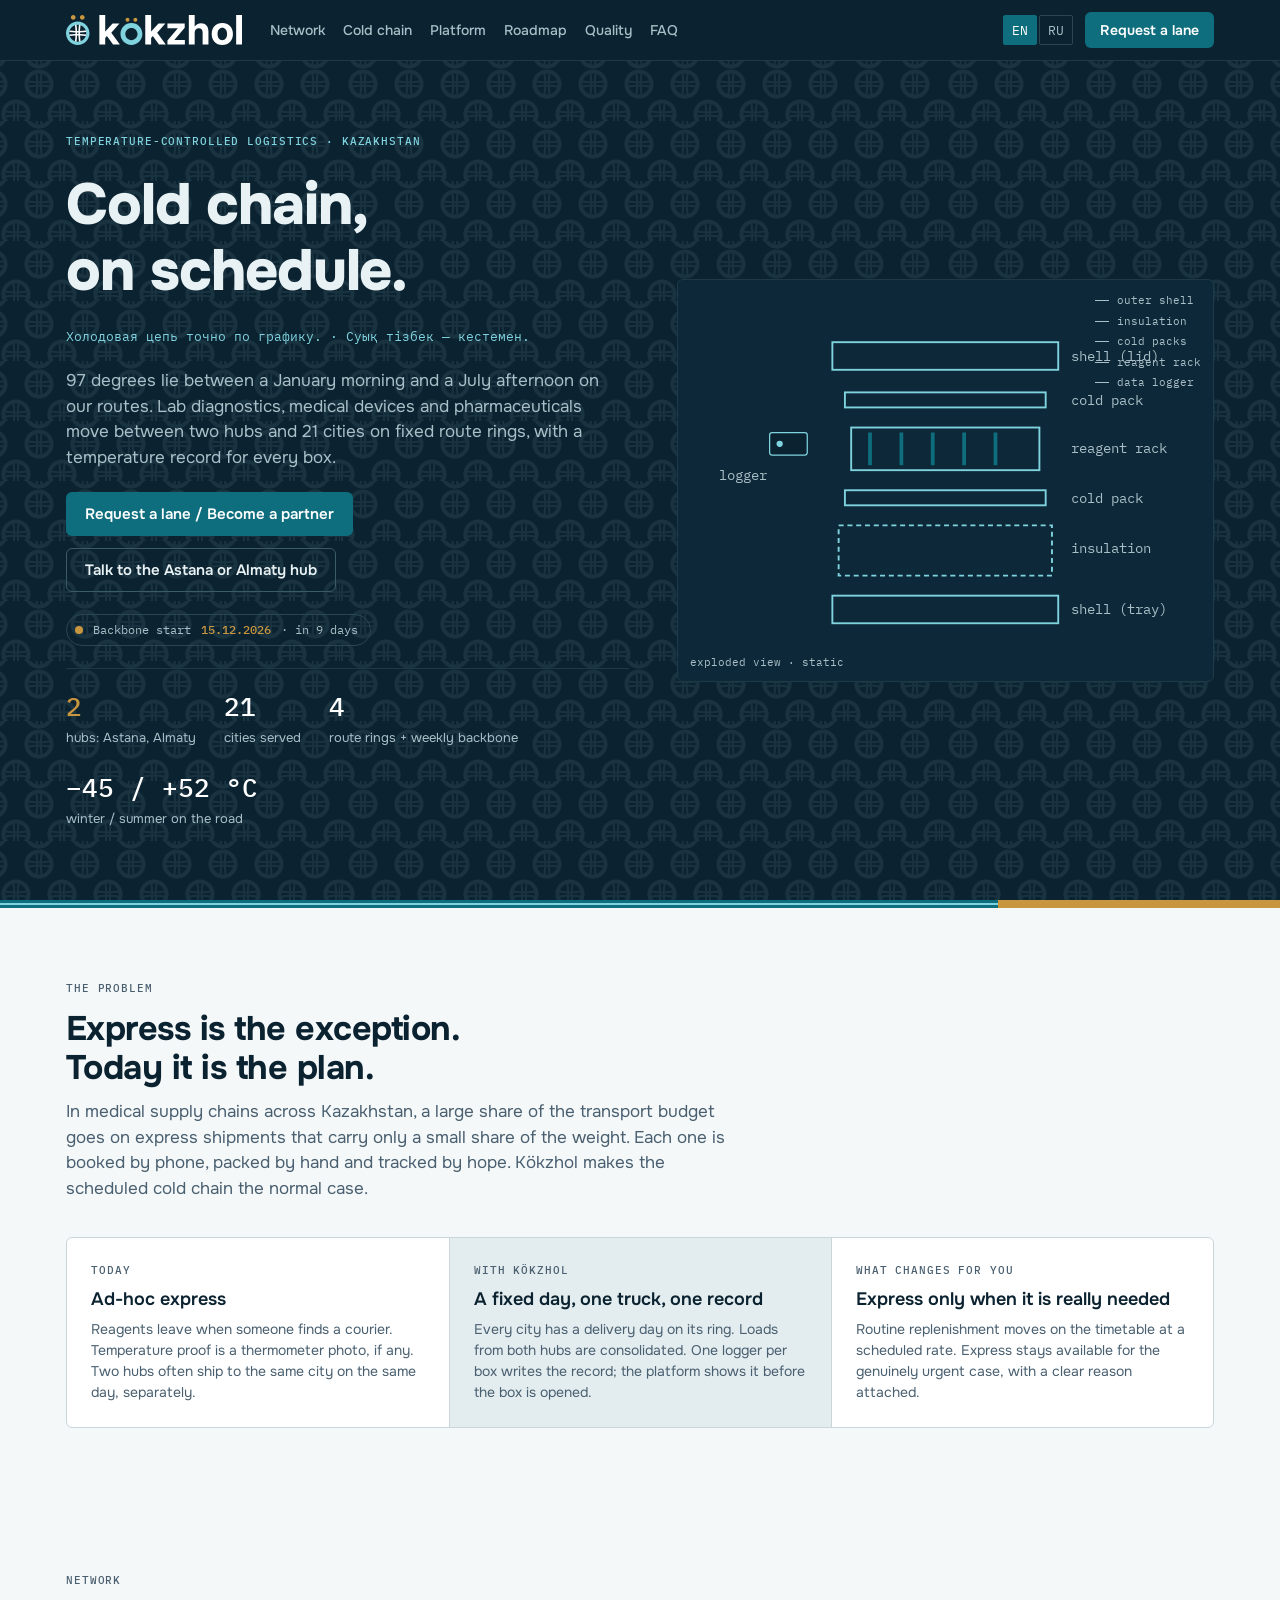
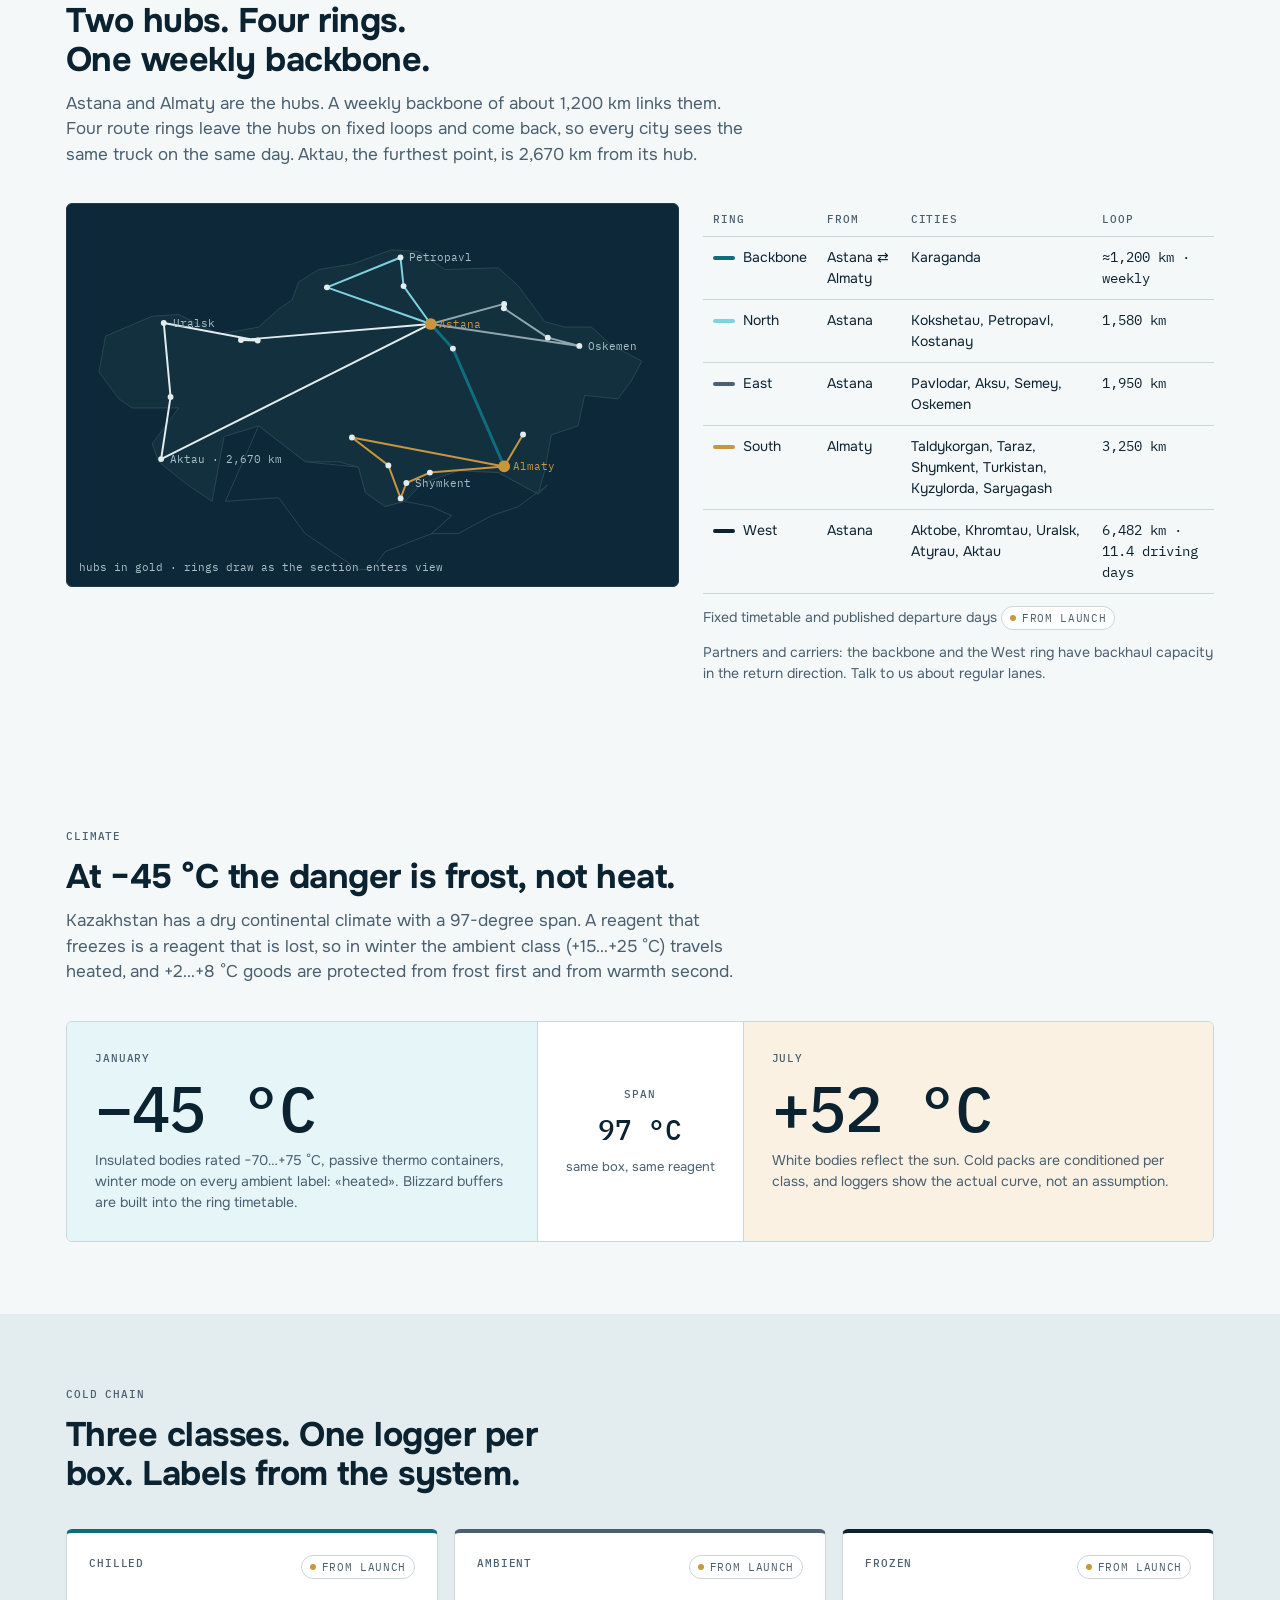
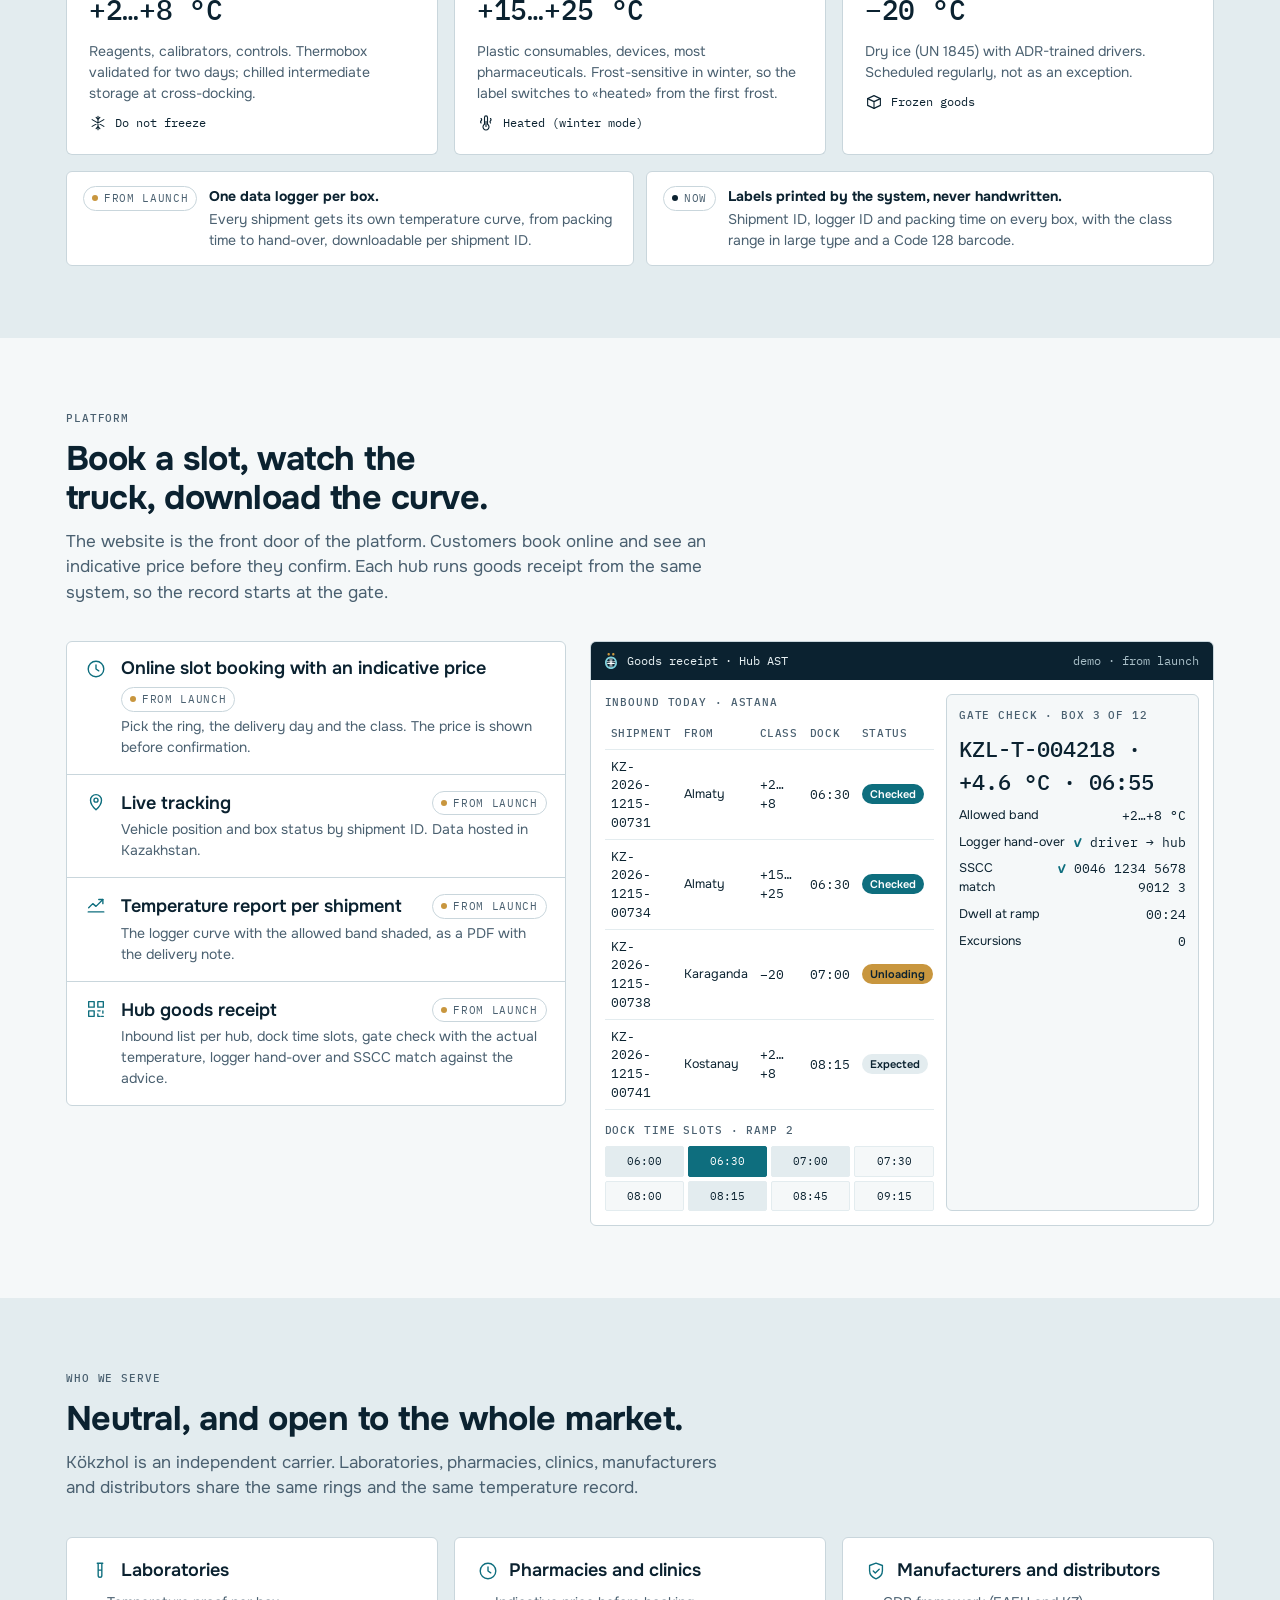
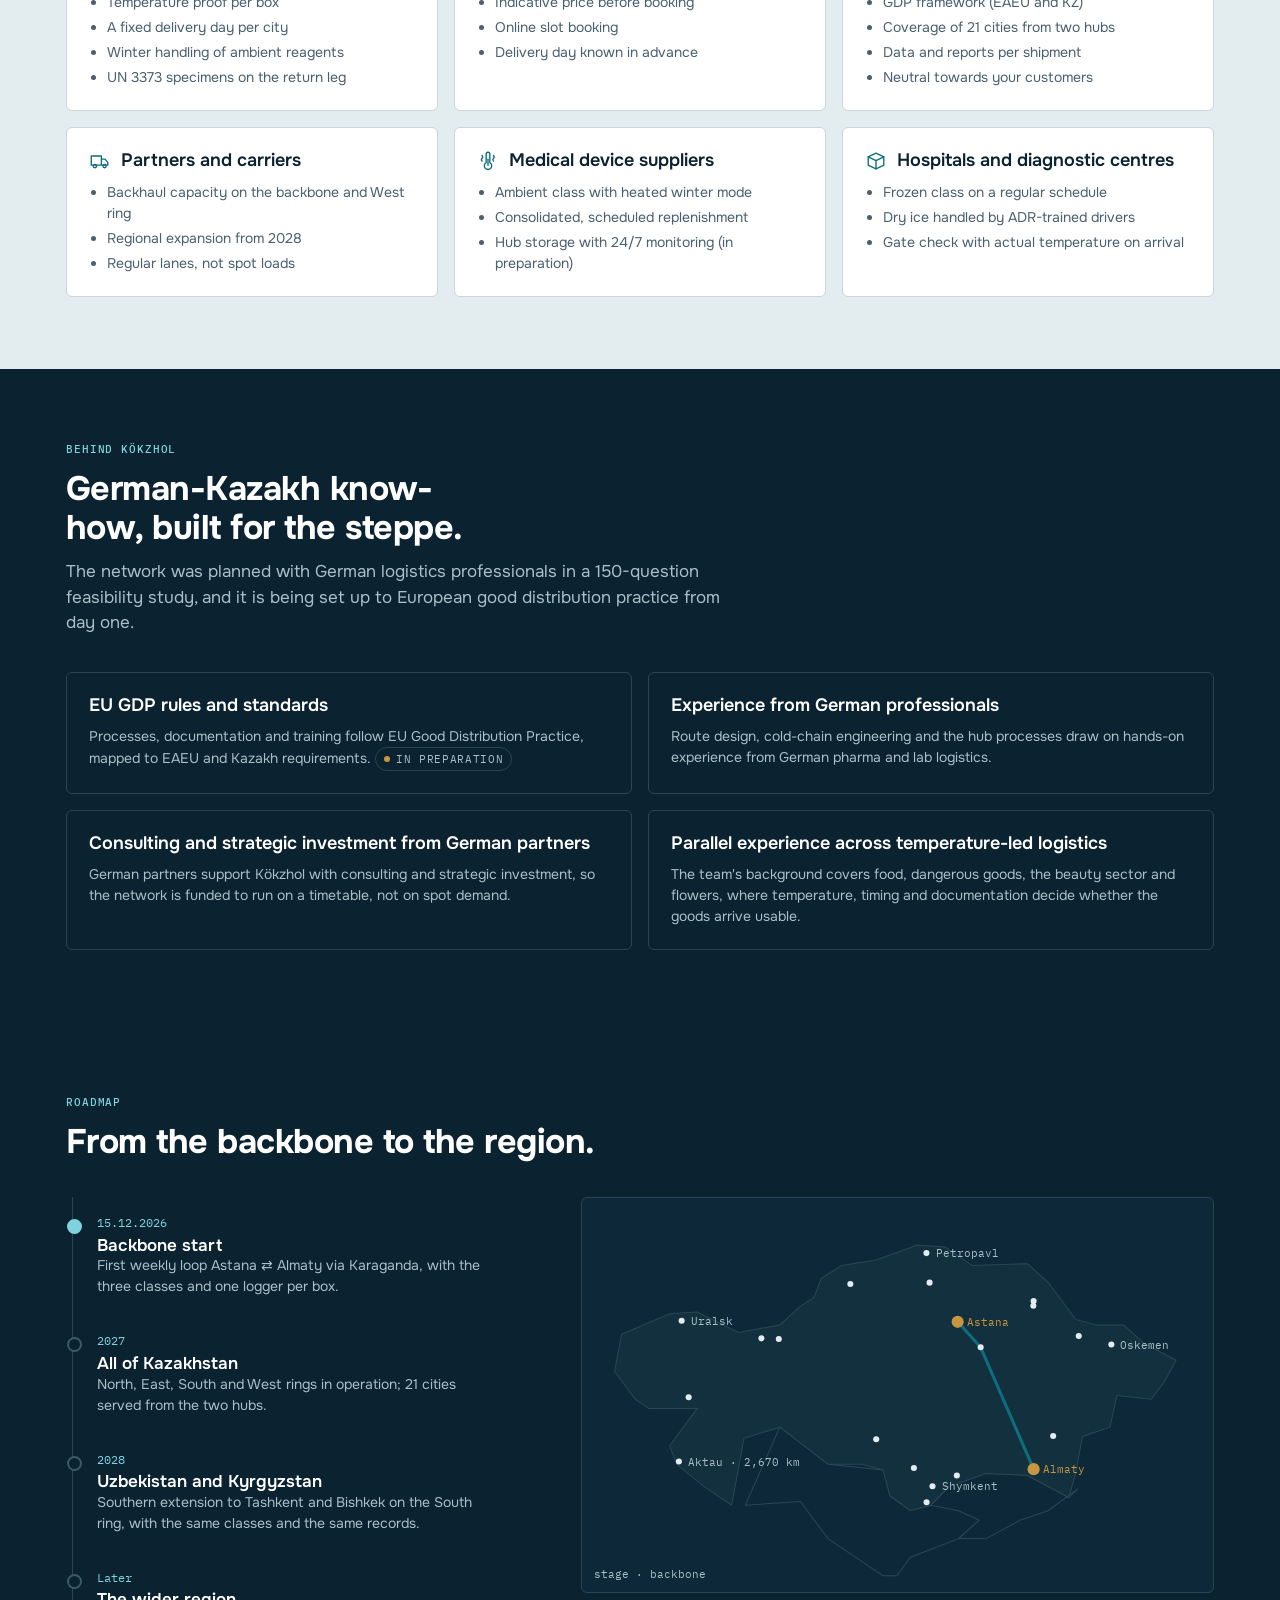
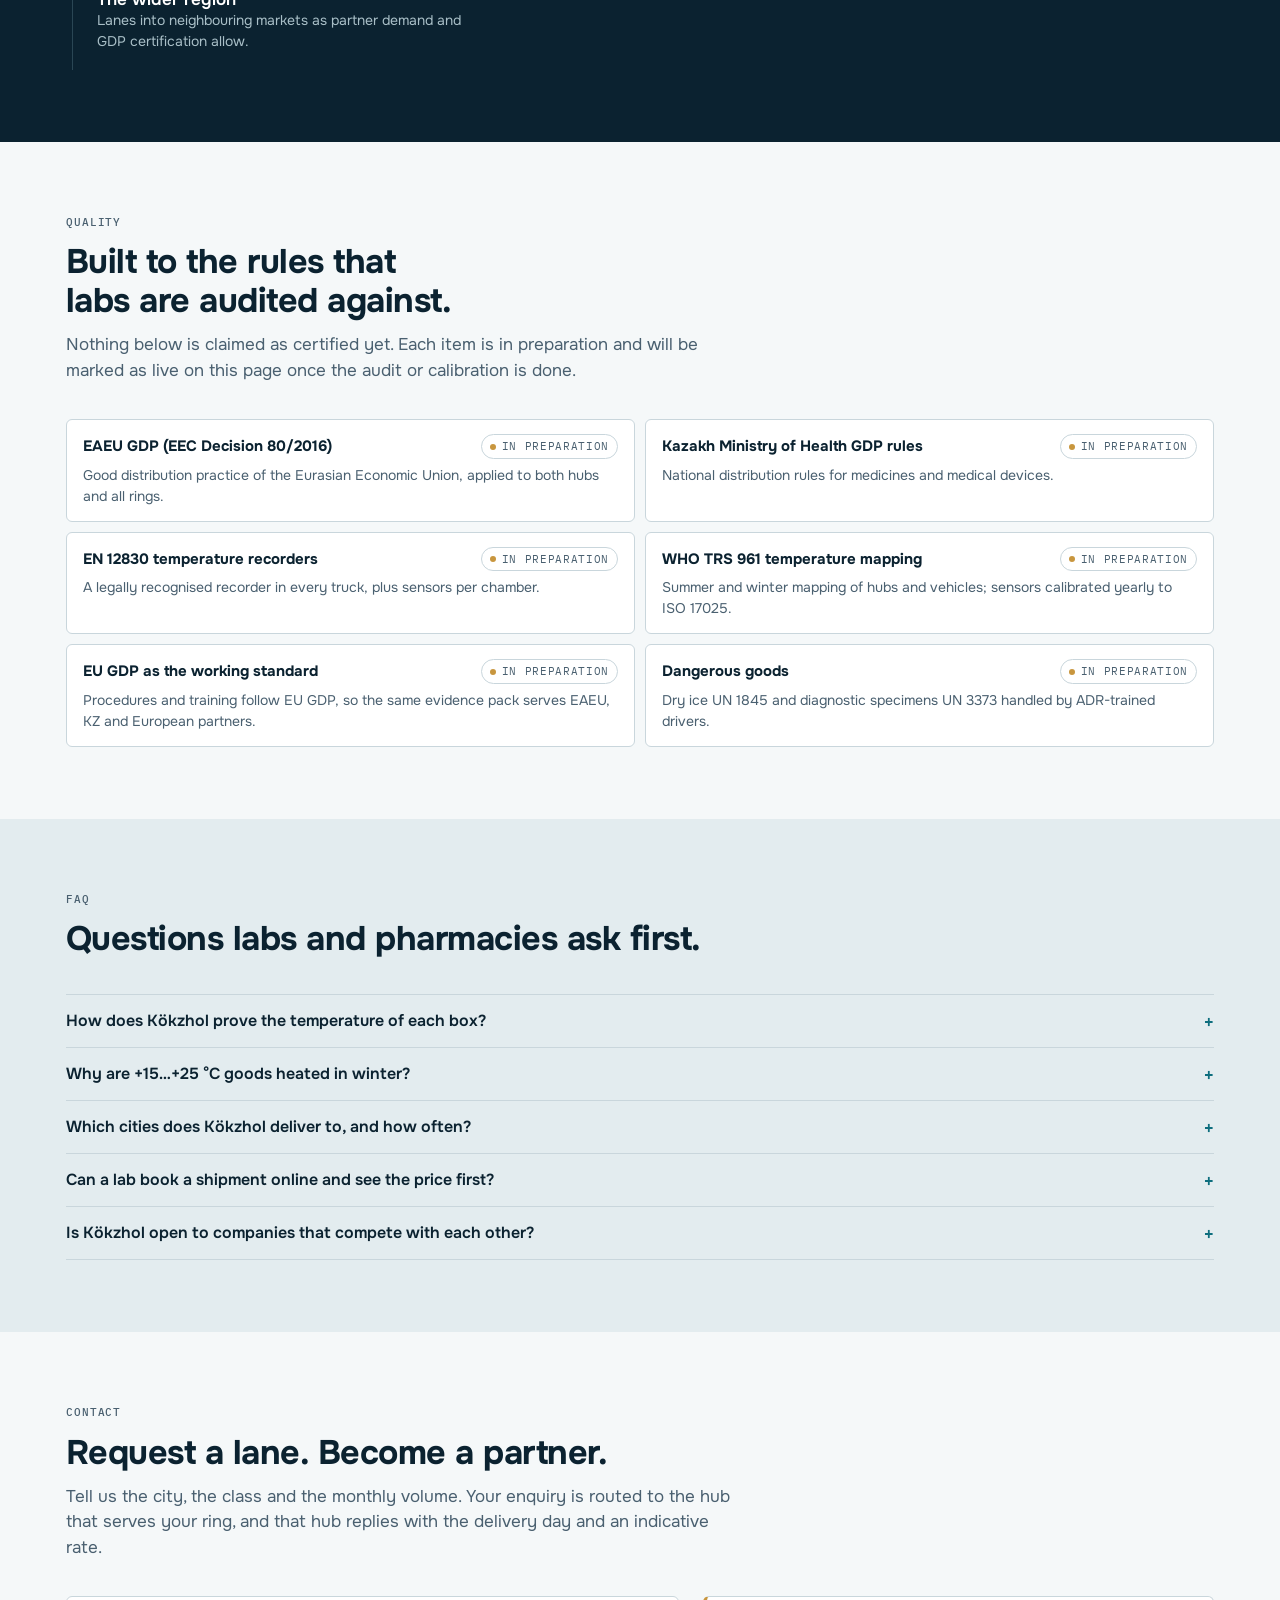
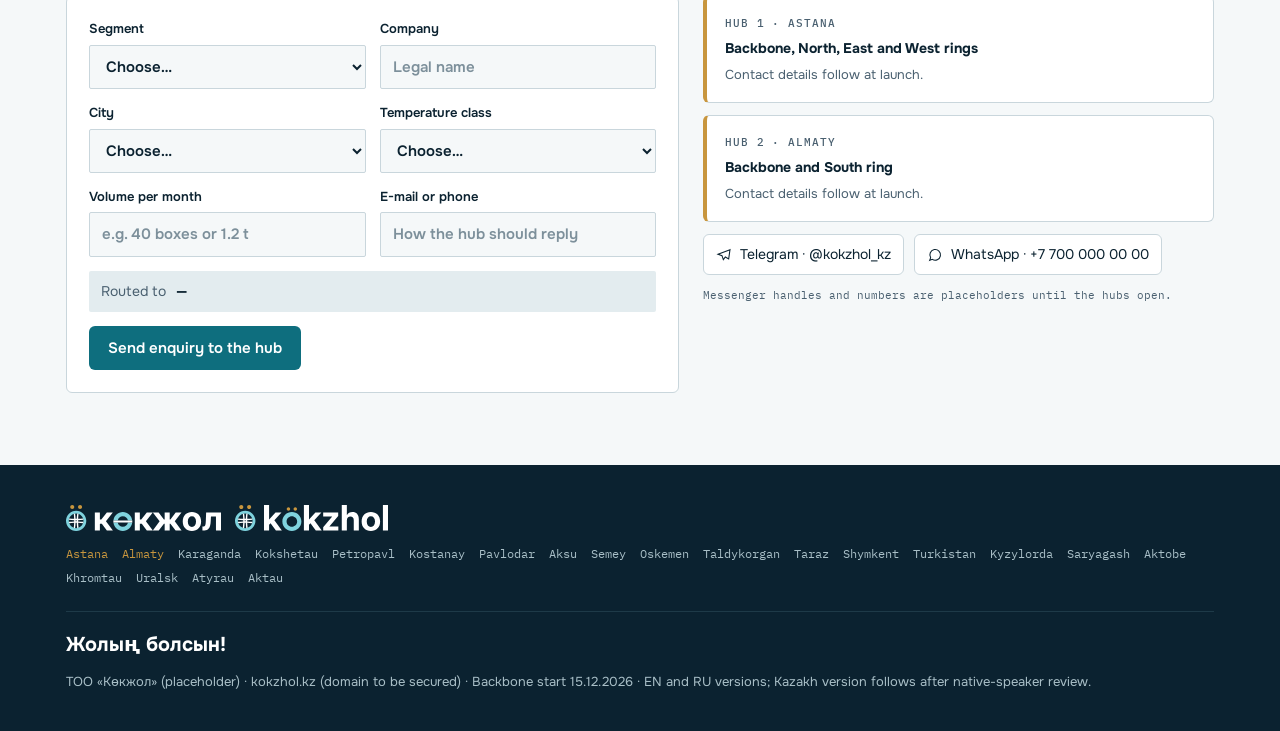
==== index.html @ 905f8654 "Kökzhol landing page, variant C (3D), EN/RU Co-Authored-By: Claude Fable 5.1 <noreply@anthropic.com>" ====
<!doctype html>
<html lang="en">
<head>
<meta charset="utf-8">
<meta name="viewport" content="width=device-width, initial-scale=1, viewport-fit=cover">
<title>Kökzhol 3D</title>
<meta name="claude:viewport-fit-sides" content="cover">
<meta name="description" data-i18n-content="meta.desc" content="Kökzhol / Көкжол: temperature-controlled logistics for lab diagnostics, medical devices and pharmaceuticals in Kazakhstan. Two hubs, 21 cities, four route rings. Cold chain, on schedule.">
<meta name="theme-color" content="#0E6E7E">
<link rel="icon" href="assets/favicon.ico" sizes="48x48">
<link rel="icon" href="assets/favicon.svg" type="image/svg+xml">
<link rel="apple-touch-icon" href="assets/apple-touch-icon-180.png">
<link rel="preconnect" href="https://fonts.googleapis.com">
<link rel="preconnect" href="https://fonts.gstatic.com" crossorigin>
<link rel="stylesheet" href="https://fonts.googleapis.com/css2?family=Onest:wght@400;500;600;700;800&family=IBM+Plex+Mono:wght@400;500&display=swap">
<style>
/* Layout: clinical light page; two ink bands (hero, roadmap) carry the 3D scenes. CI v1.0 tokens are fixed, so the page commits to one look. */
:root{
  --surface:#F5F8F9; --frost:#E3ECEF; --white:#FFFFFF; --hairline:#C9D6DC;
  --ink:#0B2230; --ink-muted:#4A6070; --ink-2:#0D2838; --ink-line:#1E3A48; --ink-line-2:#2A4654;
  --brand:#0E6E7E; --brand-dark:#0A5663; --ice:#7FD3DE; --gold:#C8963E; --alert:#B4442B;
  --on-ink:#E8F1F3; --on-ink-muted:#A9BFC7;
  --sans:"Onest",system-ui,-apple-system,"Segoe UI",Arial,sans-serif;
  --mono:"IBM Plex Mono",ui-monospace,"Cascadia Mono",Consolas,monospace;
  --gutter-l:max(16px,env(safe-area-inset-left,0px)); --gutter-r:max(16px,env(safe-area-inset-right,0px));
  --maxw:1180px; --r-sm:2px; --r-md:6px;
}
*{box-sizing:border-box}
html{scroll-behavior:smooth}
@media (prefers-reduced-motion:reduce){html{scroll-behavior:auto}}
body{margin:0;background:var(--surface);color:var(--ink);font-family:var(--sans);font-size:15px;line-height:1.5;-webkit-font-smoothing:antialiased;overflow-x:hidden}
body::before{content:"";position:fixed;inset:0 0 auto;height:env(safe-area-inset-top,0px);z-index:10;background:var(--ink)}
h1,h2,h3{margin:0;text-wrap:balance;line-height:1.15}
h1{font-size:clamp(34px,5.2vw,58px);font-weight:800;letter-spacing:-0.02em}
h2{font-size:clamp(24px,3vw,34px);font-weight:700;letter-spacing:-0.015em}
h3{font-size:18px;font-weight:600}
p{margin:0}
a{color:var(--brand)}
a:focus-visible,button:focus-visible,input:focus-visible,select:focus-visible,[tabindex]:focus-visible{outline:2px solid var(--brand);outline-offset:2px}
.ink a:focus-visible,.ink button:focus-visible,.ink [tabindex]:focus-visible{outline-color:var(--ice)}
.wrap{max-width:var(--maxw);margin-inline:auto;padding-left:var(--gutter-l);padding-right:var(--gutter-r)}
.mono{font-family:var(--mono);font-variant-numeric:tabular-nums}
.eyebrow{font-family:var(--mono);font-size:11px;font-weight:500;letter-spacing:.08em;text-transform:uppercase;color:var(--ink-muted)}
.ink .eyebrow{color:var(--ice)}
.lede{font-size:17px;color:var(--ink-muted);max-width:62ch}
.ink .lede{color:var(--on-ink-muted)}
.badge{display:inline-flex;align-items:center;gap:6px;font-family:var(--mono);font-size:11px;letter-spacing:.06em;text-transform:uppercase;padding:3px 8px;border-radius:999px;border:1px solid var(--hairline);color:var(--ink-muted);background:var(--white);white-space:nowrap;vertical-align:middle}
.badge::before{content:"";width:6px;height:6px;border-radius:50%;background:var(--brand)}
.badge.prep::before{background:var(--gold)}
.badge.now::before{background:var(--ink)}
.ink .badge{background:transparent;border-color:var(--ink-line-2);color:var(--on-ink-muted)}
.btn{display:inline-flex;align-items:center;gap:8px;padding:12px 18px;border-radius:var(--r-md);font-weight:600;font-size:15px;text-decoration:none;border:1px solid transparent;cursor:pointer;font-family:inherit;line-height:1.2}
.btn-primary{background:var(--brand);color:#fff}
.btn-primary:hover{background:var(--brand-dark)}
.btn-secondary{background:transparent;color:var(--brand);border-color:var(--brand)}
.ink .btn-secondary{color:var(--on-ink);border-color:#3C5B6A}
.ink .btn-secondary:hover{border-color:var(--ice)}
section{padding-block:72px}
.ink{background:var(--ink);color:var(--on-ink)}
.ink h2,.ink h3{color:#fff}
.section-head{display:flex;flex-direction:column;gap:12px;margin-bottom:36px;max-width:70ch}
.icon{width:22px;height:22px;flex:none;stroke:currentColor;fill:none;stroke-width:1.5;stroke-linecap:round;stroke-linejoin:round;color:var(--brand)}

/* signature band: 78 % teal, 22 % gold, ice line (CI 07) */
.band{height:8px;background:linear-gradient(90deg,var(--brand) 0 78%,var(--gold) 78% 100%);position:relative}
.band::after{content:"";position:absolute;left:0;top:3px;height:2px;width:78%;background:var(--ice)}

/* nav */
.nav{position:sticky;top:env(safe-area-inset-top,0px);z-index:20;background:var(--ink);color:var(--on-ink);border-bottom:1px solid var(--ink-line)}
.nav .wrap{display:flex;align-items:center;gap:20px;min-height:60px}
.logo{display:flex;align-items:center;text-decoration:none}
.logo img{height:30px;width:auto;display:block}
.nav-links{display:none;gap:18px;margin-left:8px}
.nav-links a{color:var(--on-ink-muted);text-decoration:none;font-size:14px;font-weight:500}
.nav-links a:hover{color:#fff}
.nav-right{margin-left:auto;display:flex;align-items:center;gap:12px}
.lang{display:flex;gap:2px;font-family:var(--mono);font-size:12px}
.lang button{background:transparent;border:1px solid var(--ink-line-2);color:var(--on-ink-muted);padding:5px 8px;border-radius:var(--r-sm);font-family:inherit;cursor:pointer}
.lang button[aria-pressed="true"]{background:var(--brand);border-color:var(--brand);color:#fff}
.nav .btn{padding:9px 14px;font-size:14px}
@media (min-width:980px){.nav-links{display:flex}}

/* hero */
.hero{padding-block:48px 56px;position:relative;overflow:hidden;background:var(--ink)}
.hero::before{content:"";position:absolute;inset:0;background:url("assets/brand/pattern-on-ink.svg") center/600px auto repeat;opacity:.55;pointer-events:none}
.hero .wrap{position:relative;display:grid;grid-template-columns:1fr;gap:36px;align-items:center}
.hero-copy{display:flex;flex-direction:column;gap:22px}
.hero-claim{font-family:var(--mono);font-size:13px;color:var(--ice)}
.hero-stats{display:flex;flex-wrap:wrap;gap:10px 28px;padding-top:8px;border-top:1px solid var(--ink-line)}
.stat{display:flex;flex-direction:column;gap:2px;padding-top:10px}
.stat b{font-family:var(--mono);font-size:26px;font-weight:500;color:#fff}
.stat b.gold{color:var(--gold)}
.stat span{font-size:13px;color:var(--on-ink-muted)}
.ctas{display:flex;flex-wrap:wrap;gap:12px}
.launch{display:inline-flex;align-items:center;gap:10px;font-family:var(--mono);font-size:12px;color:var(--on-ink-muted);border:1px solid var(--ink-line-2);border-radius:999px;padding:6px 12px 6px 8px;width:fit-content;max-width:100%}
.launch b{color:var(--gold);font-weight:500}
.launch::before{content:"";width:8px;height:8px;border-radius:50%;background:var(--gold);flex:none}
.scene{position:relative;width:100%;max-width:100%;aspect-ratio:4/3;border:1px solid var(--ink-line);border-radius:var(--r-md);background:var(--ink-2);overflow:hidden}
.scene canvas{display:block;width:100%;height:100%}
.scene .fallback{position:absolute;inset:0;display:none;padding:12px}
.scene .fallback svg{width:100%;height:100%}
.scene[data-mode="svg"] .fallback{display:block}
.scene[data-mode="svg"] canvas{display:none}
.scene-note{position:absolute;left:12px;bottom:10px;font-family:var(--mono);font-size:11px;color:var(--on-ink-muted);pointer-events:none}
.parts{position:absolute;right:12px;top:12px;display:flex;flex-direction:column;gap:4px;font-family:var(--mono);font-size:11px;color:var(--on-ink-muted);pointer-events:none;margin:0;padding:0}
.parts li{list-style:none;display:flex;gap:8px;align-items:center;transition:color .3s}
.parts li::before{content:"";width:14px;height:1px;background:currentColor}
.parts li.on{color:var(--ice)}
@media (min-width:900px){.hero .wrap{grid-template-columns:1.05fr 1fr;gap:48px}.hero{padding-block:72px}}

/* generic grids */
.grid{display:grid;gap:16px;grid-template-columns:1fr}
@media (min-width:720px){.grid-3{grid-template-columns:repeat(3,1fr)}}
@media (min-width:860px){.grid-2{grid-template-columns:1fr 1fr}}
.card{background:var(--white);border:1px solid var(--hairline);border-radius:var(--r-md);padding:22px;display:flex;flex-direction:column;gap:10px;min-width:0}
.card p{color:var(--ink-muted);font-size:14px}
.card .top{display:flex;justify-content:space-between;gap:10px;align-items:flex-start;flex-wrap:wrap}
.reading{font-family:var(--mono);font-size:28px;font-weight:500;letter-spacing:-0.01em}

/* problem */
.problem .cols{display:grid;grid-template-columns:1fr;border:1px solid var(--hairline);border-radius:var(--r-md);overflow:hidden;background:var(--white)}
.problem .col{padding:24px;display:flex;flex-direction:column;gap:10px;border-top:1px solid var(--hairline);min-width:0}
.problem .col:first-child{border-top:0}
.problem .col p{color:var(--ink-muted);font-size:14px}
.problem .col.now{background:var(--frost)}
@media (min-width:800px){.problem .cols{grid-template-columns:repeat(3,1fr)}.problem .col{border-top:0;border-left:1px solid var(--hairline)}.problem .col:first-child{border-left:0}}

/* network */
.network .layout{display:grid;gap:24px;grid-template-columns:1fr}
.network .scene{aspect-ratio:16/10}
.ring-table{width:100%;border-collapse:collapse;font-size:14px}
.ring-table th{text-align:left;font-family:var(--mono);font-size:11px;letter-spacing:.08em;text-transform:uppercase;color:var(--ink-muted);font-weight:500;padding:8px 10px;border-bottom:1px solid var(--hairline)}
.ring-table td{padding:10px;border-bottom:1px solid var(--hairline);vertical-align:top}
.ring-table td:first-child{white-space:nowrap}
.sw{display:inline-block;width:22px;height:4px;border-radius:2px;vertical-align:middle;margin-right:8px}
.table-scroll{overflow-x:auto}
.note{margin-top:12px;font-size:14px;color:var(--ink-muted)}
@media (min-width:980px){.network .layout{grid-template-columns:1.2fr 1fr;align-items:start}}

/* climate */
.climate .band-c{display:grid;grid-template-columns:1fr;border-radius:var(--r-md);overflow:hidden;border:1px solid var(--hairline)}
.climate .side{padding:28px;display:flex;flex-direction:column;gap:10px;min-width:0}
.climate .cold{background:#E6F6F8;color:var(--ink)}
.climate .hot{background:#FBF1E3;color:var(--ink)}
.climate .side p{color:var(--ink-muted);font-size:14px;max-width:48ch}
.climate .big{font-family:var(--mono);font-size:clamp(40px,6vw,64px);font-weight:500;letter-spacing:-0.02em;line-height:1}
.climate .mid{padding:22px 28px;background:var(--white);display:flex;flex-direction:column;gap:6px;justify-content:center;border-top:1px solid var(--hairline);border-bottom:1px solid var(--hairline)}
.climate .mid span:last-child{font-size:13px;color:var(--ink-muted)}
@media (min-width:800px){.climate .band-c{grid-template-columns:1fr auto 1fr}.climate .mid{border:0;border-left:1px solid var(--hairline);border-right:1px solid var(--hairline);text-align:center}}

/* cold chain */
.class-card{border-top:4px solid var(--brand)}
.class-card.ambient{border-top-color:var(--ink-muted)}
.class-card.frozen{border-top-color:var(--ink)}
.class-card .hint{font-family:var(--mono);font-size:12px;color:var(--ink);display:flex;align-items:center;gap:8px}
.class-card .hint .icon{width:18px;height:18px;color:var(--ink)}
.proof{display:grid;gap:12px;grid-template-columns:1fr;margin-top:16px}
@media (min-width:720px){.proof{grid-template-columns:1fr 1fr}}
.proof .item{display:flex;gap:12px;align-items:flex-start;padding:14px 16px;background:var(--white);border:1px solid var(--hairline);border-radius:var(--r-md)}
.proof .item p{font-size:14px;color:var(--ink-muted)}
.proof .item strong{display:block;margin-bottom:2px;color:var(--ink)}

/* platform */
.platform .layout{display:grid;gap:24px;grid-template-columns:1fr}
@media (min-width:980px){.platform .layout{grid-template-columns:1fr 1.25fr;align-items:start}}
.feature-list{display:flex;flex-direction:column;border:1px solid var(--hairline);border-radius:var(--r-md);background:var(--white);overflow:hidden}
.feature-list .f{padding:16px 18px;border-top:1px solid var(--hairline);display:flex;gap:14px}
.feature-list .f:first-child{border-top:0}
.feature-list .f>div{display:flex;flex-direction:column;gap:4px;min-width:0;flex:1}
.feature-list .f p{font-size:14px;color:var(--ink-muted)}
.feature-list .f .top{display:flex;justify-content:space-between;gap:8px;flex-wrap:wrap;align-items:center}
.mock{background:var(--white);border:1px solid var(--hairline);border-radius:var(--r-md);overflow:hidden;font-size:13px;min-width:0}
.mock .bar{background:var(--ink);color:var(--on-ink);display:flex;align-items:center;gap:10px;padding:10px 14px;font-family:var(--mono);font-size:12px}
.mock .bar img{height:16px;width:auto}
.mock .bar .right{margin-left:auto;color:var(--on-ink-muted)}
.mock .body{padding:14px;display:grid;gap:12px;grid-template-columns:1fr}
@media (min-width:640px){.mock .body{grid-template-columns:1.3fr 1fr}}
.mock h4{margin:0 0 8px;font-family:var(--mono);font-size:11px;letter-spacing:.08em;text-transform:uppercase;color:var(--ink-muted);font-weight:500}
.mock table{width:100%;border-collapse:collapse;font-size:12.5px}
.mock td,.mock th{padding:7px 6px;border-bottom:1px solid var(--frost);text-align:left;vertical-align:middle}
.mock th{font-family:var(--mono);font-size:10.5px;letter-spacing:.06em;text-transform:uppercase;color:var(--ink-muted);font-weight:500}
.mock .id{font-family:var(--mono)}
.pill{display:inline-block;padding:2px 8px;border-radius:999px;font-size:11px;font-weight:600;white-space:nowrap}
.pill.ok{background:var(--brand);color:#fff}
.pill.wait{background:var(--frost);color:var(--ink)}
.pill.load{background:var(--gold);color:var(--ink)}
.slots{display:grid;grid-template-columns:repeat(4,1fr);gap:4px}
.slot{font-family:var(--mono);font-size:11px;padding:6px 4px;text-align:center;border:1px solid var(--frost);border-radius:var(--r-sm);background:var(--surface)}
.slot.busy{background:var(--frost)}
.slot.sel{background:var(--brand);color:#fff;border-color:var(--brand)}
.gate{border:1px solid var(--hairline);border-radius:var(--r-md);padding:12px;display:flex;flex-direction:column;gap:8px;background:var(--surface)}
.gate .big{font-family:var(--mono);font-size:22px;font-weight:500;color:var(--ink)}
.gate .row{display:flex;justify-content:space-between;gap:8px;font-size:12.5px}
.gate .row span:last-child{font-family:var(--mono);text-align:right}
.check{color:var(--brand);font-weight:700}
.mock .table-scroll{min-width:0}

/* serve */
.serve .card h3{display:flex;align-items:center;gap:10px}
.serve .card ul{margin:0;padding-left:18px;color:var(--ink-muted);font-size:14px;display:flex;flex-direction:column;gap:4px}

/* behind */
.behind .grid-2 .card{background:transparent;border-color:var(--ink-line-2)}
.behind .card p{color:var(--on-ink-muted)}

/* roadmap */
.roadmap .layout{display:grid;gap:28px;grid-template-columns:1fr}
@media (min-width:980px){.roadmap .layout{grid-template-columns:1fr 1.3fr;align-items:start}}
.timeline{display:flex;flex-direction:column;border-left:1px solid var(--ink-line-2);margin-left:6px}
.timeline .step{position:relative;padding:14px 0 18px 24px;cursor:pointer;border-radius:var(--r-sm)}
.timeline .step::before{content:"";position:absolute;left:-6px;top:22px;width:11px;height:11px;border-radius:50%;background:var(--ink);border:2px solid #3C5B6A;transition:background .3s,border-color .3s}
.timeline .step.on::before{background:var(--ice);border-color:var(--ice)}
.timeline .step .when{font-family:var(--mono);font-size:12px;color:var(--ice)}
.timeline .step h3{font-size:17px;margin-top:2px}
.timeline .step p{font-size:14px;color:var(--on-ink-muted);max-width:44ch}
.timeline .step.on h3{color:#fff}
.roadmap .scene{aspect-ratio:16/10;border-color:var(--ink-line-2)}

/* quality */
.quality ul{margin:0;padding:0;list-style:none;display:grid;gap:10px;grid-template-columns:1fr}
@media (min-width:720px){.quality ul{grid-template-columns:1fr 1fr}}
.quality li{background:var(--white);border:1px solid var(--hairline);border-radius:var(--r-md);padding:14px 16px;display:flex;flex-direction:column;gap:6px}
.quality li p{font-size:14px;color:var(--ink-muted)}
.quality li .top{display:flex;justify-content:space-between;gap:8px;flex-wrap:wrap;align-items:center}

/* faq */
.faq details{border-top:1px solid var(--hairline);padding:14px 0}
.faq details:last-of-type{border-bottom:1px solid var(--hairline)}
.faq summary{cursor:pointer;font-weight:600;font-size:16px;list-style:none;display:flex;justify-content:space-between;gap:12px}
.faq summary::-webkit-details-marker{display:none}
.faq summary::after{content:"+";font-family:var(--mono);color:var(--brand)}
.faq details[open] summary::after{content:"−"}
.faq details p{margin-top:8px;color:var(--ink-muted);max-width:68ch}

/* contact */
.contact .layout{display:grid;gap:24px;grid-template-columns:1fr}
@media (min-width:900px){.contact .layout{grid-template-columns:1.2fr 1fr;align-items:start}}
form{display:grid;gap:14px;grid-template-columns:1fr;background:var(--white);border:1px solid var(--hairline);border-radius:var(--r-md);padding:22px}
@media (min-width:640px){form{grid-template-columns:1fr 1fr}form .full{grid-column:1/-1}}
label{display:flex;flex-direction:column;gap:6px;font-size:13px;font-weight:600;min-width:0}
input,select{font:inherit;font-size:15px;padding:10px 12px;border:1px solid var(--hairline);border-radius:var(--r-sm);background:var(--surface);color:var(--ink);width:100%}
input::placeholder{color:#7D909B}
.route{grid-column:1/-1;display:flex;gap:10px;align-items:center;flex-wrap:wrap;font-size:14px;color:var(--ink-muted);padding:10px 12px;background:var(--frost);border-radius:var(--r-sm)}
.route b{color:var(--ink);font-family:var(--mono);font-weight:500}
.route .hub{color:var(--ink);font-weight:700}
.sent{grid-column:1/-1;display:none;padding:14px;border:1px solid var(--brand);border-radius:var(--r-md);color:var(--ink);font-size:14px}
.sent.show{display:block}
.hubs{display:flex;flex-direction:column;gap:12px}
.hub-card{border:1px solid var(--hairline);border-left:4px solid var(--gold);background:var(--white);border-radius:var(--r-md);padding:18px;display:flex;flex-direction:column;gap:6px;font-size:14px}
.hub-card .muted{color:var(--ink-muted);font-size:13px}
.msg{display:flex;flex-wrap:wrap;gap:10px}
.msg a{display:inline-flex;align-items:center;gap:8px;padding:9px 12px;border:1px solid var(--hairline);border-radius:var(--r-md);text-decoration:none;color:var(--ink);font-size:14px;background:var(--white)}
.msg a:hover{border-color:var(--brand)}
.msg svg{width:16px;height:16px}
.kz-note{font-family:var(--mono);font-size:11px;color:var(--ink-muted)}

/* footer */
footer{background:var(--ink);color:var(--on-ink-muted);padding-block:40px;font-size:13px}
footer .brandline{display:flex;align-items:center;gap:14px}
footer .brandline img{height:26px;width:auto}
footer .cities{display:flex;flex-wrap:wrap;gap:6px 14px;font-family:var(--mono);font-size:12px;color:var(--on-ink-muted);margin:14px 0 24px}
footer .cities span{white-space:nowrap}
footer .cities .hub{color:var(--gold)}
footer .bottom{display:flex;flex-wrap:wrap;gap:12px 28px;justify-content:space-between;align-items:center;border-top:1px solid var(--ink-line);padding-top:18px}
footer .signoff{font-size:20px;font-weight:700;color:#fff}

@media (prefers-reduced-motion:reduce){*{animation:none!important;transition:none!important}}
</style>
</head>
<body>

<header class="nav">
  <div class="wrap">
    <a class="logo" href="#top" aria-label="Kökzhol home">
      <img id="logo-img" src="assets/brand/horizontal-latin-reverse.svg" alt="kökzhol" width="176" height="30">
    </a>
    <nav class="nav-links" aria-label="Sections">
      <a href="#network" data-i18n="nav.network">Network</a><a href="#coldchain" data-i18n="nav.cold">Cold chain</a><a href="#platform" data-i18n="nav.platform">Platform</a><a href="#roadmap" data-i18n="nav.roadmap">Roadmap</a><a href="#quality" data-i18n="nav.quality">Quality</a><a href="#faq">FAQ</a>
    </nav>
    <div class="nav-right">
      <div class="lang" role="group" aria-label="Language">
        <button type="button" data-lang="en" aria-pressed="true">EN</button>
        <button type="button" data-lang="ru" aria-pressed="false">RU</button>
      </div>
      <a class="btn btn-primary" href="#contact" data-i18n="nav.cta">Request a lane</a>
    </div>
  </div>
</header>

<main id="top">

<!-- 1 HERO -->
<section class="hero ink">
  <div class="wrap">
    <div class="hero-copy">
      <span class="eyebrow" data-i18n="hero.eyebrow">Temperature-controlled logistics · Kazakhstan</span>
      <h1 data-i18n="hero.h1">Cold chain, on schedule.</h1>
      <p class="hero-claim" data-i18n="hero.claim">Холодовая цепь точно по графику. · Суық тізбек — кестемен.</p>
      <p class="lede" data-i18n="hero.lede">97 degrees lie between a January morning and a July afternoon on our routes. Lab diagnostics, medical devices and pharmaceuticals move between two hubs and 21 cities on fixed route rings, with a temperature record for every box.</p>
      <div class="ctas">
        <a class="btn btn-primary" href="#contact" data-i18n="hero.cta1">Request a lane / Become a partner</a>
        <a class="btn btn-secondary" href="#contact" data-i18n="hero.cta2">Talk to the Astana or Almaty hub</a>
      </div>
      <div class="launch"><span data-i18n="hero.launch">Backbone start</span><b>15.12.2026</b><span id="countdown" class="mono"></span></div>
      <div class="hero-stats">
        <div class="stat"><b class="gold">2</b><span data-i18n="stat.hubs">hubs: Astana, Almaty</span></div>
        <div class="stat"><b>21</b><span data-i18n="stat.cities">cities served</span></div>
        <div class="stat"><b>4</b><span data-i18n="stat.rings">route rings + weekly backbone</span></div>
        <div class="stat"><b>−45 / +52&nbsp;°C</b><span data-i18n="stat.climate">winter / summer on the road</span></div>
      </div>
    </div>
    <div class="scene" id="scene-box" data-mode="webgl" aria-label="Exploded view of a Kökzhol thermobox assembling as you scroll">
      <canvas aria-hidden="true"></canvas>
      <ul class="parts" aria-hidden="true">
        <li data-i18n="part.shell">outer shell</li><li data-i18n="part.ins">insulation</li><li data-i18n="part.pack">cold packs</li><li data-i18n="part.rack">reagent rack</li><li data-i18n="part.log">data logger</li>
      </ul>
      <div class="fallback" aria-hidden="true">
        <svg viewBox="0 0 400 300" xmlns="http://www.w3.org/2000/svg"><defs><style>.fl{fill:none;stroke:#7FD3DE;stroke-width:1.5}.ft{font:11px "IBM Plex Mono",monospace;fill:#A9BFC7}</style></defs>
          <rect x="110" y="40" width="180" height="22" class="fl"/><text x="300" y="55" class="ft">shell (lid)</text>
          <rect x="120" y="80" width="160" height="12" class="fl"/><text x="300" y="90" class="ft">cold pack</text>
          <rect x="125" y="108" width="150" height="34" class="fl"/><g stroke="#0E6E7E" stroke-width="3"><line x1="140" y1="112" x2="140" y2="138"/><line x1="165" y1="112" x2="165" y2="138"/><line x1="190" y1="112" x2="190" y2="138"/><line x1="215" y1="112" x2="215" y2="138"/><line x1="240" y1="112" x2="240" y2="138"/></g><text x="300" y="128" class="ft">reagent rack</text>
          <rect x="120" y="158" width="160" height="12" class="fl"/><text x="300" y="168" class="ft">cold pack</text>
          <rect x="115" y="186" width="170" height="40" class="fl" stroke-dasharray="4 3"/><text x="300" y="208" class="ft">insulation</text>
          <rect x="110" y="242" width="180" height="22" class="fl"/><text x="300" y="257" class="ft">shell (tray)</text>
          <rect x="60" y="112" width="30" height="18" rx="2" fill="#0B2230" stroke="#7FD3DE"/><circle cx="68" cy="121" r="2.5" fill="#7FD3DE"/><text x="20" y="150" class="ft">logger</text>
        </svg>
      </div>
      <div class="scene-note mono" id="box-note">scroll to assemble · exploded view</div>
    </div>
  </div>
</section>
<div class="band" aria-hidden="true"></div>

<!-- 2 PROBLEM -->
<section class="problem" id="problem">
  <div class="wrap">
    <div class="section-head">
      <span class="eyebrow" data-i18n="problem.eyebrow">The problem</span>
      <h2 data-i18n="problem.h2">Express is the exception. Today it is the plan.</h2>
      <p class="lede" data-i18n="problem.lede">In medical supply chains across Kazakhstan, a large share of the transport budget goes on express shipments that carry only a small share of the weight. Each one is booked by phone, packed by hand and tracked by hope. Kökzhol makes the scheduled cold chain the normal case.</p>
    </div>
    <div class="cols">
      <div class="col"><span class="eyebrow" data-i18n="problem.c1e">Today</span><h3 data-i18n="problem.c1h">Ad-hoc express</h3><p data-i18n="problem.c1p">Reagents leave when someone finds a courier. Temperature proof is a thermometer photo, if any. Two hubs often ship to the same city on the same day, separately.</p></div>
      <div class="col now"><span class="eyebrow" data-i18n="problem.c2e">With Kökzhol</span><h3 data-i18n="problem.c2h">A fixed day, one truck, one record</h3><p data-i18n="problem.c2p">Every city has a delivery day on its ring. Loads from both hubs are consolidated. One logger per box writes the record; the platform shows it before the box is opened.</p></div>
      <div class="col"><span class="eyebrow" data-i18n="problem.c3e">What changes for you</span><h3 data-i18n="problem.c3h">Express only when it is really needed</h3><p data-i18n="problem.c3p">Routine replenishment moves on the timetable at a scheduled rate. Express stays available for the genuinely urgent case, with a clear reason attached.</p></div>
    </div>
  </div>
</section>

<!-- 3 NETWORK -->
<section class="network" id="network">
  <div class="wrap">
    <div class="section-head">
      <span class="eyebrow" data-i18n="net.eyebrow">Network</span>
      <h2 data-i18n="net.h2">Two hubs. Four rings. One weekly backbone.</h2>
      <p class="lede" data-i18n="net.lede">Astana and Almaty are the hubs. A weekly backbone of about 1,200 km links them. Four route rings leave the hubs on fixed loops and come back, so every city sees the same truck on the same day. Aktau, the furthest point, is 2,670 km from its hub.</p>
    </div>
    <div class="layout">
      <div class="scene" id="scene-map" data-mode="webgl" aria-label="Low-poly map of Kazakhstan with the route rings drawing in and a truck travelling the backbone">
        <canvas aria-hidden="true"></canvas>
        <div class="fallback" aria-hidden="true"><svg viewBox="0 0 600 340" xmlns="http://www.w3.org/2000/svg" id="svg-map-1"></svg></div>
        <div class="scene-note" data-i18n="net.note">hubs in gold · rings draw as the section enters view</div>
      </div>
      <div>
        <div class="table-scroll">
        <table class="ring-table">
          <thead><tr><th data-i18n="net.th1">Ring</th><th data-i18n="net.th2">From</th><th data-i18n="net.th3">Cities</th><th data-i18n="net.th4">Loop</th></tr></thead>
          <tbody>
            <tr><td><span class="sw" style="background:#0E6E7E"></span><span data-i18n="ring.main">Backbone</span></td><td data-i18n="ring.main.from">Astana ⇄ Almaty</td><td data-i18n="ring.main.c">Karaganda</td><td class="mono" data-i18n="ring.main.len">≈1,200 km · weekly</td></tr>
            <tr><td><span class="sw" style="background:#7FD3DE"></span><span data-i18n="ring.north">North</span></td><td data-i18n="city.astana">Astana</td><td data-i18n="ring.north.c">Kokshetau, Petropavl, Kostanay</td><td class="mono" data-i18n="ring.north.len">1,580 km</td></tr>
            <tr><td><span class="sw" style="background:#4A6070"></span><span data-i18n="ring.east">East</span></td><td data-i18n="city.astana2">Astana</td><td data-i18n="ring.east.c">Pavlodar, Aksu, Semey, Oskemen</td><td class="mono" data-i18n="ring.east.len">1,950 km</td></tr>
            <tr><td><span class="sw" style="background:#C8963E"></span><span data-i18n="ring.south">South</span></td><td data-i18n="city.almaty">Almaty</td><td data-i18n="ring.south.c">Taldykorgan, Taraz, Shymkent, Turkistan, Kyzylorda, Saryagash</td><td class="mono" data-i18n="ring.south.len">3,250 km</td></tr>
            <tr><td><span class="sw" style="background:#0B2230"></span><span data-i18n="ring.west">West</span></td><td data-i18n="city.astana3">Astana</td><td data-i18n="ring.west.c">Aktobe, Khromtau, Uralsk, Atyrau, Aktau</td><td class="mono" data-i18n="ring.west.len">6,482 km · 11.4 driving days</td></tr>
          </tbody>
        </table>
        </div>
        <p class="note"><span data-i18n="net.tt">Fixed timetable and published departure days</span> <span class="badge prep" data-i18n="badge.launch">from launch</span></p>
        <p class="note" data-i18n="net.partners">Partners and carriers: the backbone and the West ring have backhaul capacity in the return direction. Talk to us about regular lanes.</p>
      </div>
    </div>
  </div>
</section>

<!-- 4 CLIMATE -->
<section class="climate" id="climate">
  <div class="wrap">
    <div class="section-head">
      <span class="eyebrow" data-i18n="cl.eyebrow">Climate</span>
      <h2 data-i18n="cl.h2">At −45&nbsp;°C the danger is frost, not heat.</h2>
      <p class="lede" data-i18n="cl.lede">Kazakhstan has a dry continental climate with a 97-degree span. A reagent that freezes is a reagent that is lost, so in winter the ambient class (+15…+25&nbsp;°C) travels heated, and +2…+8&nbsp;°C goods are protected from frost first and from warmth second.</p>
    </div>
    <div class="band-c">
      <div class="side cold"><span class="eyebrow" data-i18n="cl.jan">January</span><div class="big">−45&nbsp;°C</div><p data-i18n="cl.janp">Insulated bodies rated −70…+75&nbsp;°C, passive thermo containers, winter mode on every ambient label: «heated». Blizzard buffers are built into the ring timetable.</p></div>
      <div class="mid"><span class="eyebrow" data-i18n="cl.span">Span</span><div class="reading">97&nbsp;°C</div><span data-i18n="cl.same">same box, same reagent</span></div>
      <div class="side hot"><span class="eyebrow" data-i18n="cl.jul">July</span><div class="big">+52&nbsp;°C</div><p data-i18n="cl.julp">White bodies reflect the sun. Cold packs are conditioned per class, and loggers show the actual curve, not an assumption.</p></div>
    </div>
  </div>
</section>

<!-- 5 COLD CHAIN -->
<section class="coldchain" id="coldchain" style="background:var(--frost)">
  <div class="wrap">
    <div class="section-head">
      <span class="eyebrow" data-i18n="cc.eyebrow">Cold chain</span>
      <h2 data-i18n="cc.h2">Three classes. One logger per box. Labels from the system.</h2>
    </div>
    <div class="grid grid-3">
      <div class="card class-card"><div class="top"><span class="eyebrow" data-i18n="cc.chilled">Chilled</span><span class="badge prep" data-i18n="badge.launch2">from launch</span></div><div class="reading">+2…+8&nbsp;°C</div><p data-i18n="cc.chilledp">Reagents, calibrators, controls. Thermobox validated for two days; chilled intermediate storage at cross-docking.</p><div class="hint"><svg class="icon" viewBox="0 0 24 24" aria-hidden="true"><path d="M12 3v18M4.2 7.5l15.6 9M4.2 16.5l15.6-9"/><path d="M9.5 4.5 12 7l2.5-2.5M9.5 19.5 12 17l2.5 2.5"/></svg><span data-i18n="cc.chilledh">Do not freeze</span></div></div>
      <div class="card class-card ambient"><div class="top"><span class="eyebrow" data-i18n="cc.ambient">Ambient</span><span class="badge prep" data-i18n="badge.launch3">from launch</span></div><div class="reading">+15…+25&nbsp;°C</div><p data-i18n="cc.ambientp">Plastic consumables, devices, most pharmaceuticals. Frost-sensitive in winter, so the label switches to «heated» from the first frost.</p><div class="hint"><svg class="icon" viewBox="0 0 24 24" aria-hidden="true"><path d="M10 4.5a2 2 0 0 1 4 0v9.3a4 4 0 1 1-4 0Z"/><path d="M12 10v6.5"/><path d="M18 6c1 1 1 2 0 3s-1 2 0 3M5.5 6c1 1 1 2 0 3s-1 2 0 3"/></svg><span data-i18n="cc.ambienth">Heated (winter mode)</span></div></div>
      <div class="card class-card frozen"><div class="top"><span class="eyebrow" data-i18n="cc.frozen">Frozen</span><span class="badge prep" data-i18n="badge.launch4">from launch</span></div><div class="reading">−20&nbsp;°C</div><p data-i18n="cc.frozenp">Dry ice (UN 1845) with ADR-trained drivers. Scheduled regularly, not as an exception.</p><div class="hint"><svg class="icon" viewBox="0 0 24 24" aria-hidden="true"><path d="M3.5 7.5 12 3.5l8.5 4v9L12 20.5l-8.5-4Z"/><path d="M3.5 7.5 12 11.5l8.5-4M12 11.5v9"/></svg><span data-i18n="cc.frozenh">Frozen goods</span></div></div>
    </div>
    <div class="proof">
      <div class="item"><span class="badge prep" data-i18n="badge.launch5">from launch</span><p><strong data-i18n="cc.p1h">One data logger per box.</strong><span data-i18n="cc.p1p">Every shipment gets its own temperature curve, from packing time to hand-over, downloadable per shipment ID.</span></p></div>
      <div class="item"><span class="badge now" data-i18n="badge.now">now</span><p><strong data-i18n="cc.p2h">Labels printed by the system, never handwritten.</strong><span data-i18n="cc.p2p">Shipment ID, logger ID and packing time on every box, with the class range in large type and a Code 128 barcode.</span></p></div>
    </div>
  </div>
</section>

<!-- 6 PLATFORM -->
<section class="platform" id="platform">
  <div class="wrap">
    <div class="section-head">
      <span class="eyebrow" data-i18n="pf.eyebrow">Platform</span>
      <h2 data-i18n="pf.h2">Book a slot, watch the truck, download the curve.</h2>
      <p class="lede" data-i18n="pf.lede">The website is the front door of the platform. Customers book online and see an indicative price before they confirm. Each hub runs goods receipt from the same system, so the record starts at the gate.</p>
    </div>
    <div class="layout">
      <div class="feature-list">
        <div class="f"><svg class="icon" viewBox="0 0 24 24" aria-hidden="true"><circle cx="12" cy="12" r="8.5"/><path d="M12 7.5V12l3 2"/></svg><div><div class="top"><h3 data-i18n="pf.f1h">Online slot booking with an indicative price</h3><span class="badge prep" data-i18n="badge.launch6">from launch</span></div><p data-i18n="pf.f1p">Pick the ring, the delivery day and the class. The price is shown before confirmation.</p></div></div>
        <div class="f"><svg class="icon" viewBox="0 0 24 24" aria-hidden="true"><path d="M12 20.5s-6-5.4-6-10.5a6 6 0 0 1 12 0c0 5.1-6 10.5-6 10.5Z"/><circle cx="12" cy="10" r="2.2"/></svg><div><div class="top"><h3 data-i18n="pf.f2h">Live tracking</h3><span class="badge prep" data-i18n="badge.launch7">from launch</span></div><p data-i18n="pf.f2p">Vehicle position and box status by shipment ID. Data hosted in Kazakhstan.</p></div></div>
        <div class="f"><svg class="icon" viewBox="0 0 24 24" aria-hidden="true"><path d="M3.5 19.5h17M4 15l4.5-4.5 3.5 3 7.5-7.5"/><path d="M15 6h4.5v4.5"/></svg><div><div class="top"><h3 data-i18n="pf.f3h">Temperature report per shipment</h3><span class="badge prep" data-i18n="badge.launch8">from launch</span></div><p data-i18n="pf.f3p">The logger curve with the allowed band shaded, as a PDF with the delivery note.</p></div></div>
        <div class="f"><svg class="icon" viewBox="0 0 24 24" aria-hidden="true"><path d="M4 4h6v6H4zM14 4h6v6h-6zM4 14h6v6H4zM14 14h2.5M19.5 14v2.5M14 17.5V20h2.5M18 20h2"/></svg><div><div class="top"><h3 data-i18n="pf.f4h">Hub goods receipt</h3><span class="badge prep" data-i18n="badge.launch9">from launch</span></div><p data-i18n="pf.f4p">Inbound list per hub, dock time slots, gate check with the actual temperature, logger hand-over and SSCC match against the advice.</p></div></div>
      </div>
      <div class="mock" aria-label="Demo of the hub goods receipt screen">
        <div class="bar"><img src="assets/brand/mark-reverse.svg" alt="" width="13" height="16"><span data-i18n="mock.title">Goods receipt · Hub AST</span><span class="right" data-i18n="mock.demo">demo · from launch</span></div>
        <div class="body">
          <div class="table-scroll">
            <h4 data-i18n="mock.inbound">Inbound today · Astana</h4>
            <table>
              <thead><tr><th data-i18n="mock.th1">Shipment</th><th data-i18n="mock.th2">From</th><th data-i18n="mock.th3">Class</th><th data-i18n="mock.th4">Dock</th><th data-i18n="mock.th5">Status</th></tr></thead>
              <tbody>
                <tr><td class="id">KZ-2026-1215-00731</td><td data-i18n="city.almaty2">Almaty</td><td class="id">+2…+8</td><td class="id">06:30</td><td><span class="pill ok" data-i18n="mock.s1">Checked</span></td></tr>
                <tr><td class="id">KZ-2026-1215-00734</td><td data-i18n="city.almaty3">Almaty</td><td class="id">+15…+25</td><td class="id">06:30</td><td><span class="pill ok" data-i18n="mock.s2">Checked</span></td></tr>
                <tr><td class="id">KZ-2026-1215-00738</td><td data-i18n="city.karaganda">Karaganda</td><td class="id">−20</td><td class="id">07:00</td><td><span class="pill load" data-i18n="mock.s3">Unloading</span></td></tr>
                <tr><td class="id">KZ-2026-1215-00741</td><td data-i18n="city.kostanay">Kostanay</td><td class="id">+2…+8</td><td class="id">08:15</td><td><span class="pill wait" data-i18n="mock.s4">Expected</span></td></tr>
              </tbody>
            </table>
            <h4 style="margin-top:12px" data-i18n="mock.slots">Dock time slots · ramp 2</h4>
            <div class="slots"><span class="slot busy">06:00</span><span class="slot sel">06:30</span><span class="slot busy">07:00</span><span class="slot">07:30</span><span class="slot">08:00</span><span class="slot busy">08:15</span><span class="slot">08:45</span><span class="slot">09:15</span></div>
          </div>
          <div class="gate">
            <h4 style="margin:0" data-i18n="mock.gate">Gate check · box 3 of 12</h4>
            <div class="big">KZL-T-004218 · +4.6&nbsp;°C · 06:55</div>
            <div class="row"><span data-i18n="mock.r1">Allowed band</span><span>+2…+8&nbsp;°C</span></div>
            <div class="row"><span data-i18n="mock.r2">Logger hand-over</span><span><span class="check">✓</span> <span data-i18n="mock.r2v">driver → hub</span></span></div>
            <div class="row"><span data-i18n="mock.r3">SSCC match</span><span><span class="check">✓</span> 0046 1234 5678 9012 3</span></div>
            <div class="row"><span data-i18n="mock.r4">Dwell at ramp</span><span>00:24</span></div>
            <div class="row"><span data-i18n="mock.r5">Excursions</span><span>0</span></div>
          </div>
        </div>
      </div>
    </div>
  </div>
</section>

<!-- 7 WHO WE SERVE -->
<section class="serve" id="serve" style="background:var(--frost)">
  <div class="wrap">
    <div class="section-head">
      <span class="eyebrow" data-i18n="sv.eyebrow">Who we serve</span>
      <h2 data-i18n="sv.h2">Neutral, and open to the whole market.</h2>
      <p class="lede" data-i18n="sv.lede">Kökzhol is an independent carrier. Laboratories, pharmacies, clinics, manufacturers and distributors share the same rings and the same temperature record.</p>
    </div>
    <div class="grid grid-3">
      <div class="card"><h3><svg class="icon" viewBox="0 0 24 24" aria-hidden="true"><path d="M9 3.5h6M10 3.5V17a2 2 0 0 0 4 0V3.5M10 11h4"/></svg><span data-i18n="sv.1h">Laboratories</span></h3><ul data-i18n="sv.1l"><li>Temperature proof per box</li><li>A fixed delivery day per city</li><li>Winter handling of ambient reagents</li><li>UN 3373 specimens on the return leg</li></ul></div>
      <div class="card"><h3><svg class="icon" viewBox="0 0 24 24" aria-hidden="true"><circle cx="12" cy="12" r="8.5"/><path d="M12 7.5V12l3 2"/></svg><span data-i18n="sv.2h">Pharmacies and clinics</span></h3><ul data-i18n="sv.2l"><li>Indicative price before booking</li><li>Online slot booking</li><li>Delivery day known in advance</li></ul></div>
      <div class="card"><h3><svg class="icon" viewBox="0 0 24 24" aria-hidden="true"><path d="M12 3.5 19 6v5.5c0 4.2-2.9 7.6-7 9-4.1-1.4-7-4.8-7-9V6Z"/><path d="m9 12 2.2 2.2L15.5 10"/></svg><span data-i18n="sv.3h">Manufacturers and distributors</span></h3><ul data-i18n="sv.3l"><li>GDP framework (EAEU and KZ)</li><li>Coverage of 21 cities from two hubs</li><li>Data and reports per shipment</li><li>Neutral towards your customers</li></ul></div>
      <div class="card"><h3><svg class="icon" viewBox="0 0 24 24" aria-hidden="true"><path d="M2.5 6.5h11v10h-11zM13.5 10h4l3 3.5v3h-7"/><circle cx="6.5" cy="17.5" r="1.8"/><circle cx="17" cy="17.5" r="1.8"/></svg><span data-i18n="sv.4h">Partners and carriers</span></h3><ul data-i18n="sv.4l"><li>Backhaul capacity on the backbone and West ring</li><li>Regional expansion from 2028</li><li>Regular lanes, not spot loads</li></ul></div>
      <div class="card"><h3><svg class="icon" viewBox="0 0 24 24" aria-hidden="true"><path d="M10 4.5a2 2 0 0 1 4 0v9.3a4 4 0 1 1-4 0Z"/><path d="M12 10v6.5"/><path d="M18 6c1 1 1 2 0 3s-1 2 0 3M5.5 6c1 1 1 2 0 3s-1 2 0 3"/></svg><span data-i18n="sv.5h">Medical device suppliers</span></h3><ul data-i18n="sv.5l"><li>Ambient class with heated winter mode</li><li>Consolidated, scheduled replenishment</li><li>Hub storage with 24/7 monitoring (in preparation)</li></ul></div>
      <div class="card"><h3><svg class="icon" viewBox="0 0 24 24" aria-hidden="true"><path d="M3.5 7.5 12 3.5l8.5 4v9L12 20.5l-8.5-4Z"/><path d="M3.5 7.5 12 11.5l8.5-4M12 11.5v9"/></svg><span data-i18n="sv.6h">Hospitals and diagnostic centres</span></h3><ul data-i18n="sv.6l"><li>Frozen class on a regular schedule</li><li>Dry ice handled by ADR-trained drivers</li><li>Gate check with actual temperature on arrival</li></ul></div>
    </div>
  </div>
</section>

<!-- 7b BEHIND KÖKZHOL -->
<section class="behind ink">
  <div class="wrap">
    <div class="section-head">
      <span class="eyebrow" data-i18n="bh.eyebrow">Behind Kökzhol</span>
      <h2 data-i18n="bh.h2">German-Kazakh know-how, built for the steppe.</h2>
      <p class="lede" data-i18n="bh.lede">The network was planned with German logistics professionals in a 150-question feasibility study, and it is being set up to European good distribution practice from day one.</p>
    </div>
    <div class="grid grid-2">
      <div class="card"><h3 data-i18n="bh.1h">EU GDP rules and standards</h3><p><span data-i18n="bh.1p">Processes, documentation and training follow EU Good Distribution Practice, mapped to EAEU and Kazakh requirements.</span> <span class="badge prep" data-i18n="badge.prep">in preparation</span></p></div>
      <div class="card"><h3 data-i18n="bh.2h">Experience from German professionals</h3><p data-i18n="bh.2p">Route design, cold-chain engineering and the hub processes draw on hands-on experience from German pharma and lab logistics.</p></div>
      <div class="card"><h3 data-i18n="bh.3h">Consulting and strategic investment from German partners</h3><p data-i18n="bh.3p">German partners support Kökzhol with consulting and strategic investment, so the network is funded to run on a timetable, not on spot demand.</p></div>
      <div class="card"><h3 data-i18n="bh.4h">Parallel experience across temperature-led logistics</h3><p data-i18n="bh.4p">The team's background covers food, dangerous goods, the beauty sector and flowers, where temperature, timing and documentation decide whether the goods arrive usable.</p></div>
    </div>
  </div>
</section>

<!-- 8 ROADMAP -->
<section class="roadmap ink" id="roadmap">
  <div class="wrap">
    <div class="section-head">
      <span class="eyebrow" data-i18n="rm.eyebrow">Roadmap</span>
      <h2 data-i18n="rm.h2">From the backbone to the region.</h2>
    </div>
    <div class="layout">
      <div class="timeline" id="timeline">
        <div class="step on" data-stage="0" tabindex="0"><span class="when">15.12.2026</span><h3 data-i18n="rm.1h">Backbone start</h3><p data-i18n="rm.1p">First weekly loop Astana ⇄ Almaty via Karaganda, with the three classes and one logger per box.</p></div>
        <div class="step" data-stage="1" tabindex="0"><span class="when">2027</span><h3 data-i18n="rm.2h">All of Kazakhstan</h3><p data-i18n="rm.2p">North, East, South and West rings in operation; 21 cities served from the two hubs.</p></div>
        <div class="step" data-stage="2" tabindex="0"><span class="when">2028</span><h3 data-i18n="rm.3h">Uzbekistan and Kyrgyzstan</h3><p data-i18n="rm.3p">Southern extension to Tashkent and Bishkek on the South ring, with the same classes and the same records.</p></div>
        <div class="step" data-stage="3" tabindex="0"><span class="when" data-i18n="rm.4w">Later</span><h3 data-i18n="rm.4h">The wider region</h3><p data-i18n="rm.4p">Lanes into neighbouring markets as partner demand and GDP certification allow.</p></div>
      </div>
      <div class="scene" id="scene-road" data-mode="webgl" aria-label="Map that expands with each roadmap stage">
        <canvas aria-hidden="true"></canvas>
        <div class="fallback" aria-hidden="true"><svg viewBox="0 0 600 340" xmlns="http://www.w3.org/2000/svg" id="svg-map-2"></svg></div>
        <div class="scene-note" id="road-note">stage · backbone</div>
      </div>
    </div>
  </div>
</section>

<!-- 9 QUALITY -->
<section class="quality" id="quality">
  <div class="wrap">
    <div class="section-head">
      <span class="eyebrow" data-i18n="q.eyebrow">Quality</span>
      <h2 data-i18n="q.h2">Built to the rules that labs are audited against.</h2>
      <p class="lede" data-i18n="q.lede">Nothing below is claimed as certified yet. Each item is in preparation and will be marked as live on this page once the audit or calibration is done.</p>
    </div>
    <ul>
      <li><div class="top"><strong data-i18n="q.1h">EAEU GDP (EEC Decision 80/2016)</strong><span class="badge prep" data-i18n="badge.prep2">in preparation</span></div><p data-i18n="q.1p">Good distribution practice of the Eurasian Economic Union, applied to both hubs and all rings.</p></li>
      <li><div class="top"><strong data-i18n="q.2h">Kazakh Ministry of Health GDP rules</strong><span class="badge prep" data-i18n="badge.prep3">in preparation</span></div><p data-i18n="q.2p">National distribution rules for medicines and medical devices.</p></li>
      <li><div class="top"><strong data-i18n="q.3h">EN 12830 temperature recorders</strong><span class="badge prep" data-i18n="badge.prep4">in preparation</span></div><p data-i18n="q.3p">A legally recognised recorder in every truck, plus sensors per chamber.</p></li>
      <li><div class="top"><strong data-i18n="q.4h">WHO TRS 961 temperature mapping</strong><span class="badge prep" data-i18n="badge.prep5">in preparation</span></div><p data-i18n="q.4p">Summer and winter mapping of hubs and vehicles; sensors calibrated yearly to ISO 17025.</p></li>
      <li><div class="top"><strong data-i18n="q.5h">EU GDP as the working standard</strong><span class="badge prep" data-i18n="badge.prep6">in preparation</span></div><p data-i18n="q.5p">Procedures and training follow EU GDP, so the same evidence pack serves EAEU, KZ and European partners.</p></li>
      <li><div class="top"><strong data-i18n="q.6h">Dangerous goods</strong><span class="badge prep" data-i18n="badge.prep7">in preparation</span></div><p data-i18n="q.6p">Dry ice UN 1845 and diagnostic specimens UN 3373 handled by ADR-trained drivers.</p></li>
    </ul>
  </div>
</section>

<!-- FAQ -->
<section class="faq" id="faq" style="background:var(--frost)">
  <div class="wrap">
    <div class="section-head"><span class="eyebrow">FAQ</span><h2 data-i18n="faq.h2">Questions labs and pharmacies ask first.</h2></div>
    <details><summary data-i18n="faq.1q">How does Kökzhol prove the temperature of each box?</summary><p data-i18n="faq.1a">Every thermobox carries its own data logger from packing to hand-over. The curve is read at the hub gate and at delivery, compared with the allowed band for the class, and attached to the delivery note as a temperature report. Customers download it by shipment ID from the platform. This applies from launch.</p></details>
    <details><summary data-i18n="faq.2q">Why are +15…+25&nbsp;°C goods heated in winter?</summary><p data-i18n="faq.2a">At −45&nbsp;°C the risk for ambient goods is freezing, not warming. Plastic consumables and many reagents are destroyed by a single frost cycle. In winter mode the ambient class travels in insulated bodies with conditioned packs, and every ambient label switches to «heated» so nobody mistakes the box for a chilled one.</p></details>
    <details><summary data-i18n="faq.3q">Which cities does Kökzhol deliver to, and how often?</summary><p data-i18n="faq.3a">Twenty-one cities from the hubs in Astana and Almaty, on four route rings plus a weekly backbone between the two hubs. Each city has a fixed delivery day on its ring. The West ring, the longest at 6,482 km, reaches Aktau at 2,670 km from the hub. The timetable is published at launch on 15 December 2026.</p></details>
    <details><summary data-i18n="faq.4q">Can a lab book a shipment online and see the price first?</summary><p data-i18n="faq.4a">Yes, from launch. The customer portal shows the ring, the next delivery day and an indicative price for the chosen temperature class and volume before the slot is confirmed. Bookings route to the Astana or Almaty hub automatically, and tracking and the temperature report follow the same shipment ID.</p></details>
    <details><summary data-i18n="faq.5q">Is Kökzhol open to companies that compete with each other?</summary><p data-i18n="faq.5a">Yes. Kökzhol is a neutral carrier. Laboratories, pharmacies, clinics, manufacturers and distributors, including direct competitors, use the same rings and get the same temperature record. Customer data is kept separate per account, and no manufacturer or customer name appears in another customer's documents.</p></details>
  </div>
</section>

<!-- 10 CONTACT -->
<section class="contact" id="contact">
  <div class="wrap">
    <div class="section-head">
      <span class="eyebrow" data-i18n="ct.eyebrow">Contact</span>
      <h2 data-i18n="ct.h2">Request a lane. Become a partner.</h2>
      <p class="lede" data-i18n="ct.lede">Tell us the city, the class and the monthly volume. Your enquiry is routed to the hub that serves your ring, and that hub replies with the delivery day and an indicative rate.</p>
    </div>
    <div class="layout">
      <form id="lane-form" novalidate>
        <label><span data-i18n="ct.segment">Segment</span>
          <select id="f-segment" name="segment" required data-i18n-opts="ct.segments">
            <option value="">Choose…</option><option>Laboratory</option><option>Pharmacy</option><option>Clinic / hospital</option><option>Manufacturer</option><option>Distributor</option><option>Partner / carrier</option>
          </select>
        </label>
        <label><span data-i18n="ct.company">Company</span><input id="f-company" name="company" placeholder="Legal name" data-i18n-ph="ct.companyph" required></label>
        <label><span data-i18n="ct.city">City</span>
          <select id="f-city" name="city" required><option value="" data-i18n="ct.choose">Choose…</option></select>
        </label>
        <label><span data-i18n="ct.class">Temperature class</span>
          <select id="f-class" name="class" required data-i18n-opts="ct.classes"><option value="">Choose…</option><option>+2…+8 °C chilled</option><option>+15…+25 °C ambient</option><option>−20 °C frozen</option><option>Mixed</option></select>
        </label>
        <label><span data-i18n="ct.volume">Volume per month</span><input id="f-volume" name="volume" placeholder="e.g. 40 boxes or 1.2 t" data-i18n-ph="ct.volumeph" required></label>
        <label><span data-i18n="ct.contact">E-mail or phone</span><input id="f-contact" name="contact" placeholder="How the hub should reply" data-i18n-ph="ct.contactph" required></label>
        <div class="route" id="route-line"><span data-i18n="ct.routed">Routed to</span><span class="hub" id="route-hub">—</span><span id="route-ring"></span></div>
        <div class="full"><button class="btn btn-primary" type="submit" data-i18n="ct.send">Send enquiry to the hub</button></div>
        <div class="sent" id="sent" role="status"></div>
      </form>
      <div class="hubs">
        <div class="hub-card"><span class="eyebrow" data-i18n="ct.hub1e">Hub 1 · Astana</span><strong data-i18n="ct.hub1">Backbone, North, East and West rings</strong><span class="muted" data-i18n="ct.hubnote1">Contact details follow at launch.</span></div>
        <div class="hub-card"><span class="eyebrow" data-i18n="ct.hub2e">Hub 2 · Almaty</span><strong data-i18n="ct.hub2">Backbone and South ring</strong><span class="muted" data-i18n="ct.hubnote2">Contact details follow at launch.</span></div>
        <div class="msg">
          <a href="https://t.me/kokzhol_kz" rel="noopener"><svg viewBox="0 0 24 24" fill="none" stroke="currentColor" stroke-width="1.6" aria-hidden="true"><path d="M21 4 3 11l6 2 2 6 3-4 5 3z"/></svg>Telegram · @kokzhol_kz</a>
          <a href="https://wa.me/77000000000" rel="noopener"><svg viewBox="0 0 24 24" fill="none" stroke="currentColor" stroke-width="1.6" aria-hidden="true"><path d="M4 20l1.5-4A8 8 0 1 1 8 18.5z"/></svg>WhatsApp · +7 700 000 00 00</a>
        </div>
        <span class="kz-note" data-i18n="ct.msgnote">Messenger handles and numbers are placeholders until the hubs open.</span>
      </div>
    </div>
  </div>
</section>

</main>

<footer>
  <div class="wrap">
    <div class="brandline"><img id="logo-foot" src="assets/brand/horizontal-cyrillic-reverse.svg" alt="көкжол" width="155" height="26"><img src="assets/brand/horizontal-latin-reverse.svg" alt="kökzhol" width="152" height="26" id="logo-foot2"></div>
    <div class="cities" id="footer-cities"></div>
    <div class="bottom">
      <span class="signoff">Жолың болсын!</span>
      <span data-i18n="foot.legal">ТОО «Көкжол» (placeholder) · kokzhol.kz (domain to be secured) · Backbone start 15.12.2026 · EN and RU versions; Kazakh version follows after native-speaker review.</span>
    </div>
  </div>
</footer>

<script type="application/ld+json">
{"@context":"https://schema.org","@graph":[
 {"@type":"Organization","@id":"https://kokzhol.kz/#org","name":"Kökzhol","alternateName":"Көкжол","url":"https://kokzhol.kz/","logo":"https://kokzhol.kz/assets/brand/mark-color.svg","slogan":"Cold chain, on schedule.","description":"Temperature-controlled logistics network for lab diagnostics, medical devices and pharmaceuticals in Kazakhstan: two hubs, 21 cities, four route rings.","areaServed":"KZ","knowsLanguage":["en","ru"]},
 {"@type":"LocalBusiness","name":"Kökzhol Hub Astana","parentOrganization":{"@id":"https://kokzhol.kz/#org"},"address":{"@type":"PostalAddress","addressLocality":"Astana","addressCountry":"KZ"}},
 {"@type":"LocalBusiness","name":"Kökzhol Hub Almaty","parentOrganization":{"@id":"https://kokzhol.kz/#org"},"address":{"@type":"PostalAddress","addressLocality":"Almaty","addressCountry":"KZ"}},
 {"@type":"FAQPage","mainEntity":[
  {"@type":"Question","name":"How does Kökzhol prove the temperature of each box?","acceptedAnswer":{"@type":"Answer","text":"Every thermobox carries its own data logger from packing to hand-over. The curve is read at the hub gate and at delivery, compared with the allowed band for the class, and attached to the delivery note as a temperature report. Customers download it by shipment ID from the platform. This applies from launch."}},
  {"@type":"Question","name":"Why are +15…+25 °C goods heated in winter?","acceptedAnswer":{"@type":"Answer","text":"At −45 °C the risk for ambient goods is freezing, not warming. Plastic consumables and many reagents are destroyed by a single frost cycle. In winter mode the ambient class travels in insulated bodies with conditioned packs, and every ambient label switches to heated so nobody mistakes the box for a chilled one."}},
  {"@type":"Question","name":"Which cities does Kökzhol deliver to, and how often?","acceptedAnswer":{"@type":"Answer","text":"Twenty-one cities from the hubs in Astana and Almaty, on four route rings plus a weekly backbone between the two hubs. Each city has a fixed delivery day on its ring. The West ring, the longest at 6,482 km, reaches Aktau at 2,670 km from the hub. The timetable is published at launch on 15 December 2026."}},
  {"@type":"Question","name":"Can a lab book a shipment online and see the price first?","acceptedAnswer":{"@type":"Answer","text":"Yes, from launch. The customer portal shows the ring, the next delivery day and an indicative price for the chosen temperature class and volume before the slot is confirmed. Bookings route to the Astana or Almaty hub automatically, and tracking and the temperature report follow the same shipment ID."}},
  {"@type":"Question","name":"Is Kökzhol open to companies that compete with each other?","acceptedAnswer":{"@type":"Answer","text":"Yes. Kökzhol is a neutral carrier. Laboratories, pharmacies, clinics, manufacturers and distributors, including direct competitors, use the same rings and get the same temperature record. Customer data is kept separate per account, and no manufacturer or customer name appears in another customer's documents."}}
 ]}
]}
</script>

<script>
/* ---------- data ---------- */
const CITIES=[
 ['Astana',71.43,51.17,'HUB','AST','Астана'],['Almaty',76.95,43.24,'HUB','ALA','Алматы'],
 ['Karaganda',73.10,49.80,'MAIN','AST','Караганда'],
 ['Kokshetau',69.39,53.28,'NORTH','AST','Кокшетау'],['Petropavl',69.16,54.87,'NORTH','AST','Петропавловск'],['Kostanay',63.63,53.21,'NORTH','AST','Костанай'],
 ['Pavlodar',76.95,52.29,'EAST','AST','Павлодар'],['Aksu',76.93,52.04,'EAST','AST','Аксу'],['Semey',80.23,50.41,'EAST','AST','Семей'],['Oskemen',82.60,49.95,'EAST','AST','Усть-Каменогорск'],
 ['Taldykorgan',78.37,45.02,'SOUTH','ALA','Талдыкорган'],['Taraz',71.37,42.90,'SOUTH','ALA','Тараз'],['Shymkent',69.60,42.32,'SOUTH','ALA','Шымкент'],['Turkistan',68.25,43.30,'SOUTH','ALA','Туркестан'],['Kyzylorda',65.51,44.85,'SOUTH','ALA','Кызылорда'],['Saryagash',69.17,41.46,'SOUTH','ALA','Сарыагаш'],
 ['Aktobe',57.17,50.28,'WEST','AST','Актобе'],['Khromtau',58.43,50.25,'WEST','AST','Хромтау'],['Uralsk',51.37,51.23,'WEST','AST','Уральск'],['Atyrau',51.88,47.11,'WEST','AST','Атырау'],['Aktau',51.17,43.65,'WEST','AST','Актау']
];
const RINGS={
 MAIN:{color:0x0E6E7E,css:'#0E6E7E',pts:['Astana','Karaganda','Almaty']},
 NORTH:{color:0x7FD3DE,css:'#7FD3DE',pts:['Astana','Kokshetau','Petropavl','Kostanay','Astana']},
 EAST:{color:0x8FA6B0,css:'#8FA6B0',pts:['Astana','Pavlodar','Aksu','Semey','Oskemen','Astana']},
 SOUTH:{color:0xC8963E,css:'#C8963E',pts:['Almaty','Taldykorgan','Almaty','Taraz','Shymkent','Saryagash','Turkistan','Kyzylorda','Almaty']},
 WEST:{color:0xE3ECEF,css:'#E3ECEF',pts:['Astana','Aktobe','Khromtau','Uralsk','Atyrau','Aktau','Astana']}
};
const KZ=[[46.5,48.5],[47,50.5],[50.5,51.6],[52.5,51.7],[55.5,50.6],[58.5,51],[60,52],[61,52.5],[61.5,53.5],[63,54.2],[65.5,54.5],[68.5,55.3],[70.5,55.2],[72.5,54.2],[76.5,54.3],[78,53.3],[80,51.3],[81.5,51],[83.5,51],[85,50],[87.3,49.1],[86.5,48],[85.5,47],[83,47.2],[82.5,45.5],[80.5,45],[80,43],[79.5,41.7],[76.5,42.9],[73.5,43],[70.8,42.3],[69.5,41.3],[68,41],[66.5,41.8],[66,43.2],[64.5,43.5],[62,43.5],[58.5,45.5],[55.9,44.9],[55,41.3],[53,42.3],[51,43.5],[50.5,44.5],[51.5,45.5],[52.5,46.5],[49,46.5],[48,47]];
const UZ=[[56,41.3],[58.5,45.5],[62,43.5],[66,43.2],[66.5,41.8],[68,41],[69.5,41.3],[70.8,42.3],[71.5,41],[73,40.5],[71.5,39.5],[68,38.5],[67,37.5],[66,37.5],[62,39.5],[60,41.5]];
const KG=[[69.5,41.3],[70.8,42.3],[73.5,43],[76.5,42.9],[79.5,41.7],[80.2,42.2],[78,41],[76,40.5],[73.5,39.5],[71.5,39.5],[73,40.5],[71.5,41]];
const NEIGH=[['Tashkent',69.24,41.3,'Ташкент'],['Bishkek',74.59,42.87,'Бишкек']];
const byName=Object.fromEntries(CITIES.map(c=>[c[0],c]));
let LANG='en';
const cityLabel=c=>LANG==='ru'?c[5]:c[0];

/* ---------- RU strings (EN lives in the markup) ---------- */
const RU={
'meta.desc':'Kökzhol / Көкжол: температурная логистика для лабораторной диагностики, медицинских изделий и фармацевтики в Казахстане. Два хаба, 21 город, четыре кольцевых маршрута. Холодовая цепь точно по графику.',
'nav.network':'Сеть','nav.cold':'Холодовая цепь','nav.platform':'Платформа','nav.roadmap':'Дорожная карта','nav.quality':'Качество','nav.cta':'Запросить маршрут',
'hero.eyebrow':'Температурная логистика · Казахстан','hero.h1':'Холодовая цепь точно по графику.','hero.claim':'Cold chain, on schedule. · Суық тізбек — кестемен.',
'hero.lede':'Между январским утром и июльским днём на наших маршрутах 97 градусов. Лабораторная диагностика, медицинские изделия и фармацевтика движутся между двумя хабами и 21 городом по фиксированным кольцевым маршрутам, с температурной записью для каждого бокса.',
'hero.cta1':'Запросить маршрут / Стать партнёром','hero.cta2':'Связаться с хабом Астана или Алматы','hero.launch':'Старт магистрали',
'stat.hubs':'хаба: Астана, Алматы','stat.cities':'город обслуживания','stat.rings':'кольцевых маршрута + еженедельная магистраль','stat.climate':'зима / лето на маршруте',
'part.shell':'корпус','part.ins':'изоляция','part.pack':'хладоэлементы','part.rack':'штатив реагентов','part.log':'логгер',
'problem.eyebrow':'Проблема','problem.h2':'Экспресс — исключение. Сегодня он стал правилом.',
'problem.lede':'В медицинских цепочках поставок Казахстана значительная часть транспортного бюджета уходит на экспресс-отправки, которые везут лишь малую часть веса. Каждая заказывается по телефону, упаковывается вручную и отслеживается на надежде. Kökzhol делает плановую холодовую цепь нормой.',
'problem.c1e':'Сегодня','problem.c1h':'Экспресс по случаю','problem.c1p':'Реагенты уезжают, когда кто-то нашёл курьера. Подтверждение температуры — фото термометра, если оно есть. Два хаба нередко отправляют в один город в один день, по отдельности.',
'problem.c2e':'С Kökzhol','problem.c2h':'Фиксированный день, одна машина, одна запись','problem.c2p':'У каждого города есть день доставки на своём кольце. Грузы обоих хабов консолидируются. Один логгер на бокс ведёт запись; платформа показывает её ещё до вскрытия бокса.',
'problem.c3e':'Что меняется для вас','problem.c3h':'Экспресс только когда он действительно нужен','problem.c3p':'Плановое пополнение идёт по расписанию по плановому тарифу. Экспресс остаётся для по-настоящему срочных случаев, с указанной причиной.',
'net.eyebrow':'Сеть','net.h2':'Два хаба. Четыре кольца. Одна еженедельная магистраль.',
'net.lede':'Хабы — Астана и Алматы. Их связывает еженедельная магистраль протяжённостью около 1 200 км. Четыре кольцевых маршрута выходят из хабов по фиксированным петлям и возвращаются, поэтому каждый город видит ту же машину в тот же день. Актау, самая дальняя точка, находится в 2 670 км от хаба.',
'net.note':'хабы — золотом · кольца прорисовываются при появлении раздела',
'net.th1':'Кольцо','net.th2':'Откуда','net.th3':'Города','net.th4':'Петля',
'ring.main':'Магистраль','ring.main.from':'Астана ⇄ Алматы','ring.main.c':'Караганда','ring.main.len':'≈1 200 км · еженедельно',
'ring.north':'Север','city.astana':'Астана','ring.north.c':'Кокшетау, Петропавловск, Костанай','ring.north.len':'1 580 км',
'ring.east':'Восток','city.astana2':'Астана','ring.east.c':'Павлодар, Аксу, Семей, Усть-Каменогорск','ring.east.len':'1 950 км',
'ring.south':'Юг','city.almaty':'Алматы','ring.south.c':'Талдыкорган, Тараз, Шымкент, Туркестан, Кызылорда, Сарыагаш','ring.south.len':'3 250 км',
'ring.west':'Запад','city.astana3':'Астана','ring.west.c':'Актобе, Хромтау, Уральск, Атырау, Актау','ring.west.len':'6 482 км · 11,4 дня в пути',
'net.tt':'Фиксированное расписание и опубликованные дни отправления','badge.launch':'с запуска',
'net.partners':'Партнёрам и перевозчикам: на магистрали и Западном кольце есть обратная загрузка. Обсудим регулярные направления.',
'cl.eyebrow':'Климат','cl.h2':'При −45&nbsp;°C опасность — мороз, а не жара.',
'cl.lede':'В Казахстане сухой континентальный климат с перепадом в 97 градусов. Замёрзший реагент — потерянный реагент, поэтому зимой класс +15…+25&nbsp;°C едет с подогревом, а грузы +2…+8&nbsp;°C защищаются сначала от мороза и лишь потом от тепла.',
'cl.jan':'Январь','cl.janp':'Изотермические кузова −70…+75&nbsp;°C, пассивные термоконтейнеры, зимний режим на каждой этикетке класса ambient: «подогрев». Буферы на бураны заложены в расписание колец.',
'cl.span':'Перепад','cl.same':'тот же бокс, тот же реагент','cl.jul':'Июль','cl.julp':'Белые кузова отражают солнце. Хладоэлементы кондиционируются под класс, а логгеры показывают фактическую кривую, а не предположение.',
'cc.eyebrow':'Холодовая цепь','cc.h2':'Три класса. Один логгер на бокс. Этикетки из системы.',
'cc.chilled':'Охлаждённый','badge.launch2':'с запуска','cc.chilledp':'Реагенты, калибраторы, контроли. Термобокс валидирован на двое суток; охлаждаемое промежуточное хранение при кросс-докинге.','cc.chilledh':'Не замораживать',
'cc.ambient':'Комнатный','badge.launch3':'с запуска','cc.ambientp':'Пластиковые расходники, изделия, большинство лекарств. Зимой чувствительны к морозу, поэтому с первых заморозков этикетка переключается на «подогрев».','cc.ambienth':'Подогрев (зимний режим)',
'cc.frozen':'Заморозка','badge.launch4':'с запуска','cc.frozenp':'Сухой лёд (UN 1845), водители с допуском ADR. По расписанию, а не как исключение.','cc.frozenh':'Замороженный груз',
'badge.launch5':'с запуска','cc.p1h':'Один логгер на каждый бокс.','cc.p1p':'У каждой отправки своя температурная кривая — от времени упаковки до передачи, доступная по номеру отправки.',
'badge.now':'сейчас','cc.p2h':'Этикетки печатает система, никогда от руки.','cc.p2p':'Номер отправки, номер логгера и время упаковки на каждом боксе, диапазон класса крупным шрифтом и штрихкод Code 128.',
'pf.eyebrow':'Платформа','pf.h2':'Забронируйте слот, следите за машиной, скачайте кривую.',
'pf.lede':'Сайт — входная дверь платформы. Клиенты бронируют онлайн и видят ориентировочную цену до подтверждения. Каждый хаб ведёт приёмку в той же системе, поэтому запись начинается с ворот.',
'pf.f1h':'Онлайн-бронирование слота с ориентировочной ценой','badge.launch6':'с запуска','pf.f1p':'Выберите кольцо, день доставки и класс. Цена показывается до подтверждения.',
'pf.f2h':'Отслеживание в реальном времени','badge.launch7':'с запуска','pf.f2p':'Положение машины и статус бокса по номеру отправки. Данные размещены в Казахстане.',
'pf.f3h':'Температурный отчёт по каждой отправке','badge.launch8':'с запуска','pf.f3p':'Кривая логгера с закрашенным допустимым диапазоном — PDF вместе с накладной.',
'pf.f4h':'Приёмка товара в хабе','badge.launch9':'с запуска','pf.f4p':'Список входящих по хабу, временные окна на рампе, проверка на воротах с фактической температурой, передача логгера и сверка SSCC с уведомлением.',
'mock.title':'Приёмка · Хаб AST','mock.demo':'демо · с запуска','mock.inbound':'Входящие сегодня · Астана',
'mock.th1':'Отправка','mock.th2':'Откуда','mock.th3':'Класс','mock.th4':'Рампа','mock.th5':'Статус',
'city.almaty2':'Алматы','city.almaty3':'Алматы','city.karaganda':'Караганда','city.kostanay':'Костанай',
'mock.s1':'Проверено','mock.s2':'Проверено','mock.s3':'Разгрузка','mock.s4':'Ожидается','mock.slots':'Окна на рампе · рампа 2',
'mock.gate':'Проверка на воротах · бокс 3 из 12','mock.r1':'Допустимый диапазон','mock.r2':'Передача логгера','mock.r2v':'водитель → хаб','mock.r3':'Сверка SSCC','mock.r4':'Простой на рампе','mock.r5':'Отклонения',
'sv.eyebrow':'Кому мы служим','sv.h2':'Нейтрально и открыто для всего рынка.',
'sv.lede':'Kökzhol — независимый перевозчик. Лаборатории, аптеки, клиники, производители и дистрибьюторы пользуются одними кольцами и одной температурной записью.',
'sv.1h':'Лаборатории','sv.1l':'<li>Подтверждение температуры по каждому боксу</li><li>Фиксированный день доставки по городу</li><li>Зимняя обработка реагентов комнатного класса</li><li>Образцы UN 3373 на обратном плече</li>',
'sv.2h':'Аптеки и клиники','sv.2l':'<li>Ориентировочная цена до бронирования</li><li>Онлайн-бронирование слота</li><li>День доставки известен заранее</li>',
'sv.3h':'Производители и дистрибьюторы','sv.3l':'<li>Рамка GDP (ЕАЭС и РК)</li><li>Покрытие 21 города из двух хабов</li><li>Данные и отчёты по каждой отправке</li><li>Нейтральность к вашим клиентам</li>',
'sv.4h':'Партнёры и перевозчики','sv.4l':'<li>Обратная загрузка на магистрали и Западном кольце</li><li>Региональное расширение с 2028 года</li><li>Регулярные направления, а не разовые загрузки</li>',
'sv.5h':'Поставщики медицинских изделий','sv.5l':'<li>Комнатный класс с зимним подогревом</li><li>Консолидированное плановое пополнение</li><li>Хранение в хабе с мониторингом 24/7 (в подготовке)</li>',
'sv.6h':'Больницы и диагностические центры','sv.6l':'<li>Класс заморозки по регулярному расписанию</li><li>Сухой лёд — водители с допуском ADR</li><li>Проверка фактической температуры на воротах при прибытии</li>',
'bh.eyebrow':'Кто стоит за Kökzhol','bh.h2':'Немецко-казахстанская экспертиза, созданная для степи.',
'bh.lede':'Сеть спланирована вместе с немецкими профессионалами логистики в рамках технико-экономического исследования из 150 вопросов и с первого дня выстраивается по европейской надлежащей дистрибьюторской практике.',
'bh.1h':'Правила и стандарты GDP ЕС','bh.1p':'Процессы, документация и обучение следуют европейской GDP с привязкой к требованиям ЕАЭС и Казахстана.','badge.prep':'в подготовке',
'bh.2h':'Опыт немецких профессионалов','bh.2p':'Проектирование маршрутов, инженерия холодовой цепи и процессы хабов опираются на практический опыт немецкой фармацевтической и лабораторной логистики.',
'bh.3h':'Консалтинг и стратегические инвестиции немецких партнёров','bh.3p':'Немецкие партнёры поддерживают Kökzhol консалтингом и стратегическими инвестициями, поэтому сеть финансируется для работы по расписанию, а не по разовому спросу.',
'bh.4h':'Параллельный опыт в температурной логистике','bh.4p':'Команда работала с продуктами питания, опасными грузами, косметикой и цветами — там, где температура, сроки и документы решают, прибудет ли товар пригодным.',
'rm.eyebrow':'Дорожная карта','rm.h2':'От магистрали к региону.',
'rm.1h':'Старт магистрали','rm.1p':'Первый еженедельный рейс Астана ⇄ Алматы через Караганду, три класса и один логгер на бокс.',
'rm.2h':'Весь Казахстан','rm.2p':'Северное, Восточное, Южное и Западное кольца в работе; 21 город из двух хабов.',
'rm.3h':'Узбекистан и Кыргызстан','rm.3p':'Южное продолжение до Ташкента и Бишкека на Южном кольце — те же классы и те же записи.',
'rm.4w':'Далее','rm.4h':'Широкий регион','rm.4p':'Направления на соседние рынки по мере спроса партнёров и сертификации GDP.',
'q.eyebrow':'Качество','q.h2':'По правилам, по которым аудируют лаборатории.',
'q.lede':'Ничто из перечисленного пока не заявлено как сертифицированное. Каждый пункт в подготовке и будет отмечен на этой странице как действующий после аудита или калибровки.',
'q.1h':'GDP ЕАЭС (Решение ЕЭК 80/2016)','badge.prep2':'в подготовке','q.1p':'Надлежащая дистрибьюторская практика Евразийского экономического союза для обоих хабов и всех колец.',
'q.2h':'Правила GDP Минздрава РК','badge.prep3':'в подготовке','q.2p':'Национальные правила дистрибуции лекарственных средств и медицинских изделий.',
'q.3h':'Регистраторы температуры EN 12830','badge.prep4':'в подготовке','q.3p':'Юридически признанный регистратор в каждой машине плюс датчики в каждой камере.',
'q.4h':'Температурное картирование по WHO TRS 961','badge.prep5':'в подготовке','q.4p':'Летнее и зимнее картирование хабов и машин; датчики ежегодно калибруются по ISO 17025.',
'q.5h':'GDP ЕС как рабочий стандарт','badge.prep6':'в подготовке','q.5p':'Процедуры и обучение следуют GDP ЕС, поэтому один пакет доказательств служит ЕАЭС, РК и европейским партнёрам.',
'q.6h':'Опасные грузы','badge.prep7':'в подготовке','q.6p':'Сухой лёд UN 1845 и диагностические образцы UN 3373 — водители с допуском ADR.',
'faq.h2':'Вопросы, которые лаборатории и аптеки задают первыми.',
'faq.1q':'Как Kökzhol подтверждает температуру каждого бокса?','faq.1a':'В каждом термобоксе свой логгер — от упаковки до передачи. Кривая считывается на воротах хаба и при доставке, сравнивается с допустимым диапазоном класса и прикладывается к накладной как температурный отчёт. Клиенты скачивают его по номеру отправки на платформе. Действует с запуска.',
'faq.2q':'Почему зимой грузы +15…+25&nbsp;°C подогревают?','faq.2a':'При −45&nbsp;°C риск для грузов комнатного класса — замерзание, а не нагрев. Пластиковые расходники и многие реагенты гибнут от одного цикла заморозки. В зимнем режиме этот класс едет в изотермических кузовах с кондиционированными элементами, а каждая этикетка переключается на «подогрев», чтобы бокс не приняли за охлаждённый.',
'faq.3q':'В какие города доставляет Kökzhol и как часто?','faq.3a':'В 21 город из хабов в Астане и Алматы по четырём кольцевым маршрутам и еженедельной магистрали между хабами. У каждого города фиксированный день доставки на своём кольце. Западное кольцо, самое длинное — 6 482 км, доходит до Актау в 2 670 км от хаба. Расписание публикуется к запуску 15 декабря 2026 года.',
'faq.4q':'Может ли лаборатория забронировать отправку онлайн и увидеть цену заранее?','faq.4a':'Да, с запуска. Портал клиента показывает кольцо, ближайший день доставки и ориентировочную цену для выбранного класса и объёма до подтверждения слота. Заявки автоматически направляются в хаб Астана или Алматы, а отслеживание и температурный отчёт идут по тому же номеру отправки.',
'faq.5q':'Открыт ли Kökzhol для конкурирующих между собой компаний?','faq.5a':'Да. Kökzhol — нейтральный перевозчик. Лаборатории, аптеки, клиники, производители и дистрибьюторы, включая прямых конкурентов, пользуются одними кольцами и получают одинаковую температурную запись. Данные клиентов разделены по аккаунтам, и ни одно имя производителя или клиента не появляется в документах другого клиента.',
'ct.eyebrow':'Контакт','ct.h2':'Запросите маршрут. Станьте партнёром.',
'ct.lede':'Укажите город, класс и месячный объём. Запрос направляется в хаб, обслуживающий ваше кольцо, и хаб отвечает днём доставки и ориентировочным тарифом.',
'ct.segment':'Сегмент','ct.segments':['Выберите…','Лаборатория','Аптека','Клиника / больница','Производитель','Дистрибьютор','Партнёр / перевозчик'],
'ct.company':'Компания','ct.companyph':'Юридическое название','ct.city':'Город','ct.choose':'Выберите…',
'ct.class':'Температурный класс','ct.classes':['Выберите…','+2…+8 °C охлаждённый','+15…+25 °C комнатный','−20 °C заморозка','Смешанный'],
'ct.volume':'Объём в месяц','ct.volumeph':'напр. 40 боксов или 1,2 т','ct.contact':'E-mail или телефон','ct.contactph':'Как хабу ответить вам',
'ct.routed':'Направляется в','ct.send':'Отправить запрос в хаб',
'ct.hub1e':'Хаб 1 · Астана','ct.hub1':'Магистраль, Северное, Восточное и Западное кольца','ct.hubnote1':'Контактные данные появятся к запуску.',
'ct.hub2e':'Хаб 2 · Алматы','ct.hub2':'Магистраль и Южное кольцо','ct.hubnote2':'Контактные данные появятся к запуску.',
'ct.msgnote':'Адреса мессенджеров и номера — заглушки до открытия хабов.',
'foot.legal':'ТОО «Көкжол» (рабочее название) · kokzhol.kz (домен регистрируется) · Старт магистрали 15.12.2026 · Версии EN и RU; казахская версия после проверки носителем языка.'
};
const EN_ARR={'ct.segments':['Choose…','Laboratory','Pharmacy','Clinic / hospital','Manufacturer','Distributor','Partner / carrier'],'ct.classes':['Choose…','+2…+8 °C chilled','+15…+25 °C ambient','−20 °C frozen','Mixed']};
const ORIG={};
function applyLang(l){
 LANG=l;document.documentElement.lang=l;
 document.querySelectorAll('[data-i18n]').forEach(el=>{const k=el.dataset.i18n;if(!(k in ORIG))ORIG[k]=el.innerHTML;el.innerHTML=l==='ru'&&RU[k]!=null?RU[k]:ORIG[k];});
 document.querySelectorAll('[data-i18n-ph]').forEach(el=>{const k=el.dataset.i18nPh;if(!(k in ORIG))ORIG[k]=el.placeholder;el.placeholder=l==='ru'?RU[k]:ORIG[k];});
 document.querySelectorAll('[data-i18n-content]').forEach(el=>{const k=el.dataset.i18nContent;if(!(k in ORIG))ORIG[k]=el.content;el.content=l==='ru'?RU[k]:ORIG[k];});
 document.querySelectorAll('[data-i18n-opts]').forEach(sel=>{const k=sel.dataset.i18nOpts;const arr=l==='ru'?RU[k]:EN_ARR[k];const v=sel.selectedIndex;[...sel.options].forEach((o,i)=>{o.textContent=arr[i];});sel.selectedIndex=v;});
 document.querySelectorAll('.lang button').forEach(b=>b.setAttribute('aria-pressed',String(b.dataset.lang===l)));
 document.getElementById('logo-img').src=l==='ru'?'assets/brand/horizontal-cyrillic-reverse.svg':'assets/brand/horizontal-latin-reverse.svg';
 document.getElementById('logo-img').alt=l==='ru'?'көкжол':'kökzhol';
 document.title=l==='ru'?'Kökzhol · Көкжол':'Kökzhol 3D';
 fillCities();route();svgMap('svg-map-1',1);svgMap('svg-map-2',roadStage);setRoadNote();countdown();
 try{localStorage.setItem('kz-lang',l);}catch(e){}
}
document.querySelectorAll('.lang button').forEach(b=>b.addEventListener('click',()=>applyLang(b.dataset.lang)));

/* ---------- footer cities, form routing ---------- */
const citySel=document.getElementById('f-city');
function fillCities(){
 document.getElementById('footer-cities').innerHTML=CITIES.map(c=>`<span class="${c[3]==='HUB'?'hub':''}">${cityLabel(c)}</span>`).join('');
 const v=citySel.value;citySel.innerHTML='';const o0=document.createElement('option');o0.value='';o0.textContent=LANG==='ru'?'Выберите…':'Choose…';citySel.appendChild(o0);
 CITIES.slice().sort((a,b)=>cityLabel(a).localeCompare(cityLabel(b),LANG)).forEach(c=>{const o=document.createElement('option');o.value=c[0];o.textContent=cityLabel(c);citySel.appendChild(o);});
 citySel.value=v;
}
const ringName={en:{HUB:'hub city',MAIN:'Backbone',NORTH:'North ring',EAST:'East ring',SOUTH:'South ring',WEST:'West ring'},ru:{HUB:'город-хаб',MAIN:'Магистраль',NORTH:'Северное кольцо',EAST:'Восточное кольцо',SOUTH:'Южное кольцо',WEST:'Западное кольцо'}};
const hubName=h=>LANG==='ru'?(h==='AST'?'хаб Астана':'хаб Алматы'):(h==='AST'?'Astana hub':'Almaty hub');
function route(){const c=byName[citySel.value];const hub=document.getElementById('route-hub'),r=document.getElementById('route-ring');
 if(!c){hub.textContent='—';r.textContent='';return;}hub.textContent=hubName(c[4]);r.textContent='· '+ringName[LANG][c[3]];}
citySel.addEventListener('change',route);
document.getElementById('lane-form').addEventListener('submit',e=>{
 e.preventDefault();const form=e.target;const sent=document.getElementById('sent');
 const miss=[...form.querySelectorAll('[required]')].filter(i=>!i.value);
 if(miss.length){miss[0].focus();sent.className='sent show';sent.textContent=LANG==='ru'?`Заполните ещё ${miss.length} поле(й), чтобы хаб мог ответить.`:'Please fill in '+miss.length+' remaining field'+(miss.length>1?'s':'')+' so the hub can reply.';return;}
 const c=byName[citySel.value];const hub=hubName(c?c[4]:'AST');sent.className='sent show';
 const cls=form['class'].value;
 sent.innerHTML=LANG==='ru'
  ?`<strong>Запрос подготовлен для ${hub}.</strong> ${form.company.value} · ${cityLabel(c)} · ${cls} · ${form.volume.value}.<br><span style="color:var(--ink-muted)">Демо-страница: почтовый ящик хаба ещё не подключён. До запуска отправьте те же данные в ${hub} через Telegram или WhatsApp.</span>`
  :`<strong>Enquiry prepared for the ${hub}.</strong> ${form.company.value} · ${cityLabel(c)} · ${cls} · ${form.volume.value}.<br><span style="color:var(--ink-muted)">Demo page: the hub mailbox is not connected yet. Until launch, send the same details to the ${hub} via Telegram or WhatsApp.</span>`;
});

/* ---------- countdown to 15.12.2026 ---------- */
function countdown(){const el=document.getElementById('countdown');const d=Math.ceil((new Date(2026,11,15)-new Date())/86400000);
 if(d>0)el.textContent=LANG==='ru'?`· через ${d} дн.`:`· in ${d} days`;else if(d>-1)el.textContent=LANG==='ru'?'· сегодня':'· today';else el.textContent=LANG==='ru'?'· в работе':'· running';}

/* ---------- SVG fallback maps (variant B schematic) ---------- */
function svgMap(id,stage){
 const s=document.getElementById(id);if(!s)return;
 const P=(lon,lat)=>[(lon-45)*13.6,(56.5-lat)*13.6*1.35];
 let out='';
 const poly=(pts,fill)=>`<polygon points="${pts.map(p=>P(p[0],p[1]).join(',')).join(' ')}" fill="${fill}" stroke="#2A4654" stroke-width="1"/>`;
 out+=poly(KZ,'#13303F')+poly(UZ,stage>=2?'#1C4A54':'#0D2838')+poly(KG,stage>=2?'#1C4A54':'#0D2838');
 Object.entries(RINGS).forEach(([k,r])=>{if(stage===0&&k!=='MAIN')return;
  out+=`<polyline points="${r.pts.map(n=>P(byName[n][1],byName[n][2]).join(',')).join(' ')}" fill="none" stroke="${r.css}" stroke-width="${k==='MAIN'?3:2}" stroke-linejoin="round" stroke-linecap="round"/>`;});
 CITIES.forEach(c=>{const [x,y]=P(c[1],c[2]);const hub=c[3]==='HUB';
  out+=`<circle cx="${x}" cy="${y}" r="${hub?6:3}" fill="${hub?'#C8963E':'#E3ECEF'}"/>`;
  if(hub||['Aktau','Oskemen','Shymkent','Petropavl','Uralsk'].includes(c[0]))out+=`<text x="${x+9}" y="${y+4}" font-family="IBM Plex Mono,monospace" font-size="11" fill="${hub?'#C8963E':'#A9BFC7'}">${cityLabel(c)}${c[0]==='Aktau'?(LANG==='ru'?' · 2 670 км':' · 2,670 km'):''}</text>`;});
 if(stage>=2)NEIGH.forEach(n=>{const [x,y]=P(n[1],n[2]);out+=`<circle cx="${x}" cy="${y}" r="4" fill="#7FD3DE"/><text x="${x+8}" y="${y+4}" font-family="IBM Plex Mono,monospace" font-size="11" fill="#7FD3DE">${LANG==='ru'?n[3]:n[0]}</text>`;});
 s.innerHTML=out;
}

/* ---------- roadmap stage ---------- */
let roadStage=0;
const roadNotes={en:['stage · backbone','stage · all of Kazakhstan','stage · Uzbekistan and Kyrgyzstan','stage · the wider region'],ru:['этап · магистраль','этап · весь Казахстан','этап · Узбекистан и Кыргызстан','этап · широкий регион']};
function setRoadNote(){document.getElementById('road-note').textContent=roadNotes[LANG][roadStage];}
function setStage(n){roadStage=n;document.querySelectorAll('#timeline .step').forEach(s=>s.classList.toggle('on',+s.dataset.stage===n));setRoadNote();svgMap('svg-map-2',n);}
document.querySelectorAll('#timeline .step').forEach(s=>{s.addEventListener('click',()=>setStage(+s.dataset.stage));s.addEventListener('keydown',e=>{if(e.key==='Enter'||e.key===' '){e.preventDefault();setStage(+s.dataset.stage);}});});
if('IntersectionObserver' in window){const io=new IntersectionObserver(es=>{es.forEach(e=>{if(e.isIntersecting)setStage(+e.target.dataset.stage);});},{rootMargin:'-45% 0px -45% 0px'});
 document.querySelectorAll('#timeline .step').forEach(s=>io.observe(s));}

/* ---------- initial language: stored choice, else system language ---------- */
(function(){let l='en';try{l=localStorage.getItem('kz-lang')||'';}catch(e){}
 if(l!=='en'&&l!=='ru'){const langs=navigator.languages||[navigator.language||''];l=langs.some(x=>/^(ru|kk|kz)/i.test(x))?'ru':'en';}
 applyLang(l);})();

/* ---------- capability check & lazy 3D ---------- */
const reduced=matchMedia('(prefers-reduced-motion: reduce)').matches;
function webglOK(){try{const c=document.createElement('canvas');return !!(c.getContext('webgl')||c.getContext('experimental-webgl'));}catch(e){return false;}}
const lowEnd=(navigator.hardwareConcurrency&&navigator.hardwareConcurrency<=2)||(navigator.deviceMemory&&navigator.deviceMemory<2);
const scenes=['scene-box','scene-map','scene-road'].map(id=>document.getElementById(id));
function useSVG(){scenes.forEach(s=>s.dataset.mode='svg');document.getElementById('box-note').textContent=LANG==='ru'?'разнесённый вид · статично':'exploded view · static';}
if(reduced||lowEnd||!webglOK()){useSVG();}
else{
 const load=()=>{const s=document.createElement('script');s.src='https://cdnjs.cloudflare.com/ajax/libs/three.js/r128/three.min.js';s.onload=()=>{try{init3D();}catch(e){console.error(e);useSVG();}};s.onerror=useSVG;document.head.appendChild(s);};
 if(document.readyState==='complete')setTimeout(load,50);else window.addEventListener('load',()=>{('requestIdleCallback' in window)?requestIdleCallback(load,{timeout:1500}):setTimeout(load,300);});
}

/* ---------- 3D ---------- */
function init3D(){
 const T=THREE;
 const hash=(x,y)=>{let h=Math.sin(x*127.1+y*311.7)*43758.5453;return h-Math.floor(h);};
 const noise=(x,y)=>{const xi=Math.floor(x),yi=Math.floor(y),xf=x-xi,yf=y-yi;const u=xf*xf*(3-2*xf),v=yf*yf*(3-2*yf);
  return hash(xi,yi)*(1-u)*(1-v)+hash(xi+1,yi)*u*(1-v)+hash(xi,yi+1)*(1-u)*v+hash(xi+1,yi+1)*u*v;};
 const inside=(poly,x,y)=>{let c=false;for(let i=0,j=poly.length-1;i<poly.length;j=i++){const xi=poly[i][0],yi=poly[i][1],xj=poly[j][0],yj=poly[j][1];
  if(((yi>y)!==(yj>y))&&(x<(xj-xi)*(y-yi)/(yj-yi)+xi))c=!c;}return c;};
 const K=0.27;const proj=(lon,lat)=>new T.Vector3((lon-67.5)*K,0,-(lat-47.2)*K*1.35);

 const renderers=[];
 function makeRenderer(el){const canvas=el.querySelector('canvas');const r=new T.WebGLRenderer({canvas,antialias:true,alpha:true,powerPreference:'low-power'});
  r.setPixelRatio(Math.min(devicePixelRatio,2));const o={el,r,visible:false,scene:null,cam:null,tick:null};
  const size=()=>{const w=el.clientWidth,h=el.clientHeight;r.setSize(w,h,false);if(o.cam){o.cam.aspect=w/h;o.cam.updateProjectionMatrix();}};size();o.size=size;
  new IntersectionObserver(es=>{o.visible=es[0].isIntersecting;},{rootMargin:'80px'}).observe(el);renderers.push(o);return o;}
 window.addEventListener('resize',()=>renderers.forEach(o=>o.size()));
 const lights=s=>{s.add(new T.HemisphereLight(0xE3ECEF,0x0B2230,0.9));const d=new T.DirectionalLight(0xffffff,0.8);d.position.set(4,8,5);s.add(d);};

 /* --- hero thermobox --- */
 (function(){
  const o=makeRenderer(scenes[0]);const s=new T.Scene();o.scene=s;const cam=new T.PerspectiveCamera(36,1,0.1,50);cam.position.set(3.4,2.4,3.9);cam.lookAt(0,0.1,0);o.cam=cam;o.size();lights(s);
  const g=new T.Group();s.add(g);
  const white=new T.MeshStandardMaterial({color:0xF5F8F9,roughness:0.6,transparent:true,opacity:0.92});
  const foam=new T.MeshStandardMaterial({color:0xE3ECEF,roughness:1,transparent:true,opacity:0.55});
  const ice=new T.MeshStandardMaterial({color:0x7FD3DE,roughness:0.4,emissive:0x1C5A64,emissiveIntensity:0.3});
  const teal=new T.MeshStandardMaterial({color:0x0E6E7E,roughness:0.5});
  const inkM=new T.MeshStandardMaterial({color:0x0B2230,roughness:0.5});
  const edge=(geo,col)=>new T.LineSegments(new T.EdgesGeometry(geo),new T.LineBasicMaterial({color:col}));
  const mk=(geo,mat,y0,y1,key)=>{const m=new T.Mesh(geo,mat);m.add(edge(geo,0x4A6070));m.userData={y0,y1,key};g.add(m);return m;};
  mk(new T.BoxGeometry(2,0.32,1.4),white,0.78,2.7,'lid');
  const log=mk(new T.BoxGeometry(0.34,0.06,0.22),inkM,0.55,1.95,'log');const led=new T.Mesh(new T.SphereGeometry(0.025,8,8),ice);led.position.set(0.1,0.04,0);log.add(led);
  mk(new T.BoxGeometry(1.5,0.12,1.0),ice,0.44,1.35,'pack');
  const rack=new T.Group();rack.add(new T.Mesh(new T.BoxGeometry(1.4,0.05,0.95),foam));
  for(let i=0;i<4;i++)for(let j=0;j<3;j++){const v=new T.Mesh(new T.CylinderGeometry(0.06,0.06,0.42,10),teal);v.position.set(-0.5+i*0.33,0.23,-0.3+j*0.3);rack.add(v);}
  rack.userData={y0:0.02,y1:0.45,key:'rack'};g.add(rack);
  mk(new T.BoxGeometry(1.5,0.12,1.0),ice,-0.34,-0.5,'pack');
  mk(new T.BoxGeometry(1.8,0.9,1.2),foam,-0.2,-1.25,'ins');
  mk(new T.BoxGeometry(2,0.32,1.4),white,-0.78,-2.1,'lid');
  const parts=[...scenes[0].querySelectorAll('.parts li')];const note=document.getElementById('box-note');
  let p=0,target=0,t0=performance.now();
  function progress(){const h=Math.max(300,window.innerHeight*0.55);target=Math.min(1,Math.max(0,window.scrollY/h));}
  window.addEventListener('scroll',progress,{passive:true});progress();
  const notes={en:['scroll to assemble · exploded view','assembling · ','assembled · ready to load · +2…+8 °C'],ru:['прокрутите, чтобы собрать · разнесённый вид','сборка · ','собран · готов к загрузке · +2…+8 °C']};
  o.tick=(now)=>{p+=(target-p)*0.08;const idle=(now-t0)/1000;g.rotation.y=-0.5+Math.sin(idle*0.25)*0.18;
   g.children.forEach(m=>{const u=m.userData;m.position.y=u.y1+(u.y0-u.y1)*p;});
   const stage=Math.min(4,Math.floor(p*5));parts.forEach((li,i)=>li.classList.toggle('on',i<=stage));
   const n=notes[LANG];note.textContent=p>0.95?n[2]:p<0.05?n[0]:n[1]+Math.round(p*100)+' %';};
 })();

 /* --- shared terrain builder --- */
 function terrain(s,withNeighbours){
  const W=12.5,H=6.2,nx=96,ny=52;const geo=new T.PlaneGeometry(W,H,nx,ny);geo.rotateX(-Math.PI/2);
  const pos=geo.attributes.position;const col=new Float32Array(pos.count*3);const flag=new Uint8Array(pos.count);
  const steppe=new T.Color(0x1C4A54),steppe2=new T.Color(0x245C66),dark=new T.Color(0x0D2838),nb=new T.Color(0x12333F);
  for(let i=0;i<pos.count;i++){const x=pos.getX(i),z=pos.getZ(i);const lon=x/K+67.5,lat=-z/(K*1.35)+47.2;
   let c=dark,y=-0.35;
   if(inside(KZ,lon,lat)){const n=noise(lon*0.6,lat*0.9);y=0.05+n*0.42+noise(lon*2.1,lat*2.4)*0.12;c=steppe.clone().lerp(steppe2,n);flag[i]=1;}
   else if(withNeighbours&&(inside(UZ,lon,lat)||inside(KG,lon,lat))){y=0.02+noise(lon*0.8,lat*0.8)*0.25;c=nb;flag[i]=2;}
   pos.setY(i,y);col[i*3]=c.r;col[i*3+1]=c.g;col[i*3+2]=c.b;}
  geo.setAttribute('color',new T.BufferAttribute(col,3));geo.computeVertexNormals();
  s.add(new T.Mesh(geo,new T.MeshStandardMaterial({vertexColors:true,flatShading:true,roughness:0.95})));
  return {geo,flag};}
 function ringTubes(s){const out={};Object.entries(RINGS).forEach(([k,r])=>{const pts=r.pts.map(n=>{const c=byName[n];const v=proj(c[1],c[2]);v.y=0.6;return v;});
  const curve=new T.CatmullRomCurve3(pts,false,'catmullrom',0.15);const geo=new T.TubeGeometry(curve,220,0.028,6,false);
  const m=new T.Mesh(geo,new T.MeshBasicMaterial({color:r.color,transparent:true,opacity:0.95}));m.geometry.setDrawRange(0,0);s.add(m);
  out[k]={mesh:m,total:geo.index.count,curve};});return out;}
 function beacons(s,list,color,tall){list.forEach(c=>{const v=proj(c[1],c[2]);const mat=new T.MeshBasicMaterial({color});
  const b=new T.Mesh(new T.CylinderGeometry(0.09,0.12,0.5,10),mat);b.position.set(v.x,0.8,v.z);s.add(b);
  const beam=new T.Mesh(new T.CylinderGeometry(0.02,0.07,tall,8,1,true),new T.MeshBasicMaterial({color,transparent:true,opacity:0.25}));beam.position.set(v.x,0.8+tall/2,v.z);s.add(beam);
  const l=new T.PointLight(color,0.9,2.6);l.position.set(v.x,1.2,v.z);s.add(l);});}
 function cityDots(s){const m=new T.MeshBasicMaterial({color:0xE3ECEF});CITIES.filter(c=>c[3]!=='HUB').forEach(c=>{const v=proj(c[1],c[2]);const d=new T.Mesh(new T.SphereGeometry(0.05,8,8),m);d.position.set(v.x,0.62,v.z);s.add(d);});}
 function camFor(o){const cam=new T.PerspectiveCamera(34,1,0.1,60);cam.position.set(0.6,7.2,7.4);cam.lookAt(0,0,-0.2);o.cam=cam;o.size();return cam;}

 /* --- network map with truck --- */
 (function(){
  const o=makeRenderer(scenes[1]);const s=new T.Scene();o.scene=s;s.fog=new T.Fog(0x0D2838,9,16);const cam=camFor(o);lights(s);
  terrain(s,false);const tubes=ringTubes(s);beacons(s,CITIES.filter(c=>c[3]==='HUB'),0xC8963E,1.6);cityDots(s);
  const truck=new T.Group();const w=new T.MeshStandardMaterial({color:0xFFFFFF,roughness:0.5});
  const box=new T.Mesh(new T.BoxGeometry(0.46,0.24,0.22),w);box.position.set(-0.08,0.17,0);truck.add(box);
  const cab=new T.Mesh(new T.BoxGeometry(0.16,0.18,0.2),w);cab.position.set(0.24,0.13,0);truck.add(cab);
  const wm=new T.MeshStandardMaterial({color:0x0B2230});[[0.22,0.09],[0.22,-0.09],[-0.18,0.09],[-0.18,-0.09]].forEach(([x,z])=>{const wh=new T.Mesh(new T.CylinderGeometry(0.045,0.045,0.04,10),wm);wh.rotation.x=Math.PI/2;wh.position.set(x,0.045,z);truck.add(wh);});
  s.add(truck);truck.visible=false;
  let started=null;const DUR=3200;
  o.tick=(now)=>{if(!started){if(o.visible)started=now;else return;}
   const e=Math.min(1,(now-started)/DUR);const ease=e<0.5?2*e*e:1-Math.pow(-2*e+2,2)/2;
   ['MAIN','NORTH','EAST','SOUTH','WEST'].forEach((k,i)=>{const st=i*0.14;const q=Math.min(1,Math.max(0,(ease-st)/0.45));tubes[k].mesh.geometry.setDrawRange(0,Math.floor(tubes[k].total*q));});
   truck.visible=true;const cur=tubes.MAIN.curve;const t=Math.min(0.999,ease);const pt=cur.getPointAt(t),tg=cur.getTangentAt(t);
   const lift=(1-ease)*2.2;truck.position.set(pt.x,0.62+lift,pt.z);truck.lookAt(pt.x+tg.x,truck.position.y,pt.z+tg.z);
   const idle=(now-started)/1000;cam.position.x=0.6+Math.sin(idle*0.15)*0.6;cam.lookAt(0,0,-0.2);};
 })();

 /* --- roadmap map --- */
 (function(){
  const o=makeRenderer(scenes[2]);const s=new T.Scene();o.scene=s;s.fog=new T.Fog(0x0D2838,9,17);const cam=camFor(o);lights(s);
  const tr=terrain(s,true);const tubes=ringTubes(s);beacons(s,CITIES.filter(c=>c[3]==='HUB'),0xC8963E,1.6);cityDots(s);
  const nbGroup=new T.Group();s.add(nbGroup);beacons(nbGroup,NEIGH,0x7FD3DE,1.1);nbGroup.visible=false;
  const halo=new T.Mesh(new T.RingGeometry(5.5,5.8,64),new T.MeshBasicMaterial({color:0x7FD3DE,transparent:true,opacity:0,side:T.DoubleSide}));halo.rotation.x=-Math.PI/2;halo.position.y=0.05;s.add(halo);
  const lit=new T.Color(0x245C66),unlit=new T.Color(0x12333F);let nbMix=0;
  const cur={MAIN:0,NORTH:0,EAST:0,SOUTH:0,WEST:0};
  o.tick=(now)=>{const st=roadStage;
   Object.keys(cur).forEach(k=>{const g=(k==='MAIN'||st>=1)?1:0;cur[k]+=(g-cur[k])*0.06;tubes[k].mesh.geometry.setDrawRange(0,Math.floor(tubes[k].total*cur[k]));});
   const goal=st>=2?1:0;nbMix+=(goal-nbMix)*0.06;nbGroup.visible=nbMix>0.05;
   const colAttr=tr.geo.attributes.color;const c=unlit.clone().lerp(lit,nbMix);
   for(let i=0;i<tr.flag.length;i++){if(tr.flag[i]===2)colAttr.setXYZ(i,c.r,c.g,c.b);}colAttr.needsUpdate=true;
   halo.material.opacity+=(((st>=3)?0.35:0)-halo.material.opacity)*0.05;const sc=1+Math.sin(now/900)*0.03;halo.scale.set(sc,sc,sc);
   cam.position.y+=((st>=2?8.6:7.2)-cam.position.y)*0.05;cam.position.z+=((st>=2?8.6:7.4)-cam.position.z)*0.05;cam.lookAt(0,0,st>=2?0.6:-0.2);};
 })();

 function loop(now){renderers.forEach(o=>{if(o.visible&&o.tick){o.tick(now);o.r.render(o.scene,o.cam);}});requestAnimationFrame(loop);}
 requestAnimationFrame(loop);
}
</script>
</body>
</html>
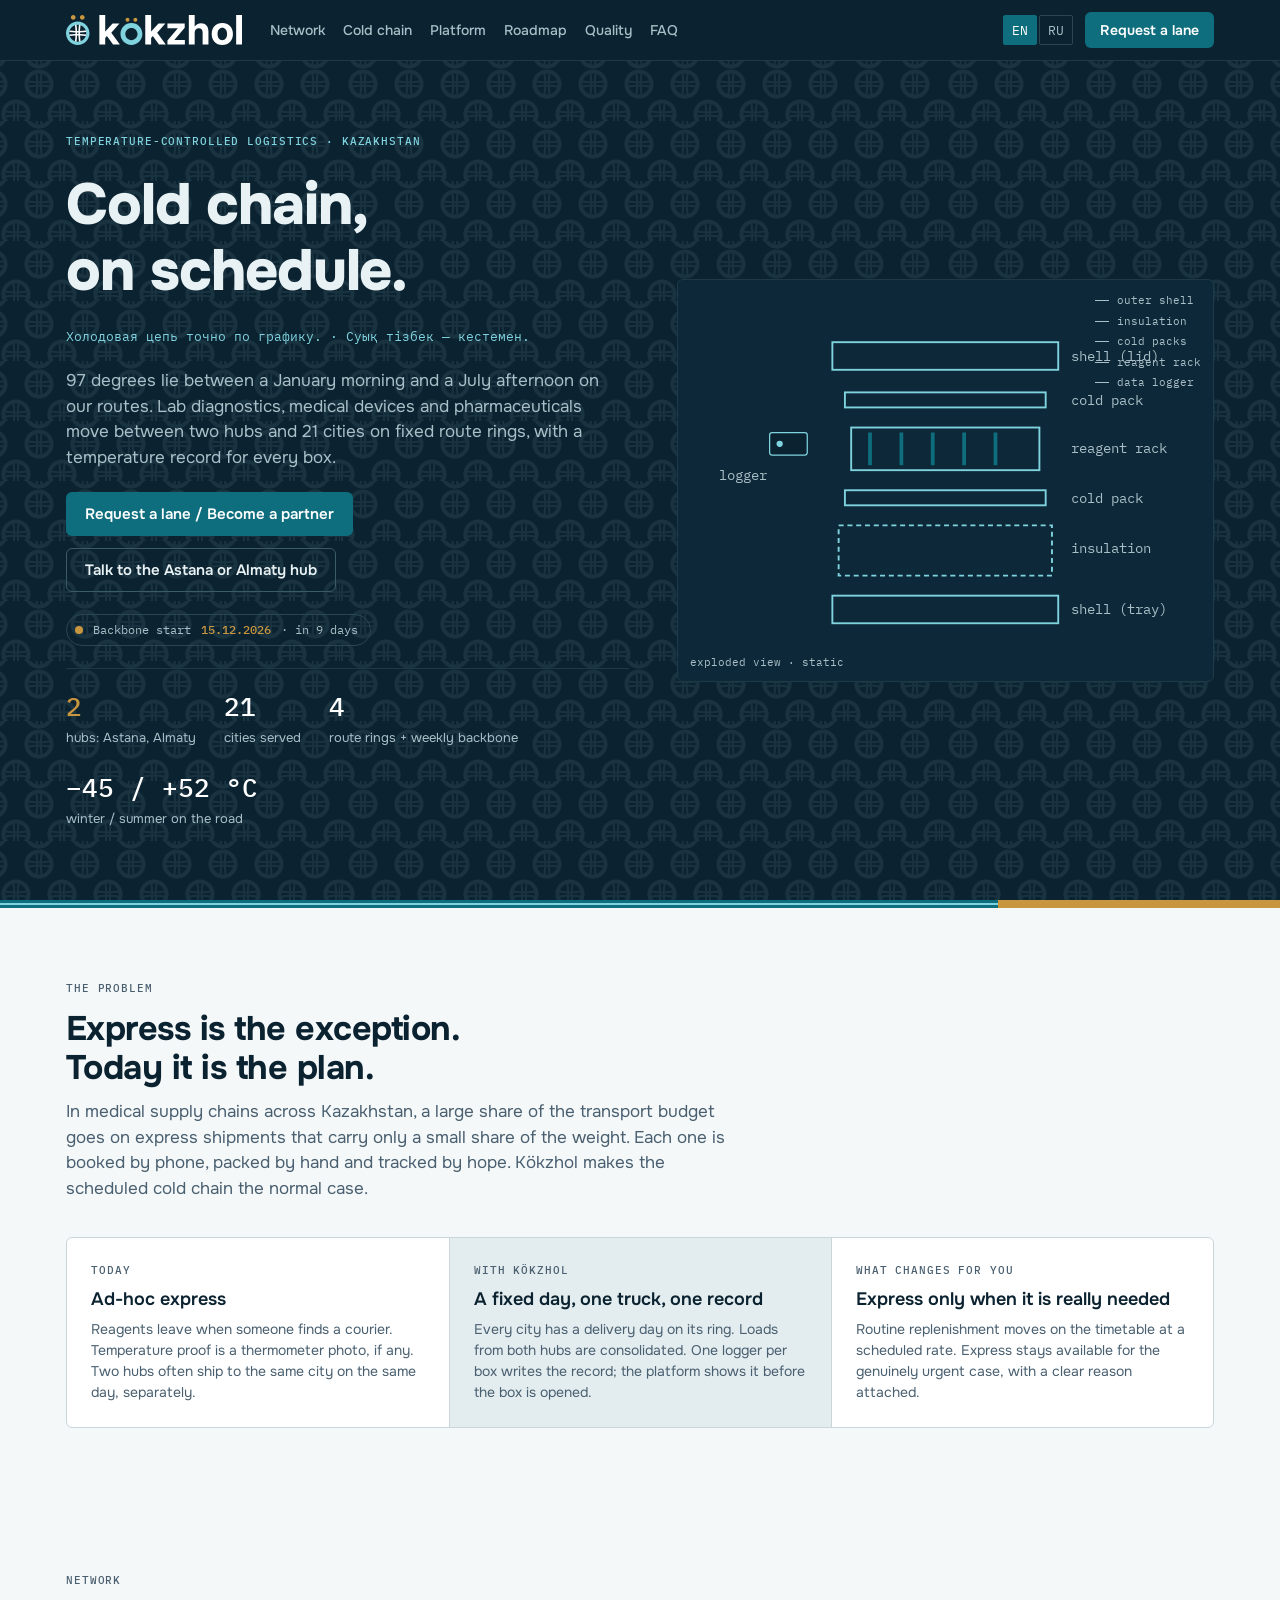
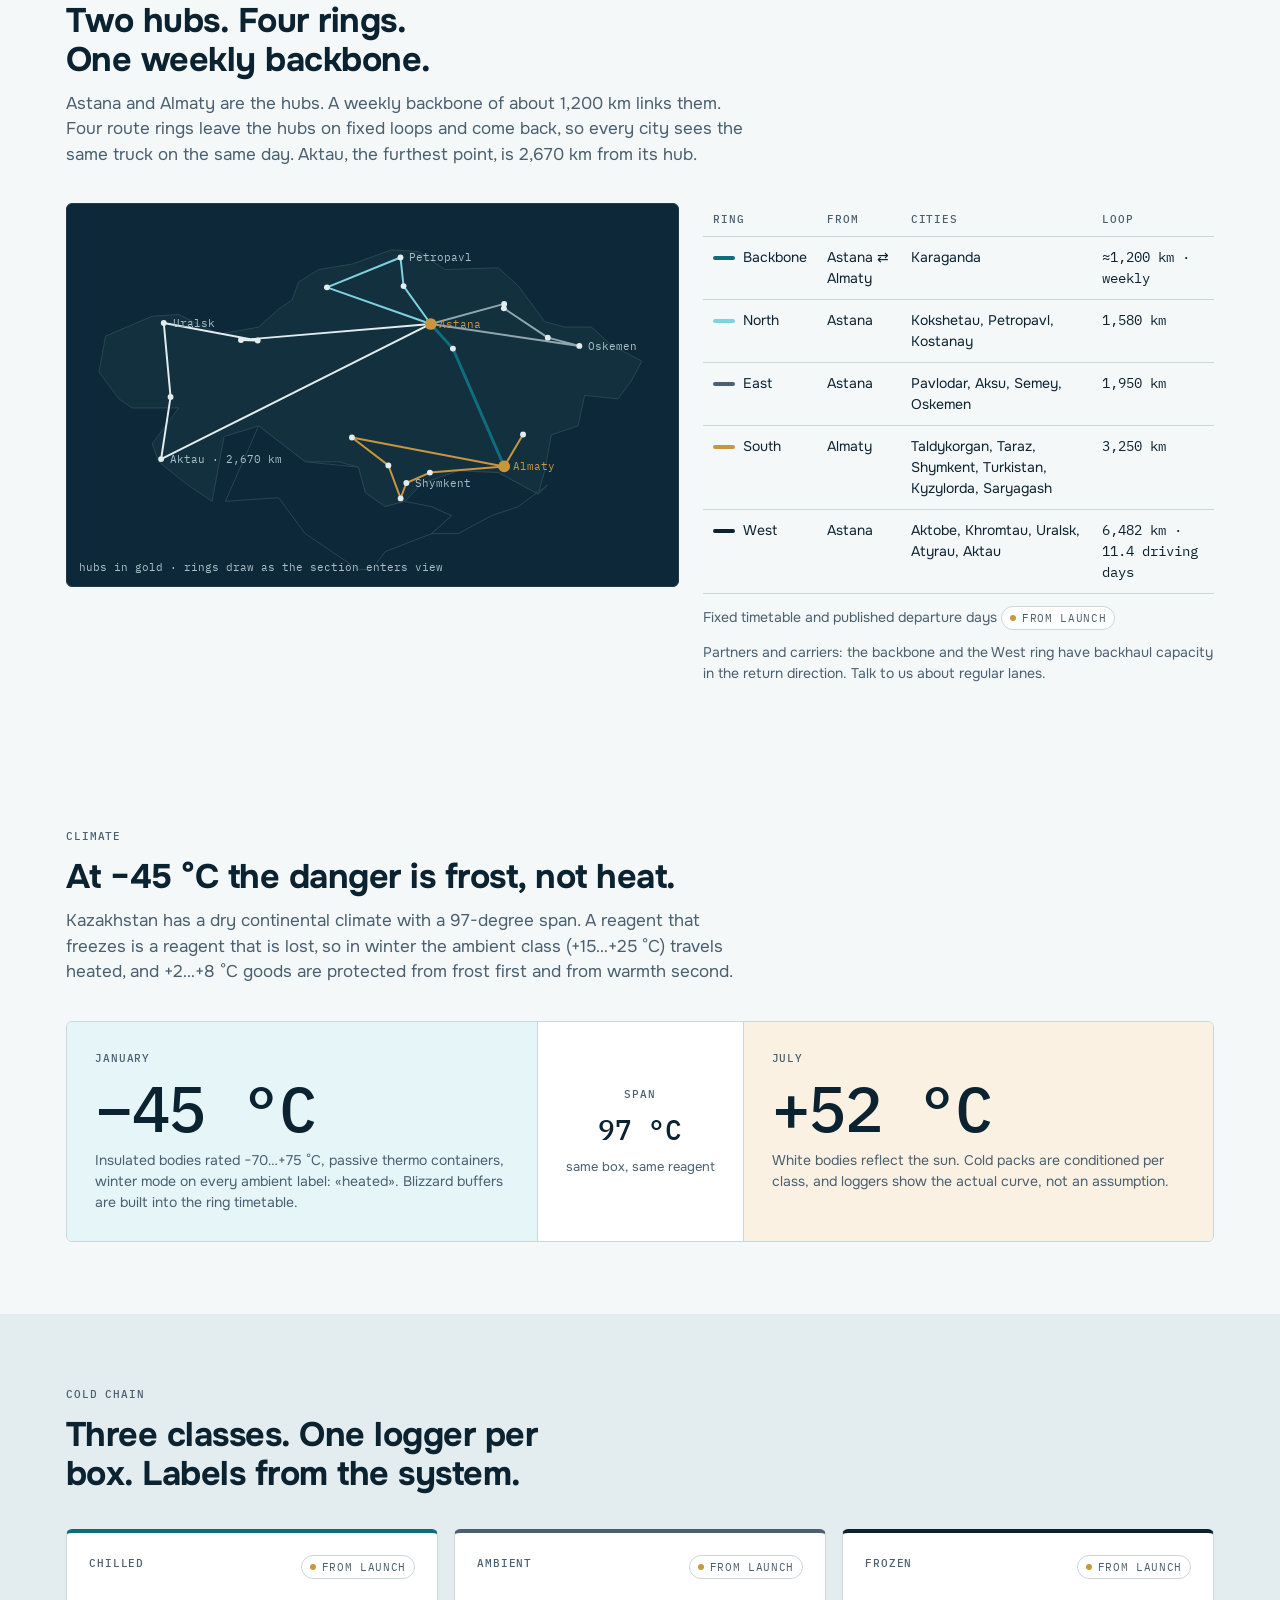
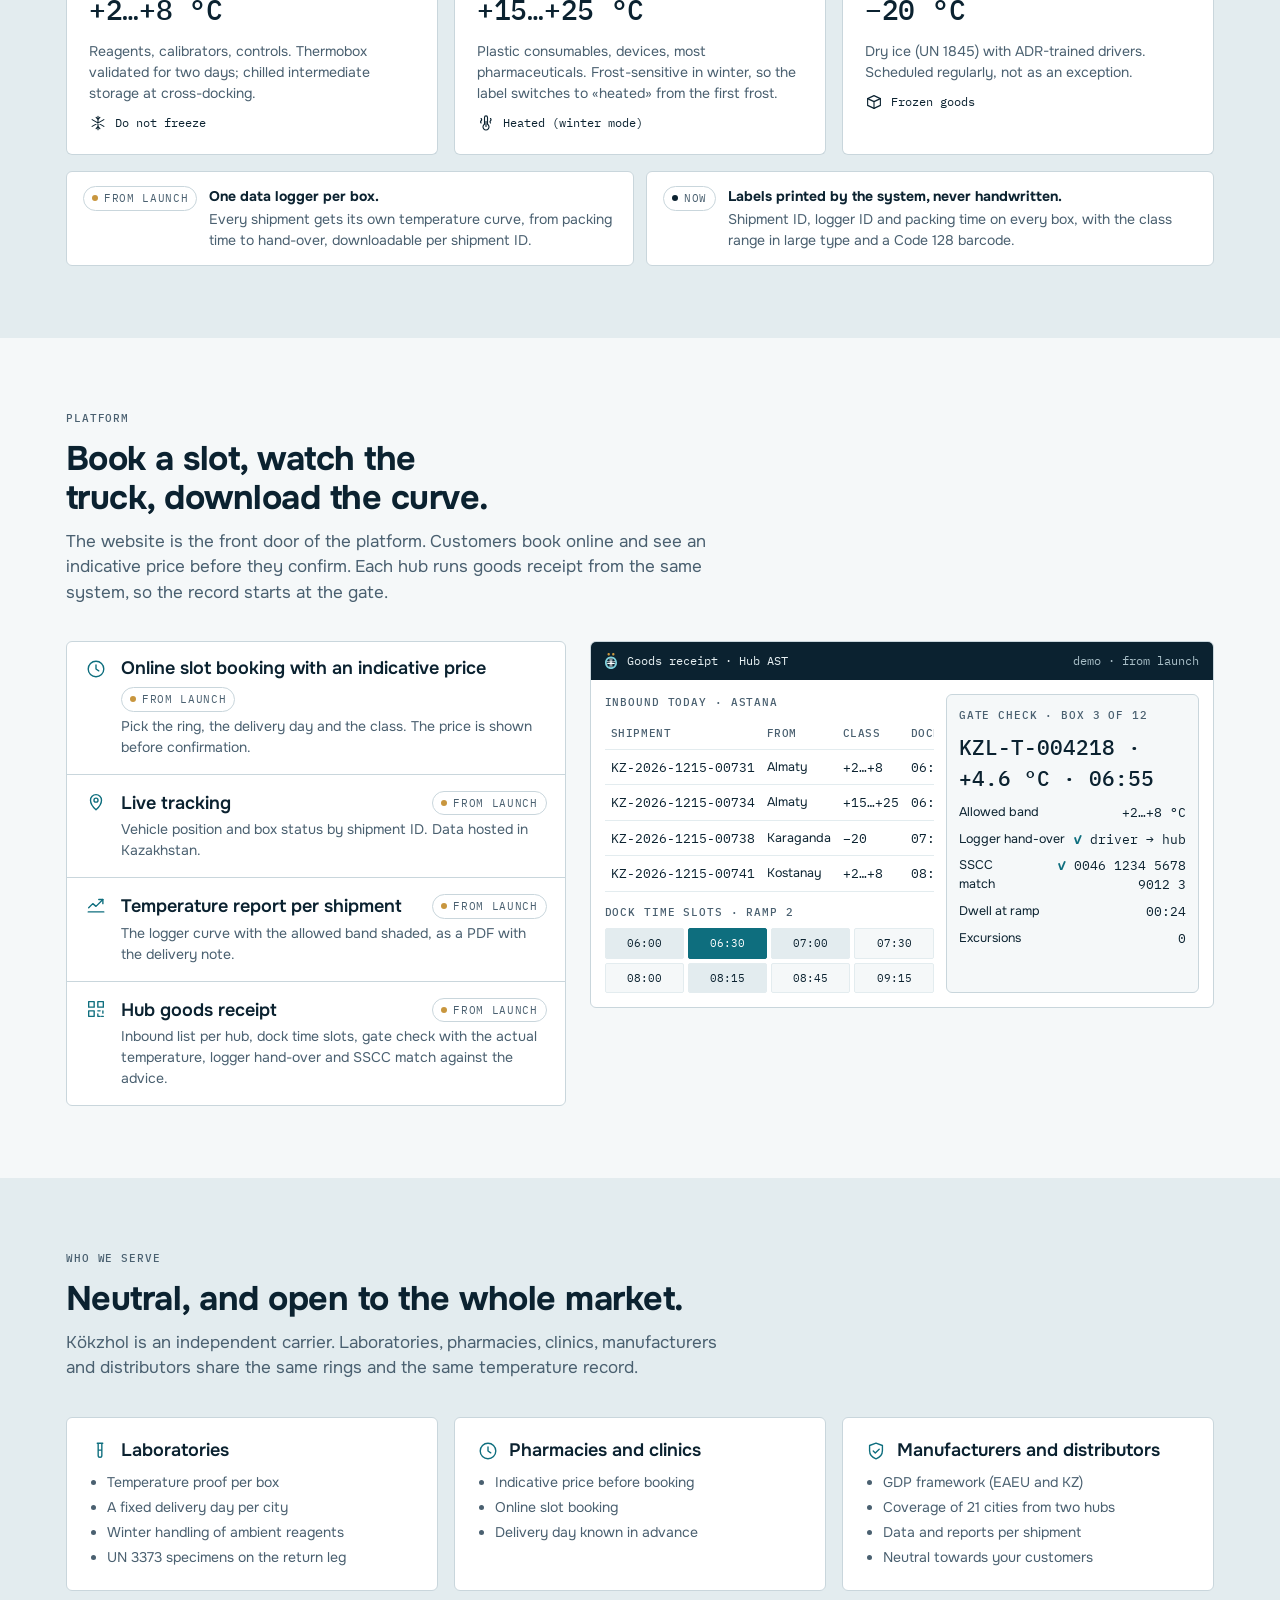
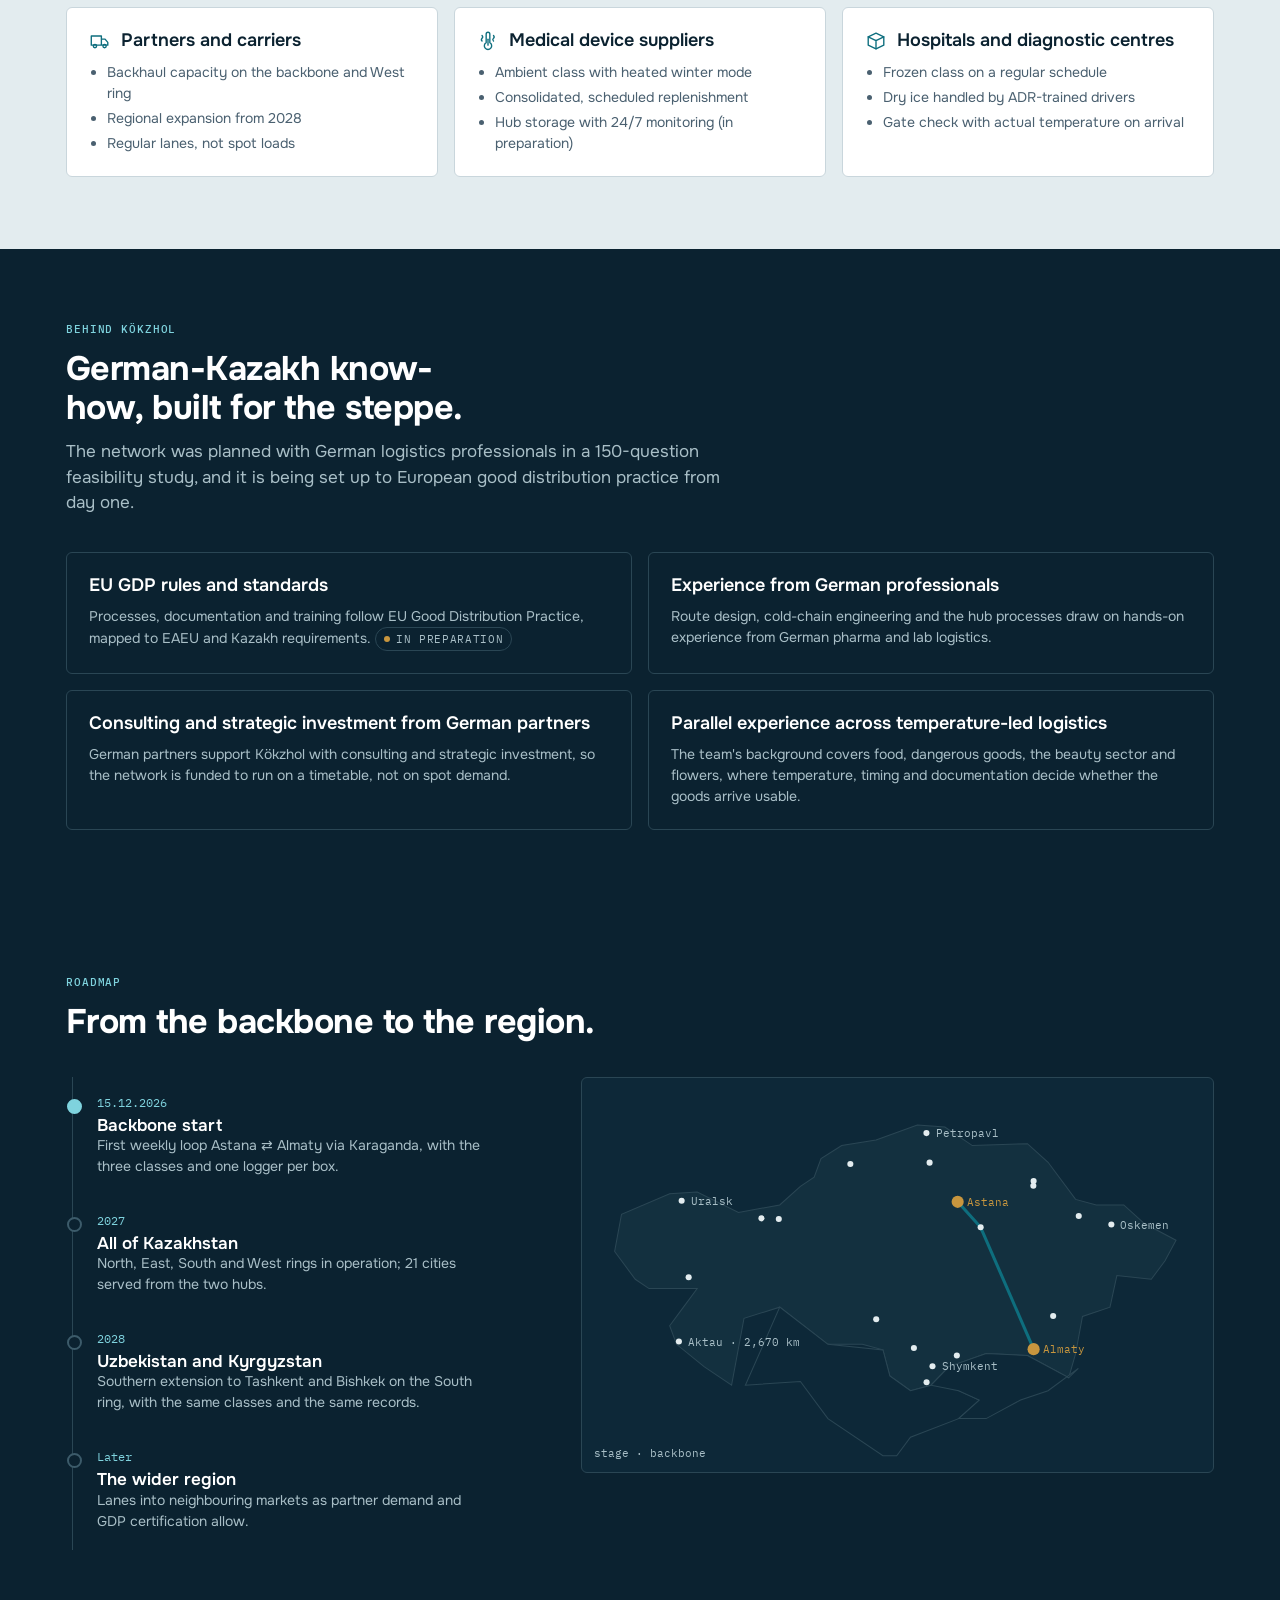
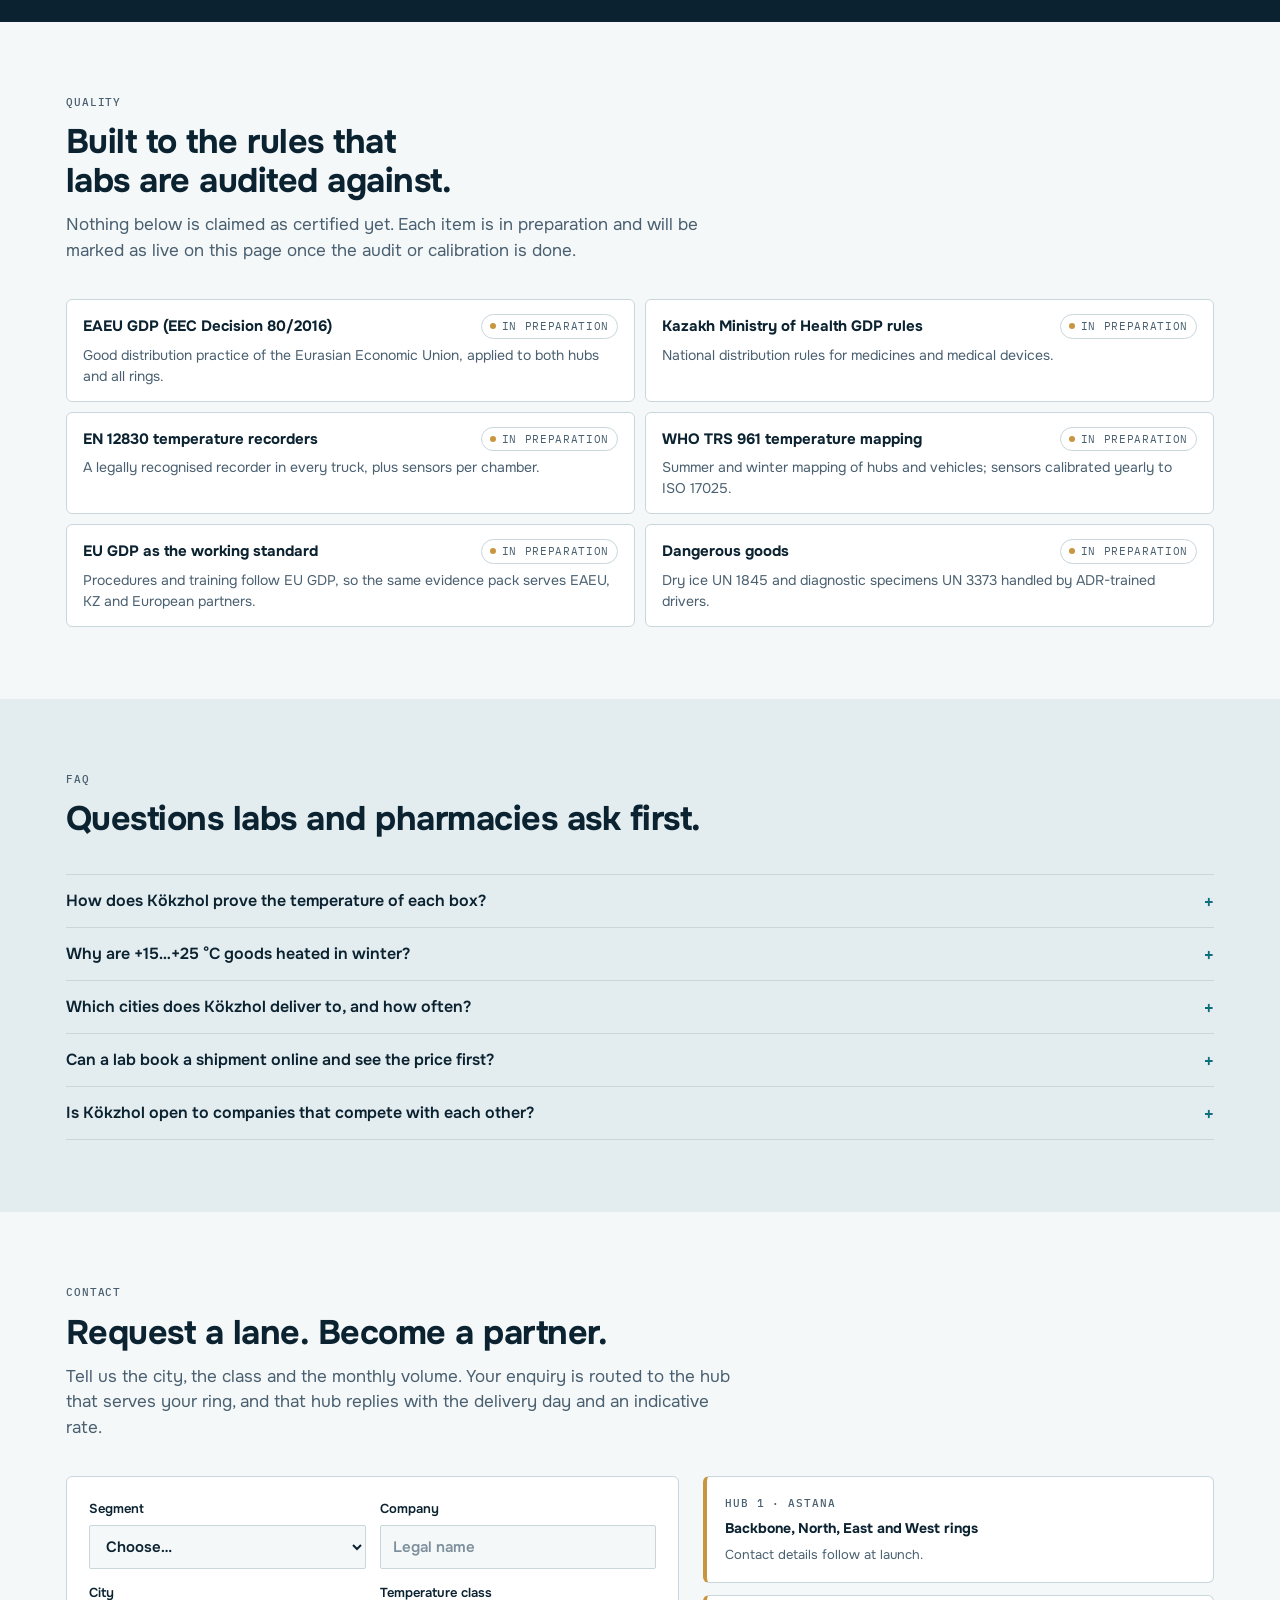
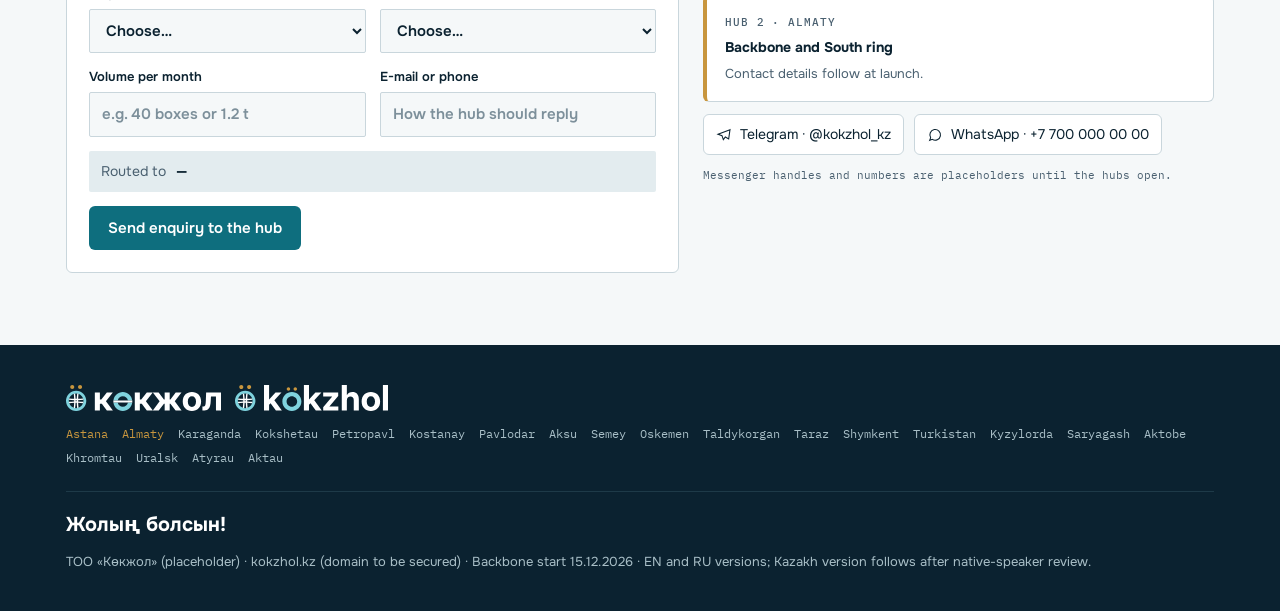
==== commit fb2aef21: "Goods-receipt mock: keep IDs on one line at narrow widths Co-Authored-By: Claude Fable 5.1 <noreply@" ====
--- a/index.html
+++ b/index.html
@@ -174,12 +174,12 @@
 .mock .bar img{height:16px;width:auto}
 .mock .bar .right{margin-left:auto;color:var(--on-ink-muted)}
 .mock .body{padding:14px;display:grid;gap:12px;grid-template-columns:1fr}
-@media (min-width:640px){.mock .body{grid-template-columns:1.3fr 1fr}}
+@media (min-width:760px){.mock .body{grid-template-columns:1.3fr 1fr}}
 .mock h4{margin:0 0 8px;font-family:var(--mono);font-size:11px;letter-spacing:.08em;text-transform:uppercase;color:var(--ink-muted);font-weight:500}
 .mock table{width:100%;border-collapse:collapse;font-size:12.5px}
 .mock td,.mock th{padding:7px 6px;border-bottom:1px solid var(--frost);text-align:left;vertical-align:middle}
 .mock th{font-family:var(--mono);font-size:10.5px;letter-spacing:.06em;text-transform:uppercase;color:var(--ink-muted);font-weight:500}
-.mock .id{font-family:var(--mono)}
+.mock .id{font-family:var(--mono);white-space:nowrap}
 .pill{display:inline-block;padding:2px 8px;border-radius:999px;font-size:11px;font-weight:600;white-space:nowrap}
 .pill.ok{background:var(--brand);color:#fff}
 .pill.wait{background:var(--frost);color:var(--ink)}
@@ -189,11 +189,11 @@
 .slot.busy{background:var(--frost)}
 .slot.sel{background:var(--brand);color:#fff;border-color:var(--brand)}
 .gate{border:1px solid var(--hairline);border-radius:var(--r-md);padding:12px;display:flex;flex-direction:column;gap:8px;background:var(--surface)}
-.gate .big{font-family:var(--mono);font-size:22px;font-weight:500;color:var(--ink)}
+.gate .big{font-family:var(--mono);font-size:clamp(15px,1.9vw,21px);font-weight:500;color:var(--ink);overflow-wrap:anywhere}
 .gate .row{display:flex;justify-content:space-between;gap:8px;font-size:12.5px}
 .gate .row span:last-child{font-family:var(--mono);text-align:right}
 .check{color:var(--brand);font-weight:700}
-.mock .table-scroll{min-width:0}
+.mock .table-scroll{min-width:0;overflow-x:auto}
 
 /* serve */
 .serve .card h3{display:flex;align-items:center;gap:10px}
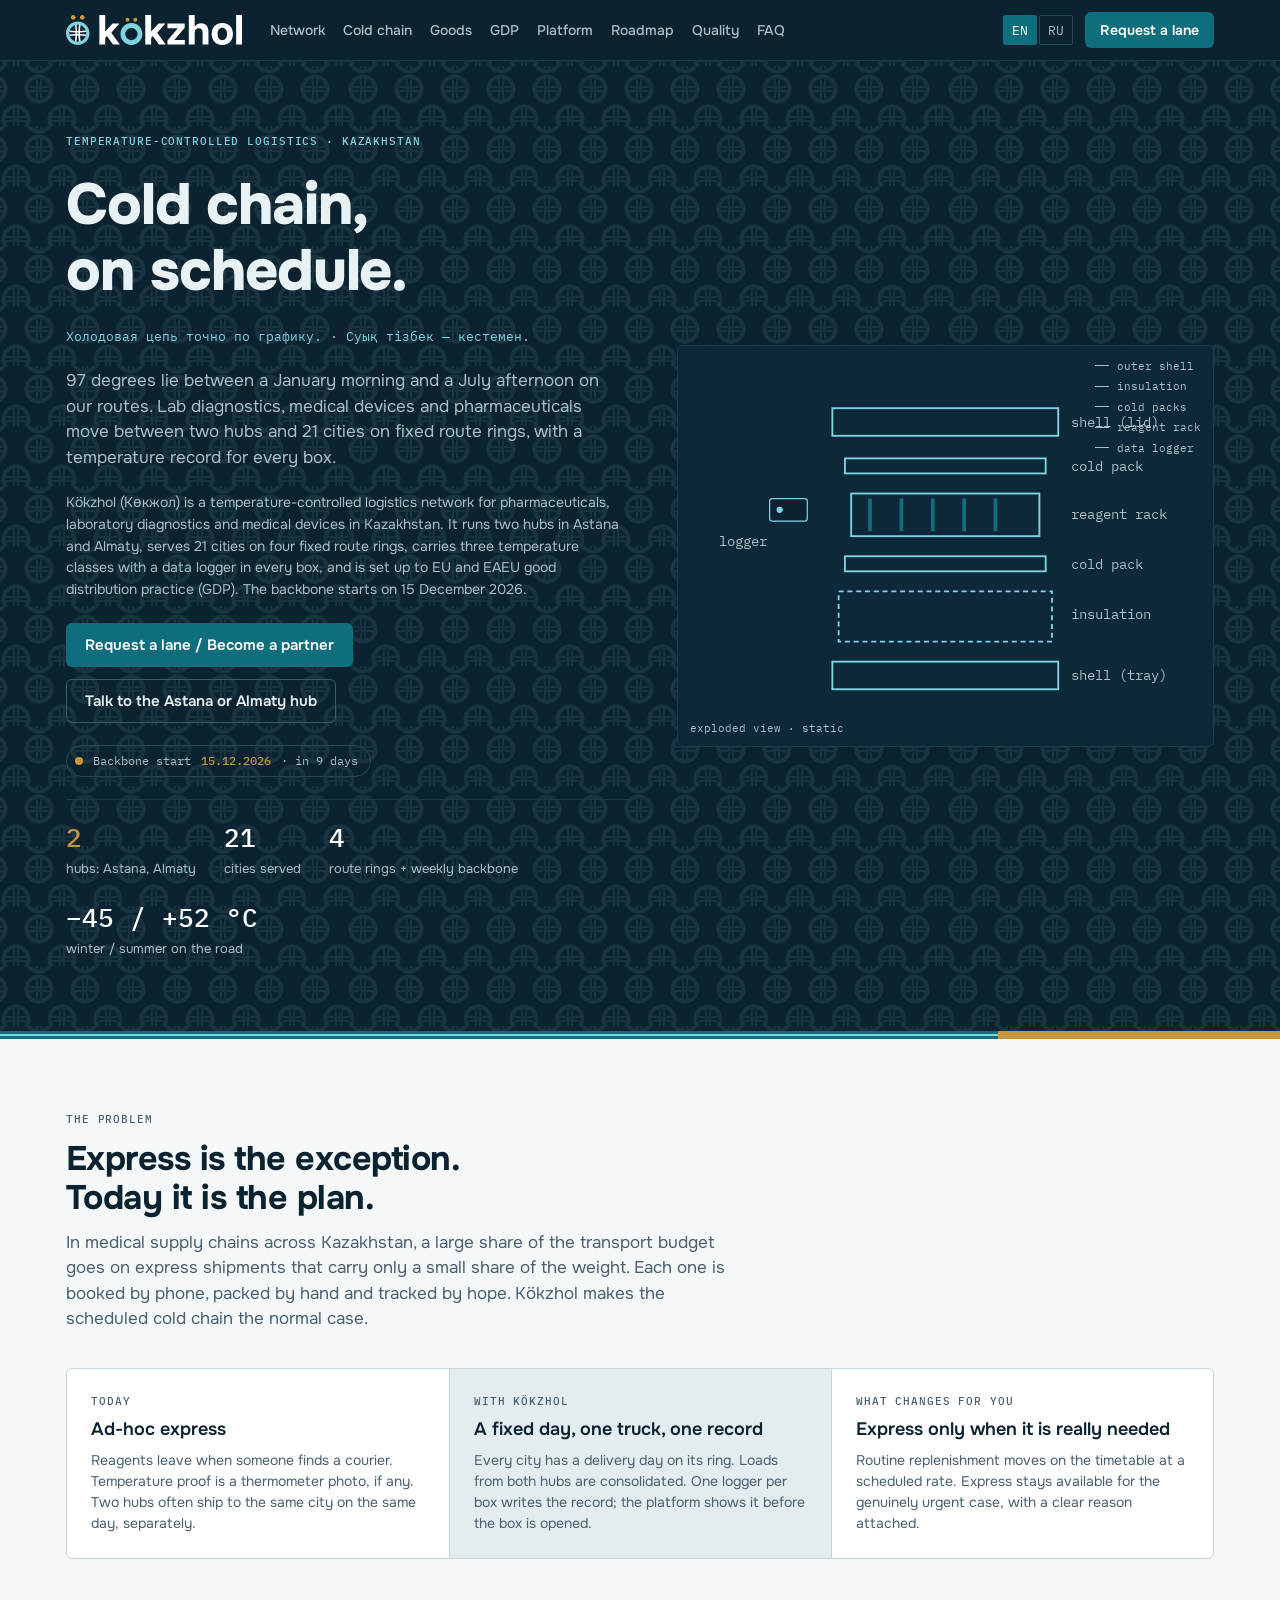
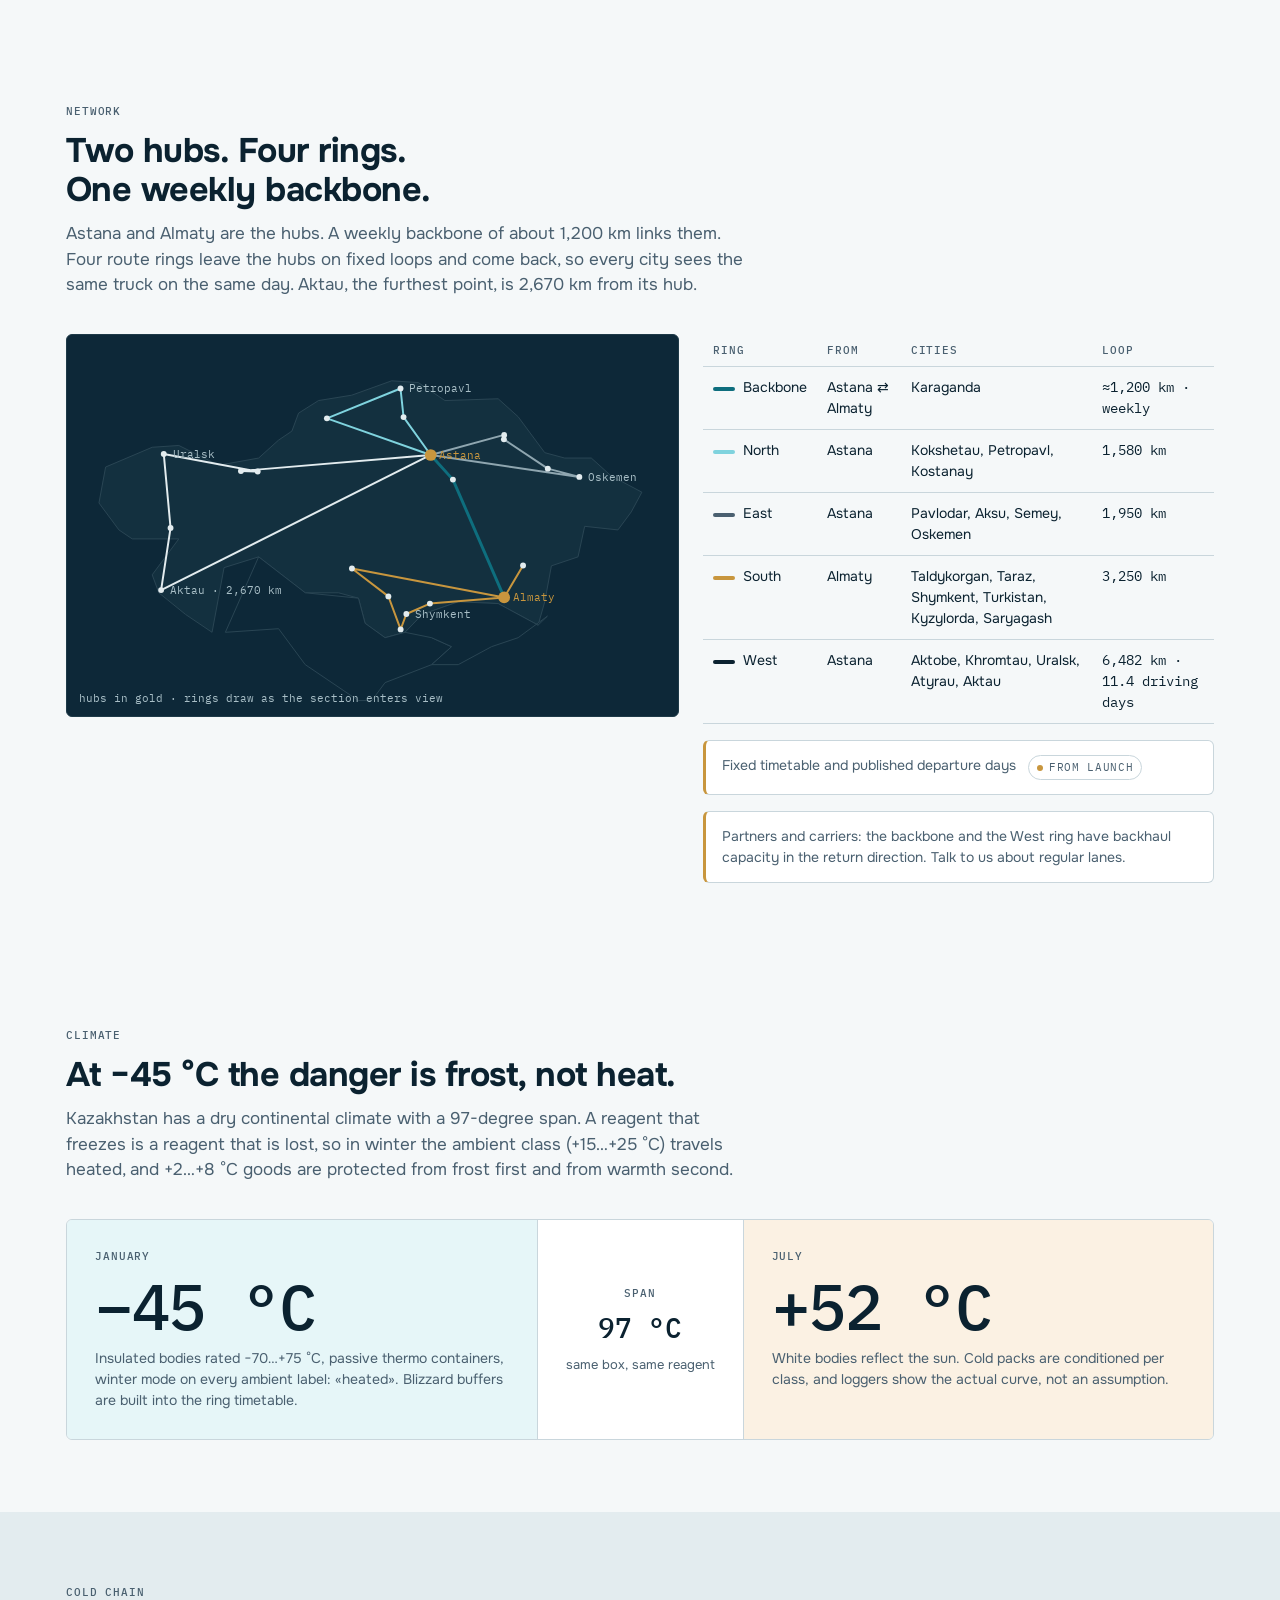
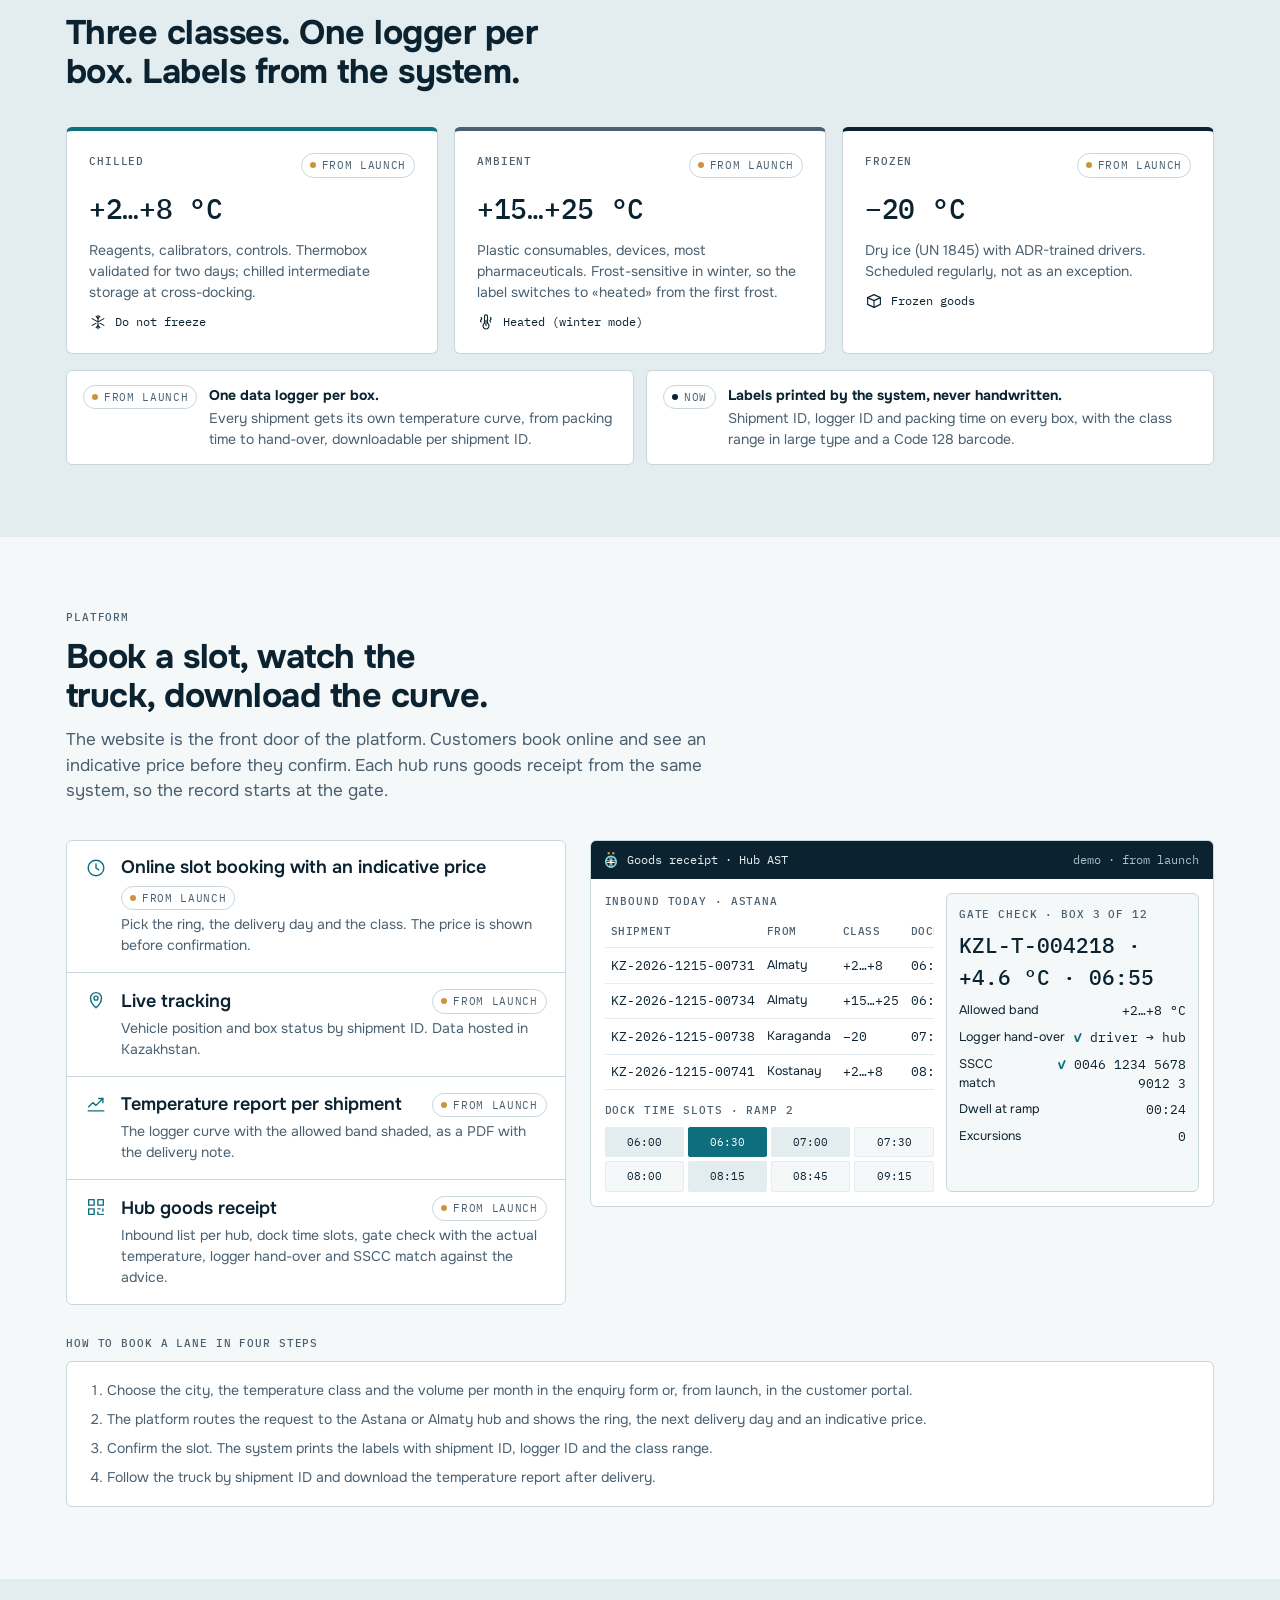
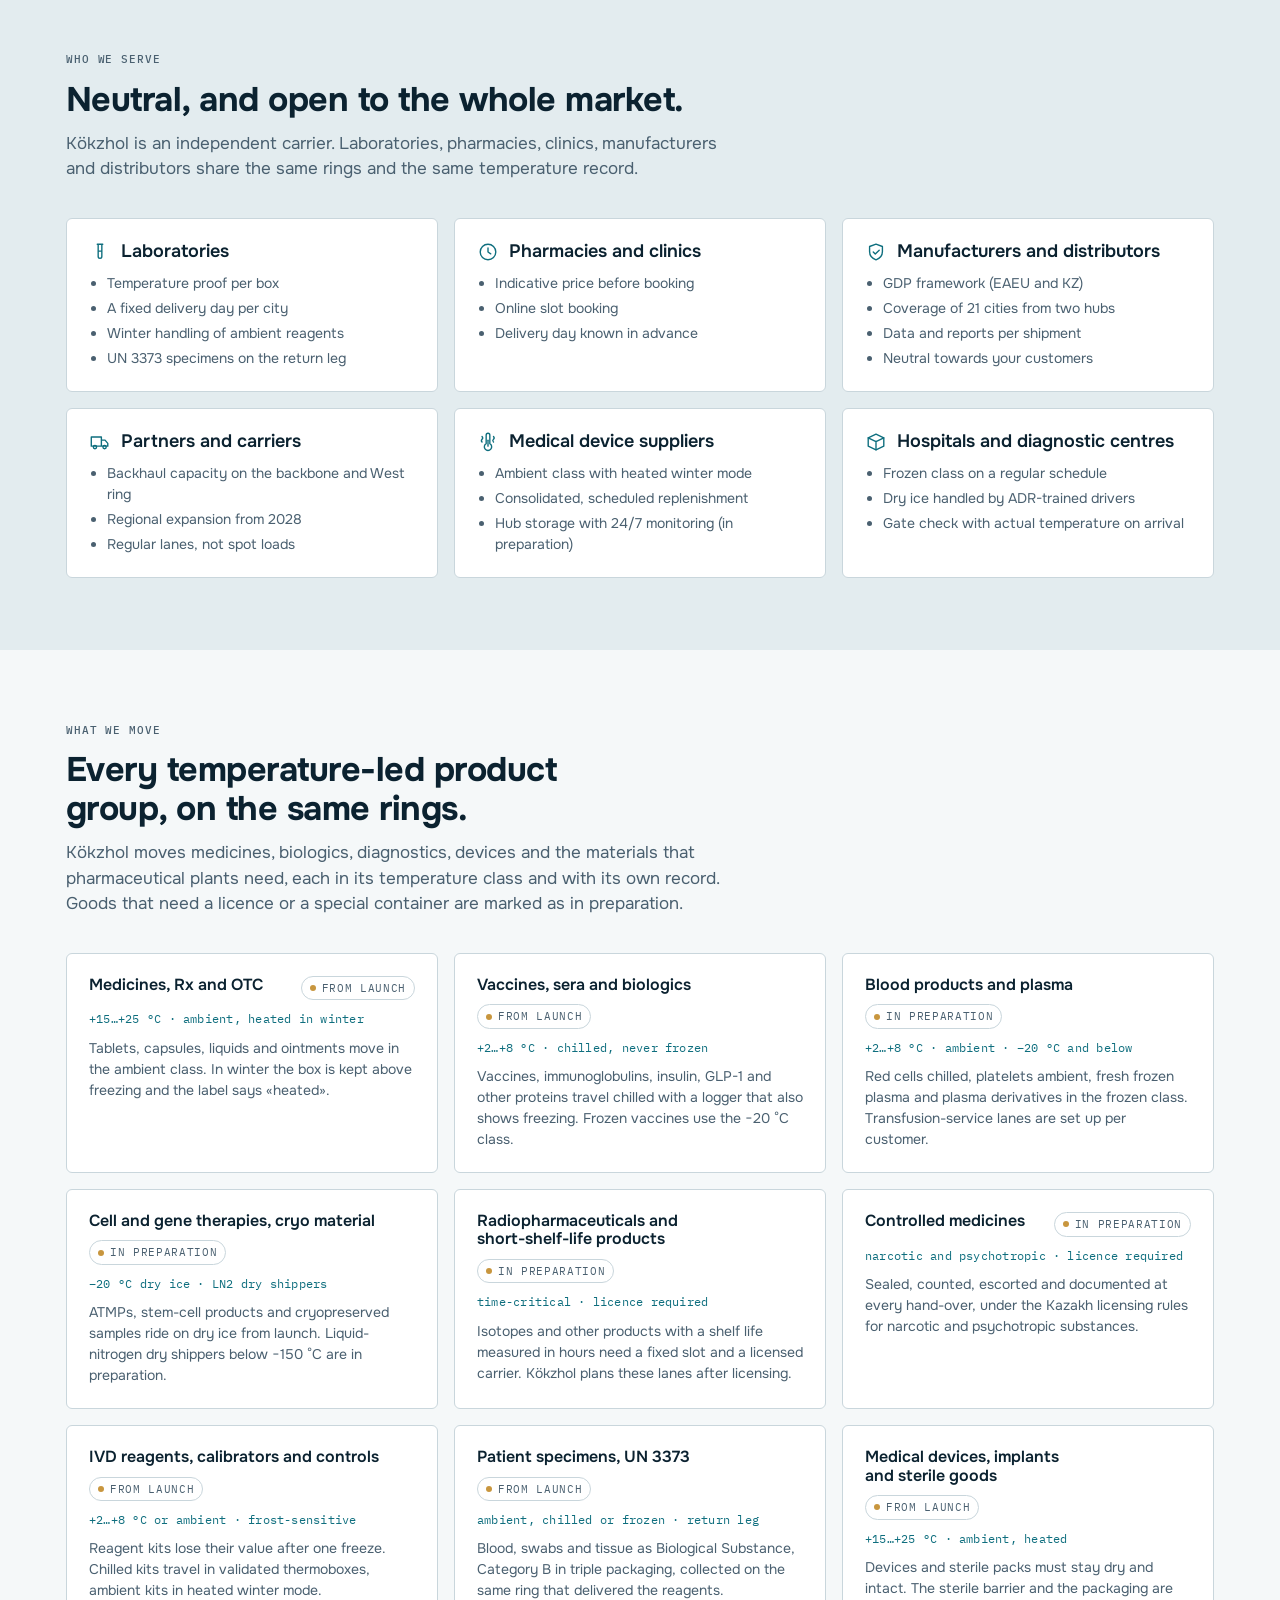
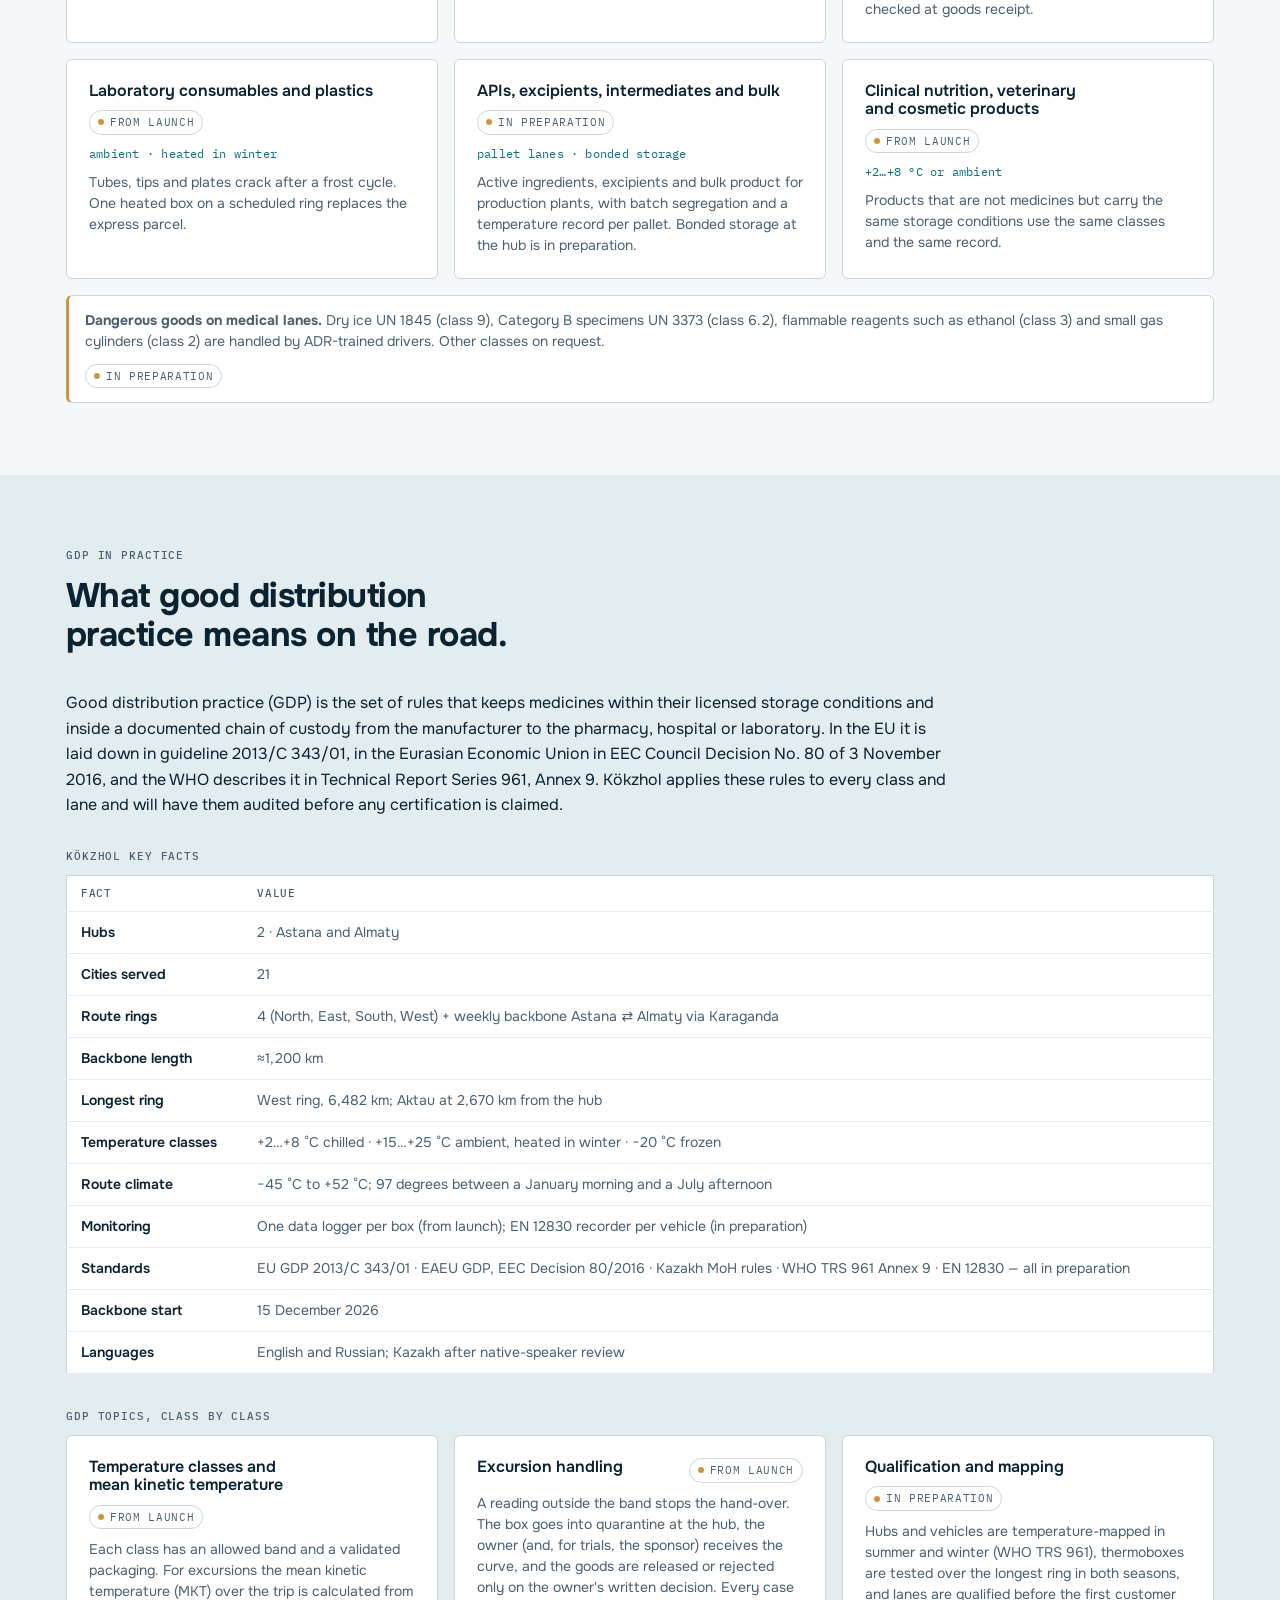
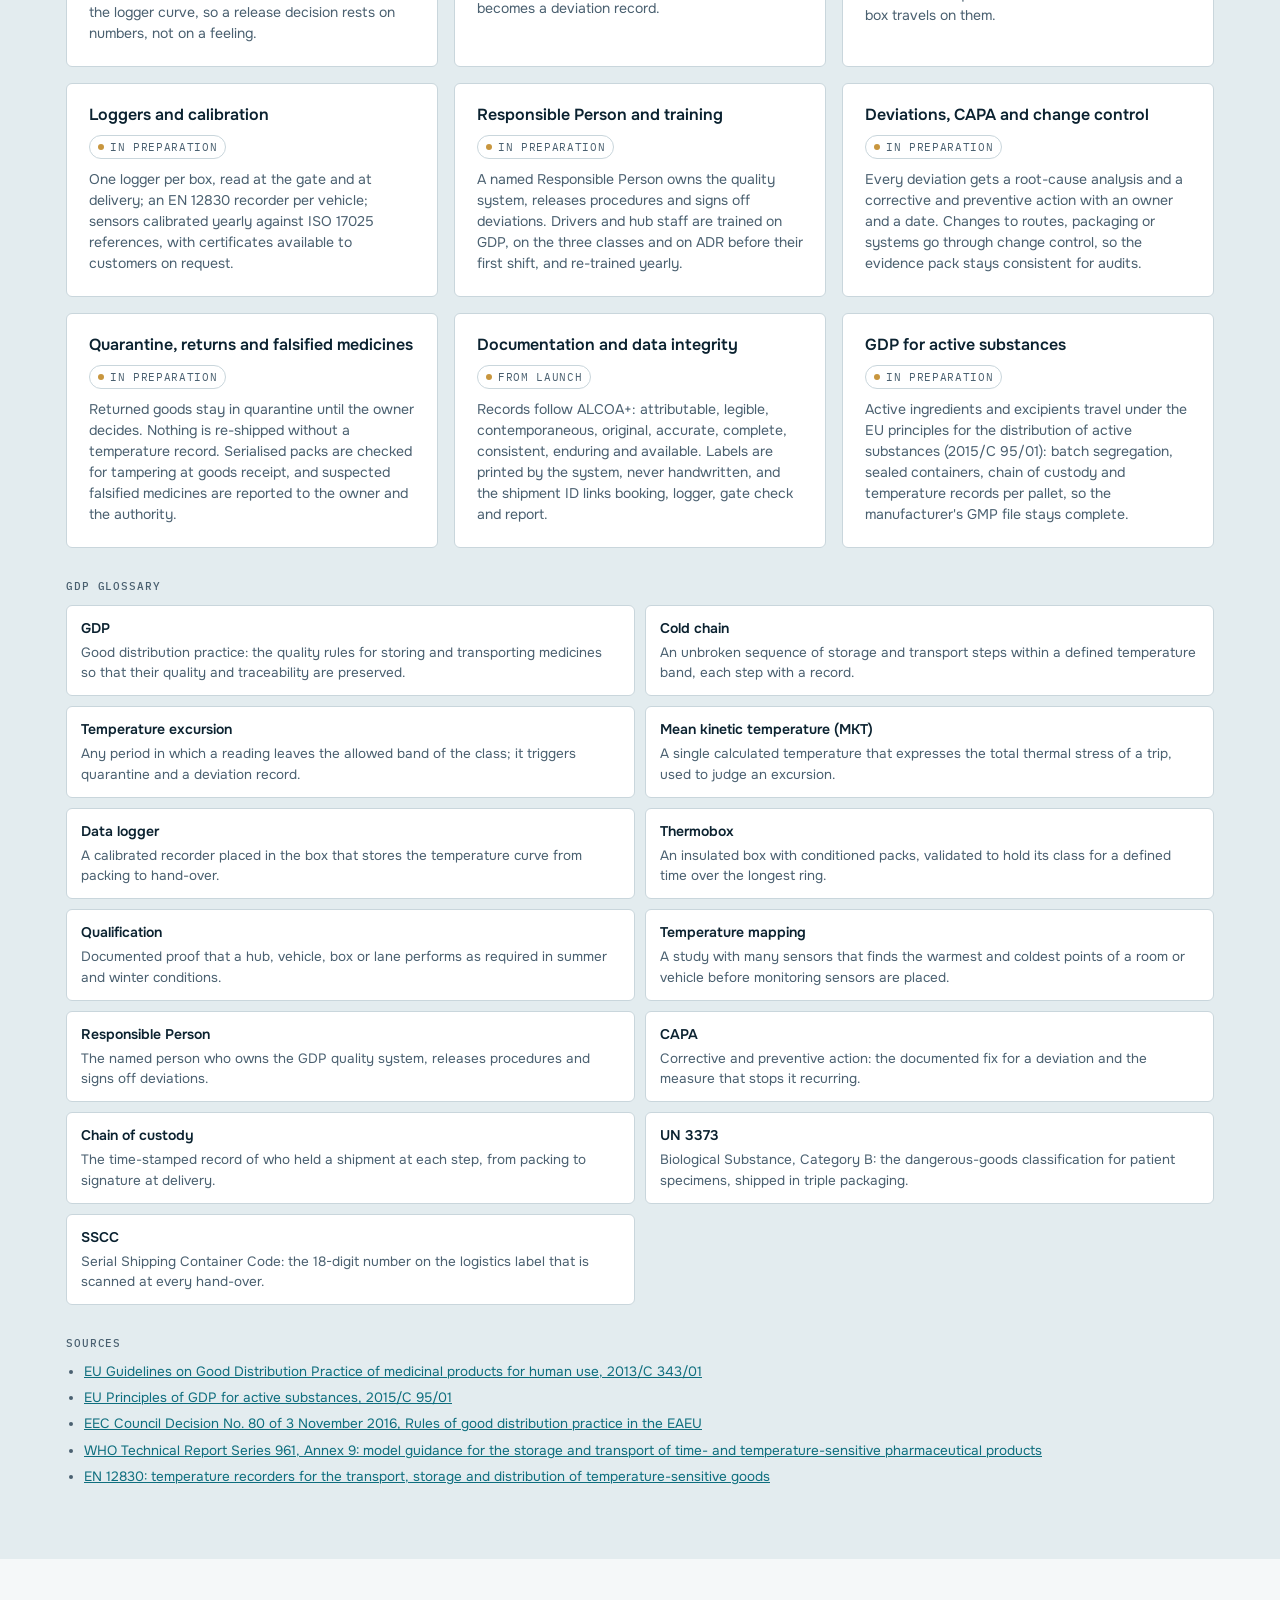
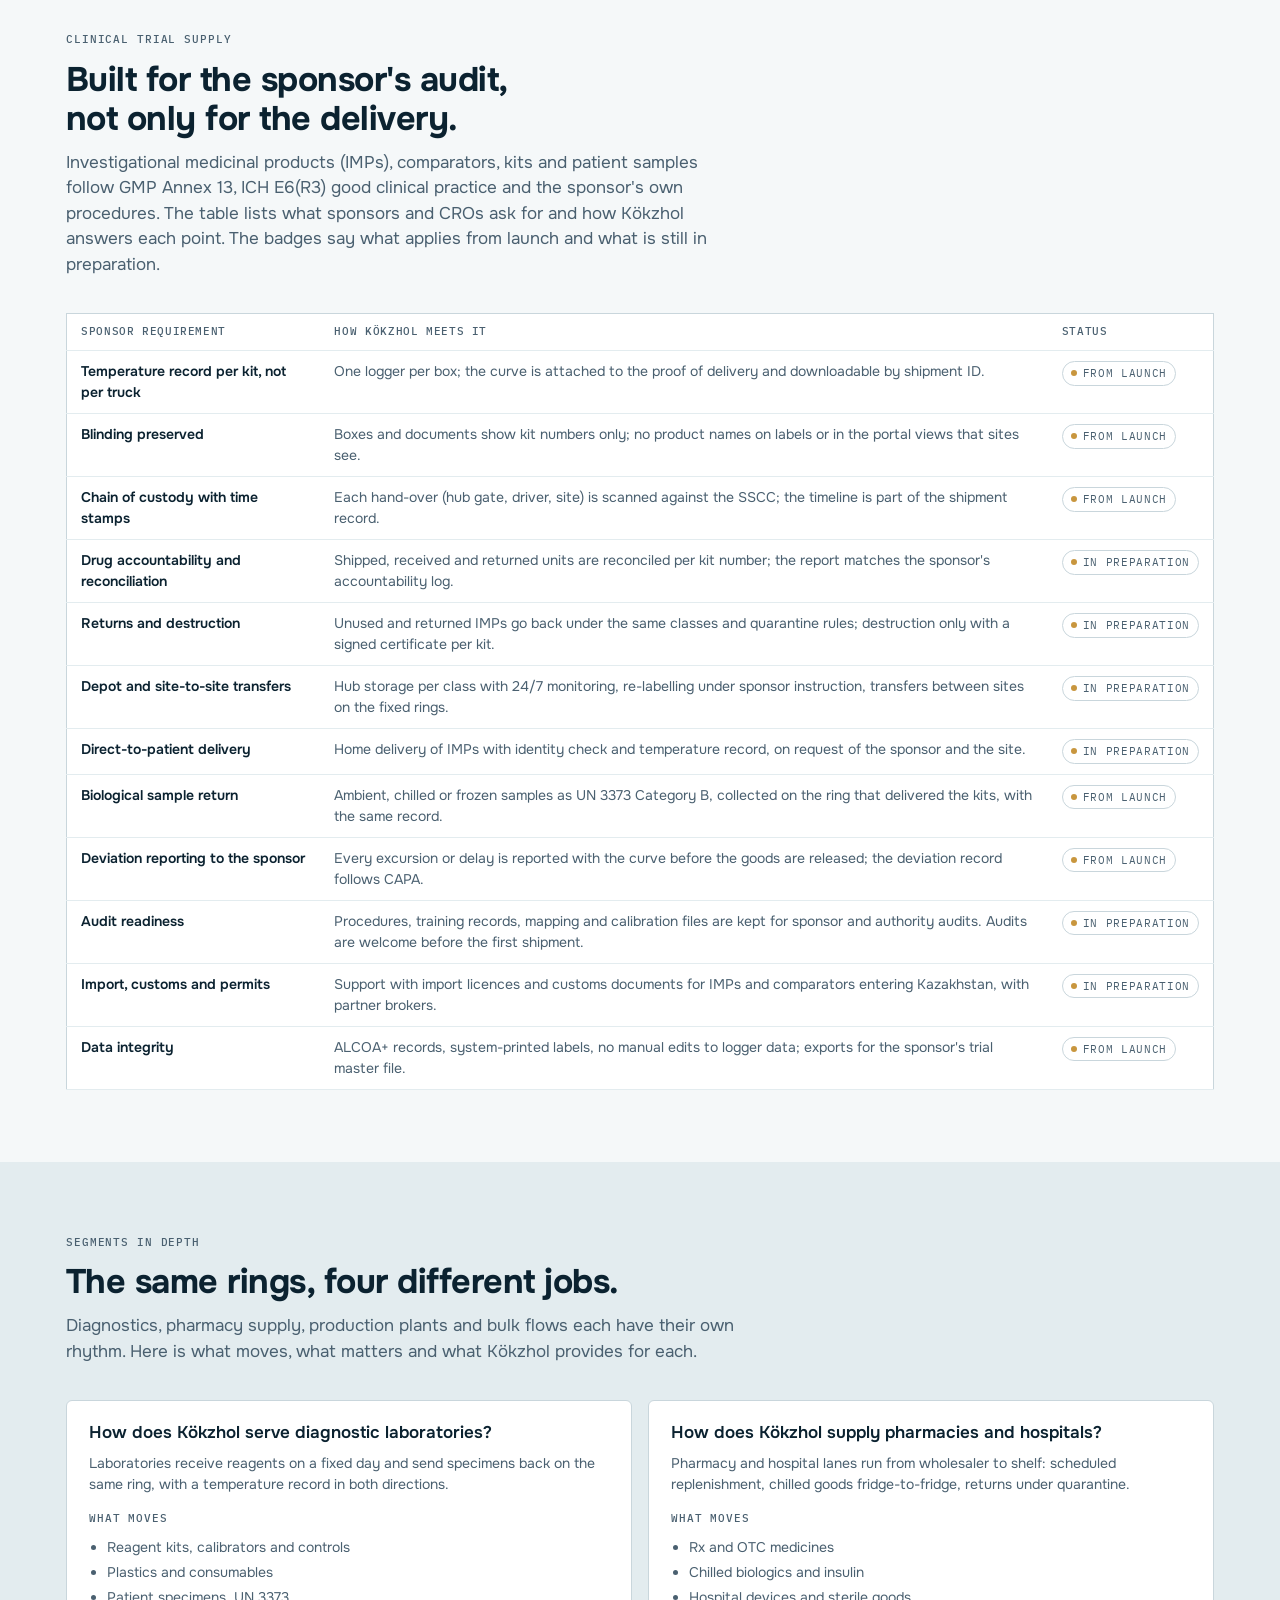
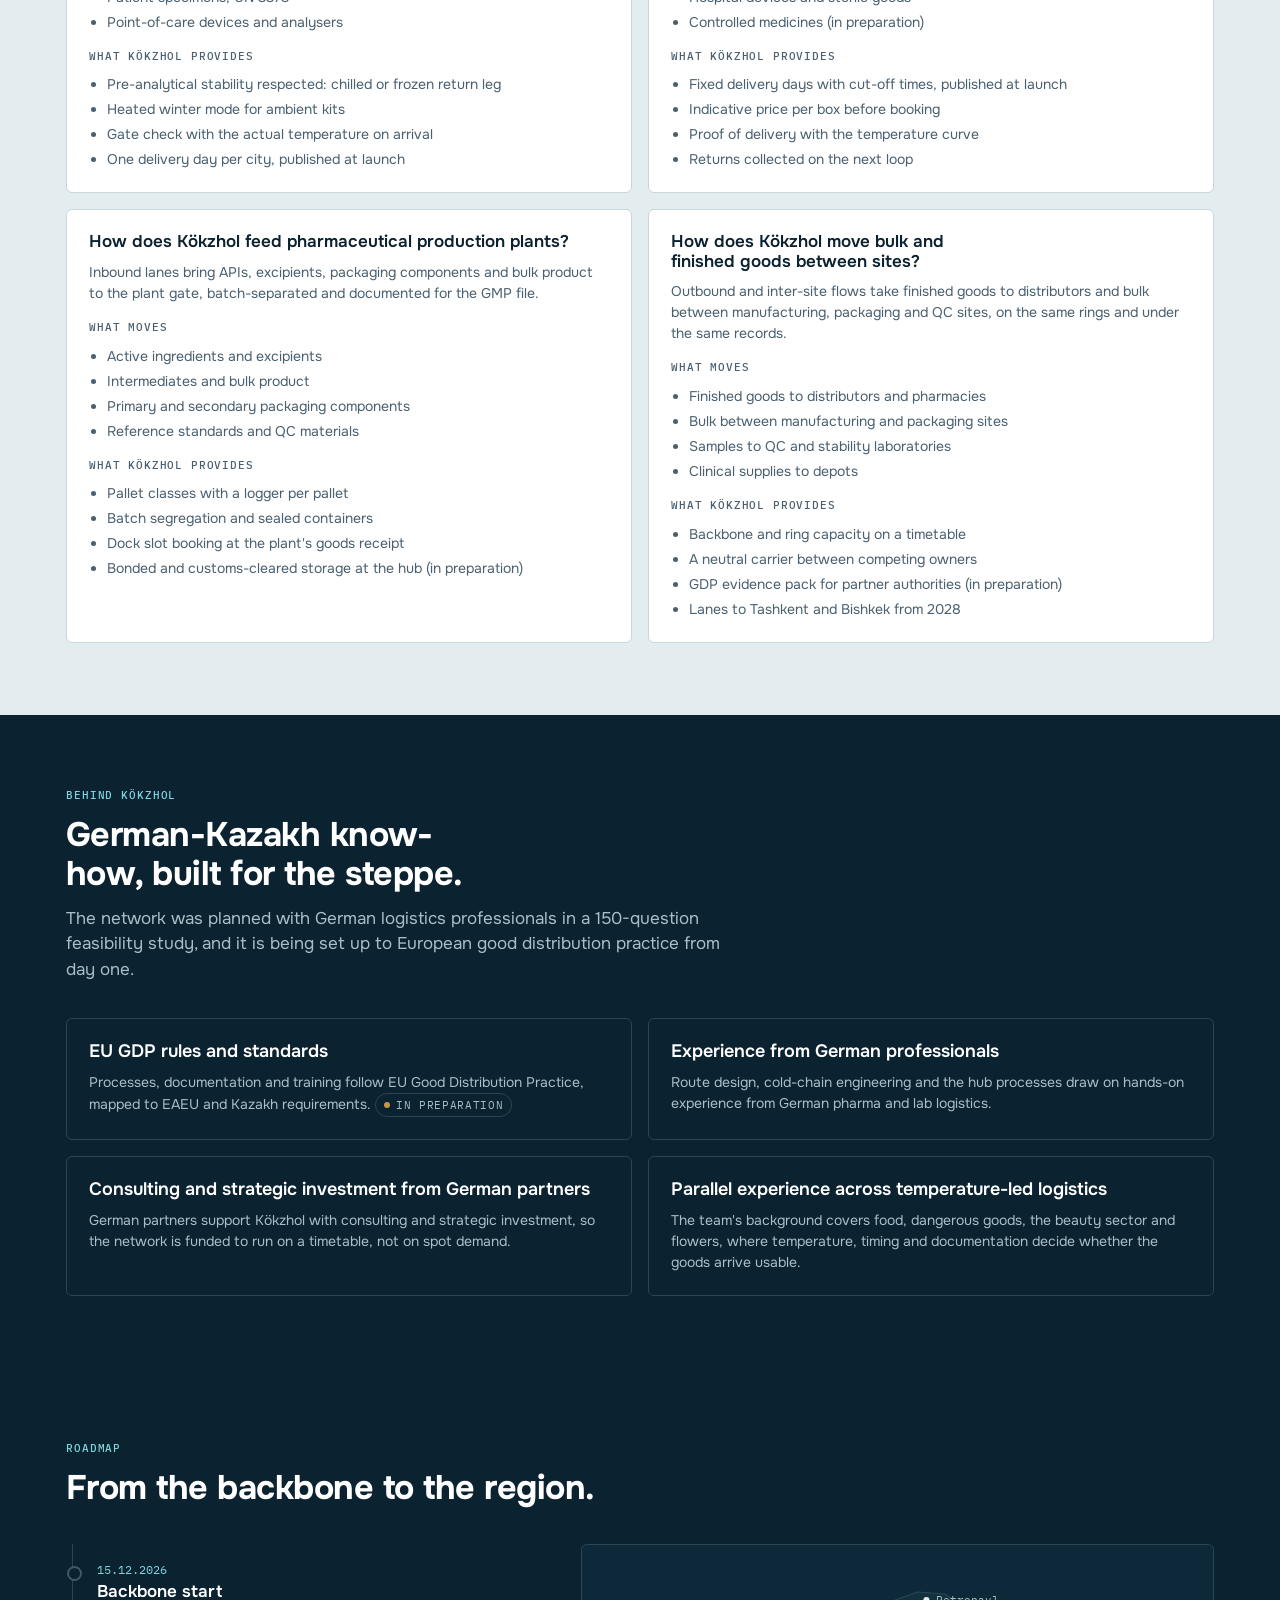
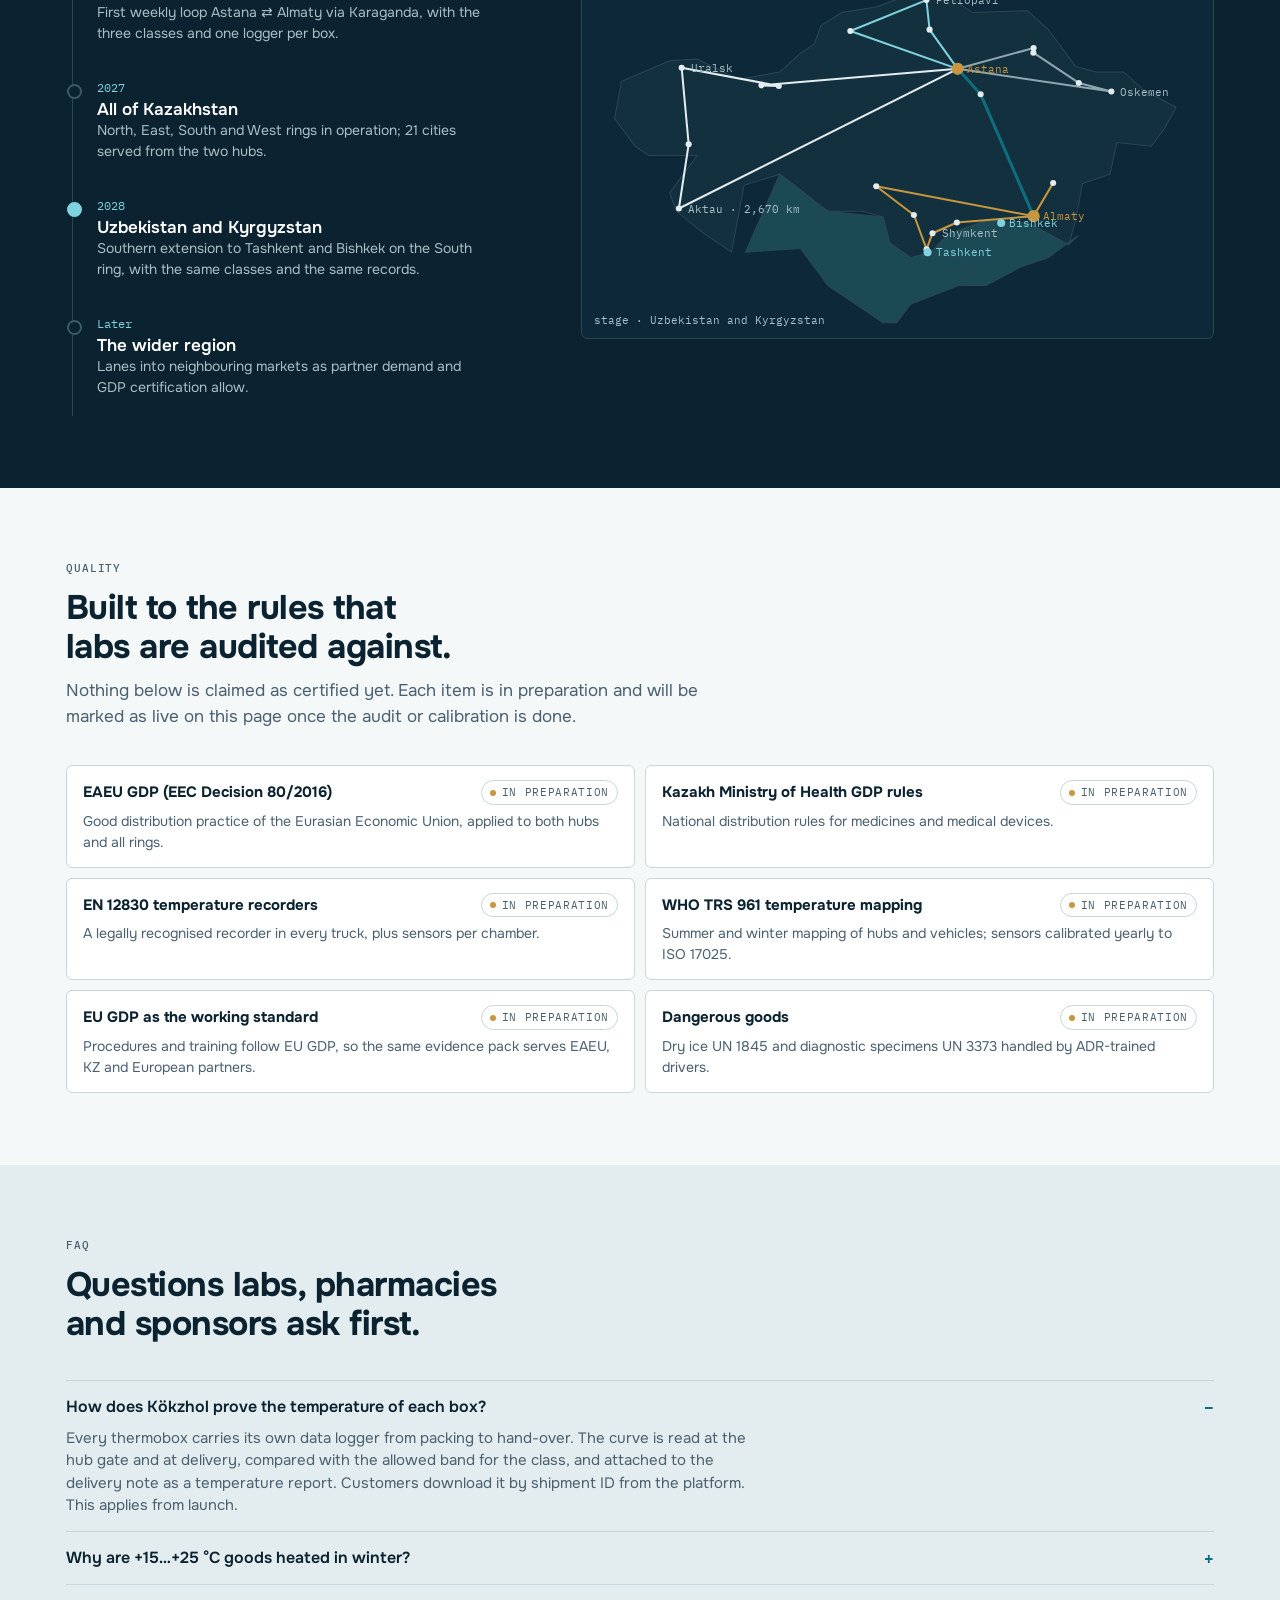
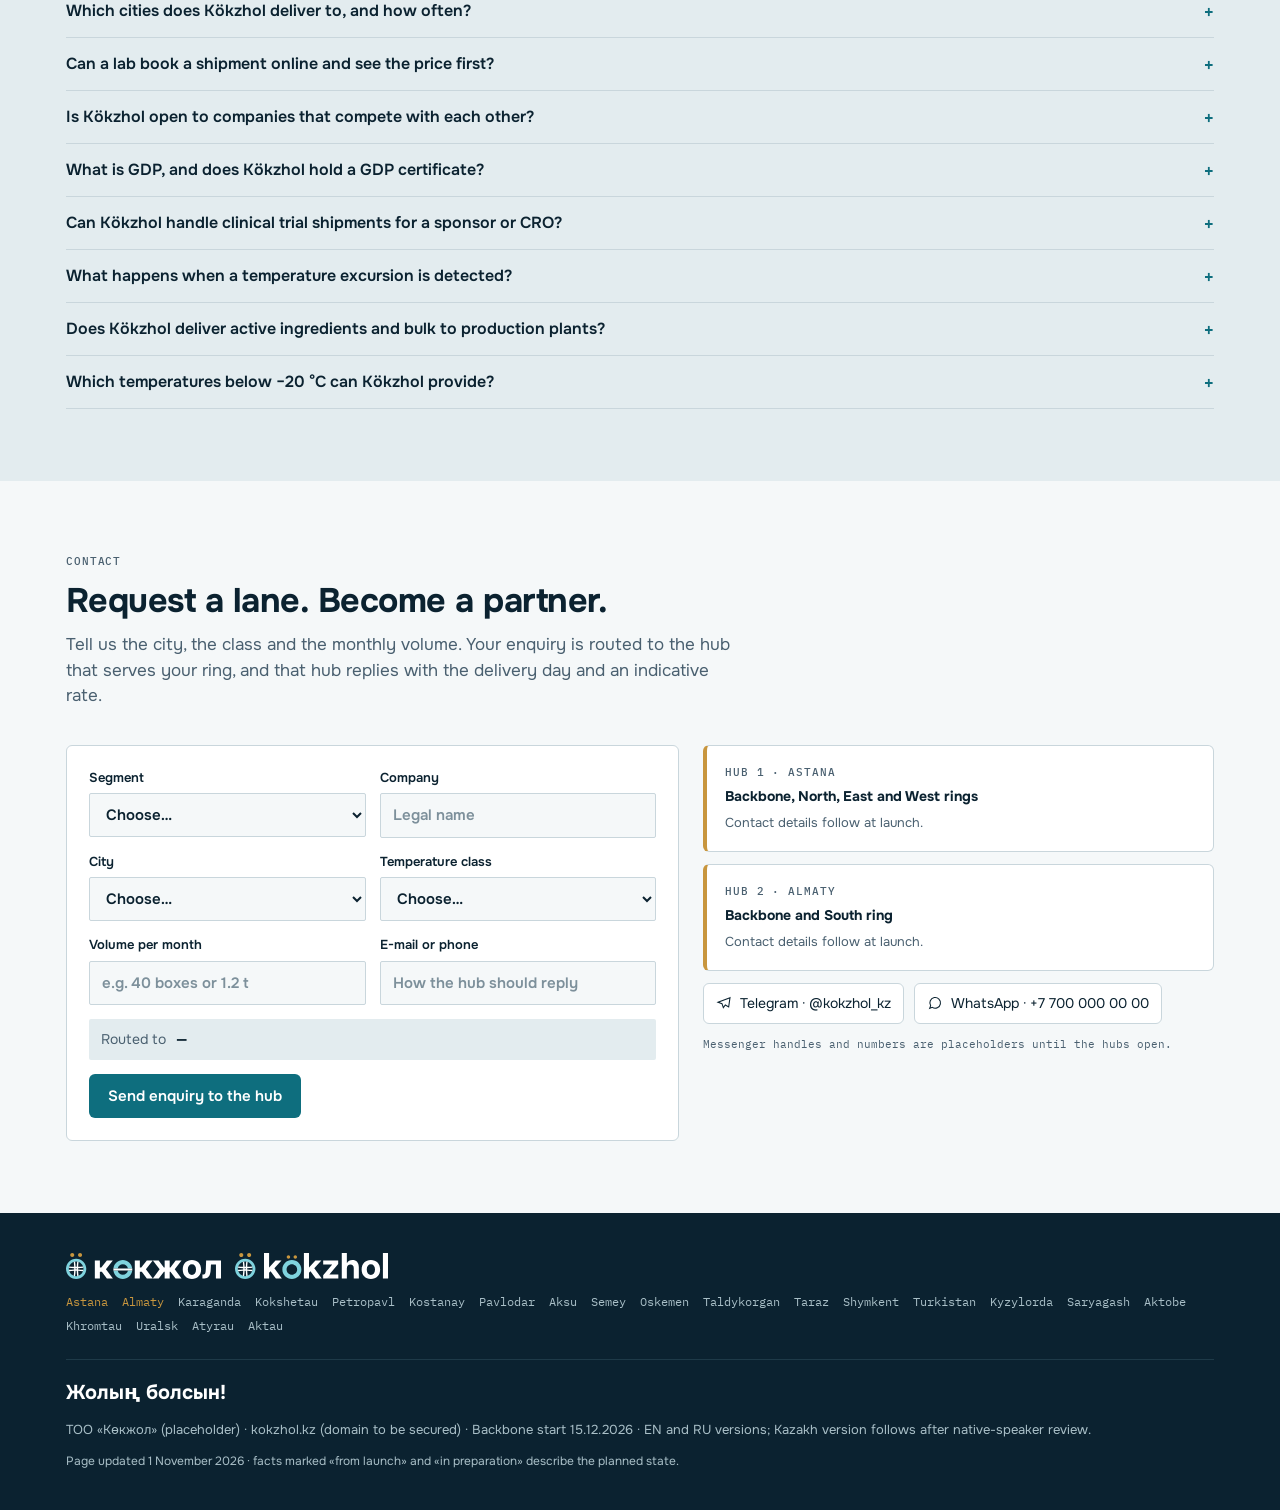
==== commit b6bf54a7: "SEO/GEO/AEO layer, GDP and goods content, clinical-trial and segment sections; variant D (adaptive C" ====
--- a/index.html
+++ b/index.html
@@ -3,10 +3,38 @@
 <head>
 <meta charset="utf-8">
 <meta name="viewport" content="width=device-width, initial-scale=1, viewport-fit=cover">
-<title>Kökzhol 3D</title>
+<title>Kökzhol · GDP cold-chain logistics in Kazakhstan</title>
 <meta name="claude:viewport-fit-sides" content="cover">
-<meta name="description" data-i18n-content="meta.desc" content="Kökzhol / Көкжол: temperature-controlled logistics for lab diagnostics, medical devices and pharmaceuticals in Kazakhstan. Two hubs, 21 cities, four route rings. Cold chain, on schedule.">
+<meta name="description" data-i18n-content="meta.desc" content="Temperature-controlled logistics for pharma, lab diagnostics and medical devices in Kazakhstan: 2 hubs, 21 cities, a temperature record per box. Start 15.12.26.">
 <meta name="theme-color" content="#0E6E7E">
+<!-- seo-layer -->
+<meta name="robots" content="noindex, follow" data-preview="remove at go-live: index, follow, max-image-preview:large, max-snippet:-1">
+<link rel="canonical" href="https://kokzhol.kz/">
+<link rel="alternate" hreflang="en" href="https://kokzhol.kz/?lang=en">
+<link rel="alternate" hreflang="ru" href="https://kokzhol.kz/?lang=ru">
+<link rel="alternate" hreflang="x-default" href="https://kokzhol.kz/">
+<link rel="sitemap" type="application/xml" href="sitemap.xml">
+<link rel="alternate" type="text/plain" href="llms.txt" title="llms.txt">
+<link rel="manifest" href="site.webmanifest">
+<meta name="author" content="Kökzhol">
+<meta name="application-name" content="Kökzhol">
+<meta name="geo.region" content="KZ">
+<meta name="geo.placename" content="Astana; Almaty">
+<meta property="og:type" content="website">
+<meta property="og:site_name" content="Kökzhol">
+<meta property="og:url" content="https://kokzhol.kz/">
+<meta property="og:title" data-i18n-content="og.title" content="Kökzhol · GDP cold-chain logistics in Kazakhstan">
+<meta property="og:description" data-i18n-content="og.desc" content="Temperature-controlled logistics for pharma, lab diagnostics and medical devices in Kazakhstan: 2 hubs, 21 cities, a temperature record per box. Start 15.12.26.">
+<meta property="og:image" content="https://paschka-k.github.io/kokzhol-site/assets/og-image.png">
+<meta property="og:image:width" content="1200">
+<meta property="og:image:height" content="630">
+<meta property="og:image:alt" content="Kökzhol: cold chain, on schedule. Two hubs, 21 cities, four route rings in Kazakhstan.">
+<meta property="og:locale" content="en_US">
+<meta property="og:locale:alternate" content="ru_RU">
+<meta name="twitter:card" content="summary_large_image">
+<meta name="twitter:title" content="Kökzhol · GDP cold-chain logistics in Kazakhstan">
+<meta name="twitter:description" content="Temperature-controlled logistics for pharma, lab diagnostics and medical devices in Kazakhstan: 2 hubs, 21 cities, a temperature record per box. Start 15.12.26.">
+<meta name="twitter:image" content="https://paschka-k.github.io/kokzhol-site/assets/og-image.png">
 <link rel="icon" href="assets/favicon.ico" sizes="48x48">
 <link rel="icon" href="assets/favicon.svg" type="image/svg+xml">
 <link rel="apple-touch-icon" href="assets/apple-touch-icon-180.png">
@@ -71,14 +99,14 @@
 .logo{display:flex;align-items:center;text-decoration:none}
 .logo img{height:30px;width:auto;display:block}
 .nav-links{display:none;gap:18px;margin-left:8px}
-.nav-links a{color:var(--on-ink-muted);text-decoration:none;font-size:14px;font-weight:500}
+.nav-links a{color:var(--on-ink-muted);text-decoration:none;font-size:14px;font-weight:500;white-space:nowrap}
 .nav-links a:hover{color:#fff}
 .nav-right{margin-left:auto;display:flex;align-items:center;gap:12px}
 .lang{display:flex;gap:2px;font-family:var(--mono);font-size:12px}
 .lang button{background:transparent;border:1px solid var(--ink-line-2);color:var(--on-ink-muted);padding:5px 8px;border-radius:var(--r-sm);font-family:inherit;cursor:pointer}
 .lang button[aria-pressed="true"]{background:var(--brand);border-color:var(--brand);color:#fff}
-.nav .btn{padding:9px 14px;font-size:14px}
-@media (min-width:980px){.nav-links{display:flex}}
+.nav .btn{padding:9px 14px;font-size:14px;white-space:nowrap}
+@media (min-width:1080px){.nav-links{display:flex}}
 
 /* hero */
 .hero{padding-block:48px 56px;position:relative;overflow:hidden;background:var(--ink)}
@@ -264,6 +292,35 @@
 footer .bottom{display:flex;flex-wrap:wrap;gap:12px 28px;justify-content:space-between;align-items:center;border-top:1px solid var(--ink-line);padding-top:18px}
 footer .signoff{font-size:20px;font-weight:700;color:#fff}
 
+/* seo/gdp layer */
+.hero .answer{font-size:14px;line-height:1.55;color:var(--on-ink-muted);max-width:66ch}
+h3.sub{font-family:var(--mono);font-size:11px;letter-spacing:.08em;text-transform:uppercase;color:var(--ink-muted);font-weight:500;margin:32px 0 12px}
+.goods .card h3{font-size:16px}
+.goods .cls{font-family:var(--mono);font-size:11.5px;color:var(--brand);letter-spacing:.02em}
+.note{background:var(--white);border:1px solid var(--hairline);border-left:3px solid var(--gold);border-radius:var(--r-md);padding:14px 16px;font-size:14px;color:var(--ink-muted);margin-top:16px;display:flex;gap:12px;align-items:flex-start;flex-wrap:wrap}
+.gdp .def{font-size:16px;line-height:1.6;color:var(--ink);max-width:80ch;margin:0}
+.gdp .card h3{font-size:16px}
+.facts{width:100%;border-collapse:collapse;font-size:14px;background:var(--white);border:1px solid var(--hairline)}
+.facts th,.facts td{padding:10px 14px;border-bottom:1px solid var(--frost);text-align:left;vertical-align:top}
+.facts th{font-family:var(--mono);font-size:10.5px;letter-spacing:.06em;text-transform:uppercase;color:var(--ink-muted);font-weight:500}
+.facts td:first-child{font-weight:600;min-width:150px}
+.facts td:nth-child(2){color:var(--ink-muted)}
+.facts.req td:first-child{min-width:170px}
+.facts.req td:nth-child(2){min-width:260px}
+.gloss{display:grid;gap:10px;grid-template-columns:1fr;margin:0}
+@media (min-width:860px){.gloss{grid-template-columns:1fr 1fr}}
+.gloss div{background:var(--white);border:1px solid var(--hairline);border-radius:var(--r-md);padding:12px 14px}
+.gloss dt{font-weight:600;font-size:14px}
+.gloss dd{margin:4px 0 0;font-size:13.5px;color:var(--ink-muted)}
+.sources{margin:0;padding-left:18px;font-size:13.5px;color:var(--ink-muted);display:flex;flex-direction:column;gap:6px}
+.sources a{color:var(--brand)}
+.seg .card h3{font-size:17px}
+.seg .card h4{font-family:var(--mono);font-size:10.5px;letter-spacing:.08em;text-transform:uppercase;color:var(--ink-muted);font-weight:500;margin:6px 0 0}
+.seg .card ul{margin:0;padding-left:18px;color:var(--ink-muted);font-size:14px;display:flex;flex-direction:column;gap:4px}
+.howto{margin:0;padding:18px 22px 18px 40px;background:var(--white);border:1px solid var(--hairline);border-radius:var(--r-md);font-size:14px;color:var(--ink-muted);display:flex;flex-direction:column;gap:8px}
+.faq summary h3{font:inherit;margin:0}
+footer .updated{display:block;flex-basis:100%;font-size:12px;color:var(--on-ink-muted)}
+
 @media (prefers-reduced-motion:reduce){*{animation:none!important;transition:none!important}}
 </style>
 </head>
@@ -275,7 +332,7 @@
       <img id="logo-img" src="assets/brand/horizontal-latin-reverse.svg" alt="kökzhol" width="176" height="30">
     </a>
     <nav class="nav-links" aria-label="Sections">
-      <a href="#network" data-i18n="nav.network">Network</a><a href="#coldchain" data-i18n="nav.cold">Cold chain</a><a href="#platform" data-i18n="nav.platform">Platform</a><a href="#roadmap" data-i18n="nav.roadmap">Roadmap</a><a href="#quality" data-i18n="nav.quality">Quality</a><a href="#faq">FAQ</a>
+      <a href="#network" data-i18n="nav.network">Network</a><a href="#coldchain" data-i18n="nav.cold">Cold chain</a><a data-i18n="nav.goods" href="#goods">Goods</a><a href="#gdp">GDP</a><a href="#platform" data-i18n="nav.platform">Platform</a><a href="#roadmap" data-i18n="nav.roadmap">Roadmap</a><a href="#quality" data-i18n="nav.quality">Quality</a><a href="#faq">FAQ</a>
     </nav>
     <div class="nav-right">
       <div class="lang" role="group" aria-label="Language">
@@ -297,6 +354,7 @@
       <h1 data-i18n="hero.h1">Cold chain, on schedule.</h1>
       <p class="hero-claim" data-i18n="hero.claim">Холодовая цепь точно по графику. · Суық тізбек — кестемен.</p>
       <p class="lede" data-i18n="hero.lede">97 degrees lie between a January morning and a July afternoon on our routes. Lab diagnostics, medical devices and pharmaceuticals move between two hubs and 21 cities on fixed route rings, with a temperature record for every box.</p>
+      <p class="answer" data-i18n="hero.answer">Kökzhol (Көкжол) is a temperature-controlled logistics network for pharmaceuticals, laboratory diagnostics and medical devices in Kazakhstan. It runs two hubs in Astana and Almaty, serves 21 cities on four fixed route rings, carries three temperature classes with a data logger in every box, and is set up to EU and EAEU good distribution practice (GDP). The backbone starts on 15 December 2026.</p>
       <div class="ctas">
         <a class="btn btn-primary" href="#contact" data-i18n="hero.cta1">Request a lane / Become a partner</a>
         <a class="btn btn-secondary" href="#contact" data-i18n="hero.cta2">Talk to the Astana or Almaty hub</a>
@@ -460,6 +518,9 @@
         </div>
       </div>
     </div>
+
+    <h3 class="sub" data-i18n="ht.h3">How to book a lane in four steps</h3>
+    <ol class="howto" data-i18n="ht.steps"><li>Choose the city, the temperature class and the volume per month in the enquiry form or, from launch, in the customer portal.</li><li>The platform routes the request to the Astana or Almaty hub and shows the ring, the next delivery day and an indicative price.</li><li>Confirm the slot. The system prints the labels with shipment ID, logger ID and the class range.</li><li>Follow the truck by shipment ID and download the temperature report after delivery.</li></ol>
   </div>
 </section>
 
@@ -478,6 +539,90 @@
       <div class="card"><h3><svg class="icon" viewBox="0 0 24 24" aria-hidden="true"><path d="M2.5 6.5h11v10h-11zM13.5 10h4l3 3.5v3h-7"/><circle cx="6.5" cy="17.5" r="1.8"/><circle cx="17" cy="17.5" r="1.8"/></svg><span data-i18n="sv.4h">Partners and carriers</span></h3><ul data-i18n="sv.4l"><li>Backhaul capacity on the backbone and West ring</li><li>Regional expansion from 2028</li><li>Regular lanes, not spot loads</li></ul></div>
       <div class="card"><h3><svg class="icon" viewBox="0 0 24 24" aria-hidden="true"><path d="M10 4.5a2 2 0 0 1 4 0v9.3a4 4 0 1 1-4 0Z"/><path d="M12 10v6.5"/><path d="M18 6c1 1 1 2 0 3s-1 2 0 3M5.5 6c1 1 1 2 0 3s-1 2 0 3"/></svg><span data-i18n="sv.5h">Medical device suppliers</span></h3><ul data-i18n="sv.5l"><li>Ambient class with heated winter mode</li><li>Consolidated, scheduled replenishment</li><li>Hub storage with 24/7 monitoring (in preparation)</li></ul></div>
       <div class="card"><h3><svg class="icon" viewBox="0 0 24 24" aria-hidden="true"><path d="M3.5 7.5 12 3.5l8.5 4v9L12 20.5l-8.5-4Z"/><path d="M3.5 7.5 12 11.5l8.5-4M12 11.5v9"/></svg><span data-i18n="sv.6h">Hospitals and diagnostic centres</span></h3><ul data-i18n="sv.6l"><li>Frozen class on a regular schedule</li><li>Dry ice handled by ADR-trained drivers</li><li>Gate check with actual temperature on arrival</li></ul></div>
+    </div>
+  </div>
+</section>
+
+<!-- 7c WHAT WE MOVE -->
+<section class="goods" id="goods">
+  <div class="wrap">
+    <div class="section-head">
+      <span class="eyebrow" data-i18n="gs.eyebrow">What we move</span>
+      <h2 data-i18n="gs.h2">Every temperature-led product group, on the same rings.</h2>
+      <p class="lede" data-i18n="gs.lede">Kökzhol moves medicines, biologics, diagnostics, devices and the materials that pharmaceutical plants need, each in its temperature class and with its own record. Goods that need a licence or a special container are marked as in preparation.</p>
+    </div>
+    <div class="grid grid-3">
+      <div class="card"><div class="top"><h3 data-i18n="gs.1h">Medicines, Rx and OTC</h3><span class="badge prep" data-i18n="badge.launch101">from launch</span></div><span class="cls" data-i18n="gs.1c">+15…+25&nbsp;°C · ambient, heated in winter</span><p data-i18n="gs.1p">Tablets, capsules, liquids and ointments move in the ambient class. In winter the box is kept above freezing and the label says «heated».</p></div>
+      <div class="card"><div class="top"><h3 data-i18n="gs.2h">Vaccines, sera and biologics</h3><span class="badge prep" data-i18n="badge.launch102">from launch</span></div><span class="cls" data-i18n="gs.2c">+2…+8&nbsp;°C · chilled, never frozen</span><p data-i18n="gs.2p">Vaccines, immunoglobulins, insulin, GLP-1 and other proteins travel chilled with a logger that also shows freezing. Frozen vaccines use the −20&nbsp;°C class.</p></div>
+      <div class="card"><div class="top"><h3 data-i18n="gs.3h">Blood products and plasma</h3><span class="badge prep" data-i18n="badge.prep103">in preparation</span></div><span class="cls" data-i18n="gs.3c">+2…+8&nbsp;°C · ambient · −20&nbsp;°C and below</span><p data-i18n="gs.3p">Red cells chilled, platelets ambient, fresh frozen plasma and plasma derivatives in the frozen class. Transfusion-service lanes are set up per customer.</p></div>
+      <div class="card"><div class="top"><h3 data-i18n="gs.4h">Cell and gene therapies, cryo material</h3><span class="badge prep" data-i18n="badge.prep104">in preparation</span></div><span class="cls" data-i18n="gs.4c">−20&nbsp;°C dry ice · LN2 dry shippers</span><p data-i18n="gs.4p">ATMPs, stem-cell products and cryopreserved samples ride on dry ice from launch. Liquid-nitrogen dry shippers below −150&nbsp;°C are in preparation.</p></div>
+      <div class="card"><div class="top"><h3 data-i18n="gs.5h">Radiopharmaceuticals and short-shelf-life products</h3><span class="badge prep" data-i18n="badge.prep105">in preparation</span></div><span class="cls" data-i18n="gs.5c">time-critical · licence required</span><p data-i18n="gs.5p">Isotopes and other products with a shelf life measured in hours need a fixed slot and a licensed carrier. Kökzhol plans these lanes after licensing.</p></div>
+      <div class="card"><div class="top"><h3 data-i18n="gs.6h">Controlled medicines</h3><span class="badge prep" data-i18n="badge.prep106">in preparation</span></div><span class="cls" data-i18n="gs.6c">narcotic and psychotropic · licence required</span><p data-i18n="gs.6p">Sealed, counted, escorted and documented at every hand-over, under the Kazakh licensing rules for narcotic and psychotropic substances.</p></div>
+      <div class="card"><div class="top"><h3 data-i18n="gs.7h">IVD reagents, calibrators and controls</h3><span class="badge prep" data-i18n="badge.launch107">from launch</span></div><span class="cls" data-i18n="gs.7c">+2…+8&nbsp;°C or ambient · frost-sensitive</span><p data-i18n="gs.7p">Reagent kits lose their value after one freeze. Chilled kits travel in validated thermoboxes, ambient kits in heated winter mode.</p></div>
+      <div class="card"><div class="top"><h3 data-i18n="gs.8h">Patient specimens, UN 3373</h3><span class="badge prep" data-i18n="badge.launch108">from launch</span></div><span class="cls" data-i18n="gs.8c">ambient, chilled or frozen · return leg</span><p data-i18n="gs.8p">Blood, swabs and tissue as Biological Substance, Category B in triple packaging, collected on the same ring that delivered the reagents.</p></div>
+      <div class="card"><div class="top"><h3 data-i18n="gs.9h">Medical devices, implants and sterile goods</h3><span class="badge prep" data-i18n="badge.launch109">from launch</span></div><span class="cls" data-i18n="gs.9c">+15…+25&nbsp;°C · ambient, heated</span><p data-i18n="gs.9p">Devices and sterile packs must stay dry and intact. The sterile barrier and the packaging are checked at goods receipt.</p></div>
+      <div class="card"><div class="top"><h3 data-i18n="gs.10h">Laboratory consumables and plastics</h3><span class="badge prep" data-i18n="badge.launch110">from launch</span></div><span class="cls" data-i18n="gs.10c">ambient · heated in winter</span><p data-i18n="gs.10p">Tubes, tips and plates crack after a frost cycle. One heated box on a scheduled ring replaces the express parcel.</p></div>
+      <div class="card"><div class="top"><h3 data-i18n="gs.11h">APIs, excipients, intermediates and bulk</h3><span class="badge prep" data-i18n="badge.prep111">in preparation</span></div><span class="cls" data-i18n="gs.11c">pallet lanes · bonded storage</span><p data-i18n="gs.11p">Active ingredients, excipients and bulk product for production plants, with batch segregation and a temperature record per pallet. Bonded storage at the hub is in preparation.</p></div>
+      <div class="card"><div class="top"><h3 data-i18n="gs.12h">Clinical nutrition, veterinary and cosmetic products</h3><span class="badge prep" data-i18n="badge.launch112">from launch</span></div><span class="cls" data-i18n="gs.12c">+2…+8&nbsp;°C or ambient</span><p data-i18n="gs.12p">Products that are not medicines but carry the same storage conditions use the same classes and the same record.</p></div>
+    </div>
+    <div class="note"><span data-i18n="gs.dg"><strong>Dangerous goods on medical lanes.</strong> Dry ice UN 1845 (class 9), Category B specimens UN 3373 (class 6.2), flammable reagents such as ethanol (class 3) and small gas cylinders (class 2) are handled by ADR-trained drivers. Other classes on request.</span> <span class="badge prep" data-i18n="badge.prep113">in preparation</span></div>
+  </div>
+</section>
+
+<!-- 7d GDP IN PRACTICE -->
+<section class="gdp" id="gdp" style="background:var(--frost)">
+  <div class="wrap">
+    <div class="section-head">
+      <span class="eyebrow" data-i18n="gd.eyebrow">GDP in practice</span>
+      <h2 data-i18n="gd.h2">What good distribution practice means on the road.</h2>
+    </div>
+    <p class="def" data-i18n="gd.def">Good distribution practice (GDP) is the set of rules that keeps medicines within their licensed storage conditions and inside a documented chain of custody from the manufacturer to the pharmacy, hospital or laboratory. In the EU it is laid down in guideline 2013/C 343/01, in the Eurasian Economic Union in EEC Council Decision No. 80 of 3 November 2016, and the WHO describes it in Technical Report Series 961, Annex 9. Kökzhol applies these rules to every class and lane and will have them audited before any certification is claimed.</p>
+    <h3 class="sub" data-i18n="gd.factsh">Kökzhol key facts</h3>
+    <div class="table-scroll"><table class="facts"><thead><tr><th data-i18n="gd.th1">Fact</th><th data-i18n="gd.th2">Value</th></tr></thead><tbody data-i18n="gd.facts"><tr><td>Hubs</td><td>2 · Astana and Almaty</td></tr><tr><td>Cities served</td><td>21</td></tr><tr><td>Route rings</td><td>4 (North, East, South, West) + weekly backbone Astana ⇄ Almaty via Karaganda</td></tr><tr><td>Backbone length</td><td>≈1,200 km</td></tr><tr><td>Longest ring</td><td>West ring, 6,482 km; Aktau at 2,670 km from the hub</td></tr><tr><td>Temperature classes</td><td>+2…+8&nbsp;°C chilled · +15…+25&nbsp;°C ambient, heated in winter · −20&nbsp;°C frozen</td></tr><tr><td>Route climate</td><td>−45&nbsp;°C to +52&nbsp;°C; 97 degrees between a January morning and a July afternoon</td></tr><tr><td>Monitoring</td><td>One data logger per box (from launch); EN 12830 recorder per vehicle (in preparation)</td></tr><tr><td>Standards</td><td>EU GDP 2013/C 343/01 · EAEU GDP, EEC Decision 80/2016 · Kazakh MoH rules · WHO TRS 961 Annex 9 · EN 12830 — all in preparation</td></tr><tr><td>Backbone start</td><td>15 December 2026</td></tr><tr><td>Languages</td><td>English and Russian; Kazakh after native-speaker review</td></tr></tbody></table></div>
+    <h3 style="margin-top:36px" class="sub" data-i18n="gd.topich">GDP topics, class by class</h3>
+    <div class="grid grid-3" style="margin-top:0">
+      <div class="card"><div class="top"><h3 data-i18n="gd.t1h">Temperature classes and mean kinetic temperature</h3><span class="badge prep" data-i18n="badge.launch114">from launch</span></div><p data-i18n="gd.t1p">Each class has an allowed band and a validated packaging. For excursions the mean kinetic temperature (MKT) over the trip is calculated from the logger curve, so a release decision rests on numbers, not on a feeling.</p></div>
+      <div class="card"><div class="top"><h3 data-i18n="gd.t2h">Excursion handling</h3><span class="badge prep" data-i18n="badge.launch115">from launch</span></div><p data-i18n="gd.t2p">A reading outside the band stops the hand-over. The box goes into quarantine at the hub, the owner (and, for trials, the sponsor) receives the curve, and the goods are released or rejected only on the owner's written decision. Every case becomes a deviation record.</p></div>
+      <div class="card"><div class="top"><h3 data-i18n="gd.t3h">Qualification and mapping</h3><span class="badge prep" data-i18n="badge.prep116">in preparation</span></div><p data-i18n="gd.t3p">Hubs and vehicles are temperature-mapped in summer and winter (WHO TRS 961), thermoboxes are tested over the longest ring in both seasons, and lanes are qualified before the first customer box travels on them.</p></div>
+      <div class="card"><div class="top"><h3 data-i18n="gd.t4h">Loggers and calibration</h3><span class="badge prep" data-i18n="badge.prep117">in preparation</span></div><p data-i18n="gd.t4p">One logger per box, read at the gate and at delivery; an EN 12830 recorder per vehicle; sensors calibrated yearly against ISO 17025 references, with certificates available to customers on request.</p></div>
+      <div class="card"><div class="top"><h3 data-i18n="gd.t5h">Responsible Person and training</h3><span class="badge prep" data-i18n="badge.prep118">in preparation</span></div><p data-i18n="gd.t5p">A named Responsible Person owns the quality system, releases procedures and signs off deviations. Drivers and hub staff are trained on GDP, on the three classes and on ADR before their first shift, and re-trained yearly.</p></div>
+      <div class="card"><div class="top"><h3 data-i18n="gd.t6h">Deviations, CAPA and change control</h3><span class="badge prep" data-i18n="badge.prep119">in preparation</span></div><p data-i18n="gd.t6p">Every deviation gets a root-cause analysis and a corrective and preventive action with an owner and a date. Changes to routes, packaging or systems go through change control, so the evidence pack stays consistent for audits.</p></div>
+      <div class="card"><div class="top"><h3 data-i18n="gd.t7h">Quarantine, returns and falsified medicines</h3><span class="badge prep" data-i18n="badge.prep120">in preparation</span></div><p data-i18n="gd.t7p">Returned goods stay in quarantine until the owner decides. Nothing is re-shipped without a temperature record. Serialised packs are checked for tampering at goods receipt, and suspected falsified medicines are reported to the owner and the authority.</p></div>
+      <div class="card"><div class="top"><h3 data-i18n="gd.t8h">Documentation and data integrity</h3><span class="badge prep" data-i18n="badge.launch121">from launch</span></div><p data-i18n="gd.t8p">Records follow ALCOA+: attributable, legible, contemporaneous, original, accurate, complete, consistent, enduring and available. Labels are printed by the system, never handwritten, and the shipment ID links booking, logger, gate check and report.</p></div>
+      <div class="card"><div class="top"><h3 data-i18n="gd.t9h">GDP for active substances</h3><span class="badge prep" data-i18n="badge.prep122">in preparation</span></div><p data-i18n="gd.t9p">Active ingredients and excipients travel under the EU principles for the distribution of active substances (2015/C 95/01): batch segregation, sealed containers, chain of custody and temperature records per pallet, so the manufacturer's GMP file stays complete.</p></div>
+    </div>
+    <h3 class="sub" data-i18n="gd.glossh">GDP glossary</h3>
+    <dl class="gloss" data-i18n="gd.gloss"><div><dt>GDP</dt><dd>Good distribution practice: the quality rules for storing and transporting medicines so that their quality and traceability are preserved.</dd></div><div><dt>Cold chain</dt><dd>An unbroken sequence of storage and transport steps within a defined temperature band, each step with a record.</dd></div><div><dt>Temperature excursion</dt><dd>Any period in which a reading leaves the allowed band of the class; it triggers quarantine and a deviation record.</dd></div><div><dt>Mean kinetic temperature (MKT)</dt><dd>A single calculated temperature that expresses the total thermal stress of a trip, used to judge an excursion.</dd></div><div><dt>Data logger</dt><dd>A calibrated recorder placed in the box that stores the temperature curve from packing to hand-over.</dd></div><div><dt>Thermobox</dt><dd>An insulated box with conditioned packs, validated to hold its class for a defined time over the longest ring.</dd></div><div><dt>Qualification</dt><dd>Documented proof that a hub, vehicle, box or lane performs as required in summer and winter conditions.</dd></div><div><dt>Temperature mapping</dt><dd>A study with many sensors that finds the warmest and coldest points of a room or vehicle before monitoring sensors are placed.</dd></div><div><dt>Responsible Person</dt><dd>The named person who owns the GDP quality system, releases procedures and signs off deviations.</dd></div><div><dt>CAPA</dt><dd>Corrective and preventive action: the documented fix for a deviation and the measure that stops it recurring.</dd></div><div><dt>Chain of custody</dt><dd>The time-stamped record of who held a shipment at each step, from packing to signature at delivery.</dd></div><div><dt>UN 3373</dt><dd>Biological Substance, Category B: the dangerous-goods classification for patient specimens, shipped in triple packaging.</dd></div><div><dt>SSCC</dt><dd>Serial Shipping Container Code: the 18-digit number on the logistics label that is scanned at every hand-over.</dd></div></dl>
+    <h3 class="sub" data-i18n="gd.srch">Sources</h3>
+    <ul class="sources" data-i18n="gd.src"><li><a href="https://eur-lex.europa.eu/legal-content/EN/TXT/?uri=CELEX:52013XC1123(01)" rel="noopener" target="_blank">EU Guidelines on Good Distribution Practice of medicinal products for human use, 2013/C 343/01</a></li><li><a href="https://eur-lex.europa.eu/legal-content/EN/TXT/?uri=CELEX:52015XC0321(01)" rel="noopener" target="_blank">EU Principles of GDP for active substances, 2015/C 95/01</a></li><li><a href="https://eec.eaeunion.org/" rel="noopener" target="_blank">EEC Council Decision No. 80 of 3 November 2016, Rules of good distribution practice in the EAEU</a></li><li><a href="https://iris.who.int/" rel="noopener" target="_blank">WHO Technical Report Series 961, Annex 9: model guidance for the storage and transport of time- and temperature-sensitive pharmaceutical products</a></li><li><a href="https://www.cencenelec.eu/" rel="noopener" target="_blank">EN 12830: temperature recorders for the transport, storage and distribution of temperature-sensitive goods</a></li></ul>
+  </div>
+</section>
+
+<!-- 7e CLINICAL TRIAL SUPPLY -->
+<section class="trials" id="trials">
+  <div class="wrap">
+    <div class="section-head">
+      <span class="eyebrow" data-i18n="tr.eyebrow">Clinical trial supply</span>
+      <h2 data-i18n="tr.h2">Built for the sponsor's audit, not only for the delivery.</h2>
+      <p class="lede" data-i18n="tr.lede">Investigational medicinal products (IMPs), comparators, kits and patient samples follow GMP Annex 13, ICH E6(R3) good clinical practice and the sponsor's own procedures. The table lists what sponsors and CROs ask for and how Kökzhol answers each point. The badges say what applies from launch and what is still in preparation.</p>
+    </div>
+    <div class="table-scroll"><table class="facts req"><thead><tr><th data-i18n="tr.th1">Sponsor requirement</th><th data-i18n="tr.th2">How Kökzhol meets it</th><th data-i18n="tr.th3">Status</th></tr></thead><tbody data-i18n="tr.rows"><tr><td>Temperature record per kit, not per truck</td><td>One logger per box; the curve is attached to the proof of delivery and downloadable by shipment ID.</td><td><span class="badge prep">from launch</span></td></tr><tr><td>Blinding preserved</td><td>Boxes and documents show kit numbers only; no product names on labels or in the portal views that sites see.</td><td><span class="badge prep">from launch</span></td></tr><tr><td>Chain of custody with time stamps</td><td>Each hand-over (hub gate, driver, site) is scanned against the SSCC; the timeline is part of the shipment record.</td><td><span class="badge prep">from launch</span></td></tr><tr><td>Drug accountability and reconciliation</td><td>Shipped, received and returned units are reconciled per kit number; the report matches the sponsor's accountability log.</td><td><span class="badge prep">in preparation</span></td></tr><tr><td>Returns and destruction</td><td>Unused and returned IMPs go back under the same classes and quarantine rules; destruction only with a signed certificate per kit.</td><td><span class="badge prep">in preparation</span></td></tr><tr><td>Depot and site-to-site transfers</td><td>Hub storage per class with 24/7 monitoring, re-labelling under sponsor instruction, transfers between sites on the fixed rings.</td><td><span class="badge prep">in preparation</span></td></tr><tr><td>Direct-to-patient delivery</td><td>Home delivery of IMPs with identity check and temperature record, on request of the sponsor and the site.</td><td><span class="badge prep">in preparation</span></td></tr><tr><td>Biological sample return</td><td>Ambient, chilled or frozen samples as UN 3373 Category B, collected on the ring that delivered the kits, with the same record.</td><td><span class="badge prep">from launch</span></td></tr><tr><td>Deviation reporting to the sponsor</td><td>Every excursion or delay is reported with the curve before the goods are released; the deviation record follows CAPA.</td><td><span class="badge prep">from launch</span></td></tr><tr><td>Audit readiness</td><td>Procedures, training records, mapping and calibration files are kept for sponsor and authority audits. Audits are welcome before the first shipment.</td><td><span class="badge prep">in preparation</span></td></tr><tr><td>Import, customs and permits</td><td>Support with import licences and customs documents for IMPs and comparators entering Kazakhstan, with partner brokers.</td><td><span class="badge prep">in preparation</span></td></tr><tr><td>Data integrity</td><td>ALCOA+ records, system-printed labels, no manual edits to logger data; exports for the sponsor's trial master file.</td><td><span class="badge prep">from launch</span></td></tr></tbody></table></div>
+  </div>
+</section>
+
+<!-- 7f SEGMENTS IN DEPTH -->
+<section class="seg" id="segments" style="background:var(--frost)">
+  <div class="wrap">
+    <div class="section-head">
+      <span class="eyebrow" data-i18n="sg.eyebrow">Segments in depth</span>
+      <h2 data-i18n="sg.h2">The same rings, four different jobs.</h2>
+      <p class="lede" data-i18n="sg.lede">Diagnostics, pharmacy supply, production plants and bulk flows each have their own rhythm. Here is what moves, what matters and what Kökzhol provides for each.</p>
+    </div>
+    <div class="grid grid-2">
+      <div class="card"><h3 data-i18n="sg.1q">How does Kökzhol serve diagnostic laboratories?</h3><p data-i18n="sg.1a">Laboratories receive reagents on a fixed day and send specimens back on the same ring, with a temperature record in both directions.</p><h4 data-i18n="sg.moves1">What moves</h4><ul data-i18n="sg.1m"><li>Reagent kits, calibrators and controls</li><li>Plastics and consumables</li><li>Patient specimens, UN 3373</li><li>Point-of-care devices and analysers</li></ul><h4 data-i18n="sg.gives1">What Kökzhol provides</h4><ul data-i18n="sg.1p"><li>Pre-analytical stability respected: chilled or frozen return leg</li><li>Heated winter mode for ambient kits</li><li>Gate check with the actual temperature on arrival</li><li>One delivery day per city, published at launch</li></ul></div>
+      <div class="card"><h3 data-i18n="sg.2q">How does Kökzhol supply pharmacies and hospitals?</h3><p data-i18n="sg.2a">Pharmacy and hospital lanes run from wholesaler to shelf: scheduled replenishment, chilled goods fridge-to-fridge, returns under quarantine.</p><h4 data-i18n="sg.moves2">What moves</h4><ul data-i18n="sg.2m"><li>Rx and OTC medicines</li><li>Chilled biologics and insulin</li><li>Hospital devices and sterile goods</li><li>Controlled medicines (in preparation)</li></ul><h4 data-i18n="sg.gives2">What Kökzhol provides</h4><ul data-i18n="sg.2p"><li>Fixed delivery days with cut-off times, published at launch</li><li>Indicative price per box before booking</li><li>Proof of delivery with the temperature curve</li><li>Returns collected on the next loop</li></ul></div>
+      <div class="card"><h3 data-i18n="sg.3q">How does Kökzhol feed pharmaceutical production plants?</h3><p data-i18n="sg.3a">Inbound lanes bring APIs, excipients, packaging components and bulk product to the plant gate, batch-separated and documented for the GMP file.</p><h4 data-i18n="sg.moves3">What moves</h4><ul data-i18n="sg.3m"><li>Active ingredients and excipients</li><li>Intermediates and bulk product</li><li>Primary and secondary packaging components</li><li>Reference standards and QC materials</li></ul><h4 data-i18n="sg.gives3">What Kökzhol provides</h4><ul data-i18n="sg.3p"><li>Pallet classes with a logger per pallet</li><li>Batch segregation and sealed containers</li><li>Dock slot booking at the plant's goods receipt</li><li>Bonded and customs-cleared storage at the hub (in preparation)</li></ul></div>
+      <div class="card"><h3 data-i18n="sg.4q">How does Kökzhol move bulk and finished goods between sites?</h3><p data-i18n="sg.4a">Outbound and inter-site flows take finished goods to distributors and bulk between manufacturing, packaging and QC sites, on the same rings and under the same records.</p><h4 data-i18n="sg.moves4">What moves</h4><ul data-i18n="sg.4m"><li>Finished goods to distributors and pharmacies</li><li>Bulk between manufacturing and packaging sites</li><li>Samples to QC and stability laboratories</li><li>Clinical supplies to depots</li></ul><h4 data-i18n="sg.gives4">What Kökzhol provides</h4><ul data-i18n="sg.4p"><li>Backbone and ring capacity on a timetable</li><li>A neutral carrier between competing owners</li><li>GDP evidence pack for partner authorities (in preparation)</li><li>Lanes to Tashkent and Bishkek from 2028</li></ul></div>
     </div>
   </div>
 </section>
@@ -544,12 +689,17 @@
 <!-- FAQ -->
 <section class="faq" id="faq" style="background:var(--frost)">
   <div class="wrap">
-    <div class="section-head"><span class="eyebrow">FAQ</span><h2 data-i18n="faq.h2">Questions labs and pharmacies ask first.</h2></div>
-    <details><summary data-i18n="faq.1q">How does Kökzhol prove the temperature of each box?</summary><p data-i18n="faq.1a">Every thermobox carries its own data logger from packing to hand-over. The curve is read at the hub gate and at delivery, compared with the allowed band for the class, and attached to the delivery note as a temperature report. Customers download it by shipment ID from the platform. This applies from launch.</p></details>
-    <details><summary data-i18n="faq.2q">Why are +15…+25&nbsp;°C goods heated in winter?</summary><p data-i18n="faq.2a">At −45&nbsp;°C the risk for ambient goods is freezing, not warming. Plastic consumables and many reagents are destroyed by a single frost cycle. In winter mode the ambient class travels in insulated bodies with conditioned packs, and every ambient label switches to «heated» so nobody mistakes the box for a chilled one.</p></details>
-    <details><summary data-i18n="faq.3q">Which cities does Kökzhol deliver to, and how often?</summary><p data-i18n="faq.3a">Twenty-one cities from the hubs in Astana and Almaty, on four route rings plus a weekly backbone between the two hubs. Each city has a fixed delivery day on its ring. The West ring, the longest at 6,482 km, reaches Aktau at 2,670 km from the hub. The timetable is published at launch on 15 December 2026.</p></details>
-    <details><summary data-i18n="faq.4q">Can a lab book a shipment online and see the price first?</summary><p data-i18n="faq.4a">Yes, from launch. The customer portal shows the ring, the next delivery day and an indicative price for the chosen temperature class and volume before the slot is confirmed. Bookings route to the Astana or Almaty hub automatically, and tracking and the temperature report follow the same shipment ID.</p></details>
-    <details><summary data-i18n="faq.5q">Is Kökzhol open to companies that compete with each other?</summary><p data-i18n="faq.5a">Yes. Kökzhol is a neutral carrier. Laboratories, pharmacies, clinics, manufacturers and distributors, including direct competitors, use the same rings and get the same temperature record. Customer data is kept separate per account, and no manufacturer or customer name appears in another customer's documents.</p></details>
+    <div class="section-head"><span class="eyebrow">FAQ</span><h2 data-i18n="faq.h2">Questions labs, pharmacies and sponsors ask first.</h2></div>
+    <details open><summary><h3 data-i18n="faq.1q">How does Kökzhol prove the temperature of each box?</h3></summary><p data-i18n="faq.1a">Every thermobox carries its own data logger from packing to hand-over. The curve is read at the hub gate and at delivery, compared with the allowed band for the class, and attached to the delivery note as a temperature report. Customers download it by shipment ID from the platform. This applies from launch.</p></details>
+    <details><summary><h3 data-i18n="faq.2q">Why are +15…+25&nbsp;°C goods heated in winter?</h3></summary><p data-i18n="faq.2a">At −45&nbsp;°C the risk for ambient goods is freezing, not warming. Plastic consumables and many reagents are destroyed by a single frost cycle. In winter mode the ambient class travels in insulated bodies with conditioned packs, and every ambient label switches to «heated» so nobody mistakes the box for a chilled one.</p></details>
+    <details><summary><h3 data-i18n="faq.3q">Which cities does Kökzhol deliver to, and how often?</h3></summary><p data-i18n="faq.3a">Twenty-one cities from the hubs in Astana and Almaty, on four route rings plus a weekly backbone between the two hubs. Each city has a fixed delivery day on its ring. The West ring, the longest at 6,482 km, reaches Aktau at 2,670 km from the hub. The timetable is published at launch on 15 December 2026.</p></details>
+    <details><summary><h3 data-i18n="faq.4q">Can a lab book a shipment online and see the price first?</h3></summary><p data-i18n="faq.4a">Yes, from launch. The customer portal shows the ring, the next delivery day and an indicative price for the chosen temperature class and volume before the slot is confirmed. Bookings route to the Astana or Almaty hub automatically, and tracking and the temperature report follow the same shipment ID.</p></details>
+    <details><summary><h3 data-i18n="faq.5q">Is Kökzhol open to companies that compete with each other?</h3></summary><p data-i18n="faq.5a">Yes. Kökzhol is a neutral carrier. Laboratories, pharmacies, clinics, manufacturers and distributors, including direct competitors, use the same rings and get the same temperature record. Customer data is kept separate per account, and no manufacturer or customer name appears in another customer's documents.</p></details>
+    <details><summary><h3 data-i18n="faq.6q">What is GDP, and does Kökzhol hold a GDP certificate?</h3></summary><p data-i18n="faq.6a">GDP, good distribution practice, is the rule set that keeps medicines within their storage conditions and in documented custody from manufacturer to patient. Kökzhol builds its processes to EU GDP, EAEU GDP (EEC Decision 80/2016) and the Kazakh rules. No certificate is claimed yet; certification is in preparation and will be shown on this page once granted.</p></details>
+    <details><summary><h3 data-i18n="faq.7q">Can Kökzhol handle clinical trial shipments for a sponsor or CRO?</h3></summary><p data-i18n="faq.7a">Yes, from launch for the core: one logger per kit, blinded labels, chain of custody with scans at every hand-over, sample return as UN 3373 and deviation reports with the curve. Depot storage, accountability reconciliation, destruction certificates and direct-to-patient delivery are in preparation and follow the sponsor's procedures.</p></details>
+    <details><summary><h3 data-i18n="faq.8q">What happens when a temperature excursion is detected?</h3></summary><p data-i18n="faq.8a">The hand-over stops. The box is quarantined at the hub, the owner receives the logger curve and the mean kinetic temperature, and the goods move on only after the owner's written release or rejection. Every excursion becomes a deviation record with a root cause and a corrective action.</p></details>
+    <details><summary><h3 data-i18n="faq.9q">Does Kökzhol deliver active ingredients and bulk to production plants?</h3></summary><p data-i18n="faq.9a">Yes. APIs, excipients, intermediates, bulk product and packaging components travel on pallet lanes with a logger per pallet, batch segregation and sealed containers, following the EU principles for active-substance distribution. Dock slots at the plant are booked in the platform. Bonded storage at the hub is in preparation.</p></details>
+    <details><summary><h3 data-i18n="faq.10q">Which temperatures below −20 °C can Kökzhol provide?</h3></summary><p data-i18n="faq.10a">The frozen class runs at −20&nbsp;°C on dry ice from launch. Shipments at −70&nbsp;°C use dry ice with replenishment at the hub, and cryogenic material below −150&nbsp;°C uses liquid-nitrogen dry shippers. Both are in preparation and are booked per lane, not as spot requests.</p></details>
   </div>
 </section>
 
@@ -603,23 +753,13 @@
     <div class="bottom">
       <span class="signoff">Жолың болсын!</span>
       <span data-i18n="foot.legal">ТОО «Көкжол» (placeholder) · kokzhol.kz (domain to be secured) · Backbone start 15.12.2026 · EN and RU versions; Kazakh version follows after native-speaker review.</span>
+      <span class="updated" data-i18n="foot.updated">Page updated 1 November 2026 · facts marked «from launch» and «in preparation» describe the planned state.</span>
     </div>
   </div>
 </footer>
 
 <script type="application/ld+json">
-{"@context":"https://schema.org","@graph":[
- {"@type":"Organization","@id":"https://kokzhol.kz/#org","name":"Kökzhol","alternateName":"Көкжол","url":"https://kokzhol.kz/","logo":"https://kokzhol.kz/assets/brand/mark-color.svg","slogan":"Cold chain, on schedule.","description":"Temperature-controlled logistics network for lab diagnostics, medical devices and pharmaceuticals in Kazakhstan: two hubs, 21 cities, four route rings.","areaServed":"KZ","knowsLanguage":["en","ru"]},
- {"@type":"LocalBusiness","name":"Kökzhol Hub Astana","parentOrganization":{"@id":"https://kokzhol.kz/#org"},"address":{"@type":"PostalAddress","addressLocality":"Astana","addressCountry":"KZ"}},
- {"@type":"LocalBusiness","name":"Kökzhol Hub Almaty","parentOrganization":{"@id":"https://kokzhol.kz/#org"},"address":{"@type":"PostalAddress","addressLocality":"Almaty","addressCountry":"KZ"}},
- {"@type":"FAQPage","mainEntity":[
-  {"@type":"Question","name":"How does Kökzhol prove the temperature of each box?","acceptedAnswer":{"@type":"Answer","text":"Every thermobox carries its own data logger from packing to hand-over. The curve is read at the hub gate and at delivery, compared with the allowed band for the class, and attached to the delivery note as a temperature report. Customers download it by shipment ID from the platform. This applies from launch."}},
-  {"@type":"Question","name":"Why are +15…+25 °C goods heated in winter?","acceptedAnswer":{"@type":"Answer","text":"At −45 °C the risk for ambient goods is freezing, not warming. Plastic consumables and many reagents are destroyed by a single frost cycle. In winter mode the ambient class travels in insulated bodies with conditioned packs, and every ambient label switches to heated so nobody mistakes the box for a chilled one."}},
-  {"@type":"Question","name":"Which cities does Kökzhol deliver to, and how often?","acceptedAnswer":{"@type":"Answer","text":"Twenty-one cities from the hubs in Astana and Almaty, on four route rings plus a weekly backbone between the two hubs. Each city has a fixed delivery day on its ring. The West ring, the longest at 6,482 km, reaches Aktau at 2,670 km from the hub. The timetable is published at launch on 15 December 2026."}},
-  {"@type":"Question","name":"Can a lab book a shipment online and see the price first?","acceptedAnswer":{"@type":"Answer","text":"Yes, from launch. The customer portal shows the ring, the next delivery day and an indicative price for the chosen temperature class and volume before the slot is confirmed. Bookings route to the Astana or Almaty hub automatically, and tracking and the temperature report follow the same shipment ID."}},
-  {"@type":"Question","name":"Is Kökzhol open to companies that compete with each other?","acceptedAnswer":{"@type":"Answer","text":"Yes. Kökzhol is a neutral carrier. Laboratories, pharmacies, clinics, manufacturers and distributors, including direct competitors, use the same rings and get the same temperature record. Customer data is kept separate per account, and no manufacturer or customer name appears in another customer's documents."}}
- ]}
-]}
+{"@context":"https://schema.org","@graph":[{"@type":"Organization","@id":"https://kokzhol.kz/#org","name":"Kökzhol","alternateName":["Көкжол","Kokzhol"],"url":"https://kokzhol.kz/","logo":{"@type":"ImageObject","url":"https://kokzhol.kz/assets/brand/mark-color.svg"},"image":"https://paschka-k.github.io/kokzhol-site/assets/og-image.png","slogan":"Cold chain, on schedule.","description":"Kökzhol (Көкжол) is a temperature-controlled logistics network for pharmaceuticals, laboratory diagnostics and medical devices in Kazakhstan. It runs two hubs in Astana and Almaty, serves 21 cities on four fixed route rings, carries three temperature classes with a data logger in every box, and is set up to EU and EAEU good distribution practice (GDP). The backbone starts on 15 December 2026.","areaServed":{"@type":"Country","name":"Kazakhstan"},"knowsLanguage":["en","ru"],"knowsAbout":["Good distribution practice (GDP)","Cold chain logistics","Pharmaceutical logistics","In-vitro diagnostics logistics","Clinical trial supply","Medical device logistics","Dangerous goods ADR"],"foundingLocation":{"@type":"Place","address":{"@type":"PostalAddress","addressLocality":"Astana","addressCountry":"KZ"}}},{"@type":"WebSite","@id":"https://kokzhol.kz/#website","url":"https://kokzhol.kz/","name":"Kökzhol","inLanguage":["en","ru"],"publisher":{"@id":"https://kokzhol.kz/#org"}},{"@type":"WebPage","@id":"https://kokzhol.kz/#webpage","url":"https://kokzhol.kz/","name":"Kökzhol · GDP cold-chain logistics in Kazakhstan","description":"Temperature-controlled logistics for pharma, lab diagnostics and medical devices in Kazakhstan: 2 hubs, 21 cities, a temperature record per box. Start 15.12.26.","isPartOf":{"@id":"https://kokzhol.kz/#website"},"about":{"@id":"https://kokzhol.kz/#org"},"inLanguage":"en","datePublished":"2026-11-01","dateModified":"2026-11-01","primaryImageOfPage":{"@type":"ImageObject","url":"https://paschka-k.github.io/kokzhol-site/assets/og-image.png","width":1200,"height":630},"speakable":{"@type":"SpeakableSpecification","cssSelector":[".hero h1",".hero .answer","#gdp .def"]}},{"@type":"Service","@id":"https://kokzhol.kz/#service","name":"Temperature-controlled pharmaceutical and laboratory logistics","serviceType":"GDP cold-chain logistics","provider":{"@id":"https://kokzhol.kz/#org"},"areaServed":{"@type":"Country","name":"Kazakhstan"},"audience":{"@type":"BusinessAudience","audienceType":"Laboratories, pharmacies, hospitals, pharmaceutical manufacturers and distributors, clinical trial sponsors and CROs"},"hasOfferCatalog":{"@type":"OfferCatalog","name":"Kökzhol lanes and services","itemListElement":[{"@type":"Offer","availabilityStarts":"2026-12-15","itemOffered":{"@type":"Service","name":"Chilled class +2…+8 °C"}},{"@type":"Offer","availabilityStarts":"2026-12-15","itemOffered":{"@type":"Service","name":"Ambient class +15…+25 °C, heated in winter"}},{"@type":"Offer","availabilityStarts":"2026-12-15","itemOffered":{"@type":"Service","name":"Frozen class −20 °C on dry ice"}},{"@type":"Offer","availabilityStarts":"2026-12-15","itemOffered":{"@type":"Service","name":"Clinical trial supply: IMP kits, sample return, deviation reporting"}},{"@type":"Offer","availabilityStarts":"2026-12-15","itemOffered":{"@type":"Service","name":"Diagnostic specimen logistics, UN 3373 Category B"}},{"@type":"Offer","availabilityStarts":"2026-12-15","itemOffered":{"@type":"Service","name":"Inbound lanes for production plants: APIs, excipients, bulk, packaging components"}},{"@type":"Offer","availabilityStarts":"2026-12-15","itemOffered":{"@type":"Service","name":"Online slot booking, live tracking and temperature report per shipment"}}]}},{"@type":"LocalBusiness","@id":"https://kokzhol.kz/#hub-astana","name":"Kökzhol Hub Astana","url":"https://kokzhol.kz/#contact","parentOrganization":{"@id":"https://kokzhol.kz/#org"},"address":{"@type":"PostalAddress","addressLocality":"Astana","addressCountry":"KZ"}},{"@type":"LocalBusiness","@id":"https://kokzhol.kz/#hub-almaty","name":"Kökzhol Hub Almaty","url":"https://kokzhol.kz/#contact","parentOrganization":{"@id":"https://kokzhol.kz/#org"},"address":{"@type":"PostalAddress","addressLocality":"Almaty","addressCountry":"KZ"}},{"@type":"FAQPage","@id":"https://kokzhol.kz/#faq","mainEntity":[{"@type":"Question","name":"How does Kökzhol prove the temperature of each box?","acceptedAnswer":{"@type":"Answer","text":"Every thermobox carries its own data logger from packing to hand-over. The curve is read at the hub gate and at delivery, compared with the allowed band for the class, and attached to the delivery note as a temperature report. Customers download it by shipment ID from the platform. This applies from launch."}},{"@type":"Question","name":"Why are +15…+25 °C goods heated in winter?","acceptedAnswer":{"@type":"Answer","text":"At −45 °C the risk for ambient goods is freezing, not warming. Plastic consumables and many reagents are destroyed by a single frost cycle. In winter mode the ambient class travels in insulated bodies with conditioned packs, and every ambient label switches to heated so nobody mistakes the box for a chilled one."}},{"@type":"Question","name":"Which cities does Kökzhol deliver to, and how often?","acceptedAnswer":{"@type":"Answer","text":"Twenty-one cities from the hubs in Astana and Almaty, on four route rings plus a weekly backbone between the two hubs. Each city has a fixed delivery day on its ring. The West ring, the longest at 6,482 km, reaches Aktau at 2,670 km from the hub. The timetable is published at launch on 15 December 2026."}},{"@type":"Question","name":"Can a lab book a shipment online and see the price first?","acceptedAnswer":{"@type":"Answer","text":"Yes, from launch. The customer portal shows the ring, the next delivery day and an indicative price for the chosen temperature class and volume before the slot is confirmed. Bookings route to the Astana or Almaty hub automatically, and tracking and the temperature report follow the same shipment ID."}},{"@type":"Question","name":"Is Kökzhol open to companies that compete with each other?","acceptedAnswer":{"@type":"Answer","text":"Yes. Kökzhol is a neutral carrier. Laboratories, pharmacies, clinics, manufacturers and distributors, including direct competitors, use the same rings and get the same temperature record. Customer data is kept separate per account, and no manufacturer or customer name appears in another customer's documents."}},{"@type":"Question","name":"What is GDP, and does Kökzhol hold a GDP certificate?","acceptedAnswer":{"@type":"Answer","text":"GDP, good distribution practice, is the rule set that keeps medicines within their storage conditions and in documented custody from manufacturer to patient. Kökzhol builds its processes to EU GDP, EAEU GDP (EEC Decision 80/2016) and the Kazakh rules. No certificate is claimed yet; certification is in preparation and will be shown on this page once granted."}},{"@type":"Question","name":"Can Kökzhol handle clinical trial shipments for a sponsor or CRO?","acceptedAnswer":{"@type":"Answer","text":"Yes, from launch for the core: one logger per kit, blinded labels, chain of custody with scans at every hand-over, sample return as UN 3373 and deviation reports with the curve. Depot storage, accountability reconciliation, destruction certificates and direct-to-patient delivery are in preparation and follow the sponsor's procedures."}},{"@type":"Question","name":"What happens when a temperature excursion is detected?","acceptedAnswer":{"@type":"Answer","text":"The hand-over stops. The box is quarantined at the hub, the owner receives the logger curve and the mean kinetic temperature, and the goods move on only after the owner's written release or rejection. Every excursion becomes a deviation record with a root cause and a corrective action."}},{"@type":"Question","name":"Does Kökzhol deliver active ingredients and bulk to production plants?","acceptedAnswer":{"@type":"Answer","text":"Yes. APIs, excipients, intermediates, bulk product and packaging components travel on pallet lanes with a logger per pallet, batch segregation and sealed containers, following the EU principles for active-substance distribution. Dock slots at the plant are booked in the platform. Bonded storage at the hub is in preparation."}},{"@type":"Question","name":"Which temperatures below −20 °C can Kökzhol provide?","acceptedAnswer":{"@type":"Answer","text":"The frozen class runs at −20 °C on dry ice from launch. Shipments at −70 °C use dry ice with replenishment at the hub, and cryogenic material below −150 °C uses liquid-nitrogen dry shippers. Both are in preparation and are booked per lane, not as spot requests."}}]},{"@type":"HowTo","@id":"https://kokzhol.kz/#howto","name":"How to book a lane in four steps","step":[{"@type":"HowToStep","position":1,"text":"Choose the city, the temperature class and the volume per month in the enquiry form or, from launch, in the customer portal."},{"@type":"HowToStep","position":2,"text":"The platform routes the request to the Astana or Almaty hub and shows the ring, the next delivery day and an indicative price."},{"@type":"HowToStep","position":3,"text":"Confirm the slot. The system prints the labels with shipment ID, logger ID and the class range."},{"@type":"HowToStep","position":4,"text":"Follow the truck by shipment ID and download the temperature report after delivery."}]},{"@type":"DefinedTermSet","@id":"https://kokzhol.kz/#gdp-glossary","name":"GDP glossary","hasDefinedTerm":[{"@type":"DefinedTerm","name":"GDP","description":"Good distribution practice: the quality rules for storing and transporting medicines so that their quality and traceability are preserved.","inDefinedTermSet":{"@id":"https://kokzhol.kz/#gdp-glossary"}},{"@type":"DefinedTerm","name":"Cold chain","description":"An unbroken sequence of storage and transport steps within a defined temperature band, each step with a record.","inDefinedTermSet":{"@id":"https://kokzhol.kz/#gdp-glossary"}},{"@type":"DefinedTerm","name":"Temperature excursion","description":"Any period in which a reading leaves the allowed band of the class; it triggers quarantine and a deviation record.","inDefinedTermSet":{"@id":"https://kokzhol.kz/#gdp-glossary"}},{"@type":"DefinedTerm","name":"Mean kinetic temperature (MKT)","description":"A single calculated temperature that expresses the total thermal stress of a trip, used to judge an excursion.","inDefinedTermSet":{"@id":"https://kokzhol.kz/#gdp-glossary"}},{"@type":"DefinedTerm","name":"Data logger","description":"A calibrated recorder placed in the box that stores the temperature curve from packing to hand-over.","inDefinedTermSet":{"@id":"https://kokzhol.kz/#gdp-glossary"}},{"@type":"DefinedTerm","name":"Thermobox","description":"An insulated box with conditioned packs, validated to hold its class for a defined time over the longest ring.","inDefinedTermSet":{"@id":"https://kokzhol.kz/#gdp-glossary"}},{"@type":"DefinedTerm","name":"Qualification","description":"Documented proof that a hub, vehicle, box or lane performs as required in summer and winter conditions.","inDefinedTermSet":{"@id":"https://kokzhol.kz/#gdp-glossary"}},{"@type":"DefinedTerm","name":"Temperature mapping","description":"A study with many sensors that finds the warmest and coldest points of a room or vehicle before monitoring sensors are placed.","inDefinedTermSet":{"@id":"https://kokzhol.kz/#gdp-glossary"}},{"@type":"DefinedTerm","name":"Responsible Person","description":"The named person who owns the GDP quality system, releases procedures and signs off deviations.","inDefinedTermSet":{"@id":"https://kokzhol.kz/#gdp-glossary"}},{"@type":"DefinedTerm","name":"CAPA","description":"Corrective and preventive action: the documented fix for a deviation and the measure that stops it recurring.","inDefinedTermSet":{"@id":"https://kokzhol.kz/#gdp-glossary"}},{"@type":"DefinedTerm","name":"Chain of custody","description":"The time-stamped record of who held a shipment at each step, from packing to signature at delivery.","inDefinedTermSet":{"@id":"https://kokzhol.kz/#gdp-glossary"}},{"@type":"DefinedTerm","name":"UN 3373","description":"Biological Substance, Category B: the dangerous-goods classification for patient specimens, shipped in triple packaging.","inDefinedTermSet":{"@id":"https://kokzhol.kz/#gdp-glossary"}},{"@type":"DefinedTerm","name":"SSCC","description":"Serial Shipping Container Code: the 18-digit number on the logistics label that is scanned at every hand-over.","inDefinedTermSet":{"@id":"https://kokzhol.kz/#gdp-glossary"}}]}]}
 </script>
 
 <script>
@@ -736,6 +876,154 @@
 'ct.hub1e':'Хаб 1 · Астана','ct.hub1':'Магистраль, Северное, Восточное и Западное кольца','ct.hubnote1':'Контактные данные появятся к запуску.',
 'ct.hub2e':'Хаб 2 · Алматы','ct.hub2':'Магистраль и Южное кольцо','ct.hubnote2':'Контактные данные появятся к запуску.',
 'ct.msgnote':'Адреса мессенджеров и номера — заглушки до открытия хабов.',
+"meta.desc":"Температурная логистика для фармы, лабдиагностики и медизделий в Казахстане: 2 хаба, 21 город, температурная запись на каждый бокс. Старт 15.12.2026.",
+"og.title":"Kökzhol · GDP-логистика холодовой цепи в Казахстане",
+"og.desc":"Температурная логистика для фармы, лабдиагностики и медизделий в Казахстане: 2 хаба, 21 город, температурная запись на каждый бокс. Старт 15.12.2026.",
+"nav.goods":"Грузы",
+"hero.answer":"Kökzhol (Көкжол) — сеть температурной логистики для фармацевтики, лабораторной диагностики и медицинских изделий в Казахстане. Два хаба в Астане и Алматы, 21 город на четырёх фиксированных кольцевых маршрутах, три температурных класса и логгер в каждом боксе; процессы строятся по надлежащей дистрибьюторской практике (GDP) ЕС и ЕАЭС. Старт магистрали — 15 декабря 2026 года.",
+"foot.updated":"Страница обновлена 1 ноября 2026 · факты с пометками «с запуска» и «в подготовке» описывают планируемое состояние.",
+"ht.steps":"<li>Выберите город, температурный класс и объём в месяц в форме запроса или, с запуска, в портале заказчика.</li><li>Платформа направляет запрос в хаб Астана или Алматы и показывает кольцо, ближайший день доставки и ориентировочную цену.</li><li>Подтвердите слот. Система печатает этикетки с ID отправления, ID логгера и диапазоном класса.</li><li>Следите за машиной по ID отправления и скачайте температурный отчёт после доставки.</li>",
+"ht.h3":"Как забронировать маршрут за четыре шага",
+"gs.eyebrow":"Что мы перевозим",
+"gs.h2":"Все температурные группы товаров — на одних и тех же кольцах.",
+"gs.lede":"Kökzhol перевозит лекарства, биопрепараты, диагностику, медизделия и материалы для фармпроизводств — каждый груз в своём температурном классе и со своей записью. Грузы, требующие лицензии или специальной тары, помечены «в подготовке».",
+"gs.1h":"Лекарства, Rx и OTC",
+"gs.1c":"+15…+25&nbsp;°C · амбиент, зимой с обогревом",
+"gs.1p":"Таблетки, капсулы, растворы и мази идут в классе амбиент. Зимой бокс держится выше нуля, на этикетке стоит «с обогревом».",
+"badge.launch101":"с запуска",
+"gs.2h":"Вакцины, сыворотки и биопрепараты",
+"gs.2c":"+2…+8&nbsp;°C · охлаждённый, без заморозки",
+"gs.2p":"Вакцины, иммуноглобулины, инсулин, GLP-1 и другие белки идут охлаждёнными, логгер фиксирует и заморозку. Замороженные вакцины — в классе −20&nbsp;°C.",
+"badge.launch102":"с запуска",
+"gs.3h":"Препараты крови и плазма",
+"gs.3c":"+2…+8&nbsp;°C · амбиент · −20&nbsp;°C и ниже",
+"gs.3p":"Эритроциты — охлаждённые, тромбоциты — амбиент, свежезамороженная плазма и её препараты — замороженный класс. Маршруты для служб крови настраиваются под заказчика.",
+"badge.prep103":"в подготовке",
+"gs.4h":"Клеточные и генные терапии, криоматериал",
+"gs.4c":"−20&nbsp;°C сухой лёд · криоконтейнеры LN2",
+"gs.4p":"ATMP, стволовые клетки и криоконсервированные образцы идут на сухом льду с запуска. Криоконтейнеры на жидком азоте ниже −150&nbsp;°C — в подготовке.",
+"badge.prep104":"в подготовке",
+"gs.5h":"Радиофармпрепараты и продукты с коротким сроком",
+"gs.5c":"критично по времени · нужна лицензия",
+"gs.5p":"Изотопы и другие продукты со сроком годности в часах требуют фиксированного слота и лицензированного перевозчика. Kökzhol планирует эти маршруты после лицензирования.",
+"badge.prep105":"в подготовке",
+"gs.6h":"Контролируемые лекарства",
+"gs.6c":"наркотические и психотропные · нужна лицензия",
+"gs.6p":"Опломбированы, пересчитаны, сопровождаются и документируются на каждой передаче — по казахстанским правилам лицензирования наркотических и психотропных веществ.",
+"badge.prep106":"в подготовке",
+"gs.7h":"IVD-реагенты, калибраторы и контроли",
+"gs.7c":"+2…+8&nbsp;°C или амбиент · боятся мороза",
+"gs.7p":"Наборы реагентов теряют ценность после одной заморозки. Охлаждённые наборы идут в валидированных термобоксах, амбиентные — в зимнем режиме с обогревом.",
+"badge.launch107":"с запуска",
+"gs.8h":"Образцы пациентов, UN 3373",
+"gs.8c":"амбиент, охлаждённые или замороженные · обратное плечо",
+"gs.8p":"Кровь, мазки и ткани как биологический материал категории B в тройной упаковке, забираются на том же кольце, которое привезло реагенты.",
+"badge.launch108":"с запуска",
+"gs.9h":"Медизделия, имплантаты и стерильные товары",
+"gs.9c":"+15…+25&nbsp;°C · амбиент, с обогревом",
+"gs.9p":"Изделия и стерильные упаковки должны оставаться сухими и целыми. Стерильный барьер и упаковка проверяются при приёмке.",
+"badge.launch109":"с запуска",
+"gs.10h":"Лабораторные расходники и пластик",
+"gs.10c":"амбиент · зимой с обогревом",
+"gs.10p":"Пробирки, наконечники и планшеты трескаются после цикла заморозки. Один бокс с обогревом на плановом кольце заменяет экспресс-посылку.",
+"badge.launch110":"с запуска",
+"gs.11h":"АФС, вспомогательные вещества, полупродукты и балк",
+"gs.11c":"паллетные маршруты · таможенный склад",
+"gs.11p":"Активные фармацевтические субстанции, вспомогательные вещества и балк для производств — с разделением партий и температурной записью на каждую паллету. Таможенный склад в хабе — в подготовке.",
+"badge.prep111":"в подготовке",
+"gs.12h":"Клиническое питание, ветеринария и косметика",
+"gs.12c":"+2…+8&nbsp;°C или амбиент",
+"gs.12p":"Продукты, которые не являются лекарствами, но имеют те же условия хранения, идут в тех же классах и с той же записью.",
+"badge.launch112":"с запуска",
+"badge.prep113":"в подготовке",
+"gs.dg":"<strong>Опасные грузы на медицинских маршрутах.</strong> Сухой лёд UN 1845 (класс 9), образцы категории B UN 3373 (класс 6.2), горючие реагенты вроде этанола (класс 3) и малые газовые баллоны (класс 2) перевозят водители с подготовкой ADR. Другие классы — по запросу.",
+"gd.facts":"<tr><td>Хабы</td><td>2 · Астана и Алматы</td></tr><tr><td>Города обслуживания</td><td>21</td></tr><tr><td>Кольцевые маршруты</td><td>4 (Север, Восток, Юг, Запад) + еженедельная магистраль Астана ⇄ Алматы через Караганду</td></tr><tr><td>Длина магистрали</td><td>≈1 200 км</td></tr><tr><td>Самое длинное кольцо</td><td>Западное кольцо, 6 482 км; Актау — 2 670 км от хаба</td></tr><tr><td>Температурные классы</td><td>+2…+8&nbsp;°C охлаждённый · +15…+25&nbsp;°C амбиент, зимой с обогревом · −20&nbsp;°C замороженный</td></tr><tr><td>Климат на маршруте</td><td>от −45&nbsp;°C до +52&nbsp;°C; 97 градусов между январским утром и июльским днём</td></tr><tr><td>Мониторинг</td><td>Один логгер на бокс (с запуска); регистратор EN 12830 в каждой машине (в подготовке)</td></tr><tr><td>Стандарты</td><td>GDP ЕС 2013/C 343/01 · GDP ЕАЭС, Решение ЕЭК 80/2016 · правила МЗ РК · ВОЗ TRS 961, прил. 9 · EN 12830 — всё в подготовке</td></tr><tr><td>Старт магистрали</td><td>15 декабря 2026</td></tr><tr><td>Языки</td><td>английский и русский; казахский после проверки носителем</td></tr>",
+"tr.rows":"<tr><td>Температурная запись на каждый набор, а не на машину</td><td>Один логгер на бокс; кривая прилагается к подтверждению доставки и скачивается по ID отправления.</td><td><span class=\"badge prep\">с запуска</span></td></tr><tr><td>Сохранение ослепления</td><td>На боксах и документах только номера наборов; названий продуктов нет ни на этикетках, ни в видах портала для центров.</td><td><span class=\"badge prep\">с запуска</span></td></tr><tr><td>Цепочка ответственности с отметками времени</td><td>Каждая передача (ворота хаба, водитель, центр) сканируется по SSCC; хронология входит в запись отправления.</td><td><span class=\"badge prep\">с запуска</span></td></tr><tr><td>Учёт препарата и сверка</td><td>Отправленные, полученные и возвращённые единицы сверяются по номеру набора; отчёт соответствует журналу учёта спонсора.</td><td><span class=\"badge prep\">в подготовке</span></td></tr><tr><td>Возвраты и уничтожение</td><td>Неиспользованные и возвращённые IMP идут обратно в тех же классах и правилах карантина; уничтожение только с подписанным актом на каждый набор.</td><td><span class=\"badge prep\">в подготовке</span></td></tr><tr><td>Депо и переводы между центрами</td><td>Хранение в хабе по классам с мониторингом 24/7, перемаркировка по инструкции спонсора, переводы между центрами по фиксированным кольцам.</td><td><span class=\"badge prep\">в подготовке</span></td></tr><tr><td>Доставка напрямую пациенту</td><td>Доставка IMP на дом с проверкой личности и температурной записью по запросу спонсора и центра.</td><td><span class=\"badge prep\">в подготовке</span></td></tr><tr><td>Возврат биологических образцов</td><td>Амбиентные, охлаждённые или замороженные образцы как UN 3373 категории B, забираются на кольце, которое привезло наборы, с той же записью.</td><td><span class=\"badge prep\">с запуска</span></td></tr><tr><td>Сообщение спонсору об отклонениях</td><td>Каждое отклонение или задержка сообщается с кривой до выпуска груза; запись об отклонении идёт по CAPA.</td><td><span class=\"badge prep\">с запуска</span></td></tr><tr><td>Готовность к аудиту</td><td>Процедуры, записи обучения, файлы картирования и калибровки хранятся для аудитов спонсора и регулятора. Аудит приветствуется до первой отправки.</td><td><span class=\"badge prep\">в подготовке</span></td></tr><tr><td>Импорт, таможня и разрешения</td><td>Поддержка по импортным лицензиям и таможенным документам для IMP и препаратов сравнения, ввозимых в Казахстан, с партнёрами-брокерами.</td><td><span class=\"badge prep\">в подготовке</span></td></tr><tr><td>Целостность данных</td><td>Записи по ALCOA+, этикетки из системы, без ручных правок данных логгера; выгрузки для мастер-файла исследования спонсора.</td><td><span class=\"badge prep\">с запуска</span></td></tr>",
+"gd.gloss":"<div><dt>GDP</dt><dd>Надлежащая дистрибьюторская практика: правила качества для хранения и перевозки лекарств, сохраняющие их качество и прослеживаемость.</dd></div><div><dt>Холодовая цепь</dt><dd>Непрерывная последовательность хранения и перевозки в заданном температурном диапазоне, каждый шаг с записью.</dd></div><div><dt>Температурное отклонение</dt><dd>Любой период, когда показание выходит за допустимый диапазон класса; запускает карантин и запись об отклонении.</dd></div><div><dt>Средняя кинетическая температура (MKT)</dt><dd>Одна расчётная температура, выражающая суммарную тепловую нагрузку рейса; используется для оценки отклонения.</dd></div><div><dt>Логгер</dt><dd>Калиброванный регистратор в боксе, сохраняющий температурную кривую от упаковки до передачи.</dd></div><div><dt>Термобокс</dt><dd>Изолированный бокс с кондиционированными хладоэлементами, валидированный держать класс заданное время на самом длинном кольце.</dd></div><div><dt>Квалификация</dt><dd>Документированное доказательство, что хаб, машина, бокс или маршрут работают как требуется в летних и зимних условиях.</dd></div><div><dt>Температурное картирование</dt><dd>Исследование с множеством датчиков, выявляющее самые тёплые и холодные точки помещения или машины до установки датчиков мониторинга.</dd></div><div><dt>Ответственное лицо</dt><dd>Названный сотрудник, отвечающий за систему качества GDP, утверждающий процедуры и подписывающий отклонения.</dd></div><div><dt>CAPA</dt><dd>Корректирующее и предупреждающее действие: документированное устранение отклонения и мера против его повторения.</dd></div><div><dt>Цепочка ответственности</dt><dd>Запись с отметками времени о том, кто отвечал за отправление на каждом шаге, от упаковки до подписи при доставке.</dd></div><div><dt>UN 3373</dt><dd>Биологический материал категории B: классификация опасных грузов для образцов пациентов, перевозятся в тройной упаковке.</dd></div><div><dt>SSCC</dt><dd>Серийный код транспортной упаковки: 18-значный номер на логистической этикетке, сканируется на каждой передаче.</dd></div>",
+"gd.src":"<li><a href=\"https://eur-lex.europa.eu/legal-content/EN/TXT/?uri=CELEX:52013XC1123(01)\" rel=\"noopener\" target=\"_blank\">Руководство ЕС по надлежащей дистрибьюторской практике лекарственных средств для человека, 2013/C 343/01</a></li><li><a href=\"https://eur-lex.europa.eu/legal-content/EN/TXT/?uri=CELEX:52015XC0321(01)\" rel=\"noopener\" target=\"_blank\">Принципы ЕС GDP для активных субстанций, 2015/C 95/01</a></li><li><a href=\"https://eec.eaeunion.org/\" rel=\"noopener\" target=\"_blank\">Решение Совета ЕЭК № 80 от 3 ноября 2016 г., Правила надлежащей дистрибьюторской практики ЕАЭС</a></li><li><a href=\"https://iris.who.int/\" rel=\"noopener\" target=\"_blank\">ВОЗ, Technical Report Series 961, приложение 9: руководство по хранению и перевозке термочувствительных фармацевтических продуктов</a></li><li><a href=\"https://www.cencenelec.eu/\" rel=\"noopener\" target=\"_blank\">EN 12830: регистраторы температуры для перевозки, хранения и дистрибуции термочувствительных грузов</a></li>",
+"gd.eyebrow":"GDP на практике",
+"gd.h2":"Что надлежащая дистрибьюторская практика значит в пути.",
+"gd.def":"Надлежащая дистрибьюторская практика (GDP) — свод правил, который удерживает лекарства в зарегистрированных условиях хранения и в документированной цепочке ответственности от производителя до аптеки, больницы или лаборатории. В ЕС она закреплена руководством 2013/C 343/01, в Евразийском экономическом союзе — Решением Совета ЕЭК № 80 от 3 ноября 2016 года, ВОЗ описывает её в Technical Report Series 961, приложение 9. Kökzhol применяет эти правила к каждому классу и маршруту и пройдёт аудит до того, как заявит о сертификации.",
+"gd.factsh":"Ключевые факты Kökzhol",
+"gd.th1":"Факт",
+"gd.th2":"Значение",
+"gd.topich":"Темы GDP, класс за классом",
+"gd.t1h":"Температурные классы и средняя кинетическая температура",
+"gd.t1p":"У каждого класса есть допустимый диапазон и валидированная упаковка. При отклонениях средняя кинетическая температура (MKT) за рейс рассчитывается по кривой логгера, и решение о выпуске опирается на цифры, а не на ощущение.",
+"badge.launch114":"с запуска",
+"gd.t2h":"Работа с отклонениями",
+"gd.t2p":"Показание вне диапазона останавливает передачу. Бокс уходит в карантин в хабе, владелец (а в исследованиях — спонсор) получает кривую, и груз выпускается или отклоняется только по письменному решению владельца. Каждый случай становится записью об отклонении.",
+"badge.launch115":"с запуска",
+"gd.t3h":"Квалификация и температурное картирование",
+"gd.t3p":"Хабы и машины картируются летом и зимой (ВОЗ TRS 961), термобоксы испытываются на самом длинном кольце в оба сезона, маршруты квалифицируются до того, как по ним поедет первый бокс заказчика.",
+"badge.prep116":"в подготовке",
+"gd.t4h":"Логгеры и калибровка",
+"gd.t4p":"Один логгер на бокс, считывается на воротах и при доставке; регистратор EN 12830 в каждой машине; датчики калибруются ежегодно по эталонам ISO 17025, сертификаты доступны заказчикам по запросу.",
+"badge.prep117":"в подготовке",
+"gd.t5h":"Ответственное лицо и обучение",
+"gd.t5p":"Названное ответственное лицо отвечает за систему качества, утверждает процедуры и подписывает отклонения. Водители и персонал хаба проходят обучение по GDP, трём классам и ADR до первой смены и ежегодно повторно.",
+"badge.prep118":"в подготовке",
+"gd.t6h":"Отклонения, CAPA и контроль изменений",
+"gd.t6p":"Каждое отклонение получает анализ причин и корректирующее и предупреждающее действие с ответственным и сроком. Изменения маршрутов, упаковки или систем проходят контроль изменений, чтобы пакет доказательств оставался целостным для аудитов.",
+"badge.prep119":"в подготовке",
+"gd.t7h":"Карантин, возвраты и фальсификат",
+"gd.t7p":"Возвращённые товары остаются в карантине до решения владельца. Ничто не отправляется повторно без температурной записи. Сериализованные упаковки проверяются на вскрытие при приёмке, подозрение на фальсификат сообщается владельцу и регулятору.",
+"badge.prep120":"в подготовке",
+"gd.t8h":"Документация и целостность данных",
+"gd.t8p":"Записи следуют ALCOA+: атрибутируемые, разборчивые, своевременные, оригинальные, точные, полные, согласованные, долговечные и доступные. Этикетки печатает система, никогда не от руки, а ID отправления связывает бронирование, логгер, проверку на воротах и отчёт.",
+"badge.launch121":"с запуска",
+"gd.t9h":"GDP для активных субстанций",
+"gd.t9p":"Активные субстанции и вспомогательные вещества идут по принципам ЕС для дистрибуции активных субстанций (2015/C 95/01): разделение партий, опломбированная тара, цепочка ответственности и температурная запись на каждую паллету, чтобы досье GMP производителя оставалось полным.",
+"badge.prep122":"в подготовке",
+"gd.glossh":"Глоссарий GDP",
+"gd.srch":"Источники",
+"tr.eyebrow":"Логистика клинических исследований",
+"tr.h2":"Под аудит спонсора, а не только под доставку.",
+"tr.lede":"Исследуемые лекарственные препараты (IMP), препараты сравнения, наборы и образцы пациентов идут по GMP Annex 13, надлежащей клинической практике ICH E6(R3) и процедурам спонсора. В таблице — что запрашивают спонсоры и CRO и как Kökzhol отвечает на каждый пункт. Пометки показывают, что действует с запуска, а что ещё в подготовке.",
+"tr.th1":"Требование спонсора",
+"tr.th2":"Как это выполняет Kökzhol",
+"tr.th3":"Статус",
+"sg.moves1":"Что движется",
+"sg.gives1":"Что даёт Kökzhol",
+"sg.moves2":"Что движется",
+"sg.gives2":"Что даёт Kökzhol",
+"sg.moves3":"Что движется",
+"sg.gives3":"Что даёт Kökzhol",
+"sg.moves4":"Что движется",
+"sg.gives4":"Что даёт Kökzhol",
+"sg.eyebrow":"Сегменты подробно",
+"sg.h2":"Одни кольца — четыре разные задачи.",
+"sg.lede":"У диагностики, аптечного снабжения, производств и балковых потоков свой ритм. Ниже — что движется, что важно и что Kökzhol даёт каждому.",
+"sg.1q":"Как Kökzhol работает с диагностическими лабораториями?",
+"sg.1a":"Лаборатории получают реагенты в фиксированный день и отправляют образцы обратно на том же кольце — с температурной записью в обе стороны.",
+"sg.1m":"<li>Наборы реагентов, калибраторы и контроли</li><li>Пластик и расходники</li><li>Образцы пациентов, UN 3373</li><li>Приборы и анализаторы для точки оказания помощи</li>",
+"sg.1p":"<li>Соблюдение преаналитической стабильности: охлаждённое или замороженное обратное плечо</li><li>Зимний режим с обогревом для амбиентных наборов</li><li>Проверка на воротах с фактической температурой</li><li>Один день доставки на город, публикуется при запуске</li>",
+"sg.moves":"Что движется",
+"sg.gives":"Что даёт Kökzhol",
+"sg.2q":"Как Kökzhol снабжает аптеки и больницы?",
+"sg.2a":"Аптечные и больничные маршруты идут от дистрибьютора до полки: плановое пополнение, охлаждённые товары от холодильника до холодильника, возвраты через карантин.",
+"sg.2m":"<li>Rx- и OTC-лекарства</li><li>Охлаждённые биопрепараты и инсулин</li><li>Больничные изделия и стерильные товары</li><li>Контролируемые лекарства (в подготовке)</li>",
+"sg.2p":"<li>Фиксированные дни доставки с временем отсечки, публикуются при запуске</li><li>Ориентировочная цена за бокс до бронирования</li><li>Подтверждение доставки с температурной кривой</li><li>Возвраты забираются на следующем круге</li>",
+"sg.3q":"Как Kökzhol снабжает фармацевтические производства?",
+"sg.3a":"Входящие маршруты доставляют АФС, вспомогательные вещества, упаковочные компоненты и балк к воротам завода — с разделением партий и документами для досье GMP.",
+"sg.3m":"<li>Активные субстанции и вспомогательные вещества</li><li>Полупродукты и балк</li><li>Первичная и вторичная упаковка</li><li>Стандартные образцы и материалы для контроля качества</li>",
+"sg.3p":"<li>Паллетные классы с логгером на каждую паллету</li><li>Разделение партий и опломбированная тара</li><li>Бронирование слота на приёмке завода</li><li>Таможенный склад и растаможенное хранение в хабе (в подготовке)</li>",
+"sg.4q":"Как Kökzhol перемещает балк и готовую продукцию между площадками?",
+"sg.4a":"Исходящие и межплощадочные потоки везут готовую продукцию дистрибьюторам и балк между производством, упаковкой и контролем качества — по тем же кольцам и с теми же записями.",
+"sg.4m":"<li>Готовая продукция дистрибьюторам и аптекам</li><li>Балк между производственными и упаковочными площадками</li><li>Образцы в лаборатории контроля качества и стабильности</li><li>Клинические поставки в депо</li>",
+"sg.4p":"<li>Мощность магистрали и колец по расписанию</li><li>Нейтральный перевозчик между конкурирующими владельцами</li><li>Пакет доказательств GDP для партнёрских регуляторов (в подготовке)</li><li>Маршруты в Ташкент и Бишкек с 2028 года</li>",
+"faq.6q":"Что такое GDP и есть ли у Kökzhol сертификат GDP?",
+"faq.6a":"GDP, надлежащая дистрибьюторская практика, — свод правил, который удерживает лекарства в условиях хранения и в документированной цепочке ответственности от производителя до пациента. Kökzhol строит процессы по GDP ЕС, GDP ЕАЭС (Решение ЕЭК 80/2016) и правилам Казахстана. Сертификат пока не заявлен; сертификация в подготовке и появится на этой странице после получения.",
+"faq.7q":"Может ли Kökzhol перевозить грузы клинических исследований для спонсора или CRO?",
+"faq.7a":"Да, с запуска — в базовом объёме: логгер на каждый набор, ослеплённые этикетки, цепочка ответственности со сканированием на каждой передаче, возврат образцов как UN 3373 и отчёты об отклонениях с кривой. Хранение в депо, сверка учёта, акты уничтожения и доставка пациенту на дом — в подготовке и идут по процедурам спонсора.",
+"faq.8q":"Что происходит при обнаружении температурного отклонения?",
+"faq.8a":"Передача останавливается. Бокс помещается в карантин в хабе, владелец получает кривую логгера и среднюю кинетическую температуру, и груз движется дальше только после письменного выпуска или отклонения владельцем. Каждое отклонение становится записью с причиной и корректирующим действием.",
+"faq.9q":"Доставляет ли Kökzhol активные субстанции и балк на производства?",
+"faq.9a":"Да. АФС, вспомогательные вещества, полупродукты, балк и упаковочные компоненты идут по паллетным маршрутам с логгером на каждую паллету, разделением партий и опломбированной тарой — по принципам ЕС для дистрибуции активных субстанций. Слоты на приёмке завода бронируются в платформе. Таможенный склад в хабе — в подготовке.",
+"faq.10q":"Какие температуры ниже −20 °C может обеспечить Kökzhol?",
+"faq.10a":"Замороженный класс работает при −20&nbsp;°C на сухом льду с запуска. Отправки при −70&nbsp;°C используют сухой лёд с пополнением в хабе, криогенный материал ниже −150&nbsp;°C — криоконтейнеры на жидком азоте. Оба варианта в подготовке и бронируются как маршрут, а не как разовый запрос.",
+"faq.h2":"Вопросы, которые лаборатории, аптеки и спонсоры задают первыми.",
+"nav.gdp":"GDP",
 'foot.legal':'ТОО «Көкжол» (рабочее название) · kokzhol.kz (домен регистрируется) · Старт магистрали 15.12.2026 · Версии EN и RU; казахская версия после проверки носителем языка.'
 };
 const EN_ARR={'ct.segments':['Choose…','Laboratory','Pharmacy','Clinic / hospital','Manufacturer','Distributor','Partner / carrier'],'ct.classes':['Choose…','+2…+8 °C chilled','+15…+25 °C ambient','−20 °C frozen','Mixed']};
@@ -749,11 +1037,11 @@
  document.querySelectorAll('.lang button').forEach(b=>b.setAttribute('aria-pressed',String(b.dataset.lang===l)));
  document.getElementById('logo-img').src=l==='ru'?'assets/brand/horizontal-cyrillic-reverse.svg':'assets/brand/horizontal-latin-reverse.svg';
  document.getElementById('logo-img').alt=l==='ru'?'көкжол':'kökzhol';
- document.title=l==='ru'?'Kökzhol · Көкжол':'Kökzhol 3D';
+ document.title=l==='ru'?"Kökzhol · GDP-логистика холодовой цепи в Казахстане":"Kökzhol · GDP cold-chain logistics in Kazakhstan";
  fillCities();route();svgMap('svg-map-1',1);svgMap('svg-map-2',roadStage);setRoadNote();countdown();
  try{localStorage.setItem('kz-lang',l);}catch(e){}
 }
-document.querySelectorAll('.lang button').forEach(b=>b.addEventListener('click',()=>applyLang(b.dataset.lang)));
+document.querySelectorAll('.lang button').forEach(b=>b.addEventListener('click',()=>{applyLang(b.dataset.lang);try{const u=new URL(location.href);u.searchParams.set('lang',b.dataset.lang);history.replaceState(null,'',u);}catch(e){}}));
 
 /* ---------- footer cities, form routing ---------- */
 const citySel=document.getElementById('f-city');
@@ -809,7 +1097,8 @@
  document.querySelectorAll('#timeline .step').forEach(s=>io.observe(s));}
 
 /* ---------- initial language: stored choice, else system language ---------- */
-(function(){let l='en';try{l=localStorage.getItem('kz-lang')||'';}catch(e){}
+(function(){let l='';try{l=new URLSearchParams(location.search).get('lang')||'';}catch(e){}
+ if(l!=='en'&&l!=='ru'){try{l=localStorage.getItem('kz-lang')||'';}catch(e){}}
  if(l!=='en'&&l!=='ru'){const langs=navigator.languages||[navigator.language||''];l=langs.some(x=>/^(ru|kk|kz)/i.test(x))?'ru':'en';}
  applyLang(l);})();
 
@@ -896,7 +1185,7 @@
   const beam=new T.Mesh(new T.CylinderGeometry(0.02,0.07,tall,8,1,true),new T.MeshBasicMaterial({color,transparent:true,opacity:0.25}));beam.position.set(v.x,0.8+tall/2,v.z);s.add(beam);
   const l=new T.PointLight(color,0.9,2.6);l.position.set(v.x,1.2,v.z);s.add(l);});}
  function cityDots(s){const m=new T.MeshBasicMaterial({color:0xE3ECEF});CITIES.filter(c=>c[3]!=='HUB').forEach(c=>{const v=proj(c[1],c[2]);const d=new T.Mesh(new T.SphereGeometry(0.05,8,8),m);d.position.set(v.x,0.62,v.z);s.add(d);});}
- function camFor(o){const cam=new T.PerspectiveCamera(34,1,0.1,60);cam.position.set(0.6,7.2,7.4);cam.lookAt(0,0,-0.2);o.cam=cam;o.size();return cam;}
+ function camFor(o){const cam=new T.PerspectiveCamera(34,1,0.1,60);cam.position.set(0.6,8.0,8.2);cam.lookAt(0,0,-0.2);o.cam=cam;o.size();return cam;}
 
  /* --- network map with truck --- */
  (function(){
@@ -930,7 +1219,7 @@
    const colAttr=tr.geo.attributes.color;const c=unlit.clone().lerp(lit,nbMix);
    for(let i=0;i<tr.flag.length;i++){if(tr.flag[i]===2)colAttr.setXYZ(i,c.r,c.g,c.b);}colAttr.needsUpdate=true;
    halo.material.opacity+=(((st>=3)?0.35:0)-halo.material.opacity)*0.05;const sc=1+Math.sin(now/900)*0.03;halo.scale.set(sc,sc,sc);
-   cam.position.y+=((st>=2?8.6:7.2)-cam.position.y)*0.05;cam.position.z+=((st>=2?8.6:7.4)-cam.position.z)*0.05;cam.lookAt(0,0,st>=2?0.6:-0.2);};
+   cam.position.y+=((st>=2?9.2:8.0)-cam.position.y)*0.05;cam.position.z+=((st>=2?9.2:8.2)-cam.position.z)*0.05;cam.lookAt(0,0,st>=2?0.6:-0.2);};
  })();
 
  function loop(now){renderers.forEach(o=>{if(o.visible&&o.tick){o.tick(now);o.r.render(o.scene,o.cam);}});requestAnimationFrame(loop);}
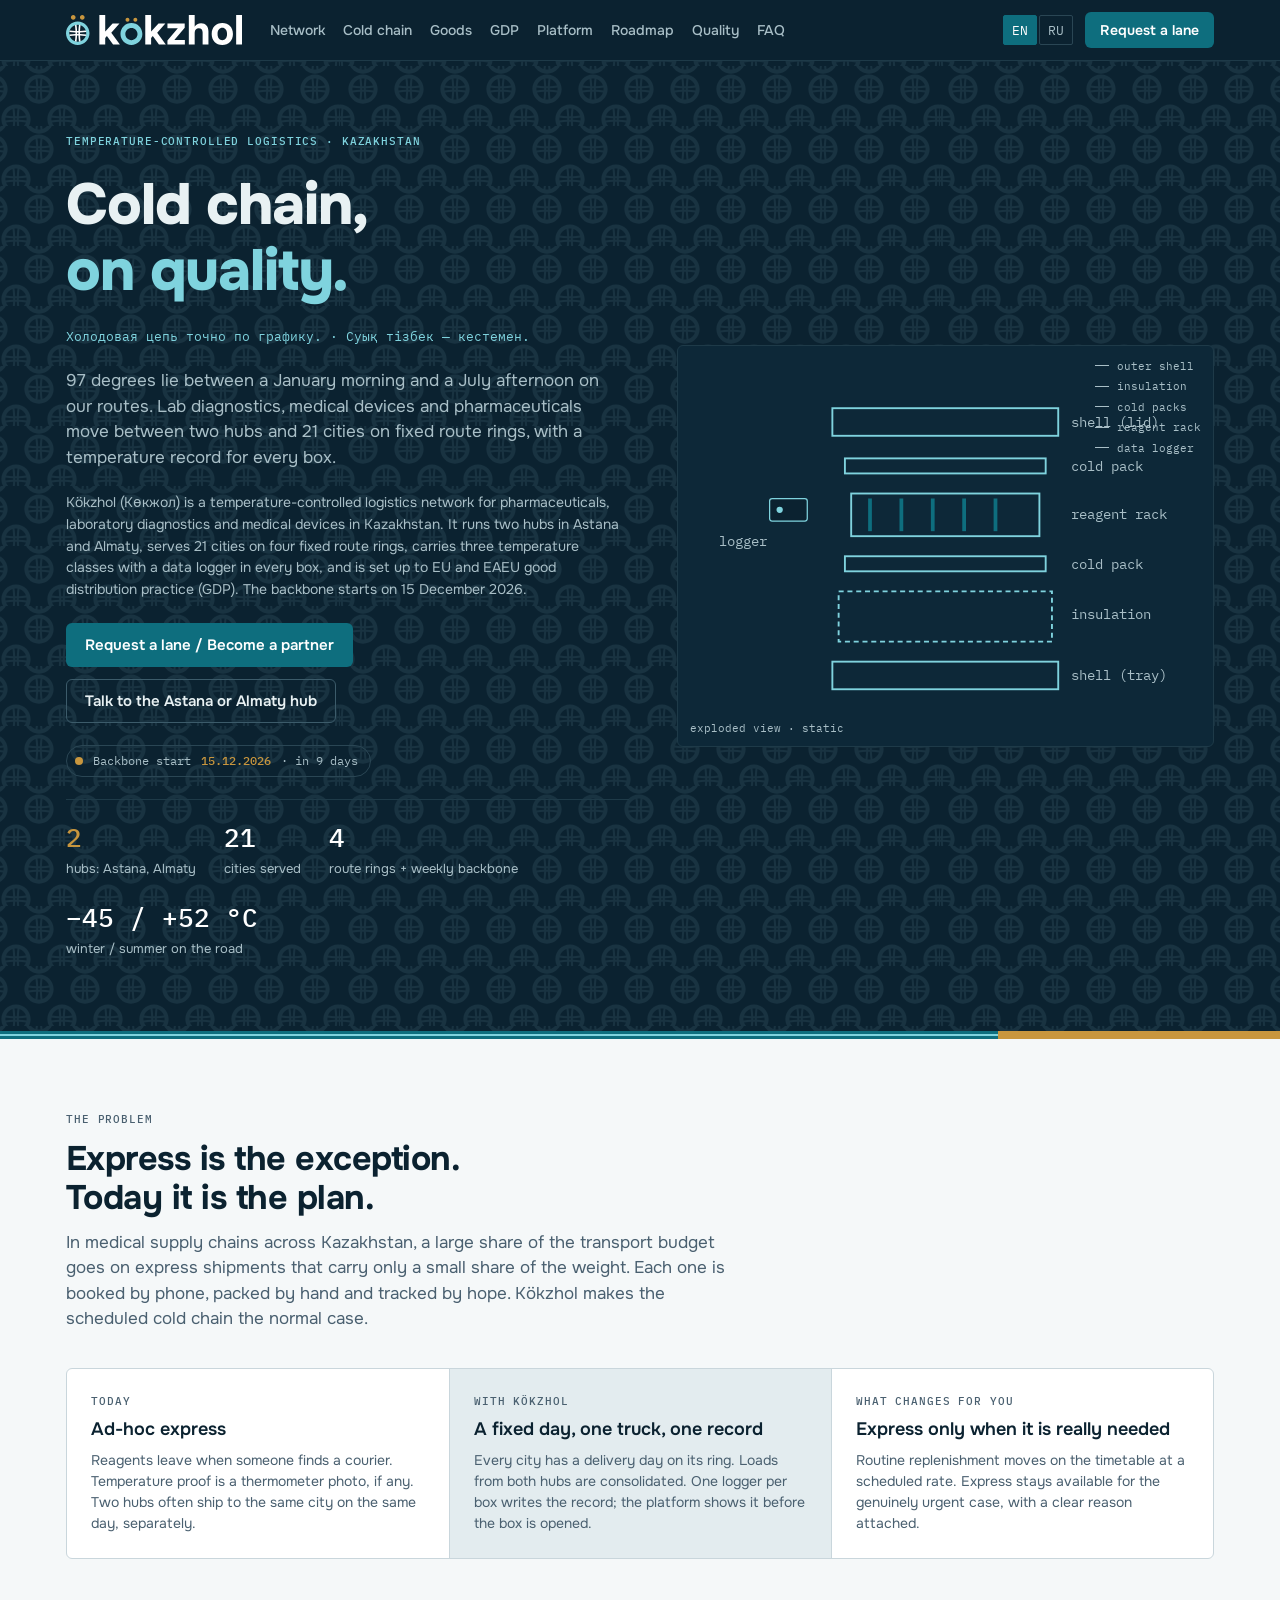
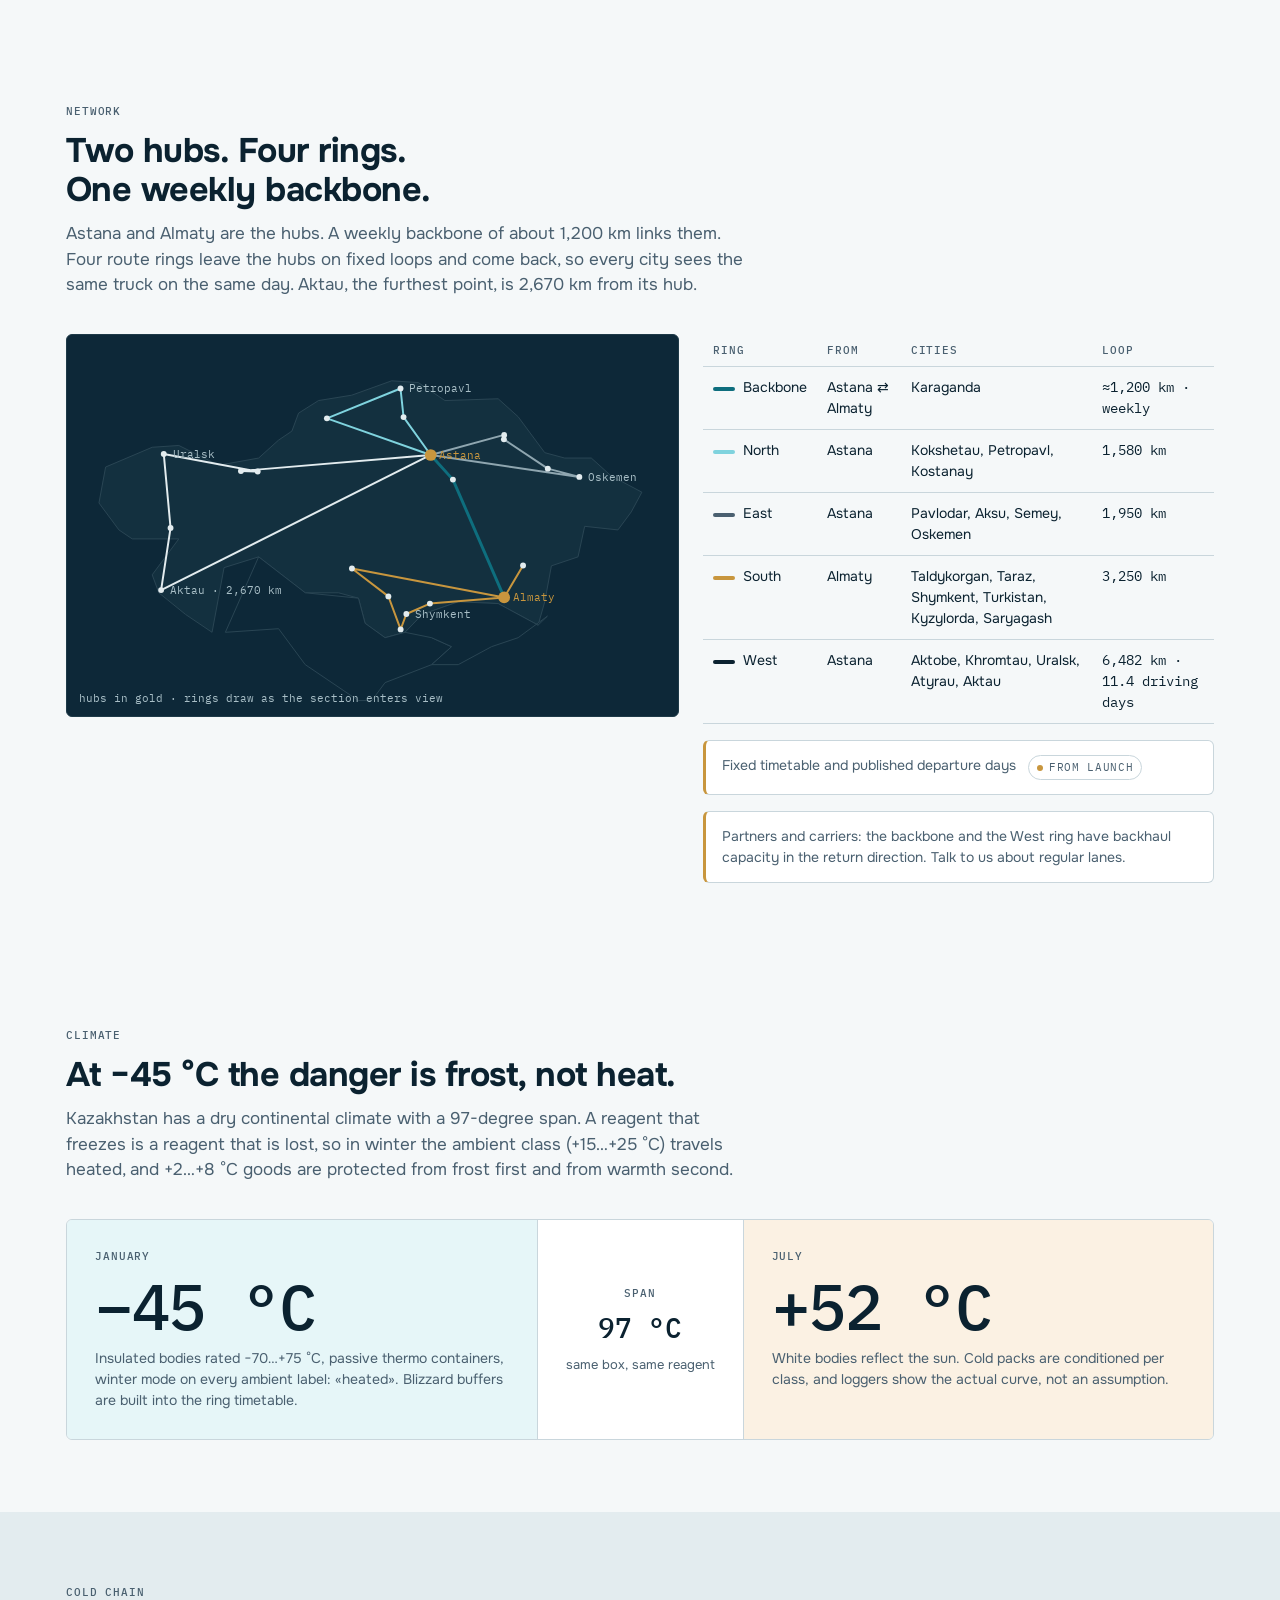
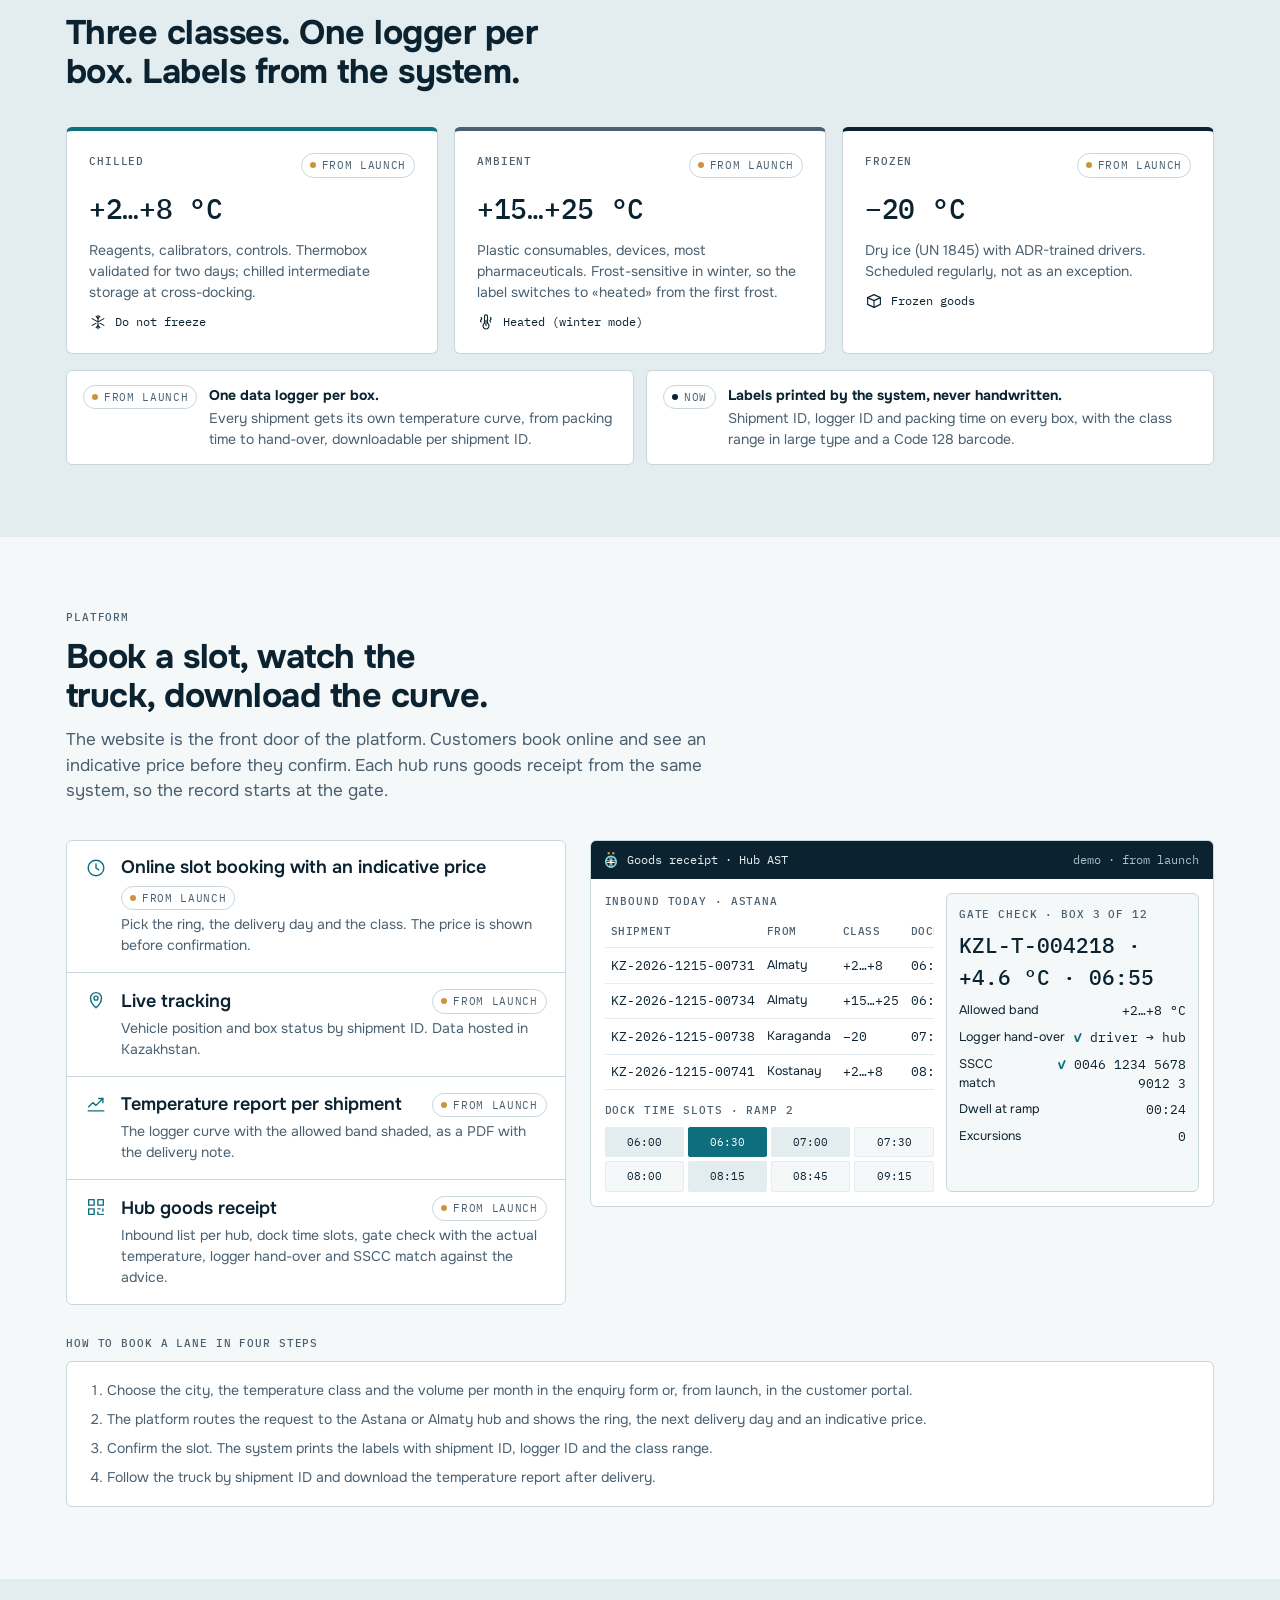
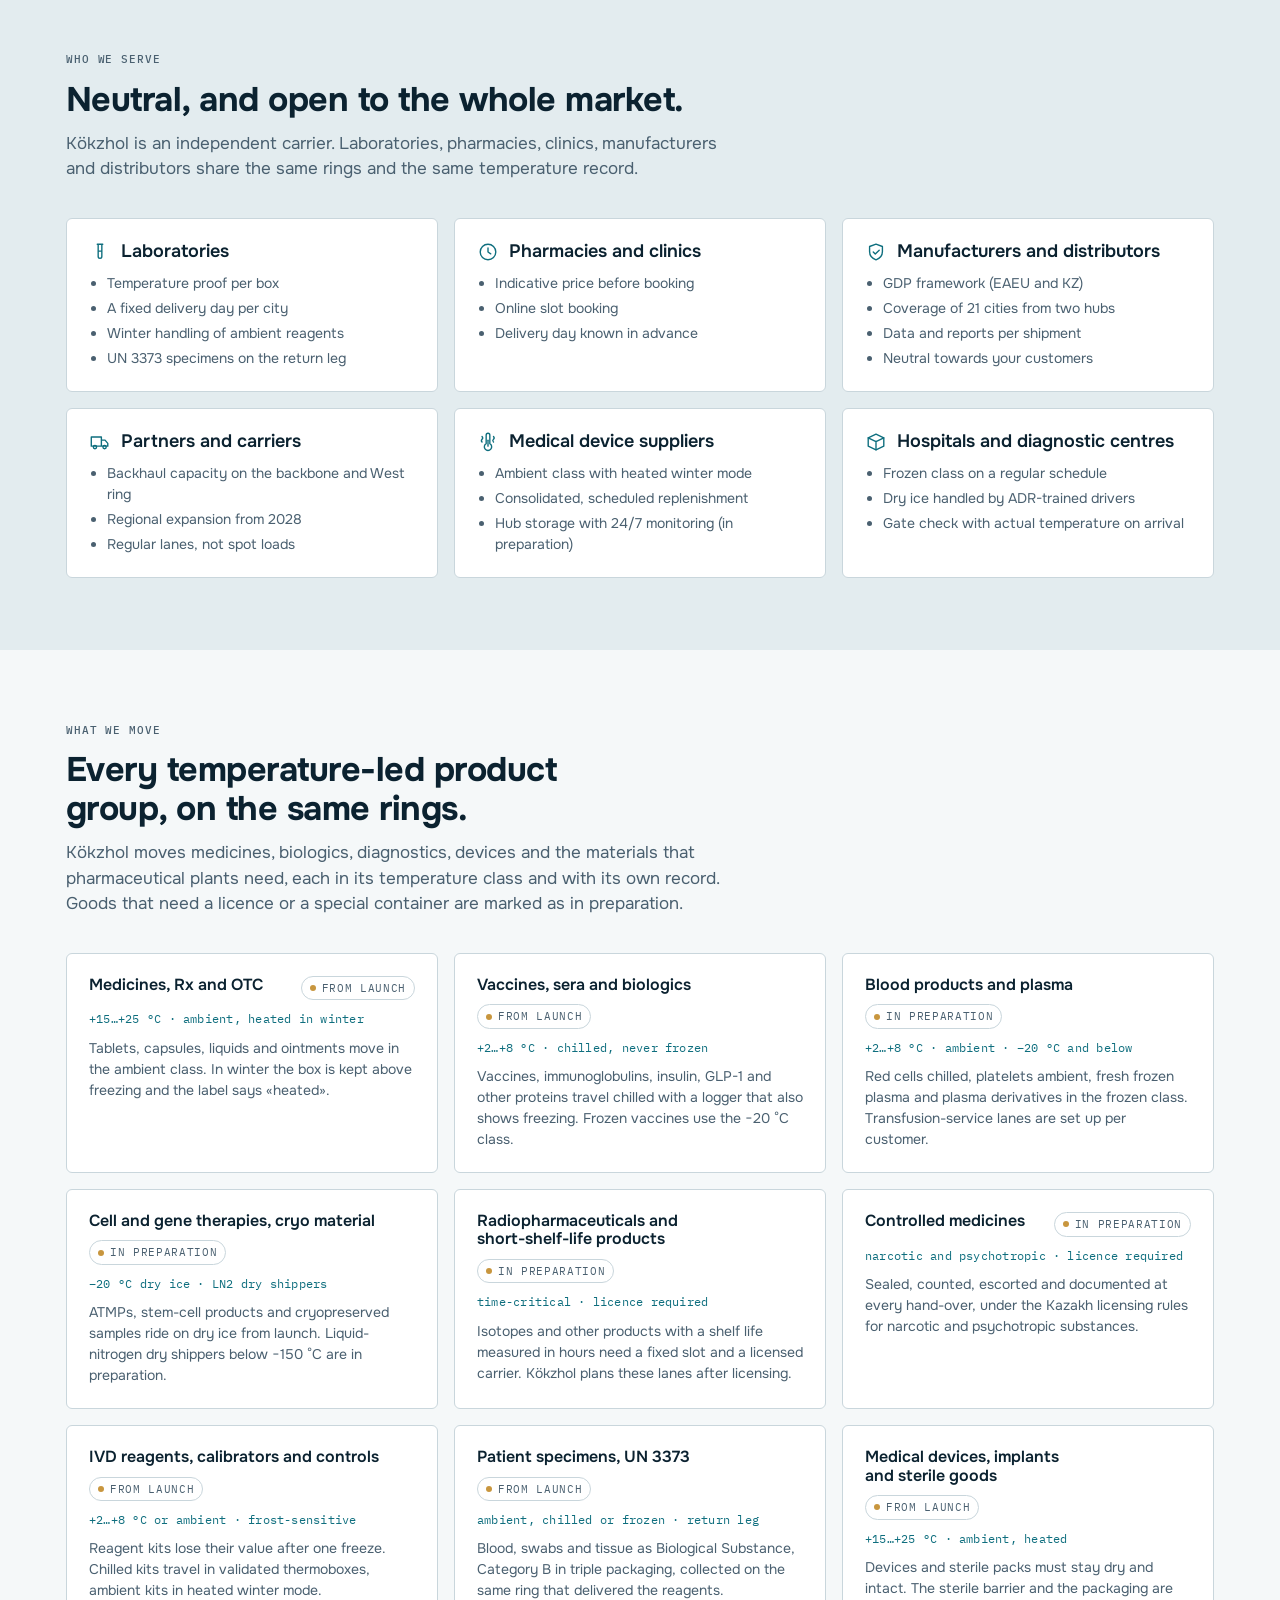
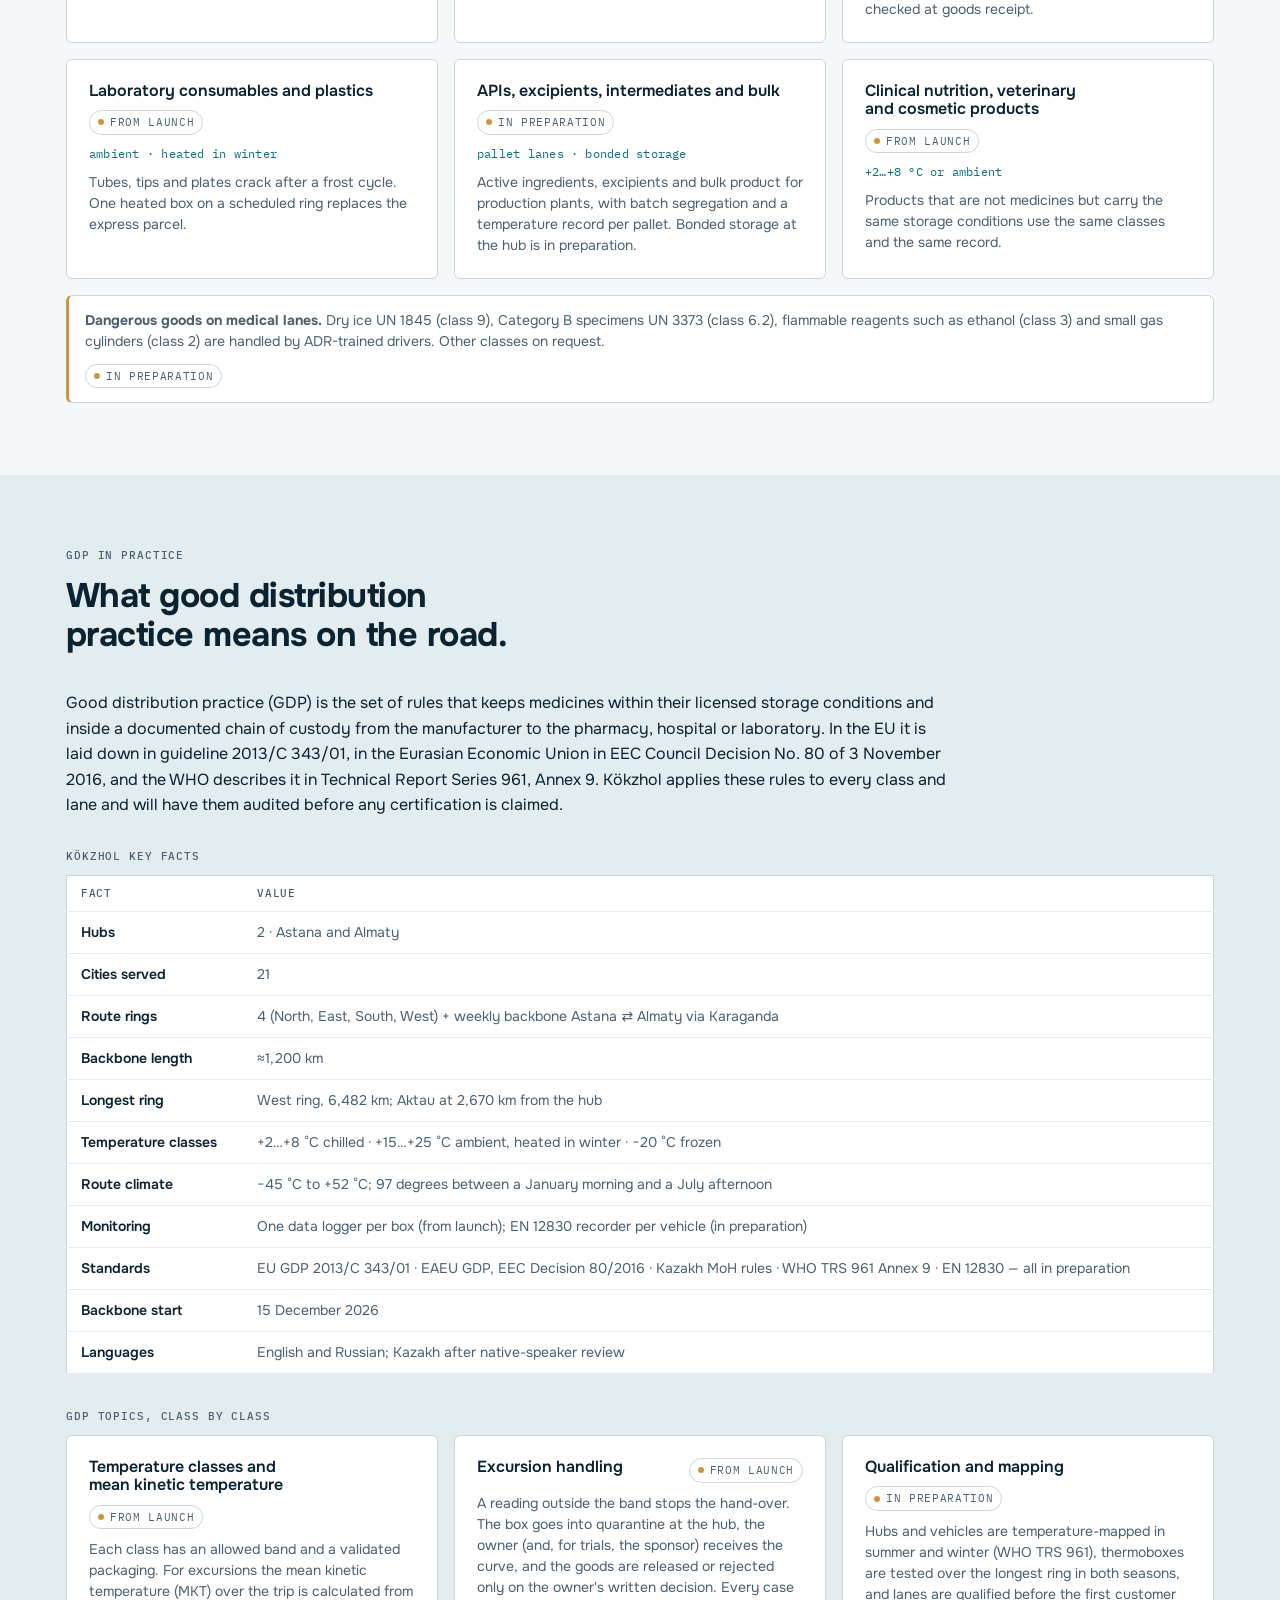
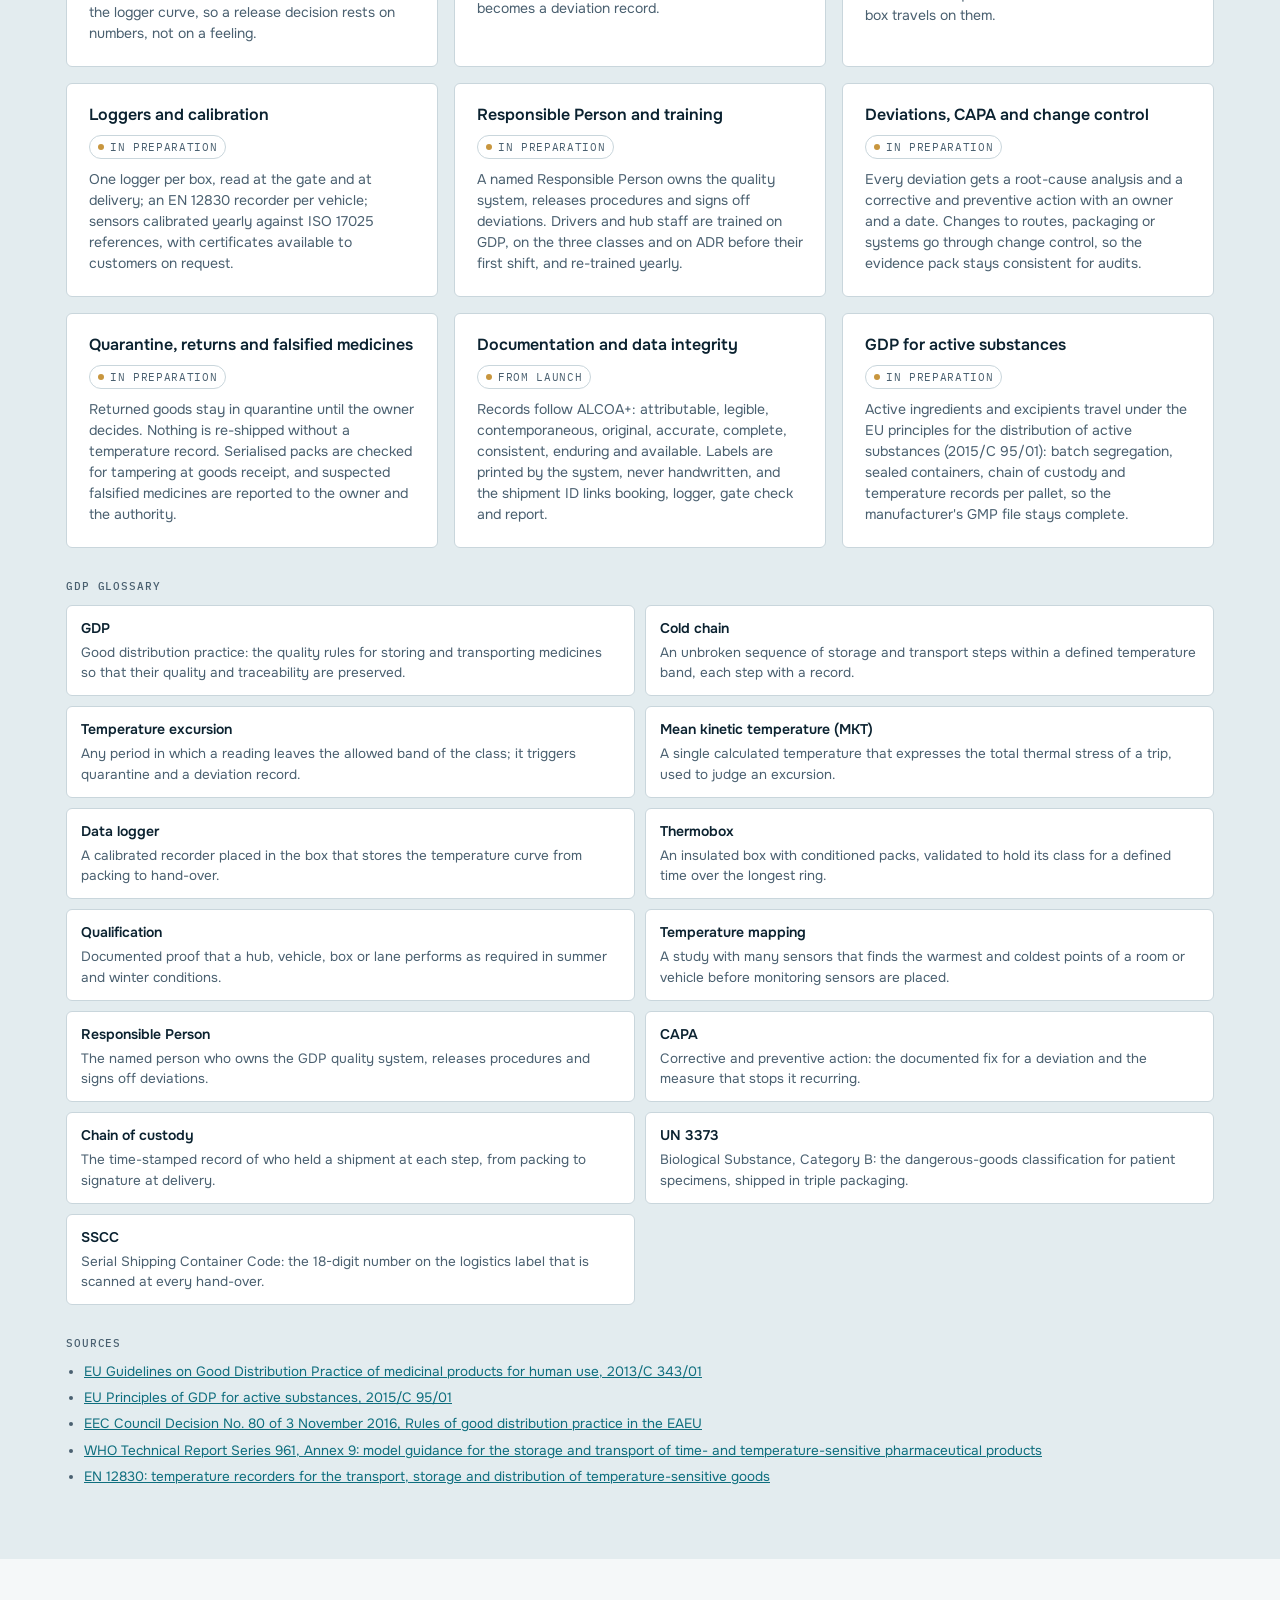
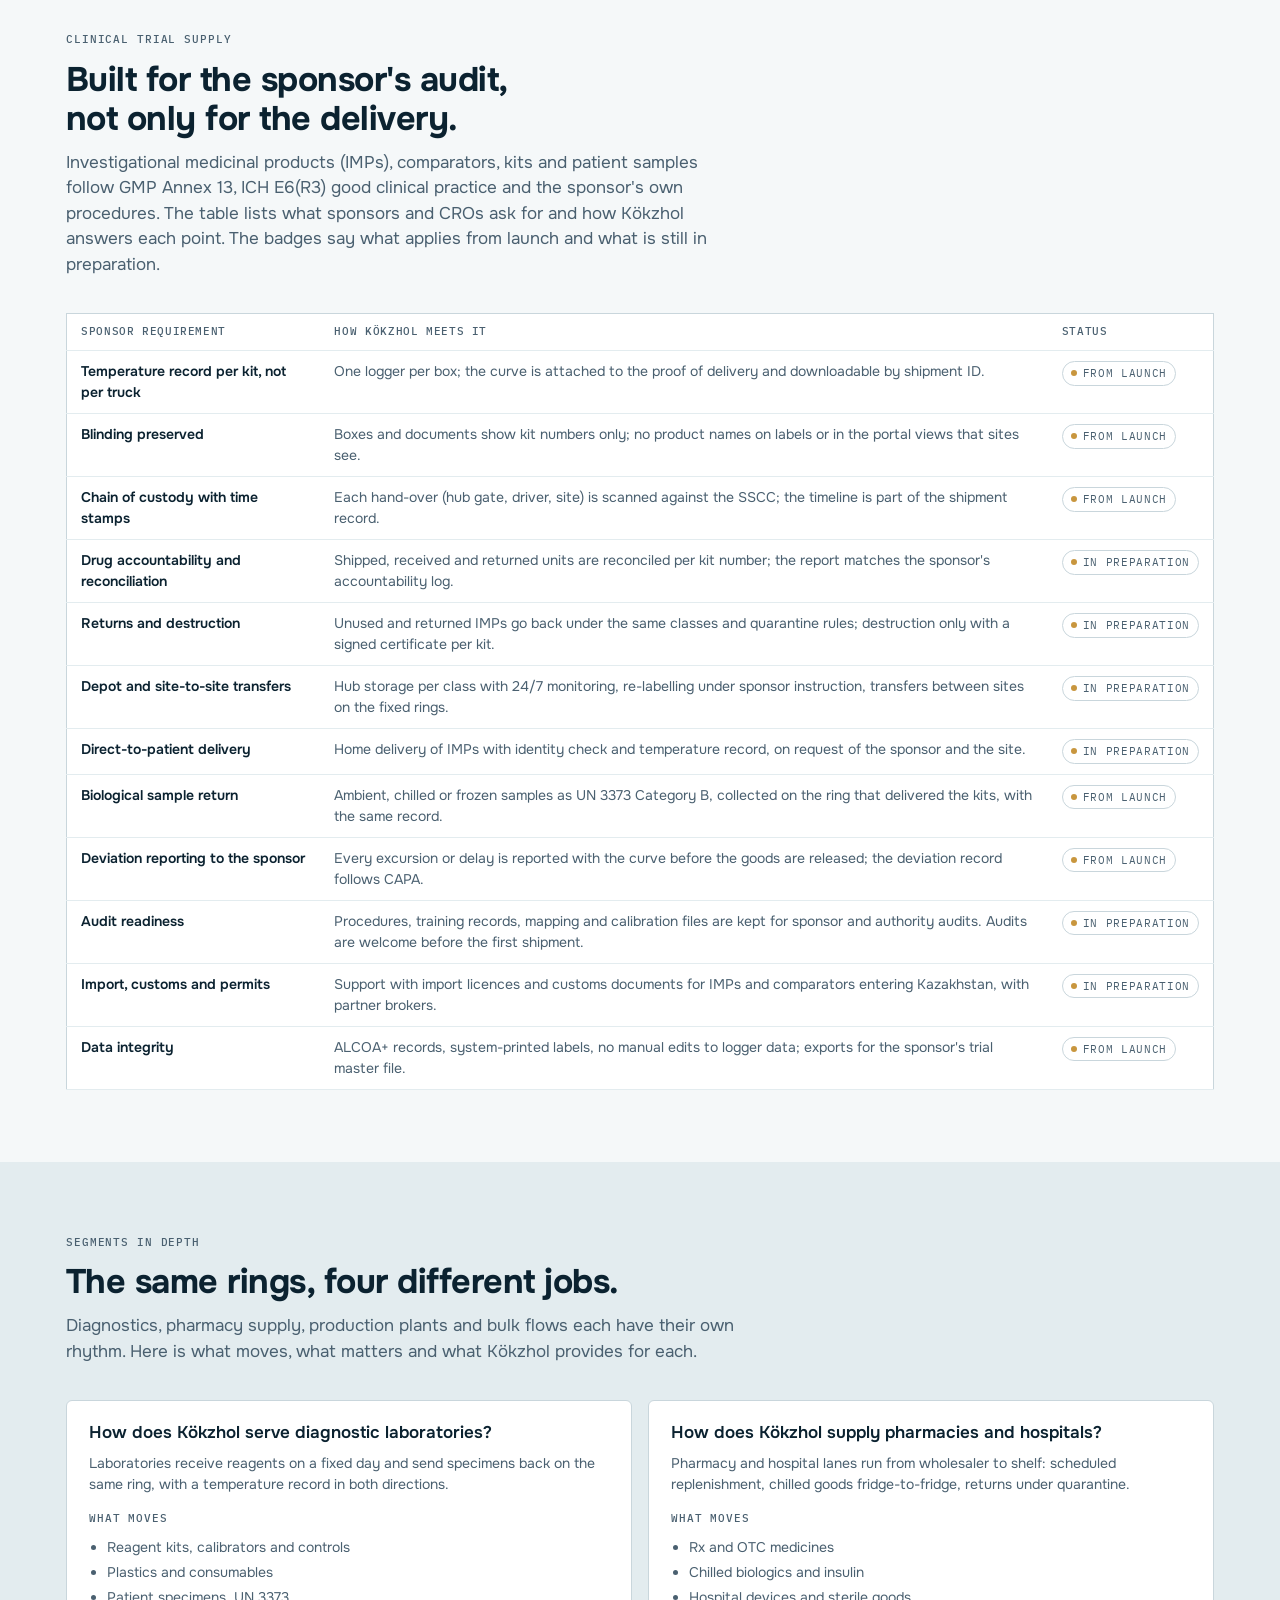
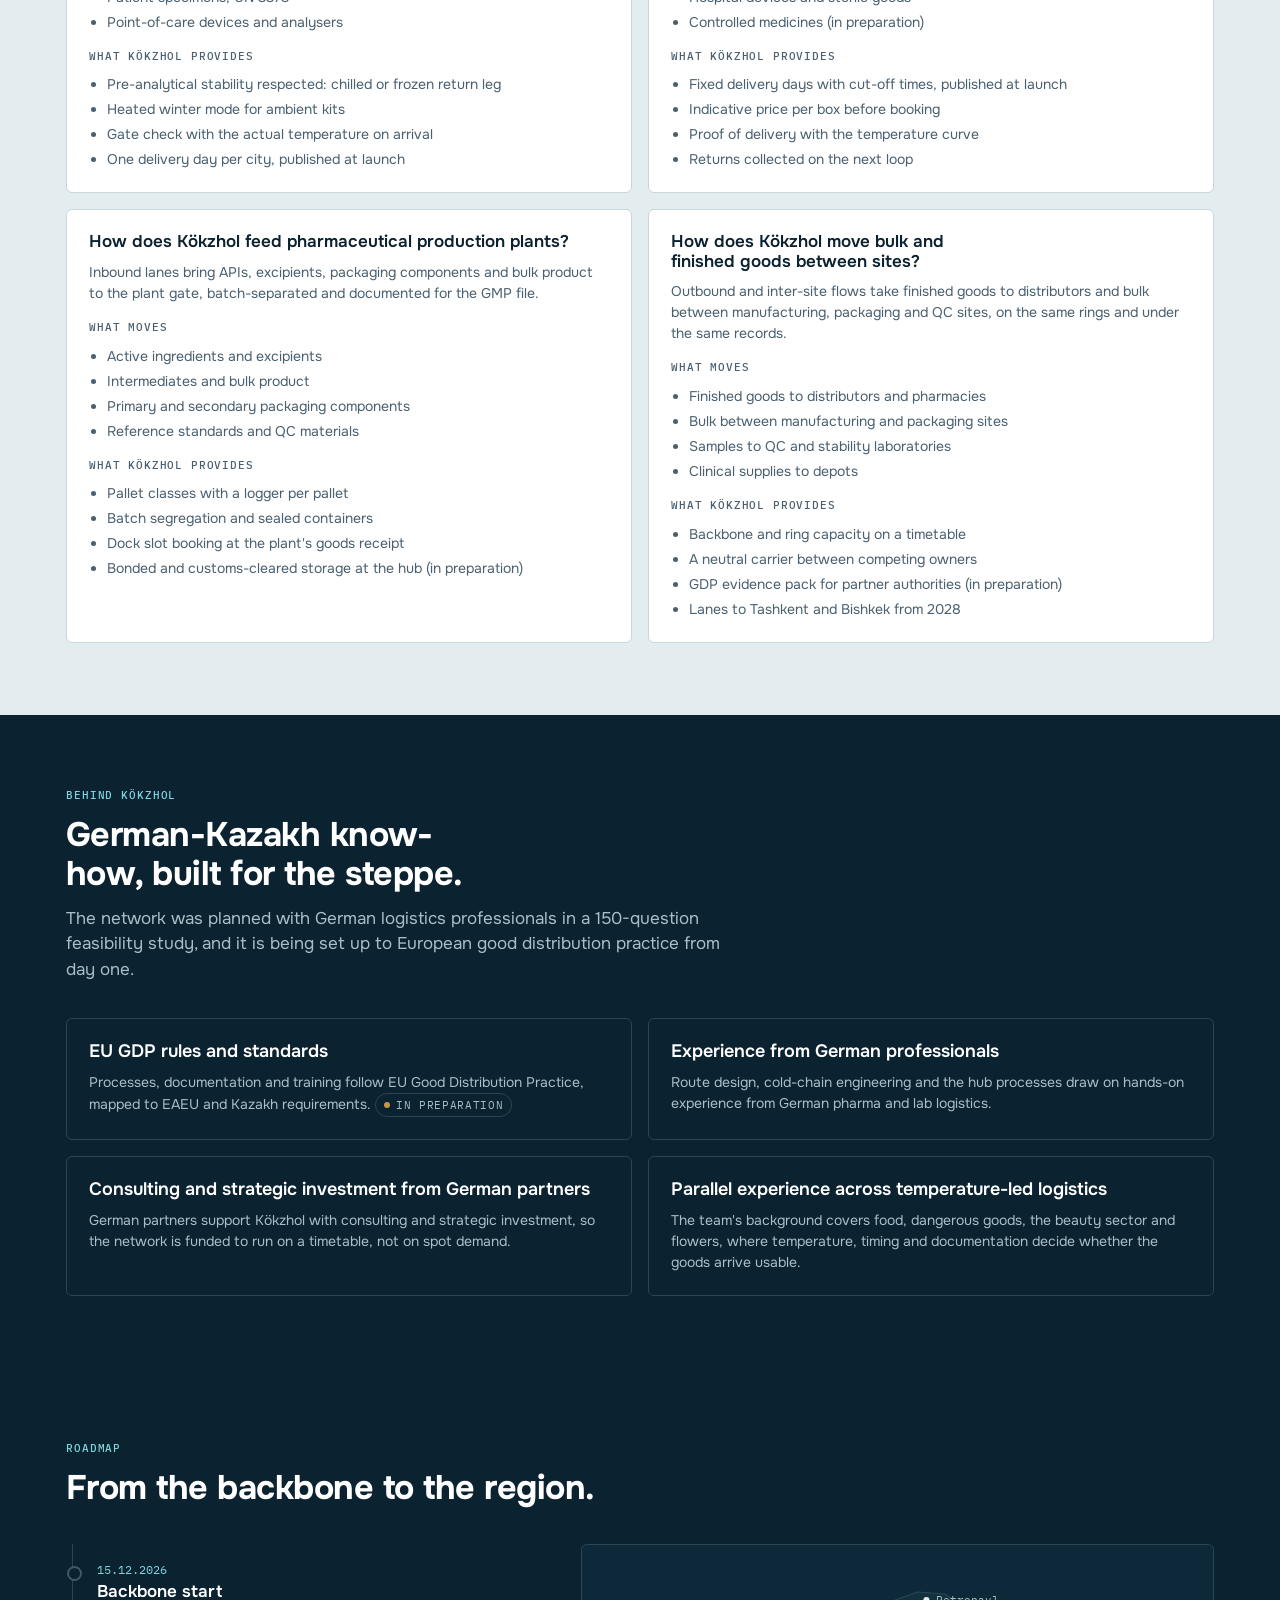
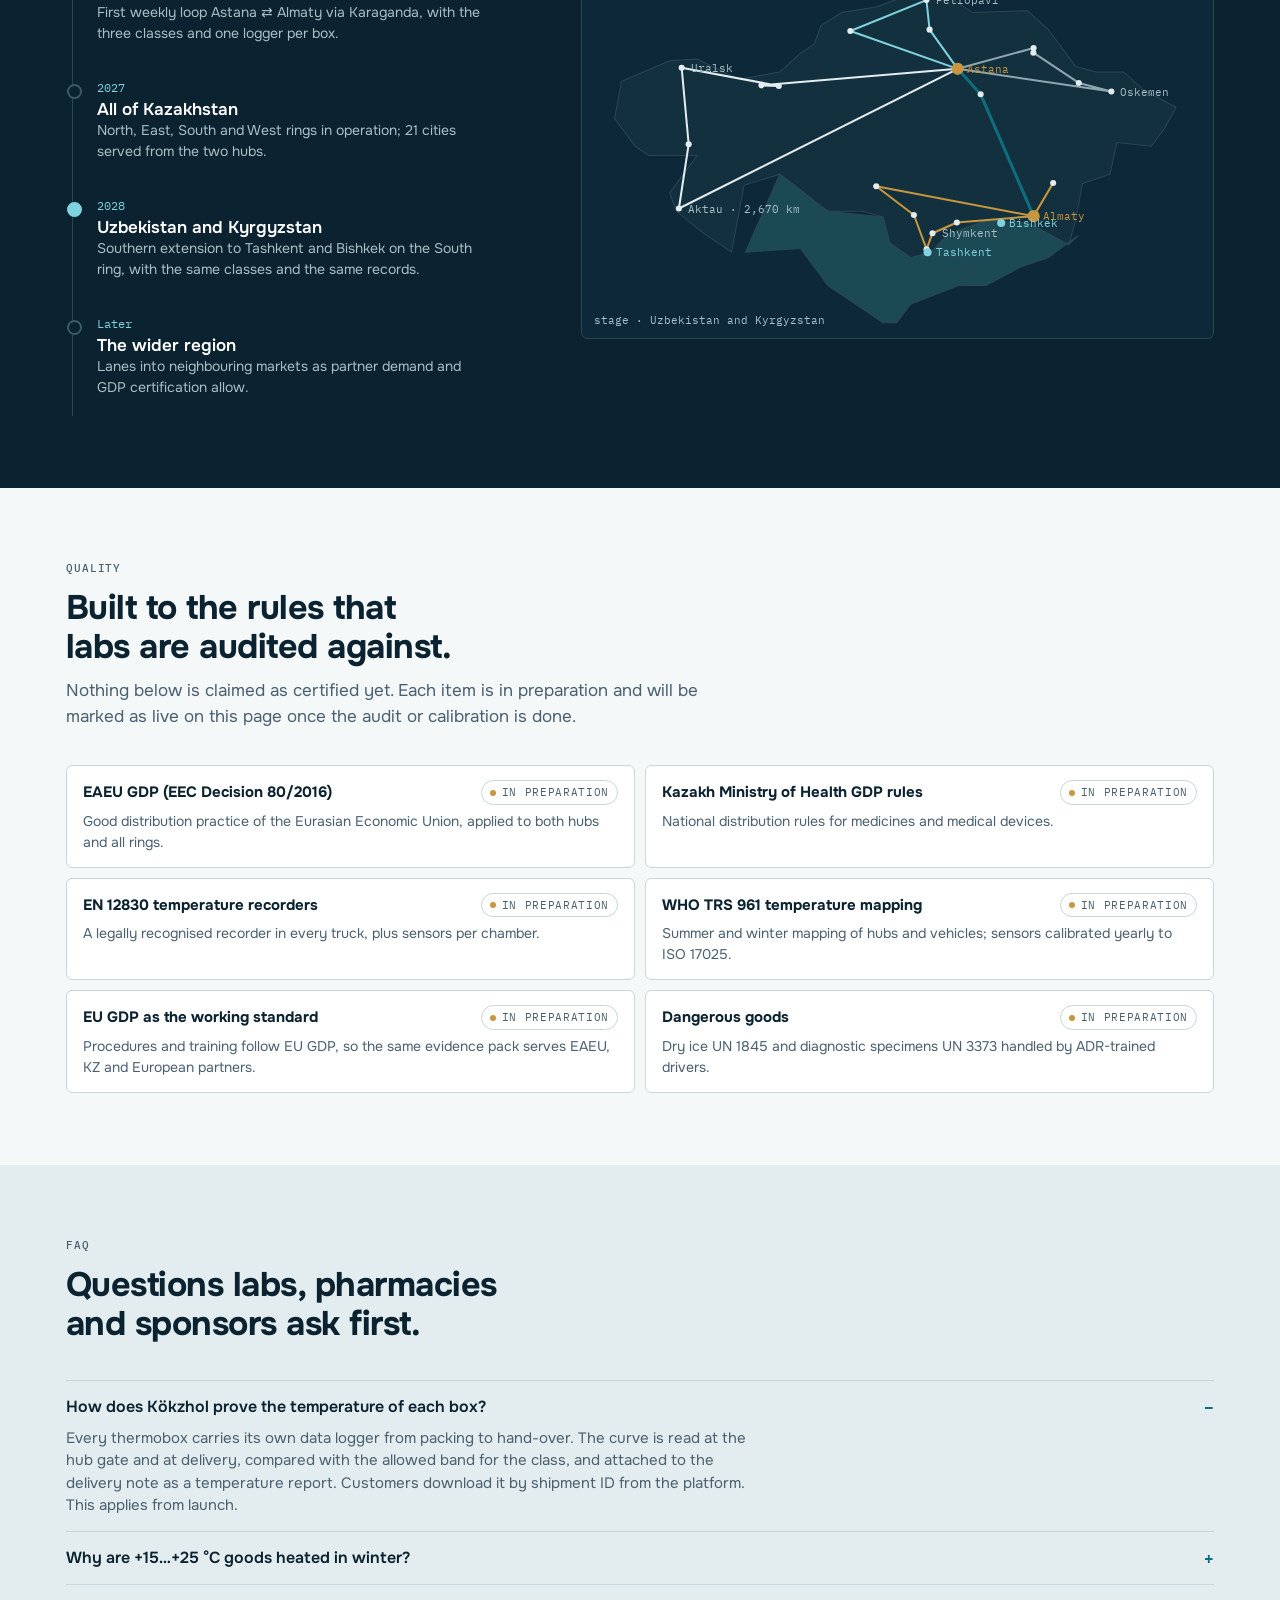
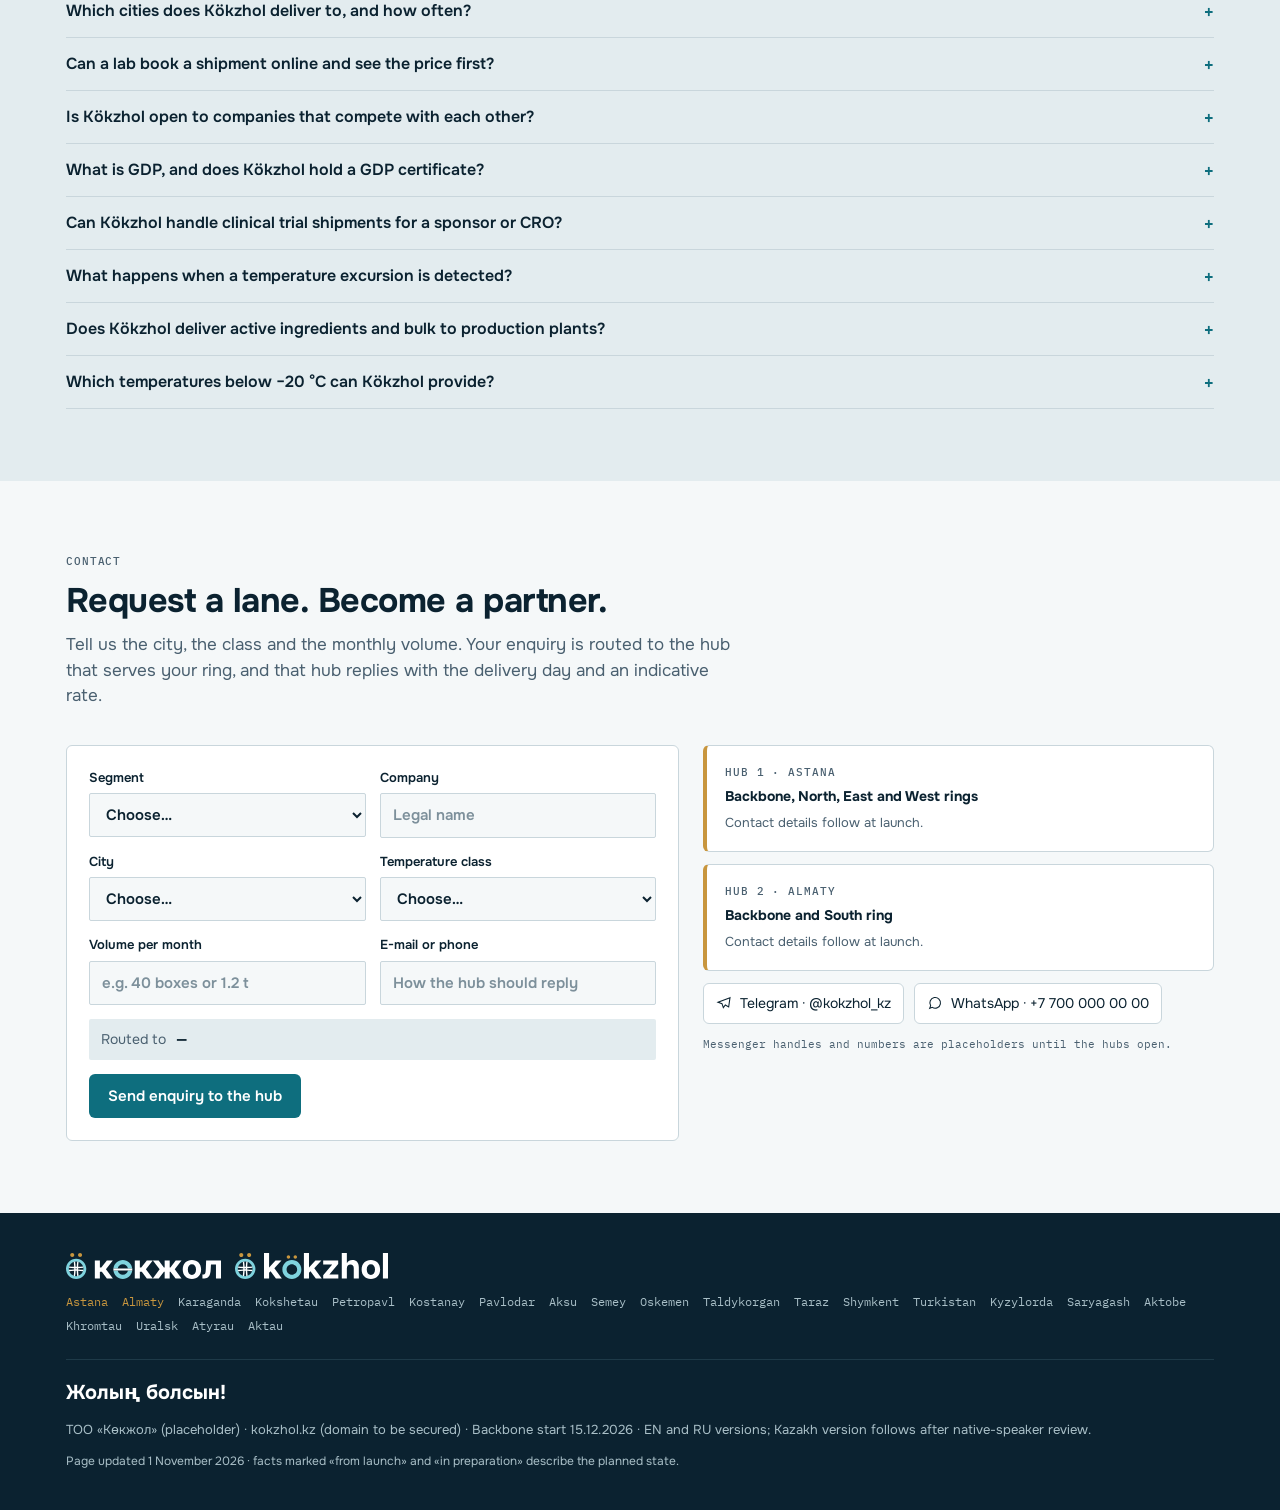
==== commit b1ef5066: "Hero claim: 'Cold chain,' with rotating continuation (on schedule / on quality / on fixed price) Co-" ====
--- a/index.html
+++ b/index.html
@@ -293,6 +293,8 @@
 footer .signoff{font-size:20px;font-weight:700;color:#fff}
 
 /* seo/gdp layer */
+.hero h1 .alt{display:inline-block;color:var(--ice);transition:opacity .35s ease,transform .35s ease}
+.hero h1 .alt.out{opacity:0;transform:translateY(8px)}
 .hero .answer{font-size:14px;line-height:1.55;color:var(--on-ink-muted);max-width:66ch}
 h3.sub{font-family:var(--mono);font-size:11px;letter-spacing:.08em;text-transform:uppercase;color:var(--ink-muted);font-weight:500;margin:32px 0 12px}
 .goods .card h3{font-size:16px}
@@ -351,7 +353,7 @@
   <div class="wrap">
     <div class="hero-copy">
       <span class="eyebrow" data-i18n="hero.eyebrow">Temperature-controlled logistics · Kazakhstan</span>
-      <h1 data-i18n="hero.h1">Cold chain, on schedule.</h1>
+      <h1 data-i18n="hero.h1">Cold chain, <span class="alt" id="alt-word">on schedule.</span></h1>
       <p class="hero-claim" data-i18n="hero.claim">Холодовая цепь точно по графику. · Суық тізбек — кестемен.</p>
       <p class="lede" data-i18n="hero.lede">97 degrees lie between a January morning and a July afternoon on our routes. Lab diagnostics, medical devices and pharmaceuticals move between two hubs and 21 cities on fixed route rings, with a temperature record for every box.</p>
       <p class="answer" data-i18n="hero.answer">Kökzhol (Көкжол) is a temperature-controlled logistics network for pharmaceuticals, laboratory diagnostics and medical devices in Kazakhstan. It runs two hubs in Astana and Almaty, serves 21 cities on four fixed route rings, carries three temperature classes with a data logger in every box, and is set up to EU and EAEU good distribution practice (GDP). The backbone starts on 15 December 2026.</p>
@@ -791,7 +793,7 @@
 const RU={
 'meta.desc':'Kökzhol / Көкжол: температурная логистика для лабораторной диагностики, медицинских изделий и фармацевтики в Казахстане. Два хаба, 21 город, четыре кольцевых маршрута. Холодовая цепь точно по графику.',
 'nav.network':'Сеть','nav.cold':'Холодовая цепь','nav.platform':'Платформа','nav.roadmap':'Дорожная карта','nav.quality':'Качество','nav.cta':'Запросить маршрут',
-'hero.eyebrow':'Температурная логистика · Казахстан','hero.h1':'Холодовая цепь точно по графику.','hero.claim':'Cold chain, on schedule. · Суық тізбек — кестемен.',
+'hero.eyebrow':'Температурная логистика · Казахстан','hero.h1':'Холодовая цепь <span class="alt" id="alt-word">точно по графику.</span>','hero.claim':'Cold chain, on schedule. · Суық тізбек — кестемен.',
 'hero.lede':'Между январским утром и июльским днём на наших маршрутах 97 градусов. Лабораторная диагностика, медицинские изделия и фармацевтика движутся между двумя хабами и 21 городом по фиксированным кольцевым маршрутам, с температурной записью для каждого бокса.',
 'hero.cta1':'Запросить маршрут / Стать партнёром','hero.cta2':'Связаться с хабом Астана или Алматы','hero.launch':'Старт магистрали',
 'stat.hubs':'хаба: Астана, Алматы','stat.cities':'город обслуживания','stat.rings':'кольцевых маршрута + еженедельная магистраль','stat.climate':'зима / лето на маршруте',
@@ -1067,6 +1069,11 @@
   :`<strong>Enquiry prepared for the ${hub}.</strong> ${form.company.value} · ${cityLabel(c)} · ${cls} · ${form.volume.value}.<br><span style="color:var(--ink-muted)">Demo page: the hub mailbox is not connected yet. Until launch, send the same details to the ${hub} via Telegram or WhatsApp.</span>`;
 });
 
+/* ---------- hero claim: the continuation rotates; reduced motion keeps "on schedule." ---------- */
+const ALTS={en:['on schedule.','on quality.','on fixed price.'],ru:['точно по графику.','с гарантией качества.','по фиксированной цене.']};
+let altI=0;
+if(!matchMedia('(prefers-reduced-motion: reduce)').matches){setInterval(()=>{const el=document.getElementById('alt-word');if(!el||document.hidden)return;altI=(altI+1)%ALTS.en.length;el.classList.add('out');setTimeout(()=>{el.textContent=(ALTS[LANG]||ALTS.en)[altI];el.classList.remove('out');},380);},3400);}
+
 /* ---------- countdown to 15.12.2026 ---------- */
 function countdown(){const el=document.getElementById('countdown');const d=Math.ceil((new Date(2026,11,15)-new Date())/86400000);
  if(d>0)el.textContent=LANG==='ru'?`· через ${d} дн.`:`· in ${d} days`;else if(d>-1)el.textContent=LANG==='ru'?'· сегодня':'· today';else el.textContent=LANG==='ru'?'· в работе':'· running';}
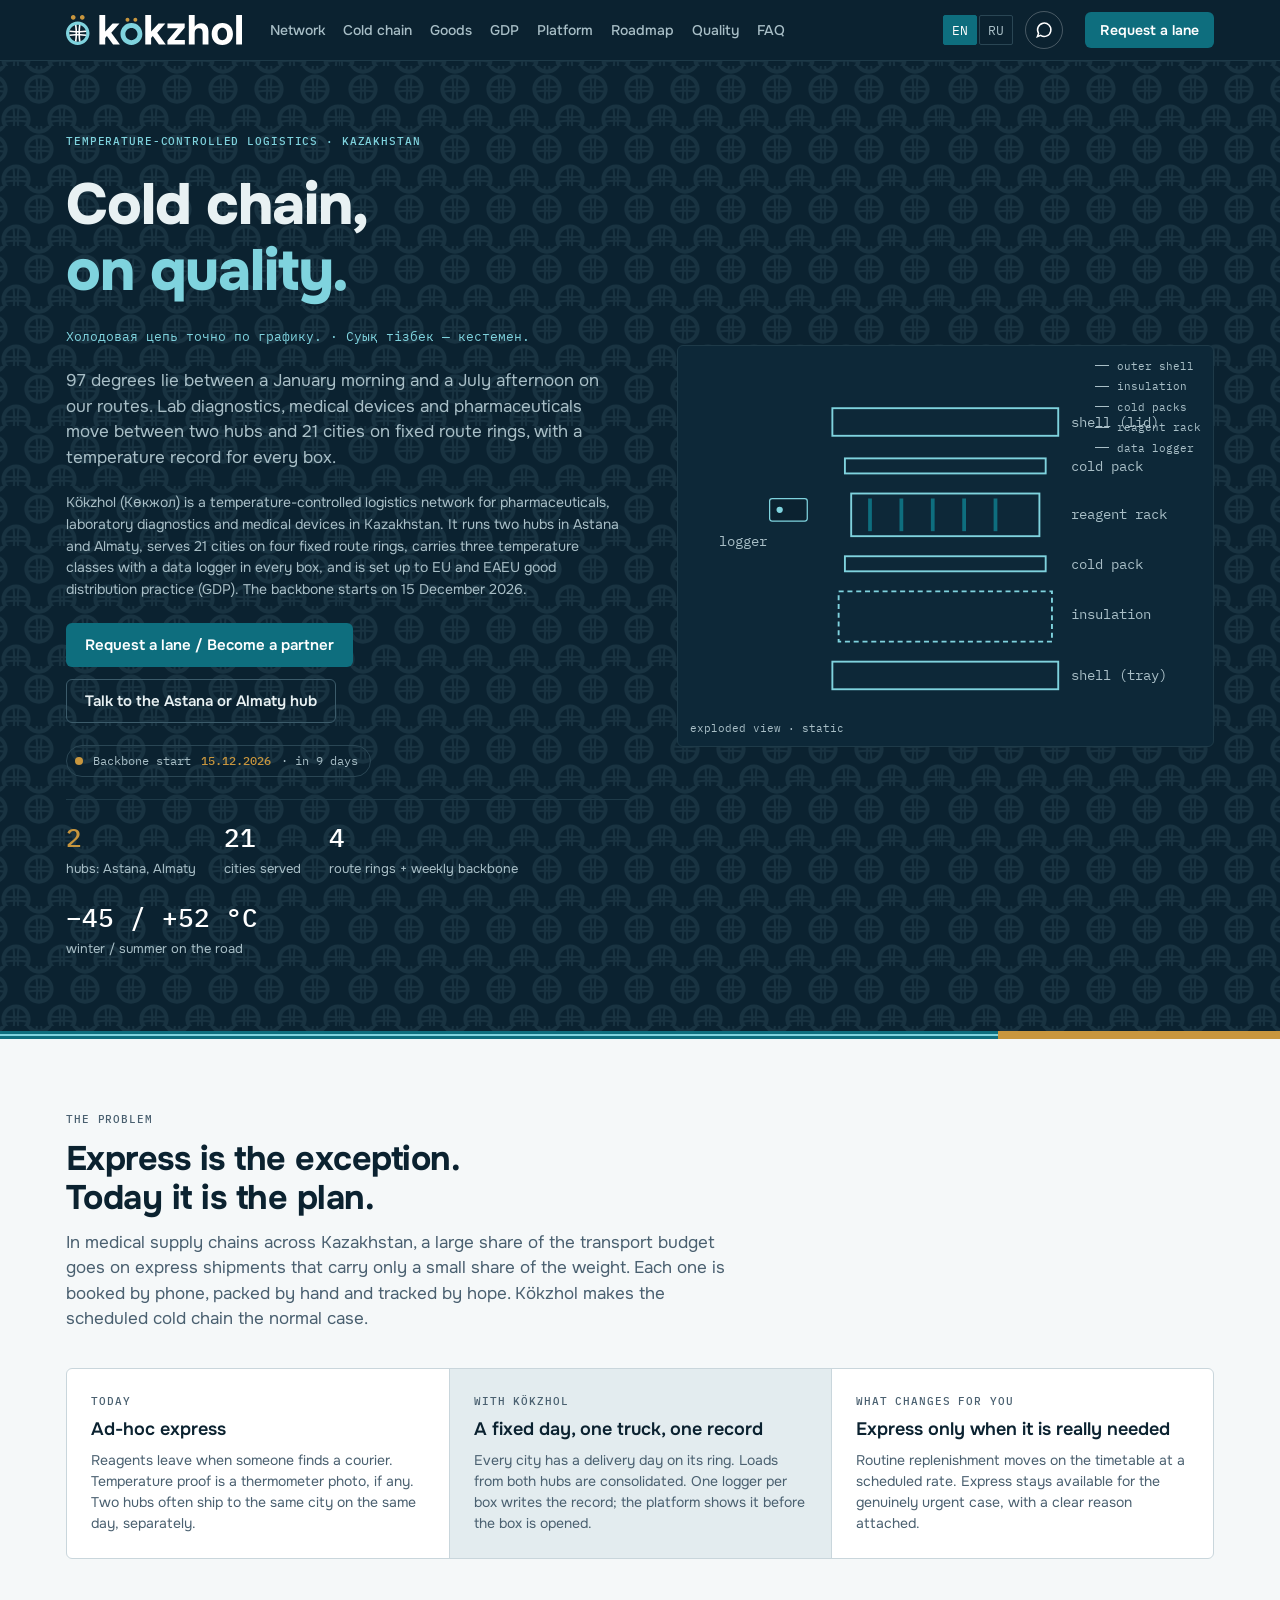
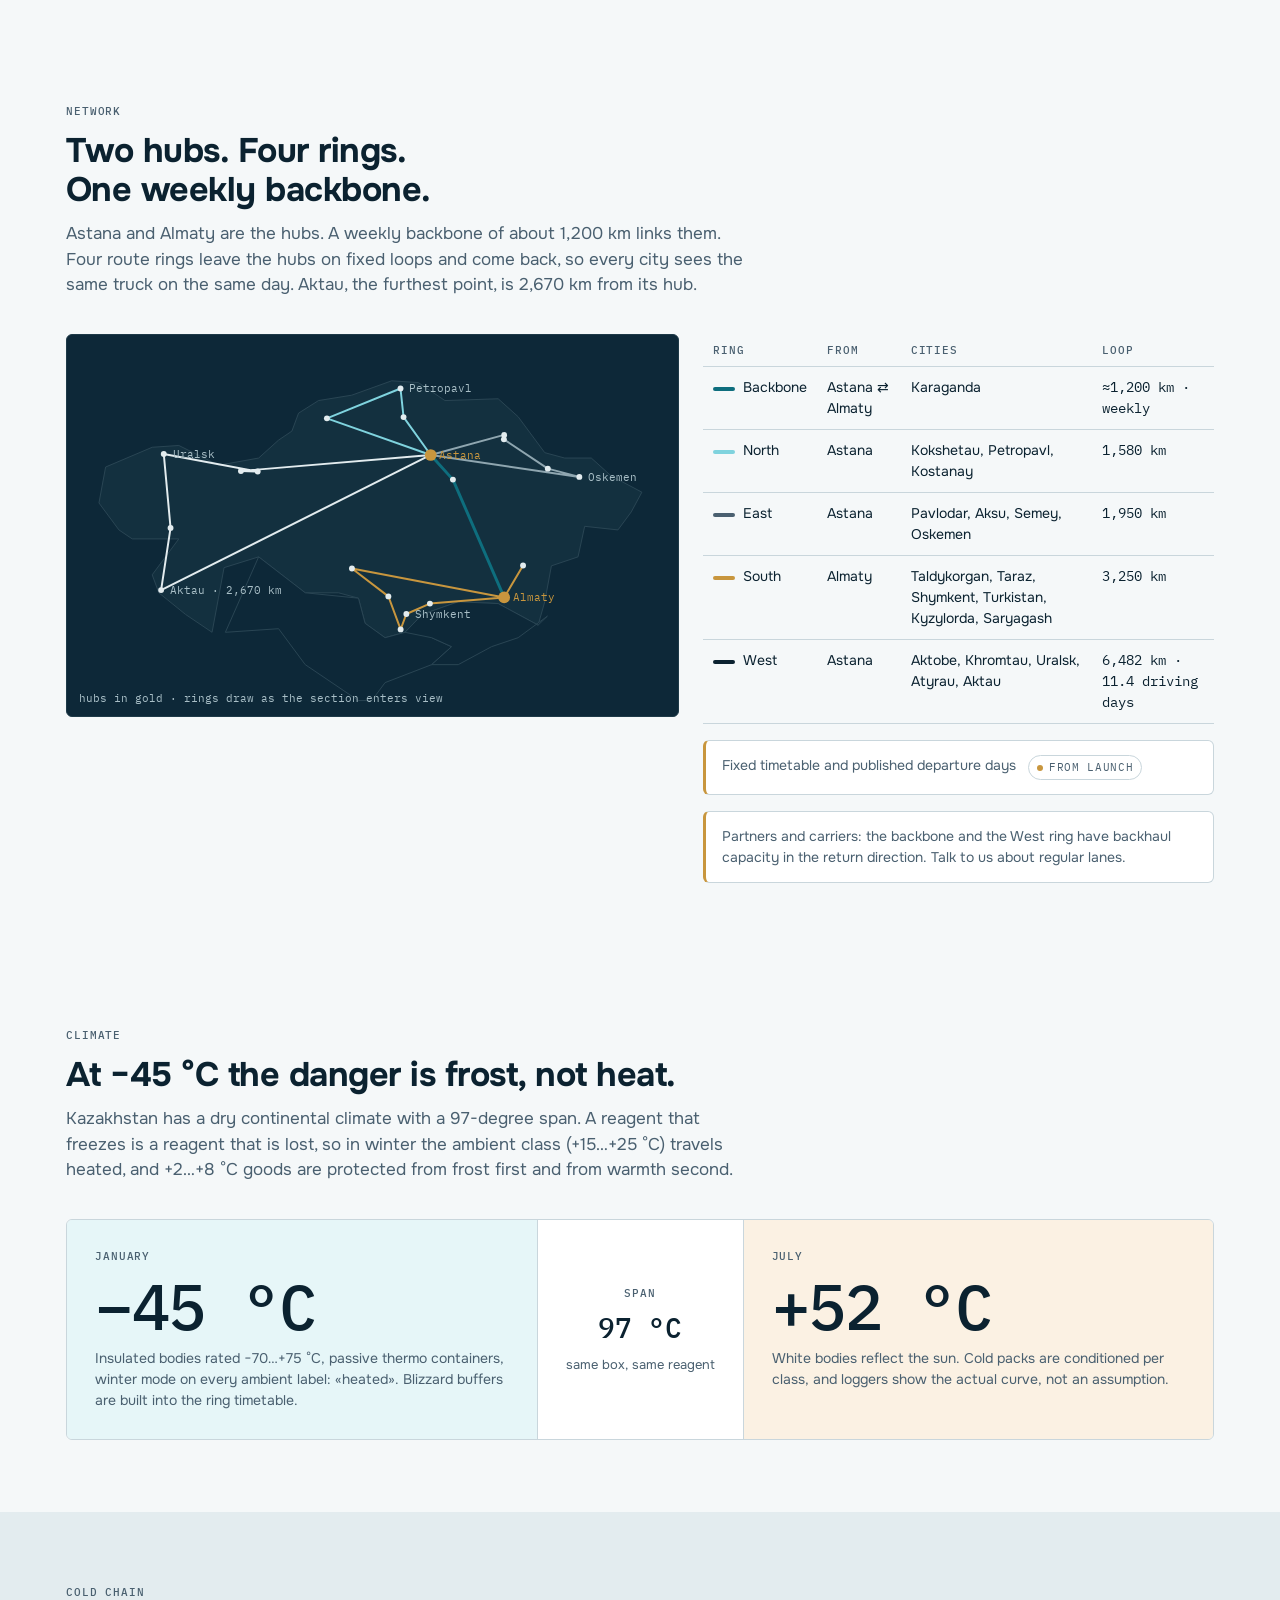
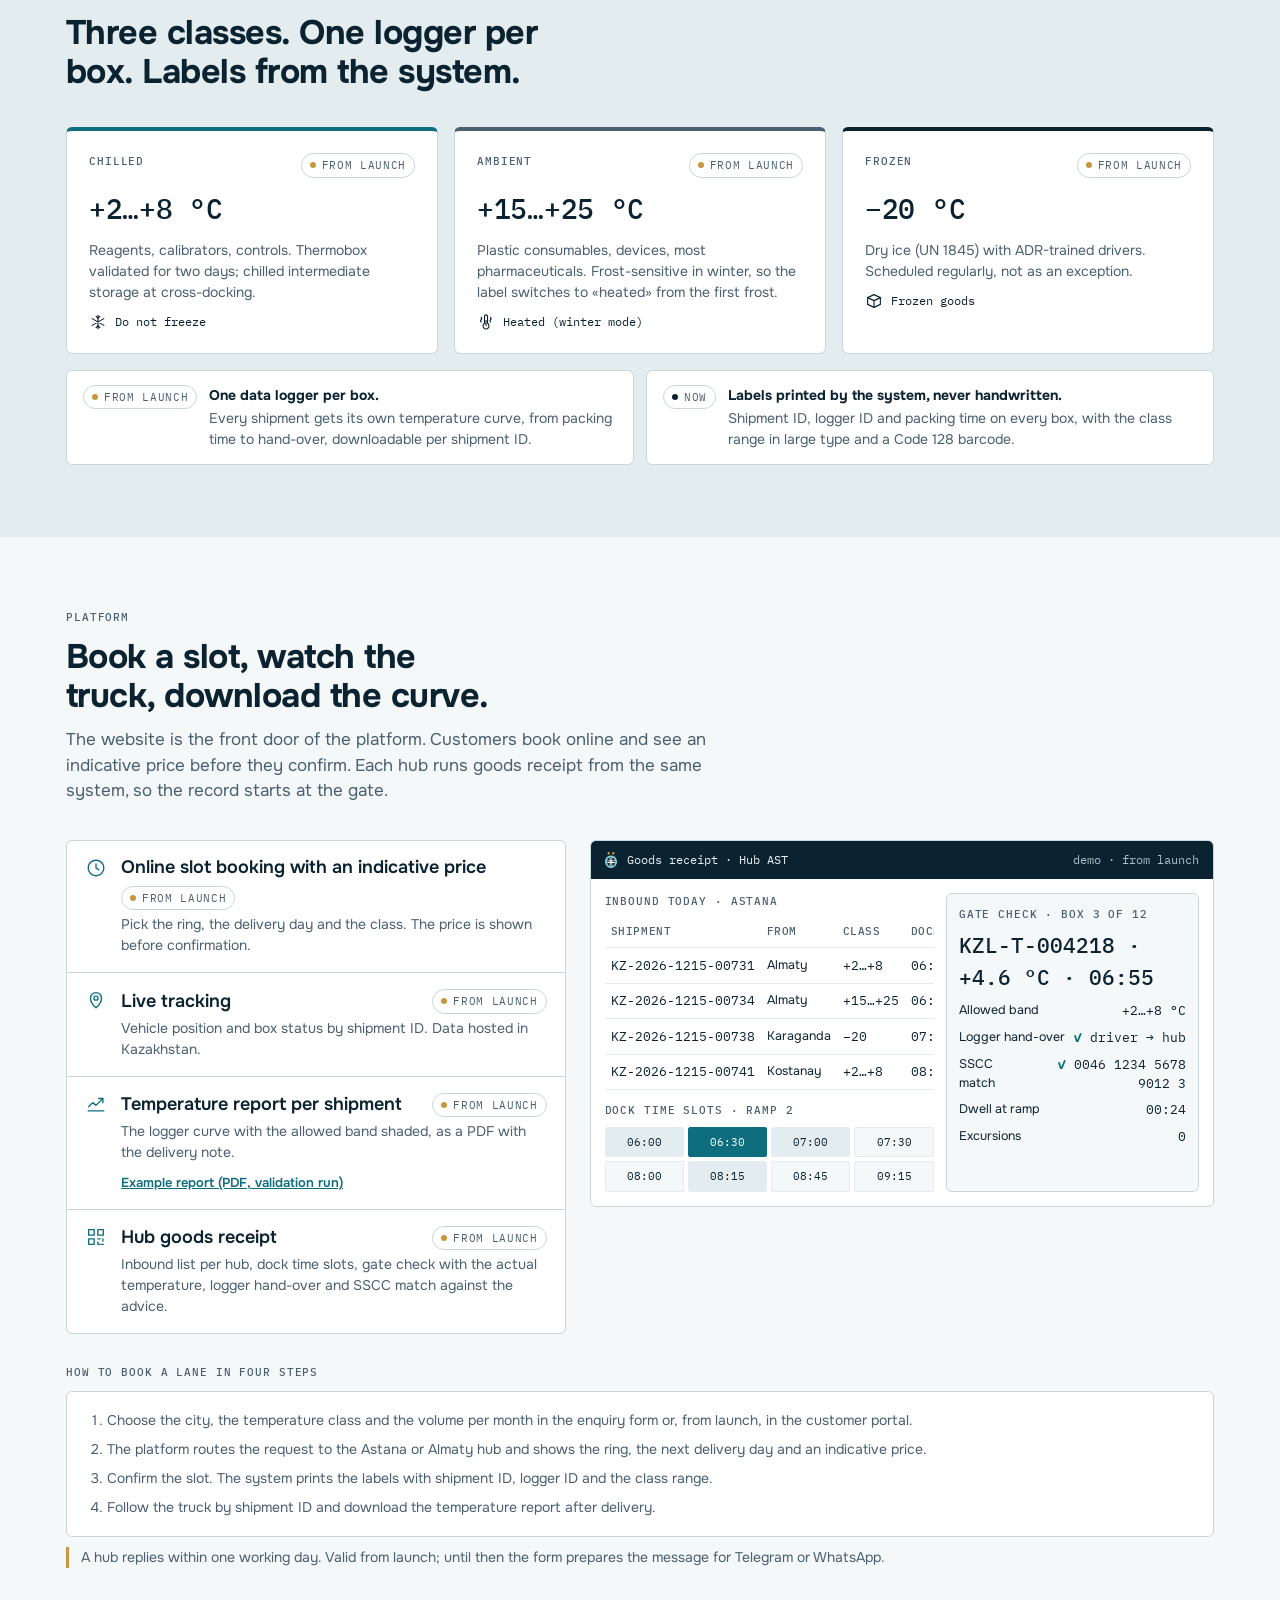
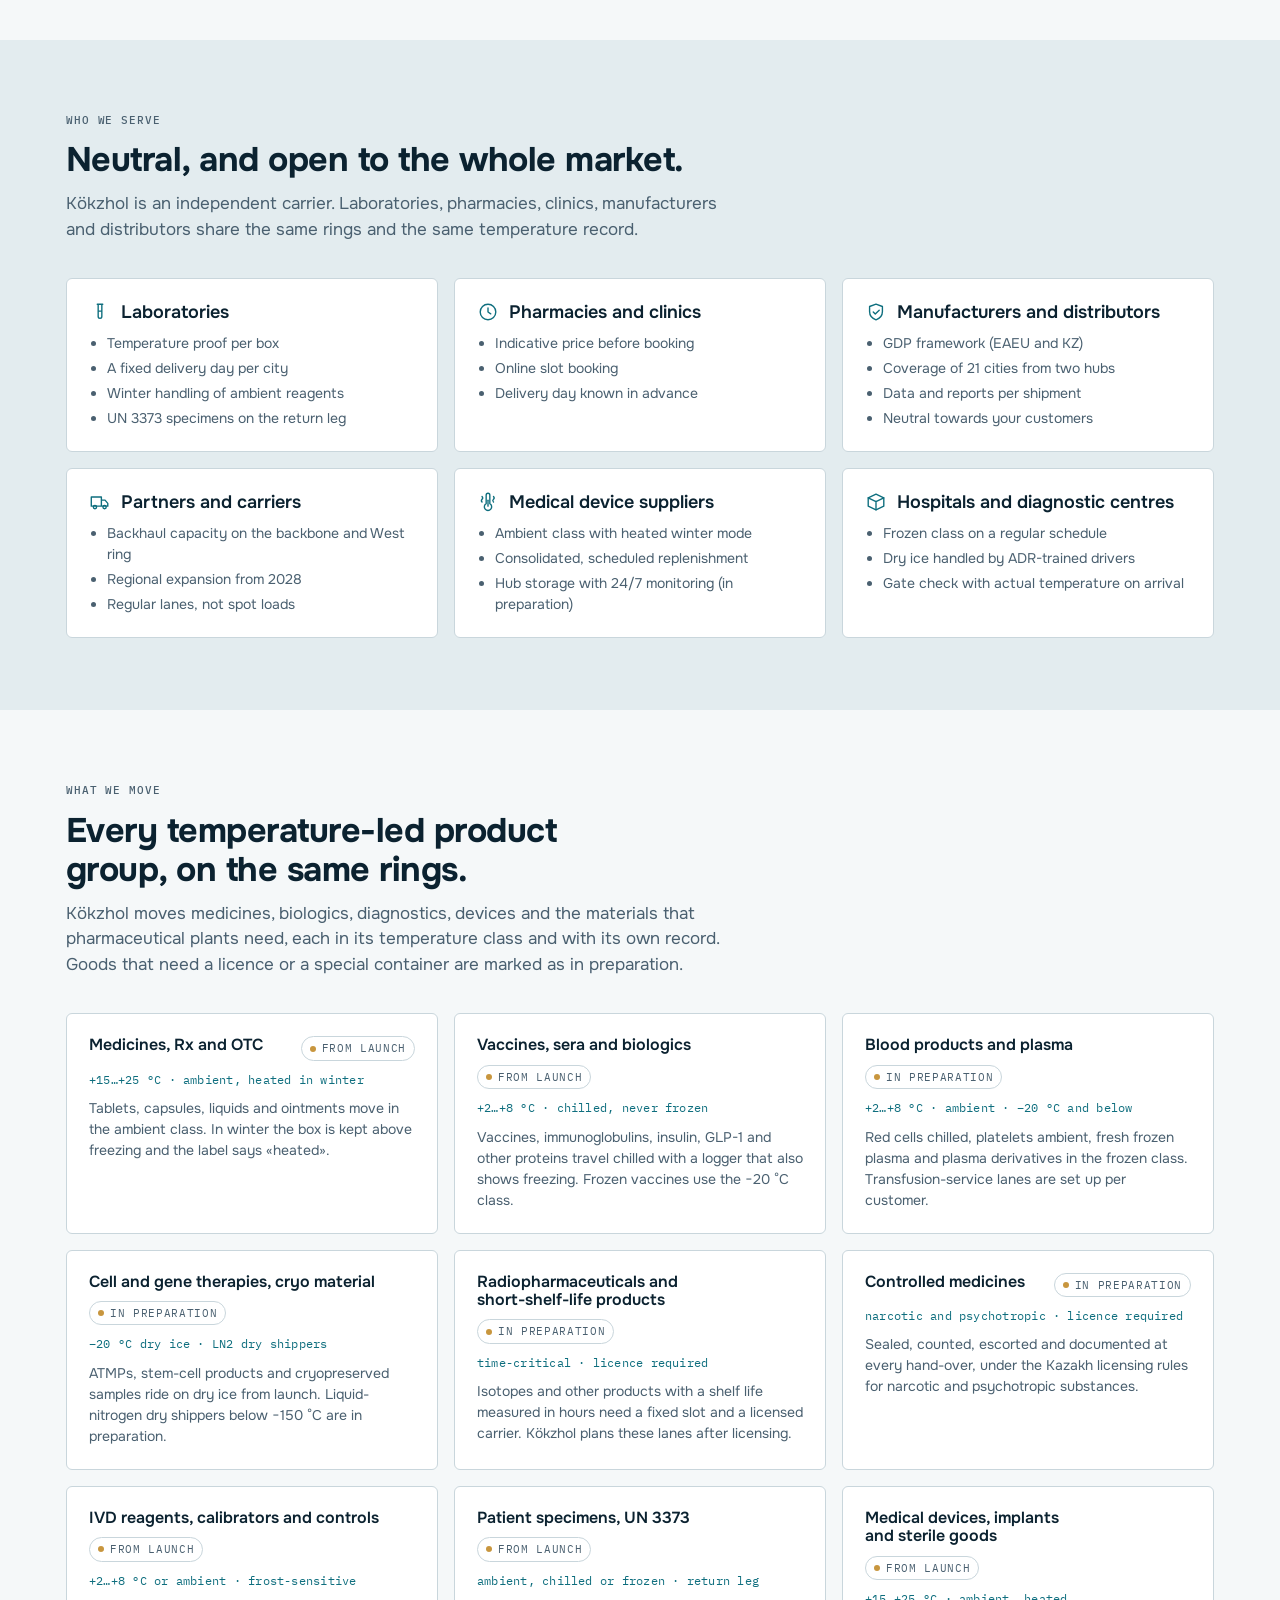
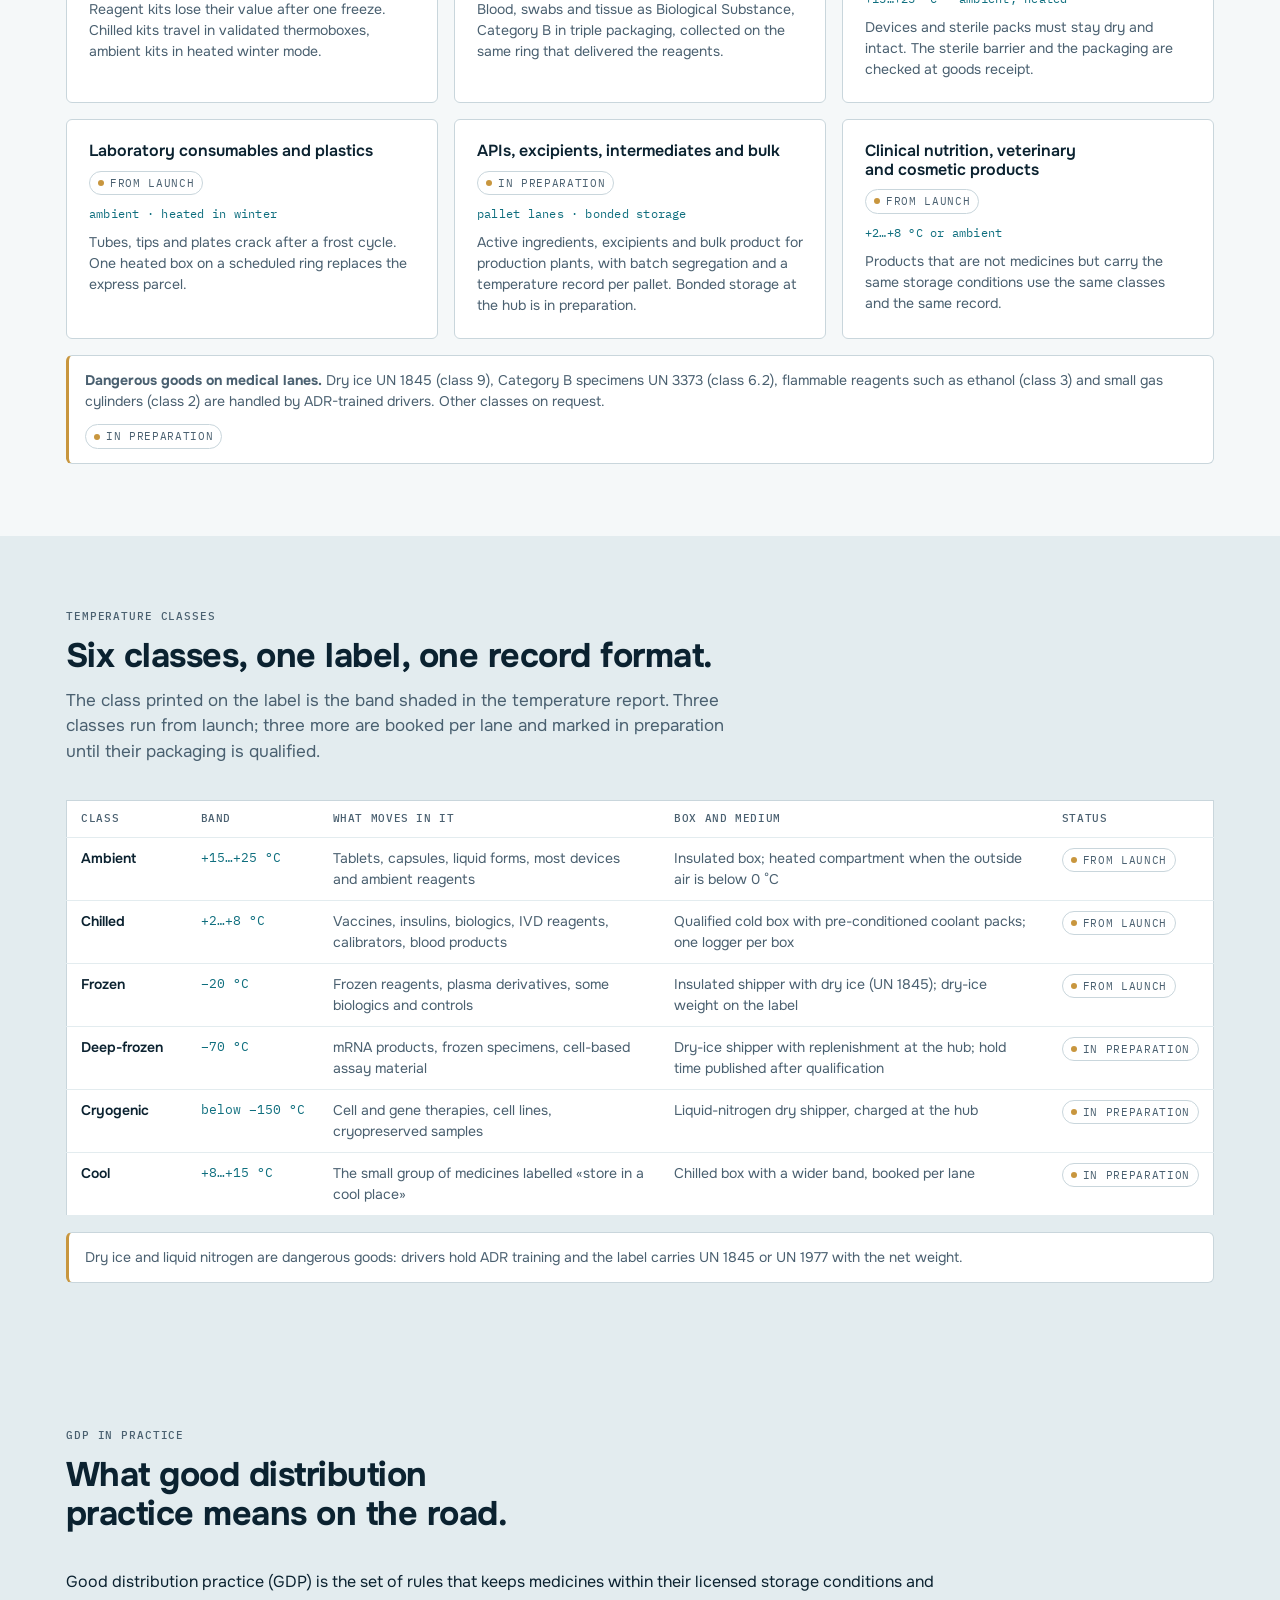
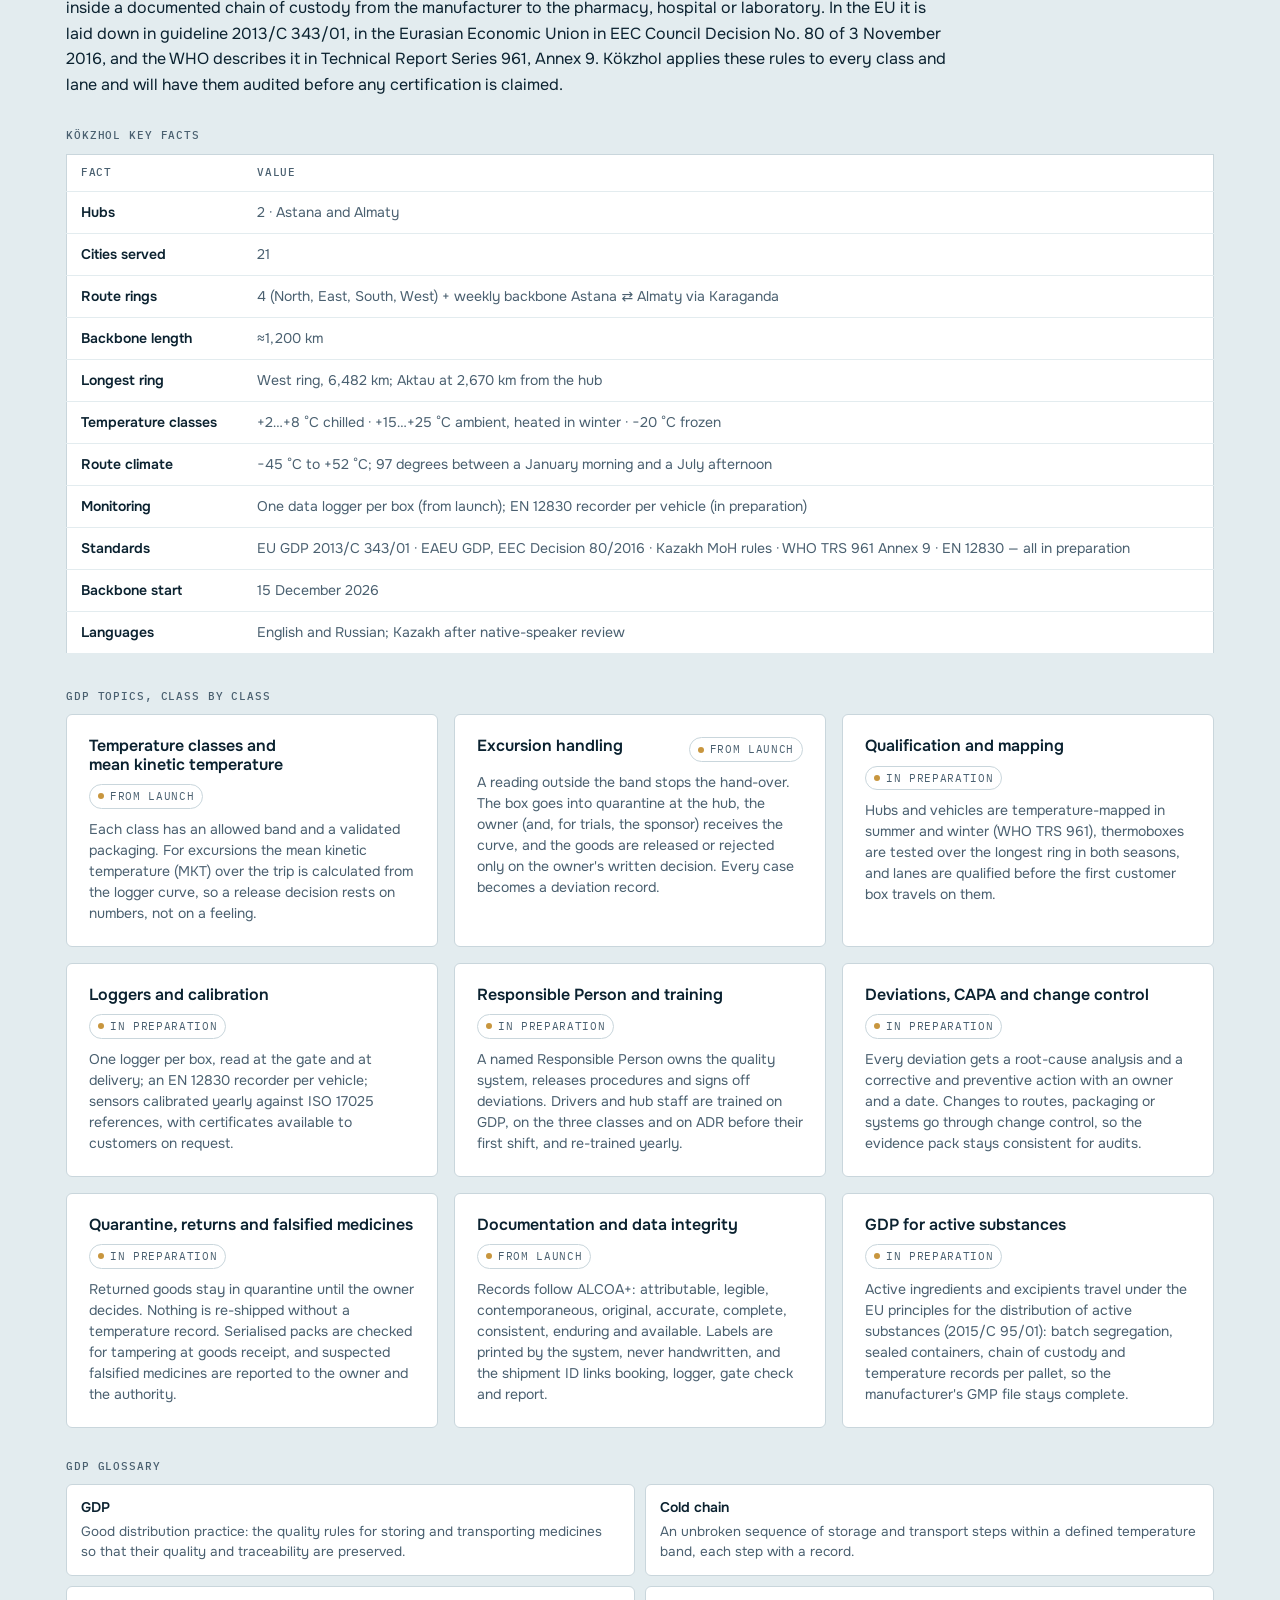
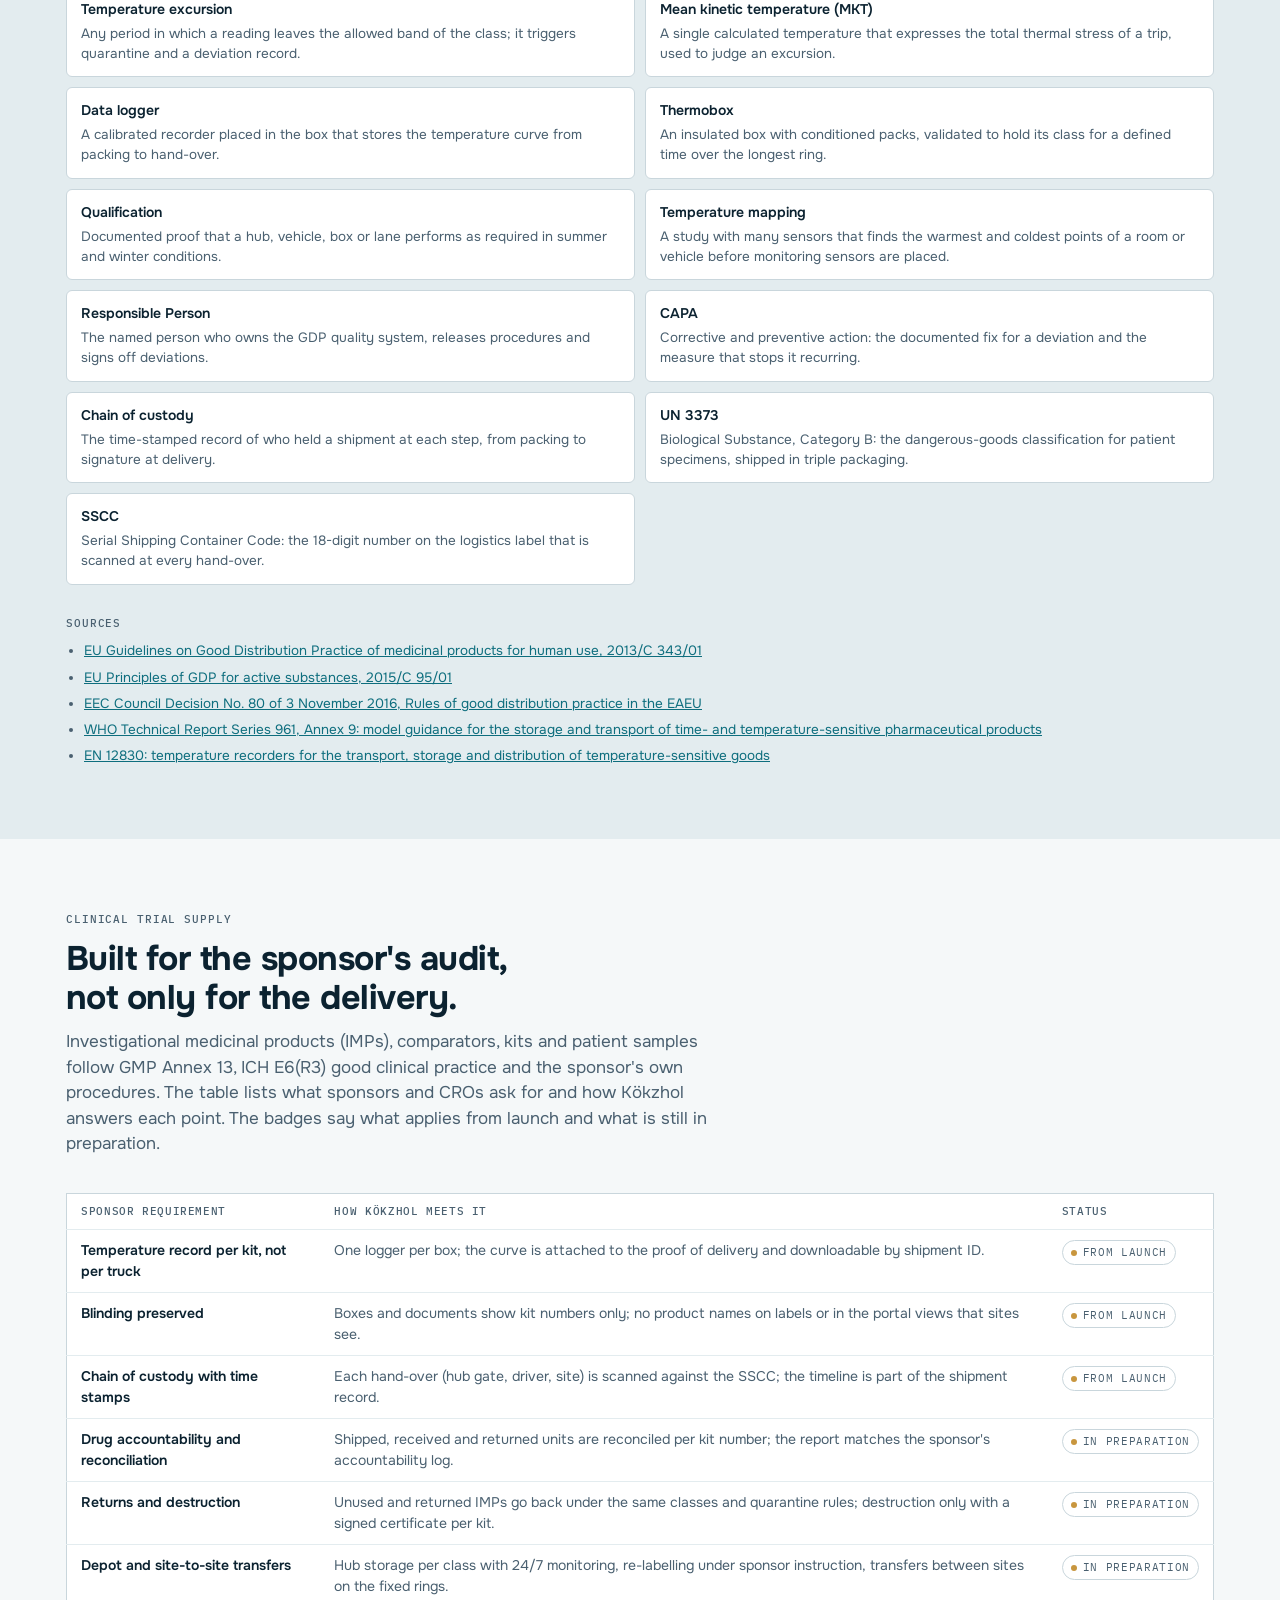
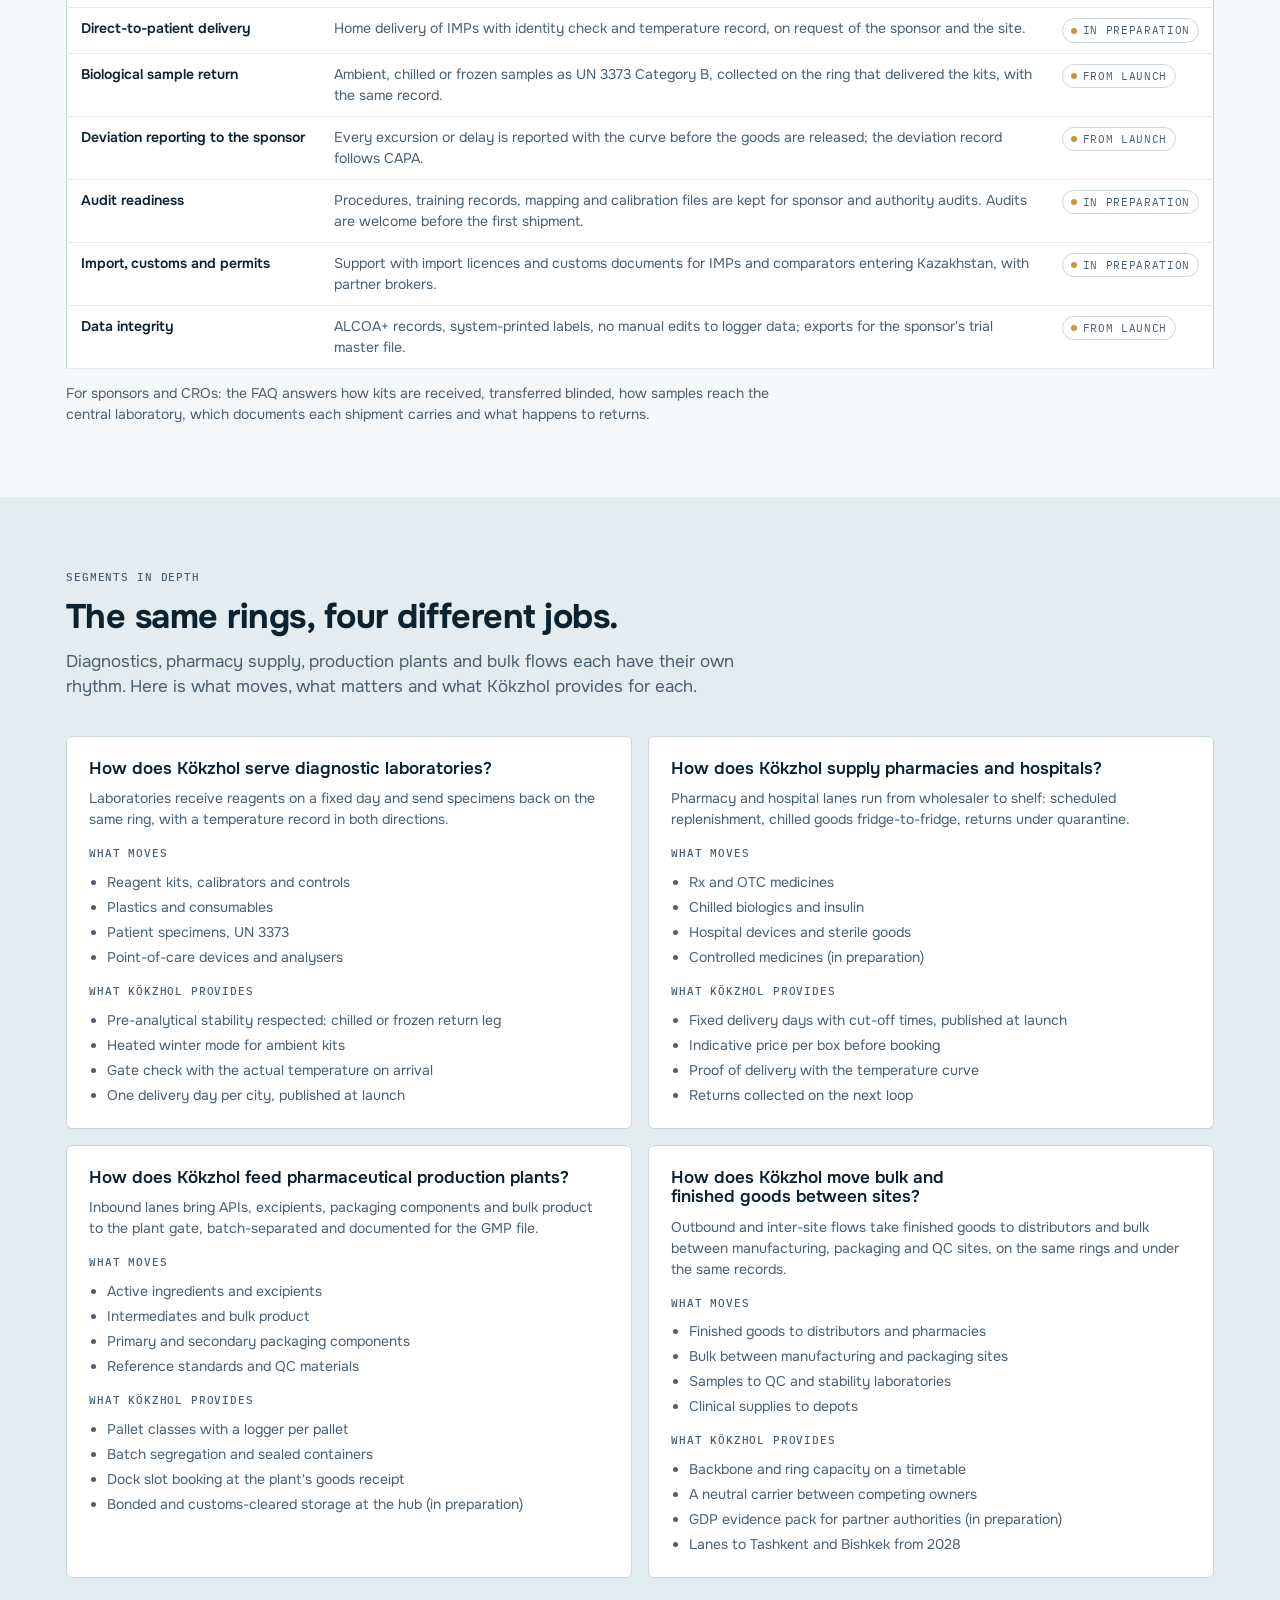
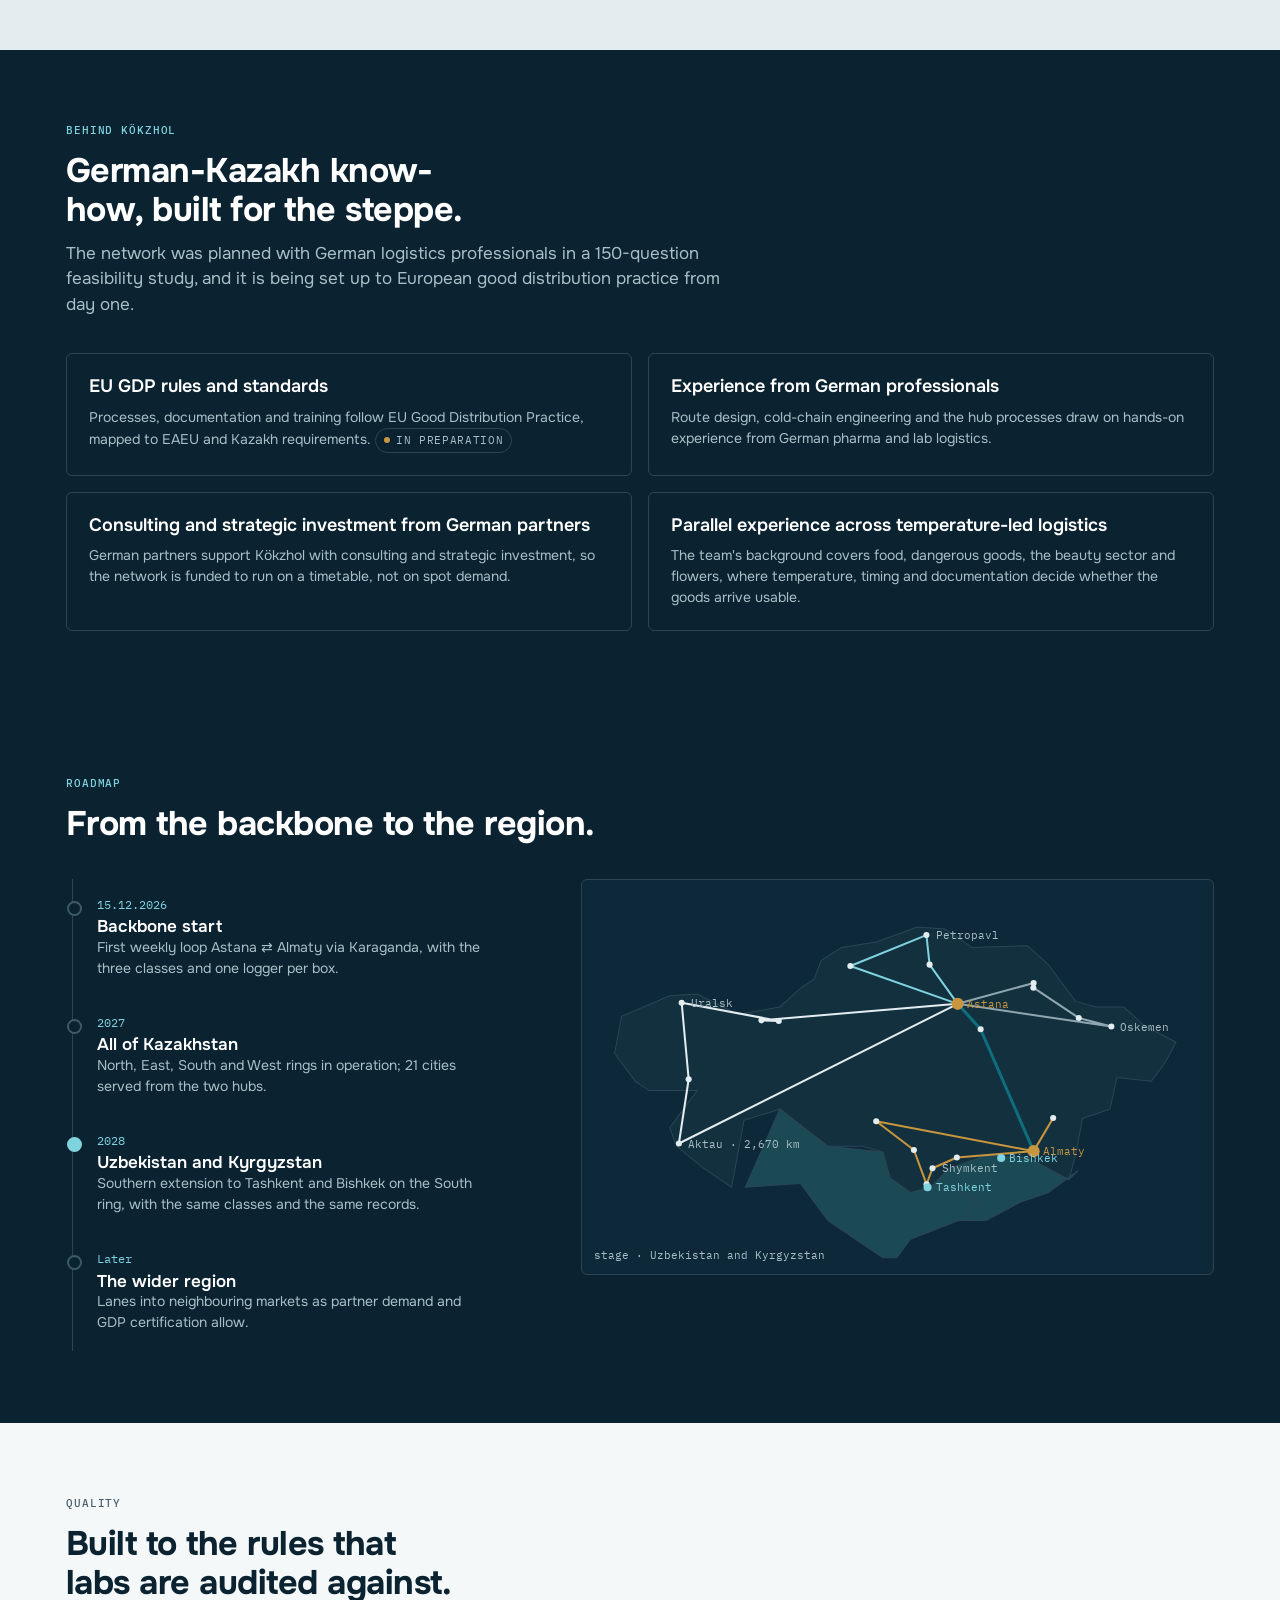
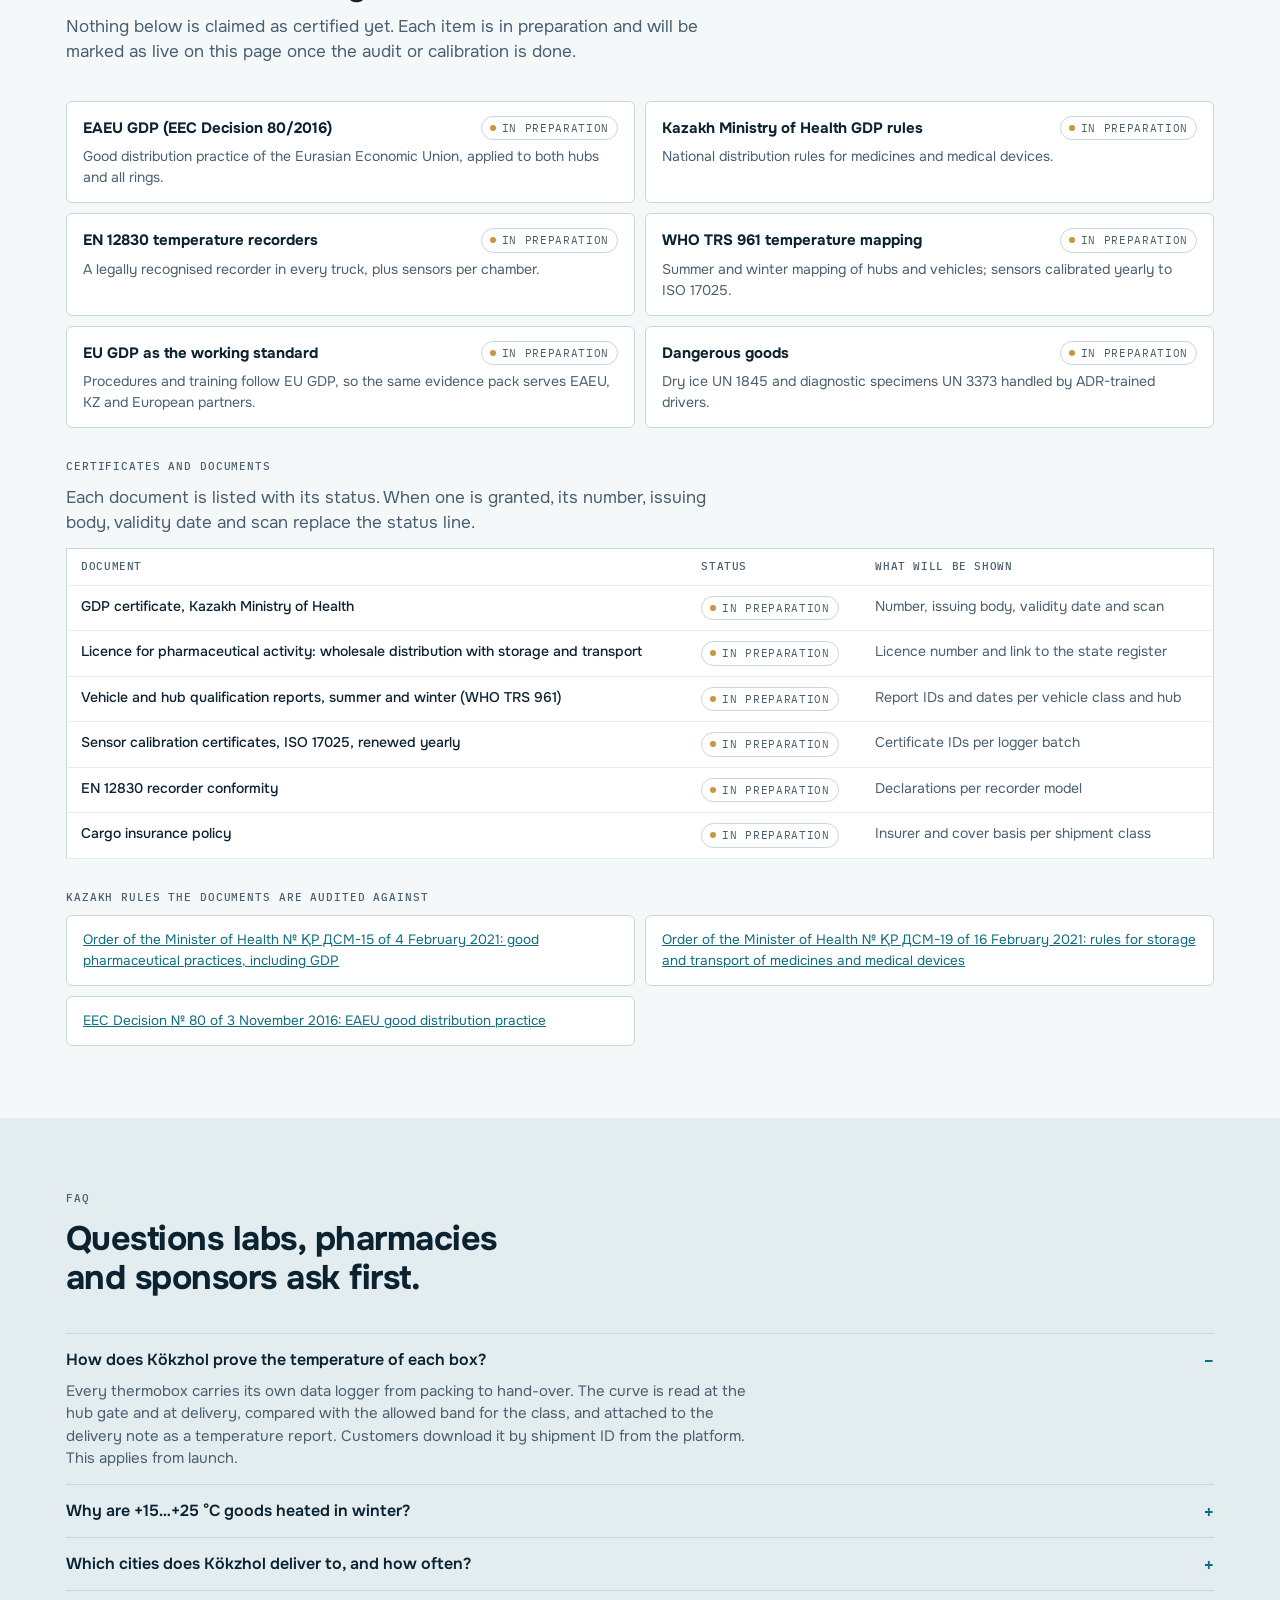
==== commit 7ed87227: "P1 from competitor review: temperature classes, certificates block, sponsor FAQs, desk card, messeng" ====
--- a/index.html
+++ b/index.html
@@ -8,7 +8,7 @@
 <meta name="description" data-i18n-content="meta.desc" content="Temperature-controlled logistics for pharma, lab diagnostics and medical devices in Kazakhstan: 2 hubs, 21 cities, a temperature record per box. Start 15.12.26.">
 <meta name="theme-color" content="#0E6E7E">
 <!-- seo-layer -->
-<meta name="robots" content="noindex, follow" data-preview="remove at go-live: index, follow, max-image-preview:large, max-snippet:-1">
+<meta name="robots" content="noindex, follow" data-preview="preview build: rebuild with --production at go-live">
 <link rel="canonical" href="https://kokzhol.kz/">
 <link rel="alternate" hreflang="en" href="https://kokzhol.kz/?lang=en">
 <link rel="alternate" hreflang="ru" href="https://kokzhol.kz/?lang=ru">
@@ -322,6 +322,23 @@
 .howto{margin:0;padding:18px 22px 18px 40px;background:var(--white);border:1px solid var(--hairline);border-radius:var(--r-md);font-size:14px;color:var(--ink-muted);display:flex;flex-direction:column;gap:8px}
 .faq summary h3{font:inherit;margin:0}
 footer .updated{display:block;flex-basis:100%;font-size:12px;color:var(--on-ink-muted)}
+/* p1 layer */
+.temps-t td:first-child{min-width:120px}
+.temps-t td.tband{font-family:var(--mono);font-size:13px;color:var(--brand);white-space:nowrap}
+.temps-t td:nth-child(3),.temps-t td:nth-child(4){color:var(--ink-muted);min-width:200px}
+.certs td:first-child{min-width:220px;font-weight:500}
+.certs td:nth-child(3){color:var(--ink-muted)}
+.quality .lede+.table-scroll{margin-top:12px}
+.howto+.promise{font-size:14px;color:var(--ink-muted);margin:10px 0 0;border-left:3px solid var(--gold);padding-left:12px}
+.trials .sponsors{font-size:14px;color:var(--ink-muted);margin:14px 0 0;max-width:80ch}
+.feature-list a.sample{display:inline-block;margin-top:6px;font-size:13px;color:var(--brand);font-weight:600}
+.hub-card.desk{border-left-color:var(--brand);position:relative;padding-left:76px}
+.hub-card.desk .avatar{position:absolute;left:18px;top:18px;width:44px;height:44px}
+.nav-wa{display:none;align-items:center;justify-content:center;width:38px;height:38px;border-radius:999px;border:1px solid rgba(255,255,255,.25);color:#fff;margin-right:10px}
+.nav-wa svg{width:20px;height:20px}
+@media (min-width:720px){.nav-wa{display:inline-flex}}
+.msg-send{display:flex;gap:10px;flex-wrap:wrap;margin-top:10px}
+.msg-send .btn{font-size:14px}
 
 @media (prefers-reduced-motion:reduce){*{animation:none!important;transition:none!important}}
 </style>
@@ -341,6 +358,7 @@
         <button type="button" data-lang="en" aria-pressed="true">EN</button>
         <button type="button" data-lang="ru" aria-pressed="false">RU</button>
       </div>
+      <a class="nav-wa" id="nav-wa" href="https://wa.me/77000000000" rel="noopener" aria-label="WhatsApp"><svg viewBox="0 0 24 24" fill="none" stroke="currentColor" stroke-width="1.8" aria-hidden="true"><path d="M4 20l1.5-4A8 8 0 1 1 8 18.5z"/></svg></a>
       <a class="btn btn-primary" href="#contact" data-i18n="nav.cta">Request a lane</a>
     </div>
   </div>
@@ -488,7 +506,7 @@
       <div class="feature-list">
         <div class="f"><svg class="icon" viewBox="0 0 24 24" aria-hidden="true"><circle cx="12" cy="12" r="8.5"/><path d="M12 7.5V12l3 2"/></svg><div><div class="top"><h3 data-i18n="pf.f1h">Online slot booking with an indicative price</h3><span class="badge prep" data-i18n="badge.launch6">from launch</span></div><p data-i18n="pf.f1p">Pick the ring, the delivery day and the class. The price is shown before confirmation.</p></div></div>
         <div class="f"><svg class="icon" viewBox="0 0 24 24" aria-hidden="true"><path d="M12 20.5s-6-5.4-6-10.5a6 6 0 0 1 12 0c0 5.1-6 10.5-6 10.5Z"/><circle cx="12" cy="10" r="2.2"/></svg><div><div class="top"><h3 data-i18n="pf.f2h">Live tracking</h3><span class="badge prep" data-i18n="badge.launch7">from launch</span></div><p data-i18n="pf.f2p">Vehicle position and box status by shipment ID. Data hosted in Kazakhstan.</p></div></div>
-        <div class="f"><svg class="icon" viewBox="0 0 24 24" aria-hidden="true"><path d="M3.5 19.5h17M4 15l4.5-4.5 3.5 3 7.5-7.5"/><path d="M15 6h4.5v4.5"/></svg><div><div class="top"><h3 data-i18n="pf.f3h">Temperature report per shipment</h3><span class="badge prep" data-i18n="badge.launch8">from launch</span></div><p data-i18n="pf.f3p">The logger curve with the allowed band shaded, as a PDF with the delivery note.</p></div></div>
+        <div class="f"><svg class="icon" viewBox="0 0 24 24" aria-hidden="true"><path d="M3.5 19.5h17M4 15l4.5-4.5 3.5 3 7.5-7.5"/><path d="M15 6h4.5v4.5"/></svg><div><div class="top"><h3 data-i18n="pf.f3h">Temperature report per shipment</h3><span class="badge prep" data-i18n="badge.launch8">from launch</span></div><p data-i18n="pf.f3p">The logger curve with the allowed band shaded, as a PDF with the delivery note.</p> <a class="sample" href="assets/temp-report-sample.pdf" data-i18n="pf.sample">Example report (PDF, validation run)</a></div></div>
         <div class="f"><svg class="icon" viewBox="0 0 24 24" aria-hidden="true"><path d="M4 4h6v6H4zM14 4h6v6h-6zM4 14h6v6H4zM14 14h2.5M19.5 14v2.5M14 17.5V20h2.5M18 20h2"/></svg><div><div class="top"><h3 data-i18n="pf.f4h">Hub goods receipt</h3><span class="badge prep" data-i18n="badge.launch9">from launch</span></div><p data-i18n="pf.f4p">Inbound list per hub, dock time slots, gate check with the actual temperature, logger hand-over and SSCC match against the advice.</p></div></div>
       </div>
       <div class="mock" aria-label="Demo of the hub goods receipt screen">
@@ -523,6 +541,7 @@
 
     <h3 class="sub" data-i18n="ht.h3">How to book a lane in four steps</h3>
     <ol class="howto" data-i18n="ht.steps"><li>Choose the city, the temperature class and the volume per month in the enquiry form or, from launch, in the customer portal.</li><li>The platform routes the request to the Astana or Almaty hub and shows the ring, the next delivery day and an indicative price.</li><li>Confirm the slot. The system prints the labels with shipment ID, logger ID and the class range.</li><li>Follow the truck by shipment ID and download the temperature report after delivery.</li></ol>
+    <p class="promise" data-i18n="ht.promise">A hub replies within one working day. Valid from launch; until then the form prepares the message for Telegram or WhatsApp.</p>
   </div>
 </section>
 
@@ -568,6 +587,19 @@
       <div class="card"><div class="top"><h3 data-i18n="gs.12h">Clinical nutrition, veterinary and cosmetic products</h3><span class="badge prep" data-i18n="badge.launch112">from launch</span></div><span class="cls" data-i18n="gs.12c">+2…+8&nbsp;°C or ambient</span><p data-i18n="gs.12p">Products that are not medicines but carry the same storage conditions use the same classes and the same record.</p></div>
     </div>
     <div class="note"><span data-i18n="gs.dg"><strong>Dangerous goods on medical lanes.</strong> Dry ice UN 1845 (class 9), Category B specimens UN 3373 (class 6.2), flammable reagents such as ethanol (class 3) and small gas cylinders (class 2) are handled by ADR-trained drivers. Other classes on request.</span> <span class="badge prep" data-i18n="badge.prep113">in preparation</span></div>
+  </div>
+</section>
+
+<!-- 7c2 TEMPERATURE CLASSES -->
+<section class="temps" id="temperatures" style="background:var(--frost)">
+  <div class="wrap">
+    <div class="section-head">
+      <span class="eyebrow" data-i18n="tp.eyebrow">Temperature classes</span>
+      <h2 data-i18n="tp.h2">Six classes, one label, one record format.</h2>
+      <p class="lede" data-i18n="tp.lede">The class printed on the label is the band shaded in the temperature report. Three classes run from launch; three more are booked per lane and marked in preparation until their packaging is qualified.</p>
+    </div>
+    <div class="table-scroll"><table class="facts temps-t"><thead><tr><th data-i18n="tp.th1">Class</th><th data-i18n="tp.th2">Band</th><th data-i18n="tp.th3">What moves in it</th><th data-i18n="tp.th4">Box and medium</th><th data-i18n="tp.th5">Status</th></tr></thead><tbody><tr><td><span data-i18n="tp.1c">Ambient</span></td><td class="tband">+15…+25&nbsp;°C</td><td data-i18n="tp.1g">Tablets, capsules, liquid forms, most devices and ambient reagents</td><td data-i18n="tp.1b">Insulated box; heated compartment when the outside air is below 0&nbsp;°C</td><td><span class="badge prep" data-i18n="badge.launch123">from launch</span></td></tr><tr><td><span data-i18n="tp.2c">Chilled</span></td><td class="tband">+2…+8&nbsp;°C</td><td data-i18n="tp.2g">Vaccines, insulins, biologics, IVD reagents, calibrators, blood products</td><td data-i18n="tp.2b">Qualified cold box with pre-conditioned coolant packs; one logger per box</td><td><span class="badge prep" data-i18n="badge.launch124">from launch</span></td></tr><tr><td><span data-i18n="tp.3c">Frozen</span></td><td class="tband">−20&nbsp;°C</td><td data-i18n="tp.3g">Frozen reagents, plasma derivatives, some biologics and controls</td><td data-i18n="tp.3b">Insulated shipper with dry ice (UN 1845); dry-ice weight on the label</td><td><span class="badge prep" data-i18n="badge.launch125">from launch</span></td></tr><tr><td><span data-i18n="tp.4c">Deep-frozen</span></td><td class="tband">−70&nbsp;°C</td><td data-i18n="tp.4g">mRNA products, frozen specimens, cell-based assay material</td><td data-i18n="tp.4b">Dry-ice shipper with replenishment at the hub; hold time published after qualification</td><td><span class="badge prep" data-i18n="badge.prep126">in preparation</span></td></tr><tr><td><span data-i18n="tp.5c">Cryogenic</span></td><td class="tband">below −150&nbsp;°C</td><td data-i18n="tp.5g">Cell and gene therapies, cell lines, cryopreserved samples</td><td data-i18n="tp.5b">Liquid-nitrogen dry shipper, charged at the hub</td><td><span class="badge prep" data-i18n="badge.prep127">in preparation</span></td></tr><tr><td><span data-i18n="tp.6c">Cool</span></td><td class="tband">+8…+15&nbsp;°C</td><td data-i18n="tp.6g">The small group of medicines labelled «store in a cool place»</td><td data-i18n="tp.6b">Chilled box with a wider band, booked per lane</td><td><span class="badge prep" data-i18n="badge.prep128">in preparation</span></td></tr></tbody></table></div>
+    <div class="note"><span data-i18n="tp.note">Dry ice and liquid nitrogen are dangerous goods: drivers hold ADR training and the label carries UN 1845 or UN 1977 with the net weight.</span></div>
   </div>
 </section>
 
@@ -609,6 +641,7 @@
       <p class="lede" data-i18n="tr.lede">Investigational medicinal products (IMPs), comparators, kits and patient samples follow GMP Annex 13, ICH E6(R3) good clinical practice and the sponsor's own procedures. The table lists what sponsors and CROs ask for and how Kökzhol answers each point. The badges say what applies from launch and what is still in preparation.</p>
     </div>
     <div class="table-scroll"><table class="facts req"><thead><tr><th data-i18n="tr.th1">Sponsor requirement</th><th data-i18n="tr.th2">How Kökzhol meets it</th><th data-i18n="tr.th3">Status</th></tr></thead><tbody data-i18n="tr.rows"><tr><td>Temperature record per kit, not per truck</td><td>One logger per box; the curve is attached to the proof of delivery and downloadable by shipment ID.</td><td><span class="badge prep">from launch</span></td></tr><tr><td>Blinding preserved</td><td>Boxes and documents show kit numbers only; no product names on labels or in the portal views that sites see.</td><td><span class="badge prep">from launch</span></td></tr><tr><td>Chain of custody with time stamps</td><td>Each hand-over (hub gate, driver, site) is scanned against the SSCC; the timeline is part of the shipment record.</td><td><span class="badge prep">from launch</span></td></tr><tr><td>Drug accountability and reconciliation</td><td>Shipped, received and returned units are reconciled per kit number; the report matches the sponsor's accountability log.</td><td><span class="badge prep">in preparation</span></td></tr><tr><td>Returns and destruction</td><td>Unused and returned IMPs go back under the same classes and quarantine rules; destruction only with a signed certificate per kit.</td><td><span class="badge prep">in preparation</span></td></tr><tr><td>Depot and site-to-site transfers</td><td>Hub storage per class with 24/7 monitoring, re-labelling under sponsor instruction, transfers between sites on the fixed rings.</td><td><span class="badge prep">in preparation</span></td></tr><tr><td>Direct-to-patient delivery</td><td>Home delivery of IMPs with identity check and temperature record, on request of the sponsor and the site.</td><td><span class="badge prep">in preparation</span></td></tr><tr><td>Biological sample return</td><td>Ambient, chilled or frozen samples as UN 3373 Category B, collected on the ring that delivered the kits, with the same record.</td><td><span class="badge prep">from launch</span></td></tr><tr><td>Deviation reporting to the sponsor</td><td>Every excursion or delay is reported with the curve before the goods are released; the deviation record follows CAPA.</td><td><span class="badge prep">from launch</span></td></tr><tr><td>Audit readiness</td><td>Procedures, training records, mapping and calibration files are kept for sponsor and authority audits. Audits are welcome before the first shipment.</td><td><span class="badge prep">in preparation</span></td></tr><tr><td>Import, customs and permits</td><td>Support with import licences and customs documents for IMPs and comparators entering Kazakhstan, with partner brokers.</td><td><span class="badge prep">in preparation</span></td></tr><tr><td>Data integrity</td><td>ALCOA+ records, system-printed labels, no manual edits to logger data; exports for the sponsor's trial master file.</td><td><span class="badge prep">from launch</span></td></tr></tbody></table></div>
+    <p class="sponsors" data-i18n="tr.sponsors">For sponsors and CROs: the FAQ answers how kits are received, transferred blinded, how samples reach the central laboratory, which documents each shipment carries and what happens to returns.</p>
   </div>
 </section>
 
@@ -685,6 +718,12 @@
       <li><div class="top"><strong data-i18n="q.5h">EU GDP as the working standard</strong><span class="badge prep" data-i18n="badge.prep6">in preparation</span></div><p data-i18n="q.5p">Procedures and training follow EU GDP, so the same evidence pack serves EAEU, KZ and European partners.</p></li>
       <li><div class="top"><strong data-i18n="q.6h">Dangerous goods</strong><span class="badge prep" data-i18n="badge.prep7">in preparation</span></div><p data-i18n="q.6p">Dry ice UN 1845 and diagnostic specimens UN 3373 handled by ADR-trained drivers.</p></li>
     </ul>
+
+    <h3 class="sub" data-i18n="cr.h3">Certificates and documents</h3>
+    <p class="lede" data-i18n="cr.lede">Each document is listed with its status. When one is granted, its number, issuing body, validity date and scan replace the status line.</p>
+    <div class="table-scroll"><table class="facts certs"><thead><tr><th data-i18n="cr.th1">Document</th><th data-i18n="cr.th2">Status</th><th data-i18n="cr.th3">What will be shown</th></tr></thead><tbody><tr><td data-i18n="cr.1d">GDP certificate, Kazakh Ministry of Health</td><td><span class="badge prep" data-i18n="badge.prep129">in preparation</span></td><td data-i18n="cr.1e">Number, issuing body, validity date and scan</td></tr><tr><td data-i18n="cr.2d">Licence for pharmaceutical activity: wholesale distribution with storage and transport</td><td><span class="badge prep" data-i18n="badge.prep130">in preparation</span></td><td data-i18n="cr.2e">Licence number and link to the state register</td></tr><tr><td data-i18n="cr.3d">Vehicle and hub qualification reports, summer and winter (WHO TRS 961)</td><td><span class="badge prep" data-i18n="badge.prep131">in preparation</span></td><td data-i18n="cr.3e">Report IDs and dates per vehicle class and hub</td></tr><tr><td data-i18n="cr.4d">Sensor calibration certificates, ISO 17025, renewed yearly</td><td><span class="badge prep" data-i18n="badge.prep132">in preparation</span></td><td data-i18n="cr.4e">Certificate IDs per logger batch</td></tr><tr><td data-i18n="cr.5d">EN 12830 recorder conformity</td><td><span class="badge prep" data-i18n="badge.prep133">in preparation</span></td><td data-i18n="cr.5e">Declarations per recorder model</td></tr><tr><td data-i18n="cr.6d">Cargo insurance policy</td><td><span class="badge prep" data-i18n="badge.prep134">in preparation</span></td><td data-i18n="cr.6e">Insurer and cover basis per shipment class</td></tr></tbody></table></div>
+    <h3 class="sub" data-i18n="cr.rulesh">Kazakh rules the documents are audited against</h3>
+    <ul class="sources" data-i18n="cr.rules"><li><a href="https://adilet.zan.kz/rus/docs/V2100022167" rel="noopener">Order of the Minister of Health № ҚР ДСМ-15 of 4 February 2021: good pharmaceutical practices, including GDP</a></li><li><a href="https://adilet.zan.kz/rus/docs/V2100022230" rel="noopener">Order of the Minister of Health № ҚР ДСМ-19 of 16 February 2021: rules for storage and transport of medicines and medical devices</a></li><li><a href="https://eec.eaeunion.org/" rel="noopener">EEC Decision № 80 of 3 November 2016: EAEU good distribution practice</a></li></ul>
   </div>
 </section>
 
@@ -697,11 +736,16 @@
     <details><summary><h3 data-i18n="faq.3q">Which cities does Kökzhol deliver to, and how often?</h3></summary><p data-i18n="faq.3a">Twenty-one cities from the hubs in Astana and Almaty, on four route rings plus a weekly backbone between the two hubs. Each city has a fixed delivery day on its ring. The West ring, the longest at 6,482 km, reaches Aktau at 2,670 km from the hub. The timetable is published at launch on 15 December 2026.</p></details>
     <details><summary><h3 data-i18n="faq.4q">Can a lab book a shipment online and see the price first?</h3></summary><p data-i18n="faq.4a">Yes, from launch. The customer portal shows the ring, the next delivery day and an indicative price for the chosen temperature class and volume before the slot is confirmed. Bookings route to the Astana or Almaty hub automatically, and tracking and the temperature report follow the same shipment ID.</p></details>
     <details><summary><h3 data-i18n="faq.5q">Is Kökzhol open to companies that compete with each other?</h3></summary><p data-i18n="faq.5a">Yes. Kökzhol is a neutral carrier. Laboratories, pharmacies, clinics, manufacturers and distributors, including direct competitors, use the same rings and get the same temperature record. Customer data is kept separate per account, and no manufacturer or customer name appears in another customer's documents.</p></details>
-    <details><summary><h3 data-i18n="faq.6q">What is GDP, and does Kökzhol hold a GDP certificate?</h3></summary><p data-i18n="faq.6a">GDP, good distribution practice, is the rule set that keeps medicines within their storage conditions and in documented custody from manufacturer to patient. Kökzhol builds its processes to EU GDP, EAEU GDP (EEC Decision 80/2016) and the Kazakh rules. No certificate is claimed yet; certification is in preparation and will be shown on this page once granted.</p></details>
-    <details><summary><h3 data-i18n="faq.7q">Can Kökzhol handle clinical trial shipments for a sponsor or CRO?</h3></summary><p data-i18n="faq.7a">Yes, from launch for the core: one logger per kit, blinded labels, chain of custody with scans at every hand-over, sample return as UN 3373 and deviation reports with the curve. Depot storage, accountability reconciliation, destruction certificates and direct-to-patient delivery are in preparation and follow the sponsor's procedures.</p></details>
-    <details><summary><h3 data-i18n="faq.8q">What happens when a temperature excursion is detected?</h3></summary><p data-i18n="faq.8a">The hand-over stops. The box is quarantined at the hub, the owner receives the logger curve and the mean kinetic temperature, and the goods move on only after the owner's written release or rejection. Every excursion becomes a deviation record with a root cause and a corrective action.</p></details>
-    <details><summary><h3 data-i18n="faq.9q">Does Kökzhol deliver active ingredients and bulk to production plants?</h3></summary><p data-i18n="faq.9a">Yes. APIs, excipients, intermediates, bulk product and packaging components travel on pallet lanes with a logger per pallet, batch segregation and sealed containers, following the EU principles for active-substance distribution. Dock slots at the plant are booked in the platform. Bonded storage at the hub is in preparation.</p></details>
-    <details><summary><h3 data-i18n="faq.10q">Which temperatures below −20 °C can Kökzhol provide?</h3></summary><p data-i18n="faq.10a">The frozen class runs at −20&nbsp;°C on dry ice from launch. Shipments at −70&nbsp;°C use dry ice with replenishment at the hub, and cryogenic material below −150&nbsp;°C uses liquid-nitrogen dry shippers. Both are in preparation and are booked per lane, not as spot requests.</p></details>
+    <details id="faq-6"><summary><h3 data-i18n="faq.6q">What is GDP, and does Kökzhol hold a GDP certificate?</h3></summary><p data-i18n="faq.6a">GDP, good distribution practice, is the rule set that keeps medicines within their storage conditions and in documented custody from manufacturer to patient. Kökzhol builds its processes to EU GDP, EAEU GDP (EEC Decision 80/2016) and the Kazakh rules. No certificate is claimed yet; certification is in preparation and will be shown on this page once granted.</p></details>
+    <details id="faq-7"><summary><h3 data-i18n="faq.7q">Can Kökzhol handle clinical trial shipments for a sponsor or CRO?</h3></summary><p data-i18n="faq.7a">Yes, from launch for the core: one logger per kit, blinded labels, chain of custody with scans at every hand-over, sample return as UN 3373 and deviation reports with the curve. Depot storage, accountability reconciliation, destruction certificates and direct-to-patient delivery are in preparation and follow the sponsor's procedures.</p></details>
+    <details id="faq-8"><summary><h3 data-i18n="faq.8q">What happens when a temperature excursion is detected?</h3></summary><p data-i18n="faq.8a">The hand-over stops. The box is quarantined at the hub, the owner receives the logger curve and the mean kinetic temperature, and the goods move on only after the owner's written release or rejection. Every excursion becomes a deviation record with a root cause and a corrective action.</p></details>
+    <details id="faq-9"><summary><h3 data-i18n="faq.9q">Does Kökzhol deliver active ingredients and bulk to production plants?</h3></summary><p data-i18n="faq.9a">Yes. APIs, excipients, intermediates, bulk product and packaging components travel on pallet lanes with a logger per pallet, batch segregation and sealed containers, following the EU principles for active-substance distribution. Dock slots at the plant are booked in the platform. Bonded storage at the hub is in preparation.</p></details>
+    <details id="faq-10"><summary><h3 data-i18n="faq.10q">Which temperatures below −20 °C can Kökzhol provide?</h3></summary><p data-i18n="faq.10a">The frozen class runs at −20&nbsp;°C on dry ice from launch. Shipments at −70&nbsp;°C use dry ice with replenishment at the hub, and cryogenic material below −150&nbsp;°C uses liquid-nitrogen dry shippers. Both are in preparation and are booked per lane, not as spot requests.</p></details>
+    <details id="faq-11"><summary><h3 data-i18n="faq.11q">How does Kökzhol receive and store investigational medicinal products (IMP)?</h3></summary><p data-i18n="faq.11a">IMP arrives at the Astana or Almaty hub with a dock slot booked by the sponsor or depot. Goods receipt records the actual temperature, the logger ID and the kit count against the shipping list. From launch kits move on within 24 hours; quarantine and longer depot storage per protocol are in preparation.</p></details>
+    <details id="faq-12"><summary><h3 data-i18n="faq.12q">Can Kökzhol transfer trial kits between sites without breaking the blind?</h3></summary><p data-i18n="faq.12a">Yes. Site-to-site transfers run on the rings with blinded labels, kit numbers only and no product names on the outer box. Each hand-over is scanned, the logger stays with the kit, and the sponsor receives the chain-of-custody record and the curve. The receiving site confirms the count in the platform.</p></details>
+    <details id="faq-13"><summary><h3 data-i18n="faq.13q">How are patient samples collected from sites and delivered to a central laboratory?</h3></summary><p data-i18n="faq.13a">Samples are packed at the site as UN 3373 Category B in a qualified box with coolant packs or dry ice and a logger. The ring collects them on the fixed day, the hub consolidates them, and the backbone takes them to the laboratory or the airport. Transit times per city are published at launch.</p></details>
+    <details id="faq-14"><summary><h3 data-i18n="faq.14q">Which documents does a sponsor receive for each clinical shipment?</h3></summary><p data-i18n="faq.14a">Every shipment comes with a delivery note, the chain-of-custody record with time-stamped scans at each hand-over, the temperature report with the allowed band shaded, and a deviation report if an excursion occurred. Documents are PDF files in the platform, kept for the retention period the sponsor's contract sets.</p></details>
+    <details id="faq-15"><summary><h3 data-i18n="faq.15q">What happens to unused or returned trial kits?</h3></summary><p data-i18n="faq.15a">Returned kits travel back to the hub on the next loop, sealed and logged like outbound goods. The hub counts them against the dispatch record and holds them in a marked return zone until the sponsor's monitor reconciles them. Documented destruction with a certificate is in preparation and follows the sponsor's procedure.</p></details>
   </div>
 </section>
 
@@ -732,15 +776,17 @@
         <div class="route" id="route-line"><span data-i18n="ct.routed">Routed to</span><span class="hub" id="route-hub">—</span><span id="route-ring"></span></div>
         <div class="full"><button class="btn btn-primary" type="submit" data-i18n="ct.send">Send enquiry to the hub</button></div>
         <div class="sent" id="sent" role="status"></div>
+        <div class="full msg-send" id="msg-send" hidden><a class="btn btn-primary" id="send-wa" href="#" rel="noopener" data-i18n="ct.sendwa">Send via WhatsApp</a><a class="btn" id="send-tg" href="#" rel="noopener" data-i18n="ct.sendtg">Open Telegram</a><button class="btn" type="button" id="send-copy" data-i18n="ct.copy">Copy enquiry text</button></div>
       </form>
       <div class="hubs">
         <div class="hub-card"><span class="eyebrow" data-i18n="ct.hub1e">Hub 1 · Astana</span><strong data-i18n="ct.hub1">Backbone, North, East and West rings</strong><span class="muted" data-i18n="ct.hubnote1">Contact details follow at launch.</span></div>
         <div class="hub-card"><span class="eyebrow" data-i18n="ct.hub2e">Hub 2 · Almaty</span><strong data-i18n="ct.hub2">Backbone and South ring</strong><span class="muted" data-i18n="ct.hubnote2">Contact details follow at launch.</span></div>
+        <div class="hub-card desk"><svg class="avatar" viewBox="0 0 48 48" aria-hidden="true"><circle cx="24" cy="24" r="23" fill="var(--frost)" stroke="var(--hairline)"/><circle cx="24" cy="19" r="8" fill="var(--hairline)"/><path d="M8 42c2-9 9-13 16-13s14 4 16 13" fill="var(--hairline)"/></svg><span class="eyebrow" data-i18n="ct.deske">Pharma and clinical-trial desk</span><strong data-i18n="ct.desk">One named contact for sponsors, quality assurance and procurement</strong><span class="muted" data-i18n="ct.desknote">Name, photo and direct line follow at launch. Languages: English, Russian, German. Reply within one working day.</span></div>
         <div class="msg">
-          <a href="https://t.me/kokzhol_kz" rel="noopener"><svg viewBox="0 0 24 24" fill="none" stroke="currentColor" stroke-width="1.6" aria-hidden="true"><path d="M21 4 3 11l6 2 2 6 3-4 5 3z"/></svg>Telegram · @kokzhol_kz</a>
-          <a href="https://wa.me/77000000000" rel="noopener"><svg viewBox="0 0 24 24" fill="none" stroke="currentColor" stroke-width="1.6" aria-hidden="true"><path d="M4 20l1.5-4A8 8 0 1 1 8 18.5z"/></svg>WhatsApp · +7 700 000 00 00</a>
+          <a id="msg-tg" href="https://t.me/kokzhol_kz" rel="noopener"><svg viewBox="0 0 24 24" fill="none" stroke="currentColor" stroke-width="1.6" aria-hidden="true"><path d="M21 4 3 11l6 2 2 6 3-4 5 3z"/></svg>Telegram · @kokzhol_kz</a>
+          <a id="msg-wa" href="https://wa.me/77000000000" rel="noopener"><svg viewBox="0 0 24 24" fill="none" stroke="currentColor" stroke-width="1.6" aria-hidden="true"><path d="M4 20l1.5-4A8 8 0 1 1 8 18.5z"/></svg>WhatsApp · +7 700 000 00 00</a>
         </div>
-        <span class="kz-note" data-i18n="ct.msgnote">Messenger handles and numbers are placeholders until the hubs open.</span>
+        <span class="kz-note" data-i18n="ct.msgnote">Messenger handles and the number are placeholders until the hubs open; the form prepares your enquiry as a message.</span>
       </div>
     </div>
   </div>
@@ -755,13 +801,13 @@
     <div class="bottom">
       <span class="signoff">Жолың болсын!</span>
       <span data-i18n="foot.legal">ТОО «Көкжол» (placeholder) · kokzhol.kz (domain to be secured) · Backbone start 15.12.2026 · EN and RU versions; Kazakh version follows after native-speaker review.</span>
-      <span class="updated" data-i18n="foot.updated">Page updated 1 November 2026 · facts marked «from launch» and «in preparation» describe the planned state.</span>
+      <span class="updated" data-i18n="foot.updated">Page updated 2 November 2026 · facts marked «from launch» and «in preparation» describe the planned state.</span>
     </div>
   </div>
 </footer>
 
 <script type="application/ld+json">
-{"@context":"https://schema.org","@graph":[{"@type":"Organization","@id":"https://kokzhol.kz/#org","name":"Kökzhol","alternateName":["Көкжол","Kokzhol"],"url":"https://kokzhol.kz/","logo":{"@type":"ImageObject","url":"https://kokzhol.kz/assets/brand/mark-color.svg"},"image":"https://paschka-k.github.io/kokzhol-site/assets/og-image.png","slogan":"Cold chain, on schedule.","description":"Kökzhol (Көкжол) is a temperature-controlled logistics network for pharmaceuticals, laboratory diagnostics and medical devices in Kazakhstan. It runs two hubs in Astana and Almaty, serves 21 cities on four fixed route rings, carries three temperature classes with a data logger in every box, and is set up to EU and EAEU good distribution practice (GDP). The backbone starts on 15 December 2026.","areaServed":{"@type":"Country","name":"Kazakhstan"},"knowsLanguage":["en","ru"],"knowsAbout":["Good distribution practice (GDP)","Cold chain logistics","Pharmaceutical logistics","In-vitro diagnostics logistics","Clinical trial supply","Medical device logistics","Dangerous goods ADR"],"foundingLocation":{"@type":"Place","address":{"@type":"PostalAddress","addressLocality":"Astana","addressCountry":"KZ"}}},{"@type":"WebSite","@id":"https://kokzhol.kz/#website","url":"https://kokzhol.kz/","name":"Kökzhol","inLanguage":["en","ru"],"publisher":{"@id":"https://kokzhol.kz/#org"}},{"@type":"WebPage","@id":"https://kokzhol.kz/#webpage","url":"https://kokzhol.kz/","name":"Kökzhol · GDP cold-chain logistics in Kazakhstan","description":"Temperature-controlled logistics for pharma, lab diagnostics and medical devices in Kazakhstan: 2 hubs, 21 cities, a temperature record per box. Start 15.12.26.","isPartOf":{"@id":"https://kokzhol.kz/#website"},"about":{"@id":"https://kokzhol.kz/#org"},"inLanguage":"en","datePublished":"2026-11-01","dateModified":"2026-11-01","primaryImageOfPage":{"@type":"ImageObject","url":"https://paschka-k.github.io/kokzhol-site/assets/og-image.png","width":1200,"height":630},"speakable":{"@type":"SpeakableSpecification","cssSelector":[".hero h1",".hero .answer","#gdp .def"]}},{"@type":"Service","@id":"https://kokzhol.kz/#service","name":"Temperature-controlled pharmaceutical and laboratory logistics","serviceType":"GDP cold-chain logistics","provider":{"@id":"https://kokzhol.kz/#org"},"areaServed":{"@type":"Country","name":"Kazakhstan"},"audience":{"@type":"BusinessAudience","audienceType":"Laboratories, pharmacies, hospitals, pharmaceutical manufacturers and distributors, clinical trial sponsors and CROs"},"hasOfferCatalog":{"@type":"OfferCatalog","name":"Kökzhol lanes and services","itemListElement":[{"@type":"Offer","availabilityStarts":"2026-12-15","itemOffered":{"@type":"Service","name":"Chilled class +2…+8 °C"}},{"@type":"Offer","availabilityStarts":"2026-12-15","itemOffered":{"@type":"Service","name":"Ambient class +15…+25 °C, heated in winter"}},{"@type":"Offer","availabilityStarts":"2026-12-15","itemOffered":{"@type":"Service","name":"Frozen class −20 °C on dry ice"}},{"@type":"Offer","availabilityStarts":"2026-12-15","itemOffered":{"@type":"Service","name":"Clinical trial supply: IMP kits, sample return, deviation reporting"}},{"@type":"Offer","availabilityStarts":"2026-12-15","itemOffered":{"@type":"Service","name":"Diagnostic specimen logistics, UN 3373 Category B"}},{"@type":"Offer","availabilityStarts":"2026-12-15","itemOffered":{"@type":"Service","name":"Inbound lanes for production plants: APIs, excipients, bulk, packaging components"}},{"@type":"Offer","availabilityStarts":"2026-12-15","itemOffered":{"@type":"Service","name":"Online slot booking, live tracking and temperature report per shipment"}}]}},{"@type":"LocalBusiness","@id":"https://kokzhol.kz/#hub-astana","name":"Kökzhol Hub Astana","url":"https://kokzhol.kz/#contact","parentOrganization":{"@id":"https://kokzhol.kz/#org"},"address":{"@type":"PostalAddress","addressLocality":"Astana","addressCountry":"KZ"}},{"@type":"LocalBusiness","@id":"https://kokzhol.kz/#hub-almaty","name":"Kökzhol Hub Almaty","url":"https://kokzhol.kz/#contact","parentOrganization":{"@id":"https://kokzhol.kz/#org"},"address":{"@type":"PostalAddress","addressLocality":"Almaty","addressCountry":"KZ"}},{"@type":"FAQPage","@id":"https://kokzhol.kz/#faq","mainEntity":[{"@type":"Question","name":"How does Kökzhol prove the temperature of each box?","acceptedAnswer":{"@type":"Answer","text":"Every thermobox carries its own data logger from packing to hand-over. The curve is read at the hub gate and at delivery, compared with the allowed band for the class, and attached to the delivery note as a temperature report. Customers download it by shipment ID from the platform. This applies from launch."}},{"@type":"Question","name":"Why are +15…+25 °C goods heated in winter?","acceptedAnswer":{"@type":"Answer","text":"At −45 °C the risk for ambient goods is freezing, not warming. Plastic consumables and many reagents are destroyed by a single frost cycle. In winter mode the ambient class travels in insulated bodies with conditioned packs, and every ambient label switches to heated so nobody mistakes the box for a chilled one."}},{"@type":"Question","name":"Which cities does Kökzhol deliver to, and how often?","acceptedAnswer":{"@type":"Answer","text":"Twenty-one cities from the hubs in Astana and Almaty, on four route rings plus a weekly backbone between the two hubs. Each city has a fixed delivery day on its ring. The West ring, the longest at 6,482 km, reaches Aktau at 2,670 km from the hub. The timetable is published at launch on 15 December 2026."}},{"@type":"Question","name":"Can a lab book a shipment online and see the price first?","acceptedAnswer":{"@type":"Answer","text":"Yes, from launch. The customer portal shows the ring, the next delivery day and an indicative price for the chosen temperature class and volume before the slot is confirmed. Bookings route to the Astana or Almaty hub automatically, and tracking and the temperature report follow the same shipment ID."}},{"@type":"Question","name":"Is Kökzhol open to companies that compete with each other?","acceptedAnswer":{"@type":"Answer","text":"Yes. Kökzhol is a neutral carrier. Laboratories, pharmacies, clinics, manufacturers and distributors, including direct competitors, use the same rings and get the same temperature record. Customer data is kept separate per account, and no manufacturer or customer name appears in another customer's documents."}},{"@type":"Question","name":"What is GDP, and does Kökzhol hold a GDP certificate?","acceptedAnswer":{"@type":"Answer","text":"GDP, good distribution practice, is the rule set that keeps medicines within their storage conditions and in documented custody from manufacturer to patient. Kökzhol builds its processes to EU GDP, EAEU GDP (EEC Decision 80/2016) and the Kazakh rules. No certificate is claimed yet; certification is in preparation and will be shown on this page once granted."}},{"@type":"Question","name":"Can Kökzhol handle clinical trial shipments for a sponsor or CRO?","acceptedAnswer":{"@type":"Answer","text":"Yes, from launch for the core: one logger per kit, blinded labels, chain of custody with scans at every hand-over, sample return as UN 3373 and deviation reports with the curve. Depot storage, accountability reconciliation, destruction certificates and direct-to-patient delivery are in preparation and follow the sponsor's procedures."}},{"@type":"Question","name":"What happens when a temperature excursion is detected?","acceptedAnswer":{"@type":"Answer","text":"The hand-over stops. The box is quarantined at the hub, the owner receives the logger curve and the mean kinetic temperature, and the goods move on only after the owner's written release or rejection. Every excursion becomes a deviation record with a root cause and a corrective action."}},{"@type":"Question","name":"Does Kökzhol deliver active ingredients and bulk to production plants?","acceptedAnswer":{"@type":"Answer","text":"Yes. APIs, excipients, intermediates, bulk product and packaging components travel on pallet lanes with a logger per pallet, batch segregation and sealed containers, following the EU principles for active-substance distribution. Dock slots at the plant are booked in the platform. Bonded storage at the hub is in preparation."}},{"@type":"Question","name":"Which temperatures below −20 °C can Kökzhol provide?","acceptedAnswer":{"@type":"Answer","text":"The frozen class runs at −20 °C on dry ice from launch. Shipments at −70 °C use dry ice with replenishment at the hub, and cryogenic material below −150 °C uses liquid-nitrogen dry shippers. Both are in preparation and are booked per lane, not as spot requests."}}]},{"@type":"HowTo","@id":"https://kokzhol.kz/#howto","name":"How to book a lane in four steps","step":[{"@type":"HowToStep","position":1,"text":"Choose the city, the temperature class and the volume per month in the enquiry form or, from launch, in the customer portal."},{"@type":"HowToStep","position":2,"text":"The platform routes the request to the Astana or Almaty hub and shows the ring, the next delivery day and an indicative price."},{"@type":"HowToStep","position":3,"text":"Confirm the slot. The system prints the labels with shipment ID, logger ID and the class range."},{"@type":"HowToStep","position":4,"text":"Follow the truck by shipment ID and download the temperature report after delivery."}]},{"@type":"DefinedTermSet","@id":"https://kokzhol.kz/#gdp-glossary","name":"GDP glossary","hasDefinedTerm":[{"@type":"DefinedTerm","name":"GDP","description":"Good distribution practice: the quality rules for storing and transporting medicines so that their quality and traceability are preserved.","inDefinedTermSet":{"@id":"https://kokzhol.kz/#gdp-glossary"}},{"@type":"DefinedTerm","name":"Cold chain","description":"An unbroken sequence of storage and transport steps within a defined temperature band, each step with a record.","inDefinedTermSet":{"@id":"https://kokzhol.kz/#gdp-glossary"}},{"@type":"DefinedTerm","name":"Temperature excursion","description":"Any period in which a reading leaves the allowed band of the class; it triggers quarantine and a deviation record.","inDefinedTermSet":{"@id":"https://kokzhol.kz/#gdp-glossary"}},{"@type":"DefinedTerm","name":"Mean kinetic temperature (MKT)","description":"A single calculated temperature that expresses the total thermal stress of a trip, used to judge an excursion.","inDefinedTermSet":{"@id":"https://kokzhol.kz/#gdp-glossary"}},{"@type":"DefinedTerm","name":"Data logger","description":"A calibrated recorder placed in the box that stores the temperature curve from packing to hand-over.","inDefinedTermSet":{"@id":"https://kokzhol.kz/#gdp-glossary"}},{"@type":"DefinedTerm","name":"Thermobox","description":"An insulated box with conditioned packs, validated to hold its class for a defined time over the longest ring.","inDefinedTermSet":{"@id":"https://kokzhol.kz/#gdp-glossary"}},{"@type":"DefinedTerm","name":"Qualification","description":"Documented proof that a hub, vehicle, box or lane performs as required in summer and winter conditions.","inDefinedTermSet":{"@id":"https://kokzhol.kz/#gdp-glossary"}},{"@type":"DefinedTerm","name":"Temperature mapping","description":"A study with many sensors that finds the warmest and coldest points of a room or vehicle before monitoring sensors are placed.","inDefinedTermSet":{"@id":"https://kokzhol.kz/#gdp-glossary"}},{"@type":"DefinedTerm","name":"Responsible Person","description":"The named person who owns the GDP quality system, releases procedures and signs off deviations.","inDefinedTermSet":{"@id":"https://kokzhol.kz/#gdp-glossary"}},{"@type":"DefinedTerm","name":"CAPA","description":"Corrective and preventive action: the documented fix for a deviation and the measure that stops it recurring.","inDefinedTermSet":{"@id":"https://kokzhol.kz/#gdp-glossary"}},{"@type":"DefinedTerm","name":"Chain of custody","description":"The time-stamped record of who held a shipment at each step, from packing to signature at delivery.","inDefinedTermSet":{"@id":"https://kokzhol.kz/#gdp-glossary"}},{"@type":"DefinedTerm","name":"UN 3373","description":"Biological Substance, Category B: the dangerous-goods classification for patient specimens, shipped in triple packaging.","inDefinedTermSet":{"@id":"https://kokzhol.kz/#gdp-glossary"}},{"@type":"DefinedTerm","name":"SSCC","description":"Serial Shipping Container Code: the 18-digit number on the logistics label that is scanned at every hand-over.","inDefinedTermSet":{"@id":"https://kokzhol.kz/#gdp-glossary"}}]}]}
+{"@context":"https://schema.org","@graph":[{"@type":"Organization","@id":"https://kokzhol.kz/#org","name":"Kökzhol","alternateName":["Көкжол","Kokzhol"],"url":"https://kokzhol.kz/","logo":{"@type":"ImageObject","url":"https://kokzhol.kz/assets/brand/mark-color.svg"},"image":"https://paschka-k.github.io/kokzhol-site/assets/og-image.png","slogan":"Cold chain, on schedule.","description":"Kökzhol (Көкжол) is a temperature-controlled logistics network for pharmaceuticals, laboratory diagnostics and medical devices in Kazakhstan. It runs two hubs in Astana and Almaty, serves 21 cities on four fixed route rings, carries three temperature classes with a data logger in every box, and is set up to EU and EAEU good distribution practice (GDP). The backbone starts on 15 December 2026.","areaServed":{"@type":"Country","name":"Kazakhstan"},"knowsLanguage":["en","ru"],"knowsAbout":["Good distribution practice (GDP)","Cold chain logistics","Pharmaceutical logistics","In-vitro diagnostics logistics","Clinical trial supply","Medical device logistics","Dangerous goods ADR"],"contactPoint":[{"@type":"ContactPoint","contactType":"sales","name":"Pharma and clinical-trial desk","url":"https://kokzhol.kz/#contact","availableLanguage":["en","ru","de"],"areaServed":"KZ"}],"foundingLocation":{"@type":"Place","address":{"@type":"PostalAddress","addressLocality":"Astana","addressCountry":"KZ"}}},{"@type":"WebSite","@id":"https://kokzhol.kz/#website","url":"https://kokzhol.kz/","name":"Kökzhol","inLanguage":["en","ru"],"publisher":{"@id":"https://kokzhol.kz/#org"}},{"@type":"WebPage","@id":"https://kokzhol.kz/#webpage","url":"https://kokzhol.kz/","name":"Kökzhol · GDP cold-chain logistics in Kazakhstan","description":"Temperature-controlled logistics for pharma, lab diagnostics and medical devices in Kazakhstan: 2 hubs, 21 cities, a temperature record per box. Start 15.12.26.","isPartOf":{"@id":"https://kokzhol.kz/#website"},"about":{"@id":"https://kokzhol.kz/#org"},"inLanguage":"en","datePublished":"2026-11-02","dateModified":"2026-11-02","primaryImageOfPage":{"@type":"ImageObject","url":"https://paschka-k.github.io/kokzhol-site/assets/og-image.png","width":1200,"height":630},"speakable":{"@type":"SpeakableSpecification","cssSelector":[".hero h1",".hero .answer","#gdp .def"]}},{"@type":"Service","@id":"https://kokzhol.kz/#service","name":"Temperature-controlled pharmaceutical and laboratory logistics","serviceType":"GDP cold-chain logistics","provider":{"@id":"https://kokzhol.kz/#org"},"areaServed":{"@type":"Country","name":"Kazakhstan"},"audience":{"@type":"BusinessAudience","audienceType":"Laboratories, pharmacies, hospitals, pharmaceutical manufacturers and distributors, clinical trial sponsors and CROs"},"hasOfferCatalog":{"@type":"OfferCatalog","name":"Kökzhol lanes and services","itemListElement":[{"@type":"Offer","availabilityStarts":"2026-12-15","itemOffered":{"@type":"Service","name":"Chilled class +2…+8 °C"}},{"@type":"Offer","availabilityStarts":"2026-12-15","itemOffered":{"@type":"Service","name":"Ambient class +15…+25 °C, heated in winter"}},{"@type":"Offer","availabilityStarts":"2026-12-15","itemOffered":{"@type":"Service","name":"Frozen class −20 °C on dry ice"}},{"@type":"Offer","availabilityStarts":"2026-12-15","itemOffered":{"@type":"Service","name":"Clinical trial supply: IMP kits, sample return, deviation reporting"}},{"@type":"Offer","availabilityStarts":"2026-12-15","itemOffered":{"@type":"Service","name":"Diagnostic specimen logistics, UN 3373 Category B"}},{"@type":"Offer","availabilityStarts":"2026-12-15","itemOffered":{"@type":"Service","name":"Inbound lanes for production plants: APIs, excipients, bulk, packaging components"}},{"@type":"Offer","availabilityStarts":"2026-12-15","itemOffered":{"@type":"Service","name":"Online slot booking, live tracking and temperature report per shipment"}}]}},{"@type":"LocalBusiness","@id":"https://kokzhol.kz/#hub-astana","name":"Kökzhol Hub Astana","url":"https://kokzhol.kz/#contact","parentOrganization":{"@id":"https://kokzhol.kz/#org"},"address":{"@type":"PostalAddress","addressLocality":"Astana","addressCountry":"KZ"}},{"@type":"LocalBusiness","@id":"https://kokzhol.kz/#hub-almaty","name":"Kökzhol Hub Almaty","url":"https://kokzhol.kz/#contact","parentOrganization":{"@id":"https://kokzhol.kz/#org"},"address":{"@type":"PostalAddress","addressLocality":"Almaty","addressCountry":"KZ"}},{"@type":"FAQPage","@id":"https://kokzhol.kz/#faq","mainEntity":[{"@type":"Question","name":"How does Kökzhol prove the temperature of each box?","acceptedAnswer":{"@type":"Answer","text":"Every thermobox carries its own data logger from packing to hand-over. The curve is read at the hub gate and at delivery, compared with the allowed band for the class, and attached to the delivery note as a temperature report. Customers download it by shipment ID from the platform. This applies from launch."}},{"@type":"Question","name":"Why are +15…+25 °C goods heated in winter?","acceptedAnswer":{"@type":"Answer","text":"At −45 °C the risk for ambient goods is freezing, not warming. Plastic consumables and many reagents are destroyed by a single frost cycle. In winter mode the ambient class travels in insulated bodies with conditioned packs, and every ambient label switches to heated so nobody mistakes the box for a chilled one."}},{"@type":"Question","name":"Which cities does Kökzhol deliver to, and how often?","acceptedAnswer":{"@type":"Answer","text":"Twenty-one cities from the hubs in Astana and Almaty, on four route rings plus a weekly backbone between the two hubs. Each city has a fixed delivery day on its ring. The West ring, the longest at 6,482 km, reaches Aktau at 2,670 km from the hub. The timetable is published at launch on 15 December 2026."}},{"@type":"Question","name":"Can a lab book a shipment online and see the price first?","acceptedAnswer":{"@type":"Answer","text":"Yes, from launch. The customer portal shows the ring, the next delivery day and an indicative price for the chosen temperature class and volume before the slot is confirmed. Bookings route to the Astana or Almaty hub automatically, and tracking and the temperature report follow the same shipment ID."}},{"@type":"Question","name":"Is Kökzhol open to companies that compete with each other?","acceptedAnswer":{"@type":"Answer","text":"Yes. Kökzhol is a neutral carrier. Laboratories, pharmacies, clinics, manufacturers and distributors, including direct competitors, use the same rings and get the same temperature record. Customer data is kept separate per account, and no manufacturer or customer name appears in another customer's documents."}},{"@type":"Question","name":"What is GDP, and does Kökzhol hold a GDP certificate?","acceptedAnswer":{"@type":"Answer","text":"GDP, good distribution practice, is the rule set that keeps medicines within their storage conditions and in documented custody from manufacturer to patient. Kökzhol builds its processes to EU GDP, EAEU GDP (EEC Decision 80/2016) and the Kazakh rules. No certificate is claimed yet; certification is in preparation and will be shown on this page once granted."}},{"@type":"Question","name":"Can Kökzhol handle clinical trial shipments for a sponsor or CRO?","acceptedAnswer":{"@type":"Answer","text":"Yes, from launch for the core: one logger per kit, blinded labels, chain of custody with scans at every hand-over, sample return as UN 3373 and deviation reports with the curve. Depot storage, accountability reconciliation, destruction certificates and direct-to-patient delivery are in preparation and follow the sponsor's procedures."}},{"@type":"Question","name":"What happens when a temperature excursion is detected?","acceptedAnswer":{"@type":"Answer","text":"The hand-over stops. The box is quarantined at the hub, the owner receives the logger curve and the mean kinetic temperature, and the goods move on only after the owner's written release or rejection. Every excursion becomes a deviation record with a root cause and a corrective action."}},{"@type":"Question","name":"Does Kökzhol deliver active ingredients and bulk to production plants?","acceptedAnswer":{"@type":"Answer","text":"Yes. APIs, excipients, intermediates, bulk product and packaging components travel on pallet lanes with a logger per pallet, batch segregation and sealed containers, following the EU principles for active-substance distribution. Dock slots at the plant are booked in the platform. Bonded storage at the hub is in preparation."}},{"@type":"Question","name":"Which temperatures below −20 °C can Kökzhol provide?","acceptedAnswer":{"@type":"Answer","text":"The frozen class runs at −20 °C on dry ice from launch. Shipments at −70 °C use dry ice with replenishment at the hub, and cryogenic material below −150 °C uses liquid-nitrogen dry shippers. Both are in preparation and are booked per lane, not as spot requests."}},{"@type":"Question","name":"How does Kökzhol receive and store investigational medicinal products (IMP)?","acceptedAnswer":{"@type":"Answer","text":"IMP arrives at the Astana or Almaty hub with a dock slot booked by the sponsor or depot. Goods receipt records the actual temperature, the logger ID and the kit count against the shipping list. From launch kits move on within 24 hours; quarantine and longer depot storage per protocol are in preparation."}},{"@type":"Question","name":"Can Kökzhol transfer trial kits between sites without breaking the blind?","acceptedAnswer":{"@type":"Answer","text":"Yes. Site-to-site transfers run on the rings with blinded labels, kit numbers only and no product names on the outer box. Each hand-over is scanned, the logger stays with the kit, and the sponsor receives the chain-of-custody record and the curve. The receiving site confirms the count in the platform."}},{"@type":"Question","name":"How are patient samples collected from sites and delivered to a central laboratory?","acceptedAnswer":{"@type":"Answer","text":"Samples are packed at the site as UN 3373 Category B in a qualified box with coolant packs or dry ice and a logger. The ring collects them on the fixed day, the hub consolidates them, and the backbone takes them to the laboratory or the airport. Transit times per city are published at launch."}},{"@type":"Question","name":"Which documents does a sponsor receive for each clinical shipment?","acceptedAnswer":{"@type":"Answer","text":"Every shipment comes with a delivery note, the chain-of-custody record with time-stamped scans at each hand-over, the temperature report with the allowed band shaded, and a deviation report if an excursion occurred. Documents are PDF files in the platform, kept for the retention period the sponsor's contract sets."}},{"@type":"Question","name":"What happens to unused or returned trial kits?","acceptedAnswer":{"@type":"Answer","text":"Returned kits travel back to the hub on the next loop, sealed and logged like outbound goods. The hub counts them against the dispatch record and holds them in a marked return zone until the sponsor's monitor reconciles them. Documented destruction with a certificate is in preparation and follows the sponsor's procedure."}}]},{"@type":"HowTo","@id":"https://kokzhol.kz/#howto","name":"How to book a lane in four steps","step":[{"@type":"HowToStep","position":1,"text":"Choose the city, the temperature class and the volume per month in the enquiry form or, from launch, in the customer portal."},{"@type":"HowToStep","position":2,"text":"The platform routes the request to the Astana or Almaty hub and shows the ring, the next delivery day and an indicative price."},{"@type":"HowToStep","position":3,"text":"Confirm the slot. The system prints the labels with shipment ID, logger ID and the class range."},{"@type":"HowToStep","position":4,"text":"Follow the truck by shipment ID and download the temperature report after delivery."}]},{"@type":"DefinedTermSet","@id":"https://kokzhol.kz/#gdp-glossary","name":"GDP glossary","hasDefinedTerm":[{"@type":"DefinedTerm","name":"GDP","description":"Good distribution practice: the quality rules for storing and transporting medicines so that their quality and traceability are preserved.","inDefinedTermSet":{"@id":"https://kokzhol.kz/#gdp-glossary"}},{"@type":"DefinedTerm","name":"Cold chain","description":"An unbroken sequence of storage and transport steps within a defined temperature band, each step with a record.","inDefinedTermSet":{"@id":"https://kokzhol.kz/#gdp-glossary"}},{"@type":"DefinedTerm","name":"Temperature excursion","description":"Any period in which a reading leaves the allowed band of the class; it triggers quarantine and a deviation record.","inDefinedTermSet":{"@id":"https://kokzhol.kz/#gdp-glossary"}},{"@type":"DefinedTerm","name":"Mean kinetic temperature (MKT)","description":"A single calculated temperature that expresses the total thermal stress of a trip, used to judge an excursion.","inDefinedTermSet":{"@id":"https://kokzhol.kz/#gdp-glossary"}},{"@type":"DefinedTerm","name":"Data logger","description":"A calibrated recorder placed in the box that stores the temperature curve from packing to hand-over.","inDefinedTermSet":{"@id":"https://kokzhol.kz/#gdp-glossary"}},{"@type":"DefinedTerm","name":"Thermobox","description":"An insulated box with conditioned packs, validated to hold its class for a defined time over the longest ring.","inDefinedTermSet":{"@id":"https://kokzhol.kz/#gdp-glossary"}},{"@type":"DefinedTerm","name":"Qualification","description":"Documented proof that a hub, vehicle, box or lane performs as required in summer and winter conditions.","inDefinedTermSet":{"@id":"https://kokzhol.kz/#gdp-glossary"}},{"@type":"DefinedTerm","name":"Temperature mapping","description":"A study with many sensors that finds the warmest and coldest points of a room or vehicle before monitoring sensors are placed.","inDefinedTermSet":{"@id":"https://kokzhol.kz/#gdp-glossary"}},{"@type":"DefinedTerm","name":"Responsible Person","description":"The named person who owns the GDP quality system, releases procedures and signs off deviations.","inDefinedTermSet":{"@id":"https://kokzhol.kz/#gdp-glossary"}},{"@type":"DefinedTerm","name":"CAPA","description":"Corrective and preventive action: the documented fix for a deviation and the measure that stops it recurring.","inDefinedTermSet":{"@id":"https://kokzhol.kz/#gdp-glossary"}},{"@type":"DefinedTerm","name":"Chain of custody","description":"The time-stamped record of who held a shipment at each step, from packing to signature at delivery.","inDefinedTermSet":{"@id":"https://kokzhol.kz/#gdp-glossary"}},{"@type":"DefinedTerm","name":"UN 3373","description":"Biological Substance, Category B: the dangerous-goods classification for patient specimens, shipped in triple packaging.","inDefinedTermSet":{"@id":"https://kokzhol.kz/#gdp-glossary"}},{"@type":"DefinedTerm","name":"SSCC","description":"Serial Shipping Container Code: the 18-digit number on the logistics label that is scanned at every hand-over.","inDefinedTermSet":{"@id":"https://kokzhol.kz/#gdp-glossary"}}]},{"@type":"DefinedTermSet","@id":"https://kokzhol.kz/#temperature-classes","name":"Kökzhol temperature classes","url":"https://kokzhol.kz/#temperatures","hasDefinedTerm":[{"@type":"DefinedTerm","name":"Ambient +15…+25 °C","description":"Tablets, capsules, liquid forms, most devices and ambient reagents. Insulated box; heated compartment when the outside air is below 0 °C. Status: from launch.","inDefinedTermSet":{"@id":"https://kokzhol.kz/#temperature-classes"}},{"@type":"DefinedTerm","name":"Chilled +2…+8 °C","description":"Vaccines, insulins, biologics, IVD reagents, calibrators, blood products. Qualified cold box with pre-conditioned coolant packs; one logger per box. Status: from launch.","inDefinedTermSet":{"@id":"https://kokzhol.kz/#temperature-classes"}},{"@type":"DefinedTerm","name":"Frozen −20 °C","description":"Frozen reagents, plasma derivatives, some biologics and controls. Insulated shipper with dry ice (UN 1845); dry-ice weight on the label. Status: from launch.","inDefinedTermSet":{"@id":"https://kokzhol.kz/#temperature-classes"}},{"@type":"DefinedTerm","name":"Deep-frozen −70 °C","description":"mRNA products, frozen specimens, cell-based assay material. Dry-ice shipper with replenishment at the hub; hold time published after qualification. Status: in preparation.","inDefinedTermSet":{"@id":"https://kokzhol.kz/#temperature-classes"}},{"@type":"DefinedTerm","name":"Cryogenic below −150 °C","description":"Cell and gene therapies, cell lines, cryopreserved samples. Liquid-nitrogen dry shipper, charged at the hub. Status: in preparation.","inDefinedTermSet":{"@id":"https://kokzhol.kz/#temperature-classes"}},{"@type":"DefinedTerm","name":"Cool +8…+15 °C","description":"The small group of medicines labelled «store in a cool place». Chilled box with a wider band, booked per lane. Status: in preparation.","inDefinedTermSet":{"@id":"https://kokzhol.kz/#temperature-classes"}}]}]}
 </script>
 
 <script>
@@ -883,9 +929,11 @@
 "og.desc":"Температурная логистика для фармы, лабдиагностики и медизделий в Казахстане: 2 хаба, 21 город, температурная запись на каждый бокс. Старт 15.12.2026.",
 "nav.goods":"Грузы",
 "hero.answer":"Kökzhol (Көкжол) — сеть температурной логистики для фармацевтики, лабораторной диагностики и медицинских изделий в Казахстане. Два хаба в Астане и Алматы, 21 город на четырёх фиксированных кольцевых маршрутах, три температурных класса и логгер в каждом боксе; процессы строятся по надлежащей дистрибьюторской практике (GDP) ЕС и ЕАЭС. Старт магистрали — 15 декабря 2026 года.",
-"foot.updated":"Страница обновлена 1 ноября 2026 · факты с пометками «с запуска» и «в подготовке» описывают планируемое состояние.",
+"foot.updated":"Страница обновлена 2 ноября 2026 · факты с пометками «с запуска» и «в подготовке» описывают планируемое состояние.",
 "ht.steps":"<li>Выберите город, температурный класс и объём в месяц в форме запроса или, с запуска, в портале заказчика.</li><li>Платформа направляет запрос в хаб Астана или Алматы и показывает кольцо, ближайший день доставки и ориентировочную цену.</li><li>Подтвердите слот. Система печатает этикетки с ID отправления, ID логгера и диапазоном класса.</li><li>Следите за машиной по ID отправления и скачайте температурный отчёт после доставки.</li>",
 "ht.h3":"Как забронировать маршрут за четыре шага",
+"ht.promise":"Хаб отвечает в течение одного рабочего дня. Действует с запуска; до запуска форма готовит сообщение для Telegram или WhatsApp.",
+"pf.sample":"Пример отчёта (PDF, валидационный рейс)",
 "gs.eyebrow":"Что мы перевозим",
 "gs.h2":"Все температурные группы товаров — на одних и тех же кольцах.",
 "gs.lede":"Kökzhol перевозит лекарства, биопрепараты, диагностику, медизделия и материалы для фармпроизводств — каждый груз в своём температурном классе и со своей записью. Грузы, требующие лицензии или специальной тары, помечены «в подготовке».",
@@ -1014,6 +1062,69 @@
 "sg.4a":"Исходящие и межплощадочные потоки везут готовую продукцию дистрибьюторам и балк между производством, упаковкой и контролем качества — по тем же кольцам и с теми же записями.",
 "sg.4m":"<li>Готовая продукция дистрибьюторам и аптекам</li><li>Балк между производственными и упаковочными площадками</li><li>Образцы в лаборатории контроля качества и стабильности</li><li>Клинические поставки в депо</li>",
 "sg.4p":"<li>Мощность магистрали и колец по расписанию</li><li>Нейтральный перевозчик между конкурирующими владельцами</li><li>Пакет доказательств GDP для партнёрских регуляторов (в подготовке)</li><li>Маршруты в Ташкент и Бишкек с 2028 года</li>",
+"tp.eyebrow":"Температурные классы",
+"tp.h2":"Шесть классов, одна этикетка, один формат записи.",
+"tp.lede":"Класс, напечатанный на этикетке, — это полоса, закрашенная в температурном отчёте. Три класса работают с запуска; ещё три бронируются как маршрут и помечены «в подготовке», пока их упаковка не квалифицирована.",
+"tp.th1":"Класс",
+"tp.th2":"Диапазон",
+"tp.th3":"Что в нём едет",
+"tp.th4":"Тара и хладагент",
+"tp.th5":"Статус",
+"tp.1c":"Амбиент",
+"tp.1g":"Таблетки, капсулы, жидкие формы, большинство медизделий и амбиентных реагентов",
+"tp.1b":"Термобокс; обогреваемый отсек при температуре воздуха ниже 0&nbsp;°C",
+"badge.launch123":"с запуска",
+"tp.2c":"Охлаждённый",
+"tp.2g":"Вакцины, инсулины, биопрепараты, IVD-реагенты, калибраторы, препараты крови",
+"tp.2b":"Квалифицированный термоконтейнер с кондиционированными хладоэлементами; логгер в каждом боксе",
+"badge.launch124":"с запуска",
+"tp.3c":"Замороженный",
+"tp.3g":"Замороженные реагенты, препараты плазмы, часть биопрепаратов и контролей",
+"tp.3b":"Термоконтейнер с сухим льдом (UN 1845); масса сухого льда на этикетке",
+"badge.launch125":"с запуска",
+"tp.4c":"Глубокая заморозка",
+"tp.4g":"мРНК-препараты, замороженные образцы, материалы для клеточных тестов",
+"tp.4b":"Контейнер с сухим льдом и пополнением в хабе; время удержания публикуется после квалификации",
+"badge.prep126":"в подготовке",
+"tp.5c":"Криогенный",
+"tp.5g":"Клеточные и генные терапии, клеточные линии, криоконсервированные образцы",
+"tp.5b":"Криоконтейнер на жидком азоте, заряжается в хабе",
+"badge.prep127":"в подготовке",
+"tp.6c":"Прохладный",
+"tp.6g":"Небольшая группа лекарств с маркировкой «хранить в прохладном месте»",
+"tp.6b":"Охлаждённый бокс с более широкой полосой, бронируется как маршрут",
+"badge.prep128":"в подготовке",
+"tp.note":"Сухой лёд и жидкий азот — опасные грузы: водители прошли подготовку ADR, на этикетке указан UN 1845 или UN 1977 и масса нетто.",
+"tr.sponsors":"Спонсорам и CRO: в FAQ описано, как принимаются наборы, как они передаются ослеплёнными, как образцы попадают в центральную лабораторию, какие документы сопровождают отправку и что происходит с возвратами.",
+"cr.rules":"<li><a href=\"https://adilet.zan.kz/rus/docs/V2100022167\" rel=\"noopener\">Приказ Министра здравоохранения № ҚР ДСМ-15 от 4 февраля 2021 года: надлежащие фармацевтические практики, включая GDP</a></li><li><a href=\"https://adilet.zan.kz/rus/docs/V2100022230\" rel=\"noopener\">Приказ Министра здравоохранения № ҚР ДСМ-19 от 16 февраля 2021 года: правила хранения и транспортировки лекарственных средств и медицинских изделий</a></li><li><a href=\"https://eec.eaeunion.org/\" rel=\"noopener\">Решение Совета ЕЭК № 80 от 3 ноября 2016 года: надлежащая дистрибьюторская практика ЕАЭС</a></li>",
+"cr.h3":"Сертификаты и документы",
+"cr.lede":"Каждый документ указан со статусом. Когда документ получен, строку статуса заменяют номер, выдавший орган, срок действия и скан.",
+"cr.th1":"Документ",
+"cr.th2":"Статус",
+"cr.th3":"Что будет показано",
+"cr.1d":"Сертификат GDP, Минздрав РК",
+"cr.1e":"Номер, выдавший орган, срок действия и скан",
+"badge.prep129":"в подготовке",
+"cr.2d":"Лицензия на фармацевтическую деятельность: оптовая реализация с хранением и транспортировкой",
+"cr.2e":"Номер лицензии и ссылка на государственный реестр",
+"badge.prep130":"в подготовке",
+"cr.3d":"Отчёты о квалификации транспорта и хабов, лето и зима (WHO TRS 961)",
+"cr.3e":"ID отчётов и даты по классам транспорта и хабам",
+"badge.prep131":"в подготовке",
+"cr.4d":"Сертификаты калибровки датчиков, ISO 17025, ежегодно",
+"cr.4e":"ID сертификатов по партиям логгеров",
+"badge.prep132":"в подготовке",
+"cr.5d":"Соответствие регистраторов EN 12830",
+"cr.5e":"Декларации по моделям регистраторов",
+"badge.prep133":"в подготовке",
+"cr.6d":"Полис страхования грузов",
+"cr.6e":"Страховщик и основание покрытия по классам отправлений",
+"badge.prep134":"в подготовке",
+"cr.rulesh":"Казахстанские правила, по которым проверяются документы",
+"ct.deske":"Служба по фарме и клиническим исследованиям",
+"ct.desk":"Один именной контакт для спонсоров, служб качества и закупок",
+"ct.desknote":"Имя, фото и прямой номер появятся при запуске. Языки: английский, русский, немецкий. Ответ в течение одного рабочего дня.",
+"ct.msgnote":"Аккаунты мессенджеров и номер — заглушки до открытия хабов; форма готовит ваш запрос как сообщение.",
 "faq.6q":"Что такое GDP и есть ли у Kökzhol сертификат GDP?",
 "faq.6a":"GDP, надлежащая дистрибьюторская практика, — свод правил, который удерживает лекарства в условиях хранения и в документированной цепочке ответственности от производителя до пациента. Kökzhol строит процессы по GDP ЕС, GDP ЕАЭС (Решение ЕЭК 80/2016) и правилам Казахстана. Сертификат пока не заявлен; сертификация в подготовке и появится на этой странице после получения.",
 "faq.7q":"Может ли Kökzhol перевозить грузы клинических исследований для спонсора или CRO?",
@@ -1024,8 +1135,22 @@
 "faq.9a":"Да. АФС, вспомогательные вещества, полупродукты, балк и упаковочные компоненты идут по паллетным маршрутам с логгером на каждую паллету, разделением партий и опломбированной тарой — по принципам ЕС для дистрибуции активных субстанций. Слоты на приёмке завода бронируются в платформе. Таможенный склад в хабе — в подготовке.",
 "faq.10q":"Какие температуры ниже −20 °C может обеспечить Kökzhol?",
 "faq.10a":"Замороженный класс работает при −20&nbsp;°C на сухом льду с запуска. Отправки при −70&nbsp;°C используют сухой лёд с пополнением в хабе, криогенный материал ниже −150&nbsp;°C — криоконтейнеры на жидком азоте. Оба варианта в подготовке и бронируются как маршрут, а не как разовый запрос.",
+"faq.11q":"Как Kökzhol принимает и хранит исследуемые лекарственные препараты (IMP)?",
+"faq.11a":"IMP поступает в хаб Астана или Алматы по слоту, забронированному спонсором или депо. Приёмка фиксирует фактическую температуру, ID логгера и число наборов по отгрузочному листу. С запуска наборы уходят дальше в течение 24 часов; карантин и длительное хранение в депо по протоколу — в подготовке.",
+"faq.12q":"Может ли Kökzhol передавать наборы между центрами, не нарушая ослепления?",
+"faq.12a":"Да. Передачи между центрами идут по кольцам с ослеплёнными этикетками: только номера наборов, без названий препаратов на внешней таре. Каждая передача сканируется, логгер остаётся с набором, спонсор получает запись цепочки ответственности и кривую. Принимающий центр подтверждает количество в платформе.",
+"faq.13q":"Как образцы пациентов забираются из центров и доставляются в центральную лабораторию?",
+"faq.13a":"Образцы упаковываются в центре как UN 3373 категории B в квалифицированный бокс с хладоэлементами или сухим льдом и логгером. Кольцо забирает их в фиксированный день, хаб консолидирует, магистраль везёт в лабораторию или аэропорт. Сроки по городам публикуются при запуске.",
+"faq.14q":"Какие документы спонсор получает на каждую клиническую отправку?",
+"faq.14a":"Каждая отправка сопровождается накладной, записью цепочки ответственности со сканами и временем на каждой передаче, температурным отчётом с закрашенной допустимой полосой и отчётом об отклонении, если оно было. Документы хранятся в платформе как PDF в течение срока, который задаёт договор со спонсором.",
+"faq.15q":"Что происходит с неиспользованными или возвращёнными наборами?",
+"faq.15a":"Возвращённые наборы едут в хаб на следующем круге, опломбированные и с записью, как исходящий груз. Хаб сверяет их с записью отгрузки и держит в обозначенной зоне возвратов, пока монитор спонсора не проведёт сверку. Документированное уничтожение с актом — в подготовке, по процедуре спонсора.",
 "faq.h2":"Вопросы, которые лаборатории, аптеки и спонсоры задают первыми.",
 "nav.gdp":"GDP",
+"ct.sendwa":"Отправить в WhatsApp",
+"ct.sendtg":"Открыть Telegram",
+"ct.copy":"Скопировать текст запроса",
+"nav.wa":"WhatsApp",
 'foot.legal':'ТОО «Көкжол» (рабочее название) · kokzhol.kz (домен регистрируется) · Старт магистрали 15.12.2026 · Версии EN и RU; казахская версия после проверки носителем языка.'
 };
 const EN_ARR={'ct.segments':['Choose…','Laboratory','Pharmacy','Clinic / hospital','Manufacturer','Distributor','Partner / carrier'],'ct.classes':['Choose…','+2…+8 °C chilled','+15…+25 °C ambient','−20 °C frozen','Mixed']};
@@ -1058,12 +1183,23 @@
 function route(){const c=byName[citySel.value];const hub=document.getElementById('route-hub'),r=document.getElementById('route-ring');
  if(!c){hub.textContent='—';r.textContent='';return;}hub.textContent=hubName(c[4]);r.textContent='· '+ringName[LANG][c[3]];}
 citySel.addEventListener('change',route);
+/* ---------- contact channels: fill these four values at launch ---------- */
+const CONTACT={tg:'kokzhol_kz',wa:'77000000000',mail:'',endpoint:''};
+(function(){const wa='https://wa.me/'+CONTACT.wa,tg='https://t.me/'+CONTACT.tg;['msg-wa','nav-wa'].forEach(i=>{const a=document.getElementById(i);if(a)a.href=wa;});const t=document.getElementById('msg-tg');if(t)t.href=tg;})();
+let lastText='';
+document.getElementById('send-copy').addEventListener('click',()=>{try{navigator.clipboard.writeText(lastText);}catch(e){}});
 document.getElementById('lane-form').addEventListener('submit',e=>{
  e.preventDefault();const form=e.target;const sent=document.getElementById('sent');
  const miss=[...form.querySelectorAll('[required]')].filter(i=>!i.value);
  if(miss.length){miss[0].focus();sent.className='sent show';sent.textContent=LANG==='ru'?`Заполните ещё ${miss.length} поле(й), чтобы хаб мог ответить.`:'Please fill in '+miss.length+' remaining field'+(miss.length>1?'s':'')+' so the hub can reply.';return;}
  const c=byName[citySel.value];const hub=hubName(c?c[4]:'AST');sent.className='sent show';
  const cls=form['class'].value;
+ lastText=(LANG==='ru'?'Запрос маршрута · ':'Lane enquiry · ')+form.segment.value+' · '+form.company.value+' · '+cityLabel(c)+' · '+cls+' · '+form.volume.value+' · '+form.contact.value;
+ const ms=document.getElementById('msg-send');ms.hidden=false;
+ document.getElementById('send-wa').href='https://wa.me/'+CONTACT.wa+'?text='+encodeURIComponent(lastText);
+ document.getElementById('send-tg').href='https://t.me/'+CONTACT.tg;
+ if(CONTACT.endpoint){fetch(CONTACT.endpoint,{method:'POST',headers:{'Content-Type':'application/json'},body:JSON.stringify({segment:form.segment.value,company:form.company.value,city:citySel.value,cls,volume:form.volume.value,contact:form.contact.value,hub})}).catch(()=>{});}
+ else if(CONTACT.mail){location.href='mailto:'+CONTACT.mail+'?subject='+encodeURIComponent((LANG==='ru'?'Запрос маршрута · ':'Lane enquiry · ')+form.company.value)+'&body='+encodeURIComponent(lastText);}
  sent.innerHTML=LANG==='ru'
   ?`<strong>Запрос подготовлен для ${hub}.</strong> ${form.company.value} · ${cityLabel(c)} · ${cls} · ${form.volume.value}.<br><span style="color:var(--ink-muted)">Демо-страница: почтовый ящик хаба ещё не подключён. До запуска отправьте те же данные в ${hub} через Telegram или WhatsApp.</span>`
   :`<strong>Enquiry prepared for the ${hub}.</strong> ${form.company.value} · ${cityLabel(c)} · ${cls} · ${form.volume.value}.<br><span style="color:var(--ink-muted)">Demo page: the hub mailbox is not connected yet. Until launch, send the same details to the ${hub} via Telegram or WhatsApp.</span>`;
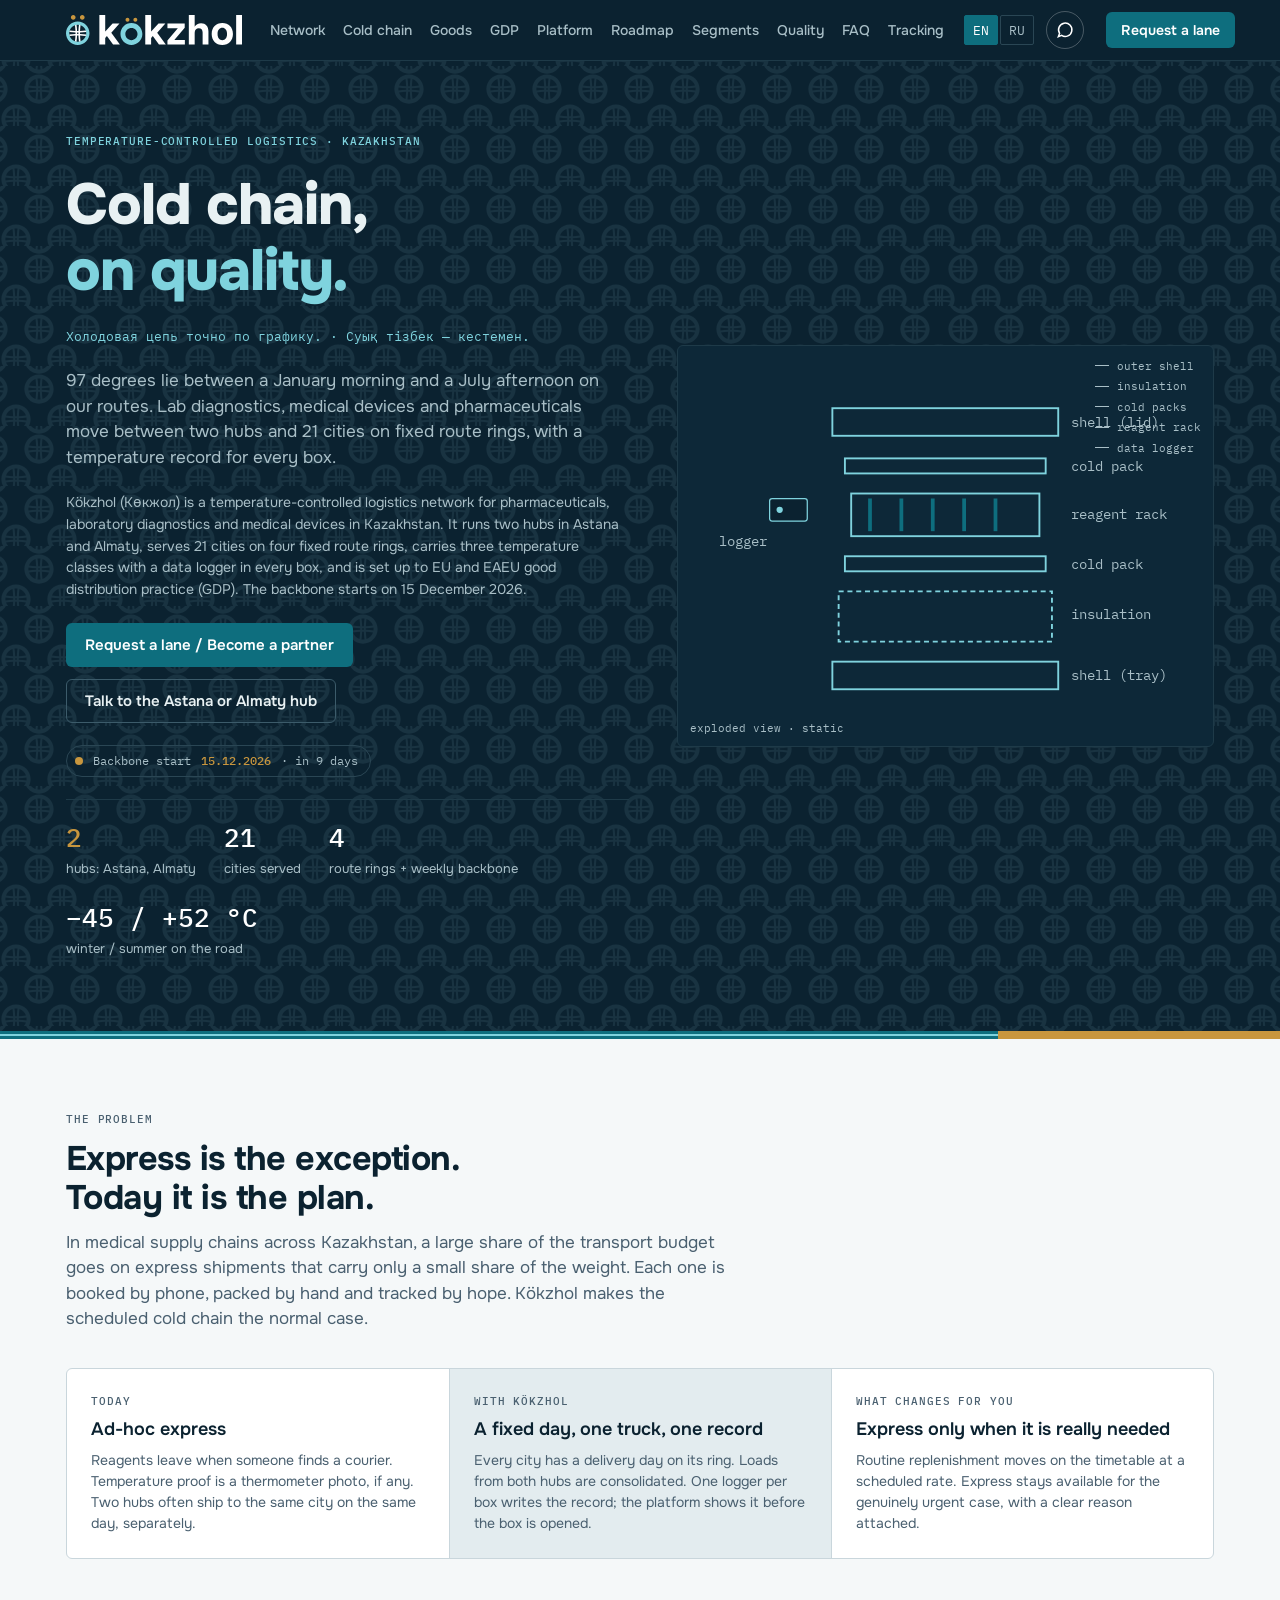
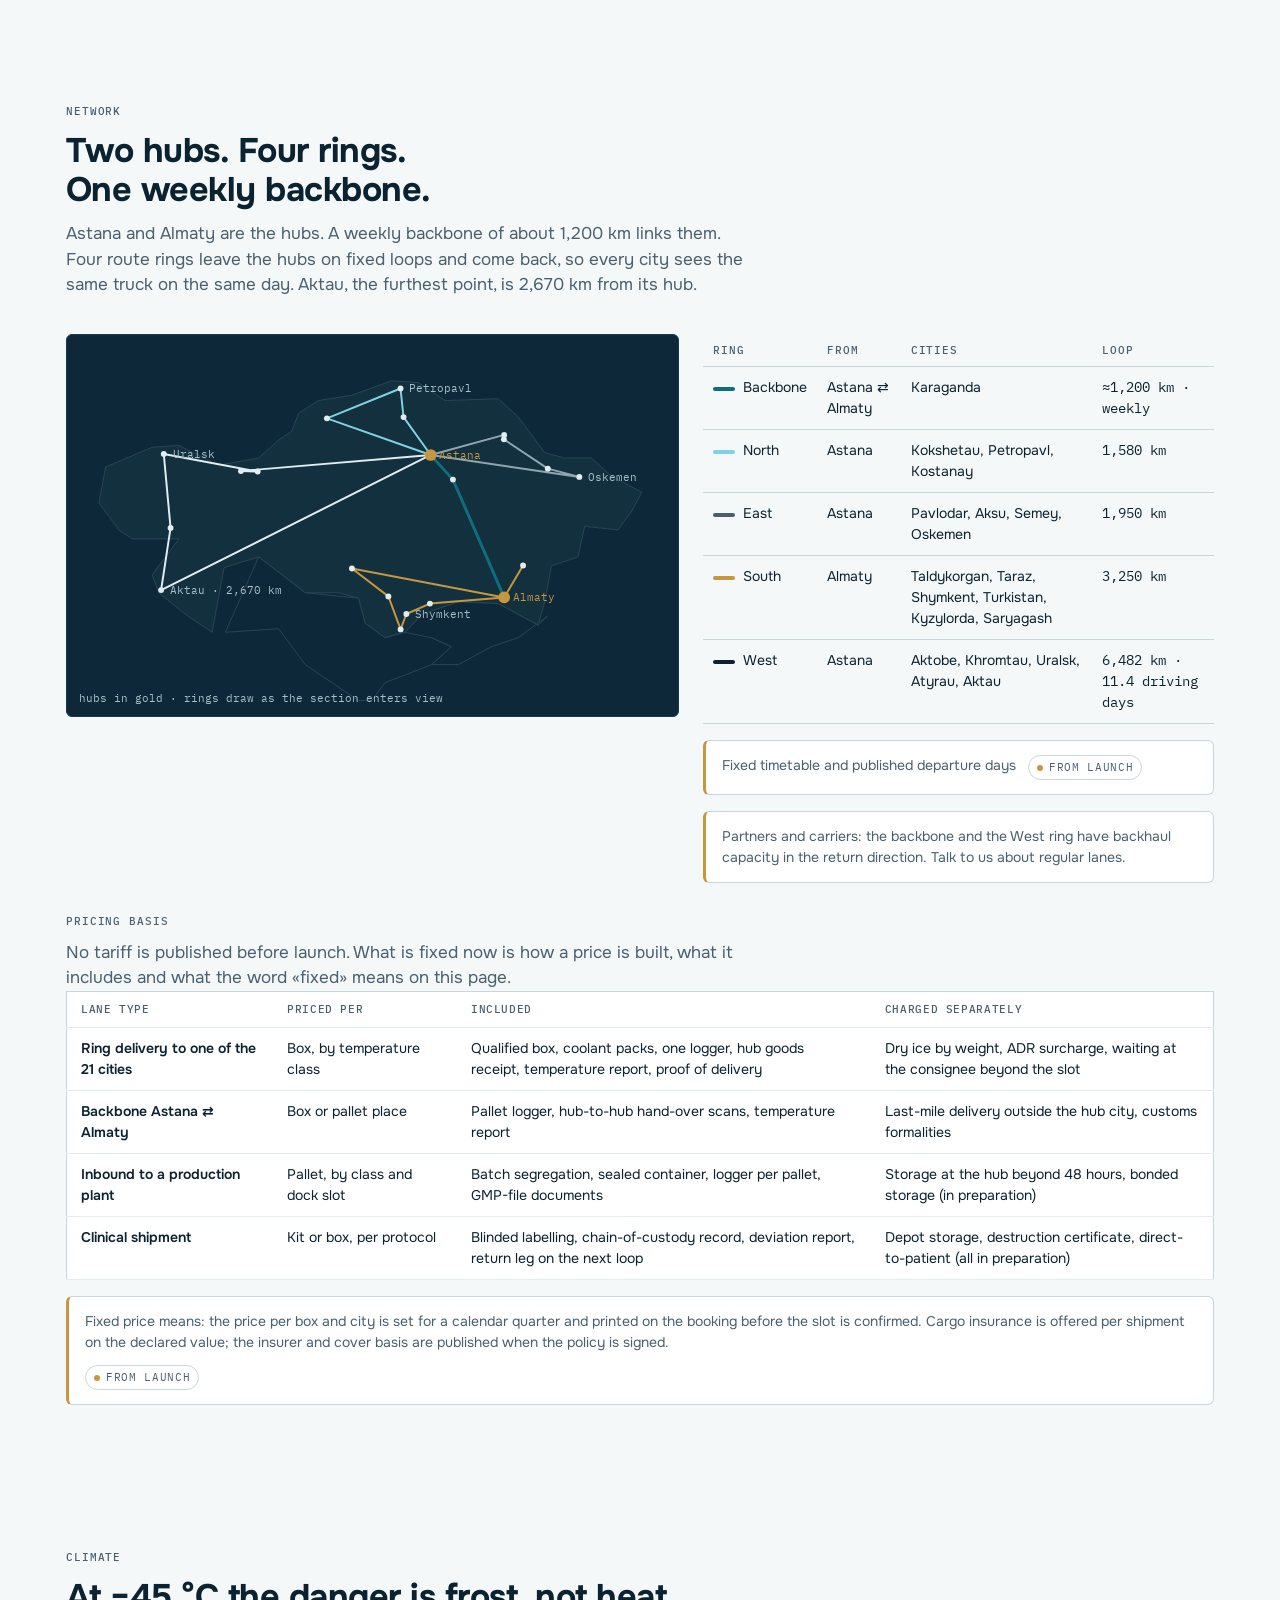
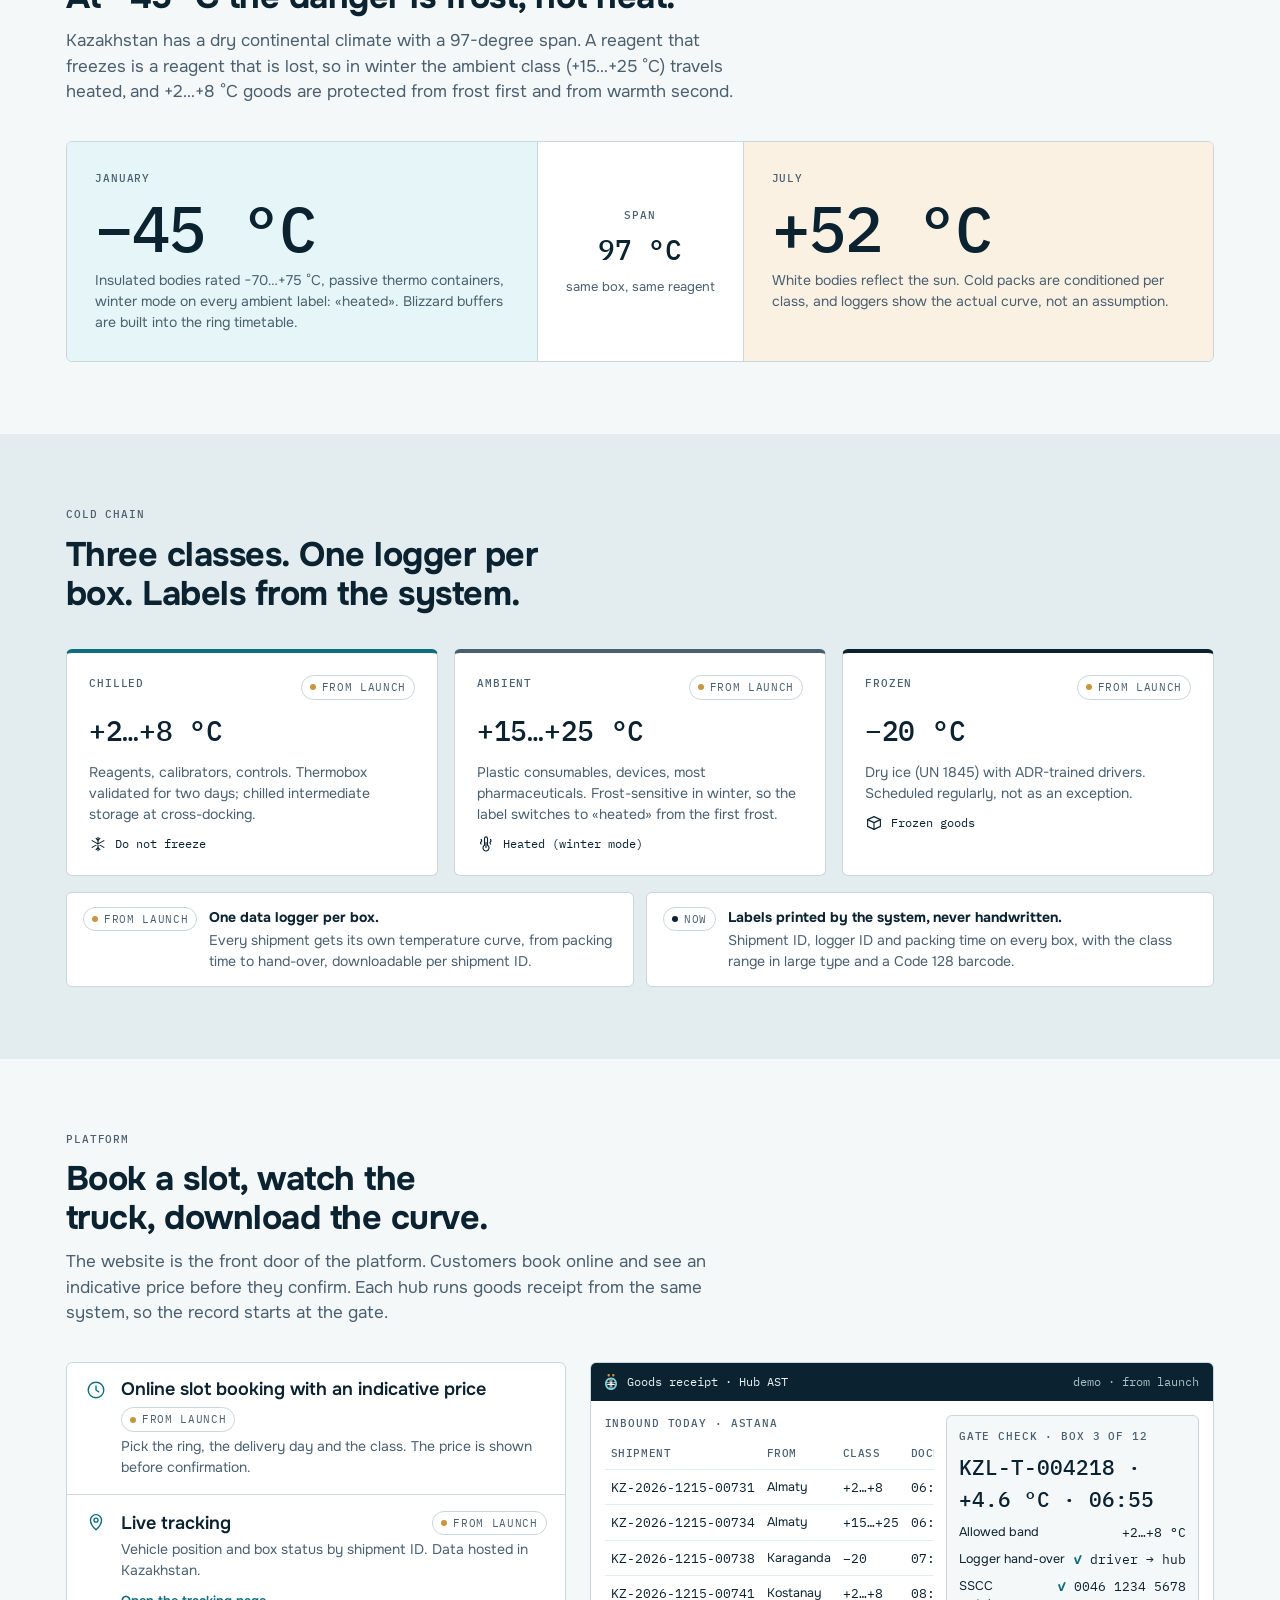
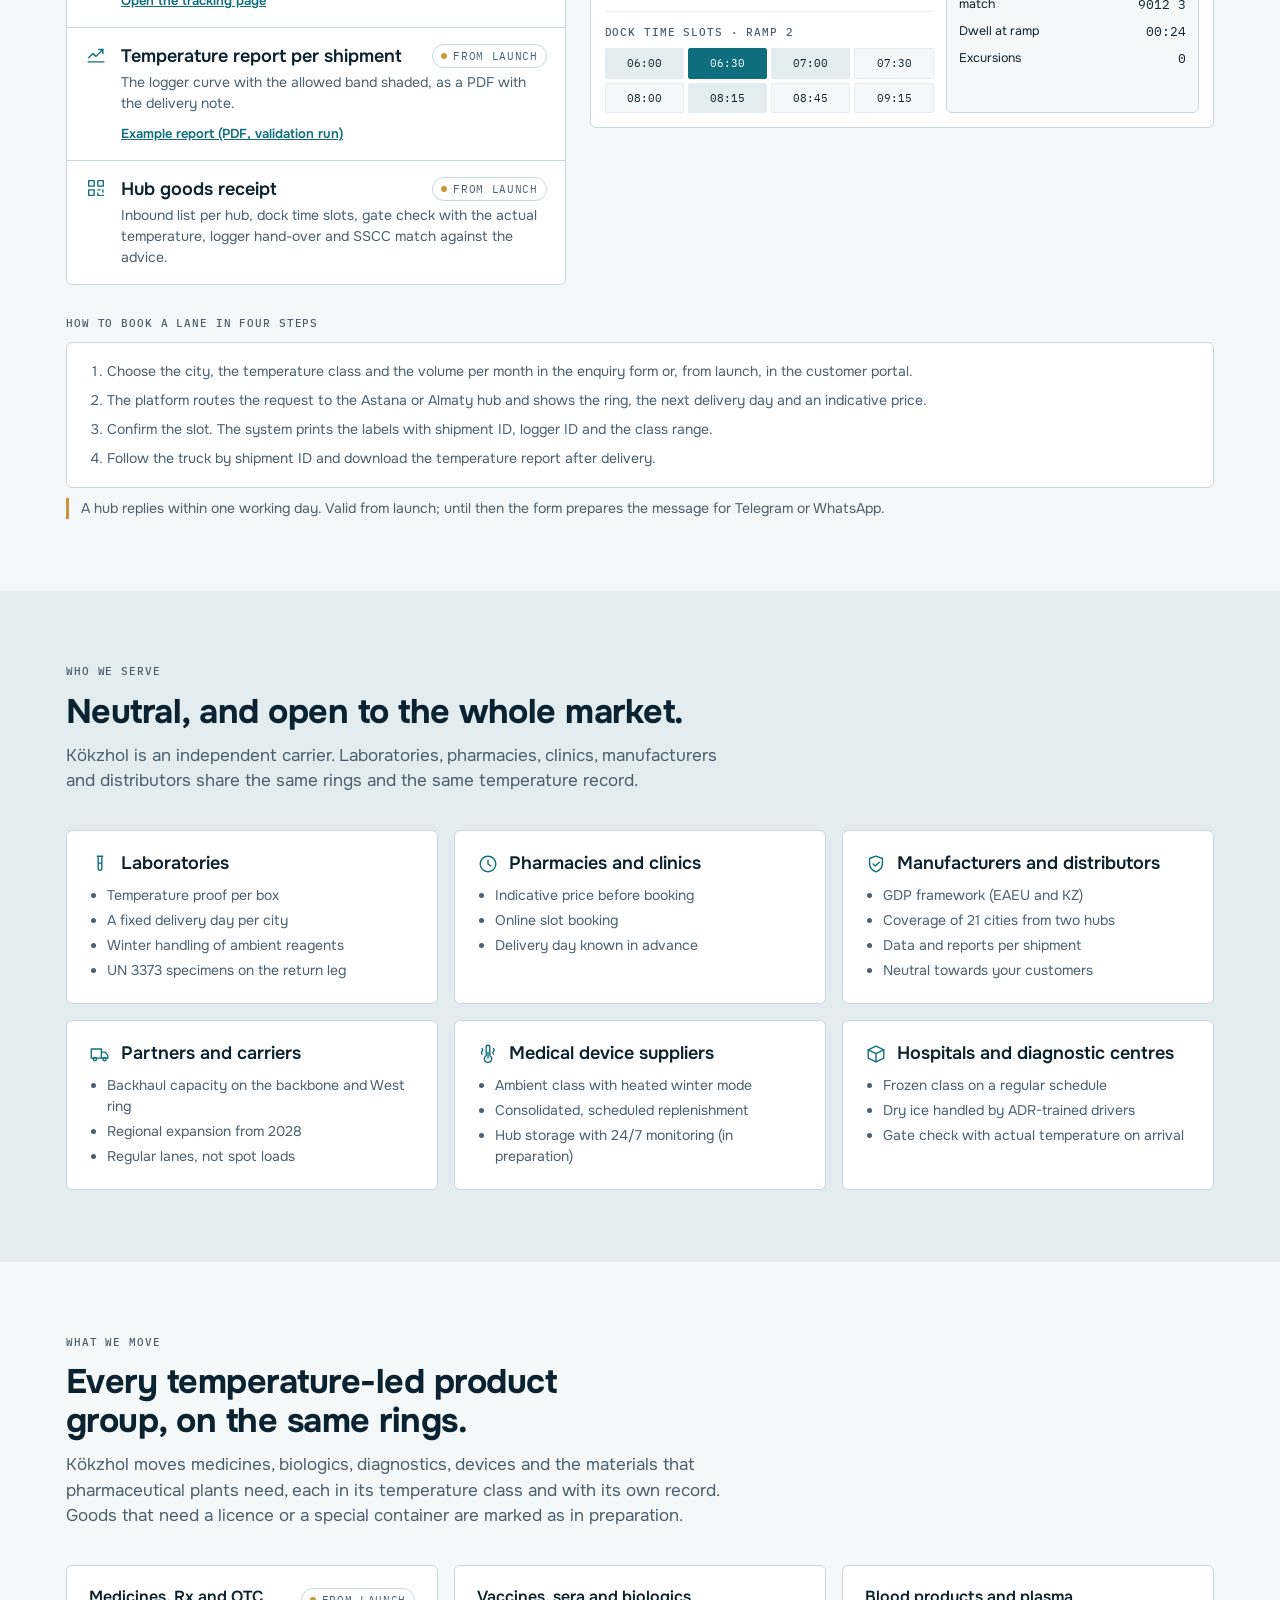
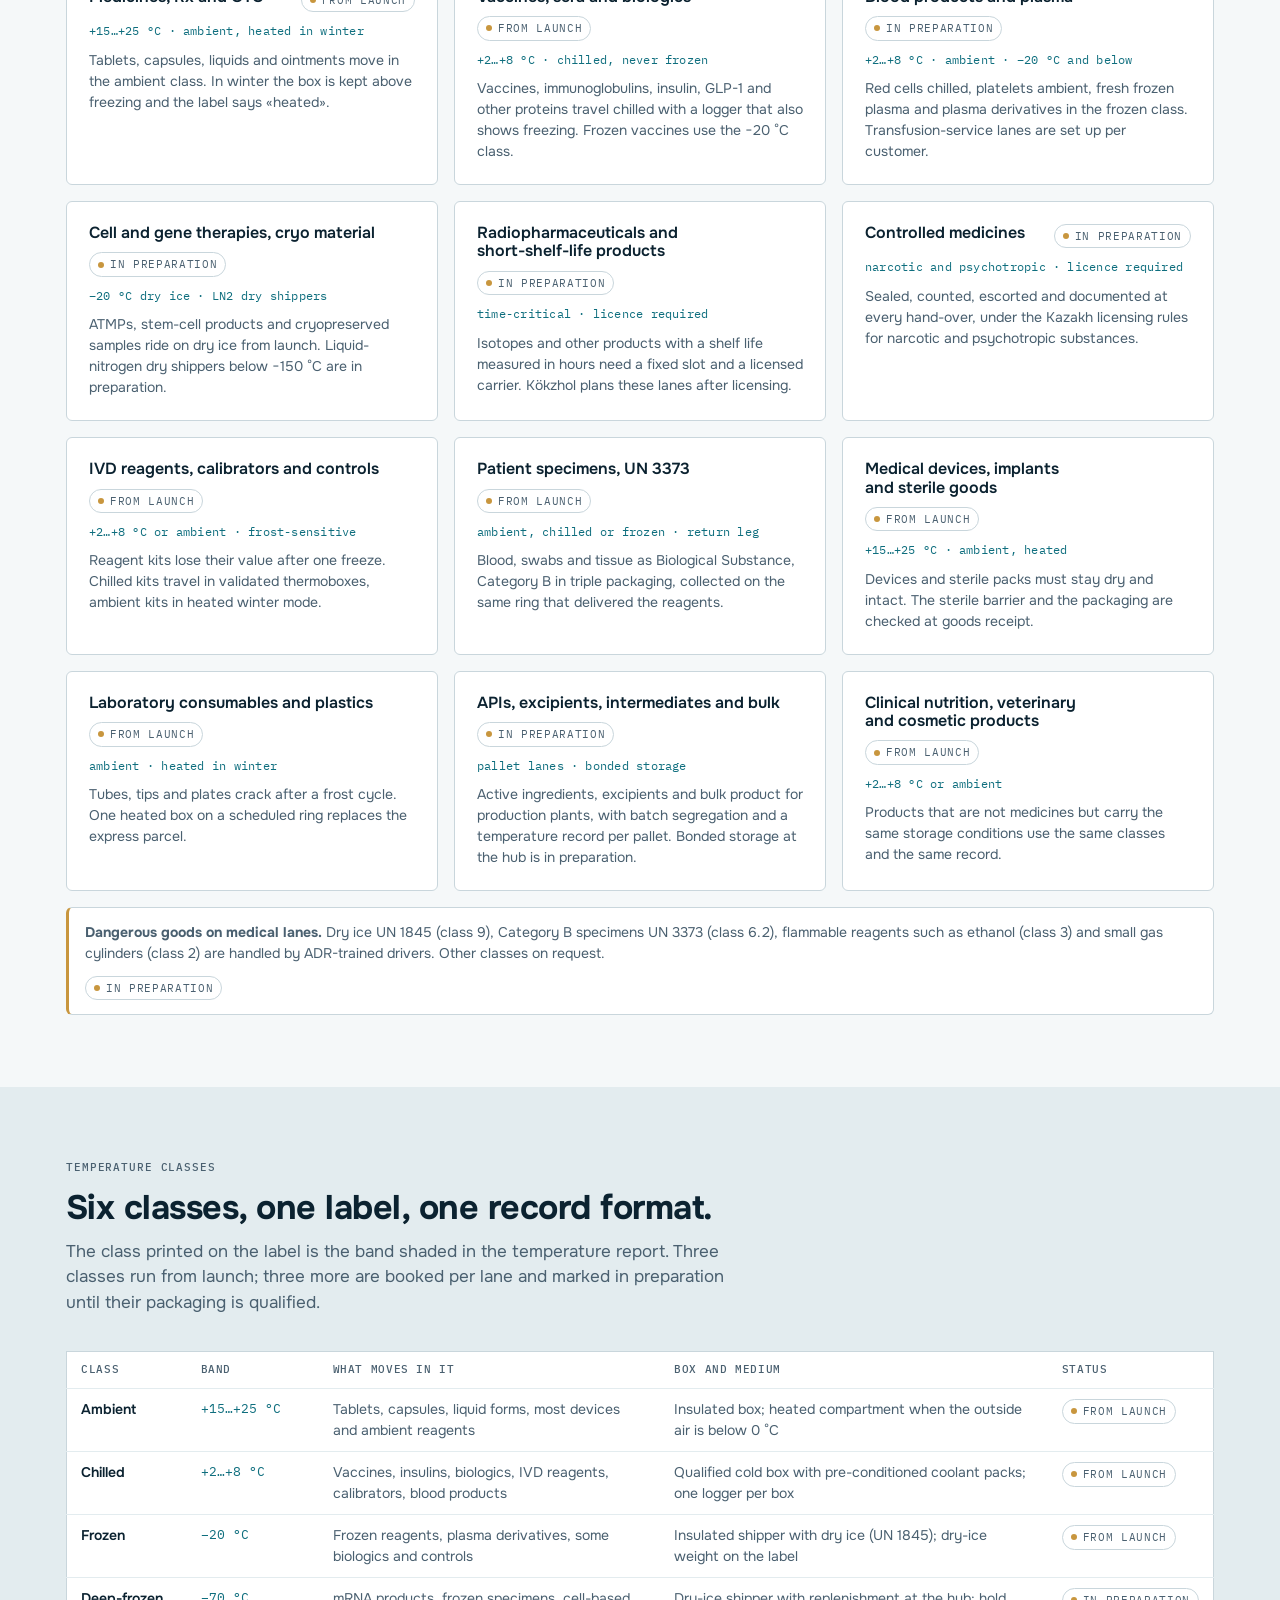
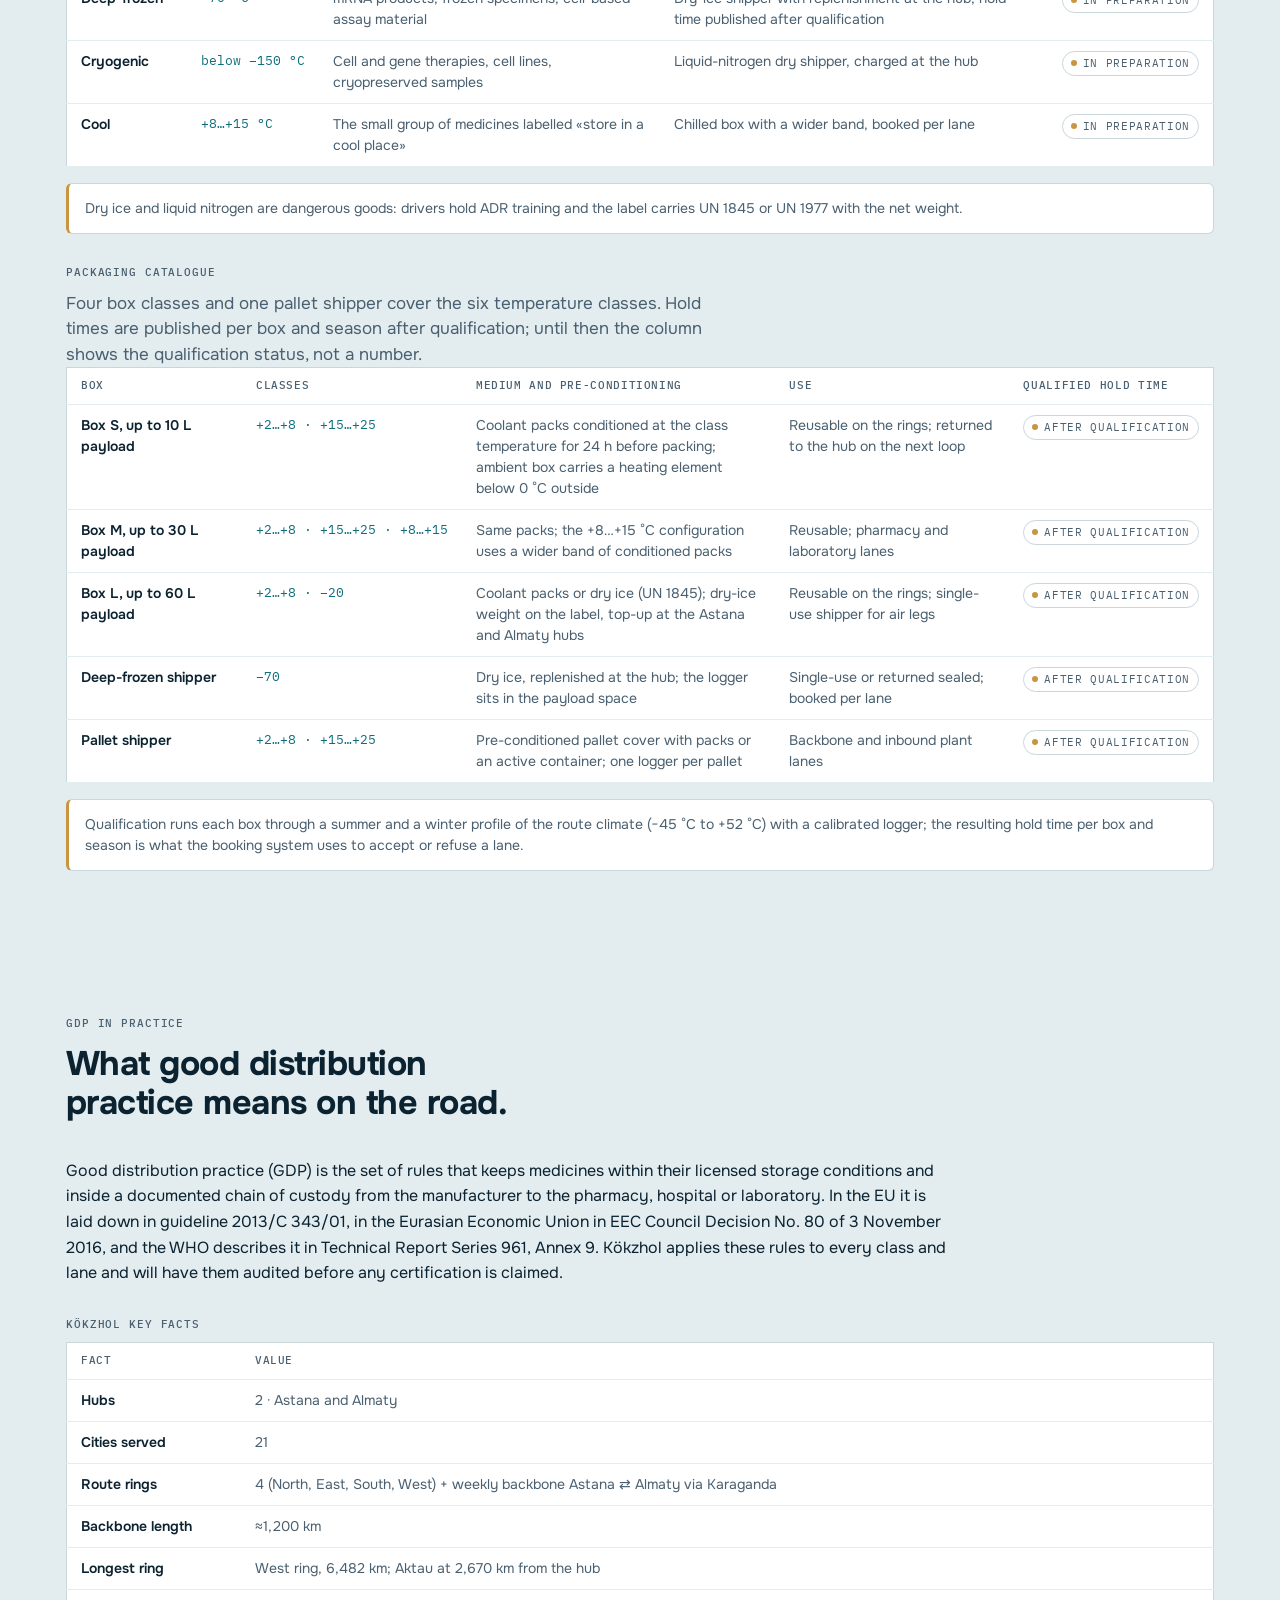
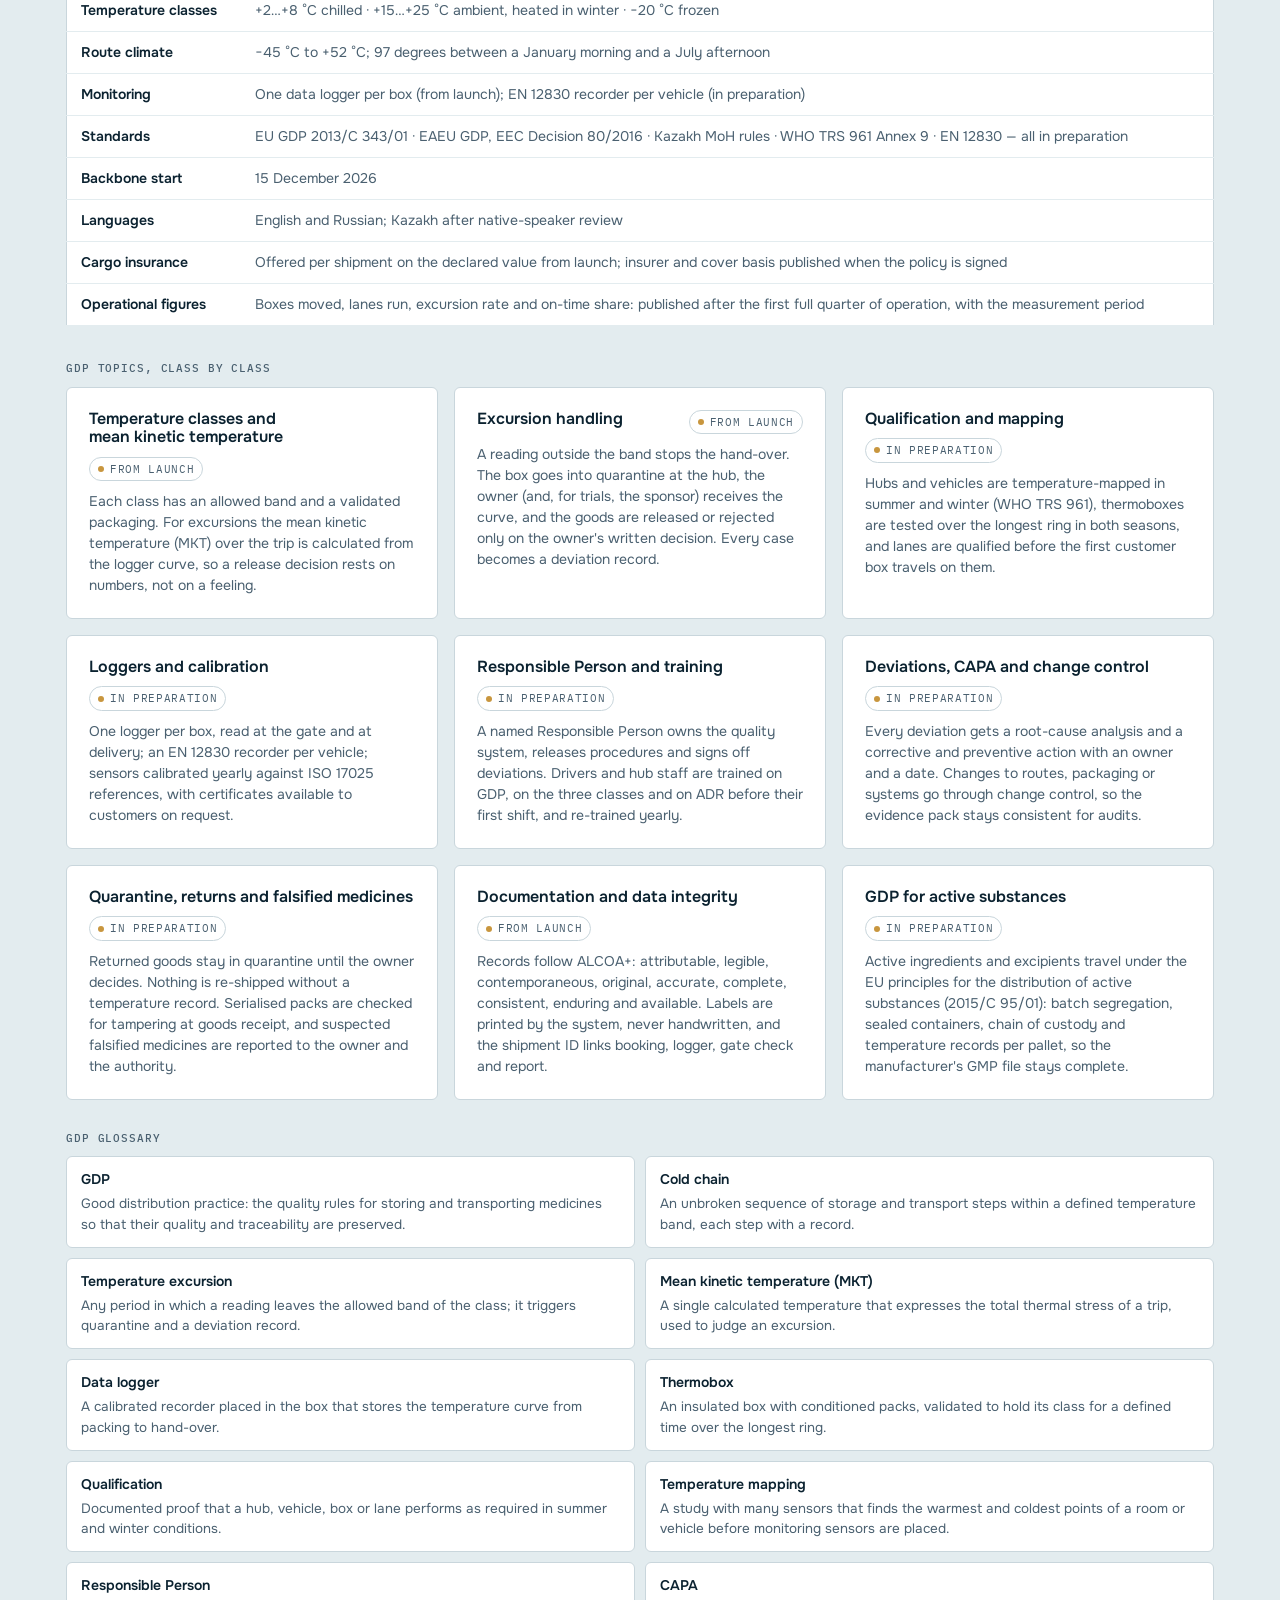
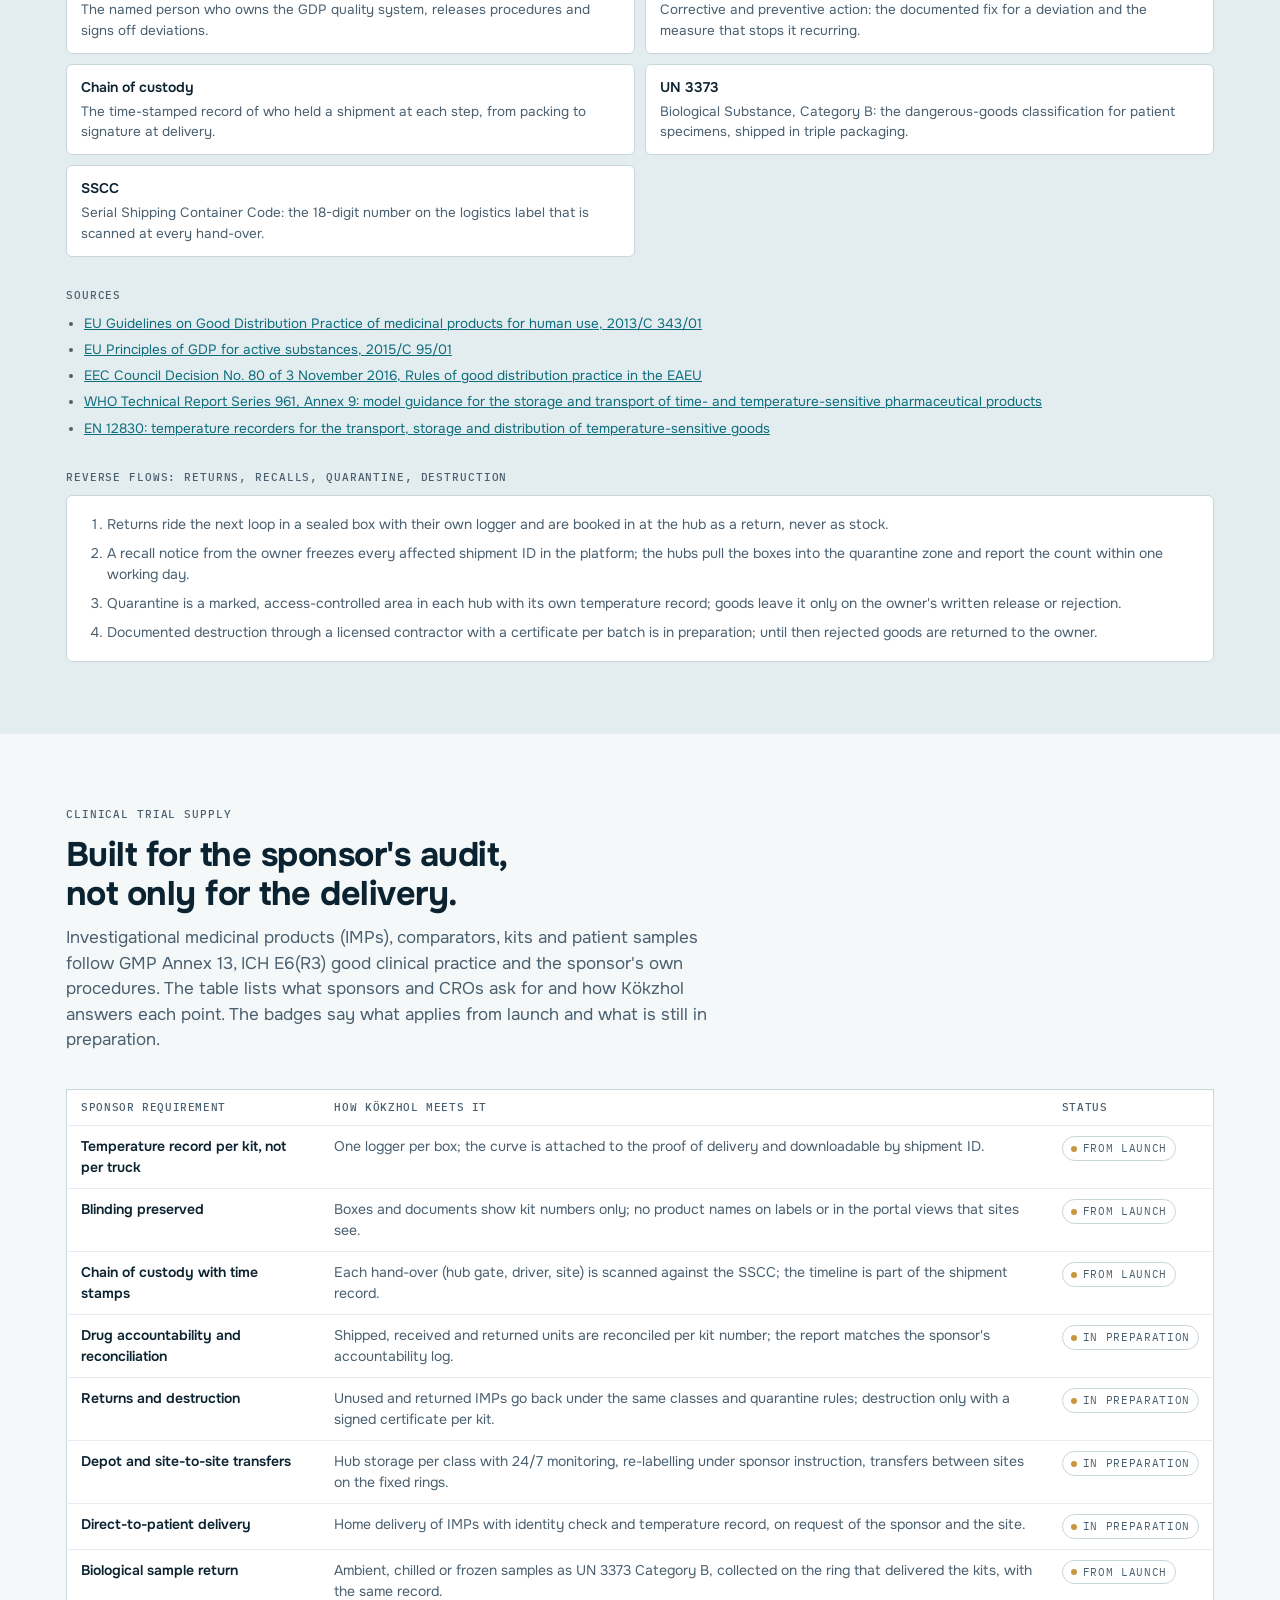
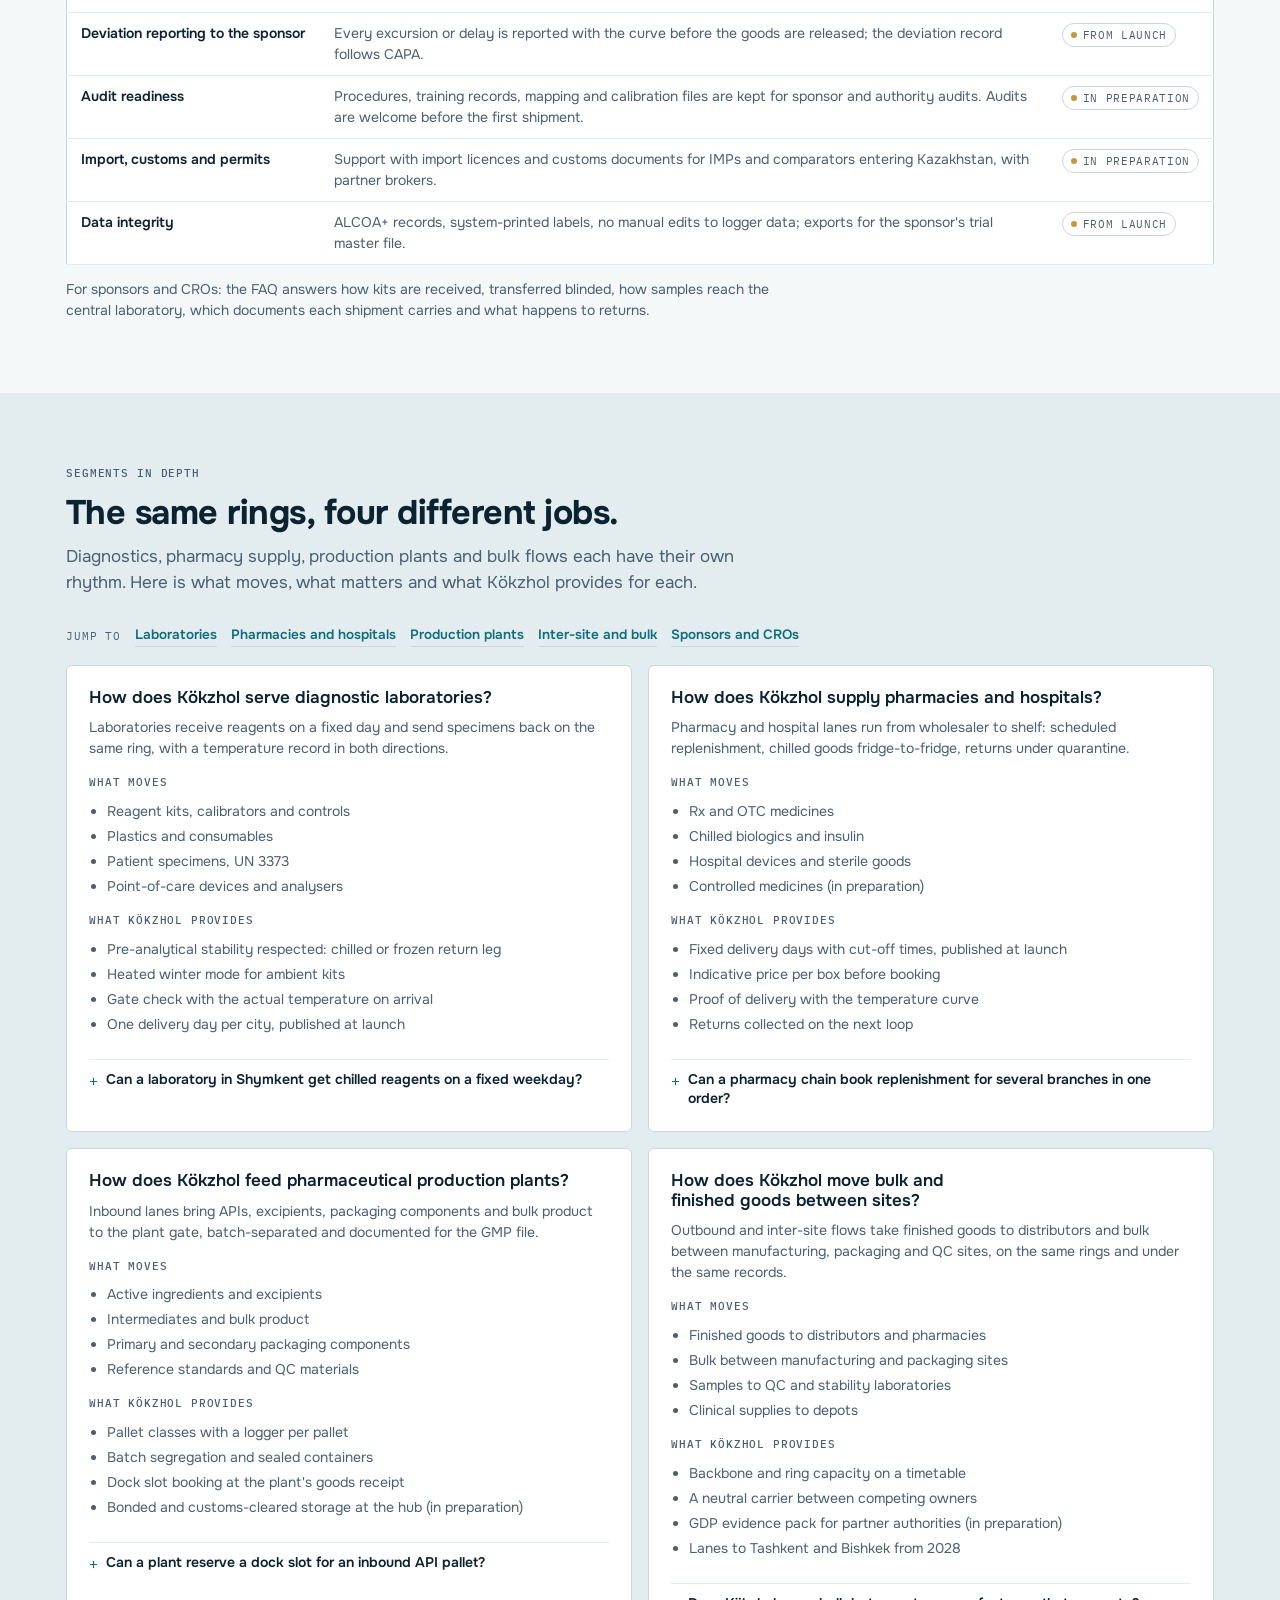
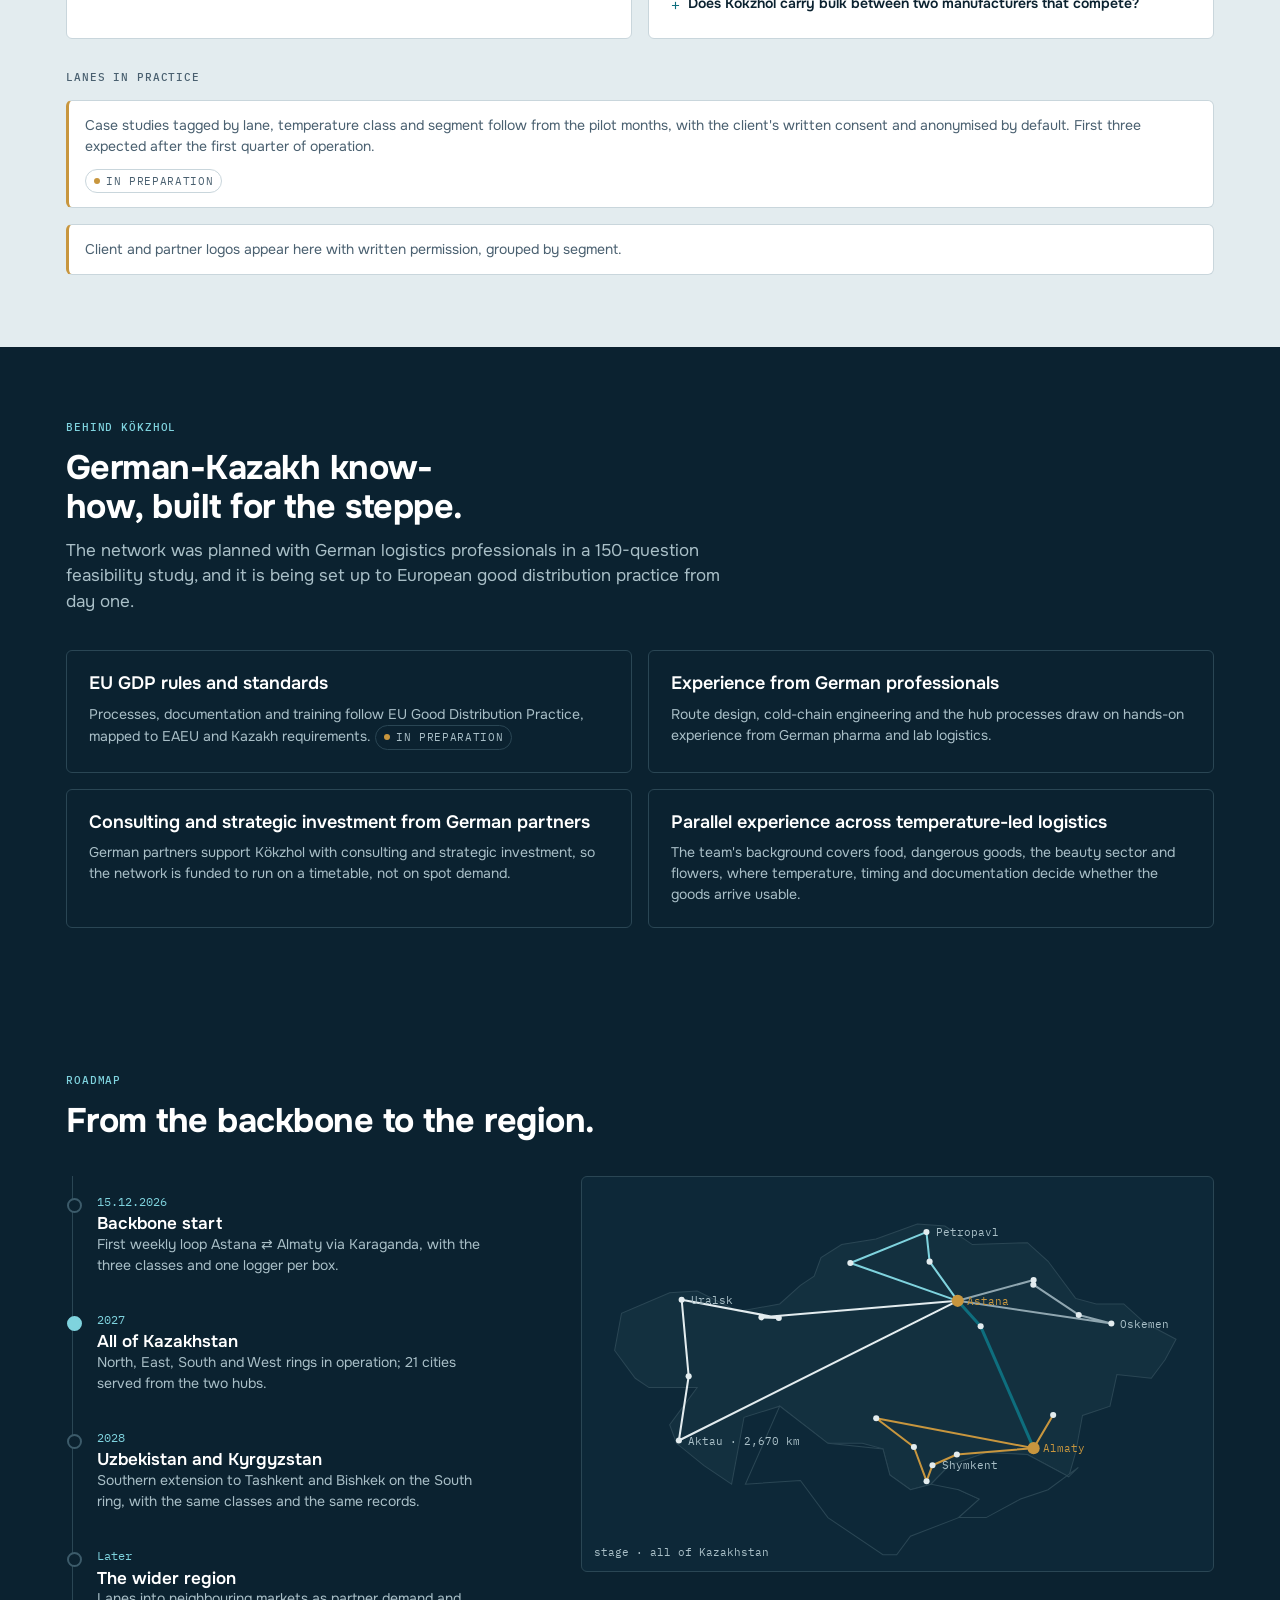
==== commit d5063524: "P2/P3 from competitor review: pricing basis, packaging catalogue, reverse flows, insurance, segment " ====
--- a/index.html
+++ b/index.html
@@ -339,6 +339,36 @@
 @media (min-width:720px){.nav-wa{display:inline-flex}}
 .msg-send{display:flex;gap:10px;flex-wrap:wrap;margin-top:10px}
 .msg-send .btn{font-size:14px}
+/* p2/p3 layer */
+.pricing{margin-top:28px}
+.pricing-t td{min-width:150px;font-weight:400}
+.pricing-t td:first-child{font-weight:600}
+.pricing-t td:nth-child(2){color:var(--ink)}
+.packs td:first-child{min-width:170px}
+.packs td.tband{font-family:var(--mono);font-size:13px;color:var(--brand);white-space:nowrap}
+.packs td:nth-child(3),.packs td:nth-child(4){color:var(--ink-muted);min-width:200px}
+.jump{display:flex;flex-wrap:wrap;gap:8px 14px;align-items:center;font-size:13.5px;margin:-6px 0 18px}
+.jump span{font-family:var(--mono);font-size:11px;letter-spacing:.08em;text-transform:uppercase;color:var(--ink-muted)}
+.jump a{color:var(--brand);font-weight:600;text-decoration:none;border-bottom:1px solid var(--hairline)}
+.seg .card details.mini{margin-top:14px;border-top:1px solid var(--frost);padding-top:10px}
+.seg .card details.mini summary{cursor:pointer;list-style:none;display:flex;gap:8px;align-items:flex-start}
+.seg .card details.mini summary::-webkit-details-marker{display:none}
+.seg .card details.mini summary::before{content:"+";font-family:var(--mono);color:var(--brand);flex:none}
+.seg .card details.mini[open] summary::before{content:"−"}
+.seg .card details.mini h4{font-family:inherit;font-size:14px;font-weight:600;line-height:1.4;text-transform:none;letter-spacing:0;color:var(--ink);margin:0}
+.seg .card details.mini p{font-size:14px;color:var(--ink-muted);margin:8px 0 0}
+.digest{border-top:1px solid var(--hairline)}
+article.dg{background:var(--white);border:1px solid var(--hairline);border-radius:var(--r-md);padding:18px 20px;display:flex;flex-direction:column;gap:8px}
+article.dg time{font-family:var(--mono);font-size:11.5px;color:var(--gold);letter-spacing:.04em}
+article.dg h3{font-size:16px;margin:0}
+article.dg p{font-size:14px;color:var(--ink-muted);margin:0}
+article.dg a{font-size:13px;color:var(--brand);font-weight:600;text-decoration:none}
+.tender td:first-child{min-width:260px}
+.quality .docs{display:flex;flex-wrap:wrap;gap:8px 22px;font-size:14px;margin:14px 0 0}
+.quality .docs a{color:var(--brand);font-weight:600}
+.hubs a.sample{display:inline-block;font-size:13px;color:var(--brand);font-weight:600;margin-top:4px}
+footer .docs{display:flex;flex-wrap:wrap;gap:8px 22px;font-size:13px;margin:0 0 18px}
+footer .docs a{color:var(--on-ink-muted);text-decoration:none;border-bottom:1px solid var(--ink-line)}
 
 @media (prefers-reduced-motion:reduce){*{animation:none!important;transition:none!important}}
 </style>
@@ -351,7 +381,7 @@
       <img id="logo-img" src="assets/brand/horizontal-latin-reverse.svg" alt="kökzhol" width="176" height="30">
     </a>
     <nav class="nav-links" aria-label="Sections">
-      <a href="#network" data-i18n="nav.network">Network</a><a href="#coldchain" data-i18n="nav.cold">Cold chain</a><a data-i18n="nav.goods" href="#goods">Goods</a><a href="#gdp">GDP</a><a href="#platform" data-i18n="nav.platform">Platform</a><a href="#roadmap" data-i18n="nav.roadmap">Roadmap</a><a href="#quality" data-i18n="nav.quality">Quality</a><a href="#faq">FAQ</a>
+      <a href="#network" data-i18n="nav.network">Network</a><a href="#coldchain" data-i18n="nav.cold">Cold chain</a><a data-i18n="nav.goods" href="#goods">Goods</a><a href="#gdp">GDP</a><a href="#platform" data-i18n="nav.platform">Platform</a><a href="#roadmap" data-i18n="nav.roadmap">Roadmap</a><a href="#segments" data-i18n="nav.segments">Segments</a><a href="#quality" data-i18n="nav.quality">Quality</a><a href="#faq">FAQ</a><a href="track/" data-i18n="nav.track">Tracking</a>
     </nav>
     <div class="nav-right">
       <div class="lang" role="group" aria-label="Language">
@@ -456,6 +486,13 @@
         <p class="note" data-i18n="net.partners">Partners and carriers: the backbone and the West ring have backhaul capacity in the return direction. Talk to us about regular lanes.</p>
       </div>
     </div>
+
+    <div class="pricing" id="pricing">
+    <h3 class="sub" data-i18n="pr.h3">Pricing basis</h3>
+    <p class="lede" data-i18n="pr.lede">No tariff is published before launch. What is fixed now is how a price is built, what it includes and what the word «fixed» means on this page.</p>
+    <div class="table-scroll"><table class="facts pricing-t"><thead><tr><th data-i18n="pr.th1">Lane type</th><th data-i18n="pr.th2">Priced per</th><th data-i18n="pr.th3">Included</th><th data-i18n="pr.th4">Charged separately</th></tr></thead><tbody><tr><td data-i18n="pr.1t">Ring delivery to one of the 21 cities</td><td data-i18n="pr.1p">Box, by temperature class</td><td data-i18n="pr.1i">Qualified box, coolant packs, one logger, hub goods receipt, temperature report, proof of delivery</td><td data-i18n="pr.1x">Dry ice by weight, ADR surcharge, waiting at the consignee beyond the slot</td></tr><tr><td data-i18n="pr.2t">Backbone Astana ⇄ Almaty</td><td data-i18n="pr.2p">Box or pallet place</td><td data-i18n="pr.2i">Pallet logger, hub-to-hub hand-over scans, temperature report</td><td data-i18n="pr.2x">Last-mile delivery outside the hub city, customs formalities</td></tr><tr><td data-i18n="pr.3t">Inbound to a production plant</td><td data-i18n="pr.3p">Pallet, by class and dock slot</td><td data-i18n="pr.3i">Batch segregation, sealed container, logger per pallet, GMP-file documents</td><td data-i18n="pr.3x">Storage at the hub beyond 48 hours, bonded storage (in preparation)</td></tr><tr><td data-i18n="pr.4t">Clinical shipment</td><td data-i18n="pr.4p">Kit or box, per protocol</td><td data-i18n="pr.4i">Blinded labelling, chain-of-custody record, deviation report, return leg on the next loop</td><td data-i18n="pr.4x">Depot storage, destruction certificate, direct-to-patient (all in preparation)</td></tr></tbody></table></div>
+    <div class="note"><span data-i18n="pr.fixed">Fixed price means: the price per box and city is set for a calendar quarter and printed on the booking before the slot is confirmed. Cargo insurance is offered per shipment on the declared value; the insurer and cover basis are published when the policy is signed.</span> <span class="badge prep" data-i18n="badge.launch146">from launch</span></div>
+    </div>
   </div>
 </section>
 
@@ -505,7 +542,7 @@
     <div class="layout">
       <div class="feature-list">
         <div class="f"><svg class="icon" viewBox="0 0 24 24" aria-hidden="true"><circle cx="12" cy="12" r="8.5"/><path d="M12 7.5V12l3 2"/></svg><div><div class="top"><h3 data-i18n="pf.f1h">Online slot booking with an indicative price</h3><span class="badge prep" data-i18n="badge.launch6">from launch</span></div><p data-i18n="pf.f1p">Pick the ring, the delivery day and the class. The price is shown before confirmation.</p></div></div>
-        <div class="f"><svg class="icon" viewBox="0 0 24 24" aria-hidden="true"><path d="M12 20.5s-6-5.4-6-10.5a6 6 0 0 1 12 0c0 5.1-6 10.5-6 10.5Z"/><circle cx="12" cy="10" r="2.2"/></svg><div><div class="top"><h3 data-i18n="pf.f2h">Live tracking</h3><span class="badge prep" data-i18n="badge.launch7">from launch</span></div><p data-i18n="pf.f2p">Vehicle position and box status by shipment ID. Data hosted in Kazakhstan.</p></div></div>
+        <div class="f"><svg class="icon" viewBox="0 0 24 24" aria-hidden="true"><path d="M12 20.5s-6-5.4-6-10.5a6 6 0 0 1 12 0c0 5.1-6 10.5-6 10.5Z"/><circle cx="12" cy="10" r="2.2"/></svg><div><div class="top"><h3 data-i18n="pf.f2h">Live tracking</h3><span class="badge prep" data-i18n="badge.launch7">from launch</span></div><p data-i18n="pf.f2p">Vehicle position and box status by shipment ID. Data hosted in Kazakhstan.</p> <a class="sample" href="track/" data-i18n="pf.track">Open the tracking page</a></div></div>
         <div class="f"><svg class="icon" viewBox="0 0 24 24" aria-hidden="true"><path d="M3.5 19.5h17M4 15l4.5-4.5 3.5 3 7.5-7.5"/><path d="M15 6h4.5v4.5"/></svg><div><div class="top"><h3 data-i18n="pf.f3h">Temperature report per shipment</h3><span class="badge prep" data-i18n="badge.launch8">from launch</span></div><p data-i18n="pf.f3p">The logger curve with the allowed band shaded, as a PDF with the delivery note.</p> <a class="sample" href="assets/temp-report-sample.pdf" data-i18n="pf.sample">Example report (PDF, validation run)</a></div></div>
         <div class="f"><svg class="icon" viewBox="0 0 24 24" aria-hidden="true"><path d="M4 4h6v6H4zM14 4h6v6h-6zM4 14h6v6H4zM14 14h2.5M19.5 14v2.5M14 17.5V20h2.5M18 20h2"/></svg><div><div class="top"><h3 data-i18n="pf.f4h">Hub goods receipt</h3><span class="badge prep" data-i18n="badge.launch9">from launch</span></div><p data-i18n="pf.f4p">Inbound list per hub, dock time slots, gate check with the actual temperature, logger hand-over and SSCC match against the advice.</p></div></div>
       </div>
@@ -600,6 +637,11 @@
     </div>
     <div class="table-scroll"><table class="facts temps-t"><thead><tr><th data-i18n="tp.th1">Class</th><th data-i18n="tp.th2">Band</th><th data-i18n="tp.th3">What moves in it</th><th data-i18n="tp.th4">Box and medium</th><th data-i18n="tp.th5">Status</th></tr></thead><tbody><tr><td><span data-i18n="tp.1c">Ambient</span></td><td class="tband">+15…+25&nbsp;°C</td><td data-i18n="tp.1g">Tablets, capsules, liquid forms, most devices and ambient reagents</td><td data-i18n="tp.1b">Insulated box; heated compartment when the outside air is below 0&nbsp;°C</td><td><span class="badge prep" data-i18n="badge.launch123">from launch</span></td></tr><tr><td><span data-i18n="tp.2c">Chilled</span></td><td class="tband">+2…+8&nbsp;°C</td><td data-i18n="tp.2g">Vaccines, insulins, biologics, IVD reagents, calibrators, blood products</td><td data-i18n="tp.2b">Qualified cold box with pre-conditioned coolant packs; one logger per box</td><td><span class="badge prep" data-i18n="badge.launch124">from launch</span></td></tr><tr><td><span data-i18n="tp.3c">Frozen</span></td><td class="tband">−20&nbsp;°C</td><td data-i18n="tp.3g">Frozen reagents, plasma derivatives, some biologics and controls</td><td data-i18n="tp.3b">Insulated shipper with dry ice (UN 1845); dry-ice weight on the label</td><td><span class="badge prep" data-i18n="badge.launch125">from launch</span></td></tr><tr><td><span data-i18n="tp.4c">Deep-frozen</span></td><td class="tband">−70&nbsp;°C</td><td data-i18n="tp.4g">mRNA products, frozen specimens, cell-based assay material</td><td data-i18n="tp.4b">Dry-ice shipper with replenishment at the hub; hold time published after qualification</td><td><span class="badge prep" data-i18n="badge.prep126">in preparation</span></td></tr><tr><td><span data-i18n="tp.5c">Cryogenic</span></td><td class="tband">below −150&nbsp;°C</td><td data-i18n="tp.5g">Cell and gene therapies, cell lines, cryopreserved samples</td><td data-i18n="tp.5b">Liquid-nitrogen dry shipper, charged at the hub</td><td><span class="badge prep" data-i18n="badge.prep127">in preparation</span></td></tr><tr><td><span data-i18n="tp.6c">Cool</span></td><td class="tband">+8…+15&nbsp;°C</td><td data-i18n="tp.6g">The small group of medicines labelled «store in a cool place»</td><td data-i18n="tp.6b">Chilled box with a wider band, booked per lane</td><td><span class="badge prep" data-i18n="badge.prep128">in preparation</span></td></tr></tbody></table></div>
     <div class="note"><span data-i18n="tp.note">Dry ice and liquid nitrogen are dangerous goods: drivers hold ADR training and the label carries UN 1845 or UN 1977 with the net weight.</span></div>
+
+    <h3 class="sub" data-i18n="pk.h3">Packaging catalogue</h3>
+    <p class="lede" data-i18n="pk.lede">Four box classes and one pallet shipper cover the six temperature classes. Hold times are published per box and season after qualification; until then the column shows the qualification status, not a number.</p>
+    <div class="table-scroll"><table class="facts packs"><thead><tr><th data-i18n="pk.th1">Box</th><th data-i18n="pk.th2">Classes</th><th data-i18n="pk.th3">Medium and pre-conditioning</th><th data-i18n="pk.th4">Use</th><th data-i18n="pk.th5">Qualified hold time</th></tr></thead><tbody><tr><td data-i18n="pk.1b">Box S, up to 10 L payload</td><td class="tband">+2…+8 · +15…+25</td><td data-i18n="pk.1m">Coolant packs conditioned at the class temperature for 24 h before packing; ambient box carries a heating element below 0&nbsp;°C outside</td><td data-i18n="pk.1u">Reusable on the rings; returned to the hub on the next loop</td><td><span class="badge prep" data-i18n="pk.hold1">after qualification</span></td></tr><tr><td data-i18n="pk.2b">Box M, up to 30 L payload</td><td class="tband">+2…+8 · +15…+25 · +8…+15</td><td data-i18n="pk.2m">Same packs; the +8…+15&nbsp;°C configuration uses a wider band of conditioned packs</td><td data-i18n="pk.2u">Reusable; pharmacy and laboratory lanes</td><td><span class="badge prep" data-i18n="pk.hold2">after qualification</span></td></tr><tr><td data-i18n="pk.3b">Box L, up to 60 L payload</td><td class="tband">+2…+8 · −20</td><td data-i18n="pk.3m">Coolant packs or dry ice (UN 1845); dry-ice weight on the label, top-up at the Astana and Almaty hubs</td><td data-i18n="pk.3u">Reusable on the rings; single-use shipper for air legs</td><td><span class="badge prep" data-i18n="pk.hold3">after qualification</span></td></tr><tr><td data-i18n="pk.4b">Deep-frozen shipper</td><td class="tband">−70</td><td data-i18n="pk.4m">Dry ice, replenished at the hub; the logger sits in the payload space</td><td data-i18n="pk.4u">Single-use or returned sealed; booked per lane</td><td><span class="badge prep" data-i18n="pk.hold4">after qualification</span></td></tr><tr><td data-i18n="pk.5b">Pallet shipper</td><td class="tband">+2…+8 · +15…+25</td><td data-i18n="pk.5m">Pre-conditioned pallet cover with packs or an active container; one logger per pallet</td><td data-i18n="pk.5u">Backbone and inbound plant lanes</td><td><span class="badge prep" data-i18n="pk.hold5">after qualification</span></td></tr></tbody></table></div>
+    <div class="note"><span data-i18n="pk.note">Qualification runs each box through a summer and a winter profile of the route climate (−45&nbsp;°C to +52&nbsp;°C) with a calibrated logger; the resulting hold time per box and season is what the booking system uses to accept or refuse a lane.</span></div>
   </div>
 </section>
 
@@ -612,7 +654,7 @@
     </div>
     <p class="def" data-i18n="gd.def">Good distribution practice (GDP) is the set of rules that keeps medicines within their licensed storage conditions and inside a documented chain of custody from the manufacturer to the pharmacy, hospital or laboratory. In the EU it is laid down in guideline 2013/C 343/01, in the Eurasian Economic Union in EEC Council Decision No. 80 of 3 November 2016, and the WHO describes it in Technical Report Series 961, Annex 9. Kökzhol applies these rules to every class and lane and will have them audited before any certification is claimed.</p>
     <h3 class="sub" data-i18n="gd.factsh">Kökzhol key facts</h3>
-    <div class="table-scroll"><table class="facts"><thead><tr><th data-i18n="gd.th1">Fact</th><th data-i18n="gd.th2">Value</th></tr></thead><tbody data-i18n="gd.facts"><tr><td>Hubs</td><td>2 · Astana and Almaty</td></tr><tr><td>Cities served</td><td>21</td></tr><tr><td>Route rings</td><td>4 (North, East, South, West) + weekly backbone Astana ⇄ Almaty via Karaganda</td></tr><tr><td>Backbone length</td><td>≈1,200 km</td></tr><tr><td>Longest ring</td><td>West ring, 6,482 km; Aktau at 2,670 km from the hub</td></tr><tr><td>Temperature classes</td><td>+2…+8&nbsp;°C chilled · +15…+25&nbsp;°C ambient, heated in winter · −20&nbsp;°C frozen</td></tr><tr><td>Route climate</td><td>−45&nbsp;°C to +52&nbsp;°C; 97 degrees between a January morning and a July afternoon</td></tr><tr><td>Monitoring</td><td>One data logger per box (from launch); EN 12830 recorder per vehicle (in preparation)</td></tr><tr><td>Standards</td><td>EU GDP 2013/C 343/01 · EAEU GDP, EEC Decision 80/2016 · Kazakh MoH rules · WHO TRS 961 Annex 9 · EN 12830 — all in preparation</td></tr><tr><td>Backbone start</td><td>15 December 2026</td></tr><tr><td>Languages</td><td>English and Russian; Kazakh after native-speaker review</td></tr></tbody></table></div>
+    <div class="table-scroll"><table class="facts"><thead><tr><th data-i18n="gd.th1">Fact</th><th data-i18n="gd.th2">Value</th></tr></thead><tbody data-i18n="gd.facts"><tr><td>Hubs</td><td>2 · Astana and Almaty</td></tr><tr><td>Cities served</td><td>21</td></tr><tr><td>Route rings</td><td>4 (North, East, South, West) + weekly backbone Astana ⇄ Almaty via Karaganda</td></tr><tr><td>Backbone length</td><td>≈1,200 km</td></tr><tr><td>Longest ring</td><td>West ring, 6,482 km; Aktau at 2,670 km from the hub</td></tr><tr><td>Temperature classes</td><td>+2…+8&nbsp;°C chilled · +15…+25&nbsp;°C ambient, heated in winter · −20&nbsp;°C frozen</td></tr><tr><td>Route climate</td><td>−45&nbsp;°C to +52&nbsp;°C; 97 degrees between a January morning and a July afternoon</td></tr><tr><td>Monitoring</td><td>One data logger per box (from launch); EN 12830 recorder per vehicle (in preparation)</td></tr><tr><td>Standards</td><td>EU GDP 2013/C 343/01 · EAEU GDP, EEC Decision 80/2016 · Kazakh MoH rules · WHO TRS 961 Annex 9 · EN 12830 — all in preparation</td></tr><tr><td>Backbone start</td><td>15 December 2026</td></tr><tr><td>Languages</td><td>English and Russian; Kazakh after native-speaker review</td></tr><tr><td>Cargo insurance</td><td>Offered per shipment on the declared value from launch; insurer and cover basis published when the policy is signed</td></tr><tr><td>Operational figures</td><td>Boxes moved, lanes run, excursion rate and on-time share: published after the first full quarter of operation, with the measurement period</td></tr></tbody></table></div>
     <h3 style="margin-top:36px" class="sub" data-i18n="gd.topich">GDP topics, class by class</h3>
     <div class="grid grid-3" style="margin-top:0">
       <div class="card"><div class="top"><h3 data-i18n="gd.t1h">Temperature classes and mean kinetic temperature</h3><span class="badge prep" data-i18n="badge.launch114">from launch</span></div><p data-i18n="gd.t1p">Each class has an allowed band and a validated packaging. For excursions the mean kinetic temperature (MKT) over the trip is calculated from the logger curve, so a release decision rests on numbers, not on a feeling.</p></div>
@@ -629,6 +671,9 @@
     <dl class="gloss" data-i18n="gd.gloss"><div><dt>GDP</dt><dd>Good distribution practice: the quality rules for storing and transporting medicines so that their quality and traceability are preserved.</dd></div><div><dt>Cold chain</dt><dd>An unbroken sequence of storage and transport steps within a defined temperature band, each step with a record.</dd></div><div><dt>Temperature excursion</dt><dd>Any period in which a reading leaves the allowed band of the class; it triggers quarantine and a deviation record.</dd></div><div><dt>Mean kinetic temperature (MKT)</dt><dd>A single calculated temperature that expresses the total thermal stress of a trip, used to judge an excursion.</dd></div><div><dt>Data logger</dt><dd>A calibrated recorder placed in the box that stores the temperature curve from packing to hand-over.</dd></div><div><dt>Thermobox</dt><dd>An insulated box with conditioned packs, validated to hold its class for a defined time over the longest ring.</dd></div><div><dt>Qualification</dt><dd>Documented proof that a hub, vehicle, box or lane performs as required in summer and winter conditions.</dd></div><div><dt>Temperature mapping</dt><dd>A study with many sensors that finds the warmest and coldest points of a room or vehicle before monitoring sensors are placed.</dd></div><div><dt>Responsible Person</dt><dd>The named person who owns the GDP quality system, releases procedures and signs off deviations.</dd></div><div><dt>CAPA</dt><dd>Corrective and preventive action: the documented fix for a deviation and the measure that stops it recurring.</dd></div><div><dt>Chain of custody</dt><dd>The time-stamped record of who held a shipment at each step, from packing to signature at delivery.</dd></div><div><dt>UN 3373</dt><dd>Biological Substance, Category B: the dangerous-goods classification for patient specimens, shipped in triple packaging.</dd></div><div><dt>SSCC</dt><dd>Serial Shipping Container Code: the 18-digit number on the logistics label that is scanned at every hand-over.</dd></div></dl>
     <h3 class="sub" data-i18n="gd.srch">Sources</h3>
     <ul class="sources" data-i18n="gd.src"><li><a href="https://eur-lex.europa.eu/legal-content/EN/TXT/?uri=CELEX:52013XC1123(01)" rel="noopener" target="_blank">EU Guidelines on Good Distribution Practice of medicinal products for human use, 2013/C 343/01</a></li><li><a href="https://eur-lex.europa.eu/legal-content/EN/TXT/?uri=CELEX:52015XC0321(01)" rel="noopener" target="_blank">EU Principles of GDP for active substances, 2015/C 95/01</a></li><li><a href="https://eec.eaeunion.org/" rel="noopener" target="_blank">EEC Council Decision No. 80 of 3 November 2016, Rules of good distribution practice in the EAEU</a></li><li><a href="https://iris.who.int/" rel="noopener" target="_blank">WHO Technical Report Series 961, Annex 9: model guidance for the storage and transport of time- and temperature-sensitive pharmaceutical products</a></li><li><a href="https://www.cencenelec.eu/" rel="noopener" target="_blank">EN 12830: temperature recorders for the transport, storage and distribution of temperature-sensitive goods</a></li></ul>
+
+    <h3 class="sub" data-i18n="rv.h3">Reverse flows: returns, recalls, quarantine, destruction</h3>
+    <ol class="howto" data-i18n="rv.list"><li>Returns ride the next loop in a sealed box with their own logger and are booked in at the hub as a return, never as stock.</li><li>A recall notice from the owner freezes every affected shipment ID in the platform; the hubs pull the boxes into the quarantine zone and report the count within one working day.</li><li>Quarantine is a marked, access-controlled area in each hub with its own temperature record; goods leave it only on the owner's written release or rejection.</li><li>Documented destruction through a licensed contractor with a certificate per batch is in preparation; until then rejected goods are returned to the owner.</li></ol>
   </div>
 </section>
 
@@ -653,12 +698,17 @@
       <h2 data-i18n="sg.h2">The same rings, four different jobs.</h2>
       <p class="lede" data-i18n="sg.lede">Diagnostics, pharmacy supply, production plants and bulk flows each have their own rhythm. Here is what moves, what matters and what Kökzhol provides for each.</p>
     </div>
+    <nav class="jump" aria-label="Segments"><span data-i18n="sg.jump">Jump to</span><a href="#labs" data-i18n="sg.j1">Laboratories</a><a href="#pharmacies" data-i18n="sg.j2">Pharmacies and hospitals</a><a href="#plants" data-i18n="sg.j3">Production plants</a><a href="#intersite" data-i18n="sg.j4">Inter-site and bulk</a><a href="#trials" data-i18n="sg.j5">Sponsors and CROs</a></nav>
     <div class="grid grid-2">
-      <div class="card"><h3 data-i18n="sg.1q">How does Kökzhol serve diagnostic laboratories?</h3><p data-i18n="sg.1a">Laboratories receive reagents on a fixed day and send specimens back on the same ring, with a temperature record in both directions.</p><h4 data-i18n="sg.moves1">What moves</h4><ul data-i18n="sg.1m"><li>Reagent kits, calibrators and controls</li><li>Plastics and consumables</li><li>Patient specimens, UN 3373</li><li>Point-of-care devices and analysers</li></ul><h4 data-i18n="sg.gives1">What Kökzhol provides</h4><ul data-i18n="sg.1p"><li>Pre-analytical stability respected: chilled or frozen return leg</li><li>Heated winter mode for ambient kits</li><li>Gate check with the actual temperature on arrival</li><li>One delivery day per city, published at launch</li></ul></div>
-      <div class="card"><h3 data-i18n="sg.2q">How does Kökzhol supply pharmacies and hospitals?</h3><p data-i18n="sg.2a">Pharmacy and hospital lanes run from wholesaler to shelf: scheduled replenishment, chilled goods fridge-to-fridge, returns under quarantine.</p><h4 data-i18n="sg.moves2">What moves</h4><ul data-i18n="sg.2m"><li>Rx and OTC medicines</li><li>Chilled biologics and insulin</li><li>Hospital devices and sterile goods</li><li>Controlled medicines (in preparation)</li></ul><h4 data-i18n="sg.gives2">What Kökzhol provides</h4><ul data-i18n="sg.2p"><li>Fixed delivery days with cut-off times, published at launch</li><li>Indicative price per box before booking</li><li>Proof of delivery with the temperature curve</li><li>Returns collected on the next loop</li></ul></div>
-      <div class="card"><h3 data-i18n="sg.3q">How does Kökzhol feed pharmaceutical production plants?</h3><p data-i18n="sg.3a">Inbound lanes bring APIs, excipients, packaging components and bulk product to the plant gate, batch-separated and documented for the GMP file.</p><h4 data-i18n="sg.moves3">What moves</h4><ul data-i18n="sg.3m"><li>Active ingredients and excipients</li><li>Intermediates and bulk product</li><li>Primary and secondary packaging components</li><li>Reference standards and QC materials</li></ul><h4 data-i18n="sg.gives3">What Kökzhol provides</h4><ul data-i18n="sg.3p"><li>Pallet classes with a logger per pallet</li><li>Batch segregation and sealed containers</li><li>Dock slot booking at the plant's goods receipt</li><li>Bonded and customs-cleared storage at the hub (in preparation)</li></ul></div>
-      <div class="card"><h3 data-i18n="sg.4q">How does Kökzhol move bulk and finished goods between sites?</h3><p data-i18n="sg.4a">Outbound and inter-site flows take finished goods to distributors and bulk between manufacturing, packaging and QC sites, on the same rings and under the same records.</p><h4 data-i18n="sg.moves4">What moves</h4><ul data-i18n="sg.4m"><li>Finished goods to distributors and pharmacies</li><li>Bulk between manufacturing and packaging sites</li><li>Samples to QC and stability laboratories</li><li>Clinical supplies to depots</li></ul><h4 data-i18n="sg.gives4">What Kökzhol provides</h4><ul data-i18n="sg.4p"><li>Backbone and ring capacity on a timetable</li><li>A neutral carrier between competing owners</li><li>GDP evidence pack for partner authorities (in preparation)</li><li>Lanes to Tashkent and Bishkek from 2028</li></ul></div>
-    </div>
+      <div class="card" id="labs"><h3 data-i18n="sg.1q">How does Kökzhol serve diagnostic laboratories?</h3><p data-i18n="sg.1a">Laboratories receive reagents on a fixed day and send specimens back on the same ring, with a temperature record in both directions.</p><h4 data-i18n="sg.moves1">What moves</h4><ul data-i18n="sg.1m"><li>Reagent kits, calibrators and controls</li><li>Plastics and consumables</li><li>Patient specimens, UN 3373</li><li>Point-of-care devices and analysers</li></ul><h4 data-i18n="sg.gives1">What Kökzhol provides</h4><ul data-i18n="sg.1p"><li>Pre-analytical stability respected: chilled or frozen return leg</li><li>Heated winter mode for ambient kits</li><li>Gate check with the actual temperature on arrival</li><li>One delivery day per city, published at launch</li></ul><details class="mini" id="faq-seg-1"><summary><h4 data-i18n="sg.1fq">Can a laboratory in Shymkent get chilled reagents on a fixed weekday?</h4></summary><p data-i18n="sg.1fa">Yes, from launch. Shymkent is on the South ring out of the Almaty hub, so it has one published delivery day per loop. Reagents travel in the +2…+8&nbsp;°C class with a logger in the box, and the specimens for the return leg are collected on the same visit as UN 3373.</p></details></div>
+      <div class="card" id="pharmacies"><h3 data-i18n="sg.2q">How does Kökzhol supply pharmacies and hospitals?</h3><p data-i18n="sg.2a">Pharmacy and hospital lanes run from wholesaler to shelf: scheduled replenishment, chilled goods fridge-to-fridge, returns under quarantine.</p><h4 data-i18n="sg.moves2">What moves</h4><ul data-i18n="sg.2m"><li>Rx and OTC medicines</li><li>Chilled biologics and insulin</li><li>Hospital devices and sterile goods</li><li>Controlled medicines (in preparation)</li></ul><h4 data-i18n="sg.gives2">What Kökzhol provides</h4><ul data-i18n="sg.2p"><li>Fixed delivery days with cut-off times, published at launch</li><li>Indicative price per box before booking</li><li>Proof of delivery with the temperature curve</li><li>Returns collected on the next loop</li></ul><details class="mini" id="faq-seg-2"><summary><h4 data-i18n="sg.2fq">Can a pharmacy chain book replenishment for several branches in one order?</h4></summary><p data-i18n="sg.2fa">Yes, from launch. One booking lists the branches, their cities and the class per box; the platform splits it by ring and delivery day and returns one indicative price per box. Each branch signs its own proof of delivery, and the chain receives one temperature report per box in the portal.</p></details></div>
+      <div class="card" id="plants"><h3 data-i18n="sg.3q">How does Kökzhol feed pharmaceutical production plants?</h3><p data-i18n="sg.3a">Inbound lanes bring APIs, excipients, packaging components and bulk product to the plant gate, batch-separated and documented for the GMP file.</p><h4 data-i18n="sg.moves3">What moves</h4><ul data-i18n="sg.3m"><li>Active ingredients and excipients</li><li>Intermediates and bulk product</li><li>Primary and secondary packaging components</li><li>Reference standards and QC materials</li></ul><h4 data-i18n="sg.gives3">What Kökzhol provides</h4><ul data-i18n="sg.3p"><li>Pallet classes with a logger per pallet</li><li>Batch segregation and sealed containers</li><li>Dock slot booking at the plant's goods receipt</li><li>Bonded and customs-cleared storage at the hub (in preparation)</li></ul><details class="mini" id="faq-seg-3"><summary><h4 data-i18n="sg.3fq">Can a plant reserve a dock slot for an inbound API pallet?</h4></summary><p data-i18n="sg.3fa">Yes, from launch. The booking carries the plant's goods-receipt slot, and the hub plans the backbone or ring leg to arrive inside it. The pallet travels sealed with its own logger and batch papers, so the plant's quality unit can receive it into the GMP file without a second temperature check.</p></details></div>
+      <div class="card" id="intersite"><h3 data-i18n="sg.4q">How does Kökzhol move bulk and finished goods between sites?</h3><p data-i18n="sg.4a">Outbound and inter-site flows take finished goods to distributors and bulk between manufacturing, packaging and QC sites, on the same rings and under the same records.</p><h4 data-i18n="sg.moves4">What moves</h4><ul data-i18n="sg.4m"><li>Finished goods to distributors and pharmacies</li><li>Bulk between manufacturing and packaging sites</li><li>Samples to QC and stability laboratories</li><li>Clinical supplies to depots</li></ul><h4 data-i18n="sg.gives4">What Kökzhol provides</h4><ul data-i18n="sg.4p"><li>Backbone and ring capacity on a timetable</li><li>A neutral carrier between competing owners</li><li>GDP evidence pack for partner authorities (in preparation)</li><li>Lanes to Tashkent and Bishkek from 2028</li></ul><details class="mini" id="faq-seg-4"><summary><h4 data-i18n="sg.4fq">Does Kökzhol carry bulk between two manufacturers that compete?</h4></summary><p data-i18n="sg.4fa">Yes. Kökzhol is a neutral carrier: every owner sees only its own shipment IDs, records and reports in the platform, and hub staff work from the shipment ID, not from the brand. Bulk between manufacturing, packaging and QC sites moves on the same backbone and rings under the same records.</p></details></div>
+    </div>
+
+    <h3 class="sub" data-i18n="cs.h3">Lanes in practice</h3>
+    <div class="note"><span data-i18n="cs.note">Case studies tagged by lane, temperature class and segment follow from the pilot months, with the client's written consent and anonymised by default. First three expected after the first quarter of operation.</span> <span class="badge prep" data-i18n="badge.prep129">in preparation</span></div>
+    <div class="note"><span data-i18n="pt.note">Client and partner logos appear here with written permission, grouped by segment.</span></div>
   </div>
 </section>
 
@@ -721,9 +771,29 @@
 
     <h3 class="sub" data-i18n="cr.h3">Certificates and documents</h3>
     <p class="lede" data-i18n="cr.lede">Each document is listed with its status. When one is granted, its number, issuing body, validity date and scan replace the status line.</p>
-    <div class="table-scroll"><table class="facts certs"><thead><tr><th data-i18n="cr.th1">Document</th><th data-i18n="cr.th2">Status</th><th data-i18n="cr.th3">What will be shown</th></tr></thead><tbody><tr><td data-i18n="cr.1d">GDP certificate, Kazakh Ministry of Health</td><td><span class="badge prep" data-i18n="badge.prep129">in preparation</span></td><td data-i18n="cr.1e">Number, issuing body, validity date and scan</td></tr><tr><td data-i18n="cr.2d">Licence for pharmaceutical activity: wholesale distribution with storage and transport</td><td><span class="badge prep" data-i18n="badge.prep130">in preparation</span></td><td data-i18n="cr.2e">Licence number and link to the state register</td></tr><tr><td data-i18n="cr.3d">Vehicle and hub qualification reports, summer and winter (WHO TRS 961)</td><td><span class="badge prep" data-i18n="badge.prep131">in preparation</span></td><td data-i18n="cr.3e">Report IDs and dates per vehicle class and hub</td></tr><tr><td data-i18n="cr.4d">Sensor calibration certificates, ISO 17025, renewed yearly</td><td><span class="badge prep" data-i18n="badge.prep132">in preparation</span></td><td data-i18n="cr.4e">Certificate IDs per logger batch</td></tr><tr><td data-i18n="cr.5d">EN 12830 recorder conformity</td><td><span class="badge prep" data-i18n="badge.prep133">in preparation</span></td><td data-i18n="cr.5e">Declarations per recorder model</td></tr><tr><td data-i18n="cr.6d">Cargo insurance policy</td><td><span class="badge prep" data-i18n="badge.prep134">in preparation</span></td><td data-i18n="cr.6e">Insurer and cover basis per shipment class</td></tr></tbody></table></div>
+    <div class="table-scroll"><table class="facts certs"><thead><tr><th data-i18n="cr.th1">Document</th><th data-i18n="cr.th2">Status</th><th data-i18n="cr.th3">What will be shown</th></tr></thead><tbody><tr><td data-i18n="cr.1d">GDP certificate, Kazakh Ministry of Health</td><td><span class="badge prep" data-i18n="badge.prep130">in preparation</span></td><td data-i18n="cr.1e">Number, issuing body, validity date and scan</td></tr><tr><td data-i18n="cr.2d">Licence for pharmaceutical activity: wholesale distribution with storage and transport</td><td><span class="badge prep" data-i18n="badge.prep131">in preparation</span></td><td data-i18n="cr.2e">Licence number and link to the state register</td></tr><tr><td data-i18n="cr.3d">Vehicle and hub qualification reports, summer and winter (WHO TRS 961)</td><td><span class="badge prep" data-i18n="badge.prep132">in preparation</span></td><td data-i18n="cr.3e">Report IDs and dates per vehicle class and hub</td></tr><tr><td data-i18n="cr.4d">Sensor calibration certificates, ISO 17025, renewed yearly</td><td><span class="badge prep" data-i18n="badge.prep133">in preparation</span></td><td data-i18n="cr.4e">Certificate IDs per logger batch</td></tr><tr><td data-i18n="cr.5d">EN 12830 recorder conformity</td><td><span class="badge prep" data-i18n="badge.prep134">in preparation</span></td><td data-i18n="cr.5e">Declarations per recorder model</td></tr><tr><td data-i18n="cr.6d">Cargo insurance policy</td><td><span class="badge prep" data-i18n="badge.prep135">in preparation</span></td><td data-i18n="cr.6e">Insurer and cover basis per shipment class</td></tr></tbody></table></div>
     <h3 class="sub" data-i18n="cr.rulesh">Kazakh rules the documents are audited against</h3>
     <ul class="sources" data-i18n="cr.rules"><li><a href="https://adilet.zan.kz/rus/docs/V2100022167" rel="noopener">Order of the Minister of Health № ҚР ДСМ-15 of 4 February 2021: good pharmaceutical practices, including GDP</a></li><li><a href="https://adilet.zan.kz/rus/docs/V2100022230" rel="noopener">Order of the Minister of Health № ҚР ДСМ-19 of 16 February 2021: rules for storage and transport of medicines and medical devices</a></li><li><a href="https://eec.eaeunion.org/" rel="noopener">EEC Decision № 80 of 3 November 2016: EAEU good distribution practice</a></li></ul>
+
+    <h3 class="sub" data-i18n="td.h3">Tender-readiness kit</h3>
+    <p class="lede" data-i18n="td.lede">Documents that hospitals, the single distributor and regional health departments ask for in storage-and-transport lots. Each line shows whether Kökzhol can attach it today; the list is also available as a PDF checklist for procurement files.</p>
+    <div class="table-scroll"><table class="facts certs tender"><thead><tr><th data-i18n="td.th1">Document</th><th data-i18n="td.th2">Status</th><th data-i18n="td.th3">Note</th></tr></thead><tbody><tr><td data-i18n="td.1d">Licence for pharmaceutical activity: wholesale with storage and transport</td><td><span class="badge prep" data-i18n="badge.prep136">in preparation</span></td><td data-i18n="td.1n">Application after hub qualification</td></tr><tr><td data-i18n="td.2d">GDP certificate or confirmation of a scheduled inspection</td><td><span class="badge prep" data-i18n="badge.prep137">in preparation</span></td><td data-i18n="td.2n">Audit scheduled after the first winter qualification</td></tr><tr><td data-i18n="td.3d">Vehicle list with temperature qualification reports, summer and winter</td><td><span class="badge prep" data-i18n="badge.prep138">in preparation</span></td><td data-i18n="td.3n">Per vehicle class and ring</td></tr><tr><td data-i18n="td.4d">Hub temperature mapping reports (WHO TRS 961)</td><td><span class="badge prep" data-i18n="badge.prep139">in preparation</span></td><td data-i18n="td.4n">Astana and Almaty, both seasons</td></tr><tr><td data-i18n="td.5d">Logger and recorder calibration certificates, ISO 17025</td><td><span class="badge prep" data-i18n="badge.prep140">in preparation</span></td><td data-i18n="td.5n">Per logger batch, renewed yearly</td></tr><tr><td data-i18n="td.6d">SOP index: receipt, storage, transport, excursions, recalls, returns, cleaning, training</td><td><span class="badge prep" data-i18n="badge.prep141">in preparation</span></td><td data-i18n="td.6n">Index shared under NDA; SOPs shown at audit</td></tr><tr><td data-i18n="td.7d">ADR driver certificates (dry ice UN 1845, specimens UN 3373)</td><td><span class="badge prep" data-i18n="badge.prep142">in preparation</span></td><td data-i18n="td.7n">Per driver, with validity dates</td></tr><tr><td data-i18n="td.8d">Cargo insurance policy</td><td><span class="badge prep" data-i18n="badge.prep143">in preparation</span></td><td data-i18n="td.8n">Insurer and cover basis once signed</td></tr><tr><td data-i18n="td.9d">Company registration, tax registration, bank details</td><td><span class="badge prep" data-i18n="badge.prep144">in preparation</span></td><td data-i18n="td.9n">Issued for ТОО «Көкжол» at incorporation</td></tr><tr><td data-i18n="td.10d">Reference list of lanes run, with measurement period</td><td><span class="badge prep" data-i18n="badge.prep145">in preparation</span></td><td data-i18n="td.10n">After the first full quarter of operation</td></tr></tbody></table></div>
+    <p class="docs"><a class="doc-lang" href="assets/kokzhol-tender-checklist-en.pdf" data-i18n="td.pdf">Tender checklist (PDF)</a><a class="doc-lang" href="assets/kokzhol-fact-sheet-en.pdf" data-i18n="fs.link">Fact sheet (PDF, two pages)</a></p>
+  </div>
+</section>
+
+<!-- 9b REGULATORY DIGEST -->
+<section class="digest" id="digest">
+  <div class="wrap">
+    <div class="section-head">
+      <span class="eyebrow" data-i18n="dg.eyebrow">Regulatory digest</span>
+      <h2 data-i18n="dg.h2">What changed in the rules, with dates.</h2>
+      <p class="lede" data-i18n="dg.lede">Short dated notes on the Kazakh and EAEU rules that govern storage and transport of medicines and medical devices. Each note links to the primary source.</p>
+    </div>
+    <div class="grid grid-2">
+      <article class="dg" id="dg-1"><time datetime="2026-10-01">2026-10-01</time><h3 data-i18n="dg.1t">Cold-chain monitoring for vaccines rolls out nationally</h3><p data-i18n="dg.1b">Kazakhtelecom and the Ministry of Health start a phased rollout of remote temperature monitoring across more than 18,000 refrigeration and logistics units that store or move vaccines and immunobiologicals. For carriers this sets the expectation that a temperature record exists for every leg, not only at the warehouse.</p><a href="https://ulysmedia.kz/news/80915-kazakhtelekom-pomozhet-kontrolirovat-usloviia-khraneniia-i-perevozki-vaktsin-po-vsei-strane/" rel="noopener"><span data-i18n="dg.src1">Source</span>: ulysmedia.kz, press report</a></article><article class="dg" id="dg-2"><time datetime="2021-02-16">2021-02-16</time><h3 data-i18n="dg.2t">Storage and transport rules: Order № ҚР ДСМ-19</h3><p data-i18n="dg.2b">The Minister of Health approved the rules for storage and transport of medicines and medical devices. They define the temperature regimes, the documentation of each hand-over and the responsibilities of the carrier, and are the national text that a GDP audit in Kazakhstan refers to.</p><a href="https://adilet.zan.kz/rus/docs/V2100022230" rel="noopener"><span data-i18n="dg.src2">Source</span>: adilet.zan.kz, V2100022230</a></article><article class="dg" id="dg-3"><time datetime="2021-02-04">2021-02-04</time><h3 data-i18n="dg.3t">Good pharmaceutical practices, GDP included: Order № ҚР ДСМ-15</h3><p data-i18n="dg.3b">One order sets the national standards for good manufacturing, distribution, pharmacy, laboratory and pharmacovigilance practice. The distribution chapter is what a wholesale licence holder is inspected against and what Kökzhol builds its procedures to.</p><a href="https://adilet.zan.kz/rus/docs/V2100022167" rel="noopener"><span data-i18n="dg.src3">Source</span>: adilet.zan.kz, V2100022167</a></article><article class="dg" id="dg-4"><time datetime="2016-11-03">2016-11-03</time><h3 data-i18n="dg.4t">EAEU good distribution practice: EEC Council Decision № 80</h3><p data-i18n="dg.4b">The Eurasian Economic Commission adopted the common GDP rules for the five member states. They mirror the EU guideline in structure: quality system, personnel, premises and equipment, documentation, operations, complaints and recalls, outsourced activities, self-inspection and transport.</p><a href="https://eec.eaeunion.org/" rel="noopener"><span data-i18n="dg.src4">Source</span>: eec.eaeunion.org</a></article>
+    </div>
+    <div class="note"><span data-i18n="dg.note">Notes are added when a rule changes; the date on each note is the date the rule took effect or was announced, not the date of this page.</span></div>
   </div>
 </section>
 
@@ -746,6 +816,12 @@
     <details id="faq-13"><summary><h3 data-i18n="faq.13q">How are patient samples collected from sites and delivered to a central laboratory?</h3></summary><p data-i18n="faq.13a">Samples are packed at the site as UN 3373 Category B in a qualified box with coolant packs or dry ice and a logger. The ring collects them on the fixed day, the hub consolidates them, and the backbone takes them to the laboratory or the airport. Transit times per city are published at launch.</p></details>
     <details id="faq-14"><summary><h3 data-i18n="faq.14q">Which documents does a sponsor receive for each clinical shipment?</h3></summary><p data-i18n="faq.14a">Every shipment comes with a delivery note, the chain-of-custody record with time-stamped scans at each hand-over, the temperature report with the allowed band shaded, and a deviation report if an excursion occurred. Documents are PDF files in the platform, kept for the retention period the sponsor's contract sets.</p></details>
     <details id="faq-15"><summary><h3 data-i18n="faq.15q">What happens to unused or returned trial kits?</h3></summary><p data-i18n="faq.15a">Returned kits travel back to the hub on the next loop, sealed and logged like outbound goods. The hub counts them against the dispatch record and holds them in a marked return zone until the sponsor's monitor reconciles them. Documented destruction with a certificate is in preparation and follows the sponsor's procedure.</p></details>
+    <details id="faq-16"><summary><h3 data-i18n="faq.16q">How is the price of a Kökzhol lane calculated?</h3></summary><p data-i18n="faq.16a">Ring deliveries are priced per box and temperature class, the backbone per box or pallet place, inbound plant lanes per pallet and dock slot, clinical shipments per kit. The price includes the qualified box, coolant, logger, hub receipt and the temperature report. Dry ice, ADR surcharges and waiting time are itemised separately.</p></details>
+    <details id="faq-17"><summary><h3 data-i18n="faq.17q">What does «fixed price» mean on this page?</h3></summary><p data-i18n="faq.17a">The price per box and city is set for a calendar quarter and printed on the booking before the slot is confirmed; it does not change with fuel, season or load factor inside that quarter. Tariffs themselves are published at launch. Until then the enquiry form returns an indicative rate from the hub.</p></details>
+    <details id="faq-18"><summary><h3 data-i18n="faq.18q">Is the cargo insured, and on what basis?</h3></summary><p data-i18n="faq.18a">Cargo insurance is offered per shipment on the declared value from launch; the owner states the value at booking and the premium appears as a separate line. The insurer, the policy number and the cover basis per shipment class are published on the certificates table once the policy is signed. Carrier liability under the contract applies in any case.</p></details>
+    <details id="faq-19"><summary><h3 data-i18n="faq.19q">How does Kökzhol handle a product recall or a return?</h3></summary><p data-i18n="faq.19a">A recall notice from the owner freezes every affected shipment ID in the platform. The hubs move the boxes into the quarantine zone, which has its own temperature record, and report the count within one working day. Returns travel sealed with a logger on the next loop. Documented destruction with a certificate per batch is in preparation.</p></details>
+    <details id="faq-20"><summary><h3 data-i18n="faq.20q">How long does a +2…+8 °C box hold its temperature?</h3></summary><p data-i18n="faq.20a">That depends on the box size, the season and the pre-conditioning of the coolant packs, so Kökzhol publishes one qualified hold time per box and season after the summer and winter qualification runs, not a single number. The booking system uses those values to accept a lane only when the hold time covers the planned transit with a reserve.</p></details>
+    <details id="faq-21"><summary><h3 data-i18n="faq.21q">How can I track a Kökzhol shipment?</h3></summary><p data-i18n="faq.21a">Open the tracking page and enter the shipment ID printed on the label and the delivery note. From launch it shows the current leg, the vehicle position on the ring, the live logger reading and the next hand-over; after delivery it links the temperature report. Until launch the page accepts a demo ID that shows the layout.</p></details>
   </div>
 </section>
 
@@ -787,6 +863,7 @@
           <a id="msg-wa" href="https://wa.me/77000000000" rel="noopener"><svg viewBox="0 0 24 24" fill="none" stroke="currentColor" stroke-width="1.6" aria-hidden="true"><path d="M4 20l1.5-4A8 8 0 1 1 8 18.5z"/></svg>WhatsApp · +7 700 000 00 00</a>
         </div>
         <span class="kz-note" data-i18n="ct.msgnote">Messenger handles and the number are placeholders until the hubs open; the form prepares your enquiry as a message.</span>
+        <a class="sample doc-lang" href="assets/kokzhol-fact-sheet-en.pdf" data-i18n="fs.link3">Fact sheet (PDF, two pages)</a>
       </div>
     </div>
   </div>
@@ -798,6 +875,7 @@
   <div class="wrap">
     <div class="brandline"><img id="logo-foot" src="assets/brand/horizontal-cyrillic-reverse.svg" alt="көкжол" width="155" height="26"><img src="assets/brand/horizontal-latin-reverse.svg" alt="kökzhol" width="152" height="26" id="logo-foot2"></div>
     <div class="cities" id="footer-cities"></div>
+    <div class="docs"><a class="doc-lang" href="assets/kokzhol-fact-sheet-en.pdf" data-i18n="fs.link2">Fact sheet (PDF, two pages)</a><a class="doc-lang" href="assets/kokzhol-tender-checklist-en.pdf" data-i18n="td.pdf2">Tender checklist (PDF)</a><a href="track/" data-i18n="nav.track2">Tracking</a><a href="llms.txt">llms.txt</a></div>
     <div class="bottom">
       <span class="signoff">Жолың болсын!</span>
       <span data-i18n="foot.legal">ТОО «Көкжол» (placeholder) · kokzhol.kz (domain to be secured) · Backbone start 15.12.2026 · EN and RU versions; Kazakh version follows after native-speaker review.</span>
@@ -807,7 +885,7 @@
 </footer>
 
 <script type="application/ld+json">
-{"@context":"https://schema.org","@graph":[{"@type":"Organization","@id":"https://kokzhol.kz/#org","name":"Kökzhol","alternateName":["Көкжол","Kokzhol"],"url":"https://kokzhol.kz/","logo":{"@type":"ImageObject","url":"https://kokzhol.kz/assets/brand/mark-color.svg"},"image":"https://paschka-k.github.io/kokzhol-site/assets/og-image.png","slogan":"Cold chain, on schedule.","description":"Kökzhol (Көкжол) is a temperature-controlled logistics network for pharmaceuticals, laboratory diagnostics and medical devices in Kazakhstan. It runs two hubs in Astana and Almaty, serves 21 cities on four fixed route rings, carries three temperature classes with a data logger in every box, and is set up to EU and EAEU good distribution practice (GDP). The backbone starts on 15 December 2026.","areaServed":{"@type":"Country","name":"Kazakhstan"},"knowsLanguage":["en","ru"],"knowsAbout":["Good distribution practice (GDP)","Cold chain logistics","Pharmaceutical logistics","In-vitro diagnostics logistics","Clinical trial supply","Medical device logistics","Dangerous goods ADR"],"contactPoint":[{"@type":"ContactPoint","contactType":"sales","name":"Pharma and clinical-trial desk","url":"https://kokzhol.kz/#contact","availableLanguage":["en","ru","de"],"areaServed":"KZ"}],"foundingLocation":{"@type":"Place","address":{"@type":"PostalAddress","addressLocality":"Astana","addressCountry":"KZ"}}},{"@type":"WebSite","@id":"https://kokzhol.kz/#website","url":"https://kokzhol.kz/","name":"Kökzhol","inLanguage":["en","ru"],"publisher":{"@id":"https://kokzhol.kz/#org"}},{"@type":"WebPage","@id":"https://kokzhol.kz/#webpage","url":"https://kokzhol.kz/","name":"Kökzhol · GDP cold-chain logistics in Kazakhstan","description":"Temperature-controlled logistics for pharma, lab diagnostics and medical devices in Kazakhstan: 2 hubs, 21 cities, a temperature record per box. Start 15.12.26.","isPartOf":{"@id":"https://kokzhol.kz/#website"},"about":{"@id":"https://kokzhol.kz/#org"},"inLanguage":"en","datePublished":"2026-11-02","dateModified":"2026-11-02","primaryImageOfPage":{"@type":"ImageObject","url":"https://paschka-k.github.io/kokzhol-site/assets/og-image.png","width":1200,"height":630},"speakable":{"@type":"SpeakableSpecification","cssSelector":[".hero h1",".hero .answer","#gdp .def"]}},{"@type":"Service","@id":"https://kokzhol.kz/#service","name":"Temperature-controlled pharmaceutical and laboratory logistics","serviceType":"GDP cold-chain logistics","provider":{"@id":"https://kokzhol.kz/#org"},"areaServed":{"@type":"Country","name":"Kazakhstan"},"audience":{"@type":"BusinessAudience","audienceType":"Laboratories, pharmacies, hospitals, pharmaceutical manufacturers and distributors, clinical trial sponsors and CROs"},"hasOfferCatalog":{"@type":"OfferCatalog","name":"Kökzhol lanes and services","itemListElement":[{"@type":"Offer","availabilityStarts":"2026-12-15","itemOffered":{"@type":"Service","name":"Chilled class +2…+8 °C"}},{"@type":"Offer","availabilityStarts":"2026-12-15","itemOffered":{"@type":"Service","name":"Ambient class +15…+25 °C, heated in winter"}},{"@type":"Offer","availabilityStarts":"2026-12-15","itemOffered":{"@type":"Service","name":"Frozen class −20 °C on dry ice"}},{"@type":"Offer","availabilityStarts":"2026-12-15","itemOffered":{"@type":"Service","name":"Clinical trial supply: IMP kits, sample return, deviation reporting"}},{"@type":"Offer","availabilityStarts":"2026-12-15","itemOffered":{"@type":"Service","name":"Diagnostic specimen logistics, UN 3373 Category B"}},{"@type":"Offer","availabilityStarts":"2026-12-15","itemOffered":{"@type":"Service","name":"Inbound lanes for production plants: APIs, excipients, bulk, packaging components"}},{"@type":"Offer","availabilityStarts":"2026-12-15","itemOffered":{"@type":"Service","name":"Online slot booking, live tracking and temperature report per shipment"}}]}},{"@type":"LocalBusiness","@id":"https://kokzhol.kz/#hub-astana","name":"Kökzhol Hub Astana","url":"https://kokzhol.kz/#contact","parentOrganization":{"@id":"https://kokzhol.kz/#org"},"address":{"@type":"PostalAddress","addressLocality":"Astana","addressCountry":"KZ"}},{"@type":"LocalBusiness","@id":"https://kokzhol.kz/#hub-almaty","name":"Kökzhol Hub Almaty","url":"https://kokzhol.kz/#contact","parentOrganization":{"@id":"https://kokzhol.kz/#org"},"address":{"@type":"PostalAddress","addressLocality":"Almaty","addressCountry":"KZ"}},{"@type":"FAQPage","@id":"https://kokzhol.kz/#faq","mainEntity":[{"@type":"Question","name":"How does Kökzhol prove the temperature of each box?","acceptedAnswer":{"@type":"Answer","text":"Every thermobox carries its own data logger from packing to hand-over. The curve is read at the hub gate and at delivery, compared with the allowed band for the class, and attached to the delivery note as a temperature report. Customers download it by shipment ID from the platform. This applies from launch."}},{"@type":"Question","name":"Why are +15…+25 °C goods heated in winter?","acceptedAnswer":{"@type":"Answer","text":"At −45 °C the risk for ambient goods is freezing, not warming. Plastic consumables and many reagents are destroyed by a single frost cycle. In winter mode the ambient class travels in insulated bodies with conditioned packs, and every ambient label switches to heated so nobody mistakes the box for a chilled one."}},{"@type":"Question","name":"Which cities does Kökzhol deliver to, and how often?","acceptedAnswer":{"@type":"Answer","text":"Twenty-one cities from the hubs in Astana and Almaty, on four route rings plus a weekly backbone between the two hubs. Each city has a fixed delivery day on its ring. The West ring, the longest at 6,482 km, reaches Aktau at 2,670 km from the hub. The timetable is published at launch on 15 December 2026."}},{"@type":"Question","name":"Can a lab book a shipment online and see the price first?","acceptedAnswer":{"@type":"Answer","text":"Yes, from launch. The customer portal shows the ring, the next delivery day and an indicative price for the chosen temperature class and volume before the slot is confirmed. Bookings route to the Astana or Almaty hub automatically, and tracking and the temperature report follow the same shipment ID."}},{"@type":"Question","name":"Is Kökzhol open to companies that compete with each other?","acceptedAnswer":{"@type":"Answer","text":"Yes. Kökzhol is a neutral carrier. Laboratories, pharmacies, clinics, manufacturers and distributors, including direct competitors, use the same rings and get the same temperature record. Customer data is kept separate per account, and no manufacturer or customer name appears in another customer's documents."}},{"@type":"Question","name":"What is GDP, and does Kökzhol hold a GDP certificate?","acceptedAnswer":{"@type":"Answer","text":"GDP, good distribution practice, is the rule set that keeps medicines within their storage conditions and in documented custody from manufacturer to patient. Kökzhol builds its processes to EU GDP, EAEU GDP (EEC Decision 80/2016) and the Kazakh rules. No certificate is claimed yet; certification is in preparation and will be shown on this page once granted."}},{"@type":"Question","name":"Can Kökzhol handle clinical trial shipments for a sponsor or CRO?","acceptedAnswer":{"@type":"Answer","text":"Yes, from launch for the core: one logger per kit, blinded labels, chain of custody with scans at every hand-over, sample return as UN 3373 and deviation reports with the curve. Depot storage, accountability reconciliation, destruction certificates and direct-to-patient delivery are in preparation and follow the sponsor's procedures."}},{"@type":"Question","name":"What happens when a temperature excursion is detected?","acceptedAnswer":{"@type":"Answer","text":"The hand-over stops. The box is quarantined at the hub, the owner receives the logger curve and the mean kinetic temperature, and the goods move on only after the owner's written release or rejection. Every excursion becomes a deviation record with a root cause and a corrective action."}},{"@type":"Question","name":"Does Kökzhol deliver active ingredients and bulk to production plants?","acceptedAnswer":{"@type":"Answer","text":"Yes. APIs, excipients, intermediates, bulk product and packaging components travel on pallet lanes with a logger per pallet, batch segregation and sealed containers, following the EU principles for active-substance distribution. Dock slots at the plant are booked in the platform. Bonded storage at the hub is in preparation."}},{"@type":"Question","name":"Which temperatures below −20 °C can Kökzhol provide?","acceptedAnswer":{"@type":"Answer","text":"The frozen class runs at −20 °C on dry ice from launch. Shipments at −70 °C use dry ice with replenishment at the hub, and cryogenic material below −150 °C uses liquid-nitrogen dry shippers. Both are in preparation and are booked per lane, not as spot requests."}},{"@type":"Question","name":"How does Kökzhol receive and store investigational medicinal products (IMP)?","acceptedAnswer":{"@type":"Answer","text":"IMP arrives at the Astana or Almaty hub with a dock slot booked by the sponsor or depot. Goods receipt records the actual temperature, the logger ID and the kit count against the shipping list. From launch kits move on within 24 hours; quarantine and longer depot storage per protocol are in preparation."}},{"@type":"Question","name":"Can Kökzhol transfer trial kits between sites without breaking the blind?","acceptedAnswer":{"@type":"Answer","text":"Yes. Site-to-site transfers run on the rings with blinded labels, kit numbers only and no product names on the outer box. Each hand-over is scanned, the logger stays with the kit, and the sponsor receives the chain-of-custody record and the curve. The receiving site confirms the count in the platform."}},{"@type":"Question","name":"How are patient samples collected from sites and delivered to a central laboratory?","acceptedAnswer":{"@type":"Answer","text":"Samples are packed at the site as UN 3373 Category B in a qualified box with coolant packs or dry ice and a logger. The ring collects them on the fixed day, the hub consolidates them, and the backbone takes them to the laboratory or the airport. Transit times per city are published at launch."}},{"@type":"Question","name":"Which documents does a sponsor receive for each clinical shipment?","acceptedAnswer":{"@type":"Answer","text":"Every shipment comes with a delivery note, the chain-of-custody record with time-stamped scans at each hand-over, the temperature report with the allowed band shaded, and a deviation report if an excursion occurred. Documents are PDF files in the platform, kept for the retention period the sponsor's contract sets."}},{"@type":"Question","name":"What happens to unused or returned trial kits?","acceptedAnswer":{"@type":"Answer","text":"Returned kits travel back to the hub on the next loop, sealed and logged like outbound goods. The hub counts them against the dispatch record and holds them in a marked return zone until the sponsor's monitor reconciles them. Documented destruction with a certificate is in preparation and follows the sponsor's procedure."}}]},{"@type":"HowTo","@id":"https://kokzhol.kz/#howto","name":"How to book a lane in four steps","step":[{"@type":"HowToStep","position":1,"text":"Choose the city, the temperature class and the volume per month in the enquiry form or, from launch, in the customer portal."},{"@type":"HowToStep","position":2,"text":"The platform routes the request to the Astana or Almaty hub and shows the ring, the next delivery day and an indicative price."},{"@type":"HowToStep","position":3,"text":"Confirm the slot. The system prints the labels with shipment ID, logger ID and the class range."},{"@type":"HowToStep","position":4,"text":"Follow the truck by shipment ID and download the temperature report after delivery."}]},{"@type":"DefinedTermSet","@id":"https://kokzhol.kz/#gdp-glossary","name":"GDP glossary","hasDefinedTerm":[{"@type":"DefinedTerm","name":"GDP","description":"Good distribution practice: the quality rules for storing and transporting medicines so that their quality and traceability are preserved.","inDefinedTermSet":{"@id":"https://kokzhol.kz/#gdp-glossary"}},{"@type":"DefinedTerm","name":"Cold chain","description":"An unbroken sequence of storage and transport steps within a defined temperature band, each step with a record.","inDefinedTermSet":{"@id":"https://kokzhol.kz/#gdp-glossary"}},{"@type":"DefinedTerm","name":"Temperature excursion","description":"Any period in which a reading leaves the allowed band of the class; it triggers quarantine and a deviation record.","inDefinedTermSet":{"@id":"https://kokzhol.kz/#gdp-glossary"}},{"@type":"DefinedTerm","name":"Mean kinetic temperature (MKT)","description":"A single calculated temperature that expresses the total thermal stress of a trip, used to judge an excursion.","inDefinedTermSet":{"@id":"https://kokzhol.kz/#gdp-glossary"}},{"@type":"DefinedTerm","name":"Data logger","description":"A calibrated recorder placed in the box that stores the temperature curve from packing to hand-over.","inDefinedTermSet":{"@id":"https://kokzhol.kz/#gdp-glossary"}},{"@type":"DefinedTerm","name":"Thermobox","description":"An insulated box with conditioned packs, validated to hold its class for a defined time over the longest ring.","inDefinedTermSet":{"@id":"https://kokzhol.kz/#gdp-glossary"}},{"@type":"DefinedTerm","name":"Qualification","description":"Documented proof that a hub, vehicle, box or lane performs as required in summer and winter conditions.","inDefinedTermSet":{"@id":"https://kokzhol.kz/#gdp-glossary"}},{"@type":"DefinedTerm","name":"Temperature mapping","description":"A study with many sensors that finds the warmest and coldest points of a room or vehicle before monitoring sensors are placed.","inDefinedTermSet":{"@id":"https://kokzhol.kz/#gdp-glossary"}},{"@type":"DefinedTerm","name":"Responsible Person","description":"The named person who owns the GDP quality system, releases procedures and signs off deviations.","inDefinedTermSet":{"@id":"https://kokzhol.kz/#gdp-glossary"}},{"@type":"DefinedTerm","name":"CAPA","description":"Corrective and preventive action: the documented fix for a deviation and the measure that stops it recurring.","inDefinedTermSet":{"@id":"https://kokzhol.kz/#gdp-glossary"}},{"@type":"DefinedTerm","name":"Chain of custody","description":"The time-stamped record of who held a shipment at each step, from packing to signature at delivery.","inDefinedTermSet":{"@id":"https://kokzhol.kz/#gdp-glossary"}},{"@type":"DefinedTerm","name":"UN 3373","description":"Biological Substance, Category B: the dangerous-goods classification for patient specimens, shipped in triple packaging.","inDefinedTermSet":{"@id":"https://kokzhol.kz/#gdp-glossary"}},{"@type":"DefinedTerm","name":"SSCC","description":"Serial Shipping Container Code: the 18-digit number on the logistics label that is scanned at every hand-over.","inDefinedTermSet":{"@id":"https://kokzhol.kz/#gdp-glossary"}}]},{"@type":"DefinedTermSet","@id":"https://kokzhol.kz/#temperature-classes","name":"Kökzhol temperature classes","url":"https://kokzhol.kz/#temperatures","hasDefinedTerm":[{"@type":"DefinedTerm","name":"Ambient +15…+25 °C","description":"Tablets, capsules, liquid forms, most devices and ambient reagents. Insulated box; heated compartment when the outside air is below 0 °C. Status: from launch.","inDefinedTermSet":{"@id":"https://kokzhol.kz/#temperature-classes"}},{"@type":"DefinedTerm","name":"Chilled +2…+8 °C","description":"Vaccines, insulins, biologics, IVD reagents, calibrators, blood products. Qualified cold box with pre-conditioned coolant packs; one logger per box. Status: from launch.","inDefinedTermSet":{"@id":"https://kokzhol.kz/#temperature-classes"}},{"@type":"DefinedTerm","name":"Frozen −20 °C","description":"Frozen reagents, plasma derivatives, some biologics and controls. Insulated shipper with dry ice (UN 1845); dry-ice weight on the label. Status: from launch.","inDefinedTermSet":{"@id":"https://kokzhol.kz/#temperature-classes"}},{"@type":"DefinedTerm","name":"Deep-frozen −70 °C","description":"mRNA products, frozen specimens, cell-based assay material. Dry-ice shipper with replenishment at the hub; hold time published after qualification. Status: in preparation.","inDefinedTermSet":{"@id":"https://kokzhol.kz/#temperature-classes"}},{"@type":"DefinedTerm","name":"Cryogenic below −150 °C","description":"Cell and gene therapies, cell lines, cryopreserved samples. Liquid-nitrogen dry shipper, charged at the hub. Status: in preparation.","inDefinedTermSet":{"@id":"https://kokzhol.kz/#temperature-classes"}},{"@type":"DefinedTerm","name":"Cool +8…+15 °C","description":"The small group of medicines labelled «store in a cool place». Chilled box with a wider band, booked per lane. Status: in preparation.","inDefinedTermSet":{"@id":"https://kokzhol.kz/#temperature-classes"}}]}]}
+{"@context":"https://schema.org","@graph":[{"@type":"Organization","@id":"https://kokzhol.kz/#org","name":"Kökzhol","alternateName":["Көкжол","Kokzhol"],"url":"https://kokzhol.kz/","logo":{"@type":"ImageObject","url":"https://kokzhol.kz/assets/brand/mark-color.svg"},"image":"https://paschka-k.github.io/kokzhol-site/assets/og-image.png","slogan":"Cold chain, on schedule.","description":"Kökzhol (Көкжол) is a temperature-controlled logistics network for pharmaceuticals, laboratory diagnostics and medical devices in Kazakhstan. It runs two hubs in Astana and Almaty, serves 21 cities on four fixed route rings, carries three temperature classes with a data logger in every box, and is set up to EU and EAEU good distribution practice (GDP). The backbone starts on 15 December 2026.","areaServed":{"@type":"Country","name":"Kazakhstan"},"knowsLanguage":["en","ru"],"knowsAbout":["Good distribution practice (GDP)","Cold chain logistics","Pharmaceutical logistics","In-vitro diagnostics logistics","Clinical trial supply","Medical device logistics","Dangerous goods ADR"],"contactPoint":[{"@type":"ContactPoint","contactType":"sales","name":"Pharma and clinical-trial desk","url":"https://kokzhol.kz/#contact","availableLanguage":["en","ru","de"],"areaServed":"KZ"}],"foundingLocation":{"@type":"Place","address":{"@type":"PostalAddress","addressLocality":"Astana","addressCountry":"KZ"}}},{"@type":"WebSite","@id":"https://kokzhol.kz/#website","url":"https://kokzhol.kz/","name":"Kökzhol","inLanguage":["en","ru"],"publisher":{"@id":"https://kokzhol.kz/#org"}},{"@type":"WebPage","@id":"https://kokzhol.kz/#webpage","url":"https://kokzhol.kz/","name":"Kökzhol · GDP cold-chain logistics in Kazakhstan","description":"Temperature-controlled logistics for pharma, lab diagnostics and medical devices in Kazakhstan: 2 hubs, 21 cities, a temperature record per box. Start 15.12.26.","isPartOf":{"@id":"https://kokzhol.kz/#website"},"about":{"@id":"https://kokzhol.kz/#org"},"inLanguage":"en","datePublished":"2026-11-02","dateModified":"2026-11-02","primaryImageOfPage":{"@type":"ImageObject","url":"https://paschka-k.github.io/kokzhol-site/assets/og-image.png","width":1200,"height":630},"speakable":{"@type":"SpeakableSpecification","cssSelector":[".hero h1",".hero .answer","#gdp .def"]}},{"@type":"Service","@id":"https://kokzhol.kz/#service","name":"Temperature-controlled pharmaceutical and laboratory logistics","serviceType":"GDP cold-chain logistics","provider":{"@id":"https://kokzhol.kz/#org"},"areaServed":{"@type":"Country","name":"Kazakhstan"},"audience":{"@type":"BusinessAudience","audienceType":"Laboratories, pharmacies, hospitals, pharmaceutical manufacturers and distributors, clinical trial sponsors and CROs"},"hasOfferCatalog":{"@type":"OfferCatalog","name":"Kökzhol lanes and services","itemListElement":[{"@type":"Offer","availabilityStarts":"2026-12-15","itemOffered":{"@type":"Service","name":"Chilled class +2…+8 °C"}},{"@type":"Offer","availabilityStarts":"2026-12-15","itemOffered":{"@type":"Service","name":"Ambient class +15…+25 °C, heated in winter"}},{"@type":"Offer","availabilityStarts":"2026-12-15","itemOffered":{"@type":"Service","name":"Frozen class −20 °C on dry ice"}},{"@type":"Offer","availabilityStarts":"2026-12-15","itemOffered":{"@type":"Service","name":"Clinical trial supply: IMP kits, sample return, deviation reporting"}},{"@type":"Offer","availabilityStarts":"2026-12-15","itemOffered":{"@type":"Service","name":"Diagnostic specimen logistics, UN 3373 Category B"}},{"@type":"Offer","availabilityStarts":"2026-12-15","itemOffered":{"@type":"Service","name":"Inbound lanes for production plants: APIs, excipients, bulk, packaging components"}},{"@type":"Offer","availabilityStarts":"2026-12-15","itemOffered":{"@type":"Service","name":"Online slot booking, live tracking and temperature report per shipment"}}]},"potentialAction":{"@type":"TrackAction","target":{"@type":"EntryPoint","urlTemplate":"https://kokzhol.kz/track/?id={shipment_id}","actionPlatform":["http://schema.org/DesktopWebPlatform","http://schema.org/MobileWebPlatform"]},"object":{"@type":"Thing","name":"Shipment ID"}}},{"@type":"LocalBusiness","@id":"https://kokzhol.kz/#hub-astana","name":"Kökzhol Hub Astana","url":"https://kokzhol.kz/#contact","parentOrganization":{"@id":"https://kokzhol.kz/#org"},"address":{"@type":"PostalAddress","addressLocality":"Astana","addressCountry":"KZ"}},{"@type":"LocalBusiness","@id":"https://kokzhol.kz/#hub-almaty","name":"Kökzhol Hub Almaty","url":"https://kokzhol.kz/#contact","parentOrganization":{"@id":"https://kokzhol.kz/#org"},"address":{"@type":"PostalAddress","addressLocality":"Almaty","addressCountry":"KZ"}},{"@type":"FAQPage","@id":"https://kokzhol.kz/#faq","mainEntity":[{"@type":"Question","name":"Can a laboratory in Shymkent get chilled reagents on a fixed weekday?","acceptedAnswer":{"@type":"Answer","text":"Yes, from launch. Shymkent is on the South ring out of the Almaty hub, so it has one published delivery day per loop. Reagents travel in the +2…+8 °C class with a logger in the box, and the specimens for the return leg are collected on the same visit as UN 3373."}},{"@type":"Question","name":"Can a pharmacy chain book replenishment for several branches in one order?","acceptedAnswer":{"@type":"Answer","text":"Yes, from launch. One booking lists the branches, their cities and the class per box; the platform splits it by ring and delivery day and returns one indicative price per box. Each branch signs its own proof of delivery, and the chain receives one temperature report per box in the portal."}},{"@type":"Question","name":"Can a plant reserve a dock slot for an inbound API pallet?","acceptedAnswer":{"@type":"Answer","text":"Yes, from launch. The booking carries the plant's goods-receipt slot, and the hub plans the backbone or ring leg to arrive inside it. The pallet travels sealed with its own logger and batch papers, so the plant's quality unit can receive it into the GMP file without a second temperature check."}},{"@type":"Question","name":"Does Kökzhol carry bulk between two manufacturers that compete?","acceptedAnswer":{"@type":"Answer","text":"Yes. Kökzhol is a neutral carrier: every owner sees only its own shipment IDs, records and reports in the platform, and hub staff work from the shipment ID, not from the brand. Bulk between manufacturing, packaging and QC sites moves on the same backbone and rings under the same records."}},{"@type":"Question","name":"How does Kökzhol prove the temperature of each box?","acceptedAnswer":{"@type":"Answer","text":"Every thermobox carries its own data logger from packing to hand-over. The curve is read at the hub gate and at delivery, compared with the allowed band for the class, and attached to the delivery note as a temperature report. Customers download it by shipment ID from the platform. This applies from launch."}},{"@type":"Question","name":"Why are +15…+25 °C goods heated in winter?","acceptedAnswer":{"@type":"Answer","text":"At −45 °C the risk for ambient goods is freezing, not warming. Plastic consumables and many reagents are destroyed by a single frost cycle. In winter mode the ambient class travels in insulated bodies with conditioned packs, and every ambient label switches to heated so nobody mistakes the box for a chilled one."}},{"@type":"Question","name":"Which cities does Kökzhol deliver to, and how often?","acceptedAnswer":{"@type":"Answer","text":"Twenty-one cities from the hubs in Astana and Almaty, on four route rings plus a weekly backbone between the two hubs. Each city has a fixed delivery day on its ring. The West ring, the longest at 6,482 km, reaches Aktau at 2,670 km from the hub. The timetable is published at launch on 15 December 2026."}},{"@type":"Question","name":"Can a lab book a shipment online and see the price first?","acceptedAnswer":{"@type":"Answer","text":"Yes, from launch. The customer portal shows the ring, the next delivery day and an indicative price for the chosen temperature class and volume before the slot is confirmed. Bookings route to the Astana or Almaty hub automatically, and tracking and the temperature report follow the same shipment ID."}},{"@type":"Question","name":"Is Kökzhol open to companies that compete with each other?","acceptedAnswer":{"@type":"Answer","text":"Yes. Kökzhol is a neutral carrier. Laboratories, pharmacies, clinics, manufacturers and distributors, including direct competitors, use the same rings and get the same temperature record. Customer data is kept separate per account, and no manufacturer or customer name appears in another customer's documents."}},{"@type":"Question","name":"What is GDP, and does Kökzhol hold a GDP certificate?","acceptedAnswer":{"@type":"Answer","text":"GDP, good distribution practice, is the rule set that keeps medicines within their storage conditions and in documented custody from manufacturer to patient. Kökzhol builds its processes to EU GDP, EAEU GDP (EEC Decision 80/2016) and the Kazakh rules. No certificate is claimed yet; certification is in preparation and will be shown on this page once granted."}},{"@type":"Question","name":"Can Kökzhol handle clinical trial shipments for a sponsor or CRO?","acceptedAnswer":{"@type":"Answer","text":"Yes, from launch for the core: one logger per kit, blinded labels, chain of custody with scans at every hand-over, sample return as UN 3373 and deviation reports with the curve. Depot storage, accountability reconciliation, destruction certificates and direct-to-patient delivery are in preparation and follow the sponsor's procedures."}},{"@type":"Question","name":"What happens when a temperature excursion is detected?","acceptedAnswer":{"@type":"Answer","text":"The hand-over stops. The box is quarantined at the hub, the owner receives the logger curve and the mean kinetic temperature, and the goods move on only after the owner's written release or rejection. Every excursion becomes a deviation record with a root cause and a corrective action."}},{"@type":"Question","name":"Does Kökzhol deliver active ingredients and bulk to production plants?","acceptedAnswer":{"@type":"Answer","text":"Yes. APIs, excipients, intermediates, bulk product and packaging components travel on pallet lanes with a logger per pallet, batch segregation and sealed containers, following the EU principles for active-substance distribution. Dock slots at the plant are booked in the platform. Bonded storage at the hub is in preparation."}},{"@type":"Question","name":"Which temperatures below −20 °C can Kökzhol provide?","acceptedAnswer":{"@type":"Answer","text":"The frozen class runs at −20 °C on dry ice from launch. Shipments at −70 °C use dry ice with replenishment at the hub, and cryogenic material below −150 °C uses liquid-nitrogen dry shippers. Both are in preparation and are booked per lane, not as spot requests."}},{"@type":"Question","name":"How does Kökzhol receive and store investigational medicinal products (IMP)?","acceptedAnswer":{"@type":"Answer","text":"IMP arrives at the Astana or Almaty hub with a dock slot booked by the sponsor or depot. Goods receipt records the actual temperature, the logger ID and the kit count against the shipping list. From launch kits move on within 24 hours; quarantine and longer depot storage per protocol are in preparation."}},{"@type":"Question","name":"Can Kökzhol transfer trial kits between sites without breaking the blind?","acceptedAnswer":{"@type":"Answer","text":"Yes. Site-to-site transfers run on the rings with blinded labels, kit numbers only and no product names on the outer box. Each hand-over is scanned, the logger stays with the kit, and the sponsor receives the chain-of-custody record and the curve. The receiving site confirms the count in the platform."}},{"@type":"Question","name":"How are patient samples collected from sites and delivered to a central laboratory?","acceptedAnswer":{"@type":"Answer","text":"Samples are packed at the site as UN 3373 Category B in a qualified box with coolant packs or dry ice and a logger. The ring collects them on the fixed day, the hub consolidates them, and the backbone takes them to the laboratory or the airport. Transit times per city are published at launch."}},{"@type":"Question","name":"Which documents does a sponsor receive for each clinical shipment?","acceptedAnswer":{"@type":"Answer","text":"Every shipment comes with a delivery note, the chain-of-custody record with time-stamped scans at each hand-over, the temperature report with the allowed band shaded, and a deviation report if an excursion occurred. Documents are PDF files in the platform, kept for the retention period the sponsor's contract sets."}},{"@type":"Question","name":"What happens to unused or returned trial kits?","acceptedAnswer":{"@type":"Answer","text":"Returned kits travel back to the hub on the next loop, sealed and logged like outbound goods. The hub counts them against the dispatch record and holds them in a marked return zone until the sponsor's monitor reconciles them. Documented destruction with a certificate is in preparation and follows the sponsor's procedure."}},{"@type":"Question","name":"How is the price of a Kökzhol lane calculated?","acceptedAnswer":{"@type":"Answer","text":"Ring deliveries are priced per box and temperature class, the backbone per box or pallet place, inbound plant lanes per pallet and dock slot, clinical shipments per kit. The price includes the qualified box, coolant, logger, hub receipt and the temperature report. Dry ice, ADR surcharges and waiting time are itemised separately."}},{"@type":"Question","name":"What does fixed price mean on this page?","acceptedAnswer":{"@type":"Answer","text":"The price per box and city is set for a calendar quarter and printed on the booking before the slot is confirmed; it does not change with fuel, season or load factor inside that quarter. Tariffs themselves are published at launch. Until then the enquiry form returns an indicative rate from the hub."}},{"@type":"Question","name":"Is the cargo insured, and on what basis?","acceptedAnswer":{"@type":"Answer","text":"Cargo insurance is offered per shipment on the declared value from launch; the owner states the value at booking and the premium appears as a separate line. The insurer, the policy number and the cover basis per shipment class are published on the certificates table once the policy is signed. Carrier liability under the contract applies in any case."}},{"@type":"Question","name":"How does Kökzhol handle a product recall or a return?","acceptedAnswer":{"@type":"Answer","text":"A recall notice from the owner freezes every affected shipment ID in the platform. The hubs move the boxes into the quarantine zone, which has its own temperature record, and report the count within one working day. Returns travel sealed with a logger on the next loop. Documented destruction with a certificate per batch is in preparation."}},{"@type":"Question","name":"How long does a +2…+8 °C box hold its temperature?","acceptedAnswer":{"@type":"Answer","text":"That depends on the box size, the season and the pre-conditioning of the coolant packs, so Kökzhol publishes one qualified hold time per box and season after the summer and winter qualification runs, not a single number. The booking system uses those values to accept a lane only when the hold time covers the planned transit with a reserve."}},{"@type":"Question","name":"How can I track a Kökzhol shipment?","acceptedAnswer":{"@type":"Answer","text":"Open the tracking page and enter the shipment ID printed on the label and the delivery note. From launch it shows the current leg, the vehicle position on the ring, the live logger reading and the next hand-over; after delivery it links the temperature report. Until launch the page accepts a demo ID that shows the layout."}}]},{"@type":"HowTo","@id":"https://kokzhol.kz/#howto","name":"How to book a lane in four steps","step":[{"@type":"HowToStep","position":1,"text":"Choose the city, the temperature class and the volume per month in the enquiry form or, from launch, in the customer portal."},{"@type":"HowToStep","position":2,"text":"The platform routes the request to the Astana or Almaty hub and shows the ring, the next delivery day and an indicative price."},{"@type":"HowToStep","position":3,"text":"Confirm the slot. The system prints the labels with shipment ID, logger ID and the class range."},{"@type":"HowToStep","position":4,"text":"Follow the truck by shipment ID and download the temperature report after delivery."}]},{"@type":"DefinedTermSet","@id":"https://kokzhol.kz/#gdp-glossary","name":"GDP glossary","hasDefinedTerm":[{"@type":"DefinedTerm","name":"GDP","description":"Good distribution practice: the quality rules for storing and transporting medicines so that their quality and traceability are preserved.","inDefinedTermSet":{"@id":"https://kokzhol.kz/#gdp-glossary"}},{"@type":"DefinedTerm","name":"Cold chain","description":"An unbroken sequence of storage and transport steps within a defined temperature band, each step with a record.","inDefinedTermSet":{"@id":"https://kokzhol.kz/#gdp-glossary"}},{"@type":"DefinedTerm","name":"Temperature excursion","description":"Any period in which a reading leaves the allowed band of the class; it triggers quarantine and a deviation record.","inDefinedTermSet":{"@id":"https://kokzhol.kz/#gdp-glossary"}},{"@type":"DefinedTerm","name":"Mean kinetic temperature (MKT)","description":"A single calculated temperature that expresses the total thermal stress of a trip, used to judge an excursion.","inDefinedTermSet":{"@id":"https://kokzhol.kz/#gdp-glossary"}},{"@type":"DefinedTerm","name":"Data logger","description":"A calibrated recorder placed in the box that stores the temperature curve from packing to hand-over.","inDefinedTermSet":{"@id":"https://kokzhol.kz/#gdp-glossary"}},{"@type":"DefinedTerm","name":"Thermobox","description":"An insulated box with conditioned packs, validated to hold its class for a defined time over the longest ring.","inDefinedTermSet":{"@id":"https://kokzhol.kz/#gdp-glossary"}},{"@type":"DefinedTerm","name":"Qualification","description":"Documented proof that a hub, vehicle, box or lane performs as required in summer and winter conditions.","inDefinedTermSet":{"@id":"https://kokzhol.kz/#gdp-glossary"}},{"@type":"DefinedTerm","name":"Temperature mapping","description":"A study with many sensors that finds the warmest and coldest points of a room or vehicle before monitoring sensors are placed.","inDefinedTermSet":{"@id":"https://kokzhol.kz/#gdp-glossary"}},{"@type":"DefinedTerm","name":"Responsible Person","description":"The named person who owns the GDP quality system, releases procedures and signs off deviations.","inDefinedTermSet":{"@id":"https://kokzhol.kz/#gdp-glossary"}},{"@type":"DefinedTerm","name":"CAPA","description":"Corrective and preventive action: the documented fix for a deviation and the measure that stops it recurring.","inDefinedTermSet":{"@id":"https://kokzhol.kz/#gdp-glossary"}},{"@type":"DefinedTerm","name":"Chain of custody","description":"The time-stamped record of who held a shipment at each step, from packing to signature at delivery.","inDefinedTermSet":{"@id":"https://kokzhol.kz/#gdp-glossary"}},{"@type":"DefinedTerm","name":"UN 3373","description":"Biological Substance, Category B: the dangerous-goods classification for patient specimens, shipped in triple packaging.","inDefinedTermSet":{"@id":"https://kokzhol.kz/#gdp-glossary"}},{"@type":"DefinedTerm","name":"SSCC","description":"Serial Shipping Container Code: the 18-digit number on the logistics label that is scanned at every hand-over.","inDefinedTermSet":{"@id":"https://kokzhol.kz/#gdp-glossary"}}]},{"@type":"DefinedTermSet","@id":"https://kokzhol.kz/#temperature-classes","name":"Kökzhol temperature classes","url":"https://kokzhol.kz/#temperatures","hasDefinedTerm":[{"@type":"DefinedTerm","name":"Ambient +15…+25 °C","description":"Tablets, capsules, liquid forms, most devices and ambient reagents. Insulated box; heated compartment when the outside air is below 0 °C. Status: from launch.","inDefinedTermSet":{"@id":"https://kokzhol.kz/#temperature-classes"}},{"@type":"DefinedTerm","name":"Chilled +2…+8 °C","description":"Vaccines, insulins, biologics, IVD reagents, calibrators, blood products. Qualified cold box with pre-conditioned coolant packs; one logger per box. Status: from launch.","inDefinedTermSet":{"@id":"https://kokzhol.kz/#temperature-classes"}},{"@type":"DefinedTerm","name":"Frozen −20 °C","description":"Frozen reagents, plasma derivatives, some biologics and controls. Insulated shipper with dry ice (UN 1845); dry-ice weight on the label. Status: from launch.","inDefinedTermSet":{"@id":"https://kokzhol.kz/#temperature-classes"}},{"@type":"DefinedTerm","name":"Deep-frozen −70 °C","description":"mRNA products, frozen specimens, cell-based assay material. Dry-ice shipper with replenishment at the hub; hold time published after qualification. Status: in preparation.","inDefinedTermSet":{"@id":"https://kokzhol.kz/#temperature-classes"}},{"@type":"DefinedTerm","name":"Cryogenic below −150 °C","description":"Cell and gene therapies, cell lines, cryopreserved samples. Liquid-nitrogen dry shipper, charged at the hub. Status: in preparation.","inDefinedTermSet":{"@id":"https://kokzhol.kz/#temperature-classes"}},{"@type":"DefinedTerm","name":"Cool +8…+15 °C","description":"The small group of medicines labelled «store in a cool place». Chilled box with a wider band, booked per lane. Status: in preparation.","inDefinedTermSet":{"@id":"https://kokzhol.kz/#temperature-classes"}}]},{"@type":"ItemList","@id":"https://kokzhol.kz/#packaging","name":"Kökzhol packaging catalogue","url":"https://kokzhol.kz/#temperatures","itemListElement":[{"@type":"ListItem","position":1,"item":{"@type":"Product","name":"Box S, up to 10 L payload","description":"Coolant packs conditioned at the class temperature for 24 h before packing; ambient box carries a heating element below 0 °C outside. Reusable on the rings; returned to the hub on the next loop.","brand":{"@id":"https://kokzhol.kz/#org"},"additionalProperty":[{"@type":"PropertyValue","name":"Temperature classes (°C)","value":"+2…+8 · +15…+25"},{"@type":"PropertyValue","name":"Qualified hold time","value":"published per box and season after qualification"}]}},{"@type":"ListItem","position":2,"item":{"@type":"Product","name":"Box M, up to 30 L payload","description":"Same packs; the +8…+15 °C configuration uses a wider band of conditioned packs. Reusable; pharmacy and laboratory lanes.","brand":{"@id":"https://kokzhol.kz/#org"},"additionalProperty":[{"@type":"PropertyValue","name":"Temperature classes (°C)","value":"+2…+8 · +15…+25 · +8…+15"},{"@type":"PropertyValue","name":"Qualified hold time","value":"published per box and season after qualification"}]}},{"@type":"ListItem","position":3,"item":{"@type":"Product","name":"Box L, up to 60 L payload","description":"Coolant packs or dry ice (UN 1845); dry-ice weight on the label, top-up at the Astana and Almaty hubs. Reusable on the rings; single-use shipper for air legs.","brand":{"@id":"https://kokzhol.kz/#org"},"additionalProperty":[{"@type":"PropertyValue","name":"Temperature classes (°C)","value":"+2…+8 · −20"},{"@type":"PropertyValue","name":"Qualified hold time","value":"published per box and season after qualification"}]}},{"@type":"ListItem","position":4,"item":{"@type":"Product","name":"Deep-frozen shipper","description":"Dry ice, replenished at the hub; the logger sits in the payload space. Single-use or returned sealed; booked per lane.","brand":{"@id":"https://kokzhol.kz/#org"},"additionalProperty":[{"@type":"PropertyValue","name":"Temperature classes (°C)","value":"−70"},{"@type":"PropertyValue","name":"Qualified hold time","value":"published per box and season after qualification"}]}},{"@type":"ListItem","position":5,"item":{"@type":"Product","name":"Pallet shipper","description":"Pre-conditioned pallet cover with packs or an active container; one logger per pallet. Backbone and inbound plant lanes.","brand":{"@id":"https://kokzhol.kz/#org"},"additionalProperty":[{"@type":"PropertyValue","name":"Temperature classes (°C)","value":"+2…+8 · +15…+25"},{"@type":"PropertyValue","name":"Qualified hold time","value":"published per box and season after qualification"}]}}]},{"@type":"WebPage","@id":"https://kokzhol.kz/track/#webpage","url":"https://kokzhol.kz/track/","name":"Shipment tracking · Kökzhol","description":"Enter the shipment ID from the label or the delivery note. From launch the page shows the current leg, the vehicle position on the ring and the live reading of the logger in the box; after delivery it links the temperature report.","isPartOf":{"@id":"https://kokzhol.kz/#website"},"inLanguage":"en","datePublished":"2026-11-02","dateModified":"2026-11-02"},{"@type":"Article","@id":"https://kokzhol.kz/#dg-1","headline":"Cold-chain monitoring for vaccines rolls out nationally","articleBody":"Kazakhtelecom and the Ministry of Health start a phased rollout of remote temperature monitoring across more than 18,000 refrigeration and logistics units that store or move vaccines and immunobiologicals. For carriers this sets the expectation that a temperature record exists for every leg, not only at the warehouse.","datePublished":"2026-10-01","dateModified":"2026-11-02","url":"https://kokzhol.kz/#dg-1","author":{"@id":"https://kokzhol.kz/#org"},"publisher":{"@id":"https://kokzhol.kz/#org"},"isPartOf":{"@id":"https://kokzhol.kz/#webpage"},"inLanguage":"en","citation":"https://ulysmedia.kz/news/80915-kazakhtelekom-pomozhet-kontrolirovat-usloviia-khraneniia-i-perevozki-vaktsin-po-vsei-strane/","image":"https://paschka-k.github.io/kokzhol-site/assets/og-image.png"},{"@type":"Article","@id":"https://kokzhol.kz/#dg-2","headline":"Storage and transport rules: Order № ҚР ДСМ-19","articleBody":"The Minister of Health approved the rules for storage and transport of medicines and medical devices. They define the temperature regimes, the documentation of each hand-over and the responsibilities of the carrier, and are the national text that a GDP audit in Kazakhstan refers to.","datePublished":"2021-02-16","dateModified":"2026-11-02","url":"https://kokzhol.kz/#dg-2","author":{"@id":"https://kokzhol.kz/#org"},"publisher":{"@id":"https://kokzhol.kz/#org"},"isPartOf":{"@id":"https://kokzhol.kz/#webpage"},"inLanguage":"en","citation":"https://adilet.zan.kz/rus/docs/V2100022230","image":"https://paschka-k.github.io/kokzhol-site/assets/og-image.png"},{"@type":"Article","@id":"https://kokzhol.kz/#dg-3","headline":"Good pharmaceutical practices, GDP included: Order № ҚР ДСМ-15","articleBody":"One order sets the national standards for good manufacturing, distribution, pharmacy, laboratory and pharmacovigilance practice. The distribution chapter is what a wholesale licence holder is inspected against and what Kökzhol builds its procedures to.","datePublished":"2021-02-04","dateModified":"2026-11-02","url":"https://kokzhol.kz/#dg-3","author":{"@id":"https://kokzhol.kz/#org"},"publisher":{"@id":"https://kokzhol.kz/#org"},"isPartOf":{"@id":"https://kokzhol.kz/#webpage"},"inLanguage":"en","citation":"https://adilet.zan.kz/rus/docs/V2100022167","image":"https://paschka-k.github.io/kokzhol-site/assets/og-image.png"},{"@type":"Article","@id":"https://kokzhol.kz/#dg-4","headline":"EAEU good distribution practice: EEC Council Decision № 80","articleBody":"The Eurasian Economic Commission adopted the common GDP rules for the five member states. They mirror the EU guideline in structure: quality system, personnel, premises and equipment, documentation, operations, complaints and recalls, outsourced activities, self-inspection and transport.","datePublished":"2016-11-03","dateModified":"2026-11-02","url":"https://kokzhol.kz/#dg-4","author":{"@id":"https://kokzhol.kz/#org"},"publisher":{"@id":"https://kokzhol.kz/#org"},"isPartOf":{"@id":"https://kokzhol.kz/#webpage"},"inLanguage":"en","citation":"https://eec.eaeunion.org/","image":"https://paschka-k.github.io/kokzhol-site/assets/og-image.png"}]}
 </script>
 
 <script>
@@ -987,7 +1065,7 @@
 "badge.launch112":"с запуска",
 "badge.prep113":"в подготовке",
 "gs.dg":"<strong>Опасные грузы на медицинских маршрутах.</strong> Сухой лёд UN 1845 (класс 9), образцы категории B UN 3373 (класс 6.2), горючие реагенты вроде этанола (класс 3) и малые газовые баллоны (класс 2) перевозят водители с подготовкой ADR. Другие классы — по запросу.",
-"gd.facts":"<tr><td>Хабы</td><td>2 · Астана и Алматы</td></tr><tr><td>Города обслуживания</td><td>21</td></tr><tr><td>Кольцевые маршруты</td><td>4 (Север, Восток, Юг, Запад) + еженедельная магистраль Астана ⇄ Алматы через Караганду</td></tr><tr><td>Длина магистрали</td><td>≈1 200 км</td></tr><tr><td>Самое длинное кольцо</td><td>Западное кольцо, 6 482 км; Актау — 2 670 км от хаба</td></tr><tr><td>Температурные классы</td><td>+2…+8&nbsp;°C охлаждённый · +15…+25&nbsp;°C амбиент, зимой с обогревом · −20&nbsp;°C замороженный</td></tr><tr><td>Климат на маршруте</td><td>от −45&nbsp;°C до +52&nbsp;°C; 97 градусов между январским утром и июльским днём</td></tr><tr><td>Мониторинг</td><td>Один логгер на бокс (с запуска); регистратор EN 12830 в каждой машине (в подготовке)</td></tr><tr><td>Стандарты</td><td>GDP ЕС 2013/C 343/01 · GDP ЕАЭС, Решение ЕЭК 80/2016 · правила МЗ РК · ВОЗ TRS 961, прил. 9 · EN 12830 — всё в подготовке</td></tr><tr><td>Старт магистрали</td><td>15 декабря 2026</td></tr><tr><td>Языки</td><td>английский и русский; казахский после проверки носителем</td></tr>",
+"gd.facts":"<tr><td>Хабы</td><td>2 · Астана и Алматы</td></tr><tr><td>Города обслуживания</td><td>21</td></tr><tr><td>Кольцевые маршруты</td><td>4 (Север, Восток, Юг, Запад) + еженедельная магистраль Астана ⇄ Алматы через Караганду</td></tr><tr><td>Длина магистрали</td><td>≈1 200 км</td></tr><tr><td>Самое длинное кольцо</td><td>Западное кольцо, 6 482 км; Актау — 2 670 км от хаба</td></tr><tr><td>Температурные классы</td><td>+2…+8&nbsp;°C охлаждённый · +15…+25&nbsp;°C амбиент, зимой с обогревом · −20&nbsp;°C замороженный</td></tr><tr><td>Климат на маршруте</td><td>от −45&nbsp;°C до +52&nbsp;°C; 97 градусов между январским утром и июльским днём</td></tr><tr><td>Мониторинг</td><td>Один логгер на бокс (с запуска); регистратор EN 12830 в каждой машине (в подготовке)</td></tr><tr><td>Стандарты</td><td>GDP ЕС 2013/C 343/01 · GDP ЕАЭС, Решение ЕЭК 80/2016 · правила МЗ РК · ВОЗ TRS 961, прил. 9 · EN 12830 — всё в подготовке</td></tr><tr><td>Старт магистрали</td><td>15 декабря 2026</td></tr><tr><td>Языки</td><td>английский и русский; казахский после проверки носителем</td></tr><tr><td>Страхование грузов</td><td>Предлагается на каждую отправку по заявленной стоимости с запуска; страховщик и основание покрытия публикуются после подписания полиса</td></tr><tr><td>Операционные показатели</td><td>Перевезённые боксы, выполненные маршруты, доля отклонений и доля доставок в срок: публикуются после первого полного квартала работы с указанием периода</td></tr>",
 "tr.rows":"<tr><td>Температурная запись на каждый набор, а не на машину</td><td>Один логгер на бокс; кривая прилагается к подтверждению доставки и скачивается по ID отправления.</td><td><span class=\"badge prep\">с запуска</span></td></tr><tr><td>Сохранение ослепления</td><td>На боксах и документах только номера наборов; названий продуктов нет ни на этикетках, ни в видах портала для центров.</td><td><span class=\"badge prep\">с запуска</span></td></tr><tr><td>Цепочка ответственности с отметками времени</td><td>Каждая передача (ворота хаба, водитель, центр) сканируется по SSCC; хронология входит в запись отправления.</td><td><span class=\"badge prep\">с запуска</span></td></tr><tr><td>Учёт препарата и сверка</td><td>Отправленные, полученные и возвращённые единицы сверяются по номеру набора; отчёт соответствует журналу учёта спонсора.</td><td><span class=\"badge prep\">в подготовке</span></td></tr><tr><td>Возвраты и уничтожение</td><td>Неиспользованные и возвращённые IMP идут обратно в тех же классах и правилах карантина; уничтожение только с подписанным актом на каждый набор.</td><td><span class=\"badge prep\">в подготовке</span></td></tr><tr><td>Депо и переводы между центрами</td><td>Хранение в хабе по классам с мониторингом 24/7, перемаркировка по инструкции спонсора, переводы между центрами по фиксированным кольцам.</td><td><span class=\"badge prep\">в подготовке</span></td></tr><tr><td>Доставка напрямую пациенту</td><td>Доставка IMP на дом с проверкой личности и температурной записью по запросу спонсора и центра.</td><td><span class=\"badge prep\">в подготовке</span></td></tr><tr><td>Возврат биологических образцов</td><td>Амбиентные, охлаждённые или замороженные образцы как UN 3373 категории B, забираются на кольце, которое привезло наборы, с той же записью.</td><td><span class=\"badge prep\">с запуска</span></td></tr><tr><td>Сообщение спонсору об отклонениях</td><td>Каждое отклонение или задержка сообщается с кривой до выпуска груза; запись об отклонении идёт по CAPA.</td><td><span class=\"badge prep\">с запуска</span></td></tr><tr><td>Готовность к аудиту</td><td>Процедуры, записи обучения, файлы картирования и калибровки хранятся для аудитов спонсора и регулятора. Аудит приветствуется до первой отправки.</td><td><span class=\"badge prep\">в подготовке</span></td></tr><tr><td>Импорт, таможня и разрешения</td><td>Поддержка по импортным лицензиям и таможенным документам для IMP и препаратов сравнения, ввозимых в Казахстан, с партнёрами-брокерами.</td><td><span class=\"badge prep\">в подготовке</span></td></tr><tr><td>Целостность данных</td><td>Записи по ALCOA+, этикетки из системы, без ручных правок данных логгера; выгрузки для мастер-файла исследования спонсора.</td><td><span class=\"badge prep\">с запуска</span></td></tr>",
 "gd.gloss":"<div><dt>GDP</dt><dd>Надлежащая дистрибьюторская практика: правила качества для хранения и перевозки лекарств, сохраняющие их качество и прослеживаемость.</dd></div><div><dt>Холодовая цепь</dt><dd>Непрерывная последовательность хранения и перевозки в заданном температурном диапазоне, каждый шаг с записью.</dd></div><div><dt>Температурное отклонение</dt><dd>Любой период, когда показание выходит за допустимый диапазон класса; запускает карантин и запись об отклонении.</dd></div><div><dt>Средняя кинетическая температура (MKT)</dt><dd>Одна расчётная температура, выражающая суммарную тепловую нагрузку рейса; используется для оценки отклонения.</dd></div><div><dt>Логгер</dt><dd>Калиброванный регистратор в боксе, сохраняющий температурную кривую от упаковки до передачи.</dd></div><div><dt>Термобокс</dt><dd>Изолированный бокс с кондиционированными хладоэлементами, валидированный держать класс заданное время на самом длинном кольце.</dd></div><div><dt>Квалификация</dt><dd>Документированное доказательство, что хаб, машина, бокс или маршрут работают как требуется в летних и зимних условиях.</dd></div><div><dt>Температурное картирование</dt><dd>Исследование с множеством датчиков, выявляющее самые тёплые и холодные точки помещения или машины до установки датчиков мониторинга.</dd></div><div><dt>Ответственное лицо</dt><dd>Названный сотрудник, отвечающий за систему качества GDP, утверждающий процедуры и подписывающий отклонения.</dd></div><div><dt>CAPA</dt><dd>Корректирующее и предупреждающее действие: документированное устранение отклонения и мера против его повторения.</dd></div><div><dt>Цепочка ответственности</dt><dd>Запись с отметками времени о том, кто отвечал за отправление на каждом шаге, от упаковки до подписи при доставке.</dd></div><div><dt>UN 3373</dt><dd>Биологический материал категории B: классификация опасных грузов для образцов пациентов, перевозятся в тройной упаковке.</dd></div><div><dt>SSCC</dt><dd>Серийный код транспортной упаковки: 18-значный номер на логистической этикетке, сканируется на каждой передаче.</dd></div>",
 "gd.src":"<li><a href=\"https://eur-lex.europa.eu/legal-content/EN/TXT/?uri=CELEX:52013XC1123(01)\" rel=\"noopener\" target=\"_blank\">Руководство ЕС по надлежащей дистрибьюторской практике лекарственных средств для человека, 2013/C 343/01</a></li><li><a href=\"https://eur-lex.europa.eu/legal-content/EN/TXT/?uri=CELEX:52015XC0321(01)\" rel=\"noopener\" target=\"_blank\">Принципы ЕС GDP для активных субстанций, 2015/C 95/01</a></li><li><a href=\"https://eec.eaeunion.org/\" rel=\"noopener\" target=\"_blank\">Решение Совета ЕЭК № 80 от 3 ноября 2016 г., Правила надлежащей дистрибьюторской практики ЕАЭС</a></li><li><a href=\"https://iris.who.int/\" rel=\"noopener\" target=\"_blank\">ВОЗ, Technical Report Series 961, приложение 9: руководство по хранению и перевозке термочувствительных фармацевтических продуктов</a></li><li><a href=\"https://www.cencenelec.eu/\" rel=\"noopener\" target=\"_blank\">EN 12830: регистраторы температуры для перевозки, хранения и дистрибуции термочувствительных грузов</a></li>",
@@ -1096,6 +1174,48 @@
 "badge.prep128":"в подготовке",
 "tp.note":"Сухой лёд и жидкий азот — опасные грузы: водители прошли подготовку ADR, на этикетке указан UN 1845 или UN 1977 и масса нетто.",
 "tr.sponsors":"Спонсорам и CRO: в FAQ описано, как принимаются наборы, как они передаются ослеплёнными, как образцы попадают в центральную лабораторию, какие документы сопровождают отправку и что происходит с возвратами.",
+"pk.h3":"Каталог упаковки",
+"pk.lede":"Четыре класса боксов и один паллетный контейнер закрывают шесть температурных классов. Время удержания публикуется по каждому боксу и сезону после квалификации; до этого в колонке стоит статус квалификации, а не число.",
+"pk.th1":"Бокс",
+"pk.th2":"Классы",
+"pk.th3":"Хладагент и кондиционирование",
+"pk.th4":"Применение",
+"pk.th5":"Квалифицированное время удержания",
+"pk.1b":"Бокс S, до 10 л",
+"pk.1m":"Хладоэлементы кондиционируются при температуре класса 24 ч до упаковки; амбиентный бокс несёт нагревательный элемент при температуре снаружи ниже 0&nbsp;°C",
+"pk.1u":"Многоразовый на кольцах; возвращается в хаб на следующем круге",
+"pk.hold1":"после квалификации",
+"pk.2b":"Бокс M, до 30 л",
+"pk.2m":"Те же элементы; конфигурация +8…+15&nbsp;°C использует более широкий набор кондиционированных элементов",
+"pk.2u":"Многоразовый; аптечные и лабораторные маршруты",
+"pk.hold2":"после квалификации",
+"pk.3b":"Бокс L, до 60 л",
+"pk.3m":"Хладоэлементы или сухой лёд (UN 1845); масса сухого льда на этикетке, пополнение в хабах Астана и Алматы",
+"pk.3u":"Многоразовый на кольцах; одноразовый контейнер для авиаплеч",
+"pk.hold3":"после квалификации",
+"pk.4b":"Контейнер глубокой заморозки",
+"pk.4m":"Сухой лёд с пополнением в хабе; логгер в грузовом объёме",
+"pk.4u":"Одноразовый или возврат в опломбированном виде; бронируется как маршрут",
+"pk.hold4":"после квалификации",
+"pk.5b":"Паллетный контейнер",
+"pk.5m":"Предварительно кондиционированный паллетный чехол с элементами или активный контейнер; логгер на паллету",
+"pk.5u":"Магистраль и входящие маршруты на производства",
+"pk.hold5":"после квалификации",
+"pk.note":"При квалификации каждый бокс проходит летний и зимний профиль климата маршрута (от −45&nbsp;°C до +52&nbsp;°C) с калиброванным логгером; полученное время удержания по боксу и сезону система бронирования использует, чтобы принять или отклонить маршрут.",
+"rv.list":"<li>Возвраты едут на следующем круге в опломбированном боксе со своим логгером и принимаются в хабе как возврат, а не как товар.</li><li>Уведомление владельца об отзыве блокирует каждый затронутый ID отправления в платформе; хабы перемещают боксы в зону карантина и сообщают количество в течение одного рабочего дня.</li><li>Карантин — обозначенная зона с контролем доступа в каждом хабе и собственной температурной записью; груз покидает её только по письменному решению владельца.</li><li>Документированное уничтожение через лицензированного подрядчика с актом на каждую партию — в подготовке; до этого отклонённый груз возвращается владельцу.</li>",
+"rv.h3":"Обратные потоки: возвраты, отзывы, карантин, уничтожение",
+"sg.1fq":"Может ли лаборатория в Шымкенте получать охлаждённые реагенты в фиксированный день недели?",
+"sg.1fa":"Да, с запуска. Шымкент входит в Южное кольцо из хаба Алматы, поэтому у него один опубликованный день доставки на круг. Реагенты едут в классе +2…+8&nbsp;°C с логгером в боксе, а образцы на обратное плечо забираются в тот же визит как UN 3373.",
+"sg.2fq":"Может ли аптечная сеть забронировать пополнение нескольких филиалов одним заказом?",
+"sg.2fa":"Да, с запуска. Одно бронирование перечисляет филиалы, их города и класс по каждому боксу; платформа делит его по кольцам и дням доставки и возвращает одну ориентировочную цену за бокс. Каждый филиал подписывает своё подтверждение доставки, а сеть получает температурный отчёт на каждый бокс в портале.",
+"sg.3fq":"Может ли завод зарезервировать слот на приёмке для входящей паллеты с АФС?",
+"sg.3fa":"Да, с запуска. Бронирование содержит слот приёмки завода, и хаб планирует плечо магистрали или кольца так, чтобы прибыть внутри него. Паллета едет опломбированной со своим логгером и документами партии, поэтому служба качества завода принимает её в GMP-досье без повторной проверки температуры.",
+"sg.4fq":"Перевозит ли Kökzhol балк между двумя конкурирующими производителями?",
+"sg.4fa":"Да. Kökzhol — нейтральный перевозчик: каждый владелец видит в платформе только свои ID отправлений, записи и отчёты, а сотрудники хабов работают по ID отправления, а не по бренду. Балк между производством, упаковкой и контролем качества идёт по той же магистрали и кольцам с теми же записями.",
+"cs.h3":"Маршруты на практике",
+"cs.note":"Кейсы с указанием маршрута, температурного класса и сегмента появятся по итогам пилотных месяцев — с письменного согласия клиента и анонимно по умолчанию. Первые три ожидаются после первого квартала работы.",
+"badge.prep129":"в подготовке",
+"pt.note":"Логотипы клиентов и партнёров появятся здесь с письменного разрешения, по сегментам.",
 "cr.rules":"<li><a href=\"https://adilet.zan.kz/rus/docs/V2100022167\" rel=\"noopener\">Приказ Министра здравоохранения № ҚР ДСМ-15 от 4 февраля 2021 года: надлежащие фармацевтические практики, включая GDP</a></li><li><a href=\"https://adilet.zan.kz/rus/docs/V2100022230\" rel=\"noopener\">Приказ Министра здравоохранения № ҚР ДСМ-19 от 16 февраля 2021 года: правила хранения и транспортировки лекарственных средств и медицинских изделий</a></li><li><a href=\"https://eec.eaeunion.org/\" rel=\"noopener\">Решение Совета ЕЭК № 80 от 3 ноября 2016 года: надлежащая дистрибьюторская практика ЕАЭС</a></li>",
 "cr.h3":"Сертификаты и документы",
 "cr.lede":"Каждый документ указан со статусом. Когда документ получен, строку статуса заменяют номер, выдавший орган, срок действия и скан.",
@@ -1104,23 +1224,102 @@
 "cr.th3":"Что будет показано",
 "cr.1d":"Сертификат GDP, Минздрав РК",
 "cr.1e":"Номер, выдавший орган, срок действия и скан",
-"badge.prep129":"в подготовке",
+"badge.prep130":"в подготовке",
 "cr.2d":"Лицензия на фармацевтическую деятельность: оптовая реализация с хранением и транспортировкой",
 "cr.2e":"Номер лицензии и ссылка на государственный реестр",
-"badge.prep130":"в подготовке",
+"badge.prep131":"в подготовке",
 "cr.3d":"Отчёты о квалификации транспорта и хабов, лето и зима (WHO TRS 961)",
 "cr.3e":"ID отчётов и даты по классам транспорта и хабам",
-"badge.prep131":"в подготовке",
+"badge.prep132":"в подготовке",
 "cr.4d":"Сертификаты калибровки датчиков, ISO 17025, ежегодно",
 "cr.4e":"ID сертификатов по партиям логгеров",
-"badge.prep132":"в подготовке",
+"badge.prep133":"в подготовке",
 "cr.5d":"Соответствие регистраторов EN 12830",
 "cr.5e":"Декларации по моделям регистраторов",
-"badge.prep133":"в подготовке",
+"badge.prep134":"в подготовке",
 "cr.6d":"Полис страхования грузов",
 "cr.6e":"Страховщик и основание покрытия по классам отправлений",
-"badge.prep134":"в подготовке",
+"badge.prep135":"в подготовке",
 "cr.rulesh":"Казахстанские правила, по которым проверяются документы",
+"td.h3":"Комплект для участия в тендерах",
+"td.lede":"Документы, которые больницы, единый дистрибьютор и региональные управления здравоохранения запрашивают в лотах на хранение и перевозку. В каждой строке видно, может ли Kökzhol приложить его сегодня; список доступен и как PDF-чеклист для закупочных досье.",
+"td.th1":"Документ",
+"td.th2":"Статус",
+"td.th3":"Примечание",
+"td.1d":"Лицензия на фармацевтическую деятельность: оптовая реализация с хранением и транспортировкой",
+"td.1n":"Подача после квалификации хабов",
+"badge.prep136":"в подготовке",
+"td.2d":"Сертификат GDP или подтверждение назначенной инспекции",
+"td.2n":"Аудит назначается после первой зимней квалификации",
+"badge.prep137":"в подготовке",
+"td.3d":"Список транспорта с отчётами о температурной квалификации, лето и зима",
+"td.3n":"По классам транспорта и кольцам",
+"badge.prep138":"в подготовке",
+"td.4d":"Отчёты о температурном картировании хабов (WHO TRS 961)",
+"td.4n":"Астана и Алматы, оба сезона",
+"badge.prep139":"в подготовке",
+"td.5d":"Сертификаты калибровки логгеров и регистраторов, ISO 17025",
+"td.5n":"По партиям логгеров, ежегодно",
+"badge.prep140":"в подготовке",
+"td.6d":"Перечень СОП: приёмка, хранение, перевозка, отклонения, отзывы, возвраты, уборка, обучение",
+"td.6n":"Перечень передаётся по NDA; СОП показываются на аудите",
+"badge.prep141":"в подготовке",
+"td.7d":"Свидетельства ADR водителей (сухой лёд UN 1845, образцы UN 3373)",
+"td.7n":"По каждому водителю, со сроками действия",
+"badge.prep142":"в подготовке",
+"td.8d":"Полис страхования грузов",
+"td.8n":"Страховщик и основание покрытия после подписания",
+"badge.prep143":"в подготовке",
+"td.9d":"Свидетельство о регистрации, налоговая регистрация, реквизиты",
+"td.9n":"Выдаются ТОО «Көкжол» при регистрации",
+"badge.prep144":"в подготовке",
+"td.10d":"Перечень выполненных маршрутов с периодом измерения",
+"td.10n":"После первого полного квартала работы",
+"badge.prep145":"в подготовке",
+"pr.h3":"Основа ценообразования",
+"pr.lede":"Тарифы до запуска не публикуются. Уже зафиксировано другое: как строится цена, что в неё входит и что значит слово «фиксированная» на этой странице.",
+"pr.th1":"Тип маршрута",
+"pr.th2":"Единица цены",
+"pr.th3":"Входит",
+"pr.th4":"Оплачивается отдельно",
+"pr.1t":"Доставка по кольцу в один из 21 города",
+"pr.1p":"Бокс, по температурному классу",
+"pr.1i":"Квалифицированный бокс, хладоэлементы, логгер, приёмка в хабе, температурный отчёт, подтверждение доставки",
+"pr.1x":"Сухой лёд по массе, надбавка ADR, ожидание у получателя сверх слота",
+"pr.2t":"Магистраль Астана ⇄ Алматы",
+"pr.2p":"Бокс или паллетоместо",
+"pr.2i":"Логгер на паллету, сканы передачи хаб–хаб, температурный отчёт",
+"pr.2x":"Доставка за пределами города хаба, таможенные формальности",
+"pr.3t":"Входящий поток на производство",
+"pr.3p":"Паллета, по классу и слоту на приёмке",
+"pr.3i":"Разделение партий, опломбированная тара, логгер на паллету, документы для GMP-досье",
+"pr.3x":"Хранение в хабе свыше 48 часов, таможенный склад (в подготовке)",
+"pr.4t":"Клиническая отправка",
+"pr.4p":"Набор или бокс, по протоколу",
+"pr.4i":"Ослеплённая маркировка, запись цепочки ответственности, отчёт об отклонении, обратное плечо на следующем круге",
+"pr.4x":"Хранение в депо, акт уничтожения, доставка пациенту (всё в подготовке)",
+"pr.fixed":"Фиксированная цена значит: цена за бокс и город устанавливается на календарный квартал и печатается в бронировании до подтверждения слота. Страхование груза предлагается на каждую отправку по заявленной стоимости; страховщик и основание покрытия публикуются после подписания полиса.",
+"badge.launch146":"с запуска",
+"dg.eyebrow":"Регуляторный дайджест",
+"dg.h2":"Что изменилось в правилах, с датами.",
+"dg.lede":"Короткие датированные заметки о правилах Казахстана и ЕАЭС, которые регулируют хранение и перевозку лекарств и медицинских изделий. Каждая заметка ссылается на первоисточник.",
+"dg.1t":"В стране начинается мониторинг холодовой цепи для вакцин",
+"dg.1b":"Казахтелеком и Минздрав начинают поэтапное внедрение дистанционного мониторинга температуры более чем в 18 000 холодильных и логистических единиц, где хранятся или перевозятся вакцины и иммунобиологические препараты. Для перевозчиков это задаёт ожидание: температурная запись есть на каждом плече, а не только на складе.",
+"dg.src1":"Источник",
+"dg.2t":"Правила хранения и перевозки: приказ № ҚР ДСМ-19",
+"dg.2b":"Министр здравоохранения утвердил правила хранения и транспортировки лекарственных средств и медицинских изделий. Они определяют температурные режимы, документирование каждой передачи и ответственность перевозчика и являются национальным текстом, на который ссылается GDP-аудит в Казахстане.",
+"dg.src2":"Источник",
+"dg.3t":"Надлежащие фармацевтические практики, включая GDP: приказ № ҚР ДСМ-15",
+"dg.3b":"Один приказ устанавливает национальные стандарты надлежащих производственной, дистрибьюторской, аптечной, лабораторной практик и практики фармаконадзора. Глава о дистрибуции — то, по чему проверяют держателя оптовой лицензии и по чему Kökzhol строит свои процедуры.",
+"dg.src3":"Источник",
+"dg.4t":"Надлежащая дистрибьюторская практика ЕАЭС: Решение Совета ЕЭК № 80",
+"dg.4b":"Евразийская экономическая комиссия приняла единые правила GDP для пяти государств-членов. По структуре они повторяют руководство ЕС: система качества, персонал, помещения и оборудование, документация, операции, претензии и отзывы, аутсорсинг, самоинспекция и транспорт.",
+"dg.src4":"Источник",
+"dg.note":"Заметки добавляются при изменении правил; дата на заметке — дата вступления в силу или объявления, а не дата этой страницы.",
+"fs.link2":"Фактическая справка (PDF, две страницы)",
+"td.pdf2":"Чеклист для тендера (PDF)",
+"nav.track2":"Отслеживание",
+"fs.link3":"Фактическая справка (PDF, две страницы)",
 "ct.deske":"Служба по фарме и клиническим исследованиям",
 "ct.desk":"Один именной контакт для спонсоров, служб качества и закупок",
 "ct.desknote":"Имя, фото и прямой номер появятся при запуске. Языки: английский, русский, немецкий. Ответ в течение одного рабочего дня.",
@@ -1145,18 +1344,68 @@
 "faq.14a":"Каждая отправка сопровождается накладной, записью цепочки ответственности со сканами и временем на каждой передаче, температурным отчётом с закрашенной допустимой полосой и отчётом об отклонении, если оно было. Документы хранятся в платформе как PDF в течение срока, который задаёт договор со спонсором.",
 "faq.15q":"Что происходит с неиспользованными или возвращёнными наборами?",
 "faq.15a":"Возвращённые наборы едут в хаб на следующем круге, опломбированные и с записью, как исходящий груз. Хаб сверяет их с записью отгрузки и держит в обозначенной зоне возвратов, пока монитор спонсора не проведёт сверку. Документированное уничтожение с актом — в подготовке, по процедуре спонсора.",
+"faq.16q":"Как рассчитывается цена маршрута Kökzhol?",
+"faq.16a":"Доставки по кольцу тарифицируются за бокс и температурный класс, магистраль — за бокс или паллетоместо, входящие маршруты на производство — за паллету и слот приёмки, клинические отправки — за набор. В цену входят квалифицированный бокс, хладагент, логгер, приёмка в хабе и температурный отчёт. Сухой лёд, надбавки ADR и время ожидания считаются отдельно.",
+"faq.17q":"Что значит «фиксированная цена» на этой странице?",
+"faq.17a":"Цена за бокс и город устанавливается на календарный квартал и печатается в бронировании до подтверждения слота; внутри квартала она не меняется от топлива, сезона или загрузки. Сами тарифы публикуются при запуске. До этого форма запроса возвращает ориентировочную ставку от хаба.",
+"faq.18q":"Застрахован ли груз и на каком основании?",
+"faq.18a":"Страхование груза предлагается на каждую отправку по заявленной стоимости с запуска; владелец указывает стоимость при бронировании, премия выделяется отдельной строкой. Страховщик, номер полиса и основание покрытия по классам отправлений публикуются в таблице сертификатов после подписания полиса. Ответственность перевозчика по договору действует в любом случае.",
+"faq.19q":"Как Kökzhol обрабатывает отзыв продукции или возврат?",
+"faq.19a":"Уведомление владельца об отзыве блокирует каждый затронутый ID отправления в платформе. Хабы перемещают боксы в зону карантина с собственной температурной записью и сообщают количество в течение одного рабочего дня. Возвраты едут опломбированными с логгером на следующем круге. Документированное уничтожение с актом на партию — в подготовке.",
+"faq.20q":"Как долго бокс +2…+8 °C держит температуру?",
+"faq.20a":"Это зависит от размера бокса, сезона и кондиционирования хладоэлементов, поэтому Kökzhol публикует одно квалифицированное время удержания на бокс и сезон после летних и зимних квалификационных рейсов, а не единое число. Система бронирования принимает маршрут только когда время удержания покрывает плановый транзит с запасом.",
+"faq.21q":"Как отследить отправление Kökzhol?",
+"faq.21a":"Откройте страницу отслеживания и введите ID отправления, напечатанный на этикетке и накладной. С запуска она показывает текущее плечо, положение машины на кольце, текущее показание логгера и следующую передачу; после доставки — ссылку на температурный отчёт. До запуска страница принимает демо-ID, который показывает макет.",
 "faq.h2":"Вопросы, которые лаборатории, аптеки и спонсоры задают первыми.",
 "nav.gdp":"GDP",
 "ct.sendwa":"Отправить в WhatsApp",
 "ct.sendtg":"Открыть Telegram",
 "ct.copy":"Скопировать текст запроса",
 "nav.wa":"WhatsApp",
+"pk.hold":"после квалификации",
+"dg.src":"Источник",
+"sg.jump":"Перейти к",
+"sg.j1":"Лаборатории",
+"sg.j2":"Аптеки и больницы",
+"sg.j3":"Производства",
+"sg.j4":"Межплощадочные и балк",
+"sg.j5":"Спонсоры и CRO",
+"nav.segments":"Сегменты",
+"nav.track":"Отслеживание",
+"tk.title":"Отслеживание отправления · Kökzhol",
+"tk.h1":"Отследить отправление",
+"tk.lede":"Введите ID отправления с этикетки или накладной. С запуска страница показывает текущее плечо, положение машины на кольце и текущее показание логгера в боксе; после доставки — ссылку на температурный отчёт.",
+"tk.label":"ID отправления",
+"tk.btn":"Показать",
+"tk.demo":"Попробуйте демо-ID",
+"tk.pre":"Портал открывается вместе с магистралью 15 декабря 2026 года. До этого страница принимает только демо-ID; форма запроса на главной странице уже сегодня доходит до хабов.",
+"tk.unknown":"Неизвестный ID. Проверьте этикетку или обратитесь в хаб, который оформил бронирование.",
+"tk.login":"Вход для заказчика",
+"tk.loginnote":"Откроется при запуске",
+"tk.s1":"Плечо",
+"tk.s2":"Положение",
+"tk.s3":"Логгер",
+"tk.s4":"Класс / диапазон",
+"tk.s5":"Следующая передача",
+"tk.s6":"Отчёт",
+"tk.d1":"Магистраль · Алматы → Астана",
+"tk.d2":"312 км от хаба Алматы · демо",
+"tk.d3":"KZL-T-004218 · +4,6&nbsp;°C",
+"tk.d4":"Охлаждённый · +2…+8&nbsp;°C",
+"tk.d5":"Хаб Астана · док 2",
+"tk.d6":"Пример отчёта (PDF)",
+"tk.demo_note":"Демо-отправление. Положение и показание — статичные примеры, не живой поток.",
+"tk.back":"На главную",
+"pf.track":"Открыть страницу отслеживания",
+"td.pdf":"Чеклист для тендера (PDF)",
+"fs.link":"Фактическая справка (PDF, две страницы)",
+"fs.title":"Фактическая справка Kökzhol",
 'foot.legal':'ТОО «Көкжол» (рабочее название) · kokzhol.kz (домен регистрируется) · Старт магистрали 15.12.2026 · Версии EN и RU; казахская версия после проверки носителем языка.'
 };
 const EN_ARR={'ct.segments':['Choose…','Laboratory','Pharmacy','Clinic / hospital','Manufacturer','Distributor','Partner / carrier'],'ct.classes':['Choose…','+2…+8 °C chilled','+15…+25 °C ambient','−20 °C frozen','Mixed']};
 const ORIG={};
 function applyLang(l){
- LANG=l;document.documentElement.lang=l;
+ LANG=l;document.documentElement.lang=l;document.querySelectorAll('a.doc-lang').forEach(a=>{a.setAttribute('href',a.getAttribute('href').replace(/-(en|ru)\.pdf$/,'-'+(l==='ru'?'ru':'en')+'.pdf'));});
  document.querySelectorAll('[data-i18n]').forEach(el=>{const k=el.dataset.i18n;if(!(k in ORIG))ORIG[k]=el.innerHTML;el.innerHTML=l==='ru'&&RU[k]!=null?RU[k]:ORIG[k];});
  document.querySelectorAll('[data-i18n-ph]').forEach(el=>{const k=el.dataset.i18nPh;if(!(k in ORIG))ORIG[k]=el.placeholder;el.placeholder=l==='ru'?RU[k]:ORIG[k];});
  document.querySelectorAll('[data-i18n-content]').forEach(el=>{const k=el.dataset.i18nContent;if(!(k in ORIG))ORIG[k]=el.content;el.content=l==='ru'?RU[k]:ORIG[k];});
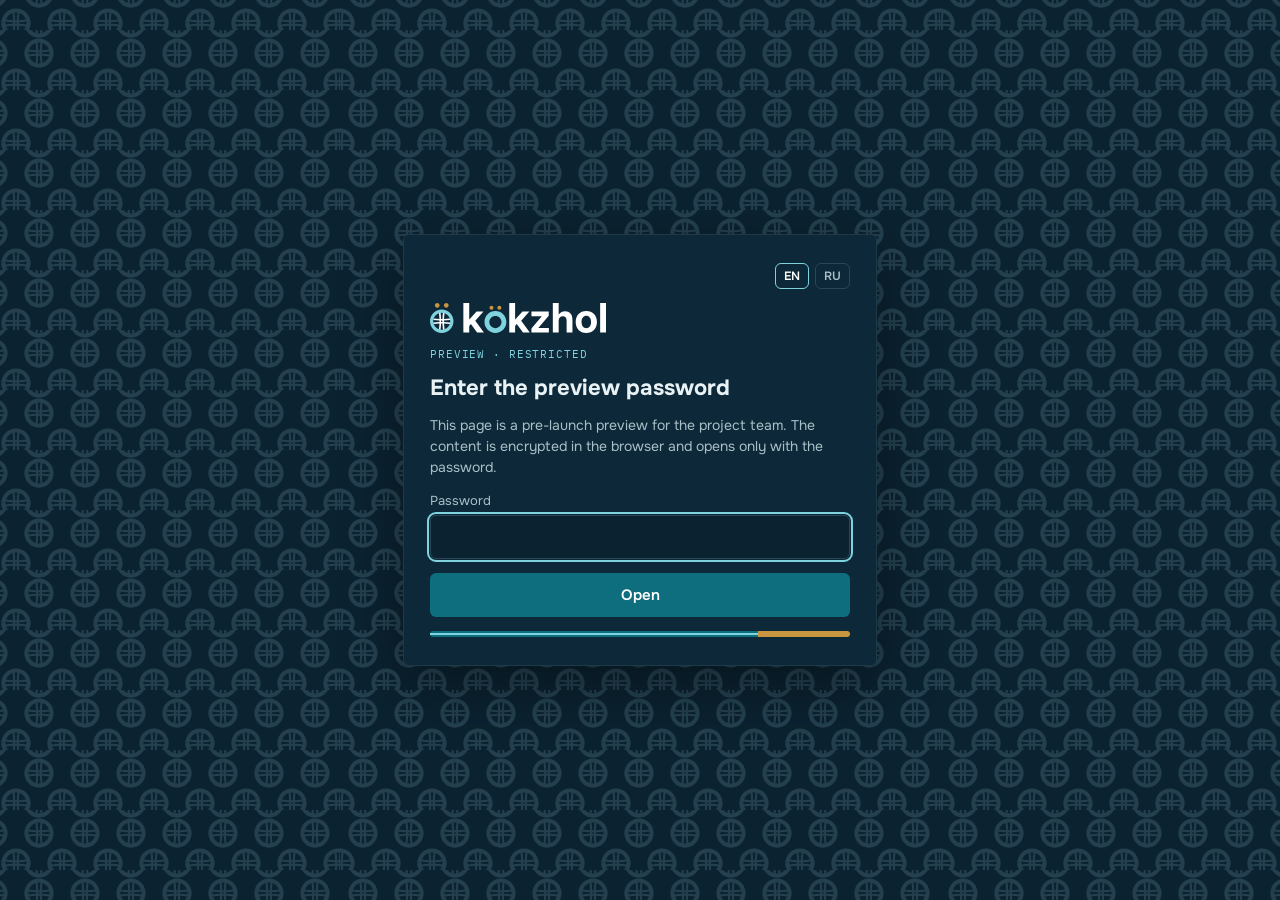
==== commit fdf8514d: "Preview pages behind a client-side password gate (AES-GCM, PBKDF2); live-check skips content checks " ====
--- a/index.html
+++ b/index.html
@@ -2,1621 +2,54 @@
 <html lang="en">
 <head>
 <meta charset="utf-8">
-<meta name="viewport" content="width=device-width, initial-scale=1, viewport-fit=cover">
-<title>Kökzhol · GDP cold-chain logistics in Kazakhstan</title>
-<meta name="claude:viewport-fit-sides" content="cover">
-<meta name="description" data-i18n-content="meta.desc" content="Temperature-controlled logistics for pharma, lab diagnostics and medical devices in Kazakhstan: 2 hubs, 21 cities, a temperature record per box. Start 15.12.26.">
-<meta name="theme-color" content="#0E6E7E">
-<!-- seo-layer -->
-<meta name="robots" content="noindex, follow" data-preview="preview build: rebuild with --production at go-live">
-<link rel="canonical" href="https://kokzhol.kz/">
-<link rel="alternate" hreflang="en" href="https://kokzhol.kz/?lang=en">
-<link rel="alternate" hreflang="ru" href="https://kokzhol.kz/?lang=ru">
-<link rel="alternate" hreflang="x-default" href="https://kokzhol.kz/">
-<link rel="sitemap" type="application/xml" href="sitemap.xml">
-<link rel="alternate" type="text/plain" href="llms.txt" title="llms.txt">
-<link rel="manifest" href="site.webmanifest">
-<meta name="author" content="Kökzhol">
-<meta name="application-name" content="Kökzhol">
-<meta name="geo.region" content="KZ">
-<meta name="geo.placename" content="Astana; Almaty">
-<meta property="og:type" content="website">
-<meta property="og:site_name" content="Kökzhol">
-<meta property="og:url" content="https://kokzhol.kz/">
-<meta property="og:title" data-i18n-content="og.title" content="Kökzhol · GDP cold-chain logistics in Kazakhstan">
-<meta property="og:description" data-i18n-content="og.desc" content="Temperature-controlled logistics for pharma, lab diagnostics and medical devices in Kazakhstan: 2 hubs, 21 cities, a temperature record per box. Start 15.12.26.">
-<meta property="og:image" content="https://paschka-k.github.io/kokzhol-site/assets/og-image.png">
-<meta property="og:image:width" content="1200">
-<meta property="og:image:height" content="630">
-<meta property="og:image:alt" content="Kökzhol: cold chain, on schedule. Two hubs, 21 cities, four route rings in Kazakhstan.">
-<meta property="og:locale" content="en_US">
-<meta property="og:locale:alternate" content="ru_RU">
-<meta name="twitter:card" content="summary_large_image">
-<meta name="twitter:title" content="Kökzhol · GDP cold-chain logistics in Kazakhstan">
-<meta name="twitter:description" content="Temperature-controlled logistics for pharma, lab diagnostics and medical devices in Kazakhstan: 2 hubs, 21 cities, a temperature record per box. Start 15.12.26.">
-<meta name="twitter:image" content="https://paschka-k.github.io/kokzhol-site/assets/og-image.png">
-<link rel="icon" href="assets/favicon.ico" sizes="48x48">
+<meta name="viewport" content="width=device-width,initial-scale=1,viewport-fit=cover">
+<title>Kökzhol · preview access</title>
+<meta name="robots" content="noindex, nofollow">
 <link rel="icon" href="assets/favicon.svg" type="image/svg+xml">
-<link rel="apple-touch-icon" href="assets/apple-touch-icon-180.png">
-<link rel="preconnect" href="https://fonts.googleapis.com">
-<link rel="preconnect" href="https://fonts.gstatic.com" crossorigin>
-<link rel="stylesheet" href="https://fonts.googleapis.com/css2?family=Onest:wght@400;500;600;700;800&family=IBM+Plex+Mono:wght@400;500&display=swap">
+<link rel="stylesheet" href="https://fonts.googleapis.com/css2?family=Onest:wght@400;600;800&family=IBM+Plex+Mono:wght@500&display=swap">
 <style>
-/* Layout: clinical light page; two ink bands (hero, roadmap) carry the 3D scenes. CI v1.0 tokens are fixed, so the page commits to one look. */
-:root{
-  --surface:#F5F8F9; --frost:#E3ECEF; --white:#FFFFFF; --hairline:#C9D6DC;
-  --ink:#0B2230; --ink-muted:#4A6070; --ink-2:#0D2838; --ink-line:#1E3A48; --ink-line-2:#2A4654;
-  --brand:#0E6E7E; --brand-dark:#0A5663; --ice:#7FD3DE; --gold:#C8963E; --alert:#B4442B;
-  --on-ink:#E8F1F3; --on-ink-muted:#A9BFC7;
-  --sans:"Onest",system-ui,-apple-system,"Segoe UI",Arial,sans-serif;
-  --mono:"IBM Plex Mono",ui-monospace,"Cascadia Mono",Consolas,monospace;
-  --gutter-l:max(16px,env(safe-area-inset-left,0px)); --gutter-r:max(16px,env(safe-area-inset-right,0px));
-  --maxw:1180px; --r-sm:2px; --r-md:6px;
-}
-*{box-sizing:border-box}
-html{scroll-behavior:smooth}
-@media (prefers-reduced-motion:reduce){html{scroll-behavior:auto}}
-body{margin:0;background:var(--surface);color:var(--ink);font-family:var(--sans);font-size:15px;line-height:1.5;-webkit-font-smoothing:antialiased;overflow-x:hidden}
-body::before{content:"";position:fixed;inset:0 0 auto;height:env(safe-area-inset-top,0px);z-index:10;background:var(--ink)}
-h1,h2,h3{margin:0;text-wrap:balance;line-height:1.15}
-h1{font-size:clamp(34px,5.2vw,58px);font-weight:800;letter-spacing:-0.02em}
-h2{font-size:clamp(24px,3vw,34px);font-weight:700;letter-spacing:-0.015em}
-h3{font-size:18px;font-weight:600}
-p{margin:0}
-a{color:var(--brand)}
-a:focus-visible,button:focus-visible,input:focus-visible,select:focus-visible,[tabindex]:focus-visible{outline:2px solid var(--brand);outline-offset:2px}
-.ink a:focus-visible,.ink button:focus-visible,.ink [tabindex]:focus-visible{outline-color:var(--ice)}
-.wrap{max-width:var(--maxw);margin-inline:auto;padding-left:var(--gutter-l);padding-right:var(--gutter-r)}
-.mono{font-family:var(--mono);font-variant-numeric:tabular-nums}
-.eyebrow{font-family:var(--mono);font-size:11px;font-weight:500;letter-spacing:.08em;text-transform:uppercase;color:var(--ink-muted)}
-.ink .eyebrow{color:var(--ice)}
-.lede{font-size:17px;color:var(--ink-muted);max-width:62ch}
-.ink .lede{color:var(--on-ink-muted)}
-.badge{display:inline-flex;align-items:center;gap:6px;font-family:var(--mono);font-size:11px;letter-spacing:.06em;text-transform:uppercase;padding:3px 8px;border-radius:999px;border:1px solid var(--hairline);color:var(--ink-muted);background:var(--white);white-space:nowrap;vertical-align:middle}
-.badge::before{content:"";width:6px;height:6px;border-radius:50%;background:var(--brand)}
-.badge.prep::before{background:var(--gold)}
-.badge.now::before{background:var(--ink)}
-.ink .badge{background:transparent;border-color:var(--ink-line-2);color:var(--on-ink-muted)}
-.btn{display:inline-flex;align-items:center;gap:8px;padding:12px 18px;border-radius:var(--r-md);font-weight:600;font-size:15px;text-decoration:none;border:1px solid transparent;cursor:pointer;font-family:inherit;line-height:1.2}
-.btn-primary{background:var(--brand);color:#fff}
-.btn-primary:hover{background:var(--brand-dark)}
-.btn-secondary{background:transparent;color:var(--brand);border-color:var(--brand)}
-.ink .btn-secondary{color:var(--on-ink);border-color:#3C5B6A}
-.ink .btn-secondary:hover{border-color:var(--ice)}
-section{padding-block:72px}
-.ink{background:var(--ink);color:var(--on-ink)}
-.ink h2,.ink h3{color:#fff}
-.section-head{display:flex;flex-direction:column;gap:12px;margin-bottom:36px;max-width:70ch}
-.icon{width:22px;height:22px;flex:none;stroke:currentColor;fill:none;stroke-width:1.5;stroke-linecap:round;stroke-linejoin:round;color:var(--brand)}
-
-/* signature band: 78 % teal, 22 % gold, ice line (CI 07) */
-.band{height:8px;background:linear-gradient(90deg,var(--brand) 0 78%,var(--gold) 78% 100%);position:relative}
-.band::after{content:"";position:absolute;left:0;top:3px;height:2px;width:78%;background:var(--ice)}
-
-/* nav */
-.nav{position:sticky;top:env(safe-area-inset-top,0px);z-index:20;background:var(--ink);color:var(--on-ink);border-bottom:1px solid var(--ink-line)}
-.nav .wrap{display:flex;align-items:center;gap:20px;min-height:60px}
-.logo{display:flex;align-items:center;text-decoration:none}
-.logo img{height:30px;width:auto;display:block}
-.nav-links{display:none;gap:18px;margin-left:8px}
-.nav-links a{color:var(--on-ink-muted);text-decoration:none;font-size:14px;font-weight:500;white-space:nowrap}
-.nav-links a:hover{color:#fff}
-.nav-right{margin-left:auto;display:flex;align-items:center;gap:12px}
-.lang{display:flex;gap:2px;font-family:var(--mono);font-size:12px}
-.lang button{background:transparent;border:1px solid var(--ink-line-2);color:var(--on-ink-muted);padding:5px 8px;border-radius:var(--r-sm);font-family:inherit;cursor:pointer}
-.lang button[aria-pressed="true"]{background:var(--brand);border-color:var(--brand);color:#fff}
-.nav .btn{padding:9px 14px;font-size:14px;white-space:nowrap}
-@media (min-width:1080px){.nav-links{display:flex}}
-
-/* hero */
-.hero{padding-block:48px 56px;position:relative;overflow:hidden;background:var(--ink)}
-.hero::before{content:"";position:absolute;inset:0;background:url("assets/brand/pattern-on-ink.svg") center/600px auto repeat;opacity:.55;pointer-events:none}
-.hero .wrap{position:relative;display:grid;grid-template-columns:1fr;gap:36px;align-items:center}
-.hero-copy{display:flex;flex-direction:column;gap:22px}
-.hero-claim{font-family:var(--mono);font-size:13px;color:var(--ice)}
-.hero-stats{display:flex;flex-wrap:wrap;gap:10px 28px;padding-top:8px;border-top:1px solid var(--ink-line)}
-.stat{display:flex;flex-direction:column;gap:2px;padding-top:10px}
-.stat b{font-family:var(--mono);font-size:26px;font-weight:500;color:#fff}
-.stat b.gold{color:var(--gold)}
-.stat span{font-size:13px;color:var(--on-ink-muted)}
-.ctas{display:flex;flex-wrap:wrap;gap:12px}
-.launch{display:inline-flex;align-items:center;gap:10px;font-family:var(--mono);font-size:12px;color:var(--on-ink-muted);border:1px solid var(--ink-line-2);border-radius:999px;padding:6px 12px 6px 8px;width:fit-content;max-width:100%}
-.launch b{color:var(--gold);font-weight:500}
-.launch::before{content:"";width:8px;height:8px;border-radius:50%;background:var(--gold);flex:none}
-.scene{position:relative;width:100%;max-width:100%;aspect-ratio:4/3;border:1px solid var(--ink-line);border-radius:var(--r-md);background:var(--ink-2);overflow:hidden}
-.scene canvas{display:block;width:100%;height:100%}
-.scene .fallback{position:absolute;inset:0;display:none;padding:12px}
-.scene .fallback svg{width:100%;height:100%}
-.scene[data-mode="svg"] .fallback{display:block}
-.scene[data-mode="svg"] canvas{display:none}
-.scene-note{position:absolute;left:12px;bottom:10px;font-family:var(--mono);font-size:11px;color:var(--on-ink-muted);pointer-events:none}
-.parts{position:absolute;right:12px;top:12px;display:flex;flex-direction:column;gap:4px;font-family:var(--mono);font-size:11px;color:var(--on-ink-muted);pointer-events:none;margin:0;padding:0}
-.parts li{list-style:none;display:flex;gap:8px;align-items:center;transition:color .3s}
-.parts li::before{content:"";width:14px;height:1px;background:currentColor}
-.parts li.on{color:var(--ice)}
-@media (min-width:900px){.hero .wrap{grid-template-columns:1.05fr 1fr;gap:48px}.hero{padding-block:72px}}
-
-/* generic grids */
-.grid{display:grid;gap:16px;grid-template-columns:1fr}
-@media (min-width:720px){.grid-3{grid-template-columns:repeat(3,1fr)}}
-@media (min-width:860px){.grid-2{grid-template-columns:1fr 1fr}}
-.card{background:var(--white);border:1px solid var(--hairline);border-radius:var(--r-md);padding:22px;display:flex;flex-direction:column;gap:10px;min-width:0}
-.card p{color:var(--ink-muted);font-size:14px}
-.card .top{display:flex;justify-content:space-between;gap:10px;align-items:flex-start;flex-wrap:wrap}
-.reading{font-family:var(--mono);font-size:28px;font-weight:500;letter-spacing:-0.01em}
-
-/* problem */
-.problem .cols{display:grid;grid-template-columns:1fr;border:1px solid var(--hairline);border-radius:var(--r-md);overflow:hidden;background:var(--white)}
-.problem .col{padding:24px;display:flex;flex-direction:column;gap:10px;border-top:1px solid var(--hairline);min-width:0}
-.problem .col:first-child{border-top:0}
-.problem .col p{color:var(--ink-muted);font-size:14px}
-.problem .col.now{background:var(--frost)}
-@media (min-width:800px){.problem .cols{grid-template-columns:repeat(3,1fr)}.problem .col{border-top:0;border-left:1px solid var(--hairline)}.problem .col:first-child{border-left:0}}
-
-/* network */
-.network .layout{display:grid;gap:24px;grid-template-columns:1fr}
-.network .scene{aspect-ratio:16/10}
-.ring-table{width:100%;border-collapse:collapse;font-size:14px}
-.ring-table th{text-align:left;font-family:var(--mono);font-size:11px;letter-spacing:.08em;text-transform:uppercase;color:var(--ink-muted);font-weight:500;padding:8px 10px;border-bottom:1px solid var(--hairline)}
-.ring-table td{padding:10px;border-bottom:1px solid var(--hairline);vertical-align:top}
-.ring-table td:first-child{white-space:nowrap}
-.sw{display:inline-block;width:22px;height:4px;border-radius:2px;vertical-align:middle;margin-right:8px}
-.table-scroll{overflow-x:auto}
-.note{margin-top:12px;font-size:14px;color:var(--ink-muted)}
-@media (min-width:980px){.network .layout{grid-template-columns:1.2fr 1fr;align-items:start}}
-
-/* climate */
-.climate .band-c{display:grid;grid-template-columns:1fr;border-radius:var(--r-md);overflow:hidden;border:1px solid var(--hairline)}
-.climate .side{padding:28px;display:flex;flex-direction:column;gap:10px;min-width:0}
-.climate .cold{background:#E6F6F8;color:var(--ink)}
-.climate .hot{background:#FBF1E3;color:var(--ink)}
-.climate .side p{color:var(--ink-muted);font-size:14px;max-width:48ch}
-.climate .big{font-family:var(--mono);font-size:clamp(40px,6vw,64px);font-weight:500;letter-spacing:-0.02em;line-height:1}
-.climate .mid{padding:22px 28px;background:var(--white);display:flex;flex-direction:column;gap:6px;justify-content:center;border-top:1px solid var(--hairline);border-bottom:1px solid var(--hairline)}
-.climate .mid span:last-child{font-size:13px;color:var(--ink-muted)}
-@media (min-width:800px){.climate .band-c{grid-template-columns:1fr auto 1fr}.climate .mid{border:0;border-left:1px solid var(--hairline);border-right:1px solid var(--hairline);text-align:center}}
-
-/* cold chain */
-.class-card{border-top:4px solid var(--brand)}
-.class-card.ambient{border-top-color:var(--ink-muted)}
-.class-card.frozen{border-top-color:var(--ink)}
-.class-card .hint{font-family:var(--mono);font-size:12px;color:var(--ink);display:flex;align-items:center;gap:8px}
-.class-card .hint .icon{width:18px;height:18px;color:var(--ink)}
-.proof{display:grid;gap:12px;grid-template-columns:1fr;margin-top:16px}
-@media (min-width:720px){.proof{grid-template-columns:1fr 1fr}}
-.proof .item{display:flex;gap:12px;align-items:flex-start;padding:14px 16px;background:var(--white);border:1px solid var(--hairline);border-radius:var(--r-md)}
-.proof .item p{font-size:14px;color:var(--ink-muted)}
-.proof .item strong{display:block;margin-bottom:2px;color:var(--ink)}
-
-/* platform */
-.platform .layout{display:grid;gap:24px;grid-template-columns:1fr}
-@media (min-width:980px){.platform .layout{grid-template-columns:1fr 1.25fr;align-items:start}}
-.feature-list{display:flex;flex-direction:column;border:1px solid var(--hairline);border-radius:var(--r-md);background:var(--white);overflow:hidden}
-.feature-list .f{padding:16px 18px;border-top:1px solid var(--hairline);display:flex;gap:14px}
-.feature-list .f:first-child{border-top:0}
-.feature-list .f>div{display:flex;flex-direction:column;gap:4px;min-width:0;flex:1}
-.feature-list .f p{font-size:14px;color:var(--ink-muted)}
-.feature-list .f .top{display:flex;justify-content:space-between;gap:8px;flex-wrap:wrap;align-items:center}
-.mock{background:var(--white);border:1px solid var(--hairline);border-radius:var(--r-md);overflow:hidden;font-size:13px;min-width:0}
-.mock .bar{background:var(--ink);color:var(--on-ink);display:flex;align-items:center;gap:10px;padding:10px 14px;font-family:var(--mono);font-size:12px}
-.mock .bar img{height:16px;width:auto}
-.mock .bar .right{margin-left:auto;color:var(--on-ink-muted)}
-.mock .body{padding:14px;display:grid;gap:12px;grid-template-columns:1fr}
-@media (min-width:760px){.mock .body{grid-template-columns:1.3fr 1fr}}
-.mock h4{margin:0 0 8px;font-family:var(--mono);font-size:11px;letter-spacing:.08em;text-transform:uppercase;color:var(--ink-muted);font-weight:500}
-.mock table{width:100%;border-collapse:collapse;font-size:12.5px}
-.mock td,.mock th{padding:7px 6px;border-bottom:1px solid var(--frost);text-align:left;vertical-align:middle}
-.mock th{font-family:var(--mono);font-size:10.5px;letter-spacing:.06em;text-transform:uppercase;color:var(--ink-muted);font-weight:500}
-.mock .id{font-family:var(--mono);white-space:nowrap}
-.pill{display:inline-block;padding:2px 8px;border-radius:999px;font-size:11px;font-weight:600;white-space:nowrap}
-.pill.ok{background:var(--brand);color:#fff}
-.pill.wait{background:var(--frost);color:var(--ink)}
-.pill.load{background:var(--gold);color:var(--ink)}
-.slots{display:grid;grid-template-columns:repeat(4,1fr);gap:4px}
-.slot{font-family:var(--mono);font-size:11px;padding:6px 4px;text-align:center;border:1px solid var(--frost);border-radius:var(--r-sm);background:var(--surface)}
-.slot.busy{background:var(--frost)}
-.slot.sel{background:var(--brand);color:#fff;border-color:var(--brand)}
-.gate{border:1px solid var(--hairline);border-radius:var(--r-md);padding:12px;display:flex;flex-direction:column;gap:8px;background:var(--surface)}
-.gate .big{font-family:var(--mono);font-size:clamp(15px,1.9vw,21px);font-weight:500;color:var(--ink);overflow-wrap:anywhere}
-.gate .row{display:flex;justify-content:space-between;gap:8px;font-size:12.5px}
-.gate .row span:last-child{font-family:var(--mono);text-align:right}
-.check{color:var(--brand);font-weight:700}
-.mock .table-scroll{min-width:0;overflow-x:auto}
-
-/* serve */
-.serve .card h3{display:flex;align-items:center;gap:10px}
-.serve .card ul{margin:0;padding-left:18px;color:var(--ink-muted);font-size:14px;display:flex;flex-direction:column;gap:4px}
-
-/* behind */
-.behind .grid-2 .card{background:transparent;border-color:var(--ink-line-2)}
-.behind .card p{color:var(--on-ink-muted)}
-
-/* roadmap */
-.roadmap .layout{display:grid;gap:28px;grid-template-columns:1fr}
-@media (min-width:980px){.roadmap .layout{grid-template-columns:1fr 1.3fr;align-items:start}}
-.timeline{display:flex;flex-direction:column;border-left:1px solid var(--ink-line-2);margin-left:6px}
-.timeline .step{position:relative;padding:14px 0 18px 24px;cursor:pointer;border-radius:var(--r-sm)}
-.timeline .step::before{content:"";position:absolute;left:-6px;top:22px;width:11px;height:11px;border-radius:50%;background:var(--ink);border:2px solid #3C5B6A;transition:background .3s,border-color .3s}
-.timeline .step.on::before{background:var(--ice);border-color:var(--ice)}
-.timeline .step .when{font-family:var(--mono);font-size:12px;color:var(--ice)}
-.timeline .step h3{font-size:17px;margin-top:2px}
-.timeline .step p{font-size:14px;color:var(--on-ink-muted);max-width:44ch}
-.timeline .step.on h3{color:#fff}
-.roadmap .scene{aspect-ratio:16/10;border-color:var(--ink-line-2)}
-
-/* quality */
-.quality ul{margin:0;padding:0;list-style:none;display:grid;gap:10px;grid-template-columns:1fr}
-@media (min-width:720px){.quality ul{grid-template-columns:1fr 1fr}}
-.quality li{background:var(--white);border:1px solid var(--hairline);border-radius:var(--r-md);padding:14px 16px;display:flex;flex-direction:column;gap:6px}
-.quality li p{font-size:14px;color:var(--ink-muted)}
-.quality li .top{display:flex;justify-content:space-between;gap:8px;flex-wrap:wrap;align-items:center}
-
-/* faq */
-.faq details{border-top:1px solid var(--hairline);padding:14px 0}
-.faq details:last-of-type{border-bottom:1px solid var(--hairline)}
-.faq summary{cursor:pointer;font-weight:600;font-size:16px;list-style:none;display:flex;justify-content:space-between;gap:12px}
-.faq summary::-webkit-details-marker{display:none}
-.faq summary::after{content:"+";font-family:var(--mono);color:var(--brand)}
-.faq details[open] summary::after{content:"−"}
-.faq details p{margin-top:8px;color:var(--ink-muted);max-width:68ch}
-
-/* contact */
-.contact .layout{display:grid;gap:24px;grid-template-columns:1fr}
-@media (min-width:900px){.contact .layout{grid-template-columns:1.2fr 1fr;align-items:start}}
-form{display:grid;gap:14px;grid-template-columns:1fr;background:var(--white);border:1px solid var(--hairline);border-radius:var(--r-md);padding:22px}
-@media (min-width:640px){form{grid-template-columns:1fr 1fr}form .full{grid-column:1/-1}}
-label{display:flex;flex-direction:column;gap:6px;font-size:13px;font-weight:600;min-width:0}
-input,select{font:inherit;font-size:15px;padding:10px 12px;border:1px solid var(--hairline);border-radius:var(--r-sm);background:var(--surface);color:var(--ink);width:100%}
-input::placeholder{color:#7D909B}
-.route{grid-column:1/-1;display:flex;gap:10px;align-items:center;flex-wrap:wrap;font-size:14px;color:var(--ink-muted);padding:10px 12px;background:var(--frost);border-radius:var(--r-sm)}
-.route b{color:var(--ink);font-family:var(--mono);font-weight:500}
-.route .hub{color:var(--ink);font-weight:700}
-.sent{grid-column:1/-1;display:none;padding:14px;border:1px solid var(--brand);border-radius:var(--r-md);color:var(--ink);font-size:14px}
-.sent.show{display:block}
-.hubs{display:flex;flex-direction:column;gap:12px}
-.hub-card{border:1px solid var(--hairline);border-left:4px solid var(--gold);background:var(--white);border-radius:var(--r-md);padding:18px;display:flex;flex-direction:column;gap:6px;font-size:14px}
-.hub-card .muted{color:var(--ink-muted);font-size:13px}
-.msg{display:flex;flex-wrap:wrap;gap:10px}
-.msg a{display:inline-flex;align-items:center;gap:8px;padding:9px 12px;border:1px solid var(--hairline);border-radius:var(--r-md);text-decoration:none;color:var(--ink);font-size:14px;background:var(--white)}
-.msg a:hover{border-color:var(--brand)}
-.msg svg{width:16px;height:16px}
-.kz-note{font-family:var(--mono);font-size:11px;color:var(--ink-muted)}
-
-/* footer */
-footer{background:var(--ink);color:var(--on-ink-muted);padding-block:40px;font-size:13px}
-footer .brandline{display:flex;align-items:center;gap:14px}
-footer .brandline img{height:26px;width:auto}
-footer .cities{display:flex;flex-wrap:wrap;gap:6px 14px;font-family:var(--mono);font-size:12px;color:var(--on-ink-muted);margin:14px 0 24px}
-footer .cities span{white-space:nowrap}
-footer .cities .hub{color:var(--gold)}
-footer .bottom{display:flex;flex-wrap:wrap;gap:12px 28px;justify-content:space-between;align-items:center;border-top:1px solid var(--ink-line);padding-top:18px}
-footer .signoff{font-size:20px;font-weight:700;color:#fff}
-
-/* seo/gdp layer */
-.hero h1 .alt{display:inline-block;color:var(--ice);transition:opacity .35s ease,transform .35s ease}
-.hero h1 .alt.out{opacity:0;transform:translateY(8px)}
-.hero .answer{font-size:14px;line-height:1.55;color:var(--on-ink-muted);max-width:66ch}
-h3.sub{font-family:var(--mono);font-size:11px;letter-spacing:.08em;text-transform:uppercase;color:var(--ink-muted);font-weight:500;margin:32px 0 12px}
-.goods .card h3{font-size:16px}
-.goods .cls{font-family:var(--mono);font-size:11.5px;color:var(--brand);letter-spacing:.02em}
-.note{background:var(--white);border:1px solid var(--hairline);border-left:3px solid var(--gold);border-radius:var(--r-md);padding:14px 16px;font-size:14px;color:var(--ink-muted);margin-top:16px;display:flex;gap:12px;align-items:flex-start;flex-wrap:wrap}
-.gdp .def{font-size:16px;line-height:1.6;color:var(--ink);max-width:80ch;margin:0}
-.gdp .card h3{font-size:16px}
-.facts{width:100%;border-collapse:collapse;font-size:14px;background:var(--white);border:1px solid var(--hairline)}
-.facts th,.facts td{padding:10px 14px;border-bottom:1px solid var(--frost);text-align:left;vertical-align:top}
-.facts th{font-family:var(--mono);font-size:10.5px;letter-spacing:.06em;text-transform:uppercase;color:var(--ink-muted);font-weight:500}
-.facts td:first-child{font-weight:600;min-width:150px}
-.facts td:nth-child(2){color:var(--ink-muted)}
-.facts.req td:first-child{min-width:170px}
-.facts.req td:nth-child(2){min-width:260px}
-.gloss{display:grid;gap:10px;grid-template-columns:1fr;margin:0}
-@media (min-width:860px){.gloss{grid-template-columns:1fr 1fr}}
-.gloss div{background:var(--white);border:1px solid var(--hairline);border-radius:var(--r-md);padding:12px 14px}
-.gloss dt{font-weight:600;font-size:14px}
-.gloss dd{margin:4px 0 0;font-size:13.5px;color:var(--ink-muted)}
-.sources{margin:0;padding-left:18px;font-size:13.5px;color:var(--ink-muted);display:flex;flex-direction:column;gap:6px}
-.sources a{color:var(--brand)}
-.seg .card h3{font-size:17px}
-.seg .card h4{font-family:var(--mono);font-size:10.5px;letter-spacing:.08em;text-transform:uppercase;color:var(--ink-muted);font-weight:500;margin:6px 0 0}
-.seg .card ul{margin:0;padding-left:18px;color:var(--ink-muted);font-size:14px;display:flex;flex-direction:column;gap:4px}
-.howto{margin:0;padding:18px 22px 18px 40px;background:var(--white);border:1px solid var(--hairline);border-radius:var(--r-md);font-size:14px;color:var(--ink-muted);display:flex;flex-direction:column;gap:8px}
-.faq summary h3{font:inherit;margin:0}
-footer .updated{display:block;flex-basis:100%;font-size:12px;color:var(--on-ink-muted)}
-/* p1 layer */
-.temps-t td:first-child{min-width:120px}
-.temps-t td.tband{font-family:var(--mono);font-size:13px;color:var(--brand);white-space:nowrap}
-.temps-t td:nth-child(3),.temps-t td:nth-child(4){color:var(--ink-muted);min-width:200px}
-.certs td:first-child{min-width:220px;font-weight:500}
-.certs td:nth-child(3){color:var(--ink-muted)}
-.quality .lede+.table-scroll{margin-top:12px}
-.howto+.promise{font-size:14px;color:var(--ink-muted);margin:10px 0 0;border-left:3px solid var(--gold);padding-left:12px}
-.trials .sponsors{font-size:14px;color:var(--ink-muted);margin:14px 0 0;max-width:80ch}
-.feature-list a.sample{display:inline-block;margin-top:6px;font-size:13px;color:var(--brand);font-weight:600}
-.hub-card.desk{border-left-color:var(--brand);position:relative;padding-left:76px}
-.hub-card.desk .avatar{position:absolute;left:18px;top:18px;width:44px;height:44px}
-.nav-wa{display:none;align-items:center;justify-content:center;width:38px;height:38px;border-radius:999px;border:1px solid rgba(255,255,255,.25);color:#fff;margin-right:10px}
-.nav-wa svg{width:20px;height:20px}
-@media (min-width:720px){.nav-wa{display:inline-flex}}
-.msg-send{display:flex;gap:10px;flex-wrap:wrap;margin-top:10px}
-.msg-send .btn{font-size:14px}
-/* p2/p3 layer */
-.pricing{margin-top:28px}
-.pricing-t td{min-width:150px;font-weight:400}
-.pricing-t td:first-child{font-weight:600}
-.pricing-t td:nth-child(2){color:var(--ink)}
-.packs td:first-child{min-width:170px}
-.packs td.tband{font-family:var(--mono);font-size:13px;color:var(--brand);white-space:nowrap}
-.packs td:nth-child(3),.packs td:nth-child(4){color:var(--ink-muted);min-width:200px}
-.jump{display:flex;flex-wrap:wrap;gap:8px 14px;align-items:center;font-size:13.5px;margin:-6px 0 18px}
-.jump span{font-family:var(--mono);font-size:11px;letter-spacing:.08em;text-transform:uppercase;color:var(--ink-muted)}
-.jump a{color:var(--brand);font-weight:600;text-decoration:none;border-bottom:1px solid var(--hairline)}
-.seg .card details.mini{margin-top:14px;border-top:1px solid var(--frost);padding-top:10px}
-.seg .card details.mini summary{cursor:pointer;list-style:none;display:flex;gap:8px;align-items:flex-start}
-.seg .card details.mini summary::-webkit-details-marker{display:none}
-.seg .card details.mini summary::before{content:"+";font-family:var(--mono);color:var(--brand);flex:none}
-.seg .card details.mini[open] summary::before{content:"−"}
-.seg .card details.mini h4{font-family:inherit;font-size:14px;font-weight:600;line-height:1.4;text-transform:none;letter-spacing:0;color:var(--ink);margin:0}
-.seg .card details.mini p{font-size:14px;color:var(--ink-muted);margin:8px 0 0}
-.digest{border-top:1px solid var(--hairline)}
-article.dg{background:var(--white);border:1px solid var(--hairline);border-radius:var(--r-md);padding:18px 20px;display:flex;flex-direction:column;gap:8px}
-article.dg time{font-family:var(--mono);font-size:11.5px;color:var(--gold);letter-spacing:.04em}
-article.dg h3{font-size:16px;margin:0}
-article.dg p{font-size:14px;color:var(--ink-muted);margin:0}
-article.dg a{font-size:13px;color:var(--brand);font-weight:600;text-decoration:none}
-.tender td:first-child{min-width:260px}
-.quality .docs{display:flex;flex-wrap:wrap;gap:8px 22px;font-size:14px;margin:14px 0 0}
-.quality .docs a{color:var(--brand);font-weight:600}
-.hubs a.sample{display:inline-block;font-size:13px;color:var(--brand);font-weight:600;margin-top:4px}
-footer .docs{display:flex;flex-wrap:wrap;gap:8px 22px;font-size:13px;margin:0 0 18px}
-footer .docs a{color:var(--on-ink-muted);text-decoration:none;border-bottom:1px solid var(--ink-line)}
-
-@media (prefers-reduced-motion:reduce){*{animation:none!important;transition:none!important}}
+html{color-scheme:light}body{margin:0;min-height:100vh;display:grid;place-items:center;background:#0B2230 url("assets/brand/pattern-on-ink.svg") center/600px auto repeat;font-family:Onest,system-ui,sans-serif;color:#E8F1F3;padding:16px;box-sizing:border-box}
+.box{width:min(420px,100%);background:#0D2838;border:1px solid #1E3A48;border-radius:6px;padding:28px 26px;display:flex;flex-direction:column;gap:14px;box-shadow:0 20px 60px rgba(0,0,0,.35)}
+.box img{height:30px;width:auto;align-self:flex-start}
+.eyebrow{font-family:"IBM Plex Mono",monospace;font-size:11px;letter-spacing:.08em;text-transform:uppercase;color:#7FD3DE}
+h1{font-size:22px;margin:0;line-height:1.2} p{margin:0;font-size:14px;color:#A9BFC7;line-height:1.5}
+label{display:flex;flex-direction:column;gap:6px;font-size:13px;color:#A9BFC7}
+input{font:inherit;font-family:"IBM Plex Mono",monospace;font-size:16px;padding:11px 12px;border:1px solid #2A4654;border-radius:6px;background:#0B2230;color:#fff;width:100%;box-sizing:border-box}
+input:focus{outline:2px solid #7FD3DE;outline-offset:1px}
+button{font:inherit;font-weight:600;font-size:15px;padding:12px 18px;border-radius:6px;border:0;background:#0E6E7E;color:#fff;cursor:pointer} button:hover{background:#0A5663} button[disabled]{opacity:.6;cursor:wait}
+.err{display:none;color:#F0A08A;font-size:13px} .err[data-show]{display:block}
+.band{height:6px;background:linear-gradient(90deg,#0E6E7E 0 78%,#C8963E 78% 100%);border-radius:3px;position:relative} .band::after{content:"";position:absolute;left:0;top:2px;width:78%;height:2px;background:#7FD3DE}
+.lang{display:flex;gap:6px;align-self:flex-end} .lang button{background:none;border:1px solid #2A4654;color:#A9BFC7;font-size:12px;padding:4px 8px} .lang button[aria-pressed="true"]{color:#fff;border-color:#7FD3DE}
 </style>
 </head>
 <body>
-
-<header class="nav">
-  <div class="wrap">
-    <a class="logo" href="#top" aria-label="Kökzhol home">
-      <img id="logo-img" src="assets/brand/horizontal-latin-reverse.svg" alt="kökzhol" width="176" height="30">
-    </a>
-    <nav class="nav-links" aria-label="Sections">
-      <a href="#network" data-i18n="nav.network">Network</a><a href="#coldchain" data-i18n="nav.cold">Cold chain</a><a data-i18n="nav.goods" href="#goods">Goods</a><a href="#gdp">GDP</a><a href="#platform" data-i18n="nav.platform">Platform</a><a href="#roadmap" data-i18n="nav.roadmap">Roadmap</a><a href="#segments" data-i18n="nav.segments">Segments</a><a href="#quality" data-i18n="nav.quality">Quality</a><a href="#faq">FAQ</a><a href="track/" data-i18n="nav.track">Tracking</a>
-    </nav>
-    <div class="nav-right">
-      <div class="lang" role="group" aria-label="Language">
-        <button type="button" data-lang="en" aria-pressed="true">EN</button>
-        <button type="button" data-lang="ru" aria-pressed="false">RU</button>
-      </div>
-      <a class="nav-wa" id="nav-wa" href="https://wa.me/77000000000" rel="noopener" aria-label="WhatsApp"><svg viewBox="0 0 24 24" fill="none" stroke="currentColor" stroke-width="1.8" aria-hidden="true"><path d="M4 20l1.5-4A8 8 0 1 1 8 18.5z"/></svg></a>
-      <a class="btn btn-primary" href="#contact" data-i18n="nav.cta">Request a lane</a>
-    </div>
-  </div>
-</header>
-
-<main id="top">
-
-<!-- 1 HERO -->
-<section class="hero ink">
-  <div class="wrap">
-    <div class="hero-copy">
-      <span class="eyebrow" data-i18n="hero.eyebrow">Temperature-controlled logistics · Kazakhstan</span>
-      <h1 data-i18n="hero.h1">Cold chain, <span class="alt" id="alt-word">on schedule.</span></h1>
-      <p class="hero-claim" data-i18n="hero.claim">Холодовая цепь точно по графику. · Суық тізбек — кестемен.</p>
-      <p class="lede" data-i18n="hero.lede">97 degrees lie between a January morning and a July afternoon on our routes. Lab diagnostics, medical devices and pharmaceuticals move between two hubs and 21 cities on fixed route rings, with a temperature record for every box.</p>
-      <p class="answer" data-i18n="hero.answer">Kökzhol (Көкжол) is a temperature-controlled logistics network for pharmaceuticals, laboratory diagnostics and medical devices in Kazakhstan. It runs two hubs in Astana and Almaty, serves 21 cities on four fixed route rings, carries three temperature classes with a data logger in every box, and is set up to EU and EAEU good distribution practice (GDP). The backbone starts on 15 December 2026.</p>
-      <div class="ctas">
-        <a class="btn btn-primary" href="#contact" data-i18n="hero.cta1">Request a lane / Become a partner</a>
-        <a class="btn btn-secondary" href="#contact" data-i18n="hero.cta2">Talk to the Astana or Almaty hub</a>
-      </div>
-      <div class="launch"><span data-i18n="hero.launch">Backbone start</span><b>15.12.2026</b><span id="countdown" class="mono"></span></div>
-      <div class="hero-stats">
-        <div class="stat"><b class="gold">2</b><span data-i18n="stat.hubs">hubs: Astana, Almaty</span></div>
-        <div class="stat"><b>21</b><span data-i18n="stat.cities">cities served</span></div>
-        <div class="stat"><b>4</b><span data-i18n="stat.rings">route rings + weekly backbone</span></div>
-        <div class="stat"><b>−45 / +52&nbsp;°C</b><span data-i18n="stat.climate">winter / summer on the road</span></div>
-      </div>
-    </div>
-    <div class="scene" id="scene-box" data-mode="webgl" aria-label="Exploded view of a Kökzhol thermobox assembling as you scroll">
-      <canvas aria-hidden="true"></canvas>
-      <ul class="parts" aria-hidden="true">
-        <li data-i18n="part.shell">outer shell</li><li data-i18n="part.ins">insulation</li><li data-i18n="part.pack">cold packs</li><li data-i18n="part.rack">reagent rack</li><li data-i18n="part.log">data logger</li>
-      </ul>
-      <div class="fallback" aria-hidden="true">
-        <svg viewBox="0 0 400 300" xmlns="http://www.w3.org/2000/svg"><defs><style>.fl{fill:none;stroke:#7FD3DE;stroke-width:1.5}.ft{font:11px "IBM Plex Mono",monospace;fill:#A9BFC7}</style></defs>
-          <rect x="110" y="40" width="180" height="22" class="fl"/><text x="300" y="55" class="ft">shell (lid)</text>
-          <rect x="120" y="80" width="160" height="12" class="fl"/><text x="300" y="90" class="ft">cold pack</text>
-          <rect x="125" y="108" width="150" height="34" class="fl"/><g stroke="#0E6E7E" stroke-width="3"><line x1="140" y1="112" x2="140" y2="138"/><line x1="165" y1="112" x2="165" y2="138"/><line x1="190" y1="112" x2="190" y2="138"/><line x1="215" y1="112" x2="215" y2="138"/><line x1="240" y1="112" x2="240" y2="138"/></g><text x="300" y="128" class="ft">reagent rack</text>
-          <rect x="120" y="158" width="160" height="12" class="fl"/><text x="300" y="168" class="ft">cold pack</text>
-          <rect x="115" y="186" width="170" height="40" class="fl" stroke-dasharray="4 3"/><text x="300" y="208" class="ft">insulation</text>
-          <rect x="110" y="242" width="180" height="22" class="fl"/><text x="300" y="257" class="ft">shell (tray)</text>
-          <rect x="60" y="112" width="30" height="18" rx="2" fill="#0B2230" stroke="#7FD3DE"/><circle cx="68" cy="121" r="2.5" fill="#7FD3DE"/><text x="20" y="150" class="ft">logger</text>
-        </svg>
-      </div>
-      <div class="scene-note mono" id="box-note">scroll to assemble · exploded view</div>
-    </div>
-  </div>
-</section>
-<div class="band" aria-hidden="true"></div>
-
-<!-- 2 PROBLEM -->
-<section class="problem" id="problem">
-  <div class="wrap">
-    <div class="section-head">
-      <span class="eyebrow" data-i18n="problem.eyebrow">The problem</span>
-      <h2 data-i18n="problem.h2">Express is the exception. Today it is the plan.</h2>
-      <p class="lede" data-i18n="problem.lede">In medical supply chains across Kazakhstan, a large share of the transport budget goes on express shipments that carry only a small share of the weight. Each one is booked by phone, packed by hand and tracked by hope. Kökzhol makes the scheduled cold chain the normal case.</p>
-    </div>
-    <div class="cols">
-      <div class="col"><span class="eyebrow" data-i18n="problem.c1e">Today</span><h3 data-i18n="problem.c1h">Ad-hoc express</h3><p data-i18n="problem.c1p">Reagents leave when someone finds a courier. Temperature proof is a thermometer photo, if any. Two hubs often ship to the same city on the same day, separately.</p></div>
-      <div class="col now"><span class="eyebrow" data-i18n="problem.c2e">With Kökzhol</span><h3 data-i18n="problem.c2h">A fixed day, one truck, one record</h3><p data-i18n="problem.c2p">Every city has a delivery day on its ring. Loads from both hubs are consolidated. One logger per box writes the record; the platform shows it before the box is opened.</p></div>
-      <div class="col"><span class="eyebrow" data-i18n="problem.c3e">What changes for you</span><h3 data-i18n="problem.c3h">Express only when it is really needed</h3><p data-i18n="problem.c3p">Routine replenishment moves on the timetable at a scheduled rate. Express stays available for the genuinely urgent case, with a clear reason attached.</p></div>
-    </div>
-  </div>
-</section>
-
-<!-- 3 NETWORK -->
-<section class="network" id="network">
-  <div class="wrap">
-    <div class="section-head">
-      <span class="eyebrow" data-i18n="net.eyebrow">Network</span>
-      <h2 data-i18n="net.h2">Two hubs. Four rings. One weekly backbone.</h2>
-      <p class="lede" data-i18n="net.lede">Astana and Almaty are the hubs. A weekly backbone of about 1,200 km links them. Four route rings leave the hubs on fixed loops and come back, so every city sees the same truck on the same day. Aktau, the furthest point, is 2,670 km from its hub.</p>
-    </div>
-    <div class="layout">
-      <div class="scene" id="scene-map" data-mode="webgl" aria-label="Low-poly map of Kazakhstan with the route rings drawing in and a truck travelling the backbone">
-        <canvas aria-hidden="true"></canvas>
-        <div class="fallback" aria-hidden="true"><svg viewBox="0 0 600 340" xmlns="http://www.w3.org/2000/svg" id="svg-map-1"></svg></div>
-        <div class="scene-note" data-i18n="net.note">hubs in gold · rings draw as the section enters view</div>
-      </div>
-      <div>
-        <div class="table-scroll">
-        <table class="ring-table">
-          <thead><tr><th data-i18n="net.th1">Ring</th><th data-i18n="net.th2">From</th><th data-i18n="net.th3">Cities</th><th data-i18n="net.th4">Loop</th></tr></thead>
-          <tbody>
-            <tr><td><span class="sw" style="background:#0E6E7E"></span><span data-i18n="ring.main">Backbone</span></td><td data-i18n="ring.main.from">Astana ⇄ Almaty</td><td data-i18n="ring.main.c">Karaganda</td><td class="mono" data-i18n="ring.main.len">≈1,200 km · weekly</td></tr>
-            <tr><td><span class="sw" style="background:#7FD3DE"></span><span data-i18n="ring.north">North</span></td><td data-i18n="city.astana">Astana</td><td data-i18n="ring.north.c">Kokshetau, Petropavl, Kostanay</td><td class="mono" data-i18n="ring.north.len">1,580 km</td></tr>
-            <tr><td><span class="sw" style="background:#4A6070"></span><span data-i18n="ring.east">East</span></td><td data-i18n="city.astana2">Astana</td><td data-i18n="ring.east.c">Pavlodar, Aksu, Semey, Oskemen</td><td class="mono" data-i18n="ring.east.len">1,950 km</td></tr>
-            <tr><td><span class="sw" style="background:#C8963E"></span><span data-i18n="ring.south">South</span></td><td data-i18n="city.almaty">Almaty</td><td data-i18n="ring.south.c">Taldykorgan, Taraz, Shymkent, Turkistan, Kyzylorda, Saryagash</td><td class="mono" data-i18n="ring.south.len">3,250 km</td></tr>
-            <tr><td><span class="sw" style="background:#0B2230"></span><span data-i18n="ring.west">West</span></td><td data-i18n="city.astana3">Astana</td><td data-i18n="ring.west.c">Aktobe, Khromtau, Uralsk, Atyrau, Aktau</td><td class="mono" data-i18n="ring.west.len">6,482 km · 11.4 driving days</td></tr>
-          </tbody>
-        </table>
-        </div>
-        <p class="note"><span data-i18n="net.tt">Fixed timetable and published departure days</span> <span class="badge prep" data-i18n="badge.launch">from launch</span></p>
-        <p class="note" data-i18n="net.partners">Partners and carriers: the backbone and the West ring have backhaul capacity in the return direction. Talk to us about regular lanes.</p>
-      </div>
-    </div>
-
-    <div class="pricing" id="pricing">
-    <h3 class="sub" data-i18n="pr.h3">Pricing basis</h3>
-    <p class="lede" data-i18n="pr.lede">No tariff is published before launch. What is fixed now is how a price is built, what it includes and what the word «fixed» means on this page.</p>
-    <div class="table-scroll"><table class="facts pricing-t"><thead><tr><th data-i18n="pr.th1">Lane type</th><th data-i18n="pr.th2">Priced per</th><th data-i18n="pr.th3">Included</th><th data-i18n="pr.th4">Charged separately</th></tr></thead><tbody><tr><td data-i18n="pr.1t">Ring delivery to one of the 21 cities</td><td data-i18n="pr.1p">Box, by temperature class</td><td data-i18n="pr.1i">Qualified box, coolant packs, one logger, hub goods receipt, temperature report, proof of delivery</td><td data-i18n="pr.1x">Dry ice by weight, ADR surcharge, waiting at the consignee beyond the slot</td></tr><tr><td data-i18n="pr.2t">Backbone Astana ⇄ Almaty</td><td data-i18n="pr.2p">Box or pallet place</td><td data-i18n="pr.2i">Pallet logger, hub-to-hub hand-over scans, temperature report</td><td data-i18n="pr.2x">Last-mile delivery outside the hub city, customs formalities</td></tr><tr><td data-i18n="pr.3t">Inbound to a production plant</td><td data-i18n="pr.3p">Pallet, by class and dock slot</td><td data-i18n="pr.3i">Batch segregation, sealed container, logger per pallet, GMP-file documents</td><td data-i18n="pr.3x">Storage at the hub beyond 48 hours, bonded storage (in preparation)</td></tr><tr><td data-i18n="pr.4t">Clinical shipment</td><td data-i18n="pr.4p">Kit or box, per protocol</td><td data-i18n="pr.4i">Blinded labelling, chain-of-custody record, deviation report, return leg on the next loop</td><td data-i18n="pr.4x">Depot storage, destruction certificate, direct-to-patient (all in preparation)</td></tr></tbody></table></div>
-    <div class="note"><span data-i18n="pr.fixed">Fixed price means: the price per box and city is set for a calendar quarter and printed on the booking before the slot is confirmed. Cargo insurance is offered per shipment on the declared value; the insurer and cover basis are published when the policy is signed.</span> <span class="badge prep" data-i18n="badge.launch146">from launch</span></div>
-    </div>
-  </div>
-</section>
-
-<!-- 4 CLIMATE -->
-<section class="climate" id="climate">
-  <div class="wrap">
-    <div class="section-head">
-      <span class="eyebrow" data-i18n="cl.eyebrow">Climate</span>
-      <h2 data-i18n="cl.h2">At −45&nbsp;°C the danger is frost, not heat.</h2>
-      <p class="lede" data-i18n="cl.lede">Kazakhstan has a dry continental climate with a 97-degree span. A reagent that freezes is a reagent that is lost, so in winter the ambient class (+15…+25&nbsp;°C) travels heated, and +2…+8&nbsp;°C goods are protected from frost first and from warmth second.</p>
-    </div>
-    <div class="band-c">
-      <div class="side cold"><span class="eyebrow" data-i18n="cl.jan">January</span><div class="big">−45&nbsp;°C</div><p data-i18n="cl.janp">Insulated bodies rated −70…+75&nbsp;°C, passive thermo containers, winter mode on every ambient label: «heated». Blizzard buffers are built into the ring timetable.</p></div>
-      <div class="mid"><span class="eyebrow" data-i18n="cl.span">Span</span><div class="reading">97&nbsp;°C</div><span data-i18n="cl.same">same box, same reagent</span></div>
-      <div class="side hot"><span class="eyebrow" data-i18n="cl.jul">July</span><div class="big">+52&nbsp;°C</div><p data-i18n="cl.julp">White bodies reflect the sun. Cold packs are conditioned per class, and loggers show the actual curve, not an assumption.</p></div>
-    </div>
-  </div>
-</section>
-
-<!-- 5 COLD CHAIN -->
-<section class="coldchain" id="coldchain" style="background:var(--frost)">
-  <div class="wrap">
-    <div class="section-head">
-      <span class="eyebrow" data-i18n="cc.eyebrow">Cold chain</span>
-      <h2 data-i18n="cc.h2">Three classes. One logger per box. Labels from the system.</h2>
-    </div>
-    <div class="grid grid-3">
-      <div class="card class-card"><div class="top"><span class="eyebrow" data-i18n="cc.chilled">Chilled</span><span class="badge prep" data-i18n="badge.launch2">from launch</span></div><div class="reading">+2…+8&nbsp;°C</div><p data-i18n="cc.chilledp">Reagents, calibrators, controls. Thermobox validated for two days; chilled intermediate storage at cross-docking.</p><div class="hint"><svg class="icon" viewBox="0 0 24 24" aria-hidden="true"><path d="M12 3v18M4.2 7.5l15.6 9M4.2 16.5l15.6-9"/><path d="M9.5 4.5 12 7l2.5-2.5M9.5 19.5 12 17l2.5 2.5"/></svg><span data-i18n="cc.chilledh">Do not freeze</span></div></div>
-      <div class="card class-card ambient"><div class="top"><span class="eyebrow" data-i18n="cc.ambient">Ambient</span><span class="badge prep" data-i18n="badge.launch3">from launch</span></div><div class="reading">+15…+25&nbsp;°C</div><p data-i18n="cc.ambientp">Plastic consumables, devices, most pharmaceuticals. Frost-sensitive in winter, so the label switches to «heated» from the first frost.</p><div class="hint"><svg class="icon" viewBox="0 0 24 24" aria-hidden="true"><path d="M10 4.5a2 2 0 0 1 4 0v9.3a4 4 0 1 1-4 0Z"/><path d="M12 10v6.5"/><path d="M18 6c1 1 1 2 0 3s-1 2 0 3M5.5 6c1 1 1 2 0 3s-1 2 0 3"/></svg><span data-i18n="cc.ambienth">Heated (winter mode)</span></div></div>
-      <div class="card class-card frozen"><div class="top"><span class="eyebrow" data-i18n="cc.frozen">Frozen</span><span class="badge prep" data-i18n="badge.launch4">from launch</span></div><div class="reading">−20&nbsp;°C</div><p data-i18n="cc.frozenp">Dry ice (UN 1845) with ADR-trained drivers. Scheduled regularly, not as an exception.</p><div class="hint"><svg class="icon" viewBox="0 0 24 24" aria-hidden="true"><path d="M3.5 7.5 12 3.5l8.5 4v9L12 20.5l-8.5-4Z"/><path d="M3.5 7.5 12 11.5l8.5-4M12 11.5v9"/></svg><span data-i18n="cc.frozenh">Frozen goods</span></div></div>
-    </div>
-    <div class="proof">
-      <div class="item"><span class="badge prep" data-i18n="badge.launch5">from launch</span><p><strong data-i18n="cc.p1h">One data logger per box.</strong><span data-i18n="cc.p1p">Every shipment gets its own temperature curve, from packing time to hand-over, downloadable per shipment ID.</span></p></div>
-      <div class="item"><span class="badge now" data-i18n="badge.now">now</span><p><strong data-i18n="cc.p2h">Labels printed by the system, never handwritten.</strong><span data-i18n="cc.p2p">Shipment ID, logger ID and packing time on every box, with the class range in large type and a Code 128 barcode.</span></p></div>
-    </div>
-  </div>
-</section>
-
-<!-- 6 PLATFORM -->
-<section class="platform" id="platform">
-  <div class="wrap">
-    <div class="section-head">
-      <span class="eyebrow" data-i18n="pf.eyebrow">Platform</span>
-      <h2 data-i18n="pf.h2">Book a slot, watch the truck, download the curve.</h2>
-      <p class="lede" data-i18n="pf.lede">The website is the front door of the platform. Customers book online and see an indicative price before they confirm. Each hub runs goods receipt from the same system, so the record starts at the gate.</p>
-    </div>
-    <div class="layout">
-      <div class="feature-list">
-        <div class="f"><svg class="icon" viewBox="0 0 24 24" aria-hidden="true"><circle cx="12" cy="12" r="8.5"/><path d="M12 7.5V12l3 2"/></svg><div><div class="top"><h3 data-i18n="pf.f1h">Online slot booking with an indicative price</h3><span class="badge prep" data-i18n="badge.launch6">from launch</span></div><p data-i18n="pf.f1p">Pick the ring, the delivery day and the class. The price is shown before confirmation.</p></div></div>
-        <div class="f"><svg class="icon" viewBox="0 0 24 24" aria-hidden="true"><path d="M12 20.5s-6-5.4-6-10.5a6 6 0 0 1 12 0c0 5.1-6 10.5-6 10.5Z"/><circle cx="12" cy="10" r="2.2"/></svg><div><div class="top"><h3 data-i18n="pf.f2h">Live tracking</h3><span class="badge prep" data-i18n="badge.launch7">from launch</span></div><p data-i18n="pf.f2p">Vehicle position and box status by shipment ID. Data hosted in Kazakhstan.</p> <a class="sample" href="track/" data-i18n="pf.track">Open the tracking page</a></div></div>
-        <div class="f"><svg class="icon" viewBox="0 0 24 24" aria-hidden="true"><path d="M3.5 19.5h17M4 15l4.5-4.5 3.5 3 7.5-7.5"/><path d="M15 6h4.5v4.5"/></svg><div><div class="top"><h3 data-i18n="pf.f3h">Temperature report per shipment</h3><span class="badge prep" data-i18n="badge.launch8">from launch</span></div><p data-i18n="pf.f3p">The logger curve with the allowed band shaded, as a PDF with the delivery note.</p> <a class="sample" href="assets/temp-report-sample.pdf" data-i18n="pf.sample">Example report (PDF, validation run)</a></div></div>
-        <div class="f"><svg class="icon" viewBox="0 0 24 24" aria-hidden="true"><path d="M4 4h6v6H4zM14 4h6v6h-6zM4 14h6v6H4zM14 14h2.5M19.5 14v2.5M14 17.5V20h2.5M18 20h2"/></svg><div><div class="top"><h3 data-i18n="pf.f4h">Hub goods receipt</h3><span class="badge prep" data-i18n="badge.launch9">from launch</span></div><p data-i18n="pf.f4p">Inbound list per hub, dock time slots, gate check with the actual temperature, logger hand-over and SSCC match against the advice.</p></div></div>
-      </div>
-      <div class="mock" aria-label="Demo of the hub goods receipt screen">
-        <div class="bar"><img src="assets/brand/mark-reverse.svg" alt="" width="13" height="16"><span data-i18n="mock.title">Goods receipt · Hub AST</span><span class="right" data-i18n="mock.demo">demo · from launch</span></div>
-        <div class="body">
-          <div class="table-scroll">
-            <h4 data-i18n="mock.inbound">Inbound today · Astana</h4>
-            <table>
-              <thead><tr><th data-i18n="mock.th1">Shipment</th><th data-i18n="mock.th2">From</th><th data-i18n="mock.th3">Class</th><th data-i18n="mock.th4">Dock</th><th data-i18n="mock.th5">Status</th></tr></thead>
-              <tbody>
-                <tr><td class="id">KZ-2026-1215-00731</td><td data-i18n="city.almaty2">Almaty</td><td class="id">+2…+8</td><td class="id">06:30</td><td><span class="pill ok" data-i18n="mock.s1">Checked</span></td></tr>
-                <tr><td class="id">KZ-2026-1215-00734</td><td data-i18n="city.almaty3">Almaty</td><td class="id">+15…+25</td><td class="id">06:30</td><td><span class="pill ok" data-i18n="mock.s2">Checked</span></td></tr>
-                <tr><td class="id">KZ-2026-1215-00738</td><td data-i18n="city.karaganda">Karaganda</td><td class="id">−20</td><td class="id">07:00</td><td><span class="pill load" data-i18n="mock.s3">Unloading</span></td></tr>
-                <tr><td class="id">KZ-2026-1215-00741</td><td data-i18n="city.kostanay">Kostanay</td><td class="id">+2…+8</td><td class="id">08:15</td><td><span class="pill wait" data-i18n="mock.s4">Expected</span></td></tr>
-              </tbody>
-            </table>
-            <h4 style="margin-top:12px" data-i18n="mock.slots">Dock time slots · ramp 2</h4>
-            <div class="slots"><span class="slot busy">06:00</span><span class="slot sel">06:30</span><span class="slot busy">07:00</span><span class="slot">07:30</span><span class="slot">08:00</span><span class="slot busy">08:15</span><span class="slot">08:45</span><span class="slot">09:15</span></div>
-          </div>
-          <div class="gate">
-            <h4 style="margin:0" data-i18n="mock.gate">Gate check · box 3 of 12</h4>
-            <div class="big">KZL-T-004218 · +4.6&nbsp;°C · 06:55</div>
-            <div class="row"><span data-i18n="mock.r1">Allowed band</span><span>+2…+8&nbsp;°C</span></div>
-            <div class="row"><span data-i18n="mock.r2">Logger hand-over</span><span><span class="check">✓</span> <span data-i18n="mock.r2v">driver → hub</span></span></div>
-            <div class="row"><span data-i18n="mock.r3">SSCC match</span><span><span class="check">✓</span> 0046 1234 5678 9012 3</span></div>
-            <div class="row"><span data-i18n="mock.r4">Dwell at ramp</span><span>00:24</span></div>
-            <div class="row"><span data-i18n="mock.r5">Excursions</span><span>0</span></div>
-          </div>
-        </div>
-      </div>
-    </div>
-
-    <h3 class="sub" data-i18n="ht.h3">How to book a lane in four steps</h3>
-    <ol class="howto" data-i18n="ht.steps"><li>Choose the city, the temperature class and the volume per month in the enquiry form or, from launch, in the customer portal.</li><li>The platform routes the request to the Astana or Almaty hub and shows the ring, the next delivery day and an indicative price.</li><li>Confirm the slot. The system prints the labels with shipment ID, logger ID and the class range.</li><li>Follow the truck by shipment ID and download the temperature report after delivery.</li></ol>
-    <p class="promise" data-i18n="ht.promise">A hub replies within one working day. Valid from launch; until then the form prepares the message for Telegram or WhatsApp.</p>
-  </div>
-</section>
-
-<!-- 7 WHO WE SERVE -->
-<section class="serve" id="serve" style="background:var(--frost)">
-  <div class="wrap">
-    <div class="section-head">
-      <span class="eyebrow" data-i18n="sv.eyebrow">Who we serve</span>
-      <h2 data-i18n="sv.h2">Neutral, and open to the whole market.</h2>
-      <p class="lede" data-i18n="sv.lede">Kökzhol is an independent carrier. Laboratories, pharmacies, clinics, manufacturers and distributors share the same rings and the same temperature record.</p>
-    </div>
-    <div class="grid grid-3">
-      <div class="card"><h3><svg class="icon" viewBox="0 0 24 24" aria-hidden="true"><path d="M9 3.5h6M10 3.5V17a2 2 0 0 0 4 0V3.5M10 11h4"/></svg><span data-i18n="sv.1h">Laboratories</span></h3><ul data-i18n="sv.1l"><li>Temperature proof per box</li><li>A fixed delivery day per city</li><li>Winter handling of ambient reagents</li><li>UN 3373 specimens on the return leg</li></ul></div>
-      <div class="card"><h3><svg class="icon" viewBox="0 0 24 24" aria-hidden="true"><circle cx="12" cy="12" r="8.5"/><path d="M12 7.5V12l3 2"/></svg><span data-i18n="sv.2h">Pharmacies and clinics</span></h3><ul data-i18n="sv.2l"><li>Indicative price before booking</li><li>Online slot booking</li><li>Delivery day known in advance</li></ul></div>
-      <div class="card"><h3><svg class="icon" viewBox="0 0 24 24" aria-hidden="true"><path d="M12 3.5 19 6v5.5c0 4.2-2.9 7.6-7 9-4.1-1.4-7-4.8-7-9V6Z"/><path d="m9 12 2.2 2.2L15.5 10"/></svg><span data-i18n="sv.3h">Manufacturers and distributors</span></h3><ul data-i18n="sv.3l"><li>GDP framework (EAEU and KZ)</li><li>Coverage of 21 cities from two hubs</li><li>Data and reports per shipment</li><li>Neutral towards your customers</li></ul></div>
-      <div class="card"><h3><svg class="icon" viewBox="0 0 24 24" aria-hidden="true"><path d="M2.5 6.5h11v10h-11zM13.5 10h4l3 3.5v3h-7"/><circle cx="6.5" cy="17.5" r="1.8"/><circle cx="17" cy="17.5" r="1.8"/></svg><span data-i18n="sv.4h">Partners and carriers</span></h3><ul data-i18n="sv.4l"><li>Backhaul capacity on the backbone and West ring</li><li>Regional expansion from 2028</li><li>Regular lanes, not spot loads</li></ul></div>
-      <div class="card"><h3><svg class="icon" viewBox="0 0 24 24" aria-hidden="true"><path d="M10 4.5a2 2 0 0 1 4 0v9.3a4 4 0 1 1-4 0Z"/><path d="M12 10v6.5"/><path d="M18 6c1 1 1 2 0 3s-1 2 0 3M5.5 6c1 1 1 2 0 3s-1 2 0 3"/></svg><span data-i18n="sv.5h">Medical device suppliers</span></h3><ul data-i18n="sv.5l"><li>Ambient class with heated winter mode</li><li>Consolidated, scheduled replenishment</li><li>Hub storage with 24/7 monitoring (in preparation)</li></ul></div>
-      <div class="card"><h3><svg class="icon" viewBox="0 0 24 24" aria-hidden="true"><path d="M3.5 7.5 12 3.5l8.5 4v9L12 20.5l-8.5-4Z"/><path d="M3.5 7.5 12 11.5l8.5-4M12 11.5v9"/></svg><span data-i18n="sv.6h">Hospitals and diagnostic centres</span></h3><ul data-i18n="sv.6l"><li>Frozen class on a regular schedule</li><li>Dry ice handled by ADR-trained drivers</li><li>Gate check with actual temperature on arrival</li></ul></div>
-    </div>
-  </div>
-</section>
-
-<!-- 7c WHAT WE MOVE -->
-<section class="goods" id="goods">
-  <div class="wrap">
-    <div class="section-head">
-      <span class="eyebrow" data-i18n="gs.eyebrow">What we move</span>
-      <h2 data-i18n="gs.h2">Every temperature-led product group, on the same rings.</h2>
-      <p class="lede" data-i18n="gs.lede">Kökzhol moves medicines, biologics, diagnostics, devices and the materials that pharmaceutical plants need, each in its temperature class and with its own record. Goods that need a licence or a special container are marked as in preparation.</p>
-    </div>
-    <div class="grid grid-3">
-      <div class="card"><div class="top"><h3 data-i18n="gs.1h">Medicines, Rx and OTC</h3><span class="badge prep" data-i18n="badge.launch101">from launch</span></div><span class="cls" data-i18n="gs.1c">+15…+25&nbsp;°C · ambient, heated in winter</span><p data-i18n="gs.1p">Tablets, capsules, liquids and ointments move in the ambient class. In winter the box is kept above freezing and the label says «heated».</p></div>
-      <div class="card"><div class="top"><h3 data-i18n="gs.2h">Vaccines, sera and biologics</h3><span class="badge prep" data-i18n="badge.launch102">from launch</span></div><span class="cls" data-i18n="gs.2c">+2…+8&nbsp;°C · chilled, never frozen</span><p data-i18n="gs.2p">Vaccines, immunoglobulins, insulin, GLP-1 and other proteins travel chilled with a logger that also shows freezing. Frozen vaccines use the −20&nbsp;°C class.</p></div>
-      <div class="card"><div class="top"><h3 data-i18n="gs.3h">Blood products and plasma</h3><span class="badge prep" data-i18n="badge.prep103">in preparation</span></div><span class="cls" data-i18n="gs.3c">+2…+8&nbsp;°C · ambient · −20&nbsp;°C and below</span><p data-i18n="gs.3p">Red cells chilled, platelets ambient, fresh frozen plasma and plasma derivatives in the frozen class. Transfusion-service lanes are set up per customer.</p></div>
-      <div class="card"><div class="top"><h3 data-i18n="gs.4h">Cell and gene therapies, cryo material</h3><span class="badge prep" data-i18n="badge.prep104">in preparation</span></div><span class="cls" data-i18n="gs.4c">−20&nbsp;°C dry ice · LN2 dry shippers</span><p data-i18n="gs.4p">ATMPs, stem-cell products and cryopreserved samples ride on dry ice from launch. Liquid-nitrogen dry shippers below −150&nbsp;°C are in preparation.</p></div>
-      <div class="card"><div class="top"><h3 data-i18n="gs.5h">Radiopharmaceuticals and short-shelf-life products</h3><span class="badge prep" data-i18n="badge.prep105">in preparation</span></div><span class="cls" data-i18n="gs.5c">time-critical · licence required</span><p data-i18n="gs.5p">Isotopes and other products with a shelf life measured in hours need a fixed slot and a licensed carrier. Kökzhol plans these lanes after licensing.</p></div>
-      <div class="card"><div class="top"><h3 data-i18n="gs.6h">Controlled medicines</h3><span class="badge prep" data-i18n="badge.prep106">in preparation</span></div><span class="cls" data-i18n="gs.6c">narcotic and psychotropic · licence required</span><p data-i18n="gs.6p">Sealed, counted, escorted and documented at every hand-over, under the Kazakh licensing rules for narcotic and psychotropic substances.</p></div>
-      <div class="card"><div class="top"><h3 data-i18n="gs.7h">IVD reagents, calibrators and controls</h3><span class="badge prep" data-i18n="badge.launch107">from launch</span></div><span class="cls" data-i18n="gs.7c">+2…+8&nbsp;°C or ambient · frost-sensitive</span><p data-i18n="gs.7p">Reagent kits lose their value after one freeze. Chilled kits travel in validated thermoboxes, ambient kits in heated winter mode.</p></div>
-      <div class="card"><div class="top"><h3 data-i18n="gs.8h">Patient specimens, UN 3373</h3><span class="badge prep" data-i18n="badge.launch108">from launch</span></div><span class="cls" data-i18n="gs.8c">ambient, chilled or frozen · return leg</span><p data-i18n="gs.8p">Blood, swabs and tissue as Biological Substance, Category B in triple packaging, collected on the same ring that delivered the reagents.</p></div>
-      <div class="card"><div class="top"><h3 data-i18n="gs.9h">Medical devices, implants and sterile goods</h3><span class="badge prep" data-i18n="badge.launch109">from launch</span></div><span class="cls" data-i18n="gs.9c">+15…+25&nbsp;°C · ambient, heated</span><p data-i18n="gs.9p">Devices and sterile packs must stay dry and intact. The sterile barrier and the packaging are checked at goods receipt.</p></div>
-      <div class="card"><div class="top"><h3 data-i18n="gs.10h">Laboratory consumables and plastics</h3><span class="badge prep" data-i18n="badge.launch110">from launch</span></div><span class="cls" data-i18n="gs.10c">ambient · heated in winter</span><p data-i18n="gs.10p">Tubes, tips and plates crack after a frost cycle. One heated box on a scheduled ring replaces the express parcel.</p></div>
-      <div class="card"><div class="top"><h3 data-i18n="gs.11h">APIs, excipients, intermediates and bulk</h3><span class="badge prep" data-i18n="badge.prep111">in preparation</span></div><span class="cls" data-i18n="gs.11c">pallet lanes · bonded storage</span><p data-i18n="gs.11p">Active ingredients, excipients and bulk product for production plants, with batch segregation and a temperature record per pallet. Bonded storage at the hub is in preparation.</p></div>
-      <div class="card"><div class="top"><h3 data-i18n="gs.12h">Clinical nutrition, veterinary and cosmetic products</h3><span class="badge prep" data-i18n="badge.launch112">from launch</span></div><span class="cls" data-i18n="gs.12c">+2…+8&nbsp;°C or ambient</span><p data-i18n="gs.12p">Products that are not medicines but carry the same storage conditions use the same classes and the same record.</p></div>
-    </div>
-    <div class="note"><span data-i18n="gs.dg"><strong>Dangerous goods on medical lanes.</strong> Dry ice UN 1845 (class 9), Category B specimens UN 3373 (class 6.2), flammable reagents such as ethanol (class 3) and small gas cylinders (class 2) are handled by ADR-trained drivers. Other classes on request.</span> <span class="badge prep" data-i18n="badge.prep113">in preparation</span></div>
-  </div>
-</section>
-
-<!-- 7c2 TEMPERATURE CLASSES -->
-<section class="temps" id="temperatures" style="background:var(--frost)">
-  <div class="wrap">
-    <div class="section-head">
-      <span class="eyebrow" data-i18n="tp.eyebrow">Temperature classes</span>
-      <h2 data-i18n="tp.h2">Six classes, one label, one record format.</h2>
-      <p class="lede" data-i18n="tp.lede">The class printed on the label is the band shaded in the temperature report. Three classes run from launch; three more are booked per lane and marked in preparation until their packaging is qualified.</p>
-    </div>
-    <div class="table-scroll"><table class="facts temps-t"><thead><tr><th data-i18n="tp.th1">Class</th><th data-i18n="tp.th2">Band</th><th data-i18n="tp.th3">What moves in it</th><th data-i18n="tp.th4">Box and medium</th><th data-i18n="tp.th5">Status</th></tr></thead><tbody><tr><td><span data-i18n="tp.1c">Ambient</span></td><td class="tband">+15…+25&nbsp;°C</td><td data-i18n="tp.1g">Tablets, capsules, liquid forms, most devices and ambient reagents</td><td data-i18n="tp.1b">Insulated box; heated compartment when the outside air is below 0&nbsp;°C</td><td><span class="badge prep" data-i18n="badge.launch123">from launch</span></td></tr><tr><td><span data-i18n="tp.2c">Chilled</span></td><td class="tband">+2…+8&nbsp;°C</td><td data-i18n="tp.2g">Vaccines, insulins, biologics, IVD reagents, calibrators, blood products</td><td data-i18n="tp.2b">Qualified cold box with pre-conditioned coolant packs; one logger per box</td><td><span class="badge prep" data-i18n="badge.launch124">from launch</span></td></tr><tr><td><span data-i18n="tp.3c">Frozen</span></td><td class="tband">−20&nbsp;°C</td><td data-i18n="tp.3g">Frozen reagents, plasma derivatives, some biologics and controls</td><td data-i18n="tp.3b">Insulated shipper with dry ice (UN 1845); dry-ice weight on the label</td><td><span class="badge prep" data-i18n="badge.launch125">from launch</span></td></tr><tr><td><span data-i18n="tp.4c">Deep-frozen</span></td><td class="tband">−70&nbsp;°C</td><td data-i18n="tp.4g">mRNA products, frozen specimens, cell-based assay material</td><td data-i18n="tp.4b">Dry-ice shipper with replenishment at the hub; hold time published after qualification</td><td><span class="badge prep" data-i18n="badge.prep126">in preparation</span></td></tr><tr><td><span data-i18n="tp.5c">Cryogenic</span></td><td class="tband">below −150&nbsp;°C</td><td data-i18n="tp.5g">Cell and gene therapies, cell lines, cryopreserved samples</td><td data-i18n="tp.5b">Liquid-nitrogen dry shipper, charged at the hub</td><td><span class="badge prep" data-i18n="badge.prep127">in preparation</span></td></tr><tr><td><span data-i18n="tp.6c">Cool</span></td><td class="tband">+8…+15&nbsp;°C</td><td data-i18n="tp.6g">The small group of medicines labelled «store in a cool place»</td><td data-i18n="tp.6b">Chilled box with a wider band, booked per lane</td><td><span class="badge prep" data-i18n="badge.prep128">in preparation</span></td></tr></tbody></table></div>
-    <div class="note"><span data-i18n="tp.note">Dry ice and liquid nitrogen are dangerous goods: drivers hold ADR training and the label carries UN 1845 or UN 1977 with the net weight.</span></div>
-
-    <h3 class="sub" data-i18n="pk.h3">Packaging catalogue</h3>
-    <p class="lede" data-i18n="pk.lede">Four box classes and one pallet shipper cover the six temperature classes. Hold times are published per box and season after qualification; until then the column shows the qualification status, not a number.</p>
-    <div class="table-scroll"><table class="facts packs"><thead><tr><th data-i18n="pk.th1">Box</th><th data-i18n="pk.th2">Classes</th><th data-i18n="pk.th3">Medium and pre-conditioning</th><th data-i18n="pk.th4">Use</th><th data-i18n="pk.th5">Qualified hold time</th></tr></thead><tbody><tr><td data-i18n="pk.1b">Box S, up to 10 L payload</td><td class="tband">+2…+8 · +15…+25</td><td data-i18n="pk.1m">Coolant packs conditioned at the class temperature for 24 h before packing; ambient box carries a heating element below 0&nbsp;°C outside</td><td data-i18n="pk.1u">Reusable on the rings; returned to the hub on the next loop</td><td><span class="badge prep" data-i18n="pk.hold1">after qualification</span></td></tr><tr><td data-i18n="pk.2b">Box M, up to 30 L payload</td><td class="tband">+2…+8 · +15…+25 · +8…+15</td><td data-i18n="pk.2m">Same packs; the +8…+15&nbsp;°C configuration uses a wider band of conditioned packs</td><td data-i18n="pk.2u">Reusable; pharmacy and laboratory lanes</td><td><span class="badge prep" data-i18n="pk.hold2">after qualification</span></td></tr><tr><td data-i18n="pk.3b">Box L, up to 60 L payload</td><td class="tband">+2…+8 · −20</td><td data-i18n="pk.3m">Coolant packs or dry ice (UN 1845); dry-ice weight on the label, top-up at the Astana and Almaty hubs</td><td data-i18n="pk.3u">Reusable on the rings; single-use shipper for air legs</td><td><span class="badge prep" data-i18n="pk.hold3">after qualification</span></td></tr><tr><td data-i18n="pk.4b">Deep-frozen shipper</td><td class="tband">−70</td><td data-i18n="pk.4m">Dry ice, replenished at the hub; the logger sits in the payload space</td><td data-i18n="pk.4u">Single-use or returned sealed; booked per lane</td><td><span class="badge prep" data-i18n="pk.hold4">after qualification</span></td></tr><tr><td data-i18n="pk.5b">Pallet shipper</td><td class="tband">+2…+8 · +15…+25</td><td data-i18n="pk.5m">Pre-conditioned pallet cover with packs or an active container; one logger per pallet</td><td data-i18n="pk.5u">Backbone and inbound plant lanes</td><td><span class="badge prep" data-i18n="pk.hold5">after qualification</span></td></tr></tbody></table></div>
-    <div class="note"><span data-i18n="pk.note">Qualification runs each box through a summer and a winter profile of the route climate (−45&nbsp;°C to +52&nbsp;°C) with a calibrated logger; the resulting hold time per box and season is what the booking system uses to accept or refuse a lane.</span></div>
-  </div>
-</section>
-
-<!-- 7d GDP IN PRACTICE -->
-<section class="gdp" id="gdp" style="background:var(--frost)">
-  <div class="wrap">
-    <div class="section-head">
-      <span class="eyebrow" data-i18n="gd.eyebrow">GDP in practice</span>
-      <h2 data-i18n="gd.h2">What good distribution practice means on the road.</h2>
-    </div>
-    <p class="def" data-i18n="gd.def">Good distribution practice (GDP) is the set of rules that keeps medicines within their licensed storage conditions and inside a documented chain of custody from the manufacturer to the pharmacy, hospital or laboratory. In the EU it is laid down in guideline 2013/C 343/01, in the Eurasian Economic Union in EEC Council Decision No. 80 of 3 November 2016, and the WHO describes it in Technical Report Series 961, Annex 9. Kökzhol applies these rules to every class and lane and will have them audited before any certification is claimed.</p>
-    <h3 class="sub" data-i18n="gd.factsh">Kökzhol key facts</h3>
-    <div class="table-scroll"><table class="facts"><thead><tr><th data-i18n="gd.th1">Fact</th><th data-i18n="gd.th2">Value</th></tr></thead><tbody data-i18n="gd.facts"><tr><td>Hubs</td><td>2 · Astana and Almaty</td></tr><tr><td>Cities served</td><td>21</td></tr><tr><td>Route rings</td><td>4 (North, East, South, West) + weekly backbone Astana ⇄ Almaty via Karaganda</td></tr><tr><td>Backbone length</td><td>≈1,200 km</td></tr><tr><td>Longest ring</td><td>West ring, 6,482 km; Aktau at 2,670 km from the hub</td></tr><tr><td>Temperature classes</td><td>+2…+8&nbsp;°C chilled · +15…+25&nbsp;°C ambient, heated in winter · −20&nbsp;°C frozen</td></tr><tr><td>Route climate</td><td>−45&nbsp;°C to +52&nbsp;°C; 97 degrees between a January morning and a July afternoon</td></tr><tr><td>Monitoring</td><td>One data logger per box (from launch); EN 12830 recorder per vehicle (in preparation)</td></tr><tr><td>Standards</td><td>EU GDP 2013/C 343/01 · EAEU GDP, EEC Decision 80/2016 · Kazakh MoH rules · WHO TRS 961 Annex 9 · EN 12830 — all in preparation</td></tr><tr><td>Backbone start</td><td>15 December 2026</td></tr><tr><td>Languages</td><td>English and Russian; Kazakh after native-speaker review</td></tr><tr><td>Cargo insurance</td><td>Offered per shipment on the declared value from launch; insurer and cover basis published when the policy is signed</td></tr><tr><td>Operational figures</td><td>Boxes moved, lanes run, excursion rate and on-time share: published after the first full quarter of operation, with the measurement period</td></tr></tbody></table></div>
-    <h3 style="margin-top:36px" class="sub" data-i18n="gd.topich">GDP topics, class by class</h3>
-    <div class="grid grid-3" style="margin-top:0">
-      <div class="card"><div class="top"><h3 data-i18n="gd.t1h">Temperature classes and mean kinetic temperature</h3><span class="badge prep" data-i18n="badge.launch114">from launch</span></div><p data-i18n="gd.t1p">Each class has an allowed band and a validated packaging. For excursions the mean kinetic temperature (MKT) over the trip is calculated from the logger curve, so a release decision rests on numbers, not on a feeling.</p></div>
-      <div class="card"><div class="top"><h3 data-i18n="gd.t2h">Excursion handling</h3><span class="badge prep" data-i18n="badge.launch115">from launch</span></div><p data-i18n="gd.t2p">A reading outside the band stops the hand-over. The box goes into quarantine at the hub, the owner (and, for trials, the sponsor) receives the curve, and the goods are released or rejected only on the owner's written decision. Every case becomes a deviation record.</p></div>
-      <div class="card"><div class="top"><h3 data-i18n="gd.t3h">Qualification and mapping</h3><span class="badge prep" data-i18n="badge.prep116">in preparation</span></div><p data-i18n="gd.t3p">Hubs and vehicles are temperature-mapped in summer and winter (WHO TRS 961), thermoboxes are tested over the longest ring in both seasons, and lanes are qualified before the first customer box travels on them.</p></div>
-      <div class="card"><div class="top"><h3 data-i18n="gd.t4h">Loggers and calibration</h3><span class="badge prep" data-i18n="badge.prep117">in preparation</span></div><p data-i18n="gd.t4p">One logger per box, read at the gate and at delivery; an EN 12830 recorder per vehicle; sensors calibrated yearly against ISO 17025 references, with certificates available to customers on request.</p></div>
-      <div class="card"><div class="top"><h3 data-i18n="gd.t5h">Responsible Person and training</h3><span class="badge prep" data-i18n="badge.prep118">in preparation</span></div><p data-i18n="gd.t5p">A named Responsible Person owns the quality system, releases procedures and signs off deviations. Drivers and hub staff are trained on GDP, on the three classes and on ADR before their first shift, and re-trained yearly.</p></div>
-      <div class="card"><div class="top"><h3 data-i18n="gd.t6h">Deviations, CAPA and change control</h3><span class="badge prep" data-i18n="badge.prep119">in preparation</span></div><p data-i18n="gd.t6p">Every deviation gets a root-cause analysis and a corrective and preventive action with an owner and a date. Changes to routes, packaging or systems go through change control, so the evidence pack stays consistent for audits.</p></div>
-      <div class="card"><div class="top"><h3 data-i18n="gd.t7h">Quarantine, returns and falsified medicines</h3><span class="badge prep" data-i18n="badge.prep120">in preparation</span></div><p data-i18n="gd.t7p">Returned goods stay in quarantine until the owner decides. Nothing is re-shipped without a temperature record. Serialised packs are checked for tampering at goods receipt, and suspected falsified medicines are reported to the owner and the authority.</p></div>
-      <div class="card"><div class="top"><h3 data-i18n="gd.t8h">Documentation and data integrity</h3><span class="badge prep" data-i18n="badge.launch121">from launch</span></div><p data-i18n="gd.t8p">Records follow ALCOA+: attributable, legible, contemporaneous, original, accurate, complete, consistent, enduring and available. Labels are printed by the system, never handwritten, and the shipment ID links booking, logger, gate check and report.</p></div>
-      <div class="card"><div class="top"><h3 data-i18n="gd.t9h">GDP for active substances</h3><span class="badge prep" data-i18n="badge.prep122">in preparation</span></div><p data-i18n="gd.t9p">Active ingredients and excipients travel under the EU principles for the distribution of active substances (2015/C 95/01): batch segregation, sealed containers, chain of custody and temperature records per pallet, so the manufacturer's GMP file stays complete.</p></div>
-    </div>
-    <h3 class="sub" data-i18n="gd.glossh">GDP glossary</h3>
-    <dl class="gloss" data-i18n="gd.gloss"><div><dt>GDP</dt><dd>Good distribution practice: the quality rules for storing and transporting medicines so that their quality and traceability are preserved.</dd></div><div><dt>Cold chain</dt><dd>An unbroken sequence of storage and transport steps within a defined temperature band, each step with a record.</dd></div><div><dt>Temperature excursion</dt><dd>Any period in which a reading leaves the allowed band of the class; it triggers quarantine and a deviation record.</dd></div><div><dt>Mean kinetic temperature (MKT)</dt><dd>A single calculated temperature that expresses the total thermal stress of a trip, used to judge an excursion.</dd></div><div><dt>Data logger</dt><dd>A calibrated recorder placed in the box that stores the temperature curve from packing to hand-over.</dd></div><div><dt>Thermobox</dt><dd>An insulated box with conditioned packs, validated to hold its class for a defined time over the longest ring.</dd></div><div><dt>Qualification</dt><dd>Documented proof that a hub, vehicle, box or lane performs as required in summer and winter conditions.</dd></div><div><dt>Temperature mapping</dt><dd>A study with many sensors that finds the warmest and coldest points of a room or vehicle before monitoring sensors are placed.</dd></div><div><dt>Responsible Person</dt><dd>The named person who owns the GDP quality system, releases procedures and signs off deviations.</dd></div><div><dt>CAPA</dt><dd>Corrective and preventive action: the documented fix for a deviation and the measure that stops it recurring.</dd></div><div><dt>Chain of custody</dt><dd>The time-stamped record of who held a shipment at each step, from packing to signature at delivery.</dd></div><div><dt>UN 3373</dt><dd>Biological Substance, Category B: the dangerous-goods classification for patient specimens, shipped in triple packaging.</dd></div><div><dt>SSCC</dt><dd>Serial Shipping Container Code: the 18-digit number on the logistics label that is scanned at every hand-over.</dd></div></dl>
-    <h3 class="sub" data-i18n="gd.srch">Sources</h3>
-    <ul class="sources" data-i18n="gd.src"><li><a href="https://eur-lex.europa.eu/legal-content/EN/TXT/?uri=CELEX:52013XC1123(01)" rel="noopener" target="_blank">EU Guidelines on Good Distribution Practice of medicinal products for human use, 2013/C 343/01</a></li><li><a href="https://eur-lex.europa.eu/legal-content/EN/TXT/?uri=CELEX:52015XC0321(01)" rel="noopener" target="_blank">EU Principles of GDP for active substances, 2015/C 95/01</a></li><li><a href="https://eec.eaeunion.org/" rel="noopener" target="_blank">EEC Council Decision No. 80 of 3 November 2016, Rules of good distribution practice in the EAEU</a></li><li><a href="https://iris.who.int/" rel="noopener" target="_blank">WHO Technical Report Series 961, Annex 9: model guidance for the storage and transport of time- and temperature-sensitive pharmaceutical products</a></li><li><a href="https://www.cencenelec.eu/" rel="noopener" target="_blank">EN 12830: temperature recorders for the transport, storage and distribution of temperature-sensitive goods</a></li></ul>
-
-    <h3 class="sub" data-i18n="rv.h3">Reverse flows: returns, recalls, quarantine, destruction</h3>
-    <ol class="howto" data-i18n="rv.list"><li>Returns ride the next loop in a sealed box with their own logger and are booked in at the hub as a return, never as stock.</li><li>A recall notice from the owner freezes every affected shipment ID in the platform; the hubs pull the boxes into the quarantine zone and report the count within one working day.</li><li>Quarantine is a marked, access-controlled area in each hub with its own temperature record; goods leave it only on the owner's written release or rejection.</li><li>Documented destruction through a licensed contractor with a certificate per batch is in preparation; until then rejected goods are returned to the owner.</li></ol>
-  </div>
-</section>
-
-<!-- 7e CLINICAL TRIAL SUPPLY -->
-<section class="trials" id="trials">
-  <div class="wrap">
-    <div class="section-head">
-      <span class="eyebrow" data-i18n="tr.eyebrow">Clinical trial supply</span>
-      <h2 data-i18n="tr.h2">Built for the sponsor's audit, not only for the delivery.</h2>
-      <p class="lede" data-i18n="tr.lede">Investigational medicinal products (IMPs), comparators, kits and patient samples follow GMP Annex 13, ICH E6(R3) good clinical practice and the sponsor's own procedures. The table lists what sponsors and CROs ask for and how Kökzhol answers each point. The badges say what applies from launch and what is still in preparation.</p>
-    </div>
-    <div class="table-scroll"><table class="facts req"><thead><tr><th data-i18n="tr.th1">Sponsor requirement</th><th data-i18n="tr.th2">How Kökzhol meets it</th><th data-i18n="tr.th3">Status</th></tr></thead><tbody data-i18n="tr.rows"><tr><td>Temperature record per kit, not per truck</td><td>One logger per box; the curve is attached to the proof of delivery and downloadable by shipment ID.</td><td><span class="badge prep">from launch</span></td></tr><tr><td>Blinding preserved</td><td>Boxes and documents show kit numbers only; no product names on labels or in the portal views that sites see.</td><td><span class="badge prep">from launch</span></td></tr><tr><td>Chain of custody with time stamps</td><td>Each hand-over (hub gate, driver, site) is scanned against the SSCC; the timeline is part of the shipment record.</td><td><span class="badge prep">from launch</span></td></tr><tr><td>Drug accountability and reconciliation</td><td>Shipped, received and returned units are reconciled per kit number; the report matches the sponsor's accountability log.</td><td><span class="badge prep">in preparation</span></td></tr><tr><td>Returns and destruction</td><td>Unused and returned IMPs go back under the same classes and quarantine rules; destruction only with a signed certificate per kit.</td><td><span class="badge prep">in preparation</span></td></tr><tr><td>Depot and site-to-site transfers</td><td>Hub storage per class with 24/7 monitoring, re-labelling under sponsor instruction, transfers between sites on the fixed rings.</td><td><span class="badge prep">in preparation</span></td></tr><tr><td>Direct-to-patient delivery</td><td>Home delivery of IMPs with identity check and temperature record, on request of the sponsor and the site.</td><td><span class="badge prep">in preparation</span></td></tr><tr><td>Biological sample return</td><td>Ambient, chilled or frozen samples as UN 3373 Category B, collected on the ring that delivered the kits, with the same record.</td><td><span class="badge prep">from launch</span></td></tr><tr><td>Deviation reporting to the sponsor</td><td>Every excursion or delay is reported with the curve before the goods are released; the deviation record follows CAPA.</td><td><span class="badge prep">from launch</span></td></tr><tr><td>Audit readiness</td><td>Procedures, training records, mapping and calibration files are kept for sponsor and authority audits. Audits are welcome before the first shipment.</td><td><span class="badge prep">in preparation</span></td></tr><tr><td>Import, customs and permits</td><td>Support with import licences and customs documents for IMPs and comparators entering Kazakhstan, with partner brokers.</td><td><span class="badge prep">in preparation</span></td></tr><tr><td>Data integrity</td><td>ALCOA+ records, system-printed labels, no manual edits to logger data; exports for the sponsor's trial master file.</td><td><span class="badge prep">from launch</span></td></tr></tbody></table></div>
-    <p class="sponsors" data-i18n="tr.sponsors">For sponsors and CROs: the FAQ answers how kits are received, transferred blinded, how samples reach the central laboratory, which documents each shipment carries and what happens to returns.</p>
-  </div>
-</section>
-
-<!-- 7f SEGMENTS IN DEPTH -->
-<section class="seg" id="segments" style="background:var(--frost)">
-  <div class="wrap">
-    <div class="section-head">
-      <span class="eyebrow" data-i18n="sg.eyebrow">Segments in depth</span>
-      <h2 data-i18n="sg.h2">The same rings, four different jobs.</h2>
-      <p class="lede" data-i18n="sg.lede">Diagnostics, pharmacy supply, production plants and bulk flows each have their own rhythm. Here is what moves, what matters and what Kökzhol provides for each.</p>
-    </div>
-    <nav class="jump" aria-label="Segments"><span data-i18n="sg.jump">Jump to</span><a href="#labs" data-i18n="sg.j1">Laboratories</a><a href="#pharmacies" data-i18n="sg.j2">Pharmacies and hospitals</a><a href="#plants" data-i18n="sg.j3">Production plants</a><a href="#intersite" data-i18n="sg.j4">Inter-site and bulk</a><a href="#trials" data-i18n="sg.j5">Sponsors and CROs</a></nav>
-    <div class="grid grid-2">
-      <div class="card" id="labs"><h3 data-i18n="sg.1q">How does Kökzhol serve diagnostic laboratories?</h3><p data-i18n="sg.1a">Laboratories receive reagents on a fixed day and send specimens back on the same ring, with a temperature record in both directions.</p><h4 data-i18n="sg.moves1">What moves</h4><ul data-i18n="sg.1m"><li>Reagent kits, calibrators and controls</li><li>Plastics and consumables</li><li>Patient specimens, UN 3373</li><li>Point-of-care devices and analysers</li></ul><h4 data-i18n="sg.gives1">What Kökzhol provides</h4><ul data-i18n="sg.1p"><li>Pre-analytical stability respected: chilled or frozen return leg</li><li>Heated winter mode for ambient kits</li><li>Gate check with the actual temperature on arrival</li><li>One delivery day per city, published at launch</li></ul><details class="mini" id="faq-seg-1"><summary><h4 data-i18n="sg.1fq">Can a laboratory in Shymkent get chilled reagents on a fixed weekday?</h4></summary><p data-i18n="sg.1fa">Yes, from launch. Shymkent is on the South ring out of the Almaty hub, so it has one published delivery day per loop. Reagents travel in the +2…+8&nbsp;°C class with a logger in the box, and the specimens for the return leg are collected on the same visit as UN 3373.</p></details></div>
-      <div class="card" id="pharmacies"><h3 data-i18n="sg.2q">How does Kökzhol supply pharmacies and hospitals?</h3><p data-i18n="sg.2a">Pharmacy and hospital lanes run from wholesaler to shelf: scheduled replenishment, chilled goods fridge-to-fridge, returns under quarantine.</p><h4 data-i18n="sg.moves2">What moves</h4><ul data-i18n="sg.2m"><li>Rx and OTC medicines</li><li>Chilled biologics and insulin</li><li>Hospital devices and sterile goods</li><li>Controlled medicines (in preparation)</li></ul><h4 data-i18n="sg.gives2">What Kökzhol provides</h4><ul data-i18n="sg.2p"><li>Fixed delivery days with cut-off times, published at launch</li><li>Indicative price per box before booking</li><li>Proof of delivery with the temperature curve</li><li>Returns collected on the next loop</li></ul><details class="mini" id="faq-seg-2"><summary><h4 data-i18n="sg.2fq">Can a pharmacy chain book replenishment for several branches in one order?</h4></summary><p data-i18n="sg.2fa">Yes, from launch. One booking lists the branches, their cities and the class per box; the platform splits it by ring and delivery day and returns one indicative price per box. Each branch signs its own proof of delivery, and the chain receives one temperature report per box in the portal.</p></details></div>
-      <div class="card" id="plants"><h3 data-i18n="sg.3q">How does Kökzhol feed pharmaceutical production plants?</h3><p data-i18n="sg.3a">Inbound lanes bring APIs, excipients, packaging components and bulk product to the plant gate, batch-separated and documented for the GMP file.</p><h4 data-i18n="sg.moves3">What moves</h4><ul data-i18n="sg.3m"><li>Active ingredients and excipients</li><li>Intermediates and bulk product</li><li>Primary and secondary packaging components</li><li>Reference standards and QC materials</li></ul><h4 data-i18n="sg.gives3">What Kökzhol provides</h4><ul data-i18n="sg.3p"><li>Pallet classes with a logger per pallet</li><li>Batch segregation and sealed containers</li><li>Dock slot booking at the plant's goods receipt</li><li>Bonded and customs-cleared storage at the hub (in preparation)</li></ul><details class="mini" id="faq-seg-3"><summary><h4 data-i18n="sg.3fq">Can a plant reserve a dock slot for an inbound API pallet?</h4></summary><p data-i18n="sg.3fa">Yes, from launch. The booking carries the plant's goods-receipt slot, and the hub plans the backbone or ring leg to arrive inside it. The pallet travels sealed with its own logger and batch papers, so the plant's quality unit can receive it into the GMP file without a second temperature check.</p></details></div>
-      <div class="card" id="intersite"><h3 data-i18n="sg.4q">How does Kökzhol move bulk and finished goods between sites?</h3><p data-i18n="sg.4a">Outbound and inter-site flows take finished goods to distributors and bulk between manufacturing, packaging and QC sites, on the same rings and under the same records.</p><h4 data-i18n="sg.moves4">What moves</h4><ul data-i18n="sg.4m"><li>Finished goods to distributors and pharmacies</li><li>Bulk between manufacturing and packaging sites</li><li>Samples to QC and stability laboratories</li><li>Clinical supplies to depots</li></ul><h4 data-i18n="sg.gives4">What Kökzhol provides</h4><ul data-i18n="sg.4p"><li>Backbone and ring capacity on a timetable</li><li>A neutral carrier between competing owners</li><li>GDP evidence pack for partner authorities (in preparation)</li><li>Lanes to Tashkent and Bishkek from 2028</li></ul><details class="mini" id="faq-seg-4"><summary><h4 data-i18n="sg.4fq">Does Kökzhol carry bulk between two manufacturers that compete?</h4></summary><p data-i18n="sg.4fa">Yes. Kökzhol is a neutral carrier: every owner sees only its own shipment IDs, records and reports in the platform, and hub staff work from the shipment ID, not from the brand. Bulk between manufacturing, packaging and QC sites moves on the same backbone and rings under the same records.</p></details></div>
-    </div>
-
-    <h3 class="sub" data-i18n="cs.h3">Lanes in practice</h3>
-    <div class="note"><span data-i18n="cs.note">Case studies tagged by lane, temperature class and segment follow from the pilot months, with the client's written consent and anonymised by default. First three expected after the first quarter of operation.</span> <span class="badge prep" data-i18n="badge.prep129">in preparation</span></div>
-    <div class="note"><span data-i18n="pt.note">Client and partner logos appear here with written permission, grouped by segment.</span></div>
-  </div>
-</section>
-
-<!-- 7b BEHIND KÖKZHOL -->
-<section class="behind ink">
-  <div class="wrap">
-    <div class="section-head">
-      <span class="eyebrow" data-i18n="bh.eyebrow">Behind Kökzhol</span>
-      <h2 data-i18n="bh.h2">German-Kazakh know-how, built for the steppe.</h2>
-      <p class="lede" data-i18n="bh.lede">The network was planned with German logistics professionals in a 150-question feasibility study, and it is being set up to European good distribution practice from day one.</p>
-    </div>
-    <div class="grid grid-2">
-      <div class="card"><h3 data-i18n="bh.1h">EU GDP rules and standards</h3><p><span data-i18n="bh.1p">Processes, documentation and training follow EU Good Distribution Practice, mapped to EAEU and Kazakh requirements.</span> <span class="badge prep" data-i18n="badge.prep">in preparation</span></p></div>
-      <div class="card"><h3 data-i18n="bh.2h">Experience from German professionals</h3><p data-i18n="bh.2p">Route design, cold-chain engineering and the hub processes draw on hands-on experience from German pharma and lab logistics.</p></div>
-      <div class="card"><h3 data-i18n="bh.3h">Consulting and strategic investment from German partners</h3><p data-i18n="bh.3p">German partners support Kökzhol with consulting and strategic investment, so the network is funded to run on a timetable, not on spot demand.</p></div>
-      <div class="card"><h3 data-i18n="bh.4h">Parallel experience across temperature-led logistics</h3><p data-i18n="bh.4p">The team's background covers food, dangerous goods, the beauty sector and flowers, where temperature, timing and documentation decide whether the goods arrive usable.</p></div>
-    </div>
-  </div>
-</section>
-
-<!-- 8 ROADMAP -->
-<section class="roadmap ink" id="roadmap">
-  <div class="wrap">
-    <div class="section-head">
-      <span class="eyebrow" data-i18n="rm.eyebrow">Roadmap</span>
-      <h2 data-i18n="rm.h2">From the backbone to the region.</h2>
-    </div>
-    <div class="layout">
-      <div class="timeline" id="timeline">
-        <div class="step on" data-stage="0" tabindex="0"><span class="when">15.12.2026</span><h3 data-i18n="rm.1h">Backbone start</h3><p data-i18n="rm.1p">First weekly loop Astana ⇄ Almaty via Karaganda, with the three classes and one logger per box.</p></div>
-        <div class="step" data-stage="1" tabindex="0"><span class="when">2027</span><h3 data-i18n="rm.2h">All of Kazakhstan</h3><p data-i18n="rm.2p">North, East, South and West rings in operation; 21 cities served from the two hubs.</p></div>
-        <div class="step" data-stage="2" tabindex="0"><span class="when">2028</span><h3 data-i18n="rm.3h">Uzbekistan and Kyrgyzstan</h3><p data-i18n="rm.3p">Southern extension to Tashkent and Bishkek on the South ring, with the same classes and the same records.</p></div>
-        <div class="step" data-stage="3" tabindex="0"><span class="when" data-i18n="rm.4w">Later</span><h3 data-i18n="rm.4h">The wider region</h3><p data-i18n="rm.4p">Lanes into neighbouring markets as partner demand and GDP certification allow.</p></div>
-      </div>
-      <div class="scene" id="scene-road" data-mode="webgl" aria-label="Map that expands with each roadmap stage">
-        <canvas aria-hidden="true"></canvas>
-        <div class="fallback" aria-hidden="true"><svg viewBox="0 0 600 340" xmlns="http://www.w3.org/2000/svg" id="svg-map-2"></svg></div>
-        <div class="scene-note" id="road-note">stage · backbone</div>
-      </div>
-    </div>
-  </div>
-</section>
-
-<!-- 9 QUALITY -->
-<section class="quality" id="quality">
-  <div class="wrap">
-    <div class="section-head">
-      <span class="eyebrow" data-i18n="q.eyebrow">Quality</span>
-      <h2 data-i18n="q.h2">Built to the rules that labs are audited against.</h2>
-      <p class="lede" data-i18n="q.lede">Nothing below is claimed as certified yet. Each item is in preparation and will be marked as live on this page once the audit or calibration is done.</p>
-    </div>
-    <ul>
-      <li><div class="top"><strong data-i18n="q.1h">EAEU GDP (EEC Decision 80/2016)</strong><span class="badge prep" data-i18n="badge.prep2">in preparation</span></div><p data-i18n="q.1p">Good distribution practice of the Eurasian Economic Union, applied to both hubs and all rings.</p></li>
-      <li><div class="top"><strong data-i18n="q.2h">Kazakh Ministry of Health GDP rules</strong><span class="badge prep" data-i18n="badge.prep3">in preparation</span></div><p data-i18n="q.2p">National distribution rules for medicines and medical devices.</p></li>
-      <li><div class="top"><strong data-i18n="q.3h">EN 12830 temperature recorders</strong><span class="badge prep" data-i18n="badge.prep4">in preparation</span></div><p data-i18n="q.3p">A legally recognised recorder in every truck, plus sensors per chamber.</p></li>
-      <li><div class="top"><strong data-i18n="q.4h">WHO TRS 961 temperature mapping</strong><span class="badge prep" data-i18n="badge.prep5">in preparation</span></div><p data-i18n="q.4p">Summer and winter mapping of hubs and vehicles; sensors calibrated yearly to ISO 17025.</p></li>
-      <li><div class="top"><strong data-i18n="q.5h">EU GDP as the working standard</strong><span class="badge prep" data-i18n="badge.prep6">in preparation</span></div><p data-i18n="q.5p">Procedures and training follow EU GDP, so the same evidence pack serves EAEU, KZ and European partners.</p></li>
-      <li><div class="top"><strong data-i18n="q.6h">Dangerous goods</strong><span class="badge prep" data-i18n="badge.prep7">in preparation</span></div><p data-i18n="q.6p">Dry ice UN 1845 and diagnostic specimens UN 3373 handled by ADR-trained drivers.</p></li>
-    </ul>
-
-    <h3 class="sub" data-i18n="cr.h3">Certificates and documents</h3>
-    <p class="lede" data-i18n="cr.lede">Each document is listed with its status. When one is granted, its number, issuing body, validity date and scan replace the status line.</p>
-    <div class="table-scroll"><table class="facts certs"><thead><tr><th data-i18n="cr.th1">Document</th><th data-i18n="cr.th2">Status</th><th data-i18n="cr.th3">What will be shown</th></tr></thead><tbody><tr><td data-i18n="cr.1d">GDP certificate, Kazakh Ministry of Health</td><td><span class="badge prep" data-i18n="badge.prep130">in preparation</span></td><td data-i18n="cr.1e">Number, issuing body, validity date and scan</td></tr><tr><td data-i18n="cr.2d">Licence for pharmaceutical activity: wholesale distribution with storage and transport</td><td><span class="badge prep" data-i18n="badge.prep131">in preparation</span></td><td data-i18n="cr.2e">Licence number and link to the state register</td></tr><tr><td data-i18n="cr.3d">Vehicle and hub qualification reports, summer and winter (WHO TRS 961)</td><td><span class="badge prep" data-i18n="badge.prep132">in preparation</span></td><td data-i18n="cr.3e">Report IDs and dates per vehicle class and hub</td></tr><tr><td data-i18n="cr.4d">Sensor calibration certificates, ISO 17025, renewed yearly</td><td><span class="badge prep" data-i18n="badge.prep133">in preparation</span></td><td data-i18n="cr.4e">Certificate IDs per logger batch</td></tr><tr><td data-i18n="cr.5d">EN 12830 recorder conformity</td><td><span class="badge prep" data-i18n="badge.prep134">in preparation</span></td><td data-i18n="cr.5e">Declarations per recorder model</td></tr><tr><td data-i18n="cr.6d">Cargo insurance policy</td><td><span class="badge prep" data-i18n="badge.prep135">in preparation</span></td><td data-i18n="cr.6e">Insurer and cover basis per shipment class</td></tr></tbody></table></div>
-    <h3 class="sub" data-i18n="cr.rulesh">Kazakh rules the documents are audited against</h3>
-    <ul class="sources" data-i18n="cr.rules"><li><a href="https://adilet.zan.kz/rus/docs/V2100022167" rel="noopener">Order of the Minister of Health № ҚР ДСМ-15 of 4 February 2021: good pharmaceutical practices, including GDP</a></li><li><a href="https://adilet.zan.kz/rus/docs/V2100022230" rel="noopener">Order of the Minister of Health № ҚР ДСМ-19 of 16 February 2021: rules for storage and transport of medicines and medical devices</a></li><li><a href="https://eec.eaeunion.org/" rel="noopener">EEC Decision № 80 of 3 November 2016: EAEU good distribution practice</a></li></ul>
-
-    <h3 class="sub" data-i18n="td.h3">Tender-readiness kit</h3>
-    <p class="lede" data-i18n="td.lede">Documents that hospitals, the single distributor and regional health departments ask for in storage-and-transport lots. Each line shows whether Kökzhol can attach it today; the list is also available as a PDF checklist for procurement files.</p>
-    <div class="table-scroll"><table class="facts certs tender"><thead><tr><th data-i18n="td.th1">Document</th><th data-i18n="td.th2">Status</th><th data-i18n="td.th3">Note</th></tr></thead><tbody><tr><td data-i18n="td.1d">Licence for pharmaceutical activity: wholesale with storage and transport</td><td><span class="badge prep" data-i18n="badge.prep136">in preparation</span></td><td data-i18n="td.1n">Application after hub qualification</td></tr><tr><td data-i18n="td.2d">GDP certificate or confirmation of a scheduled inspection</td><td><span class="badge prep" data-i18n="badge.prep137">in preparation</span></td><td data-i18n="td.2n">Audit scheduled after the first winter qualification</td></tr><tr><td data-i18n="td.3d">Vehicle list with temperature qualification reports, summer and winter</td><td><span class="badge prep" data-i18n="badge.prep138">in preparation</span></td><td data-i18n="td.3n">Per vehicle class and ring</td></tr><tr><td data-i18n="td.4d">Hub temperature mapping reports (WHO TRS 961)</td><td><span class="badge prep" data-i18n="badge.prep139">in preparation</span></td><td data-i18n="td.4n">Astana and Almaty, both seasons</td></tr><tr><td data-i18n="td.5d">Logger and recorder calibration certificates, ISO 17025</td><td><span class="badge prep" data-i18n="badge.prep140">in preparation</span></td><td data-i18n="td.5n">Per logger batch, renewed yearly</td></tr><tr><td data-i18n="td.6d">SOP index: receipt, storage, transport, excursions, recalls, returns, cleaning, training</td><td><span class="badge prep" data-i18n="badge.prep141">in preparation</span></td><td data-i18n="td.6n">Index shared under NDA; SOPs shown at audit</td></tr><tr><td data-i18n="td.7d">ADR driver certificates (dry ice UN 1845, specimens UN 3373)</td><td><span class="badge prep" data-i18n="badge.prep142">in preparation</span></td><td data-i18n="td.7n">Per driver, with validity dates</td></tr><tr><td data-i18n="td.8d">Cargo insurance policy</td><td><span class="badge prep" data-i18n="badge.prep143">in preparation</span></td><td data-i18n="td.8n">Insurer and cover basis once signed</td></tr><tr><td data-i18n="td.9d">Company registration, tax registration, bank details</td><td><span class="badge prep" data-i18n="badge.prep144">in preparation</span></td><td data-i18n="td.9n">Issued for ТОО «Көкжол» at incorporation</td></tr><tr><td data-i18n="td.10d">Reference list of lanes run, with measurement period</td><td><span class="badge prep" data-i18n="badge.prep145">in preparation</span></td><td data-i18n="td.10n">After the first full quarter of operation</td></tr></tbody></table></div>
-    <p class="docs"><a class="doc-lang" href="assets/kokzhol-tender-checklist-en.pdf" data-i18n="td.pdf">Tender checklist (PDF)</a><a class="doc-lang" href="assets/kokzhol-fact-sheet-en.pdf" data-i18n="fs.link">Fact sheet (PDF, two pages)</a></p>
-  </div>
-</section>
-
-<!-- 9b REGULATORY DIGEST -->
-<section class="digest" id="digest">
-  <div class="wrap">
-    <div class="section-head">
-      <span class="eyebrow" data-i18n="dg.eyebrow">Regulatory digest</span>
-      <h2 data-i18n="dg.h2">What changed in the rules, with dates.</h2>
-      <p class="lede" data-i18n="dg.lede">Short dated notes on the Kazakh and EAEU rules that govern storage and transport of medicines and medical devices. Each note links to the primary source.</p>
-    </div>
-    <div class="grid grid-2">
-      <article class="dg" id="dg-1"><time datetime="2026-10-01">2026-10-01</time><h3 data-i18n="dg.1t">Cold-chain monitoring for vaccines rolls out nationally</h3><p data-i18n="dg.1b">Kazakhtelecom and the Ministry of Health start a phased rollout of remote temperature monitoring across more than 18,000 refrigeration and logistics units that store or move vaccines and immunobiologicals. For carriers this sets the expectation that a temperature record exists for every leg, not only at the warehouse.</p><a href="https://ulysmedia.kz/news/80915-kazakhtelekom-pomozhet-kontrolirovat-usloviia-khraneniia-i-perevozki-vaktsin-po-vsei-strane/" rel="noopener"><span data-i18n="dg.src1">Source</span>: ulysmedia.kz, press report</a></article><article class="dg" id="dg-2"><time datetime="2021-02-16">2021-02-16</time><h3 data-i18n="dg.2t">Storage and transport rules: Order № ҚР ДСМ-19</h3><p data-i18n="dg.2b">The Minister of Health approved the rules for storage and transport of medicines and medical devices. They define the temperature regimes, the documentation of each hand-over and the responsibilities of the carrier, and are the national text that a GDP audit in Kazakhstan refers to.</p><a href="https://adilet.zan.kz/rus/docs/V2100022230" rel="noopener"><span data-i18n="dg.src2">Source</span>: adilet.zan.kz, V2100022230</a></article><article class="dg" id="dg-3"><time datetime="2021-02-04">2021-02-04</time><h3 data-i18n="dg.3t">Good pharmaceutical practices, GDP included: Order № ҚР ДСМ-15</h3><p data-i18n="dg.3b">One order sets the national standards for good manufacturing, distribution, pharmacy, laboratory and pharmacovigilance practice. The distribution chapter is what a wholesale licence holder is inspected against and what Kökzhol builds its procedures to.</p><a href="https://adilet.zan.kz/rus/docs/V2100022167" rel="noopener"><span data-i18n="dg.src3">Source</span>: adilet.zan.kz, V2100022167</a></article><article class="dg" id="dg-4"><time datetime="2016-11-03">2016-11-03</time><h3 data-i18n="dg.4t">EAEU good distribution practice: EEC Council Decision № 80</h3><p data-i18n="dg.4b">The Eurasian Economic Commission adopted the common GDP rules for the five member states. They mirror the EU guideline in structure: quality system, personnel, premises and equipment, documentation, operations, complaints and recalls, outsourced activities, self-inspection and transport.</p><a href="https://eec.eaeunion.org/" rel="noopener"><span data-i18n="dg.src4">Source</span>: eec.eaeunion.org</a></article>
-    </div>
-    <div class="note"><span data-i18n="dg.note">Notes are added when a rule changes; the date on each note is the date the rule took effect or was announced, not the date of this page.</span></div>
-  </div>
-</section>
-
-<!-- FAQ -->
-<section class="faq" id="faq" style="background:var(--frost)">
-  <div class="wrap">
-    <div class="section-head"><span class="eyebrow">FAQ</span><h2 data-i18n="faq.h2">Questions labs, pharmacies and sponsors ask first.</h2></div>
-    <details open><summary><h3 data-i18n="faq.1q">How does Kökzhol prove the temperature of each box?</h3></summary><p data-i18n="faq.1a">Every thermobox carries its own data logger from packing to hand-over. The curve is read at the hub gate and at delivery, compared with the allowed band for the class, and attached to the delivery note as a temperature report. Customers download it by shipment ID from the platform. This applies from launch.</p></details>
-    <details><summary><h3 data-i18n="faq.2q">Why are +15…+25&nbsp;°C goods heated in winter?</h3></summary><p data-i18n="faq.2a">At −45&nbsp;°C the risk for ambient goods is freezing, not warming. Plastic consumables and many reagents are destroyed by a single frost cycle. In winter mode the ambient class travels in insulated bodies with conditioned packs, and every ambient label switches to «heated» so nobody mistakes the box for a chilled one.</p></details>
-    <details><summary><h3 data-i18n="faq.3q">Which cities does Kökzhol deliver to, and how often?</h3></summary><p data-i18n="faq.3a">Twenty-one cities from the hubs in Astana and Almaty, on four route rings plus a weekly backbone between the two hubs. Each city has a fixed delivery day on its ring. The West ring, the longest at 6,482 km, reaches Aktau at 2,670 km from the hub. The timetable is published at launch on 15 December 2026.</p></details>
-    <details><summary><h3 data-i18n="faq.4q">Can a lab book a shipment online and see the price first?</h3></summary><p data-i18n="faq.4a">Yes, from launch. The customer portal shows the ring, the next delivery day and an indicative price for the chosen temperature class and volume before the slot is confirmed. Bookings route to the Astana or Almaty hub automatically, and tracking and the temperature report follow the same shipment ID.</p></details>
-    <details><summary><h3 data-i18n="faq.5q">Is Kökzhol open to companies that compete with each other?</h3></summary><p data-i18n="faq.5a">Yes. Kökzhol is a neutral carrier. Laboratories, pharmacies, clinics, manufacturers and distributors, including direct competitors, use the same rings and get the same temperature record. Customer data is kept separate per account, and no manufacturer or customer name appears in another customer's documents.</p></details>
-    <details id="faq-6"><summary><h3 data-i18n="faq.6q">What is GDP, and does Kökzhol hold a GDP certificate?</h3></summary><p data-i18n="faq.6a">GDP, good distribution practice, is the rule set that keeps medicines within their storage conditions and in documented custody from manufacturer to patient. Kökzhol builds its processes to EU GDP, EAEU GDP (EEC Decision 80/2016) and the Kazakh rules. No certificate is claimed yet; certification is in preparation and will be shown on this page once granted.</p></details>
-    <details id="faq-7"><summary><h3 data-i18n="faq.7q">Can Kökzhol handle clinical trial shipments for a sponsor or CRO?</h3></summary><p data-i18n="faq.7a">Yes, from launch for the core: one logger per kit, blinded labels, chain of custody with scans at every hand-over, sample return as UN 3373 and deviation reports with the curve. Depot storage, accountability reconciliation, destruction certificates and direct-to-patient delivery are in preparation and follow the sponsor's procedures.</p></details>
-    <details id="faq-8"><summary><h3 data-i18n="faq.8q">What happens when a temperature excursion is detected?</h3></summary><p data-i18n="faq.8a">The hand-over stops. The box is quarantined at the hub, the owner receives the logger curve and the mean kinetic temperature, and the goods move on only after the owner's written release or rejection. Every excursion becomes a deviation record with a root cause and a corrective action.</p></details>
-    <details id="faq-9"><summary><h3 data-i18n="faq.9q">Does Kökzhol deliver active ingredients and bulk to production plants?</h3></summary><p data-i18n="faq.9a">Yes. APIs, excipients, intermediates, bulk product and packaging components travel on pallet lanes with a logger per pallet, batch segregation and sealed containers, following the EU principles for active-substance distribution. Dock slots at the plant are booked in the platform. Bonded storage at the hub is in preparation.</p></details>
-    <details id="faq-10"><summary><h3 data-i18n="faq.10q">Which temperatures below −20 °C can Kökzhol provide?</h3></summary><p data-i18n="faq.10a">The frozen class runs at −20&nbsp;°C on dry ice from launch. Shipments at −70&nbsp;°C use dry ice with replenishment at the hub, and cryogenic material below −150&nbsp;°C uses liquid-nitrogen dry shippers. Both are in preparation and are booked per lane, not as spot requests.</p></details>
-    <details id="faq-11"><summary><h3 data-i18n="faq.11q">How does Kökzhol receive and store investigational medicinal products (IMP)?</h3></summary><p data-i18n="faq.11a">IMP arrives at the Astana or Almaty hub with a dock slot booked by the sponsor or depot. Goods receipt records the actual temperature, the logger ID and the kit count against the shipping list. From launch kits move on within 24 hours; quarantine and longer depot storage per protocol are in preparation.</p></details>
-    <details id="faq-12"><summary><h3 data-i18n="faq.12q">Can Kökzhol transfer trial kits between sites without breaking the blind?</h3></summary><p data-i18n="faq.12a">Yes. Site-to-site transfers run on the rings with blinded labels, kit numbers only and no product names on the outer box. Each hand-over is scanned, the logger stays with the kit, and the sponsor receives the chain-of-custody record and the curve. The receiving site confirms the count in the platform.</p></details>
-    <details id="faq-13"><summary><h3 data-i18n="faq.13q">How are patient samples collected from sites and delivered to a central laboratory?</h3></summary><p data-i18n="faq.13a">Samples are packed at the site as UN 3373 Category B in a qualified box with coolant packs or dry ice and a logger. The ring collects them on the fixed day, the hub consolidates them, and the backbone takes them to the laboratory or the airport. Transit times per city are published at launch.</p></details>
-    <details id="faq-14"><summary><h3 data-i18n="faq.14q">Which documents does a sponsor receive for each clinical shipment?</h3></summary><p data-i18n="faq.14a">Every shipment comes with a delivery note, the chain-of-custody record with time-stamped scans at each hand-over, the temperature report with the allowed band shaded, and a deviation report if an excursion occurred. Documents are PDF files in the platform, kept for the retention period the sponsor's contract sets.</p></details>
-    <details id="faq-15"><summary><h3 data-i18n="faq.15q">What happens to unused or returned trial kits?</h3></summary><p data-i18n="faq.15a">Returned kits travel back to the hub on the next loop, sealed and logged like outbound goods. The hub counts them against the dispatch record and holds them in a marked return zone until the sponsor's monitor reconciles them. Documented destruction with a certificate is in preparation and follows the sponsor's procedure.</p></details>
-    <details id="faq-16"><summary><h3 data-i18n="faq.16q">How is the price of a Kökzhol lane calculated?</h3></summary><p data-i18n="faq.16a">Ring deliveries are priced per box and temperature class, the backbone per box or pallet place, inbound plant lanes per pallet and dock slot, clinical shipments per kit. The price includes the qualified box, coolant, logger, hub receipt and the temperature report. Dry ice, ADR surcharges and waiting time are itemised separately.</p></details>
-    <details id="faq-17"><summary><h3 data-i18n="faq.17q">What does «fixed price» mean on this page?</h3></summary><p data-i18n="faq.17a">The price per box and city is set for a calendar quarter and printed on the booking before the slot is confirmed; it does not change with fuel, season or load factor inside that quarter. Tariffs themselves are published at launch. Until then the enquiry form returns an indicative rate from the hub.</p></details>
-    <details id="faq-18"><summary><h3 data-i18n="faq.18q">Is the cargo insured, and on what basis?</h3></summary><p data-i18n="faq.18a">Cargo insurance is offered per shipment on the declared value from launch; the owner states the value at booking and the premium appears as a separate line. The insurer, the policy number and the cover basis per shipment class are published on the certificates table once the policy is signed. Carrier liability under the contract applies in any case.</p></details>
-    <details id="faq-19"><summary><h3 data-i18n="faq.19q">How does Kökzhol handle a product recall or a return?</h3></summary><p data-i18n="faq.19a">A recall notice from the owner freezes every affected shipment ID in the platform. The hubs move the boxes into the quarantine zone, which has its own temperature record, and report the count within one working day. Returns travel sealed with a logger on the next loop. Documented destruction with a certificate per batch is in preparation.</p></details>
-    <details id="faq-20"><summary><h3 data-i18n="faq.20q">How long does a +2…+8 °C box hold its temperature?</h3></summary><p data-i18n="faq.20a">That depends on the box size, the season and the pre-conditioning of the coolant packs, so Kökzhol publishes one qualified hold time per box and season after the summer and winter qualification runs, not a single number. The booking system uses those values to accept a lane only when the hold time covers the planned transit with a reserve.</p></details>
-    <details id="faq-21"><summary><h3 data-i18n="faq.21q">How can I track a Kökzhol shipment?</h3></summary><p data-i18n="faq.21a">Open the tracking page and enter the shipment ID printed on the label and the delivery note. From launch it shows the current leg, the vehicle position on the ring, the live logger reading and the next hand-over; after delivery it links the temperature report. Until launch the page accepts a demo ID that shows the layout.</p></details>
-  </div>
-</section>
-
-<!-- 10 CONTACT -->
-<section class="contact" id="contact">
-  <div class="wrap">
-    <div class="section-head">
-      <span class="eyebrow" data-i18n="ct.eyebrow">Contact</span>
-      <h2 data-i18n="ct.h2">Request a lane. Become a partner.</h2>
-      <p class="lede" data-i18n="ct.lede">Tell us the city, the class and the monthly volume. Your enquiry is routed to the hub that serves your ring, and that hub replies with the delivery day and an indicative rate.</p>
-    </div>
-    <div class="layout">
-      <form id="lane-form" novalidate>
-        <label><span data-i18n="ct.segment">Segment</span>
-          <select id="f-segment" name="segment" required data-i18n-opts="ct.segments">
-            <option value="">Choose…</option><option>Laboratory</option><option>Pharmacy</option><option>Clinic / hospital</option><option>Manufacturer</option><option>Distributor</option><option>Partner / carrier</option>
-          </select>
-        </label>
-        <label><span data-i18n="ct.company">Company</span><input id="f-company" name="company" placeholder="Legal name" data-i18n-ph="ct.companyph" required></label>
-        <label><span data-i18n="ct.city">City</span>
-          <select id="f-city" name="city" required><option value="" data-i18n="ct.choose">Choose…</option></select>
-        </label>
-        <label><span data-i18n="ct.class">Temperature class</span>
-          <select id="f-class" name="class" required data-i18n-opts="ct.classes"><option value="">Choose…</option><option>+2…+8 °C chilled</option><option>+15…+25 °C ambient</option><option>−20 °C frozen</option><option>Mixed</option></select>
-        </label>
-        <label><span data-i18n="ct.volume">Volume per month</span><input id="f-volume" name="volume" placeholder="e.g. 40 boxes or 1.2 t" data-i18n-ph="ct.volumeph" required></label>
-        <label><span data-i18n="ct.contact">E-mail or phone</span><input id="f-contact" name="contact" placeholder="How the hub should reply" data-i18n-ph="ct.contactph" required></label>
-        <div class="route" id="route-line"><span data-i18n="ct.routed">Routed to</span><span class="hub" id="route-hub">—</span><span id="route-ring"></span></div>
-        <div class="full"><button class="btn btn-primary" type="submit" data-i18n="ct.send">Send enquiry to the hub</button></div>
-        <div class="sent" id="sent" role="status"></div>
-        <div class="full msg-send" id="msg-send" hidden><a class="btn btn-primary" id="send-wa" href="#" rel="noopener" data-i18n="ct.sendwa">Send via WhatsApp</a><a class="btn" id="send-tg" href="#" rel="noopener" data-i18n="ct.sendtg">Open Telegram</a><button class="btn" type="button" id="send-copy" data-i18n="ct.copy">Copy enquiry text</button></div>
-      </form>
-      <div class="hubs">
-        <div class="hub-card"><span class="eyebrow" data-i18n="ct.hub1e">Hub 1 · Astana</span><strong data-i18n="ct.hub1">Backbone, North, East and West rings</strong><span class="muted" data-i18n="ct.hubnote1">Contact details follow at launch.</span></div>
-        <div class="hub-card"><span class="eyebrow" data-i18n="ct.hub2e">Hub 2 · Almaty</span><strong data-i18n="ct.hub2">Backbone and South ring</strong><span class="muted" data-i18n="ct.hubnote2">Contact details follow at launch.</span></div>
-        <div class="hub-card desk"><svg class="avatar" viewBox="0 0 48 48" aria-hidden="true"><circle cx="24" cy="24" r="23" fill="var(--frost)" stroke="var(--hairline)"/><circle cx="24" cy="19" r="8" fill="var(--hairline)"/><path d="M8 42c2-9 9-13 16-13s14 4 16 13" fill="var(--hairline)"/></svg><span class="eyebrow" data-i18n="ct.deske">Pharma and clinical-trial desk</span><strong data-i18n="ct.desk">One named contact for sponsors, quality assurance and procurement</strong><span class="muted" data-i18n="ct.desknote">Name, photo and direct line follow at launch. Languages: English, Russian, German. Reply within one working day.</span></div>
-        <div class="msg">
-          <a id="msg-tg" href="https://t.me/kokzhol_kz" rel="noopener"><svg viewBox="0 0 24 24" fill="none" stroke="currentColor" stroke-width="1.6" aria-hidden="true"><path d="M21 4 3 11l6 2 2 6 3-4 5 3z"/></svg>Telegram · @kokzhol_kz</a>
-          <a id="msg-wa" href="https://wa.me/77000000000" rel="noopener"><svg viewBox="0 0 24 24" fill="none" stroke="currentColor" stroke-width="1.6" aria-hidden="true"><path d="M4 20l1.5-4A8 8 0 1 1 8 18.5z"/></svg>WhatsApp · +7 700 000 00 00</a>
-        </div>
-        <span class="kz-note" data-i18n="ct.msgnote">Messenger handles and the number are placeholders until the hubs open; the form prepares your enquiry as a message.</span>
-        <a class="sample doc-lang" href="assets/kokzhol-fact-sheet-en.pdf" data-i18n="fs.link3">Fact sheet (PDF, two pages)</a>
-      </div>
-    </div>
-  </div>
-</section>
-
-</main>
-
-<footer>
-  <div class="wrap">
-    <div class="brandline"><img id="logo-foot" src="assets/brand/horizontal-cyrillic-reverse.svg" alt="көкжол" width="155" height="26"><img src="assets/brand/horizontal-latin-reverse.svg" alt="kökzhol" width="152" height="26" id="logo-foot2"></div>
-    <div class="cities" id="footer-cities"></div>
-    <div class="docs"><a class="doc-lang" href="assets/kokzhol-fact-sheet-en.pdf" data-i18n="fs.link2">Fact sheet (PDF, two pages)</a><a class="doc-lang" href="assets/kokzhol-tender-checklist-en.pdf" data-i18n="td.pdf2">Tender checklist (PDF)</a><a href="track/" data-i18n="nav.track2">Tracking</a><a href="llms.txt">llms.txt</a></div>
-    <div class="bottom">
-      <span class="signoff">Жолың болсын!</span>
-      <span data-i18n="foot.legal">ТОО «Көкжол» (placeholder) · kokzhol.kz (domain to be secured) · Backbone start 15.12.2026 · EN and RU versions; Kazakh version follows after native-speaker review.</span>
-      <span class="updated" data-i18n="foot.updated">Page updated 2 November 2026 · facts marked «from launch» and «in preparation» describe the planned state.</span>
-    </div>
-  </div>
-</footer>
-
-<script type="application/ld+json">
-{"@context":"https://schema.org","@graph":[{"@type":"Organization","@id":"https://kokzhol.kz/#org","name":"Kökzhol","alternateName":["Көкжол","Kokzhol"],"url":"https://kokzhol.kz/","logo":{"@type":"ImageObject","url":"https://kokzhol.kz/assets/brand/mark-color.svg"},"image":"https://paschka-k.github.io/kokzhol-site/assets/og-image.png","slogan":"Cold chain, on schedule.","description":"Kökzhol (Көкжол) is a temperature-controlled logistics network for pharmaceuticals, laboratory diagnostics and medical devices in Kazakhstan. It runs two hubs in Astana and Almaty, serves 21 cities on four fixed route rings, carries three temperature classes with a data logger in every box, and is set up to EU and EAEU good distribution practice (GDP). The backbone starts on 15 December 2026.","areaServed":{"@type":"Country","name":"Kazakhstan"},"knowsLanguage":["en","ru"],"knowsAbout":["Good distribution practice (GDP)","Cold chain logistics","Pharmaceutical logistics","In-vitro diagnostics logistics","Clinical trial supply","Medical device logistics","Dangerous goods ADR"],"contactPoint":[{"@type":"ContactPoint","contactType":"sales","name":"Pharma and clinical-trial desk","url":"https://kokzhol.kz/#contact","availableLanguage":["en","ru","de"],"areaServed":"KZ"}],"foundingLocation":{"@type":"Place","address":{"@type":"PostalAddress","addressLocality":"Astana","addressCountry":"KZ"}}},{"@type":"WebSite","@id":"https://kokzhol.kz/#website","url":"https://kokzhol.kz/","name":"Kökzhol","inLanguage":["en","ru"],"publisher":{"@id":"https://kokzhol.kz/#org"}},{"@type":"WebPage","@id":"https://kokzhol.kz/#webpage","url":"https://kokzhol.kz/","name":"Kökzhol · GDP cold-chain logistics in Kazakhstan","description":"Temperature-controlled logistics for pharma, lab diagnostics and medical devices in Kazakhstan: 2 hubs, 21 cities, a temperature record per box. Start 15.12.26.","isPartOf":{"@id":"https://kokzhol.kz/#website"},"about":{"@id":"https://kokzhol.kz/#org"},"inLanguage":"en","datePublished":"2026-11-02","dateModified":"2026-11-02","primaryImageOfPage":{"@type":"ImageObject","url":"https://paschka-k.github.io/kokzhol-site/assets/og-image.png","width":1200,"height":630},"speakable":{"@type":"SpeakableSpecification","cssSelector":[".hero h1",".hero .answer","#gdp .def"]}},{"@type":"Service","@id":"https://kokzhol.kz/#service","name":"Temperature-controlled pharmaceutical and laboratory logistics","serviceType":"GDP cold-chain logistics","provider":{"@id":"https://kokzhol.kz/#org"},"areaServed":{"@type":"Country","name":"Kazakhstan"},"audience":{"@type":"BusinessAudience","audienceType":"Laboratories, pharmacies, hospitals, pharmaceutical manufacturers and distributors, clinical trial sponsors and CROs"},"hasOfferCatalog":{"@type":"OfferCatalog","name":"Kökzhol lanes and services","itemListElement":[{"@type":"Offer","availabilityStarts":"2026-12-15","itemOffered":{"@type":"Service","name":"Chilled class +2…+8 °C"}},{"@type":"Offer","availabilityStarts":"2026-12-15","itemOffered":{"@type":"Service","name":"Ambient class +15…+25 °C, heated in winter"}},{"@type":"Offer","availabilityStarts":"2026-12-15","itemOffered":{"@type":"Service","name":"Frozen class −20 °C on dry ice"}},{"@type":"Offer","availabilityStarts":"2026-12-15","itemOffered":{"@type":"Service","name":"Clinical trial supply: IMP kits, sample return, deviation reporting"}},{"@type":"Offer","availabilityStarts":"2026-12-15","itemOffered":{"@type":"Service","name":"Diagnostic specimen logistics, UN 3373 Category B"}},{"@type":"Offer","availabilityStarts":"2026-12-15","itemOffered":{"@type":"Service","name":"Inbound lanes for production plants: APIs, excipients, bulk, packaging components"}},{"@type":"Offer","availabilityStarts":"2026-12-15","itemOffered":{"@type":"Service","name":"Online slot booking, live tracking and temperature report per shipment"}}]},"potentialAction":{"@type":"TrackAction","target":{"@type":"EntryPoint","urlTemplate":"https://kokzhol.kz/track/?id={shipment_id}","actionPlatform":["http://schema.org/DesktopWebPlatform","http://schema.org/MobileWebPlatform"]},"object":{"@type":"Thing","name":"Shipment ID"}}},{"@type":"LocalBusiness","@id":"https://kokzhol.kz/#hub-astana","name":"Kökzhol Hub Astana","url":"https://kokzhol.kz/#contact","parentOrganization":{"@id":"https://kokzhol.kz/#org"},"address":{"@type":"PostalAddress","addressLocality":"Astana","addressCountry":"KZ"}},{"@type":"LocalBusiness","@id":"https://kokzhol.kz/#hub-almaty","name":"Kökzhol Hub Almaty","url":"https://kokzhol.kz/#contact","parentOrganization":{"@id":"https://kokzhol.kz/#org"},"address":{"@type":"PostalAddress","addressLocality":"Almaty","addressCountry":"KZ"}},{"@type":"FAQPage","@id":"https://kokzhol.kz/#faq","mainEntity":[{"@type":"Question","name":"Can a laboratory in Shymkent get chilled reagents on a fixed weekday?","acceptedAnswer":{"@type":"Answer","text":"Yes, from launch. Shymkent is on the South ring out of the Almaty hub, so it has one published delivery day per loop. Reagents travel in the +2…+8 °C class with a logger in the box, and the specimens for the return leg are collected on the same visit as UN 3373."}},{"@type":"Question","name":"Can a pharmacy chain book replenishment for several branches in one order?","acceptedAnswer":{"@type":"Answer","text":"Yes, from launch. One booking lists the branches, their cities and the class per box; the platform splits it by ring and delivery day and returns one indicative price per box. Each branch signs its own proof of delivery, and the chain receives one temperature report per box in the portal."}},{"@type":"Question","name":"Can a plant reserve a dock slot for an inbound API pallet?","acceptedAnswer":{"@type":"Answer","text":"Yes, from launch. The booking carries the plant's goods-receipt slot, and the hub plans the backbone or ring leg to arrive inside it. The pallet travels sealed with its own logger and batch papers, so the plant's quality unit can receive it into the GMP file without a second temperature check."}},{"@type":"Question","name":"Does Kökzhol carry bulk between two manufacturers that compete?","acceptedAnswer":{"@type":"Answer","text":"Yes. Kökzhol is a neutral carrier: every owner sees only its own shipment IDs, records and reports in the platform, and hub staff work from the shipment ID, not from the brand. Bulk between manufacturing, packaging and QC sites moves on the same backbone and rings under the same records."}},{"@type":"Question","name":"How does Kökzhol prove the temperature of each box?","acceptedAnswer":{"@type":"Answer","text":"Every thermobox carries its own data logger from packing to hand-over. The curve is read at the hub gate and at delivery, compared with the allowed band for the class, and attached to the delivery note as a temperature report. Customers download it by shipment ID from the platform. This applies from launch."}},{"@type":"Question","name":"Why are +15…+25 °C goods heated in winter?","acceptedAnswer":{"@type":"Answer","text":"At −45 °C the risk for ambient goods is freezing, not warming. Plastic consumables and many reagents are destroyed by a single frost cycle. In winter mode the ambient class travels in insulated bodies with conditioned packs, and every ambient label switches to heated so nobody mistakes the box for a chilled one."}},{"@type":"Question","name":"Which cities does Kökzhol deliver to, and how often?","acceptedAnswer":{"@type":"Answer","text":"Twenty-one cities from the hubs in Astana and Almaty, on four route rings plus a weekly backbone between the two hubs. Each city has a fixed delivery day on its ring. The West ring, the longest at 6,482 km, reaches Aktau at 2,670 km from the hub. The timetable is published at launch on 15 December 2026."}},{"@type":"Question","name":"Can a lab book a shipment online and see the price first?","acceptedAnswer":{"@type":"Answer","text":"Yes, from launch. The customer portal shows the ring, the next delivery day and an indicative price for the chosen temperature class and volume before the slot is confirmed. Bookings route to the Astana or Almaty hub automatically, and tracking and the temperature report follow the same shipment ID."}},{"@type":"Question","name":"Is Kökzhol open to companies that compete with each other?","acceptedAnswer":{"@type":"Answer","text":"Yes. Kökzhol is a neutral carrier. Laboratories, pharmacies, clinics, manufacturers and distributors, including direct competitors, use the same rings and get the same temperature record. Customer data is kept separate per account, and no manufacturer or customer name appears in another customer's documents."}},{"@type":"Question","name":"What is GDP, and does Kökzhol hold a GDP certificate?","acceptedAnswer":{"@type":"Answer","text":"GDP, good distribution practice, is the rule set that keeps medicines within their storage conditions and in documented custody from manufacturer to patient. Kökzhol builds its processes to EU GDP, EAEU GDP (EEC Decision 80/2016) and the Kazakh rules. No certificate is claimed yet; certification is in preparation and will be shown on this page once granted."}},{"@type":"Question","name":"Can Kökzhol handle clinical trial shipments for a sponsor or CRO?","acceptedAnswer":{"@type":"Answer","text":"Yes, from launch for the core: one logger per kit, blinded labels, chain of custody with scans at every hand-over, sample return as UN 3373 and deviation reports with the curve. Depot storage, accountability reconciliation, destruction certificates and direct-to-patient delivery are in preparation and follow the sponsor's procedures."}},{"@type":"Question","name":"What happens when a temperature excursion is detected?","acceptedAnswer":{"@type":"Answer","text":"The hand-over stops. The box is quarantined at the hub, the owner receives the logger curve and the mean kinetic temperature, and the goods move on only after the owner's written release or rejection. Every excursion becomes a deviation record with a root cause and a corrective action."}},{"@type":"Question","name":"Does Kökzhol deliver active ingredients and bulk to production plants?","acceptedAnswer":{"@type":"Answer","text":"Yes. APIs, excipients, intermediates, bulk product and packaging components travel on pallet lanes with a logger per pallet, batch segregation and sealed containers, following the EU principles for active-substance distribution. Dock slots at the plant are booked in the platform. Bonded storage at the hub is in preparation."}},{"@type":"Question","name":"Which temperatures below −20 °C can Kökzhol provide?","acceptedAnswer":{"@type":"Answer","text":"The frozen class runs at −20 °C on dry ice from launch. Shipments at −70 °C use dry ice with replenishment at the hub, and cryogenic material below −150 °C uses liquid-nitrogen dry shippers. Both are in preparation and are booked per lane, not as spot requests."}},{"@type":"Question","name":"How does Kökzhol receive and store investigational medicinal products (IMP)?","acceptedAnswer":{"@type":"Answer","text":"IMP arrives at the Astana or Almaty hub with a dock slot booked by the sponsor or depot. Goods receipt records the actual temperature, the logger ID and the kit count against the shipping list. From launch kits move on within 24 hours; quarantine and longer depot storage per protocol are in preparation."}},{"@type":"Question","name":"Can Kökzhol transfer trial kits between sites without breaking the blind?","acceptedAnswer":{"@type":"Answer","text":"Yes. Site-to-site transfers run on the rings with blinded labels, kit numbers only and no product names on the outer box. Each hand-over is scanned, the logger stays with the kit, and the sponsor receives the chain-of-custody record and the curve. The receiving site confirms the count in the platform."}},{"@type":"Question","name":"How are patient samples collected from sites and delivered to a central laboratory?","acceptedAnswer":{"@type":"Answer","text":"Samples are packed at the site as UN 3373 Category B in a qualified box with coolant packs or dry ice and a logger. The ring collects them on the fixed day, the hub consolidates them, and the backbone takes them to the laboratory or the airport. Transit times per city are published at launch."}},{"@type":"Question","name":"Which documents does a sponsor receive for each clinical shipment?","acceptedAnswer":{"@type":"Answer","text":"Every shipment comes with a delivery note, the chain-of-custody record with time-stamped scans at each hand-over, the temperature report with the allowed band shaded, and a deviation report if an excursion occurred. Documents are PDF files in the platform, kept for the retention period the sponsor's contract sets."}},{"@type":"Question","name":"What happens to unused or returned trial kits?","acceptedAnswer":{"@type":"Answer","text":"Returned kits travel back to the hub on the next loop, sealed and logged like outbound goods. The hub counts them against the dispatch record and holds them in a marked return zone until the sponsor's monitor reconciles them. Documented destruction with a certificate is in preparation and follows the sponsor's procedure."}},{"@type":"Question","name":"How is the price of a Kökzhol lane calculated?","acceptedAnswer":{"@type":"Answer","text":"Ring deliveries are priced per box and temperature class, the backbone per box or pallet place, inbound plant lanes per pallet and dock slot, clinical shipments per kit. The price includes the qualified box, coolant, logger, hub receipt and the temperature report. Dry ice, ADR surcharges and waiting time are itemised separately."}},{"@type":"Question","name":"What does fixed price mean on this page?","acceptedAnswer":{"@type":"Answer","text":"The price per box and city is set for a calendar quarter and printed on the booking before the slot is confirmed; it does not change with fuel, season or load factor inside that quarter. Tariffs themselves are published at launch. Until then the enquiry form returns an indicative rate from the hub."}},{"@type":"Question","name":"Is the cargo insured, and on what basis?","acceptedAnswer":{"@type":"Answer","text":"Cargo insurance is offered per shipment on the declared value from launch; the owner states the value at booking and the premium appears as a separate line. The insurer, the policy number and the cover basis per shipment class are published on the certificates table once the policy is signed. Carrier liability under the contract applies in any case."}},{"@type":"Question","name":"How does Kökzhol handle a product recall or a return?","acceptedAnswer":{"@type":"Answer","text":"A recall notice from the owner freezes every affected shipment ID in the platform. The hubs move the boxes into the quarantine zone, which has its own temperature record, and report the count within one working day. Returns travel sealed with a logger on the next loop. Documented destruction with a certificate per batch is in preparation."}},{"@type":"Question","name":"How long does a +2…+8 °C box hold its temperature?","acceptedAnswer":{"@type":"Answer","text":"That depends on the box size, the season and the pre-conditioning of the coolant packs, so Kökzhol publishes one qualified hold time per box and season after the summer and winter qualification runs, not a single number. The booking system uses those values to accept a lane only when the hold time covers the planned transit with a reserve."}},{"@type":"Question","name":"How can I track a Kökzhol shipment?","acceptedAnswer":{"@type":"Answer","text":"Open the tracking page and enter the shipment ID printed on the label and the delivery note. From launch it shows the current leg, the vehicle position on the ring, the live logger reading and the next hand-over; after delivery it links the temperature report. Until launch the page accepts a demo ID that shows the layout."}}]},{"@type":"HowTo","@id":"https://kokzhol.kz/#howto","name":"How to book a lane in four steps","step":[{"@type":"HowToStep","position":1,"text":"Choose the city, the temperature class and the volume per month in the enquiry form or, from launch, in the customer portal."},{"@type":"HowToStep","position":2,"text":"The platform routes the request to the Astana or Almaty hub and shows the ring, the next delivery day and an indicative price."},{"@type":"HowToStep","position":3,"text":"Confirm the slot. The system prints the labels with shipment ID, logger ID and the class range."},{"@type":"HowToStep","position":4,"text":"Follow the truck by shipment ID and download the temperature report after delivery."}]},{"@type":"DefinedTermSet","@id":"https://kokzhol.kz/#gdp-glossary","name":"GDP glossary","hasDefinedTerm":[{"@type":"DefinedTerm","name":"GDP","description":"Good distribution practice: the quality rules for storing and transporting medicines so that their quality and traceability are preserved.","inDefinedTermSet":{"@id":"https://kokzhol.kz/#gdp-glossary"}},{"@type":"DefinedTerm","name":"Cold chain","description":"An unbroken sequence of storage and transport steps within a defined temperature band, each step with a record.","inDefinedTermSet":{"@id":"https://kokzhol.kz/#gdp-glossary"}},{"@type":"DefinedTerm","name":"Temperature excursion","description":"Any period in which a reading leaves the allowed band of the class; it triggers quarantine and a deviation record.","inDefinedTermSet":{"@id":"https://kokzhol.kz/#gdp-glossary"}},{"@type":"DefinedTerm","name":"Mean kinetic temperature (MKT)","description":"A single calculated temperature that expresses the total thermal stress of a trip, used to judge an excursion.","inDefinedTermSet":{"@id":"https://kokzhol.kz/#gdp-glossary"}},{"@type":"DefinedTerm","name":"Data logger","description":"A calibrated recorder placed in the box that stores the temperature curve from packing to hand-over.","inDefinedTermSet":{"@id":"https://kokzhol.kz/#gdp-glossary"}},{"@type":"DefinedTerm","name":"Thermobox","description":"An insulated box with conditioned packs, validated to hold its class for a defined time over the longest ring.","inDefinedTermSet":{"@id":"https://kokzhol.kz/#gdp-glossary"}},{"@type":"DefinedTerm","name":"Qualification","description":"Documented proof that a hub, vehicle, box or lane performs as required in summer and winter conditions.","inDefinedTermSet":{"@id":"https://kokzhol.kz/#gdp-glossary"}},{"@type":"DefinedTerm","name":"Temperature mapping","description":"A study with many sensors that finds the warmest and coldest points of a room or vehicle before monitoring sensors are placed.","inDefinedTermSet":{"@id":"https://kokzhol.kz/#gdp-glossary"}},{"@type":"DefinedTerm","name":"Responsible Person","description":"The named person who owns the GDP quality system, releases procedures and signs off deviations.","inDefinedTermSet":{"@id":"https://kokzhol.kz/#gdp-glossary"}},{"@type":"DefinedTerm","name":"CAPA","description":"Corrective and preventive action: the documented fix for a deviation and the measure that stops it recurring.","inDefinedTermSet":{"@id":"https://kokzhol.kz/#gdp-glossary"}},{"@type":"DefinedTerm","name":"Chain of custody","description":"The time-stamped record of who held a shipment at each step, from packing to signature at delivery.","inDefinedTermSet":{"@id":"https://kokzhol.kz/#gdp-glossary"}},{"@type":"DefinedTerm","name":"UN 3373","description":"Biological Substance, Category B: the dangerous-goods classification for patient specimens, shipped in triple packaging.","inDefinedTermSet":{"@id":"https://kokzhol.kz/#gdp-glossary"}},{"@type":"DefinedTerm","name":"SSCC","description":"Serial Shipping Container Code: the 18-digit number on the logistics label that is scanned at every hand-over.","inDefinedTermSet":{"@id":"https://kokzhol.kz/#gdp-glossary"}}]},{"@type":"DefinedTermSet","@id":"https://kokzhol.kz/#temperature-classes","name":"Kökzhol temperature classes","url":"https://kokzhol.kz/#temperatures","hasDefinedTerm":[{"@type":"DefinedTerm","name":"Ambient +15…+25 °C","description":"Tablets, capsules, liquid forms, most devices and ambient reagents. Insulated box; heated compartment when the outside air is below 0 °C. Status: from launch.","inDefinedTermSet":{"@id":"https://kokzhol.kz/#temperature-classes"}},{"@type":"DefinedTerm","name":"Chilled +2…+8 °C","description":"Vaccines, insulins, biologics, IVD reagents, calibrators, blood products. Qualified cold box with pre-conditioned coolant packs; one logger per box. Status: from launch.","inDefinedTermSet":{"@id":"https://kokzhol.kz/#temperature-classes"}},{"@type":"DefinedTerm","name":"Frozen −20 °C","description":"Frozen reagents, plasma derivatives, some biologics and controls. Insulated shipper with dry ice (UN 1845); dry-ice weight on the label. Status: from launch.","inDefinedTermSet":{"@id":"https://kokzhol.kz/#temperature-classes"}},{"@type":"DefinedTerm","name":"Deep-frozen −70 °C","description":"mRNA products, frozen specimens, cell-based assay material. Dry-ice shipper with replenishment at the hub; hold time published after qualification. Status: in preparation.","inDefinedTermSet":{"@id":"https://kokzhol.kz/#temperature-classes"}},{"@type":"DefinedTerm","name":"Cryogenic below −150 °C","description":"Cell and gene therapies, cell lines, cryopreserved samples. Liquid-nitrogen dry shipper, charged at the hub. Status: in preparation.","inDefinedTermSet":{"@id":"https://kokzhol.kz/#temperature-classes"}},{"@type":"DefinedTerm","name":"Cool +8…+15 °C","description":"The small group of medicines labelled «store in a cool place». Chilled box with a wider band, booked per lane. Status: in preparation.","inDefinedTermSet":{"@id":"https://kokzhol.kz/#temperature-classes"}}]},{"@type":"ItemList","@id":"https://kokzhol.kz/#packaging","name":"Kökzhol packaging catalogue","url":"https://kokzhol.kz/#temperatures","itemListElement":[{"@type":"ListItem","position":1,"item":{"@type":"Product","name":"Box S, up to 10 L payload","description":"Coolant packs conditioned at the class temperature for 24 h before packing; ambient box carries a heating element below 0 °C outside. Reusable on the rings; returned to the hub on the next loop.","brand":{"@id":"https://kokzhol.kz/#org"},"additionalProperty":[{"@type":"PropertyValue","name":"Temperature classes (°C)","value":"+2…+8 · +15…+25"},{"@type":"PropertyValue","name":"Qualified hold time","value":"published per box and season after qualification"}]}},{"@type":"ListItem","position":2,"item":{"@type":"Product","name":"Box M, up to 30 L payload","description":"Same packs; the +8…+15 °C configuration uses a wider band of conditioned packs. Reusable; pharmacy and laboratory lanes.","brand":{"@id":"https://kokzhol.kz/#org"},"additionalProperty":[{"@type":"PropertyValue","name":"Temperature classes (°C)","value":"+2…+8 · +15…+25 · +8…+15"},{"@type":"PropertyValue","name":"Qualified hold time","value":"published per box and season after qualification"}]}},{"@type":"ListItem","position":3,"item":{"@type":"Product","name":"Box L, up to 60 L payload","description":"Coolant packs or dry ice (UN 1845); dry-ice weight on the label, top-up at the Astana and Almaty hubs. Reusable on the rings; single-use shipper for air legs.","brand":{"@id":"https://kokzhol.kz/#org"},"additionalProperty":[{"@type":"PropertyValue","name":"Temperature classes (°C)","value":"+2…+8 · −20"},{"@type":"PropertyValue","name":"Qualified hold time","value":"published per box and season after qualification"}]}},{"@type":"ListItem","position":4,"item":{"@type":"Product","name":"Deep-frozen shipper","description":"Dry ice, replenished at the hub; the logger sits in the payload space. Single-use or returned sealed; booked per lane.","brand":{"@id":"https://kokzhol.kz/#org"},"additionalProperty":[{"@type":"PropertyValue","name":"Temperature classes (°C)","value":"−70"},{"@type":"PropertyValue","name":"Qualified hold time","value":"published per box and season after qualification"}]}},{"@type":"ListItem","position":5,"item":{"@type":"Product","name":"Pallet shipper","description":"Pre-conditioned pallet cover with packs or an active container; one logger per pallet. Backbone and inbound plant lanes.","brand":{"@id":"https://kokzhol.kz/#org"},"additionalProperty":[{"@type":"PropertyValue","name":"Temperature classes (°C)","value":"+2…+8 · +15…+25"},{"@type":"PropertyValue","name":"Qualified hold time","value":"published per box and season after qualification"}]}}]},{"@type":"WebPage","@id":"https://kokzhol.kz/track/#webpage","url":"https://kokzhol.kz/track/","name":"Shipment tracking · Kökzhol","description":"Enter the shipment ID from the label or the delivery note. From launch the page shows the current leg, the vehicle position on the ring and the live reading of the logger in the box; after delivery it links the temperature report.","isPartOf":{"@id":"https://kokzhol.kz/#website"},"inLanguage":"en","datePublished":"2026-11-02","dateModified":"2026-11-02"},{"@type":"Article","@id":"https://kokzhol.kz/#dg-1","headline":"Cold-chain monitoring for vaccines rolls out nationally","articleBody":"Kazakhtelecom and the Ministry of Health start a phased rollout of remote temperature monitoring across more than 18,000 refrigeration and logistics units that store or move vaccines and immunobiologicals. For carriers this sets the expectation that a temperature record exists for every leg, not only at the warehouse.","datePublished":"2026-10-01","dateModified":"2026-11-02","url":"https://kokzhol.kz/#dg-1","author":{"@id":"https://kokzhol.kz/#org"},"publisher":{"@id":"https://kokzhol.kz/#org"},"isPartOf":{"@id":"https://kokzhol.kz/#webpage"},"inLanguage":"en","citation":"https://ulysmedia.kz/news/80915-kazakhtelekom-pomozhet-kontrolirovat-usloviia-khraneniia-i-perevozki-vaktsin-po-vsei-strane/","image":"https://paschka-k.github.io/kokzhol-site/assets/og-image.png"},{"@type":"Article","@id":"https://kokzhol.kz/#dg-2","headline":"Storage and transport rules: Order № ҚР ДСМ-19","articleBody":"The Minister of Health approved the rules for storage and transport of medicines and medical devices. They define the temperature regimes, the documentation of each hand-over and the responsibilities of the carrier, and are the national text that a GDP audit in Kazakhstan refers to.","datePublished":"2021-02-16","dateModified":"2026-11-02","url":"https://kokzhol.kz/#dg-2","author":{"@id":"https://kokzhol.kz/#org"},"publisher":{"@id":"https://kokzhol.kz/#org"},"isPartOf":{"@id":"https://kokzhol.kz/#webpage"},"inLanguage":"en","citation":"https://adilet.zan.kz/rus/docs/V2100022230","image":"https://paschka-k.github.io/kokzhol-site/assets/og-image.png"},{"@type":"Article","@id":"https://kokzhol.kz/#dg-3","headline":"Good pharmaceutical practices, GDP included: Order № ҚР ДСМ-15","articleBody":"One order sets the national standards for good manufacturing, distribution, pharmacy, laboratory and pharmacovigilance practice. The distribution chapter is what a wholesale licence holder is inspected against and what Kökzhol builds its procedures to.","datePublished":"2021-02-04","dateModified":"2026-11-02","url":"https://kokzhol.kz/#dg-3","author":{"@id":"https://kokzhol.kz/#org"},"publisher":{"@id":"https://kokzhol.kz/#org"},"isPartOf":{"@id":"https://kokzhol.kz/#webpage"},"inLanguage":"en","citation":"https://adilet.zan.kz/rus/docs/V2100022167","image":"https://paschka-k.github.io/kokzhol-site/assets/og-image.png"},{"@type":"Article","@id":"https://kokzhol.kz/#dg-4","headline":"EAEU good distribution practice: EEC Council Decision № 80","articleBody":"The Eurasian Economic Commission adopted the common GDP rules for the five member states. They mirror the EU guideline in structure: quality system, personnel, premises and equipment, documentation, operations, complaints and recalls, outsourced activities, self-inspection and transport.","datePublished":"2016-11-03","dateModified":"2026-11-02","url":"https://kokzhol.kz/#dg-4","author":{"@id":"https://kokzhol.kz/#org"},"publisher":{"@id":"https://kokzhol.kz/#org"},"isPartOf":{"@id":"https://kokzhol.kz/#webpage"},"inLanguage":"en","citation":"https://eec.eaeunion.org/","image":"https://paschka-k.github.io/kokzhol-site/assets/og-image.png"}]}
-</script>
-
+<form class="box" id="gate" novalidate>
+  <div class="lang" role="group" aria-label="Language"><button type="button" data-lang="en" aria-pressed="true">EN</button><button type="button" data-lang="ru" aria-pressed="false">RU</button></div>
+  <img src="assets/brand/horizontal-latin-reverse.svg" alt="kökzhol" width="176" height="30">
+  <span class="eyebrow" data-t="eyebrow">Preview · restricted</span>
+  <h1 data-t="h1">Enter the preview password</h1>
+  <p data-t="p">This page is a pre-launch preview for the project team. The content is encrypted in the browser and opens only with the password.</p>
+  <label><span data-t="label">Password</span><input type="password" id="pw" autocomplete="current-password" autofocus required></label>
+  <button type="submit" id="go" data-t="btn">Open</button>
+  <p class="err" id="err" role="alert" data-t="err">Wrong password.</p>
+  <div class="band" aria-hidden="true"></div>
+</form>
+<script type="text/plain" id="ct">cbxhI4MuNmG+np6Q1wqMwPi9SA+/N5KOD5kruKC35OwQZzocsAOt5m9EkUZdUFxw91nj4EPsby/jjLfeNrONOLbhcEdi1aPUPsZHCrIQ01HyXrP/jcfSOi1HrGVF1OiDXaHomjbN7KlOnoiZHIIIgmBqutuG1PybhuMb1Iv7IIl0LLzR8eBJ/JVm4KkUjexlf6tH5c6boHKEJ8LgCl2FJduA53xSgc+tTdIXK3fnwg3pTYNulXZBstDnAmaFsqcpSsURFT3Wq0w41RL8L7BbRCeaN8cI1Fftr8l8BB7s+mrQgvS4+CXxBU97JhnyuNiP9oEdorjtRZ7OcCIIWQtv0ivTzIXEFs1LMPNvoV/U1NDReS5axClioaVqRKQwmZxXF1S8WJlnu+mOm7AtOOYO1+RC83G6MIWyzfi0j6hjESEgrPYsijSJhgc7J5NgKzWpxnFwUT4uhHtf2EOCn3GF6Sb0hLIlxlnFWUMw4Qla8o0vl4uLDrIdM/jBOlvbRvIMtpMnuQvFZygutRzE2OPhQnRPiKQAF1IVRRu/xXkJ5mrQSEjpdEdaD4AZWo9Y/0+y1+cBnj2pcWWlPvRxE3d7yiKUtvXna2+COXIMRSfgy4bTr2TCTveeuEXEBriBgSsIVuioPZKzNCyqe9AWEGmx4wQZW86iMpJXxQpkzkGkT6jXw5tpdnPBPWp3rSU0TD7+fC7KAwcvd9Pm8eiKSdnIJJTHvVkyL+DKSKBHhNa3/ZAC2U+s4fCTTFnlkGTi56S/uTJMfMlXo3j4QASO2JvaT47ZbVtDC6rU9Cul90HW6PAcyTmUk6fkmExeW/veHQ45VjwZhWKbK4BcgjT+gCbLj3UB9cRHTn4pE+63WF1yrABkkUO0ARtrpvF0qtTnOKTyFTQ70dzDePBa806AvkY86cw+aw8NKaKeubHaBfQIdBgBLzw4hsphuL+EhQ56dRXg8Lbn2bC/qhPPfwZamuwJgdefawNoYJeVjyp4ZtDUXy65zk0xUJyKzcw16paI4I3Z5USH3T/z7ixls6KNVJICsFERjis+/kEBpyiTsIIRtbHisGV6/fm6aJD+LSE5Iywl5DYoouU0lb0LyakXb/6g45vOKNUMNlBtQXAeNd4skLQ5yRUm9o4kwnY1FH2fb+gCwWxFw2tQG0LUbS9WB2wHeeb5t+D54pybO4QrVwMwNUWRPf6KpYfR+frCd5LypxDqfWITei/3mbYc4ViikY4JfCG4CQ4wrCpsE6P5w4+ts1F8QbqUsxoJnAQ6VeMyKu/5g/[base64]/j95nTgB2lc1+szYBpQG8yRkUVQXKechwsYNMJ0eqow5yEBx72l2i5g4BJUZwoNg3pd20kvLg2b7jOW6e2afvBZtNcJ992LW+JhxQX0kK/m51Xbxvjx1NiqvtLvs3Q3wN9T2+iNS9iwrEIo07YsZgT+aHnT3ddflUik5BY7UU+yBzNc4K/f9DBrAeOW7JDexp9eG6E6j4bpgQ7Yrqb6Jtfc6DHikQGcl1DZPQ4SVaO+hPjDPSXCIx28e5rv++qnc8d6hlU6UJXfYXbKF0Olp5hg6wVal2p/j6c40CvSWYTiprjIxCrUbGk/[base64]/N5k7uEHdI+rmJymPuvBrPOsMt8RLLO5bDOFwFAIDXAZAqdlFD68LZcf+jJtMGsW9HXCK2cWj64e5GfhEbx7jgX9G+XDYuYtC3PTKflO9498RpDD4lzmRXbEyJ7Oclsq/Y7xr0FX5GS/[base64]/N7vXcb057krutSN4YMdQNkl0HIOCLSwO5l+8kd8bqwnsWeyxojJrrl51tKbnD+zYVrk1SVoKUEljz2YFqhxk5yVn7jmcQLcfyUE+5cNd37Edpp6NZTeEW3qY1VHtgLBJuDfVmFmOsd/rp7mLIpdHEdKfbuU6VBrf7f0lHc31brIKNb923p7K1P+BkyNKPaMznZzYs7F3QbNDZceXWYzaL1IrPnTvxhl30QqxKj5ycjSCOOFuqNSgmszNhOqGJfn3OX3F7CAnswp0g1UfUe0d5R8C4VFDmZLP2VOkBmx3EEjCuJ8wjJpYl+SabcEuLVw1AT/qOMefR28SUaidb2EelCu0QvaLxnUoD6tmI5IiBjJWKbiR9Ad8Aw/NYVrLj5wVTINW7aLgq6OpOnmR216Z9o2OlCZzXasY3eegrW9GiORyK0FPtceCI0Wew5YgrNlIsls/W6bYjnupiQu7oPYDZ6QllDQmERqDK3UJtZRqToJpf4S7hxSQLRDpq2GfcNbhJTxViqgUXsHxlY488qySZQ91pXr/EH37kwEmnqtpCK24PHtCWHIaMubCG9Qh3ks+eoTre1NAf/pXZ4LriVbO6ahbswgAdFzTpT4NBkX4Eu5jb3OcB2NC53INQnRky3kSSL8M/z/BhoySFTAfl5POj61P+tw3pQSNieW5xK8jBMQUErEPJsNZha9NA5t/4/p6aZMzwctbHkKerY04XVIJ8Wxg12lowvhX8UPp7LPfkqwnW6328YOwF8/18/SbAZL6xzqchCEKuoM/Jqz+DkOLKeaJ6hkg0TxRZE74gwAZnXrIAqBPNNWeODkKFCpnQnIVdNuhFi8Tnw4MjnO0KuX+POZsKs/pOL3SCBLnvilCeMrJxIWJvaGiGVR8KqkhPvhUD4kYTxFBa8Ps+LHNgL/4DpKIE1I30slTYiUEECCQqzHLzFfNEBztOy63Zdbz5KRL7y2TCT6n7ekilVE7l99jIUTpdySb39BEWNpv6sxYrLUyJkQOx9pCOeqcthmJaOwCBLjkgt1NkdDM+hwpsni+wdW6PvfjyHu/4fa/0OitOIbGjBAG2X74AxWKLajw3NNh0j9wp8ECNstxSOeMOIVUhyFV0bdpcpJxGq4r/taXmeGmeco01qfy3ftl9+IyX2TIKqDfudTdXkxjanqZbp2hIV8u448ouCx1BldsdDBGI+kGAILjnmPthnwS/qz7/5KyoWvrVONV/bAKXWJbtR+HQx3n45YAWWa3rGvral8kOglJJ21WPZySnM8yeqVnUWjKaxdJzOLTuhPUQeljeL5lZ3hnuRFQaeGJfW2P9cKAb6fza6uk81/UFrN8ZEy6jJ9SYxTXWNhgtpzkU7qpRsEpIsIii+5rIyQ2CcNdnGkH5fhn/AGG6TMvIPHiMWOW/s7IK5uT0G9zMduKDSNbkjWLf5eJ5vQlM3GWKznK0DRlYnaCbpHv+kDfy57HQpsqXNyqzmormsDNX5CLyo/uv8v106L6hVnHGpACJ4hrsLX7cMWasKrxxMM0F9MaXkaH75h2EDjmsO+xBpqu0naCkrqZP6O8/75YeAQhDn5lMNIlR7doUkUk7VhNrmWzEfM/KVBSOzvo7iK8aD73iAjoFe2gdjt9dJ+2IDOnjmHTRasD+m6darLejMpKpQGRToH/[base64]/MU34imoRJ6Se140xo1ppPKm6Qm+jatuOVTkExs3NZQYsYuGVvTMaz1q5mkjQQcB3JFnU6etRQLR6WbPHa9MZ81gBVtKZsPbNY/skzWeLEHVeIREWkIJNFje20xJR4F+PDzAFUVAWR3OjxBK+U72Q6D9S56EkP/dUIY9EOdBt5ShiHZubFmrAlgqSK7jF2DjCBRHqi+BfBysQHEr4PdWH98fz5/D6MNobw+6lQ8ai6Nk83/eo7Tjs5/Sikwh7PiQ87KNt9H3d1vyzJqUelHSsAHyxolSwRcP1JkbWyWNp/0EsW2vi5gG+yQcb/l6apKcBgcy0bMkydIItScZd9O2P0KEu0cT7wG43VFhBDw/72VCH7FX86gt3XenvdSh0FVkteOZRySolQXiU3G5TQyheOTubcjTaVYyqPy2u+9tkTZJHlANNm77fYEV/Zz/YatEKikeu+9MyWxu2NgKIqs9vvCn4GBkQickzOeHkmj7pZ3S/YLHXVebNa3/npMKiTNHacFI87RWR3MRlKMIV9C059vRspBLpblmiqApdKr+scrf1q3m8qoHiwh65aIFQ4fgpuBcVzhwSqklzcnSyouxkhNJOz/6MottaZERxs/K567D9dhd+yFThcu94qjRazLN7BQoobuQOyGdJLHF0eJ7WWIlREOLK/Ze0S5RcAcgt9s+FrYRVLeNOQzOAvpZKWiEGcnsa5xQcfi2aFzBJyq6FgqpWIsckk/Pfg606Gj2URU1P8zxedrEPcs0Dxl10/C6v9Ytx78A455DF3/M9ks910w8yw3b3eoI27aGuzSrBWmcYAUwDqbPqNuG00csWqXOfVSwFRbkHUMV3d6v5xYtPmGKdKIGHSOSkY6sVIdliACiVIJk+GCnO0mRTVHFcKXwRnW4wdhlyiz+bXHKwvDFz7QxoejQffdOR8sjYqfFMlD0mZYw0fH8A01/iUeeppVBYV5b3qKrbM8lVuTVRcYQfaZN9Antl+c8YF/GTp9ji5sJibuOx7FnRaPuq0y/12bOU/pHoqa4Tx3vXq0ADz/f2kdmjtH6wvoITl6CvJjyC3Mpeagp4+arim9wI+RVNdeES9TVnxN2wa70Y82yNRxVZj1Of8bEF6gkAeg3BCX4x7WiXvhwwTaXbI+e53Z0QDXuLQZM+hhtN8h1fPnRPZO7jPhCaVIdMxb7OlG+yJzsHoHs8Kf1Kjv5P/evXzHxTILECa1P0BDIoAnh4SZMUT13SA64m51EQtfsMPktJ4H8RzSlME3DBhB7U2udKjY+c6vOIClUBdH0UT+QUYJj/T+TgmtEc4vDiHjFumvU8Ay2VnjSTcvu0FcRdZzpWIiCpPEZ33vH9DBiBBBz4nH4d1bRUG7WXAjCnoGR2pJ8+WnEjBkWslVP44xfk0wISGAlH0ne5h6tT/T1hD8IsUWdv1Gnnbdbn8b8iYvjE+6IDJYgRipMfNWEN7iAtVWNXA1np/lSnFk7xZq/zz08wiRcV37LIzqMK7tACoprJaqWAqymfBiYEJty690CvNjjzd1D7UQmdlKPIOUGV728fvmsae5nHsVf2ZMNnbGGFq6deWAuGO/IRRVi6AkXlo6kh3xI42Qy4/9Y5N05igC/vd7A23MPxJ1s4RjVnHmkAaf+KL7JrkWZW9wVSAHDvS63CmXx7QE1X+46mKgg9Mpqlm7aR5OCYcweOUkubQnueNWCrRwNUcGWTfLwd+hgDExOQHqXXJmovvtOEAuht4pDfY7VLGWEtG+C1GazLtbxuqt+0kNiHydI/[base64]/Z0UFpuY9LjijJjMg8owrSN4794T1RdRmOfoLEoWaY4CA1m4GJsPqJJZohVeHJyccA6stYp7Cd0RudG4REw0p1J3XG6/xUeci7QiMQk0SCDXk3QQzR1rx9kX3yLQ41WIttN2V7BKy3yMsfpyYnzu2EjeA1mWcN40u8DmMKZrsVzyW10g0xXk14mkx911qnBi5sGeiWNe/PlLk2Q9mmA9+bGrAuAxDUo9n1EpN7Uy7YQU9nr/2a9fyrIAE11xbXfCxOTyd19nvTYfb8ZqmKJ5APrUkftxN4rpcl/to8ert1YH8j8ZKvjr6f1i/qKlCfxmI1QUj2ngu4NA1lB1jLYu6HU+zBUQf1dDns3ZV7w7vBXVm7gySI/ketNbfmdeUoFHf8DIiEU0rfUxsMedIaSsiPF/8uUpDq3vfIzC7hoHFOqoc9vptwEHBM9SvL0DBr7VxukFP6lk38oycm1TqqA4RpsYECrusmiCOcmVchyQmap9IGqTXrgPPhYTGGsRTfEHupnlJ6Dl/[base64]/TkBbMwizMV70kEAe1/FeLMR2mUt9gU+DhyKko+BtWMFDAH2Zby4f+YhQGqvPOm5Ieyh3+ibbkyfljMo34NCtwbXMzlPNLhR0qADfhqy/MLXWDzxBh44ffMQxcsa+0BsnJe4FNASF23i737BVFmimOnvvvXO4fuz/psVuBt+U2Jz1altQf3vfSpqs/28ZUIT+YAk6baN4nRLrqaWxRh/CO9kw6oZGUUManXEyx6IcCVgP9Y42T4LpOjp6Lq527hbArBhDF2qeQ0y6GVX5ak6wXrEfGy+7XdLu3vUUOTdTr/nQXINYfaVzaXefFnzJxb1JiDNnfyw+zvASsStTuZSCzRSS10DCe8+mkZHc3pRDFuaQJAmK7s8Zn8JbLZoiDmXYfeStwH+V0F6oEHHq1imXXp/53RP7iiqxJp11npU00IM5RblLRkVfKO4MiQLxWT2i5clgu6LaoFrZCrn2cDQpO7Rv3S4xuPyUPo8qjgFV4+OHIZMgjOUEbxknWm0YIuPMve1a54D512xM83rb6S43iXi4plSK+sqzZqSZOItSzVhL3xa48N2g042n3ora2le6dMZH/fByPulLsudmepMhYLP9kLY55ERwutOSfVjpDPIhu8IAn80lZF0rJPOKtTFSGERurFYEgfRwUrCMMTQF6sgY6LvAJbGFoNv40Q6otSUn84bZj33/6xWwyOtR3dPKDmHcPZ+UEyiBN9TXyZen0t6JL72KrVnSFf8PjKem4q+44M741GK4r8UUJ0ux/5IjoFbxAXk1CDMzkKBsLurgVxDTz6RVwhxLOS70SiHvfnBcYHsly3ALBTTHz8rEo2DUgsfBn96/Iz9wS1dvMXpYM1KwjFr/[base64]/3i604yq+BDWsyI0jmPqQmmquR2h36tpLfqcBOa52/axlNxdoM8TebDeF9lZH8Fgn1QcDid4nHrfTUpT25OuHhRoQiOylgUIYuAo9SL2dA89cEMwopR1v1l+dP6Y3fOWk6GLzJRYOPTl/lIB5x/VoFmcVF8Q3ajtlW4NJx0Icgu6lxaES5mGYI4u7Y7rxArW8lMqgH2ctGM5fJL9d2/xcUhTo32xiZS2LwNUyAPHIWeovFyuJyzPc32vl4WIqdPfp55reQ/DSC0+UWfI0HFiLOETmleYTSafSChOIW0fP4EwrtGDeB21yHWXn9wBL5tvu09HLDjyIP2OyfHOERnOHB/ULLPDYZr17Lhfh3eoeRGsUNB8G+eilFzCqb0ljB35mn9jM/8BaHXyoSsdpmCD4eL8WSvLVEtRni5p1A1wB+/yeX6rjcXRq/v/0zqMhipJwjDWUD2aTuxah/10rYzruCSFZ6PBFo/Pd6bmmjRVh7Px/5rgtsfmwRq6mv1SMIhBdMxblt3Ok/g1/L092A/iX6dHyhwtiQ39ZQSq+GN93+zMkjVbybMtapwwHHhK+Mn6VfEj62R3PikEKch8mgKWyqNHSETxwUSzwJKZrpwiSgxyPV5eEUClJIoMXIex2cNQmSqyLgaAk4b0si8Hl9ifn/nh8oECQ8iuRljzNwrHsKNdVaDwC1oTB7Y4ph8YItmjtZUMDHin6rzF8W72BFDfXsKtkS4hoRJAUyARC+EDuxCoeTQV5u4W2+DMtctJ4YXb3hJDZj5KEJRqtGdHoGBZhuo6kA0vWZcxw4OVMZeKJx8L1sgCpZ/s4JafX/LMJWYBgygCxC1T/q0dsQQZiK8+ZtgYW9Ejtm2NFpjEiq5RR9WgyYiAPXI6Tl5s9e4a5Plw2xX/Z+SG4nlIv1oI+dUUx+MCOcI6SvRaUKmqY/[base64]/GvHySy8ViadEciwIh1033wKNYbco1XBPl+yeMeV92cc31VsHL/QulSJWumTfIHYfvLlXLc6poILFZLvAoZN5VGHnSLQTvmFqfyhnNVX3tZKqfE3uFjLIKX7PSXOqoCug3k0zUdfw12quW69u0VwaQOaJIZV336IYW04ZahNiiDYiJqLosCoZ1LTTiBT7YBAMZcoEs+srDZwUv0RBdysa3/+WOkIVQ+HFMfgm6LLlfpzkheJbBpDGw1bQQuHV2iphkZl1sLZovZ64NATQvEgY4/wU6XeBM4R4xhAiKIujsDmpQsEenRyK25Izx1q8IXDGat5KFd3mwE9YFXFb7vb+u+tHpEiI2PbGxQZV8rR0k4se/KsOCh/umca1grL3t9BEEHkpIO4A4YzpJYdTyTy5iwkeBJuyzT7h5LBQxnRS1D6OgtY5kLK6u2WdeYj4KxGZgB0slf1Cz/FDWDj1GegjydWIxvHgvmHUWPGYCa8OgfKqFPLuyXiNLBvgaKrJtbcEg9LRADgHu6ONvYPPoqCeIhLvukTbrHuDBmGu1IFQD1AFuQ2BWK1hzUlJwFh1pDT4A40QXomPiLLsim3mm9SyjpmIZhY9an+ydw0vNczcitViY0zvk/8fcyNtMG9h0CpnUhYwGxY2whBcORbP7FuhQGUobgWtsDaM2hAT7o5/XzNnt562FDUkdBiWP6r/z8cE1mjCLzb9R/KCefz61cmHoCQW/D2v4dsyrlP+vAbwK0iqBHdpVWSwGPlY8Iwmx9RBoZYmcQtpB5ma48LnTfp8IBytXb0KAlpWAhceR4pwqw4M6ekuV+t4Sv6I04rkwnFtHcGkruL5kRhpU3zdZJqbHolsHmhDueK7Ckc/PZ/XZNK7AqK0mzi5wf3s2+6p3jql90sF0XYvAVM2uZ8xvdlt3gulaM94HUZ5/4RgfKn3YPtJI3hMR6TprOfljQRStPEnFvFA0XX+5Ee0AWzK5ruAu1tWPOxjI8cJUYh46jqTkCnhWPIdpsWs425dOy7S9vMyc0RK07a/OgcWOoIvZiGuHkyX7aT84OMa8oCH0hx3yInr3oV9dOKTRm0rbps+BgT4sS06ojoZev9c9Cp6FxDfOlJv6XJdEDAjwDhF5ZfAY9Zd33aRPYv+E9fzXePXTzI3ocvblcxyLolasednVmVnmliwE6WLZJWvFXFuVY4toFHevBZJKZ/ElqVL/dja2dEnDC+9hW/CyoRtc5L3yeErFxI/lDqZh1kZg99wi5ouRNow+3wrm8sQ6Ic7R+ScRll8q6nvpE6s0/Mb2T33nXU3/YYj3+0BOFyg4AqzEW5RZ/hqyKcGAfkY0R6yljckVGancE3hpvXgrLdqfSuR/msxpsYfELZH04mzpBW+UZlen7MgUp2WcnHXBMUTJW4S/2S5BQtD1UA8XaKqjoTVsUishgjz0GKzFfVcGE6bpQtrnCEPmEuKoXOVt48ieh8VEQ4IpJx5/GeGBh88GcpKnWIKJ0+UeNB1uQLSfJ+yS0BZNzwQiHR9LMDAs4MLyP3rrz3D9aJIVDwzM09Bmv72wMkCTBcD+J+TFbRFu2XhbjYGUMTHjzAA3xBcSnGU8W1KVT2YO1XPN6r9I0lYbpsHN/s1z6zuQ/IyOux9cqazwhuc6K0YYSJsgtden9n24qcmDVhzls1UYasnggOHBCXBFLKQ7rF0KZLYBvx6fuVkfCyOtOQX3ZlPrcrC6ghe8ARDluaDijZy41NHIJoTK8Gclw91X72KW9NlVfP9D7fKXPFK4hKl0FzMNqDJsfR3k6DebzHQswRWNfqsR0U6jdkbg/pFx9fOsQ4w1LwVx7b4jNAX+cL0P2ITwMsnuJKLWjZSEChiJpvN1CZJquOY+WgOTFVgSeWprlLngMOGpj5RbNfRzllUZEWjZh2D5OfTUZpl43GrK7ltvuA4/+ogLNApKfnNuc4/[base64]/ecf+sSxf+LyWfeQjf+sqpi6sN62OlUDXqXcpoXm59s6SanCocGISF5Lx4yeisVqCTyw4BOQEILVlmrOwxhCJCy9CwBx/bnMb9btUflinGKg310sy1gdxNEOzP5zPRPq1odUndIKl1gf2S9WWnXNt/eGJQ9yt7zBC0YUFWMCxJE+B8+V4kKPwdygm5iqArmY+f7uAFZvC0y1xkrdrgfWhimCMlmV6eyfcBKHiPNigVQ1CxvFMelHQoraK0eSInNLVQZ11K1b+gmmVWshak8K1NUpbXUkDnLCko8654oXIVoPmnDkFn4VOX77LHfdktiYssMWy/A+9SpJp/CFT6kOsruqRLX2PImeDZr99Po6W75nktKsfd7wRKCAkWTYgzAOC10vWqeR9++seMMAUtmaXXXMGwjgX7qnQYknSx2B+5S4IqoC/uNXIakbJWM7wkocf8wIUWlG5FiZ/jUT6zh9uJC772FiuhwBXLxKAu45gqCPr9+aVHs70s7NqZ7wNhSB9A2CmJeWa7Vy4CzSm/RaVh/e5ddJDVQ7cRyBgj6pPjNkfRLHfN8BGILcLsZAbfd65cK6i00XhTvg2uEkhey+IF3zVPtSRQM8PDCXJ/k80QEJMxKwi9Lqd2NGqjPltGFdS2pTgbkcnOebd9cIQ0x9g+O+wQ69QakSLTz5ndtIzPlDMg8U8djD5pcZb+4acuwpKrNVwolObcex8FSbt1i5yffcVwNvfsChByA1WnXdiOkurUxO3B56yPFsXzWODbNiV1sUgJP7K/tpHyrZBGvnavMgagkw5QHrODgFnE9Xpopvm3HCqSMpgJer5rZl6PMOYCAWAcPwhuUfwzGDjUna5XgIJ2kOtL6vcb3PpEKkYH2S+4a2Nhe/Fs05ogMGOlr09A1xlozUktI9bhK1lUOj5v89wHJA2AM1Zw0WTv+Wuhv4t0oJPmFXJw841HwAsrQzGMjKRbvByamgXEo4tum5ckq5TXkYN/a86nkP6inMAj+Y/qPI3WDpHMkD41us+Nor2SHsAiPJmKBqfsE/NwKANwkIlf/Oj0kZchRzyzZoCMg48N3YJDVncLPYGTIk2INhO4RcK5UbSHNVnxdnX47CDcLXqs6zAgNbLTaOS9uM4xha8rZcbqNkrhtYVHwL/uFBk/B1LPuxkJUXJpTbr7OHvoWtBEAxI4bqaHEXa0I7u2eixzdQyItvVD24IzJjxiw4h9zWfK7MNSmHu3FASQ/fimKvLzBHoaBIxkPbGTS19SbesfUqzE5wGzJvbCtxCEUrdh5UGbBKN9ADjL69Fyk5Y2PJomtlUCr1KmzOJdvdWYEDIMIInTCip/LsWYNZyeFZF1UbQmGzcqYE0T6fMYoElSAhU1YHjXwlCilCjFJQxQZHwCsTRe3VI+d9l/i+8bZDjPK+aTqsPUs7/SDWIOZBtClTWWf1GH7MrrsG/PpNi9N3rPslSy3oh7QNHGqSXiknAgA6l+OKluqXqZ4vk3gIGJ5DqDZWZQYO3WJIhk6F8Cryi1ZIz6oCy1LdcC8gKP6dlCHo9VEW+/6DfcOnf7qigbboo6okCFFQKaqitdNX4M4gE8xQo/WSoarBkxoDPBawX9Lsv6oMJPOsdxdbymMKP7as8P9SXEG3ZKJayUmAsE+xKUaL7TRNiUBFyUq+LOfgGsCJ6gQsExoG/uJ8Scx0l2SAOqp+3L9TWolir8kJ3edB/23kcnYsbKN0wqcJAPkOxqVLTEmTpMRB8aDhf+je7h10WjncdCR9Y2SPzKQYzbebY/mGoX0g0Wxx7n4CvHkVJ68Qtt7WtM5b+jn7gM9zY0tynkCy53cU4hHYMkLbNb9VPcBHYNEeM9FIFwYKe1OviHMA7GevqLpv7LS7Upg/b4XVTAGEc0fmG63y7A4tBBxBk8zu6T1x270Bs6kNDzv4T5/uS5ZTO81P9zZmcb271eboy7NNazS+eJ08v3kEUB7/gkhu88L9ANdBeZqqRogi/tvXofPe5j/YqGQzEtPuS2LOZ4j9sH12B4Nw0frGDHLdZ5oFkNDz42MVzolqq8wFfHirevO/GeockcQIRz3N6o4NxS2NcS26rLvPXfljTCRZ222jiRneLd2PZ5UCmsDgVmZWEPXykefBFaU+uvrPEeV3XZemUdJENOOv7/jTTqyIsoz0VWZarUOdCdHm/Pay7FhKRIVqJMfWb7VWUdmxq+JcjSAFWyfA/7b3gfX9jjNqkqip4VK58TcLrwQA27oKmTonK0inWfaVE+lSqWDFLfU/fF7Wz0t9g7fZEt/Gn+IkthkwtQGTun2ZEJU4kpEahh736iVjCEktKDfQlId35I0rHVrL7NTF3hPVqApOzAeuRL/i8BXqiCJ/sgMp9l8BFiN54agN58GyBMVjo2LH0oji4D2rAb5UljcIh6b0DeOkwx5nCeGklrfsaP3U5JQE0sAs8mwQ4Ug3ouATooKH3AICGgFWYRfshPSVMoiJ/lGEwvIj3n/bz94w2o872QRtXsuef7MHww7Fia5rTJrtHedA9lXqnLAArEBqV/KykguoLjeg4WaNmRVb2Fh4/yT9BZmHoYewMasHbJAePXSWHukTFGS9HYFcodSiyhPtn8WWCm6B2/dtIVuXefBqrjNoKL5dtqL+VCPPeTAKajL9Z/YiT4cn5MXcUQVyqLucu9ALsb7dMfKNlQr/oCyu0mf0nvWqYItY5e1cIwFv28TJSBghu7uwPJ8K/l1leYL5tjlgF3tYcXvalCJ6tkhLJHpLLv2TO8MN433b+aMzNadTWLC9biJ4rBRx3jK66HXpuPqWEgvNvqauhXKj4pexfRLQxAii9EdEWRKMmYjzBeVJptazyhfvVBSTL+DhCC+xZ33MBCWVHyCbMl9/xA6SYCYEuxA+5I4hfwWBXuTH4U5mfrjeiS45prlhBpaqw7S2BM2FR6H78De4if2B6r0doypQ1Q7LHsfkuOcqkZwm/OHwghg2A8xKqduyiNQRVy2yd6JRH23Zsa5853viREM77NBLsW/SxAx0YwkM9mb6Xxx6vsNZuTVgWbjZKBsqZyMKLfXv9jJjRMAO/EumONW5SVUHqWhUWjPqs3JjHkRWADs/NcUF4+TShsLSSuM7ndxlGg1KfASU7U9re8FEFpn8725+kE+0UnHUKI3QRnOxHwWM2BaSfv5suBC10R4KgwXM8/huFo8bPDrOhymJpzcJgiZUIdQO5WyxpkcDWGwBexgUkfiQAqZrL8erWrHvr66IOsMIV0ZUVzPhPkxzv4S2g+lkitu02SRWAFqdZNokUqvKNIsKc8xECEixf62Pn4NRbYESvGF3xEPOz9VFLboHI176tOtcczAP/f1YPb4nvfDe7q5OoarwbGAy8UoedFJRC0QVYZNh0fIRGv6FxFABDmylMG2z+KaBAiqgoBfjuzBcN7X6RW6aXHGIYI+s62W0Rj5GZeAiw4YD1SXXKPFVENVAUl7k3hz4otvMlq6n6+1FP/q1R0+PZreg4cjmozyuEyNPnxPoZp2ly4U1QomswlFlW/E5DQmHE8Cs35WNAnI5+ulETSYEowzZXs4qLcZFMOCEqZWypR2/vTDDRXcjOFpEaJ2iMgXufLFkF2trvvhHVxtqjkqf3Zsu9qM3z4qOWMLMw51DihNvA61eGouLF3jxR6lLHiVizLz+J+co7sSRKXDw/R8SUoC0yNKMOYUr3yv6ovBUmYhygy9xLgdTrv0PUNCk6PhEXg4M8zzD2pgQNxY2gDCtMUx48GGhFI2tIcakWjJQ92vTubfrleSdDG5INWY/rTIxIDVOLPH1V0OwslWJxfkRQbJdEYloD2u14+NfEyI9wjlfee819McIY03jJkAnEjATvjnA4VocwwAaJIDCxbAm6SVnu42JInFczIFWHW8xDLMJKxQkj4O/MPjjTTOxDPOhMWwe9VJtIF3Y1t/GTadFP3gRbU4SMf8x0/mVKKzzFP3mCUSYa8N5IdlJEI3ZPr9/GdXmB1Dyy6yLd73R9CS826myXbQfdxsU1F+3hLche5I7SSLxdvwSyJRKbO40m7ysbauKofe0apsT3x8/Z7aqFmrf6yWYbRnGBk7ICPIkWbUvhr1lrMDvj5Mc1ULNTteC6WPmjgB7m4N4Q6N+wxNUIgQmDco/7Iqx8abyXUUSCEIWk5tmuDOWL28MoUQChjv1NtBjAxB5DVez1h+043J45hykYfkcwwPkyUskrraVKDGKKEnADCv7qaD0YLxDN1shJXDafSvhIY3+Isqm1+i5SwqL5DTH01NSOQgrCJIICEuu1VT8vwlnoie1ZcRXBzl7lUwlAKGFH2/M7a7tt+eHRSnf0kKClHyFAce4f/vboUqYpfkVLp1xhZLUiMxqLBhsWazp7eJWXZn7GmnaBzT/B8Bn0xIvhcpw9a7Fk0nUdYslyQ03FF676b6WuA5d0zlFn5NoJNKAB7TCTVXFZBkwzDGMaQqvf/eKI6gMeV+duhKhD8NbLEksOkVzhKf0XM2Eumh9yy7/[base64]/wqFs08lxX0KsUAK+wl8ofhuu3OkVL5AsNGC1EdWBvfKBLqr//lGaS7q7RnWUan38wcViq7gBLilgGnMADkHcQCc71XdIox/6S2WkUqyRGOkdDySG8Yxlq39aFzyjJ/xH7wKsWIVDzIcWhcRnaOwDkWnJUu0cqtlBlCXpAoyO4OeMRIrJGOg88vtlJQXAAmXG4Znt8IgMvbnW70d/LkLphHNdFpk0fqN6uWFjzo70dGNv4JPx0SqzmhKONlMwxpzuyoK6NYEqYg+dWTVq+H4Giwjm+RqxzogHmcEbsQcV5to81VmTB3a3XofNQy7tWBW5qmZ6IybWRqZcH04t67O+DKDdfVmvmW7dD2R6spbu/QHufafaQYke4Pmw/[base64]/ACJ6xuBgLHfsCf74tHngR7INu73vwpKQu+VSZRSCLEfcg/a/c4wZlh4478GJxQAVS8NbR75OQ88fOpgUsdj22WtStzd+q13w1ZQVXjH+5fNa1HwlaK6rXam1CinG+N3DLIG72wTF/ov0omKHoudf9B+pjaAo+RZMVD7zuA7ve0/WIP7pOhdsndE6kx4K1wthw5d7EJOQXhvHEuQD/[base64]/hKG4zAcrmNlRXyBVgFShFsJ7PmWaa4sXIN+371vTF7iTKtTVJVA6x0YYq3iPgGkq6NM2gaV9CHO8SnwV0w4mgvUTpCwvYqpwqcBUDKcima/MZLDzNtC1EkfYm6EFfixenH5pOfVbcRZz8vuJjBqdb0+Uw4xMNQc8k2CpTOZtk7cnbqvC/kxy1Ivo3lTIovbmdkWujlfzRyeEMf61ps6WRnH0fMhKthj6z8gh4DfkA23nimJvfnQ+/Yx/l3BAVXDcVB5EflQ7ATZM6UaIM8Lvf+JUzRPIBUq2EvMrSNpTNOvB0MR6vTKCdW+7/UihwnvXb65zivePDvH4uHnK7dezvmMHKCB3pbGKUfoHV4DzAoRtIp9P+BtpsAMKpOZy+g4qnocuvRVcOlfe0SLhjxEKIq/sDy4yoCzIDjuY0E9Kre9qeVYD1r/8F1unmzdOBXS7OwUBFXoEMKMRXCtvu+Seo1YsZ0oo28UHzq5CySNo8Ox9tKGpUqjcqFZBW9GoTFQxs6bfq94EUe4m95aKfHHQpI3FOmz/8gLkfc2S0LcNEI1VDz+e7MXaw4q5MtgqfXP5SLEDPWaTnOryc4g3+W6JMbo/nZQ2z2b+YSApqzsKgmoVcMkAG+omxnKdUXryKVvMrGHpgkdKcr67fHqMu3+PL/bAm+joG+z9Iv3LuHiwv2y/+AAGDusEuxKnt2BqIU/GZaJuUs/QMffkInbhQgxHLdn1uHFXdxm4RwyUR/oYelc9O0AqKWcVxnH+FdoU6X/avi/Juv4dr0XS59LwdhPpoArVktIDZYzrm/CG8e79TFcger2kyoxaPWZBISViSM0R4MfA8fZOE51s0IhFflCHFnI+1H/zsHrwr/CwNynB5VNvcvcqLlhmme3BQpPZZJ+0eNkmziOCrcPwy0F01RDR6mYHpQg5o6kX7gLw1W/q9Ri4yrje0jM2GPpjxCj7VoOT++0eNYu8pvEDUpewqs9KZRRYVaFIbkhsgj6PaOXh68fOjFZg/YQ6h6fLbwFeyERkujv1BnhxIKGMxclvAzLPJFf4pazd0TwspdcuMsBmv+xqNXoLY2P5C2LvMh04uzkthzpgtyY9FTj9/mQWyz0DFaW7qCYqz/MaI7HviH+WQGqQAQacUNQXONhpAVmhd2hQIG2b2pa6yt60lTSH8FVJo4Ve1X+VUuMRPBB+LBgUzORHUW6LE76iT566oqR9okZF5605Xv9qisk8NdnP0B5cH3ldSUYgrBi8YxOkfZIQ/7+FYL+P+F/xmvqKep/l/ijR44acbA51//RbaHmHFG3nBX5jumtoBiOS2u5YmRyJFZtGY5fZDcTrTEVHR1tr9vtfxa/bdiHFCRbRgIkRVr5d8C8W8e+omo837QPY55dfBp4QgiUOD8oTKpddHgObIh9b7nvYoyTpNU6cY+lvRS67z+ZUYlKjb6UGWbI6ke+UIraFLTRcr4rky0YPnigU64XDgcG8wcRD5RqKA5BP1W+U1lGFkuYPG+CyltPw+gxjwYzMZz/nu9hjw+3WxUu75ifzyLaBC2BQ8RoinYo+o9MsseKwpez7H4y/208JyK21c3uiskXCBqR1v624SgEak+8I7pp5xLmMHe6uDI4JfTWlN7NB9dfq2810APiLobe2Om2iGUOoIHVKXOcr55ZVtZfPCMiNl7Zs5/kNfsZhg5xjgFDXnlAb2rsRxqOMXHIjfTC5KJR8auo/w85SoNSKmmN/bWm4k+2ZviLk2pHhEl2jCX8oC/rLQQXtp6JR5ZXGg6IOB9xeMds/11Uy5FznuajWuYz7QtHDFL+yT4zbbAmCTIbdhq6tWTGtkNB7bdHszWwxt68zt6L4VkNUelj4gwc7wC0MI8gs1IaQy7/6B1VXr8yXEo9sR/B4JgEakzz+LypcZCfDvfGv2ZbGswxtBlBH69It0mkR7QM2Ei+i7RQd4vZOM1TqhCjs/Mnc1LORnDB9dqIUhtkrW/lUpLfOfj6sf/rDm1x+CASg6AzUGYRNRKtJr5/JtUCnpeerWz5WwUKeI9juoXPwBUba44Kn7UyzkL7y1dIRyKc0SRJ1WSoLJXNkd7NR6ndepdyH0gk346YAjNVlQKoeJftkgv9nezBzT0HZlc6OE2Gds5xszidNTxI7B/1ibopi4fMTVCV1SmAhaqQyoEvZfitZmWh93vp0lNCu7xyQPdEF7wqQ0ITnD2O/1reHwN2jwGvPAaHowAuBkdPakSVvsmLsKx1JI7eTrVuZi1ra9YuaNa8Vy3UXZKzTO4WwD31hQkcbYk0gKgPvyLc9chJb7oB8OBYBSfuznmf1WMuGvfLoYEcTxEsBoZXQ2MMwHD/l51C3wSQwW5uyGFzs3Ee/8tr22JsgPCYRsefk/yyRWCV+fAa5wl66Y0T2EVqvgenXTdS6jvDE2mwHIARAzs8hV9gB/GmyPiyc1VIliBvuQQV47a6PM+pAuylbEsb3wul7RYNM0EmZeskIN5739Kvy66ZEGkUksFZw9Cs2yET9t2ecTxxyTnHwnDqsc/LqbJ8EKT2BRYXq/cdUWLiM6g5721OuqFpqXbR9mlnKnTuFa+JUNC+HJsAz6jHnfQdLeagBbwGRKIn/uF6g+nTbqFy49k8nYUiQVPXOCAD0mtRahnQJ6bV9WePTYRAkO1ptpilDao/ZDOPVkC2bKT+5dk0G/uVbM/69v0/jr+0hSaBYI9hP5Nqpyq9DqcJJ0xBYHRmAMbRXAqHWCUKjxCjJw7fgP0jaLZvmXeDpdozkjcym7OIuDn2G72EhFpS7X/bmzv0NggC/YhybMLfkkP4Q0LLyMgS7H4HdwzHTk8pVvzVgyjJTjcPSGNa711Np/PQAgDUBGhfmu9zRRx7VbgqTA54ETWR7f3Tv8AEfrDquNa3/gOrjVgHC2WMPcgJnjwTILnVQxkjYNYPPYUCuEg2GFrNGnaFtrTICxZePjDZk+Zj89OtDPR5RPfIYmdqGhddGKZGdac/xuFamdVwTYeXXygGc8+YkzwXuAVWv5lvC+C8Ll6VYnzKys0gjbDTOnPJgn9tHcyX2b1XGV7nVnZdWQ8IyGbVaUeSVNGvToyNf6X9Or9255YpnNxL63TkimPmhfZYMfZUAXQHTvdtCLvq9PrRJSIWwSpOXIyZsAh4534qOl8zHB8QK+LYzoQsey/6zhxEh1dO8zufb10OWF3yF6mBDMnrM8ut2VbJ0wBMaJESw7fwRGqqBQpNmdRCSquAdiDyob3L3S3gErPzxQ3YCZmvS0e5pQn0weWJGQLGeDnrylHx1l2h42R1TTWGilDaXQXrgMVIiyGi6rFRNHi7/v6KOGX2jU//dJVf3jkW3OeZbcl1z68LqUTsjnYti2EeTZanzFYvxvCSCRMw70ExYI9xEbOrpy+R2kI7qCVOVa0Fc/fE9xV/HRMRWDHlbPM8gXkoXnAHRc6H7UdfyQcx4x3LjOxZJd31qRIFFsmvzwNG4lU0eriIE8eUYwNtcoHza6Nc/+8S1zV3ESei+eXOGJzc/1hpKSNqzOl1WXPIxl8Zg0L14UntY1XVd/6qzVfh1Ly41ArbxgWfFtxSEElImJXwVtcWqN1u6YK6k8lJktrlAvzwm5EfFv7M5SCqaTg/65UPES+2uY4AvjSag3dqGs6ePvqoVsAIlBFFXuDEfVtMhFqewFxQtfY5Sxvp9Lo4uXrFj2DOMYdpkgxlvo/ZcdEQ5LPk5v9elbgvECVl8Z8l2fZHwqxES9Z6LUdYjhqYJxdDIj9ZY4OwxGD1VJ9Jh4JfKttfttFP9nNPlhcYrqkkuGSWxMGOCyfj77tFjW9KZpArC+IkN0YxX6cItKQi+J3i3DmqYMOI8kefaiUe8EQMYvBLWFyb3nb8+gFZ+d0m/yqhBFFAQASpGcwYhPdm4yNbrdkRz0a89Eh2PMCafPGsiGIc9GRKrSC1Nq+XHOps/[base64]/P+dIEcKSjdPp2TaHG6V7GyZlaprCayK5CHZdnAtahksuzZqn0LGrtRbcdHG2yJChkRnHXZaAUkEsXr0yTNrXGpdDGgN5V2Co12CT44XEab1kUrcXPDmrbxF1xlU2vVg+n1WH6WHcVJlkHFhGf8BgvZpdMstOcHAHlqPxUAU/Eg6FSvtkrMvf/NGtirRVkga/3xiW5GivNwWIG/I8TMiVwkVg6gBPQfWcCigUlNO9ZC/[base64]/[base64]/5OkbYPdmUfsh6ucdq9R5ZA7W9/QBDuskO1ZUzORfMfmKoXosTxzZRSbAMQIsKcW/Z1vOtUksAf9gKqEgzqvNUZ7iDFeBX5Hqs0I7gqsGWb5wj8PLmRs7bS5Mndg5dMuf89QGi+R9qTNL1qAp1Zm4467svEtTPWNPg10IShcEfSK92gZ5nHFQUapfFKLmgI0c9gDKHLxj9hX6X9tQ6JMOtyhxuMD469VoHDHZ76yGRsPcmQtxl9/oYYSn48qPkoZyucFpWHkt0qpMi+KNHRE5Ajw2e+9ytIj9yB56Q0Z/FJRr2mhGLkITS7Cto3+Rk/rx8+eQ5FnTUf3CiETIh20wDtnLO55PXjQZohVmdnOuYpdReHhLwSJHAfjQame6m6h5xyw3Qy2kdIZCZ6Sdw6oG/Cu5EWQnk2WWXaU3B7qRO5+JMHzfdKEJn6KrE8OC5u1psdueup/nFTHlPLdTTWtY5WeHRJzItw8fL9/5Fu5VNdKzMobbqUxZ/e+WjgpGfmtv1OyxcnltY2ukW7mdHv6DCN6j5uLSZDH66TPKwa43EYgmwk4j9qgozZ0SECaT9234+XTgMay1r8j9Asa2/H6OjPy+IFmFB6LzcFjO95xU/HhJmNVhrfpPx1SoQnm2Z7tGHBR4D696FGGBetIP6bdtEhcNTCsvWj8vcPCwXzD+ms6FzO/jR0lPHo1LAbVQaOcKrQpnn/0BrsFyuSk1uPDNSKFGyHzXl1ES6RQWCUuyPTSkASvSjIBE+VX6P1TE6C1vpOwj1zNBRZFgdnnoRi69pTtog6aH3zP5F5c0qqK0lKZuD/3bCW+il4oE4ikxWxo+Rx0pbh5OuUa0ClyvvbApOEi/IwZdddfmiwiSuIalXOZjc6/pxbPzhAQtuEHi9UvbgO0dpYrVDJZX9VSb56fLLA10sxposa6UL4ELLZvHnCXFyvnvWW7DWqob8jAQ0FQayVOFOvSWQlyH0eXjsiDFRFNZbmjpzF/R6qMuR2hBxNOEdh84ALisyK18y+7drnXDCASItlj4r6OEEmT2Tp/Idd9qG/T6Vytl8B5G4aNz0gBL1VyyiCne+2d//FBnua+FM+OAjzmeU+4YPcjjXrOU1RB+M5Ve7qzGL3wvkTtODy5JYi2vwKKL3wtnOPc7C9A6fl5bEqOGOD3MG4xt+D9KLsfte4VdFVN36OIca3T2hUV/qpoI3lQNU68e0fwqL3qlIaGr55vKAXN9LsiGEZHSb9SW1wHxLUhHZvR6D32+4MdiacBSI8bTtSH8q+/0phK9ikx6ak1atRJ7KD7RWN+/FUdxFJzxVy+Gk+GFVFhQbvo9Zv5OIW+KlWkdnChcaOfIeFZqKJ2jqNtACAwJ6dQhDaWXyzg579PK/rjGA1numqe+l3bEVwtAm8Lf3mX41puc8jG9zvlE5mMtHuksGlR/YYS4Rk6U3NdmnP4jnepn7bQDWgnApAUkIa5ZzH6vudJyGV7sSXSrUzYGIxbGH5VVIub41QwQwnOo3MVrfC1C9TbAosHI6dSqiwpASPy6pP/UPfK7TmVEZsPZjqBa8nOzq2l4XW7zuEzt8HwGZIN39HpFZLXAjrFM+dezmRabueEcWpKNwtakFjrZwAQTwUErZi8wkLHTQwraQkapNWT9/SBVQFPxINvocp1/CfwIoDuyYICNLu4plkOJ6hyRPTD80inFFTbIr1adBxtHhTWGS3Bn79K1EsOrD2G34yjuHvvQSkVdNssR+biDl0uT4aFPUaTFkkBqt1rPeJKBF7NUj5nk8gVW8PE6jhS08nWzK7gqnufzuzGYIdrPnjztrwkNwUzCjqPcN5IIHZ7BNWo/uGV5anH+xFKC3jv1HbKyhroICWlSRoppnGB9oU3EYTLGnA1gtcBtFzfkccR2KqRgQQU8tyIvG3LT6/Nt9AYVQX1/fgPp9g/B/1kaCLujMlq8ZdPoc9hKJJlPtBNcuC6QlAx43o/7ujMFkgsvjHwPRhtT1754R8mLt9VJJJSkFaSbErEqVLMWpGhkNSDCRonvMJZZD/iCv7QWqfCaMLFH+9PCuccqiEPlAPCNZ8sLqpdYgohjrYDj0wpQo0w8crHkUtk5a0uWq/TkJ/ughI/[base64]/qf6vqvX1gDHQjluptuvHCOPTVlIKBsO031JIKa8D2LoJnswNTddim6MmAIE6OL3sGthB+AxFbPITYo9D4FVM+yVhZsLpe+DYdem8ro5zJCSRsL4FdHIip/tUdTNSulH8C7iyg73P6zFRa1H3wLeI202OcMsBPOHQVlmxa9Zsj8CR0GuWy1YaZVGZWBEAaG2/lhHHwTkSYka9I/DvJNmjDD2JyWOLiMaxcUXbVfhne/aID0yrVQuFibtOlx5G74MEn5e8tANxNrB53JKPudB5A85+cXWOEZtiVNvXqGTseXnZLQEOfO3/d1pSfXJ7bpj0QyHOFrfF6FNlihSTwjdOI20PANZduxq1SlrvY5nTtd48D7m87QHkJAOc5W+4te5feWXagKNOdklUhOIW0gQTDgbbdJBLGix0+gqs8b9a6Z3Qpd87kojluk6LYREnmLttWAqvDjHFohU/Jyn+11ZrDFWRt3mCsKC51tPbOPCv6I5VUem+5U4k1jTcwIgCY0xH9OcZTiFsdzDQ2X6q+TiQfJ8YlDRgyGMNntYomD6b8KgK7SOKbq4RhSDLNuZmYSWQNxG6GdrfWNNpECZwFSb8QlJj+bTJWMXzEOrbVS7lgQa1s95NQX5Kph+Njfuno+par/cSHKl2gYYyLitONk2QUuu4zTUFDbhstJusobZgLj90lrdj6ChUgSmeVaftE9dhiZ9f+j1G4ELPdMjjMHzbMacCQtdMhqOlT9hQkIknpICZ4MBHh7hJXLLrdzkJMj9O/iZqRCqpgDb9Xj5zcBsi/lG+t4ciHbMSpot3XRtgZo3TE8jAWaDSia8brryIzjYbsHBHRFCPjp8C5EK52RrIlDhh/x+kKUP0ROfcjf1UxUfSwlgHJgILws6FGneR5KYIWq9SDgErP8IqLPU9A9VkfHU5bgJwzJlotDLuPQr9n2/Bd6IV0/891DCDjKjVXRrPMyG5UP0/hs4Br8fI9lwhcflYAXGVFoKrfU88m07O/Pyu17o2evwNF+BYZ9Xzu86FfA8p8rdzk9/nTxlhKRAnEEAgB23oRMUPQBsPctPYRcKkLDuS4NRXyXm0jahCKoc/D5r0qO6lXzJ8tsz0HpvzGidLh1h93nMnBQKWoNHcgvlbM57tYHoLa2WKoctsOeZ2kB5mYZzWeTj/7lLs00OuVAe51K5O/QHf41pPQCQaegCfaaPKRspGlTMvLNFknZu4skMmurLRMIUbeKEykLxcEWXCCbufgDDJ8v/w+syAKdNyWQHb0Z/MuglzUd8SDsviuoLBmHQvFWhv+ADStpt/[base64]/9Vn876IspFFUY83PMdShMFLQqfn1Ab2qfeno+HlHk4ykTF7e1k9sQrv4yua+dQMhVO1RetBzynviM/[base64]/S6N5Zg4k9ddmpUPq8TgQ8l2TPLFD7sO2d9S2Br6HXPMoiCCvDq3TbtttXoUeUFEIQWpfztWxqnmUuzqFJ653GtpiFMWZGCzIKuLK6Rukq6Mpk4rhiflahteJ3ZrONz9giXN6NSfitNsIsZ2XqPYGFtbZ1AZWgAockzjdx2n9fOYTg9L0Q6du/OM7tKrqAADict/7X/ZJH/C6Nz/TIMtGXTa6ahXkDFsHpzc7zyllTYOYVvq5oqtUmkmdPGMWiXVteVGX2FwNO9YBvhhZB+oWsNaz9QCsOq1Qal5v+lx+ULi5b6K1ihV/spgtu/[base64]/zpkSqMC+vE+zC3Qzc/Lz3rhq7HjijVI/Q4NJQxYFJjzBjEQzKoqHvOi6JL/r0d+EHNiurdCe4pAIf6RDV1POcRq/qlEDBhAsgRzrjWjBJ4rjErSgZzZYW4VpPQn7i1Bj0VXA9a9PAp1yXNygLvXwyU65NrnitZMxjcO123UV918n/3vFVIbJ5k5bRYPDcJxws2Qhm8PUbCzqOHBBUpTLjIcJMrNfif8abGauljJD5LH/BLnxmLkX40T5D/bZotqw5O0Yb6mvkFtqV+21QRCrYssF3Q3do3INbGZF5Dix+NX+O7ihIhWlUKB7DFW7HXhjvcsoUpp+jIs3jLJPJjSCG+LCsNLtY4UuBq0VGDd6b9tOCaeJP/7jyCx3PGVArdi6LawLRtnJEn8YmWgGdFFE606IRHOnxWe02OXMR9gLFg6pvRwXO7PTYCjIqzVvK2onvoT67tiCeDOAOTM7DdtUSkK05qmzjunHe5xQP8YKFhyG0eMwoePW3fAACOEaXQnw99t/gyJexq6PBhFoTw3EUvRfX8r82VQ/tOodBZJDMW/D921CFWF9QvGYbFpUhAsdX1btJy0BZ9Dp5IfWKMi+7yoz//Q+kpxrIpwV1OoeLypc8XK3d5Y2jKngekoO0z/P1qgYKURXBs+XhUQhON1BXeimnT3ks8oupLZ60PY4K/xj+5IjhGHY6FnhrXnBQUwqRiKxLmVutWea7E1q0qaBOe8C5eUzibwYIbLw3+3Xd+mifFRq8GUkzqDoOr2SyVnKpTV+HONCPUg9rv/6/j/fPCM5bFw5j4RgrRoML+u7H4sm1fNqNI6d1U/[base64]/JO6V0KuBix7HNR04aNcfZLX8dYy3znzTDByzS2UZP9Z/hSUSA4vnHFRxQTs8+9fvpkX7U5wfwNiZfAVgqA+jBFeARKpzh5P5w4ZILZpnNZzjQeVu/jaialQk5/ZGe1i/V7kMz9fBE1SLx9vEVnRf8+sjBJIIZdMmMNfb4PLtfXfjOh18noGi30Nu0SiKf15yv0yndv6B+QL/1JPwrGKAyYzd7J6+rhwHc4NfUOXp/PMA67aBwDSWKmBbp305KwwD7FHgJXmb7nywF/5WzqfcX6gDRPjhYdPKpNyXTK+/uSiAtOyZY177eJ5lx2kNoDlitfkyd2z3u+iaCsrPxUPppzaFdlPgRKBlytE9dLvgxYjl5/dAYueiUYX4+Iacq0WxMxa3+h+PyD5fbplAu6i7kn++HD4ehfNv6FwJx0pIlVDOnMp267xxpO8jVzzHpUDrhBzw0xgHO6lY8cmlZI1TFohF8eN+pMptSrAMIXeDwB+Ml9PRESqkk8uf368nvO7avzPp6/CiQN6gUC6UF45z8Guwqvwy0vzEOJb56Nomr6Tp5WA5mC+85zMtQVutuSu+U5uyCfJoo1W+zsfuIj1yx/V4qv5bP6n1ZV9G7uhkuV1dR+tGW8znp48q8Kag0cHTtac79U5ZL/MuRackeWGJ0XXGZgphDw9ozF0TPLDTY0qvynNm4n3o0r/[base64]/V/PXhiaWLwCLMl4tXNFsVzHbVqxypSPOKasUhPlZsryY2c1mOaPmsbDabjJrTdsQtXEumRND69Blm0BWGxzoFlCEcep0wGK194Z+mKtmLUb9DgakFaWF6N7NwiY2sxmnwnamj7bcHsnEl7RY/8hjDeE696fBxsMxIGAJCQ+6nJFpehYR+D8NZJfTrdoa4zPL7oFbyVUWfkvL13FDBXFYR862WRLRPWUw6YKIQamgduN8dEk7bi5B6Xyq9gOKtKFw+0/LbAg3gDZrR8zJ5FSBmPhVwwh/8dyGFUC764xe1jT/nRvzZ+0xRdU2ugvxSaWi23OcOETiYxVN1vyGlQ542GcoSlg9rK+gzRqpCGOyzLYpTsJpDlb4vA2h9HXzDjbvR5uCN2GP5TFOmdZmQgBidgJDepCNCxS+byqaAR+h4+cOuj9CaIbMnVIav7ZEobcLd4d45w98qqzBv79bv923XJ9TmREmrhOUlRmFlMrvUbkMXYME/dEfb4pkT4aIssDJtSNNRixH6rCPrgYooegRKamL1bXAWoafnISi71HZHt9ovBISCucJVNAq9eG+FmMmLPD0v5dJ6VaRTqCjNMq85EKe/c3jMe1uCi3ccvIraxJ2S2J5GByqdihDJ3XvLX0TZXDoX8YKq96HWsuehNGMJo/Sj/EhAgRK9ax0KMGz3lSGLli7VE2+Mo/UV3L5uEiJMv26aH4vd7/[base64]/93M+HtJlLGHv2TDi5C4XJTKnKNC3a5Y2ZgBnP7OcKCAo7dsNTlbYYjkz2gfk5lo+ZTApwxCLP8TK9f3QMkzLSFv+W1Y8sy2kHj4POrrAmEMAiRNnFMHNH6+IBD3Ur44PNSVrf70HdzrDDpK4/joeRt3hm5Ah1cuYnsIac9Fkhp5Z6XN/kVvUMRtRnyNWZuSf3XuNOV6vSupmhVye0bUxqKPmtpzpGH/FmRzpwDS1VRVdlrqkxySBZ9N7XSVFWlAVCxLuEoLklHhlFPZBedUK6jQl2106hMh4Ot2Z+ScnxK+QjaL8Y6AX37OnfjS52mb/d6vqgMvbxa/Z9wvtKvO/[base64]/uwcNxZywZh8dwSrZvThm6J/bhMtgmoWwJOC6X/1EAeJd8mMYPYDwf5JqYk0d1WGgXtCnlOEVjl6fumS82ObD+0Dvji07+iAyIr7IeKNUdxbAgLymZ9m7+qKeyuFIU/qwQgYYBFPlKGfSoXIURXjoUr/uEgZNuMVJr27+GZ/OJF2NVcICYRvVVFiqN4U9oZuU2zFMEm3H976H35pnqu8jTYieZ38xKlI9e188Wms0Uso31iDKT+OK6PqyixhZXyTaptkLMhfsgEeDy9Wo84F7vmhfQXHQh7kpQgxO6dM2MYlhMSQ1OkFD1DHHQBKRVy3E2240tD2MmP/GXU52kMGd4LBnjEEBPLHEfb7rrU5SbtNIWmpggJuexy2rQ9V5rTJzL+k48UAG3Xws4s+PaYWmN4P5GO9yDDCPEEuaM9gUVmglDumPvSlTnBEst0k5PKyGoDO54orsdZXppqSEFNZKZsjhLJ7AIYGLNBGsRnbXh/oqVmojzfBpFHyxtGLgqHI3pvVwnTOX/NQ9N3+MZ4j5Q3zdIgCE3nBpvAJd+mD97+y2xBzBUFEitI4ESAy44pSPoN7f2JeZTSEdfcaHBzx/K+0YWzrv5z/2m+9Ur/wWt2nE07mFhNaAG3vMXnKTYb7UUDn0uz+X7xIjGZhdm/VLzAJHo7NRNqS3TYslKirF8Md/q3prxqNidcA+xF/03NkbDZOHCUXeWWYTHzf+NmzbDhn3gbGCa4nYvDzDHZ/ftDyAQAfAWxT9wdQc763vpUmk3gdhYyzUNjaMJigZUuPiXNXpSUIGC2cMBUHspsjOgvg/FgLV9qFVHaTweWmrXmUHuO3jVskZ7st0k2ultkO44PA4ppZN0kIG4LdK5C02J1A9sCqeyBNvVBpen86uwcR0XPaH7RlcD5hvgl3vNxG1H7+dRpiWO9CC7FGUY1rDgi1W/yfRgCnNy8bBfTavEB9khfoChJtmNsg1RhCxmYo/dJG5jT7A3+8jGDvMjLlHMMXR8xL4mhd+lNg7dy1SBnelg6s61Zyq31vPpD2RNhOW6r1SBk2fUpg7MYRwp55jZJs0ybMIVJAB349DK11ug+1dDGm0IiwH6iKA+Km22EoyGVWsqgj07UDThk7YrRHA7vpPxI1YVZNWjaokefJ5/DRp3AXmlUZZPVnI87LpStTvrsd0k5OakYzO3bE/Ya+XBVYAc9mpjjYSdAiuUjduNmkEdKcdOsqmAH173IdT8jPqPhKt/TCoIlXOzB2aSPlKcn1N2lyRLOlV5imT79Bp5PspZgBRuBEe0gpPfqAnIKICPa06ydeA32cLU4On7Xvw3bbJ4Kxvtgx56zSOHX+4OZGlBMp1IWQQbIaQJo3Cq64CGdtxYeIKzGKwaJ+RrYsqASQ3cz0+x64niisybScJb4Pz0ky8T/cu0OC43X9S5PsrrDCvoFbRTWiaC3EiZ13psBn7mR9cQbVQIm5SV8Yrf3t8h/Lh6yJ/IlxYHky3iN3SmWpZWtiqc37Wqum+xQNomtKpcCzEeCituikfjvIBGrD5xbGtuizJAViIskhY0RXtSIBGDX9jZGTfTlA/j3/2uLsQ8UKRUEWXuWUhoE+hgOLsPm5nKp+k+j9IQmyiNeHmNFkC4AvlCCuw+57tOuCq2YelkUF9z1St7AGpTRt5JIRWVEAkkZfXblmpfZVi9gcnOMEKIH7DWKK8D/[base64]/MgEOgvQnyDDl72fefzJT/yej/MauP5izolGjRFqAVBkAcBNFCDjQsntdyFxeHcKt/Zr/cZ2bxqedgzBHmUbVS4IXkkSqKaK+7er0z46NSIvU4st0Sy1soFw+HGNna5OAN86LianuBv7MhJoizdSOWjL2IyFBJX3ksZnouTHaPT4IJTRsEoYyfoqk1SXbBcOn/[base64]/3SHnIQBD2L8Q4+rs7I3q117lkPXoxARSxXLHCgAchEDFJPeHCDnbkkwxK3pLSs9oiuViKpi3I7HruIO+4Izu9AVwReCfpRsBSbxO0yvUmKc/GNHN5iN7mPexZdT25j3+36tJDN0z3VY7GtOnJWFqqCg4kcWtlDIxLArwqUSgKsj8TSXhAnRkTf0/Kofml0gcux4k4FiH9qW/[base64]/AEUzJPuQI9J24N8g8mty26rGNI/i3/aRPIOu9fZFfdTE5O08yIwH7tYM8pQJfEJIIs/[base64]/YWVL/cuAJoTHohBghp9S9zSczvst6KR8xxKRXVBsu28IU6uRO8jdp52VvYK4g5zSVofTHKjhIBAN+I6DERmJtN2sx4RWkfLZ10G/AafKo0YFLcEPiqcWFvNehzJPMajYBag2Ir55dy4Xw3IWT6pM6/DYPcj/UIhAQ3YmyUVi7Ug6x86ER+cXBYtnWx8pazkz5LXYggu5VeYjK3RJ2LZp7jnz1H3kIpvH9byg1cNv9A1XbocYmbzZn6R9BTLbLPIvs15smqBfu+5pcGHlEq/fM9bsXQYCEsBJdWya20U/ZcYjCY67uRYqxV5Yib/uhHorwnWaB9zTItW8Dz+Zbz71amFd4grQb4/wlgvkeLTgRZG7Z35Q5jvlMzeCiyrn225O5Dkrxbt57VG2GCIKvCMVxRkiZO/L5bHw8zrUFAL03Zc3Zb2fGs/3N2Qiaaog0ocFA7rCj7zK0B4FIUl3QahKr9SQkEhgOwvxqJeQnBC/WCXgu++FdR7U89iBx/6nMKS5HzMSec/fOdVCfORVg0Ka3J96ar9i3c+mNgGcsaINNKKlwhnUMzeTjcH7HS0qtTsC4+a4TCijzV7ojmo1KV4rBaq7bIHrTH0/40ojb6t4ArDgCNQeWpWIfctCl3Ol/U2UE9yma9/vpc5Q1NAg+mxlicO4rk4iihV62NIngsWoBs2wn51lsdDDw89pUxFcK9bRhgWOgeT5lgGQlAcZBtaM4/XTSqGRF05hr0zq3sSzG/aYq0IIbLn7Usyvwtbye8KG4wISPPOaxfLlCGKOyFzZgslQNEnH2//[base64]/yXwRL1bYXcStGmiYUiAHgEeaFw84n3ERaYBkZOpQ0cenIM2jgZ6Rg/K2wY3MT2xEvbCLxL+1GYTaqxJx/7akcbnhfrCbYmD++E/8A3XrvQLjGnV/DHahTCxIXzs88/n7kk47sV82BByJIBxy6MvBx4RMY+d9WQ8Ew0UFC0Nrz/s7JVuSJWC3BbHA49SkMhIoMs7xYMSmF1+FzpX5+06AEo1vhzO6gjhg9TOKsGj0KMs/KKKkyB9pQyGg77sY67FlH50wTKldVryaPFgA4jZOcibw2Ai6Eu3jWqQQSzrg2G1OkgwN/[base64]/LpkW4/DgV4YZgW0Zubi4cfkIpEKMfE0lB9tT/8YV21uzJg7zsGB7FwZ5lx2uDhr2R8scudR2lcVqvNEPZMvyDfr5JT9Dq3AywJB+OWJ6gjjSc6c5fzMev9/mHP/STbukWqps2h721WKChCWigQE5bonlUNqsOWk46HLLcwT5iBZs77YrH7bmk4rUleWRw9eb4tokxuzgBtSqfzxpvJGLmdFN2OgdQNqS3Pi/bY5rVmcXsr9pHHhJ/OAagAfxJJhvC4d121QSkfo/fQJPc7nAdURkjqIXjSMAM077aiUMBSYLBLaoDJ5avrKJdOdn4bC0faP0szIIfFwETtulc6R3zGY7c1NpJZn17jzRap2QNnVLjS+DRwpaONmtgYqnY7lttv0Ms0AGhW3xitylRIyt74FmLbil/DgV+JHI9RTp/Qhmrlq668tZrvHtXohD2MRp8rU9TzU9AvL/J1Q7Z0+5pL6DuIkchGbzQggDOEUj9LJ5lx70reKI50/t2FT2hZA4nX1lxD9pt6tuRtBviY0gnn8EwQQ7LfMvj7uffAzvHJHjFx1lQK8yGC11riro87d+Mcvc7+qXnbU2REN5epglDfh6FB8oEKtvurkqpkeC+WLPXRMm2iAA9L/[base64]/F8c6x/AfDbsGDC3mYJsOjKjLdxtaLSr8GSfDSrZdb5XqWEEouXOb+pJWXMI/m6bqTfo05Uv/AHWvLCIKtzT4hFT540UnI1Vc1AzD11ndCRPk77yNLAnWLKZeta/5vLsL6pmlOwkRhWWykoybIz1j6C4YyNzNNa5xRJxgK/05fIHDAIeS1CrhGx7N4IAS5I/2T8jk9EfLO032zWS+tZRVeuFarUX/5IjRAQkCWkpBo9hCzIjWpdjKhJ8C167c1PqY3YHvAZV1lnHhkdzbYL+A6L3sh09XXfCBKMQ8US1lhEnf4MDTQDxPf9aI7g868CQWH1hIzfiwn9GDFhF/mBeTKr8YFPzMSrcGHZ2Pbo994F0FHQ/DUpifsn0JbWAONTEUanwKnPMAo3erYjBb1Axbcu3Z2xEQ9h2PpHAh9OsfutXaWhm9zYNIC9cTPzGpKMiauzcf/+kj759UI1IteNMve0RoorJCC+BWobjTFplKBODx29DleJbwKa7HN7WAkQCmjO7ZwreM4wxR1oCDnuB/[base64]/MwILFfV7qpFG7XUkKzsYGvjIJcM0xsVktYJukNuQwutps9ZuYFxs8Fl5tngujoYHlv5onJR6l7ayQ2mLWykioCzK2mOk1Xv/ueTjpxc0NqB20JlB6s4b+rgnTyVVY9zQE/rg3pIKs55TudAtjUcK/[base64]/Ya7dPmJ1yEtzfH7L1no8QDhwdShbHIdBPDhnFQeVokFc8EfkZKefaFUYdYi0di0gg/3JoHmixe1tKp7f+MiNHLm8Q8D7IpDIZVKnwbqJMxTzWzO1Ae+NHfUT+yM8zl0eWK7SNqu9hAOHI8kS1fj+ijDP9OTxNWjse2i7aR4pSnG/Ln/UQ5oG7qc7kiPkVNq+UOwmjUpb6NFms67U/sTWZzQ5x3tX8HvSep7C/KPwT8ABsbt31BKr0cm5nPS7kwzHV8dw4uZpncCfD663x3TXA9pPatxlZ4TqnYvZDZczke8w8b5nhUwBAJJ7YjuNtzpvSOJfZMO/c9ook+n3PfzhiTDugC9MoMtH479AyUpwaVLQIh/Y1bJjgwW0XoJiCwR8zI9Q4dMToOfrZIo3RZL83fa0tCt0j2rCoPBs/7LjH2zAWD0R3rnm9apOQvGZWoy5wYAdc+mQB4eFMl+YidNjW9nmV0oQ3czLBMOfIbtOdKEQk7ZsXcUN38tXXys4+7o5MQm73TyvFAM6T0eC/KgD1IR+wXvl2l02E1e15MbqUB4jimP8W10tmK07e5JMVKDb/9jMZvUzDNvLc36uRqbH/a0WhZX1ecJIViuYKJUug3fP5nk+4kgLOUwdR9b6fYcJ4Dafl8llEzL4/lgOBTlCrqTE7V6ca76ZHnVbN29m4mi7LKrCL45zddkXzdcNtmwRmdnlYa7PznEXT0oYsR/JoaKOIYialk0i52+GJ2QO8Lm4jYIskiTOlbFwS9qiBDUlA1gPB+eKn8y11fDhWGXUvbWamBJWm1a7dBFNxcLgvdqkEvtnd7N1th1IxMyQGBpJ8gXeOJsbB/ukFWXGaeen7ctrebflSPZVXblZIOBmSP17gDDsDbeO9+T89y/z0gEiTYEJfwOaiaHmlnGnCeBmHPuaHvwrEdWT7NfN+5UiRFDhHL6RDiayJXaShO/qncDz6NSSK0HBC4OkSkH333MEr8biIPHN17zfuMcZKqCH0tLfvTb8qL48Oz/5Ln1jsFQ+VI8r1SoJU455UG67J+hqJl6ilYtrkTFG8yghDMG/0hTNhoDCFbjImjONAyG/Sdi34LtfkIShBYz7da5PLIiyHSG4Rk4rVmxeaXDwgSwVQcF37lYTn3kGEsQnIqL8eMN5T/Zo4jhl0Cak3M15jLzx9bGvpYUWRnRU5a9qoX5TwJTu7wAzWQG20NaCnBZ6gJRw/[base64]/4Q/h3oVPhjV98ALxUGCt3OP3xD0H+YsHD+Gs7DI9Ub+A2Qb8AAxjrxtMr2IdaW4EkSuVaq34SZATXMooEJhEJkaQOHfC67hoBsragawbbAYUzLWZmkdNu9e2jQHCzVdrKl0+Gg8LtV/1H8oO9WYF3xq6whVF1pRXGywRzoaDdYOOH0DgW0MvneAKw7vih9/S+5GzPtdRyT6syncu46pceX3TzagRMBtYlUgzhxF/Ap6nwrtJE0LjFT85TDFaSugdX87Osr7vbYVzdgWSj2crOVdSM6+Rgq6iBxj/h6x9UxngfNbD7kcucc2dBn7fQ2umpg3FlEDdmf9bLb7b7hX8SM3l9yVC5cXAJmsQf8IlmEnKl1x+3Kc7SlYmn0b0aAMZ6W6INp9BZw/P/uHvEO9J5tNS5FuNS5biZCR9bOmhLYufNzXuVfsdRon6xXbrCev6xSK5z6y1anXmEvbeyht7LUb1mkKqVIc861G6mh0uFOL5r063NzO9EyNhUVQ1M1FN5Eiz4qsiQV1nob/Qv1lPAHpWFGE3RdJZmEiddbZQ8qDTcKUQz9ayn+JQQJbx5B2mAGAJTveTJQKK1pl2tTZCpeOqhYTpLCCAe9PwwWqEgDK+PTqNmrn0eHob0Dh5ljTgGFXvqEiNKKgwMGD3rFsj+L8f5yt890YJXeY1swdQdQpKSe0hc/5R1ROx7titrWsLOb330Y70D0qO5E0eU1dmiBFnH/K514KDGukoq+8rxPAh0DziDW181vy47veyx8e7PLikhimz4sSWpESYm1zOR6A4sX4/Xcygyj3Gnj3bK3UODBie1ZVAtrMj8RBk181oNgYN3ld+P2yJw2EpYFThLMIhEs7U/[base64]/CaZj2vQ580MHbmwgA2u6nH9WWY/2Kqqz9CzDjri30vqdIBf5f3ixkbetRLkF+ou+ZhOTbouaCPMAIXXlCENIeR77QikXt2bWYhrvbScq2KrWRjhOl8KjozdazvtpvVChhElvNhtWDe2a/DpyuGiPQb30/umkOuvRx8cHuOFyP96BhU3sXHWrkrHzqJWl2FBaMIvnt8RygE+xFpCHkS5ehroMBb9a3gTSEvLIY4gpWXB+sorFN91RcK5dyQzRQJxUKEg8UjOtKhtNeeLL93ZS/BhyeNaoqijKB3/wqDZa+V06PrII7BWfY2P/z+ksPPEfeEBGjVVocTxkU5xC6tMEo0IviCJe5emgs8gMEUyrI8EDuGyBvdIpkXjwOBoVS9G11Iy6du541odQLMAekw4+w0yKLgrGS5kef33ubwvGzOugRo1ji/HPFKclpoKakqRO1CHuCd7n8A9uYUR3PuRfnELmt1kAwipKTZQKmaFS68rGYJcSlXJEwshUZT79P4YAXPzUWq6raCgacBzpok5IR3Q2CanfPGiPmTifJmmwiY9UWgYyHOMqNsoOrXcLYzgDOOn2DyNBHfDuWgVRci1XLxjkArQWs5W7CRW0u/DXmj6A05tdzy1y+G+cxwAVy7x0jPNuY0bJsom9YMM8GvXhPDbIpNRDZZ2xzgoPOliqu15BDUaRUoX6rQj75okH1GoI8hR75xTtyTaljh2X7XlwtuYnkdm1bh35zDJNj7VALz/nrIItnLpmiEosNaJ52W1uzNsx5+DKxiM6fXYadn5VdtlE1FIvfKO8d/uPnnki70BaLJ4W9h74Z2TxAKEOqxyvt1rd8hpjcTN/fM0TrAWJ5b8hwMGiM7BPt/WM8gSQv125aMGiIphkOwtFoXk1EGkePviSvjBnNoqSoLwdIw5IYcip3fLAdxfan9jxGzevXsCXcr7oX2AN5/PCCPHaBTO60RqseEH26FeLmLxMSM/3BYnpkegcJgaQpaDKKXmZK0K54riVkAC4YXy5rKQ1Awf55Cff5n7P+Y0JnlN2vuoG7efTwwjCsmqZ5GH3qZOXVGPM5h7OSNPPA8kgslD7jRJsgerrCAoxR2eoGYEzdg0UWTst0T6E86S/YBhw+ZX0qSsBvLZ92eAwVOyIlrXSTJRIHRYrhyVPtU6HslYet1MJjrDKhgpcW+8dySZtIyHdz+Ei/Uzq+rk44FhEFFRV0EcFu4adA/JB0Qrg8WNiMrlz5v0rK8Y6m8kahvvB8Du72Jtyo+ldUDTz5Nsu1rqEAoBN0cUIRlXirGCbYN2mAYFO25/ccvoXUVXO6v8XkEbf0Y5wchi9swQ3GaKaOqY5SgWaYirG4IxQQkDkx1Ff8TVXgyQBo9wVZDHv3snP6IOa0Mr1lchApiN7AXZCyT+qiplyMwgT8M+v+VM1c7sAqO/ilmRdSPAUxzM5m1H3tnta9CF/H46u46fiRWLWGgd/[base64]/JHSbc3943tIXlOCWZKJSjGT2N5sRd5P0eFyx5U3wj0BfdnT2qUa3I09Lqr9Y28P4PBROtBRsfR6llEELi9/rPUHHMJri46EH3aPeu5sq6FVFvYTShSI16eC7PrlJfXCl9Jhrh1tcyu15vW0Uw8qy03Jy48ynlXJHIPA7PcgMg1TMjpNMHqKaTLo9KmeFERTHwcNil+Hxc+T4uvtzjl5RvYIuyWQOpHcjLFOp/9eTDHpBkXXgGBmWTePnAqg8h32/Ebke7xW6RN5smr0bK/fegBsrhrRGXi+3XIBcUdWQC87IRqJmjnB0YclO8W73DQUglpSWIMNcTvnbWqEZkShNwaiWEqJcwtbX4s2BG7jBCDWND8igekZCkfEjULjwLOHWTaZQNf0ak8e081ZeBGMv51lfCBsCz6Y9474Qfy3NNUAzP8nrm9SLX788cGmR76Oz4HHTTs7QU3EMGvis0/ulR41KMn7kyunm1KQDPUT50xIel/EVSx1PXbiZYk7uzf7tnVOFzaXKflI9ZoHzpn0tYwump+QbdIpI4G4CWqdP1vRYFpDi2ZLE98+zMWB0vBnbcva6CHzJmwBT7YmazojGp8+MeC78wyr91UgsD9ssw6rc5+V3qjsHul3VCalHdmGx0vyYcCzGxFiDvcXatt/3MW52RLaaRwMUWP93XJkvkoWhqua3vTbCvdsjYc6Xe1Nb2TqGVRZ7XPlTL/hRNhupwBheZN8ijAGO6jk2sgP7BBqGrWK7umFEtTCUy/LdmGr1MBb3aW8zQtipVlk17wRDQNTiv46TZ7Em+Vf3+r4WsFjr9YoE2basbLaPhc8cD1DuZJXXzUR1iFpgmzkdqR/TdejGy2prDmYxzq8qCgGV0+rhfdo9t8AifzZoRFD6Yiddj6hUfP3vr/ikgpZwh5a400k5N9IGWoBT1NaA98nH4mcNHmAHbkxiXXjsmBpDcUIT3+9szP4Q1IfY0PsM7B/KyaKOD5swPI9PaqdnSDGlsK7R5T+LlmYadGs8njA4UuvFVdsTPvs2XNlv3XfJwhlOtNUOhTKsW9d2jCixa8IxNwy6XgGG6b0511cjSYrM0H58ewzEfFToH/r5QpxGBV7gHOJonX3ucx3YFSRotXJjhKL4Kg+cq6MjwjV34XYtt6K1osGbGh0hIHoWLTAT9PKCUUJ9wJQhus5XCW8Au8q//z7rpBkscRAjFARfyN1Mb5ZwlyTcZEZRiMZskXJAepZTwqtXgHp0WyBvEGM8HLwr1x4Usa1OXkCJn/q4PGRnq5eAwf4KP0v99n3Rs4ofE4Nu1mJOCqfvigKDQmzEMcnTl87Dg991IDumwkrIn/geyT1a0b/LV9StvPa9ON7aO1Mueg+hSwdJriBkxDAkZ4gzk/68g9XZLNE0rhR34eVN2tDAUArGGt06OjQiseK3i5Uon+eVCJ5mcwfmmkuGapqagvUayir/kDVvRt8aQXTg1bazUaQ2QTmFoyzifSSOmXkBuUc0DT9Orm889tG22d2NghiJv0EJh5lMJ3RLD+Y8bKUdP7puZ0Z0fhbQD0Dr1OjR4nnblvxkAqYaJuwhi32Ul3GXuSOrZluOVJZY7FW5BFQFmTj5Z3Nv83Jg/gju5xtTFYq8Za8i6Gwwopa635aAN0w+ZeogLWxeKTGE6NPc/vWxSO0yVx9fAqZ9qfENo7lly9W+pjnOF3huws2/[base64]/Mb1yL/+0oMJ7CylvWaKkw4CueV5Mb62lZfTSztqLemzH1hY0VWhGZmkfUjcBHNweRvP8oubJREqC9zCLes88IBeiTKhz0JCYJ1MdSYy10Y+pbhJCqpeRl1tzTEDnE5/QqXhjs1B6kz9x0aLpc5cQ6yGWui0pM1SD1xIdTGId/sXySjICoahiLmfMghHW+vLLHo71wg+jiLz+8vlv1NcHtWc9ghnFnMmjUlYCBuRmxP1TksyB/lcSH5Mudnst96VdpUNI3rkpnGIWPSeVP5+NSK5Vi/82tWvhrT6T391kH0Dmq3pb4wvsf1clgZHE8DLFBYtw2oRt8yTZVm6iiuzqwoG4qu8+ELY/LS+zCD+TpoXr0FfKdtelU2iWRPzZLPlmJ5MylbtOOfszMVT8whylJWaS5kJYvlCMmKALWi1IPBnU4KJMKQd8op9D6RyLjR707lGJ81pmOc9qhSj03pIyosOHo3IWrYlLJ9lIwcaQqpoY8buA20EHiaey9ClrgZ3BJTEFh48KmI3Hc9gQXMaMvj2nvz/[base64]/fT+AYX0C00Cpq/RWIAMsMIFj9hjyYeXf9LR6Cg2wjvt3WpsIqPpQOy0ffx6JpU8oFT+xJnK8nWYZrIvxfiSUIyCDkQjkQIexbYO7xh2cl+Uoy88VP99siUcyK9UXEG9BwrlHNn/LSlpc9kU9owQ92r6t5y1SJGz04wMJMT+oayqT6aTMKIMQmLJBbm9F+lkyFUd4ArpV48oN/7Yq0B6IofI9C0d4V1BaF+B675u1s/9dqVr2az7k062dFSzrZPbgTuDWvNc1TcHZy58nGj6ARwMQ/U6K8SQ38pJqv6q/+gM3MB2XEWY07WpRhmnL6sP+cVwcJ1skO5FqfU4A7CzsINtau37c7we5sRygb+5lYuG9LDg6okZlhmIOcTdR9i481xN8yNtYZZ/qhtqxBHv9gqgz9dzBhHV3VRmPd+O3TjaQW/n99KynTOJk5Jvj5/[base64]/LLSXTn+LM3pvRQfM74awHznU6DYV+14RT+P0EX3JRpwXfE0DeOlO1EiNhldX2iSONmqCE5A1KpDqFsrb8X9ucztj6/4l9/Lm7Z+Ecq94yq1ojgiyhVnCTtwSdI/5TtiFkfy3GBpP7z/wkFCwUi5MD2p0h0Z7OKj0vG8ahFUIaZSxybU/EmD5l3XjrFXHyTRu1CA/VeMhPnrgd8zbqvg0BpN1OJqvmDRND/ZX+PxHLfZBfzfN7LKH1Mooxx/TIosOlcJvQUhxHa+bSGQ+S55O5Z5V30CDbDk8qGW9XCMZ4a+jHRCrxks8hoehMD5PRlITZUY7VGaJF6lVeLTw8sio0jrbzLRg+QNaZciNgG7YEx+EpMmJSmvvVJfRLfsmWwUN6e5iX1SRKgiBwQz/5xGF6X46cJ7ReZRhQL0WL9nOoJiXYeBgkGXfrIsA0RiwaNBDipcO0jcMtRGl8BsEKndtenqZBp6JrvgfFXHWAVlfFpXgOt/4TXIuIdxo6OsBWWfoqA6pcE75ciQ6G+Joj81w2XS6dtB7cuJQPA/QtfQ3Gl5lHSyQ+D07dUwM60y0IEDnExEmLUiK4zqPhicBr0CDkB/BClY79yPuYWbZRpqIwPoq9eTQ9M1mHMBNck0OFiRqPFRQ+GqiqRHJUJWWuVz6yIoOaIVm8CxFfIADp/4lggwxrxlTK1L2mAPhZvyvf7fC2FAbJFgBoaJ4gjlG/yDIybI9aQBxNxyWpEMKu7pBjPLAsiIB6Xxf/DPitMJ45tQQU3OwIXLQnlepjmTa8R2Fh0eabWPm784BC2iR3xKFErPFkaP78q9qVMinH+9ogGQl/llXntpfxF2j/tpK9Jy8DQNP7SrfJ9ONqbdtF61YoJwEThnVQBhtugvPv8OnAITSLEG/q4+0nht1loYRCHzyQlGkg75eY5/NCMCqy61OMLH4Lv4hbUYBtHhBZKEqRb5V7SNYLo/LtvlP09BiRIonSfd84dbfYt+VtfLoQGcGaCqvF57WInwEaQEo9qPIWLnI3xdPmu97nRnOupfqmgivY90NV8ISJuOp6Oc4OdF0dvn3K8fWe5ItkAgt/MNMyCEy8oSEWLF0ybjxiwLNPtdZyGJSj8ES+oOGExBpN0cG2mze9AdkqeXnJo5Ua5LbZXR406gk1HmEj52641mT8ZIUkZGmmRmhMgXQn143VFlYGI6SFl8DF4M6yeZWKTAleGQ98B6uuMol9sxM5eiXd03dHPQ/VkdxdDbs/Lx2oSB+W+SprDNFRI7AOgIpnFri/DYT5YRi31zgIkDOQ5F+tIDa4wWDElYWzNt3pqiMYoz4ZI7CUcbECDVY63aLugq/nyz7AClUOPGbvh9tnSSA3wcanUAYc5sdngzx1jE4b8X74IDqY+7ICBHYhzIPtal5WjjzRdyRdHqAqzdWM3klTK8fLzdkEYxWLoKMGQQFChgtruZDdM7HfXsLpGOYG6shUUMHhKYoMs4u+agiqr8+rKC26+M5G6Kk234lII4VF4Lnl0hJc0ZPWGCPGLp4Yhbbot/lt/[base64]/bI0DyYESiovYOXShIHV8ERloha7fQMwebYghZwZQaTDE+S8g5t/pwljdN/XMS4mHdM9Q+Zh25l6heJEIhWO9Te/Dd/4GHW6xP3maRe024NXasekM8ASPvjef11yL4DdMeceYjBSgZ75V4BfKS6HsikwEwzVsWYIYpguGOJYCeT0QjsiTDQkcz+T0SSh2ItrpOuKZBBF504WiLX5ySAUZkvc0c7ZByh8uzDDr2/XeP79TZam/5qEyQvEo8puO44JtKEp4qnX5k+Z/[base64]/sf+YC1xWjFaA1oW5Lh86u5gysQqcPpkdgFN2m96IhqSJWbYfLN5NDzQX9me2AbA3RXv1xrTaS0Bh7GhANmADvcNXaw01VdYnb/yq5PhrjtEoxaw6ADv3XehlDm7CgElLuyUB0/TKlS+kuyo1TDh8AuKtTrpSsRDyCATs93cECokvsR666qXtgpOcX0DmOrIMdSJeMpJGP7ZiYmLMKTOBHYLCWitykUbH2aCjCKvb2XUxIEMbz05T9WkM4U9lugT3m2kg0jIoTjcUC8rbeJ+XB5stCscFLMp73WYusFVFp8y2Gst/1JEE/H5Xs/JmgUSwIZuhj5KoRnF1UjtIEhFseqlMM0+iYxUwchPWuZ89legnr27fvfW9LvtcvPj/6Rzz0OmK/YnvlH/w+J8gF0KuotuRU248RtVkYUNVNLL0SwL7K0m+MF7jVOgh10NK5Pbrbtg5FtGo/ArEkkljqEMLl9U+kqsxKMKT06HzkW7hUCt6ePx34j409oVD74Kv3z6U80Ep4LD9/z7Vcy+tJq5NrIHmazZQkP/DQ1GRI01t5StxQIdMGZVYt6Zxrt9CPNYTIBRI2dUZSLcOsTPrOhqasmtTix3GwnW/wf1Mkke/0RVPfQ7FDLmVPu5zTeyk1n1nP7vQwVfWqL/2HelOvCfeuJ1qi25brDrQdpckN1Pa6p1IMTavKH6yYBUr1RSb1QY651Yrk2KJ8yBw8iTvQXz9R0g+XP8CRMuV/QyL6V6Z4hRQzC6ipkOHfAQxc1fTVTcVc8kczW6WSvdqOTniizev3jIZ5xYr/iOi1FW0LvJUElNld7adktvNw+k+Kct/Xw9cmPTm3TdlxB4ZztAWSu9Wc+c9yOFLid8qNMyViA+3Cfqv2JkOYDULLW/Qj/2OvNaGyyWQ1fHJlW+pXVr0kO7izWoz57nczKZ5n6tnfns6zH2IjmXGRoR5sT4eECsgD333vgJjuyCthLc+ijYIkcH/ydPhSn9pNBZZlRvsQPmHWTBqJHNBkx8sFgx/SbRewBwbwQ7dgnVvR0MHEPRWM/M2t87BNeEf7yAPoR0gQzNdgnmvkrFLj1mfUHcHDYcIXKfmFtnEtx70riGQEAgU5W8Znw9CVHtSNFTPjr5eG7iID5VC0Zia2GYwj2lbiIAlzPeQ72tN9hp9M6oYVaFgoibPPZxVZP9FqANn0dymrjo/gtAzIJV93nvWRg8BtZ95pBytwGwaimL5ec3e3A08XKfQLujUfNFaGyLeoksm/1xNB4bc5uXvKmxnpQseWVqVtzSo16UyOWAuYVENB6r2lMj6BCXTe/R1ukI07eFhABM6hVIp0GdaV0hoODhWIf4O05lzKJeas+XaOYYNRJsJ/YjrQJkc1V/TzkCEIVA9aNhxj8B4OLMt6O8ys4o0wzqwQqCgsj1P7auutwxEhczwMtwpPct2qrE6pSdpR0/eQQ6CBr0bFPOBJBUxHN/BJyo4CEzASSoivq6SPV+oVZGuKiQ2HsrEuSlhKktG20AoytAoYpy13amgqVEydZ3TZsEdnCf4HehM90EVK+UT8OTaixKIjj0KE0yzSddjWSxR642ed90m/WPOAPP50ZvsfZJfR5k0+tY0+c9bKPvNrCQ0PQTVSmElk6rGeDs6vZnXCQc69vJ+u5wCHCeT+eekpD7H0aELt23MvYm3u+1Q4DPDOY7ip6ITR7oWRKTUfqCovMhNrNkgSmZ5rGvf81TjRMi6Tp4QeSDe1dofTR9KfhXYM1jX9ZO2RPBEMN/bBQmMH4PG+KOk/NAzIEaMZO5OO6WynQGsMkURVn9Pb0wrI7dDCLcquwQwQIP8nY7LDF3XNioNdURCRYAz4P/vCoNGXipjrvZmKbscOo2kMOna3Ek99l+r1h4NFVaLLLZD2Rql/IUo/rUC66bHIibBWaCPttq1SdjeueOzGomTV15BUsCcGkNgI2+IfckAdxHyTxEd8YxHcu/+O0zZtf8l3RdwWdV9of0DmDzYQWT+wf4BS8bjSMhtVFaemQ0ATihYIeO2eCD8qVSQuqM4i6gLcT9xPuSvc6M8yHobl9ehCNE5z/K0KBQgSpYMy+xSPCH4WfYND340ntFji89c117QHfhNYJQN6QCDnZ0g/Dk94J7STq3+6Iq7Np6b0r1yUv6pInK3ASsjbD3mTJ0Mpwqc0+XqVqu1mcLQfuTCgDoLTeaONgljEOMp3vKfWGHRns3TwlKpiZOSwbiTcANFPhkCMwQ/kTsbxpdfi3rMSTWohx2wKFBkCyy3RNwCh331mw2czF5EFks5HWiInnrU0EGqQWxzxR/IQhFrW55GMsOwGhYLT0Sd56YxhVC1y+OQYncnpwQWmcB5sq71dH2Ni/tJOAzAm9ueCWKXO6BhC/Sm/[base64]/x9gUVhk4jipb1ZKdCkabIyKHp6I3TIfSlN0wvaqKIK0IeOo3kBmi7rHhtsnAsFdM+1vbs/d476je5ZnwQpa/7zGJdApN/SO4K89I4Qj/cKY9wyonTRWR/113fy0Pwy4/Euh6LxAaH7t9/Cng0lGJd6+T3GoEyFjAlpPSDVkO4pF4fIH+nMpb3/npwepDq/[base64]/W8UJFqdRMNKf76vO1Jbv5Ntwj+AAsw0AS3sheGvCfnEokm7eiKECvVoQGGAogFGmej++MdAx8cmKIvedftho2KVSpfoN06tIE+QHchw8tMaqXt48aJsINp9g+spfxSIReJBTDw8OyQ3WihcHMEfrtSpEu3wecATGBtS4Evhpzh/tauQZptCDhD4Rd5IqvN/0aLyYCWJ2XAiMcH/[base64]/95oj/Gu1T+Mcg83y3XXK/5vNm4xuz1bwh6v9zdwYSKtSAhuKg3A6UkLat72FQmp5UVMeVWOGX+6VKVm2et1DJ2wSGMENoLmbN9RqjrJCj347Eqf0Q1x8IPa8ENGjxzbucIB2JHB/lkLJM6rMm9EYgDk6nLOqDEndyedUzuZ+nsB96P5RyaTIbZiDzbEJgxWeWrjbcUk4NFM0RrEt7zQxuuQ/[base64]/xVj09sDuLfsYAq4ssHFw2WC1cx1qQ7YILG7dHmofVjTBJhS2UXhfpM8rSNxZk5Ufp/nIqH4nc6HH/yVY7mA4KnUVsBha5XMfI9LZQyH+Nz/qJ48ZTk02ah1FszKxomDdxhedXRe3MUemfdNGBkFa4afa7KBQnDSsfOdlXVHFapFowogEc/p8M4FsrbZfpKoXDJ4RYltnpGZqrUBz2AzJ7O1j0hBCmqVJhpo/jMdV4kJCYrQvC2WLUNzpssqUTpu2+8VKQ14g3tB4hgrV08bZM51nzWsUWsrmHwl7tUQRzG3FFlx/YH7WI+pcSse2shIrVr/CYir+SEZT3VJDhrtY+YyqE+QpYELdqVfht3p77/ZGFOZLR6Oq0nrbs0V9Cg2t8J0jgFgw21qPTP0d8AyzeIkzlReDvWSiSHns/U+uA7tK0/ii7M0rF9tsD3KrWd7QcpInMCFNsjArnO3u2UXvKmhYDvYBRsVqY4HEU0wjSa+feLK6RrYLrLnpWdxOok9LzTBdJH/PffWn9W/ZC9V0+5aab4P+De52TZlG1Z4tU8dbBkYL9o4Wc6y6n1gqpo6StYWFaOqe2mMkcGx1r1zaKVXT5fCKm5K7z+qBO60dXKNnzi1BJ6dr0rK8RNpSPp87DJ6D4s8v/u6VLMD4pJGMHzTlljXd/S+g3+/vk8T+o4vEZ6GfcSXfmln+N3OVmHM0Tp6oDi5LH6NadlLQdhNqNwnTY/D6MY8AgTA/FIcy+fW/dCKe3P7F6HdYNdOi+6BITl/ePmc62+edvQsFunR1d2VAJspKV11/kvylhe40OtmHfTIK5cTtOQGdPSjSvTNfUSuoaR6mv44JlgmazSPpmaXyWcIxyKzQNjlt7U8VypXAQHDtX6KfgwUM/tmdVt2/YlS3ahLHTV2K6jChXSBxaNey0XEXTzJnhm6Tin/eBUNO+j4I+yZ8TlIJX3yqKg98GWkg6k72bNYhBZCkvhT3d6/aE+uZDZmF5j92zavybgfEBQ4Qmftxx0WEoRu+PrQoabtyCCN3qJeBjzb8VjJzwVyxHDO9jwLM8mkCXZ6jJ+BsEECBjdk0EwmnhGjAet5OneFwlaVcDUolNYTaI77g2OVQBr/M9j1cYvdxSIrP2PTwDyXQiykdbMuVVbE9gLfQKgx8BmDmPniCmePWHhaT8JxXIegqCRciOjkLLQ58POfY+Q4MANICf+UO6lF6RrMawAh9jimFiFbr3pSkdRNGcJFrBinpNuA1ISI2FM/m3c8D5bXPCqND2WGDDuuwGyxp2ztCCzkX0kymtnzRkHiVSHtzaSV75EfBQX2BA2SHyI1+83DcAsXNPXUQKA7s+WMrYjrT3CWwdN2ogVutSRo0fszb7xHBtjbEscP3MyKvBJsUvrbmOIwDXfmo5vNeTI7BLWgxbaYJu5hPhPeSi/ktZuCJ5pVW3cJmi/WGP6QTNftBN5qMC7jMCyOR4BpqU6QYkhliVkxH8+M3N23gwzfmpO8eZXQSiG668+dBuLxF3A3OAnNd1F+aDqwSHjlUJrbbHOkkXXpGiAPAUaYM34Wh1tllhDWv2YplaT7LRd77lsLQhkPkNE6udARkXX/[base64]/F+PIOS3n61+DIG87VS+9yEZJ2fybWVKc/MFIMGc6Q8YivdY/3zHpzPQ4NUH+cOY195hveVXZoKn67IRcwj6gc/wxHOnP/vFl2BcR/MAyhMEoGOwB4FQfJzgX1aqnoh4TRWSepLo6iFZilzMzdpA67+/FcUsP8/69EVN6VV3vhQoHDdQirPqVpmnNq6AWMccQRt2yevNFJJRteitfAMQk95gDPKy3V+IhA/xyZx8qWPl5bJXi7W0mQ+TeNWWD7rCx3Qr1gd+HQj5HgdiV2bjYx+jNLcURzcRiZekS732AgzhCAgH0X8f/KRl0ydTqJOcjJpPSrnK5HEmF1mSG+JDABTEsLOHXMOTs0NcjZssFuGnZoBlmZT7HZ539Bqo+Wz/fJEaS7OhiUEiNqCwmOEl+oGumiO/9vMORHC5pNFG7iHSANBJOtHmSyrprzx78mUF2zpBYZ3JlAfp3IlkwlB0rvl0OPuM7Lt599MhKDbcNcVqxlafaiQwq9pf/fEIKJ6a04VFQR1eYvGGGabqxNx6PrbanhgOtoZxP5Peq95sJdtRQXASTf9PNVIA1Qc4PE+sjGWgQAGIQsdrUF0lztSQXaMWdg6tiAOk6GKEvEX9OjxK7uhCVS8Qfyq0q28IZOfnA+jiPgkmzsmXt3zIf0J/1+5vzqawLq16hAqAKfgLtuyyyrGjmpi04fPHcnqSnAFz4PWGBobpCk/RFog8DVJklEIDXyuNV6KtqwRqUCuqCHLFvj10FUz1u2/KVHE7LkAWEg+fQBz3KekQqeVDjmVavyAFq45NK2uVVX7eV1HjxLeg+HvSX848xOXQh4NodKy/1XhyoZv0ewWS6+pbLjNaYnJGVNA73WJSwjEyqieYvnJ2CiBkQPHdM9KeoisCDm4sjfrAlflkGbBmjEA83Abn8XIcnMsuzNM1rJ+YyHRg+bsQEns0jCp0zi0/yj/86WU/QQQxGe8haA/ICNxhBIAsHSrTRHDL+Xk6Si2YukhKGUk13LghETOGYUWumhZqgTeOLvOrc68DcpKXgnk8vzzqEF0iMkDGVOc+OIlKmuoMLvJxadhIATGyXw5x0hwoxYPa8sw+hzgEe1ml0W4CjSKMwrfZLoFfINRiP0nGkcIrBVoAPt+JfOEzcF18QvgQgsOavDqCC/[base64]/qtXZ0XyCY2yQWjPE/Mr8ThKXrWNt4MdEZL3BJUmwEDrCO6gnkcdPZFLOsGkuoIaCTQqzGwFcvp7IrD846tyh0+Bq/Zi8LnVUz0JlYGA1Inwn0yJGhvpjXZs8NznVk2fhFgQfOyH5BIVFQM/5J6oA1vxXwdLdfgeiYPc7rUz+WM7KJk+Fj7bodNP4/M7NcVeHTIeRbAYC48Ujk+uPo9GGTZZFfQEcJOeCFTA7BXfvTZuWRMDzzCsNlqPeV7nlFrfbrUW79yO/NbpI2rKeHAGwiCroUDFrIn/o5H8oxjPILwUAfmGO+rZanlyQ6xaGKckKgkwwvMvpCeEWj2ekFS0OBZ3iR7rP5U7j3SCcjx5pDa2UreEhDydVKr6tjf8BV82aKqsb7HKhiy27moqg524KpEaL83iaU7SysCwoZZHJqBQRW7AZxYKZuXFHWNSEDvi1sM9ySEkkXYEEcDxE9A/TNfsViMqF/Q+/nh39diOxtuVBf1Ah9HyRohHn24L+8TJjPFU2GfxESjZqtZ+mPESoCd4D9Q9KlukCFfgQxHmcsmuYe1goTb8bclW/8HCQ6R7hHbMWN+S/VAvsel+tdC3QD7HNB9W84+KmyJh6tJUBtcBKVZkmJ6e096GYqz93aY69TFBdKVn4oBKIQEIxRKS/[base64]/moFGgTM9e+STzDa/GOD+AvbW23buFgXVbYJ5tNG9C6iPX2BjOfgrmXx4Uh3/mzFJjvA8LhHROa7wdi0PFo6ASKTzDyRllT61+mata2NgRXbTMWZW3M5nikJI2gSNgIofJTvVBkD/8GBobZ6saSmRFbY3ZZRBU4I9CH3rddcNidrWphwGGm9d+P0vsFDho7fVZl7ESI0rGmyv5xv3SQ4iLn5alKDioYg8UQP9+1zGmQr0tm8jfqVF4hxNvYyj3VOO8aphUzq3PljV6X5/cr7nTvSlaNdQeIzDbBA4y5j5enujvd2oBkFVvgEcyewF4XkSXEuLPZTuV6qwmbhg5m2YCDVR6nM0s3gn6sN/zfBIWLpCrqDfvrDqsMnN7+7bL0g2C/VRr90ue9xwdH0mWJSH65nZH6wuqHt8sXC0+wsw/r4LJRw7Fz533f6f6HJvNzFHdhsBzABIk5MCkyfHJSdPYWORQ5pHF7GOj3RpTm0NfE+vlKTjD/lw5OulGn3fflD9+tqVY8s4l8rdDNcj9NmkVbhQR4ZqbqnaqZZg7y7HisyjSGPL2nxdkbDYm19zQd344GR0ApLihDYMGMWbq0URRi94ueUlYVOp0+Q7TJhB14s5gup8bHui1dLjDkPtRfru7ag8nvdsNLE6c/JL4FIHH30BNYWGJeCfkgYEgKCiXlCkt4JQWtYKnuB4wbW8F6U9OMp4QxmMnMF8nnQtEXjXko9TLG/[base64]/mhDT5oKgIhq8OcqcLUuuXc0JN/Vg4OXVkY7jXrGVCO5oKVOmjCn7uxjK/T28zoN/4ZnIKz3xIxv+qtqLT9KMp5DkMPo45W/oYFI1X1RTysPHpujyASSZ2p8VsdsdCM1r2ZpQbKsh2NE7utd2l5wxgWXD5HC6Zy+tT/a9KygbC5UVc4miwqeWSoX+iXeAjoK8QJ2rEaRasRBm8isEzMFsvbam9Uzl+tOgT9shNUrpBpBi1+wsxvp4fsX2mXm6br/KBtJ9VBFwvdjGWhK6OCT45+Dv7tSbOi5PHNOrfMbefdVCfkxTX7xQCSZlHdn7vPfzaCgTE15P9oIKS0Y5UiUuP7QfN/kBMeFJlYnQmoL+09DoNkOPLcuVSwq4LV8s0a311WD1dtOlAx1yIQ6dXFvKc2Zs6GjVtIZIUAJVT2L5ZCMlSSHZ+m4IW/HYlILd0Wbhs/wrDiaVsfnEYI1N8BfMwX+v7J7Jw4mRQeI869An6FVnEDI9n95zrIntrMV5jcv5eGTuRGhzx05jRBqncT1hfDBKlFU240xFLgwEAJXytdmyIzBZxMYXtWDeuvYt5MAsX83veLKL2wCBACpRouJxQ8UEvtGg3EsZPqy6FfG34xlSe3cBQ3+7826lC2U4hL4p39DUaZ/9EdsYJBhlop4pQwCtlpDhtwqpFHHaVOQx+2bDNeQgLOBb1TL850tz3lXfZWHgFC5FqbZwdjlaIoeYXDSMJeRRrdgLE5XUlPTef9Ngq9eNckzE/+56lPY2T9C70TmafY3JcrYS/ijoGmVsA80OCPGyfButLdadFmSPcrEWMRuSzyHMOrRACNE+S6Gh3yfU5LiINPxJqv/x10xCt87hpoPtqrHLTxES0VM3D/29YuP2ZwEzbOihGbX+gC8q+fuqnCt/loM3+BQn4pHcMN54VyPF6GGQUpLBpS6/EDyzXroVSNHu0Bkv9rTXO6s3eskjB1GFfdbdiS9GYEc5aaLM8iZT36xybTKQzg5LjQxGfPJPIzLVja+93ui8fcXDuh6ZPLI/gHTKjvTRtOrbm2tefXjIhKltPjQi2yO33IHgh9SaodfjD26a2zqBObSr4CgTWzsfw/g9Ym7C+RRjKDXv30GD9P60BTvvJCqxEbDtXGoZmTDGym3T1Zr7lZZgzyiZsESTP8V0/WMs81oSXGm+CBlBl1pvOl5MEz0ZrXyXliLKkV+2HyBdKc9q120BE93lo0r/Yc4S1Tvvfcn+INTlOmfQkFA69MK+QPuih4DMs1RLNc3lkN+kxDvnCFCVbFih5aDiRkrg2hvRIFncIGJIhGZClOf3iJ+K8TwuYAaOfAUcDpMNSPoeNHn6qCXMwj/TWKYTf7rQtjKgXUvuTOW45p7HQ/x7EfMPvKbqp57bL8Jfe01WnOdLaE7dt3go+QHbhIScZm7mJQlobT5kUWtO9Cm4Fj0Xfk9IwCW5SzYt8eIR57dUQjxoSaTFFjk3s5q5y6Cyxvk7eijP0U7GpK7Mo5pRECvIgFWnSwG1aIdXm9Jsp1DHbh2NgF8wR1+ozyTcCSb/1Lic3mD8pi4kfVz4mlZNUpbSZO+hogSIptLoC5Q9xOUgcDa/ib+qbFGbzrjVpzpwRDMnOVxvG8tcxMSqpc/5T2DAeNc2J3FnyZrQFSn4MFDVNzvxFbCivEHvqzNPu41ByXEJNspPgOeELz6QCr2ibs9W6dj4Z22xZzhiauP+buiC5PecwUXTzSwXOrwrxqdKe7QMnJhEo3wjgsPuF/orc9DUNkTtZ3Y2WAM/10ZgWogjw1g1G8habz+kEPqrTHG2QzhBtuS26CZ4JJBrErDOIQ3EwirKWDz1mGzCsNtX6QHgPmYksQczsMnupPDv7KYfyH9Jj16Xhc8Mzq7mnp8MVW6QPCjnnMJ0cvUUWzkG6DFhI3mEoEneYWai+OCXq0atuKKCeVlqv/GR0HRkoUky0JELsGr7l1iUTZrXCCkXIZcJ3qNY/P7tqEpzmT9abbE+xNw5Mu08ajMpmoE+eGlLFZo8rIBaqHYWQIQGf4s6Xd1zuQoq9PiEtI6OmtvADdmPXQAlfroFGbRklkEftUN7W5wuk7JCxMTmW5qvebaGk3XRkT0RRucIcbRFK8j15EgO6wQup6qkrSGBOp1vzmQvi8bWU5y40xZGZcSY/Dc/AL5IL5DrGRN0Ch5LmAXm2flUouvVVRNWAqOlwsR4PLChDRqfSVPIRArVoqE+VIB/0hMUMmCR9sHgG/ATpt+jZPevKHiMbmEtVcAr8e7ee7/11fpAtTnPzA6bSp5R/KTGbi0pB/eCjlVLNHTE/galKsT5VMlf6vqp36zE8Gxph9ZfINU9NEFL8TzTeib0MwZ01LAIR9ryqPEgGNsm3EkyI5WAnNGltt9uz+8WT6v04pk6TuktOvrjUXNR4cU4BqWwBtkWkj9Y9ashZZvR/Wt+dCa9vPoQsXnpnPfISA5fA+nT/FWttfPtrtS8XlGWWxh67B1Xt9B7Rj5HPTB8hcskx057a7m1GrWdxrfD+P1ym/aazXQP5EUeVPFzmNErJwtpKC3dTSUFhWuB6zUpvtt1nazF8k7OPoDC+3NvKg1Is9/glQK7OmB4f7o/zADE5/QLBU5eKHKnoM64zlxX2jPP+VX8Ad67eZVdgGQR0EN2jGu3jq3oJBs0rXnnv9u+S+Re7z7IaF+N8nHb1zTRNxqh7VM0y1lqLQSSXOSDEqWtDiPxEUu0kxGeMejHUoY+P4xZPgy08B7jKw6mF32BWOcyBWzAe2hdEo/Jbo2EG/m3gqXzmZ03pSOVAyGCE6rqOsvV/YOsdV/xZ0kztf1imjwiMUA6zwP3bIQ9AUql9AO6E5E00BmexMd+yUtEXHFNTTfzQ+6Hsqw0iigPk8I8rvaCKx3p7iYkkwUx1klT3443H4guNwRWFX/D539/BWX7JeoUk4reI+xNQKi265J647CtLCfrQNpZ2i8BGf+VV5sGUKkIjNCvLrFpDENdSPNNbPmL6xf1Ht8G54LqANZxL2SnzC7cTThp63CJECoNbChllfTlLTRSl/P10YdxVmVAhgtxWnGzix99UxezVRMihVX8/lDtKG6UnJrWEVEar4SPJpZtdqfws3T5uAgPDMJB1ktGQG6FgBICSYDVepZYM+5b4BKs+TesSz+TB+tuXaL9oSRMbtoUd6EzkWij5T2QWE9E1U/rOHv3Sv7xFuauYWDrQqNH8PhOhWJ3r6Q8Cw8KrpYkgv5Oy6hsOleUxBO4DImB7wJ4efUts2VJWMGy/GVZAB6bROF/hsuUG6orfJCnuryy3h1hMcvUMRxLvD9irbsBuE/8/vmrZoao7GHkDDqGLknCsyn/LF6r/mv3+7yOMQ4iqiwSy8gz6xHX+9DYf/wZpP52xmh90hChw7K96qq02EozZwRXExcX/3XCWd64glGD1FGGnYD1O2I44PYIz33qaTMuhJcqREyqSvIHfodIUevo/cnzNAjvEi10vfU8IrSjeFjA8/jiOnvTUO/5On9nORekRleGDAfWyAjF4tzj9wsV4R9XcEQp95RsPOiJh9FUbAmgABjKeTIEe85Q2ol4DstCZw5ZXVj3um8msIYPClsTRFE5kEUbOv5jy0URbLZ8KUBqCBs6+EIpFhITLTO9OU4vQfSLRKkakbf8zoMvw7jm9Yj/7K2qtwZPx+feOK7fzsvrUDBTNHeR+Q3UpjVmMOp4LKFopMDzAq+4EGYG078Lu4nTC4Yp9YD4Ob3Io94YOOuIbCW5tBQU2cD9Of2DdiS7R0/wkQXyp+NigM+7xePozqDTb/WRfWT79c5b5xD27C+dg7PptRS96C6kme6ZKONioiSAZ90Xdck7U0j51pLIMW74jOO5D4QMANau9kXle5cJ8z/n5xtHruIXyrlGuXsSFFVs/vY+a+hshe0W7v5E70cLnnT9WU9BXy7FS8NLoZYtX92CESl3ganQSc8+/BaqZYcZA456kLGwd3b37FLy2O8navJl2v4VUmBkweNye4z6O65KMIbX0lZIA/GWxOvHx2j449xWxozsFkeUTLIKpHLfvQ70SLnoLnWsjJf/wxS+HEp6eK3x8EyUBbTwcnsSM+NkTD2xylUirTq2upANLrUG+jad23kPwi4AtqZKvl8LagDBEltwSqHJrB6leynntlO/MdeGykEEEfQBOGFMMwBF5988ub/t8BuhzzBziZfLUwdgOUL/BR6vVDmroH7Z2RPJL6DGn5Hf1JnSjf+OdIELhtPp6WWP7duBLDGJe96YzuD0JFiOOp1LRRfS1x+hxkcdXzA+RKbIdfZSacFoDQHfFAHBEGWbTwNmf5IdQZpqKyHA6/6skp/ouyM8SSkCQAHuhIztBXGVg+M1uw+zxqkRCBR1ZcfvtUZZoGKWrcrUmAOeC0ALei/+K4iujOlceIuS+ph4iJSj85agVbUUEY43pna0ojpEe15PPuturHEwUd/llwG8qdlkKzCSR5oNXVzWoRQ44l7oVb8aqHbB3xlAuLy6s09NrtWzXx/Y+uctlzazB/jQJ8qBNwnvEQl646/4+lel8CnR4Wu5N8j7LVoTXcC6DMAckWG4uGXPxSjdcKkMB9eHVK+5Myb3Fgs6DV49SsFNbxHSXaiA4M7FTa9IBM7AseZyV8XWMUC0F+fD1TO/3bgUEQXhNiN+Xh2TkcvaRTc+q31YYy2vQmaw386AeF3tEc48dcB6TLunKnXbldBQbHMf7rHbm9A+EkfYCdsfzGuH+v6FL0LiNenYyDYXQ9bqyJUbJz7akQF+wrvjbIdohaf9AwtGHx6sYPlQyOCjChJa1/Qq2jHQThnsiFUVJgvRr9bhHACP9DayT58oVhIp5kIyIHXRLmwbLujSSEQYAU8AFSGPd1yMZHXZ0GnVijsw0q7IjxPlVysWd3KNGk0dfCnkdujp4/gxxV99a+JIb0m3RbcyqP1LpsYDTQ0mnpsj2TWzmQqgOF8Vp0ajS+agAe71SWUrz97GO3nODHdgYU+NKmaFazDmnO+g99RwxeEBCtxZGvjOGAo/W4GgNCh4D3CVslGbIJYnjPKc9NvGIX594QBOtxHlkzdGowENOl6fu0xnFeKh2Ob0GrbipZL3Ub7EIaXeUIUQpoWALddKChQKqbldJlGX3TVOuxUHxyj5Gm8AXqN69jl9Et9o8MKYsHTypvaRvq4uurXfkSGXPtN+7fPR0+NUtWh2K0Ik+JlwDrF7/LEF+F/C9H+Bo0LSHqMXTPrwm0vRryMRoWmeNXcI7thkpxfFjxMI1zPacx2dbpQ2hS1X8uaT/[base64]/9/ikAg1dk9AOgT71qFoQACC3GqHtXnrm5ZnWmQT0sNC2SY+YcguQwld815QhU2bzgNsI7EXdjLthPhJLXHmruOnK5nHFGOKztvHaCaOQq3dTQ5inxnQE14EB1BabizbeP1Go+i9WonFgisc3WWzzUdGAHmGdT1OxnyAiWEOujm/r2xrfDIZGwGdBY3Bb2Pd39SKUo4m7dDiytAzZjtiN3/SZw0nCzBXrGw3CihM2oj4uqRE1W6PDc+TME1GEDfl9f9oQJAOZC3+mt5RZjnXIilm/HB7aF0t229NAwa1V8jIrBOz216xODusiSxWzN02i9KRTb/2oSFsQJilwvphC5/+myH7vQd/3m/z+zwogpR0lGYL/tQpNQj+fK8j4oSAFeeSEGxZXXms6U4ZS7nVicseQOTOAlA00Zphu6KXAeS/830+oP9F9xqlMu26/1eRp4Wb4Iy/QH32wu1KNewxk/BT/w5vilwmq69iF1XJTNP1fJfTWRLwLzd82UxBemfS+1K+dMvAzWBvaylmkv/[base64]/i9H357x3T3Bt9AWmjseKcgRym+HYyT9tERW2Vc91ALHt1/IjcDF+ePtbaHTWJxWZ2QpttnpM1Iw3zhu+2FIGTnLfukGoG9y/nLmfueiZJSWGIaJ90DVLUbSNkiX58Ob5xN/cNouKLVjH1BPWZre7MzGYIGTjNfAYcJvet/q5mxl9iVwXi+qC51nJKMhmkDfXauPej3Vr4mr+Okpam6aQGaUyVayiEYetf1JA3ZPzMRXNbXTV23iEZbJIjwNYkcBO/vTw6H6QZuQTrs1XAsLB8MKeo22GAwkUSCwRMZP5s9qyPjkIe2RUIlJQacYVHFnGpmlDPvAx6i6IXNvyu+u1IuVTg+v1LBkt6EUa0WsoqFsLXqKUZPi+d47BosbV8h++zbh0UYlo+LSb168KGww8gegQVmIyvJaT6yBZgA2HTsC//m6fmw4HibdjlGxuJKOS6qUTNQWcOBZVQ9tbyUNDiYFIf/OC2p9Uc5dblFvVGe/+wxc5wdPNFIgBYwYLvLNkd5YGmA8mdkL/tqpp1Doxr1Gxda2i2NsuMW8YeK5MuIjK2ctB/mRQh5Dr1JKPKWTVhzkNii0vMFwyVG2GchpVHSqp5F+X/WX228KPCMTxxy3yeb6eFfAedg3C/BtsM9nimwZ1nXfjMg6/veWu34aAAXSdyND2OK/B2R6QBWZ9radAC7jxVRMx/iNDMomC9cDVzpNVXAw0CajBP0Mcc8+AHNEljGm1hS/QN5B7Ihde0cLIjYsSrRYYnSpsPkhvnnwr9uaPKmeJ11x1SznV8K/30cLbatAAfpK3hjCLtph9F4hr4nuGdAnuXRde/N+CDwpgx2naNbyR2GG5eQVjKtZ0friAcUaNgwgtHyiP/p2ZjLw11djECFZrr+PXp8FL6PmZ6ctAvYf3owcV2Vx9aB/5Mb1dXFOOdSxq1BNowrY/+lOu6moh5l4+FZRSDUp9m91tsAW/lC1BQV2avHdwE2i9ydWRTZEUpZNYh64YhyD3chTws3gbaZUcz4dneOlyzowygi+MxPnMOGGrDpV+sxfPXDXmWlJWDmQXJXgS+E5CSLbXtJOoC4bBpU+IyXw3NI5fLE91S+luYSTcSha95NRreZw75uh0iu/mPeKZHTrvueQFSWKgCL6TRiUvwWokztjNw2N7a/ibt1+qQQnGqhuhCtlNcjgbsqj81iyth9qjlXMsxOYzuqwTZlLUTYJDWojtfIdhekm7jTpkZNrY8ZRFBwURgf3JtVBh+FQUernyf0koahgSmTqJBHtZhlOqXyYqzRGi1ER58UsJQpIqwH7G8W9hxHhaHfEn35tdAthJs0TbeUU7NoOl/ZZFq0604ujCqR0Y/yII2p8IvOu+doOSUpCWX04Ygl6ESrgmWMpbyUc0kuFP8/7KoEB15BiQwYq9YUV2FRR770SIW1mcXg7RoDq7OxalKExkPYQKmUf3h062VlPYw8ztRGsw1Xr/Tq1G5RbZsrGaZC0wYkXigm+f7jW70lYATmFFaBPd1LHSrb09IqiTUGuGjyxbVpeqJABS2ZZ2pzXZ9KIah6NpNJJTFdffHw4o3VM+0QAkPOXjgUQOGIJfHTrhI2G8N6RbTIAPoFI34Rp3QpQ4tlAVaYTHfRskfRcqrNDWT/l77mGO1fVcYFmvFKO9ei2zsUWDQs2yGkHhi6KypA9rkKb6bq+R+AsIEDhIyvxb+9ADk36caSNec+WJAxCUAJC4OME+pbIIw8vPQU/8Qo45BTojIXm7Du4AKsGWeKWZVgQ9+Z64cIQYhdJhLqhxDilwDtxpwXu/BQglDLof0oaAqC9JpPlCExETNomUHAzUi10vKtXSByXfA+BjfNvGJA+px+t+nM4iYnk0z49xD6quJYTUgpu459I4bFlDWqfx2l6kteR2/6/bl7oK1B4Ckl5QIINA7gerMScndbFhrvRX/k/fVaV47NvbPdA5fWoyQc4Bgo3FMKLsmnZ+OW4Eg8m0R4k+1KvQw784PntzX1y0j7CKWha43KczH5WVq/xLL8BvmbWow/3DR9b4wWWrZ6Y6qpjMeZ0atOIIiwbicRzAPQk6Zm/ZLaUsQKxQN+4z2iahyaH2VlGdpyNN9HmYhwwY7f9xfhN7xd5Js4cJhUkr2BEz+lG99UaFIYzjRa5Zcxxd8MnlIEyB3Am/ZxsmNDCTefksmB2684ScwAQA38nGSmRMO1r95/GokadBxw0BkhAQzdGvXQUIqFNawHVjr/1SIwDyT72UVWk8OQGjQ0HDey6VClzWsRGwI0tSiG3ntShbyCNtXfQCkCdMgmWP9fN2piR+N299+E4DfO0pciOmoL1k5+EaPcNg/mpwQH20ide9x+JAjm+F7k3Pr5qfqkPyFGrjovKPJQOpaQmwcSUsNNzokUp/uI9A1jYcCiAwZNWS5W49TThGiMGtQ6X9FHgVBwjw6sLeW9e2xknFP3ZQbauciTzbSHYMj9PqNUjkgz46328n0UUho2ppENlESANyj61ga7Lx8ZgRP8jUGCM9tdpzMI7XJhKrxVqBYjAZkk7egypgvB304JztPs3z9GJy3n3L/s41CMUgOer0lto9w4IeBqXgkraQCPW+pLPVdzIn/izY5B1PyFrQqgh9y4hAlXCHkSRFkdhGmd2FUhbq0/W3NkJDuYWin/5uH/gDNtlEHUamP3PbKwAZofVDcZutTGgIvrlrcLYp+xoJpOculGh6qKHHe21YXBmyRJwVUWoeu0k6nWkyT9ZYdaFQfzbzMAiuQxFeo5qqTadaDWpOLvfeRWGo2eB6+4Z8mlJ5/+ZwAmZJ3D7ioTo83ror6vinKh3/WvVAS7TQt95YZ6o4WOnXMbdktw6jDXPrIhyRXDu8Sa/KTKZcwvWInrdJu72zrcHEunsaoyTwqhwD02dEGCQyho3Lf2LDitPR3GYhxv5nFzfQbTyqlbgV3OO4LPMD1WT8W8lZV+NiPl2cNBOZpjGms4FxtqzLL2rHoo3o4l3Gsk+4/Jt31mzZcmbEtyMfFXWecTlQz9XsP9IyoZcffneHP84Nkua/a6L+V/NXakAySf4iJZzJ+FT01/MVgZ4TdSpJsPAzG38fc+HE3+FE1TeVUHBL8TWgcdLsJBB1v1vMjKEH55RJleiTTjvwzul1CA9cvdQ5TjmYwfXdgSBuv/KJiR/lCw9Ymak+4NEypRMlWtQ6CBJ8y/rLD0rfI2UWCGbC4S8LMaGcfgYCn+0pKCayj6VgFvqyj4wBiV4cYlgy/w4nxGwCt4Fr8XlmgjKIG8rnRagWdLozISPdlq9k8BIoRqa4IB4EgMlmm1+pW/mCIXoCXyWp+upLyznpU5hUWzk2miKAaZMEd+v5LttO025SevUI5JOxAtWPn9tioDyou4r2YKDdHFAfGUXG7sRL2uyIdD+VhEmjC6gVQPoBT67mK4cTpCJyqPrt18zICviYwXlL6S/P/NuVJkE9+3eVxd1YWOSN7i65f8Ynf4EAYaCVe4IvF07qDieZSap321cIXOuGC9pGcvlFCFjdBZVorfEutGEMNK0S2F+1QWqmjgh9Ieer/d4sIOAHlQhGN6IC3KjSfKLbNdUqfL5gVLHHqUHm8dKJAWJvER1T4iHf8Ob46ceJw6m8teZxh/PW4O5PrFTGDjc5D7eTd6y4wUYcU9Fl9Va0Ueqh6gTSr3eqpXNImPehU/22Eedv7Qjk2rqLifdC/n2f0t+zDiLAhIRfqg2EL30jv/jZzYe9SxRaJCpqwAkhUvZ6iT0lxRjN84jJg7gHShDHMa0t0Vc/hUp7kwhGaJ/v1FxFkWG35V/T1U2ARNIBud0AFIFpKG/A4K+tyiIRpE3ksgS4N1RXUbxD9lfraHo5xcSuZEOio/vAFN6jC8KevrU0qiRCWjYpoAhlXVUJ/1/Eee6qF6mjY8pn3W/8/3bjClozkrD0df/TBSFj+aUeq2IADd5nJdQB0RbZq7LAQ6qbD6DAPSugE7N6+y2ulJwLVzk7IyKEqDJl/fyZNp0WYa5265Vij93yteFPHRXRGKvgK7k9MsA1WrybXYGmTRNRF4ShM/MBM3ihkSMeS2B0dpAHnhYDwWWw9TMd7UDquWcYuy/rygu/R9a2QEUta1PbbkX3c0MmBNDrpA1c/1dESiaouiVX7SuZYVW/3Sz2+SX5cCeW7i66h0BAUGtPzRFKEIvVOlD/WnFATECO+zaGdLz2mH7Y/FcaH/5mp3CEh80yPuUVfdcjnLYc3Q51KUobc76MtInxKTJFEK+ykz4+vxy/9W3uXAwYR/ZhM3PUlMoUJ/bUbNYT35/3PMS4izm7oNpNIzDLJTWDh+qDXzUqFRNoQxowpTLy9m2srIhgYPujqlt3zEw1vc9vqQePHVcmhwXxfqE/FrhdsVmDo5/RMGnsOOK3bM0LxIbD5UzHNKyv2OnDeob/it4bN9CxVo1M6wgcgCEhK7E1CtlvT0sRMUCGClp4zsJ/RTyQ6wJSbRpVUeZYQAkpMJCp/3LjGQHIczydwpqZiH0YgRory0ETB2bowwRJLwFqRTyouRI390Rz+zLv7HVjSrO3ofqbICxCBlG4oeuUPS6M176JjGMNGSRtSgqf08vGS6xB36ZjVS+ZDKPaM4nhkyuRJGHvZp88N+RBmOzsA8jAHKcPbAJkU92RJR4dYGT/1rU23Y6mWIeRGJkhZeCdJNjm8gyT1Nvh93MTKmRyri2tOUq8Ryt9W5qux5EBQZTHz7OA2odQahuAvVtpcIZ2VxMF/Mi6QAWnebEgdGzWOmTFU1HV83o/dYoKctQ+n488n9RzAJbuzTNZMvcM3IPh3KdSG9mfDHDSwCbkvbMeHYj8iskoWw96q+6hPPnj3Hq1oM57pBFCHQpdD//CR9OykAEiGLnEY6Su/NLPDdioO2jSy5KkuEDChfFFOquRsVk9KUiT8iYZrtfKPim5FSFnMMv8/[base64]/6YkEPFs+sHDXvtCHiKHsOSPUdTCWjoh3bubbMdaIU/XOuKUyswlnSyel3SV6PFlGEkbV9INwT3cGFGrJ5CKp0gZdeb2YDUT8Ns7ingfewDXW6RoeseGFoulZOjvm5T5Cco6ScraUw4JOq3n53ajlOPD6rnAPgae206D+TQxhp/pzhwXdb2EtBf4bN8JUrreWFTozHeXV4uQq/Mk3Y0FzlC2oQpt6/Ay7kgZdsfLhoj1nK7k1pl+6CZp2HZmnMev10H3MUugTK89xFDeDeFfYxcK8tTV6o8tsjBqfAhKgboqzodaAWJHmm4YQHZkRR0sQBcdCgf9prB1hIA9u70B9OSbSs3oql3pzMXO46ZSqRRRHOLY5VgfWFVHV/WEOqgIukquiH82y5hgZC0nDTaGWCo9CHweOdBVtJiRwLYLyXHr4rDu3ZyKkW0wQPS9uNuGKPMUYxo7Fcdhw6kWHMIZyo/6iz+Q9YQJ3HpDezYpPRkjXET9HuQEXAzdxhygmMR5rHycleWS8nof1+y5kNQZonoZ1KUOTliDZiVkqIZtHlgY2TIGY+84c/lczuLu228ngs0ZIeOWkx+l2+x92FVnZsGbl0gtS9J2xS9UvI4LU4hmNdb/gaB414QEFhScNe5w7OBXa3YXgqwKHES5zGLvr760njc69kM2k6W82uL2moTPGW60YXneLbjZmeDsNhDcHbm0Z03fXZjZySVMzgjA24jl3s52YlCxhVMgGami+FixfiCXF6/7reFnOjYs9OTvh4+riXQd9LoSxEObMwKxWLvHGEnYRPJda3xZzdakN5fCcFliYaBJM9GeQEliDIabNHodbsZ0hZeD7A9900CzZb1PruRzJ1jdSz7pEvUXfboRX+S18v9GA0jHEH8/[base64]/uYfTdR/AGQhBa0rXC39jhefTRe9RLPFW6BorqJbkm1K7uOCt5GBZC0iGQXhQIaYn8+ERsX5wS5QvuiSYQrYrdz/x//BqvwPYWIryG67WoRZLZUu6bsLHdNL2sN5yR1ijgGLPBpSIWJ988KYTFehmdX7YeY8f04EBbxcISoJq8VbfMyBsmUA0qaBNMMaiuKb0LWrDdRCiGHH5TmzMdkp0jW4SEWYzKuqidx7eQvLJ/KUgRLmzfB4hJcY8carYmmu+ddyHsaA905Haxztu8CBBPY6o/FHcWTWR4DzmHORUF6AP81EKO69Zq1J1GTftfDlmmyKlSpRMbqjd8HZ4x6JcGp52PNAkm7BhsOqbEEFxs/hLWOmPYnmgzJ1tlHCyjLd8E0yxJPjFTvMl+ixwwxuClUwo0blKGyZsRWzpkhxoDU+m4NpQ5w7KQRmTUm2wyqHF/4IzxvBWiqXDituldokNeD7vFl8ltDcJESWcs1u0qYgK/yBsmBJUBCTcqSCfOdT7m35r2CYY75biD1F+xdW2eTc+wXrggSvydLbS7rpbAhwadDD9ykjagKgXNtvvlwtieV45ObODcb3ZUWrXki+/BrBx+NGjrFUA/k2/KMAVhjtsoJG+Rfj+UONNwuXFG4qYs71f9F/blb7TvbRSV2Ln60DReKw9tQvu9UrC+CF/e1bZLThDa57dz1fQ/QHSjx4r7AQcEbEenOAEM6SCWSGIc262LO45XU7mgXN6b8AOGF7ftm2WdEmlS6QSbacCBZLUK6wAPZmOUXZKWcf1t6XKtyZ3JYrgAedP9LO7VIRaagtO/H5hDXT1Evf02J/PIhcEUgL55zuVMWRzROAtgF+ORvKSLtJmGy+UbUJLA6Paly8JvpjKaulikHEN9S555FkkWhlqVT4Y6qhExzlgdYhbUlU84h4BaJwDEQIFc5XEg8W4pM0ZwSZaSan8yJg0Kb4ruQh+kb14IhLGzhMzLgSPPQFUVlYYq52EqlHdTPwNoEFQIwO/2cBSfdPlLA7gKyTB4Chj7QNH3CIxjNJWVCIDfo9N1kxMBC2r8gw8VfSojmGLBVF6Cci3nfLj1cRNakxYqvhl3xulZBonrR8cPezPeCP5Xf/QmePlpOfiUlh3Zd3sQ6nlsZFdkeyOyBboojp2mJcefnHFXIn/N7jX9Dfss9gK4ttGhEs898XqlGV5YfhxHk/g0uVOB8uDv92J1aTbFLt3dp9KzhcjZjgwDoXMIPH//+5KsUVICuyubDXQUoqDWScws3xWVO1SH64/NFpDKodK8iom+cqUhf4WwwBhmD/1RL/reRmNR9ZJVqsi9v3mdE7lBGgIreMDut5YH10+nA6Hn1QlBYk5zWZGgo4q7IhztSDA2rj6UP6xEzbzOoKLR286ov8CeLOI99n7EuG1nzfdIyfHAY6LdTbvRyuqor9az21FdP4730pAwcaab9VP4leTuSq3Ha1RxWqq/dFhnSSD7eqA7xmZAMkIN72Rhp88JO+pysHjqUlJUOhEcDR0A/c9gOAQqtGmF6PCQjCLu7wpZ/sPlbJIX4DBEgh12QyCWjsj59lHdY1mQhxzXVfPmzuNHuxbAY57JhWEEqpTUMGWqURUKDLVm7FmiCxH6JYk1vRpgyDFyKFeflNiaSGFhyAcAeGA2lg84yqZx1OYc4l2lR2GvOW6m7UZ/[base64]/8FHLaKTmC7baXWVJhFA8XoZbH/jaHCFGIeV4ELRhnOJB1dM5ojTI2muFwBe+H8u3kfrEF+CvGyhHA9yZ0WdFQom0Kkua2FlnCIUkEjj9ObH+mTZM6CcPqraR4iGbwbhNf5/bmaxt+iBf8m6Zjal5QDXZ04lNvcbqpf75N7lVxlLAIBqiUL0SJdconp5tO8D22Ovy86KuMJpY76H0LRpsbS+bnSNFqE8mepZbtpJMh7o3p/17kddMFt7WgW08BY8/C3aMtdDmE5WFyTzpeu5q614xh9SPXgkeI8jsBRz7jqoD+WDlbjW0Eqra4LdovWMSONlobjlZ75OZqZtOZje9cPK6deewNkdnhy//1Yh/NERR+jYDEe3BQFkNwYatxlbgOfpWJvDp3aYfkjoXj0RrOL/FVZxvZ6wXZVFWIEPDqxZSYFsraxBTzSfFQf1JPFEoCu4maI5Wh5lu7vm81g55QLBCQq31YMRpwSnVcqAqu4xSLOCRA7Pf+U9MUOdshT2Nl3uXDHJ0sMbbMVTjSpXCaLgxnlulLMZYF9nuQ1YhJnpA51dIGbmn+K1ln4/CEhJzFYGnZxYmI8oh7oMUVStmeXNEF56vIP6NnibbgCRRQppR7eEmTPD+5t4pqJHcmVHvB/8dGq76Mo06/HQxSDbtp+utBbKKG0cIu3xr+5RwUeANKvzjFZdmZFd2HMcQdL5fNKUjSR5dUUY6fEL3qyWL86cPUsoaplCGjrgz7T/eeEpkeNr+3QMC1FffcqbWXrVIEAKFvWkAwGz3wVn9l018IiuK4YP9ob0w/K2CEIPjaxrGYObIg50Xt9a59oywRFE/KNazy+4LiwZYlm6A+aQSopJX5SzkIwtDIXifVBQdHswRP+YteEAlEOnOYsbbtQ80UbRA4Y3/mr96WJbaSvpuBMoPIVPGagqgFD1QhHoKusoll/qJlPXRN8GkfvgLHB5mnbNj1KgmQXhk6mOuopWgZyoDuTHdTkSRV7prPGJIJ431RtpBOIBk4Bk+2L6rDvAgQTTbrf8dBGXPeJIrxExb4pLc3IWl/GxFwrPKC7GIf8phGgtI6Qw10LoOKpsefOyy4s2J+MyNyRY9IBuYDfm6xgsfwdiRjAq7RKkLW4BRRwCocTwaws2ISYjA/nU0ixnliESCcbrRRmjwm+97wEAPO6sAol6p8lPFUHjgUSbMiGLcgGZJbE4+JANUn5AjMKi22Ds82R844Ww/C1/kzoI9xtn+DrAJuo/+35hQV9OeEyDOthYTNDUs0XWlx6WG5FG06WmTldHrsaSnFUvsGJjiLGJlDk0A4APsID1V92OIkvp8rFJ/+ZTMLELgJkkZOVy0MQrauNeHayG21Psjuo1hUqVyhXW0ur3WGSyM0ysCBJpQ/SuAJ3cTdgXNc/R+P/xBVCn3FiHwZhVC72v9/6XRF/MSzqD1OW1v9SnxMUjzm7Os2TTjyVyuDu50haoh+2+/SOc9vTLAzb8z3EZWI5lzCqLVWwv0pkXdClMLR+E9/K9Szt1H69pagST+YfLxr9e5y5bBvETViu0O8DYyOxG6n61JvUTeH/+A0kmGUqYcJSTRAYcGO/rZSp4eqUr2knJmTA2rRKX1jposIqHgVdFrJFlS35bmTHnojY5vg2Jb/ORXOZd6QMxCyYXhuyOGqt4441uoewzoneqY2TOm9UHy3ZZWYL9DYw7fAEH63yuDuVaS8jbGFq+H0vBQ/aG+2R+PYlBoeouqwzGYfPq2a+z8JqL4Gf81qR8T6s33ZUjeaxCRmyi7eG0M9ppKdWDSS5loZZPrQu1x4xJIOj8j5hoHdc1MRW9GX/Yc476uvcE0hbz9BC4bfLXuSoXzEHY8Q9bmHZ5Edm7SCE91S+o2hLgQOa+LxbsDgS7ztypO528kyP1BtD/Hfd8/cg79PonHMZd6yVUOHPczjjoaJmlY7WRvPlCbcnmR0Dt3DKsy0hylesuUiis1v7anQkc4QOGBwfksEhjtXCXwGg6nlIFM76+Jkzhj9CRLrSYqARKx7gD6WR46r2QDUgi7kGPTqBbCtIY/CGrCMs5HavB2a/N8snLejyvMJ+aCSIecFm7HgNoAgBGg+D0rTYz87EJEqQ24P+Jqcjwkrh/[base64]/5ls4Qu4iBtDL5TekB+MVcVFPE1bwiu00V4aA4zvvgZk8wOKg2Xbm1bCNIcB9HJwNhFRM+LvteFC4UdfxKFQsU2d3gFOozg8oXAmA00CIChQ+6th6+RqCg+95B1/2wuWxCbXgw23xVNjYPSYlTu1nkXW0JGi7tf8Jukz5N+Zrghi8WqGy0xImI0DzELaB5drm3Hr1RHC2c5yKzWiW78x57xWChNtgshEyBPQMOkZZVwg4AInRItGHogzabCopqFnqbN9n+Qp0WCHfXMGy5nOkzYrw2+Zc3HwZ0+543apQm/m8kDXrbNkFA9XnIzmWuXAxebHYgRssi/+n/u4RaEvxOFYZC4m6kWb6LAMm+l/AqJRYugJfaNWHwYnBSbWQCOXa16rwSY+Kp0WmHbwHgUcxEYYs/[base64]/8RTyZ58xsWVEKFceMoh3hwfwLbuY1Q/YhCAkHmMlQFywwkPq5txFPcVqABkYnDzM7rA6KgYx6k76hSxUD5inns5PibQCfsBhirkuxRd4/SU4o52uRbsM5keQdQSOaHCUQMS95pK9AU4xryIzvEg8pB+r+riGQ5nQLSryyiCBjkbh3aBhW2aVDeyroagSsuf72HiTtNfHAPYbz5y7fx9KSAjHzeNjz4tq3D6IJGEY/[base64]/g2y5ufqkBv8WN88Rp7V5fKfViptt1RdSHgVPiVHz2SXvKPbSjKKG0kVcYenO+IK4FXXnEU0CuzBQDM02EUUPXOiMF+LrjE19QvN6SaJ4MrpxtsmKhSVm/4s0Xe8VI+/PhWGwXubRYsWnT0BnSySA1rlShI/5w5TAAysohja65akJ3XbQsjBWRLNeaJkXllEXRkdSyt+4fc57pUKgQTnwfx66mPK0qrJ9DvrgMb1tdVEFhKmMwcFNobfrlDartxPQNplF86B53bWA2stiAtdrum8jJUk6gvp38tNuP1Otx401MDJxPzQ1Y+/5O4bjdjAbY+R1LvxRO8CmHu3uqBONUYTl9cZ1YOTrluhnNxuhki4G9Aw3WU+Jpfc85eq0TQ0rxeLsFjNLWMhgtvNXNeUjc5fGa8hBzkuDSoOwWBgXTpqp+zkY933mt4agfzqwoG85ppIuIl8yumG0yEsZ0MdXUJjtFtVFBpY0Ca8IH0yq9H0GEMD7O9Zs/g9ODpROn6qwZFYYAPRA59Ze43B5OjfvRnZ9HITuGTlGjC49RsU04uGSS5a2yrTK/+20MquM0XoYQZO3d2RkfemIk5mYyBuKp9S2tEMKPArXQhTIbIfK/QHcj8WeWE6D2Fq1WbM04kmjgDp2xIJi/09jWUAcFxAV51M/EpQ3M4b2iTvcDCXK6aY+aRGywfxKi2jOEhKL8PqbKXP1dRoZ3Jgr3psgThH+CX27QLfPZz0ByYXTIiPDXL4vI5d/2/mBvUEw5gGcNlURvdA1iEvJEbNvf5tMA82BipVIMXLvA1c3svW12qofNKvSK2xFWlbiUWL8RwWp3QUpb/DFNib4/dN8CZrmDxOaJ2BceV5Ivyc/fb1T1McMq2PftsJNlPN6teq8XMSmi0beLXC9VP/OMOSKr8f99VtnJP73sa9OseKcXQipNc7cTWGRKFz4JPCzMYITfzzGBhMskYQQyOO6eCt3Bracrlkjn+dvYAMC4RbWnO+g+I7Mh1LfMko0OjEiY2t3ax4PfZ9XDCiaQlOrg29FNMTq5ULCtyfNIZCyN25AwpuJwdYQSxDZAh8NghJho2m/jx/[base64]/oLiVqLbka4NRBMBZMm4E6u46PjE3rQrya6YCnYd9n2j22wKEIadGRD8QnXEUtNWEmY0DfGMG0mEaNAwY/iiS06sIMM8Mt8T5TqS1RqVtyspo/HNOXCLQ6U5sapmiUnA2sETNtuO0wssS6XOzQlq5YBLySvgxRzaZKL57PmmrwAzLaHcW0hgyd9OMcr+XTl+hOk1PeexDFSfq/+dFo79LRJy9Waw5w44BArIvjyyY2ZP5/wVYnIANGdU5z8eGmWSoS7KwzrY1vmQFDzq5dWVwFY6M3QmKxNZCqOr4RPLQVfELaHIY4/0/RcH6sm/TplA1TGUwAoGp7/CrVDgNz1xp6vPWLgflUCFTc+rUmI3lVPdbbihBQVp1EpNq+8CAp7diuwenIU7z5EY5wyoLGG+0JajjDyIy6yG32jXxxhS9bY82NJvITLAPZ0eMMCu7qRLRu1A2gzicT4iXjvXtpgzP3bqs/qUxo9MrC0lQevJ3Ju67KAKP6aEbg4DcSDFWl4VHGmhHm4tfSYcqlH6zsajfflVNDoX6CBAQ5gDaJOnel0eFNCDmWPPkv0hmFb605FZoruQAKV1X1fm8JYRNvloW/nCmUhgVaXwUebvEeN0YdIrl6NuKSExUQFXNLws9j7LvsnTda2JYT2rTcUekyNmmW6EEcxKbsC9/z9/V4WKFVcLaV8M3iv3H+7qXskPQiAYdlvr+JXyyLA9wOIos7QJeFkJN6/[base64]/q0fAhkg0OTbMfsWkwT4DtRZ0GbDJWVUw2l1NboPAsoNotJX01ZyJ78ghQLVweNTHJnvq1ZqgXdQuz/JQbclwm7KP1yjPJotvH6RHcuUkGcuJbN+ChdSnS8ir/iBy4FDW6wiJa4gOjDxK+EugV3T4CNd4jvpkfwN/p/4klQcrRsd5sK8IxDJxXxo7lYFxgnqp/3aDcXza/sM6IVLP1SDDxYg+h4b8iFeAm5/9Ux746YYUPDiokLYB0xaxH/hjgkNxBG3npkeTdE/Bz5668onNlakd4Gc4UY/2nTaSX7qo7SKbxzhiwJfXMxPCM8iCGuVkYUHLTu9YFYNwcUpF1sIHr0rNbf/W3GsWwwx4I43OCy55/fa6KqhbMeKl2sXEIPJSu+Xhh1kNzTUOzcYrcR+wZTH2iSU64UwizNFZk2bGJ23jJaraNHXd5ZWn6iiQE/fM1FPU99oBgft4YoJFYgKyz/jVI1Zve4PBk/blfSTpCUJGH35PiBZ/ZZ+DRMRn6dqbB5nEuNfB/Sh2x6WWK3+HxfcfaDLb3mYWptISEXwmKXoBzDp2wGPuEoi3rnZgK1sQec2bjMtXpx41eHUBYvgblMlx+jsJpcZ+XQ4ldNV4EWmOEqH/qgagPbAAyzM4GgeRl7LvuX8BDuB8VMRUBsmIB7GU7nyh03FH2pt61pQwGm2qDcwwletQ1LDHCgV1+9PZj/4RdvHIg1hehXQRzVTbd7lnw9E865cpGwH0tBHsVXsvtr9gQnebXIExoC/xfMVEgNoCf+iuKIGqprNnZSnVEO776IZ8SnfWlRUfQPJ7/kPAKb+j5Q6k5UAHt+gHyZ62i24NiQepSR8iKwvCP12/GL4tD9zBszHrGGWAybQm92hzVG2t3P/hSoFc1Z0YgVRViYJy+tqUhrdRZdVlHT+t1eNAa2HJpOpZnctLtlsbfZU9d77F8/6XUaDvm5/3n//BHJafSTCpx/c9xPcc3pa2xnW1us8r04YqsqAStLaKjD6naBjLlQdIpTdLonImWXKsNCADMFlcVDZkVoDIsIZBtjUCmo3kUU2BZeSef3GrOLthONjbWWFPGD0w2nzW98r01+/6ajucOJNm6cd3oaCkklCFVjwHGwds7NvQpsX5iurZYhtBzRxRw7dDYfJZoT5sWCDPD0EJI2482PvVwxaU4dXMLZ+ojEWiGdxnwje/CiKraVSS8rMPFsOLZoWvhO+YDFG5EnH6NYi+AdPd0w6hqSJ8MmSCZ/zk3/Xf17NM/VIFCjvdrsJ6XjA4m+ykFEpB9NJZ8/9uCvXJayqAex4bA6SLoPRHwru/[base64]/S6m3NTA3Gk3Eb1ByWXZHj+DqV57h2EtmkiRqeweyIpr1Dy1+O47Exh5AtD2UEWjyqQH4d5CyM1P9M4zytURe4B2o7UwfLMveyxa/Fe68r2C6PUE6gHfjnyFhc71CWFbQ0hopWg8vXlkFOr+aV2k03xIwyhMmCg/WLogR+2rT8dG8Go7+XEQrW4QQybt5oQtrPaT8YopCia9XcrXT/Myh3wcAF1W9k01kT+ZRZO/sg5apZaM7IpjlRduQ54uCFFwd0EvoWBeJHeAZ4oHvNQAKO4+Cd6gPnGbOtoO4y+DJ7hNQrhg1T1Pp9r7ufRBeqJJurku88plWHrdFN3nnl2RWcNRZ8j4lbGWUqNFWQDLxVtyyo3M9i35T3HYziSBESs1kheV13MGmmc5enk8LY+va/CHm40cQ7cuDdq0TjLT8pk6KJGX9B/DQQxIV8oObyFFDgVdOeDGIDF08S/zd27XB7i0Pl9/[base64]/XXcfb+FSXe1Hxpe76cmBnuDpGH3bMf+F/4/hadjQ8LuGnYtdW1yRAiqAhK+6E7IitSKuCwLVMRM9+L2/[base64]/bugMXP3qZrbx4NE6ArXMwkrT+GQ36ZyofuD5ciur1HF3X7nTsaXSFavsVisvrkjyzblomZazLeUcZxTF9MpbbKQq4BNezddkPHi7uZZIWOx37neSdCS/7EuucY+DctNxZ7y/[base64]/0SWrWcxJxLSzXNGsbU0zJHs4r3BfBv+6kUVcEDgpj1ujX94y2NJadJG5ibWQvflF/FMsCboxE38m+IYzfkVMkwfyTuBhRwXwvIPryUoUbQmrPriHTk1VE3GeRcJzL7ilIpt2zgFqb/PkdD4geFNQnBMJu71ye6jwMbfLTReHuLFtzmELnCZIr+evmAz1lZQgZX9kYYwzsXtIFSkw5Wk2L5Mcvd34y0AAFF4vQhhO+avuNfoMM2gFBREFDU+bRovXmQU/taXQBRo1t8Ek6sL8ggu1YTxbwH2fPj56FJOtGmCw1/7qyAEhFhRq73V6rV87cmud7Z10Uh+CT/xIsXxZyQ5hwdxSnHad7vNCDYm0+Pf7dQXv9Jc6pyZwIeDCPmPH/kFerQcKdP38GpYzW04mA9BP7HE0CGez24g7anaMKbHkpoek/yw9QVReo//H11HtaOWlCtj32Z8xaNZuptIFdWecdRRVJtkLdO3HcbvtZEtBjlF8ej0EIgsgwe2g5PbNoJZgz4LEuBsWbxyf0u/ezqIUfr4t45gTdZ2h5dLc4HCizaSrDWr5HZBRhE/OqKEAN/LoWFlpKblqUzJuLwFka/KDE847PNXnC5C5VPNsNMLGoFrV2UD74dHiGJWQQAXYRT5FOWz1cdZB2Ig1YNktQciFPgq8SkX/M1X/UshdefZsx2yQKcNL3wfMMApKOeS/WeY74ZuhKNouQjWekPnOe6s2YbHCjc24Hfs8Bww7+kC4wh+oxd2zjBGdl/YmemdLWafAcZtiLrfeU5U5zjhjymqp6ygp261SmsTfQL0PU8/LEc79AsP59cF6Kvd6zTfIgMPov+Ot1O9tjqp0bcTwjYdrOR2Ad14WX1Wj/g0VwPO5tNISL8uA8A2wK+WbpeJmNANqUjdJF2lppBP8Cvk7fMmVasUL12/URIGvf5AEKoiKZ7yBUc+iVCOAdUZDXD3nQLMgHGOtC6MjpTvqrWG7tAhwN0sHziEqIOG1g3QFM2XjvVamyg2iFXYyK9jNm/gT8TnF/l51vL6ougXk7Fp6kPaEQVgxgUjgjoQQ52ZYsECIm7IlJBxxhCKq2gLiDY7f7k/gC1Ps7MkDMDRO7evJ8VQftMZu1VMPLKbS1lSBu9slVSqvJCOlSFtqNmmIZVXVhIFgvmM8Pq/RVZl4KmZ8UAwPq+sw7Yhnuig9/s7ioEAzTWCd4W7VYCrdgOCZ+YI74tIOFobN20zdFYEPyKa6xiAYo86/BNRWiKzl+DiLwmS1O7DGqfUufo1Tv0wUnlx7CXUC7+GQmpJrMQZMLI/Lu1o1EVwLo0dJ8bYThg0p7o8VZA+SbDF00668EaQRUekIufXyTTQpGKAovS5zd5vcdFlibluSDqhB27YEE4SlIhltlMZ3JG5T1RLYrBZvXbvzVyrz+m17PMCeMrxXJV7wufg6VxKh9I79PvjyUUKj93E5UENXky0yydaYxhoMS/dduYvyq7RP/OhLokYMdpgBtQYO5f4KKHEam8kteZz9GNuk3Mx6s3iQRaI01xJ57zmzZs2jA5y0uSW/yxDFS977H51RV+H9wC1nZkA9QHBE4AfQ1qhQmSSCmV4/DAuF8rXE4xsLMaOElEQ93guifjwcm3aQgPeoLXJTFiiub0EDWL0sksk3T/3SOL3aLFEAFIM9SQjksnxw0arNn7PfstPRkMJPMzStY5x/K9BTmoSpE9O15Q7jMqNm5BhIdReonO3Es9NniQ0c2BIH3m9esr2HtpTTGCXzYF9KMA81cCvgQ4rXk/NpV1wdUWowL90I3sz2wyQW9snf6MzAF1qxvLMJK4EAAYleN579Szptp6WefdSctMeFAbevjBIwbuJAaZYafODIX3+8in3Z2n6Xda053h5+YjUNHPw9BwIoI6TF0CU1jyC+pdwrR52xmORuE9kUBBJrtJqykUAz9rgYPB95ZvYWL9nW2SxWhKq/r0yKGWxYZUd0Yv05vNIVeuwTCQfAHWlJnnW9oQoYhlJE4OT4jE6eEyeaDzSCcvp1HSk1QeAgRIBPMZjzZWieOxsef2DQHQ7a+LVCZj9C8MvUYuiVhYsY9UN0EV3jYk62bX6mEAlQpN6WeTciwkbfXIWHEu1XMar2ESlmYg6CTfL+dqFTn9HVTXSF/gK1iMfJLGtKVGuiKHewAwFBDcz/PVsTccNTELY+g6VjW952ttVm+klLVLVFyZmDiGlTN9KIrF4tebSPbyeBNGeqrBZtSa78OqKVX+vOPbamg5iTnW6mPSJHtyj9MoeRP11OBH9DlVTuXooCsykNSBSMBOruaO5zg3I4JtxLSZJNlrFfU2Y6e56oI+Lj75DSKQ597K/MB8XosBFJksHL6F8r9wJE4WDkMpQwpjz6lU/A3VFodTsTLektcaQXRZUlvSwDZ1z3gVTSETPvl6oXq9GSzHwuYlOvkhR/PFjS29Zy+BkoVh1mQzropwgY3Tql2fujn3mL6U/Ocm6u/BI+nOaVZzGPdnThYkAHXpRDx8kjHaYCdyhpHbxBFUEZM14ydKQHIbFZ7Pp8Um/k58JxGd2k5Lc/mpySbr+cOVVEuCKH4UyCTAi3chYWXmvt8pS6FaLFOZNEZQ87I646TD6/raXXbfHm9sYPOKTynGMT7uwY48swmTRpg5p1pwMtTVTI6yKd/E1J29AaaKNgx/n3fa7LT02TBAUWeIT0mcCojuYIidD/1odCwCasq7/QoL7NppFXUrqlfJNQZS2P3UJNgAIq6uev2qSmsOvPGPs+SJrrxLDQ6GqVFdFjI7w/vuaCp0jO3FpSzCfATp69i2Pjw9WsByPbjrxTFwj5pYUPCH7Qgf1celbVOA2116J8WKYXgVdU+XuKr18ovUtqQ26XCdAURYX5kli0ClLuT7/[base64]/KbCD2qWCzgAiVKiKAJLZV9HQZvZ5pCL83O4eiZ56wHX3nrHLSwR807k7JXVzzhSqzq76/[base64]/01zQ8ArLsazNV81BgOoXNnGmB99jSULsz839+FSTa56qb7ey1sEi5+JiDDxxl5xwB5PENdNuqg+G0s+5eXb8LZbdNb4naWIAD/vAK0qBFqfzFZ85L/jgweVv+tmR3Hn/6JHRe8HI/B3rZx+WwiihSBpo9KzisCF/4QoPrgwTsNCCOLb7I7osahVbp0TvsXakjgdDq8ZkXkhWBlS+kNJ0prhyfskBh5Iuw+S/df51OW0BJke7gtSr6GrXjhufQ3ZzrXVFpIydmAczbbvA+HUcG9hGXwExhwYSPfHRM1cE+qNipVEWH/Zv6qWCxlUK106D+uvf2sJXJRYbqYpr32Shi4TfrfbByoN4nhvUu3fv2clgG/1XBhdHshjbRWs0SjbjC08jPW2ZQQlLaes6uDTXXXoi2hI4qJKctAGVCDG8HybT/TjCLwAIHk4GFl8hKwzlQwDA2GKiOhLqKBGMrZJOWTl4ReVlulRon9FfnaiQYwkqDh2S/fKYvuUwoxe6PU9kytSzkZuIJtt7aukZKlXDPk1I7Zi2ou5y2dg2eyD1lZC7KHPygJMvPcvYnCG+LXSgSVamjCYu4XPZy87EqTOVRsiAtjD+uPwBd2RfNdDVYOd6Oq/MxcqHJifHtXZ37YhdpRoJ571vjuw7Ety5VxSdkTVpUBD11sG62OyOW4Mp2mGyfC0sga8tyAXrVy1Xz+l5TVm9iaGJsLqKpCPiH66NVTg3Xu2XUmONjtOg/6PMVYx4aNK/qUghUr4nsq6ySS1d/ntUIVLB0b4/EJsswcQtNcqxtBEGDeHJpwjHHds2OO3oQ6UQsfai+mRZ8UUBgH1EdFzjme1AW8j8gO+I+8btrK6mHZbHFOOwF3RqV01OY1olt3YXz1RYEjGJIUx+iZ1+dMLk8FtTqpYJ0ujHZ5Hj6c6jHjDa57k/ksXH1W5/HMU7LFWGlem6csLdDSFxUKHa4xY3GdHbihd01VRZxizCN1wndGnlKcdWaJGSkMIScKFBBqwAUiFsuJkoEO22tDi5ldbMf/720DMJSDYbvrELezLh2Vaijy704M0K/dImlEhOOD+qtgw4HuTUHhdD2t1UGzmrOzaXIahYpDkvz2jTkKkbRUzjfn0J4w4nHQczPUQm2iLfj1mMihnaRuv7n4lTYXS8fZA3Cgze60iLk339kR8l3urpNrjG+oaqNOI8ee7bYlv4gvgPRKjPvFudZIqF3vp3aFIUZ70K+rrZtViq+3e/YNnOUacT+2VPoC5wCqBlFDqZHX9GjwoUSn+7Z+coRB+bzjzCS3fvVLBtxnIGJSMOXQmWGVbRSvFmvMs4vGWplJ+Ozjf2tSwqKTDzRBYjiBG4mhwBVmSohkll2jJkAVbPrUdpikIjpCRCctO/cNnATn5Ny+HVUnmmIo+JiGNVPi5R/xONK6nOa8Tk4eut83mCC4B9dXm05fjl2MopAfNDzBB2JPWeaz6uXYxLAN02LeYv9BozduMyQAvd9O2VZT6npYQfSah0qEKCX2TU0s+RczhR7k0i/qfATgPwHZjES9vRNlfFe1jpoDnBI2EZB9Bh45mfonc9Au4JFUfOX2fMTe0r49RYlKA5VgXz18snbCxETkJrGa6HUV+70/1GLk3TRbFQ8P0uJ7Ie9HkOAS9mj+/6qR/0z8oXqO9NYM8OnxUmRv6egjFlGDOyXYDqe/+YZGEVadBdMgaOwTj+nkDXumuni/00Fv1h4HD2m7menXaVFH96nFFgAtrJjwCW18KwSUUHYDGlai0LfsxS/MQYebRFzWVQL4aL+N4ZPLwd8iIpCGwROiVLWQ6EFCRIHGzdXp2FS9gFkcFFGYItMy9sZAldCVxh+p8Bm+0L8LolD4zn/ET5yEKBcDpWnQv1qvy0IHy4/iDOy927Fsvt0Wi3ux2FphQa7v4sMej3hoOLPCNPB/7IJr0Mk5cprHPMLKyV62WVLNbgshNLPt87YAnAAfR8yBKCh2bOvN9RRk4wSB9IoUsOm/9ZARRuUIcvIhoSJU+JGpOuu0C94bk3vLtTeL83YvfMRfaZOTxwUZIIMrhG9d7ajMMrAgwteg2SXC4D/PqKKJLId7k9wIzSN5jP0jcca4/rmEBidO3fSvtSu1fPpBJZqTm925BA2pXeJO2R6vI7FDKT4OMFGo1/LPkEd5ewwhJK08GBSvvCvHPM97k/9ujH0w+UOirG4EsP8yUS6KeYENnLlLwFyeGoRW/31nBobdgaFZbkRO24sIvZ2WkknA//SSdaDrpp1hJUORDXXKddqw5olJrL4SwdFeciqsEST8S3fDaewEnTZCT+WZUTRKbLvSChOFIrbc8zihqwd9YNDjqyiSQeHHoBobw/xUKcQFZvfl2oGeobCe5Uxt8jZykBALZ9ZOZBTrAHbjlysHtb3t97ITJ2q4ZkJqGd4QgZ2vnqWQu1W/WFY90X67tRQYOs/i2ghnI3dyfXUTLurmZfeL+FltGAj5c2cIJIWvQzo5cuKWl3loddHzPA1EIj7i2UtzNflDrPzDgj/Z01BA03xlVeP+7YFcZMggZ+rYvn1kIeIP69d86uhBDUWfNLQj1oH4K2L9pcBHlBgri9MegdFku7cBoMh6GPPbNpF2UTBu31YDvWd89BV6UX2Kcf/+eNP+7fGaWWiYI4An6UOifeTY2i6smgLoty5mRQkNcE9YW7s6RidqN+KDZ8d0EY7ouKpWkbQR98QUWjCfjbijtzXOVPlxqKQYHsitxnqRICp/mpXOz/coQHYkzMRgeFqo47y/YnFym1XWoIh55w2/H0E6EoquP4/IlXPJv8InlueH49oE/FDloQqv44aaQSldjf1J9QSyZ+RpmTMrAzSzE1qn6Sqdt0zHIfZzderOdPLpcegWeepLXgYv2II91YAs4WIH0kXC2TJsWZtAaj1X75mXlUuvaM1Mjr9u1xk8vLLyCHODDlqVLsRNs/v8qs/uOa7YZnwH3S5GjZ6L91MMzW7KBAhTWKVl7ROtjZ4jlG4elVC5vvmcFLi1x9VhJM+usPe3BqpzzqAjfg/QemHEcOV+lvxcJ6Zyl656kvGO/VIAR0etgx3RYGrB7FJhhDZMKzxB5beIs0HuYqGtsJuEvxaOw0snAwh0qEZ3xSptuF1IFZpZBHwleyd7mioVkfd4cUNgY+tQ0h4XodOcmaxEuJyXXVEQKCYSa/BhzXz3x79d1ns7iCoLuV69b8+iUhxO7BvifeSoe6/hLlvTsrCsal3V39KjynC9X/WUH5Pw2LlPXU1mG/n9FeheatYBtGmh6Mj7IVe5KIhp/7GlwzPsIyxdwMpph5bo1HP9iZL2kAbYmVN89wlRZ7ScWxxLqKss1ZILWlxD/05JMKlh0pc0MQjEL0dtANjCSKG+ELpMzBitmQ33h8A26EGSPWUiMWL5pD1eePAtzsGSCC/PcvGQNLB8fRN+Cre6e1HwqGEleJn2/7bSBmZ6gMrMNb96knEXvyGQYcNmSnnyv8X7JTygtuXqxNVC6xGYvx6pTCEaTkNNmObjhZawDASrZ0YowKNLoau2BisV86faPfrKMQflAthnhQio261wc6/sAR6Sa40p0o3nWSFs5R04NHmgB/CrhZqlnDIjEGFymVCp3h0njx5zy0SZ4JA8Z2H0Jrs+konL3e38mVgsP2fI3KHi6tkHY+95SRYSTf/Cd/7GIHscJ0l4/JyvkbDgEyS6Oqhr8Z4Ybb2KDvh0zyXEaBFW78fszP8BoBw/3CqfAdEkCBGjNAgHH7sw5luoXlf5I2iQ+zVjXkqOkxRGfUQAw+RPREF8bsgS/vDfDGpqT9ZP5NQ8bGuJGGu08QzhHNUlqEF9lnTKV8Boy+doqtUR4cPmhC3a3PeIiimtsCOD3RJ45BRXoLuPHw0Rv5TfZAcjyQ0HOtblEN6JLKGFtPZu6jZ8CO2UolSUqCLciO1QitWLV/f3QSqXlD827D009SJE9/BsKd/YlbrDm1uZsIV1LSYwj72SQGiRw1OJz3gaDg1jbJ5BMiW1jTbX6Zi3DuK/jw9Gcz7GMjRUfD1iefGWMU82ysPVjE5uKoVO+RrMkTbg6iXS/GE9uO2HqkRM9gcKYIh8oQxkm9e+NLcSBxgtnu2pIPPyN+QVuu9dZt7Fdmi5jyBXubEU2G5y/FRhg+tHvdH49QRFnB2zicGDsmQDoSGz6U2fvbwE4/Bfu8Ak9rI4+25SRtftb5bd3QkOEIjBJN3XFDUC1FhZKXoshTE5TG03tGJ6rcStFLza8iPz3HPW0FDy8xQR96178FUYPA4n4UX7cLimegvy/amMTjX1NhwIWlMbIsh783dAk5Hd5kMYiyyOjT61Fus69k3LG4+5thlqPieKx48Byf4pWAxBhdNH6Ub0MgFEzNUvbG6QZvScfJDCUM9QYUhASjHbvL6IapT0gBc9oI2O+amSs+BXfxsaN4Z8yahUisu7e9Pi/jbKK5KJMLjjIb3irDYhZeeixLNaqplKdhNKm+mZU1rerbTY7EyIpRFHKg3MuzRbldh029eHRR3/HFdCy+zcaUTEirus27z8wLjIp/Y1IRq0ouK4z7cjeuxx/4lEsoL/GhwI6+vaRoCg/Lv3bpDFeof0W8I0idL0g5qqI+YTXyPALqTzuKhaqGLMxWasbjvvcg9jx+MW0HyCzTHC0tIXdE8G8twtIlDdGdJkORZtvl6du2YzVxzUTyZ3O8fKVkfEhgJ9OcD4PTQslmcR5Ah9xuCRZ9DKn8OXs0fXel86mW3aQcsiswfA1+J57ysKa5tIeV/QMH9ilDJngMRgNGhHbbR3Ao/Jrd7kaldaFZnAlhZBNel6tm63j0sb/0T7KifQ2ekChOFQBzxGhdrR0jc560DKOVQ5/R9DwiJ9uFVSaimqnU31u0p2LEzW1NW2e5FqtDrHxGbquxSWqohxt92OYMnjMoWegpP8OpLj+k4lpfelQ6cVXNeKHTkibqaT0OXuJokK2kmcShIoAy4fMbr7ajVSBCAgLxOaD89ypW4ZP/3IRcWrcD2CjrLx3H5gngFVJZ77m4gEJYTOBfhCiiMafnASwMMgE8PjUiOcwIZHMUMrryzvXwfuvQcfas0WJZ3Nyd3CbA1FS0L6YzpuEhNH1l69xdJ5pKyzCJPRVBxUQ6xEz87FQyJqTmtQ/1qUIkar6ogUlIsxLoPT1bQD+d5zkh0i4zPEKy0tFP1sn2hpqNXAQANPgkzonj23RnAFgXxspVDIlmH8aXvMkpWYT3MvKwHpfOBdsUbWcM4ZtxAvSnRH1k3HesxmiyXblCMk+IqYXvnAI+qx4s30oiK6El3neBA8MoZ3TWq6kV97yGLB00/6a9IwncynBmtsJBP12oiD3JgANN+q0G6SCdCSANHhmvqlW3zmWJlQ42RuRVc8fIw417i4EqOQmI7MylCkQKlgap3V679+3euLC4NwSQw0N1FMzCDefT8JwVW8TXkd2bgPfyT4tfePvMdb2iaxpw9DQwnmqB4tzAOT0XBxh7APjRHPVOXOwpDM9E8+Gd8aJvb/lP5/Ut4Rwb4GmU2vjo5Zzf/se1nlF6E+pss4Rw06ef1vsQWMkAJ7+E2oMbwAOHVTOjmzoYQYQxHij8wUJIrhmYEIktr2pAwuhSFXwEasPQjG4GZCmA3JyozDF/rNrqomMX3DGN7OKtRBc2vR8h1BqIG/ButohRjcy8kxIz4u628UUolH+To/cnC3+ojmvGZY18DzXSyvf28yf4jCMZplkUWbO6yree5Lw9lD8NOwk/[base64]/Yd74mjr18Dv5o89EkAZpDT1xxZku+obywLOVK4Ut4wNM+eQRxOtepZHqrUBZ1flKmAtCXv3BIv8DygImksgacoe31C8OZYffnkLott4mO94nlcspS4Ln2Us/VGCdKXzas6v+ZsJ9tcU++htjtzoF5QqXVTZNERDV0x09cRKIU/MvG0VH7UZnIIN3bE9qFyBLau76qJeT603f8zVWgVid3SIq2D6AJdX8FXhCla6OHJk/S781QRGufCGlXsK2whMZkxQWuy3uJ+BuNsSlIDS+tsmA3kJ+KxCsXTWySat1rftpOEcw/hELQfvFU2dqVXsw3kmDff295TfhIkskDKJ3yOL9cSdiM5+Z+MPChbdmIMY/337YbJX7X1aCdlpEGIbjDP2Ybkehq2jflL8diC6JSo1zilcJvw8u/Ja5sMP2ZBoLXsROY2D1TAlsguV9R6W1OS4j+MApCEqhXzj0WtJoIKQIPXw2bsxPPStIb4S/VuBf5vfCOij5Ea6mn6pDDV0CZC8vZQy0JhWxdOvdFMQM19FyTTSjtj8XvVJ5Ha9/[base64]/KzJOM3ppWoYBXJ7QWOmMPTM77i7EguUH9DPxTvtm3ZiykZ84E3M8JN5+NUCZt8j4Kl8md0XdzFPZB7VoR/fPDEDkYbXXAg04VkL076KoehgEIk0+Us2QqJBdz2YOQIy2Y+jz0wrgsAmDuIlxRMlLhecorvSp1r1ahJ9eVifB5oqXsRq0YkuBTljppVHQ0vIdfJYWk/CktOcVVBkMHGjUUie6Qj5DE3xMDrWxban0PtjJsWMKhRchhEb/egDrXJKd7ZnyqkV3u8jKof8qxqD2xDDGtPoPKTUzwqb32ldQ1ZFMoOGO6kiefqmvBXcMgXKKCPDffDB2kO1YOk27ZvwqWhvF9QHWZi3tKYw3NokCpPf94W8QzHqzHdj+Q+frai/B3kKQOvkG+OILws6TgQ9NU8b/VdP+XEd28jp6xAEjFVj2xmrDTYLfas38uaMfDp3qSGRH7cx1wfzfgHbIzV8E1JZX2qwMuEoEnk+FlTzMdOnmsI+JtKerl7tdk1kKol8Au3vI+NZGBelnzwdESxF34B+3Q3E4aDslpuUkQZ/ORTyy8EONyld7LakJT0bzxA8qrytW+4/FvxpYks2JI3uLS6NaNdkoAp9qBkXW5SFafJkfYekzj6VfVkf43TLZG2IKWKTZ4nt+F7tco62j6PKg4745ImyIBt6d/YSDUz5D3U+WG/y3lfHhO1/hZzYGOQ7/83UrT9Hx7eKtUw2Rsh2DHforcpJDbrS/bwFkKttUUTrIzc/2cVlW9woFk+Z42pA4K2YCVS+kEMJ5tSeP7Ls06EBP7Csoc1QzieQtkWPCkK6DPAmnuSLwpgU31p+BhXvYUWAOGi79FlA2irWnMMoy48DcWTgF+GZEmQ/DAjdOUFwAs+4L125ed9gjNzhhp5AVI3yZiD8/bTSwbj+sM838f2kSE6BEuBeq3UNz2rBpywq+GTeRDDHH96sklonZIXkLzO7xpWT1ELlSPq8JOSc4j7FtGi/Sl4njdcKdD/XgACfYmcvN+KliWHRvsTRUXsH+d/0ItVIw+yc6Xe5lW0lERRhoyZ4fQeKcD/QTJh0G22gjkGY/aaT6d2+P3jFQ5YBOe21PDnxB8Km4hEEUikMWTuDqTXmNEInLseYTNHZiS4JH2u2Kriw/WMiT/ZUsfDpT0zTBQ9ShVK+ylPiD5aIzuu5X+yZ5fN+eUN1MR3LoSwkh/AqSju4PclHb7fuYncob8ea3xP0jqGfoKgr4m9p1qzr+tunw1UlxnkARPWAZBqbaqnaoElVrAGMTlsSAsQoWxNAv3QXvHXZwJrZo/[base64]/M2KwTGWM+pj7y0s+kXIRhJSikCPTDRBqJzFOgesWE8F4yCIrUkj3ei8/FuIGStIfFwdhvQlzb19WwyCrSDmsiXbJ6LtaKYaOc7x/A4a8bJLWiXdpjYxJ0lK+CqjrpXKV7mG5t/CVOjSqoci+tyepFH65oFchX7wOYUmb5Cq9FLz219aeSyGN5McFXg0y5inGg5wC345RlVgWg5IjZuWfxNdDDufwcpn+/[base64]/fx5ZitncVEYuSFu+yiun3AfxfYzjYFKofh1VJqXCQNM/J+3w4clfNl63PVWhbya/rqfNhAb7pKEuqHBO9Xh8izYVaistuG/FbWEGPT/CFpmcaHAf6kF0Xdcz2epWNijxApfQ8pl83YeDO2brycPe6z6kGiO1YDlyqIDXJlE5G+4eDdIN4ECb1ZA1kQAByw9uJ5mDwZsG9UdIOhrit1bGkzi10T07r8nPlAHk/CP06dhh76eHrs1CkZB2nVNcEb83gRHrpnRixHxnekX8HzYnftlzQrmP4TJcGhFQULBO0G1aoqqIDhpyA7hsaz7Sm/oM2/YAkYAViLUXSpfVPh9UNsZJJPzmirwV38UESXsNCcc1TzkufJ7bcpoc67zwzmlACSleyUNGdSjctUK6tunXMHaT7G57aX6suUk1K+QbrT23Hs83HPkcl4EHFMvxf4zrOIzrz8/KhVl6AqlKjeQmXxDSeZnG9NV/m2IFib6WLmOgyT4Nb8NAGPooMfkyKB4n6JXdyBULRAXHupI45CG3wuk1d5s2q3dLnR4i0SS2ddeXfDIlqoXiGWYqUtjkbVw3352u/+ro/Nk63iuzYocZKDN+eTWMgHnlECAnjPjGWzYi595NcyJ0EGOHOiHLP7A+JgP9ErZsBoxEhXFoB2pKuwkhSz/peG+dHhkaZYFXdha7GtUezWo1qHiNkzesz5ST4pn8oZvmn3db92rXSDFcemq0QqKtBqmIWta1c4lmgkYCOH+hBxKYHuKuwPqzujsRazBLJOLKOmMaHCfAKGcbJ/kglG3fU3USBbpMEOiOGOIcTt7y7GErclQfCmtvo40dYhdDm3NAye7b1iDmQQk/lIpzQTVA+ty18l6DkjIyW1e0zMnlR0nn5iEFk9paSHFw+evagBmBJ1fE943lg8F03iIIpEsxAKjNnkmTT+w6KdHfwhfgqfStT/Qx8kC45DCTzklR32jdsg9xvpgCSLyyvwqiHO/BjtSf1OloZOi28Fl2gX0WHdDIuS9wTl8u5yZpBEBWA+xhT0jS6twkuRn1/wz0CjtoNoZsacvBJeg480stYBtZKN024kVFm4/HrkQszn2bruVCgzBk0gADAQMq087q2YqqxWi/G9G3TxoifuHEXhm4/4w2R3wW85PRrOu33yo1U/XK6GXbR97u40L3KJ+bcPypLGVRIR/m/WQhlTCXfiItT5sgqOQNUqCA0I949pFBJ7T56y/BDsCe8YdDA69cHljglikrKwBHYdutpBIM9ymar8ACL49MD9RHRs91aHM/4t487IrH/bA8HLS2hd4/ZVHydsr30TZKmwXq/UMk+I+/[base64]/xgRO/euOaaWWbomhOqcbPP/VioKtOef4m79qSidezS5oeMAuWFf3qDiM/3kcqmlbuhwoqUWAgrROYpLlreh5Y2rz/V0H/OgD+IJLgMNOXHgdvWvB7sbqzEhqxtj84IjL0pRxxvEz2RmujT/W55S3QGM3zxij0Oo4oQNrI3I48ZqgtBMxN6q8LLtNBdvIOxlJ9Xi8g+g76/HW6pPlq/R9spD5vb0+odDRj+3mEKz9TR+4svKD983VYPfWA25I55VDJGqUPJeOa0SeA3wus8di/NULoxICigDdKe5aftYxuxLEQSx3EfomGUNXFpYDLvJvIPyu0s2lexUohDD67eDa0o+lNzZCkpkXqNmBg0YCZHcpO1YhAb00B9fW0x7P7ugwK+4G/E0qNqNHueLvkiU/Yt35KiavwxB+0ix+2/tjojsmSNGvPcF7VbgYNx6H6qV7yAwEqCd0sENPK7ymQ5R223Yii6uL+Bm8PIZuAjnS8an6B0YfTtUBfCxyMkOYwkX4FU1M6C6oqQnGZpufpUOJOKVTYwvou11vmIb70+rQcvAeWXhBVnfIECpQZV2q2gC07RLxFChbjG6GOs/4l7YkGPqi32mUXYNY4sYvVQh0mFw2Qv63JJuBnIfwZGh90Wl9yTOYD4+6qH2GyGvNdWPzluRhdq/DhTbdAuTOik6kFaZZhrps4nk+1L4NpH2PZ0FyUR68uv/jDh67bIIhC+9sNMthGIO7Gox4ZcYFzunbkl/DuxkHYCI+miBZ1tuOywySKJeUFjYSwbSxiRMATjNg3UJaJDAUnPdtbUg50H3uCFcH86BbYIF1j/MybhyL5jKoHz1j2tjcmJ6cg0tJFYmnKE6GlhOzQzC/NzNquJBKe5B5L0AsBc4xChALtz04cB/+ksEWhquqe1e6uNZ3GxVWlUnedAiNxrc7fQ7pjy1g3UORRDPwaUjKxvDjpyORYIU4wCky3dKP4bvH8kLxijJwkyOu+5IWSrmCcgSrqQ2Bq0QGySzVtaWoetE5nuVk4pYR9i+DWtKbaWxASbSOWnv2pMRVZ6m7TZ6GqmEO8hWGe4Z0+74il/j0Odk/ohwfEerwB+PqdmOlX18eIr9gdsx4jrDrvnaij2Abg7mslWXa6rBS8B6KBE1Cc8Z+dysSMjW0Co1+DiIGMcfzfk3wE9gAlpdUYMM373HzMOsXO++Lea/hPOpSA8OJwAhB+IeWW/y9OpB3rPSlQgv1bZ5mE+5LTv1g/MFbLQSUlqqtEThtyIpilzwOS5syrX9OZga3LHFRK6Y/[base64]/REXlb8rshxS25o83mFEzUhYFKCz4Gh3END9Jd/SJcLwIopCbyLBsnkUtrsOHMBivJXB6iLZkuhxJbAt/NbP04NL15t2wjPm1Sltyc0Q4G5ObP20GT81xHFkw03g/SbdpJUQeaDCoIp+Mi9W1gWvwo6VL+Uw2zflCZX3MBx6rii3bK41B2fj6NUJtnn/XIqid+lGgcTtOy4fX/S3D0sHDFaZilrXCO6h07YTT8hEzKjIDNizsDAS/TnxdFMaHNFbM7TZAUx75ucePRnh3s8jxfNTFmnOvYJFmrZeEE6U23DJg5o7n3DRCue6Mo1NC6xwOR27KsHwctnR/SCFEyB6ZK7vkFYxoi+SA0SUS5NBsR9FiT955+mIvjWlQfYY3tO8GOBlgO7DWbYdycsd2q4EOStd+9j7Qh912z5ZWR3c8C78SZ+nY7fAyW8IJVoYf8q5YAK+OQBoIMWZQL6eLOGiMD+pz1/IkX4EC19dAPkpc+uuXEmMk+9zz4Wm+8ITaxA74xuYBmVaNLMmbheC20Sq8kyuH6jR2r7JATP/AB+fLT+MAloRIUeFR9XQYJQHmIEmVK9Wk2zqukNltaU45LI+nrWu22VBCUU5LZXmDZ8UEHbUTjD9D98ZJ9FhRmyZtD6yAEG+1HcuynK8X8JZftCETlhSmDAAzpPxXPf7FLld8Uj9bowdA8askB4wg/VZGXqrPV4+pHwehEqa/ML5M0pD0wieUAEhc7gCoK1QTPf6moPTeuQembJ2xB55xEhvAi7YUW9HcliVcvj28rwNA1YMRcSmNqN4PznPEehCbyEYDyW/k3CREynaVep0rs4QM91PDFLh6OJCQaKyi71VlbVEqgdlsGgsCx+cPr5NS3IrNGzDL6bZIgmg6xfpZ5wpfppD+kPx0X35cIOeJ5FBEZ5/5TWzPjyhsRDEIP3pm6LJqWzGajrOD9mrY4Uo+WpcehBvA2L9pvGHpsAO+X61VwD4JiZI8x5ueXx1c76N5HCBDHvqBl0CsegTUPe6hyIYrMLVBiZW1UADyHEm7cYI/eXuMifP/gMz8MK1HwXtO5ix49xAPYgSy88NV5vHXqJT7ApbhWdLa4m7g2nT4AhbZw1+ge8Ia1JmmBTNbmbe6eysFWa6AxjucnA/vSMEdDHj9TgGh9UzLiakGmNFUA0XrewiO6EdMBN+BTLC1iIq5MABLAhV1UhZWBRndfZNMR7ww1AhQuc1WQiJYpMTx8kWcIVVcaXI/qxeofy1+OcEUBiRnxoUIRnbyAXDLVLIL3G9n1gNLi4KqInRLc9JcO9ZxYOOgRT4ALPpDqM+CFO70/f1gqcwiMxZQjBnxosvAqoOMrkXFoektBvE8s3l8X0nx4Ftg6jL21HmPFBtQKelNojw3C+5mN5F5BLBmcSSZGADUIcKK3riKxnKnkL5Uvltu8e3yFaETfsKVvDNOfw0oaE1OY/jMWQAA56ZrUsC3Ocx4i8ify+mJCqYcx5bGw5hjFnw+PYug1evRIS5NLE36hAtoGnAGv/4R6RruxE8vUTG0vfJgeE2DyORAEPoVITX6CNf0t5DjWmINS/Fnqacetz1fG3aA+v+DjlPv5kCtPO+EKBHQyA2m0UyTfdCp6EUOKM/WHW1RJvEQ2gx2Cw1uHl3XEly8ngmODJY8mEZgisekujrM63tqzXc6B2zXEpbHUl//1Q8whaK7AydOjenRUhQKsIJBRg7BXJ65Yi5ynf+uaUDyr7jMbAfM5ijsMrgZ7erYi+hF+sWzLBr5mMuifTLsCcfqt0rlr2WTAsPeGAKUwYRJZMZdzZtV9mGXm7xeS5d8+vAgH5b6RCWcrRos7UPiaXg0pn2sL9Yk7VHnuZBvei/khUnNxyVJH+0k+7a7EmMQUEEcLRMhewYBysOZ9o+q66EdDfY9HI5AfsORrvxN/Afi9czrWV5jHfZeyncUOAh939EOdizFp/hWMFUs9S4aPexcEsGU+rkApsgCV3yU3JShj+U4mozdcUtw+syF7/kCNn5IZlDmQ5nW3j3WJp1NB1T69ilNeVHAjbstB7P8WLmsLuCj//PEL5lEAvx0iDr3CXcL3Ewm2c59a8JDdL9ImhosGDheY3IoLa8Fd7aIiKsf/S3fN8YJug5/KXkgmzQUHnfgG+zKUOCfcebWauwBjBffJ9fy7yVXkkjWaCaZWeFMMYWscfclqFjS3Zih+2vAtQqRTdSEohpmqIgS9wnuNga2SgXHrZOXnRTc8KDQrYNnYY1RC0CT+MPLRQq+vjH0J+4DUQTS4216FBH1wDS1o6cbGh6AYQPwn0Zw5YrOEbLzH/LPUnZocGWr7Exeav1ScbWGh17Yy6tEjyJwrb0yNKAte0V9KCpsKhJemzRSX6iAtiiSRCYWoI1TARB/fKPU5t0sSIzRQQdMsGrflkXvhVK5iGuYkoi8Qw49FTC8EHYAreLRqj7dHzp1CrY5DBMTVg8Qps3fDhMYCFTP+pVCdx8Opsh95Fj9nUWB26oJ0T2IBqeRxtZ1o9d0Pn23dItYj498Ej0fUfj4HzrbVwdcpGHby/rrYLjjK2GEkBY++jfODveTXybaPHzZVjwzlo4NDx+sKZCHJDtd5u5Tu28dtmcaqdxYxGXbiWVZDm0MVxCl/AJ5ykUzcOXA1o1jQM3UgCOzXBwWkSCiknsjRICYwOQz8fM0SHhd55Hioxz0irl3Gv96OtSGZVRlYHnqWMkqNZVxpgVBXRdDiB5cFHA2ORtcQaVdIEQWtUXGHGhx4MjfheTmWq/2wjhSdQaSWEH7q/FvUlUX6AV2yd5kAE1VuyTbmhUMdLevSoLzWBfezrwZWOulvXsBBKUPAaIudAmAcfZX6XTuzv0dQFIaZKfCpKpOwpKNHBNy/NmH5AWOdKTUaQDwVjsIa/EH+GQKOC4EtTA1r/[base64]/fqqLztT9fIuRuoqq0JEASMzAHXLpc2MBI3dWwIxd95BD573PoJGFuAxq9ysYzoGLTO7wL4TOH+pu/pjCMuba0yyWwmWNyS9+xe3MKQhZwuH3RusyAtOu+UL273+xMu3O7tMP+qv8/Y7gPKHk38xjM1w1lOMU8/vlbIagMGYclN/AH0Vb1scRpMidi57+6+cOgWLipJZkWS5dtOHC1E6KWkbv5RMnYFd0r9CVQTdnGOgkA+0/d+1lenrGcqkru5PFrZaj39SOR4+OGbbobazfsmKpt+nsGis8nRxqTK1F/Srb3Lo8K5/Ixr3iYq36tbqr34bMuogiau/oekA/yDe7g/q0AX+8XtGFMcb2YB2iRsMrGNx5L1t+F0BMHFEH13o1R2YOhx+aJTt9kwPjgwLJP96oL3Pz3v6ydA1l3wWag0XKo2dOPooEZMYm+85sV/5MZ7vISyjLM0JmNLI9c2BCQcoG1SX6VdRoUaiZu7fNOe5kj6Q7f1QjcHbWJaMOybMp5KPe6K3vK324nrE7EAuFzQ9JlrvbAh35ZbEwhdCoF87pIBV+2846jyR7BmjkGIDQG6H4lELFM1iQr+VMdDClkfN8VEbg3rn+p/5ma/QMstLAk69pbtPZS9eaLCC4h92DVcrEr+yKkf11p7ovmXsJ3pmYWrp84oAkzCGReMQOqBHQaQrdGtb+bh/eyGgGYas0jHDHBBHHKZw9Ee1ozib1z2uAdEIJmA4vpTQBo7DPdKYll7kkV4+gbVmyi22esAFinDnE7+cmP5Ibo+R0+IubiKA6iS3b1l2CDIyq40c5IEYhKUEucC2Y+u5d29bbGp+qiyh24KEHhdNWHSDU/br9ddgoQ42cTrhrGtHSG7DRLw8dOXtbFrOBWhgMJnpgSnMvZyFuEHyDTrfivPfa3kf3wihaoUBHiBIkyVkJs6q4n1EM/kyXgQbe3FKnsO5TViG/u3379T7vBAEWvQ8LuqM1XZNnHl2puEQzA53yU6hLPySBSUIZ01r0vvGZEoVMsG59KTj31jvXdkJYYddyFiF2ahUvM+tKgbY4138aUK5UE0d8XLkmZpCmbbS2A8hdQhKMP4zoY4b09v5qXoAIj45bPriOrzfgFNhaGX3AK7BT+Ps/nztbSTJKuio5ksFsjRAOerlZozkWoToGXfz2d/ObixEKxPI+ADHesWeQqgCGu/RaEz7N7Ju5fi26sOCMKRdVm8VhVbT3Vf3lg5Zi7HWJyvS5H6w/lFpoBMpETmNpEuTz8pwoSWsnpGBVfAp3AAn7Y8cR9DHIZ6UztGfvTzfy1FC10EBbXi6FkzXPraG+/V4DVmSM7rVb3F8//Ie/ZpPFl1P4DnBK1XPC7V78V372+3Acf9h1ugUDvXCBDe2vnTHzSUBOtc77M3En6rJgRvKLWK//b+gnG4WeX3Il70zB+wlMzfgtxvk470130wTE/LR71+9HAalewrIcUFqq8aQGS6PM8TpgcWk4IzOlZLHz94RJ2OxsCcAm8ENtdONCTZutNF+L/R8PTA7mP0sTBA/YA0q71lcLV8C1LKQJzcRvCI973TmlmZkSqdjPathkyyZqu6C6B+h+m76QyA9DJbg5pGT3VzpSpaibTD8pyKGS9NdH4oALBfht+1zYMf6CocTCeHWBcGoYjjfRy6TrTIrASSRL9IWE1r4EuLXY6I4FjT7Pn24/31W8CoEh5JanpVwM8nIkrOPqzX7/SEuM37wpOcjSQI38FrNl2sBb3x0SrvDJvSGgLxIH5TZb8PmObzOOr6y1SeodkMJVZcB2GdSvOAVtClCqQmsUjeZt3MPAHIHRAPt1sCpzxQhPx71SPlFHU96Ltt4+9C918oa49nT5n4RUgnqdtaHB2TLWlQmE07bucvI4tfSS85+RCaOH376CBa5TOnPtkxz1/knF/jJgwtRe3KHgjNk4/rIp633YeVevkVrgKvsmXuqU9BVbzu2IFBWTs7BwNkQT7WvAu0lsA9x5LTPHhhMiilnD6xJMEEBzogm85DL6DVzIZornVDNxttglFZnHlof/US/BoQJG9dk+gTCpJlkg+nLmaSdaRK8jdBcsbMMnOWtm+NDEgOhgTR2Un9Zz2sB2Z1I0DUOp2Uos0yVbI/PGFRUxbM4h0Imk1wh9hVOCvq8ItLnkAzuH+c9++VF9axlxlL4sBVwu8KgBOc5fhCy4F1//eFpJzYU69TvQtm0+EWA3iLeVY3BzE0lM1loEztuSPJIr8qYvUM+sbEewnbHFeFzYFcz1kkDrl1pWteWYvwzat+yAdDfJteFLCs1ViFHRyZzTyqkwDERRzKhsUEsdIeXmsWreW+t4PYFljMElbaB6HUdVev/yx/u014RyYTfgvVvBzJLSQ3sRlti10hVUg3MacdDQaTzaTZbNdkXkrK/5nZegwDbhr9MAqOoGbddaZDSX0x12bvENfRZuFPpl1M6lLTotiljAmHZvP4V6iKI8FeHEMWR5Cgdb5HKPewVnmoGWUPStCHVYI1HdyLC43xO5mI5oIozkXokyAgf1SwBs/RgbQPjMhvwVj4pTJYXhjd6CEdaK4jTl5H1ANtuEELSndYsx2uVPNtBH0Debn/Yb09Xr9nTRNDR6ma2R4FlTbJJjAbzpEjRGwnnfExI1F+fakQLbnlao7UJ0JXuU1Au2459hunW5T6543tCXKtLumgpOu+hYv4gonOBHM/Ku6QdodfaWngk9GJ4QhJ/0TNzQS3gP2NFTzzm4WsxB/ei23Y7eNMnbVi/n430OhZE6vr0AZ9T51dD0En5/joI+nNyeTigFjdt/8VdYWtSuMEJ16Kaj9xIOWbmpF8ou1IFW7eklQDTHpLRFxApurocYXlWePT+LQIPLUG5kCw5iFdyW3KwlYTDk8U9xxDbb9TDf2ldBfh4cfGQLbqjeyaz7I/X1oNJGerCdi0ZveKsfeXQT/[base64]/wmxmB1lG1IZENqMc+OhYeAKyKC1GUtosOVsznNZSuMEMsFLpwuY87ql76SresGEffEZD4jLp1WcdcCNbe8kVc5sJFY2z+vnaXDDVha1r9X8/p7uF8SQ0gf+DZy2OAFvc+s0Zz0Kq2cGqACzdkAJ3ehwrVtakk2Zo0Ap3B1gT/JmsbB0fcii05RZ9MbGmsOByeBCTvGGMQklPKcWYLJM+JgNsLUVs41jeMQVMYXUIkuVSTVSjT9MKiW00yF1Kxf9SlCgRvV8nJPQt+TJZMADvf+Qv7H3fnHv1gtWUv1ibRmEUM/1NbcBTPBTDPf2GpzgJsniYDI1KduM5Sm5a7PuE64y8a/REzOHaXVzyrC8VHl/Ca5XvncwiOFdxvbLAxFktWln0EnQe9TMJpJHbEiEOW42Js/P5JQNrUTbfOQ29jm2uBYoFbCLYXDCtXJ9FJnOYNJasqZPOVlwDEbG5/aAPf0I542Pm0gtkHycPTtgf0NfJn3DUUhlnT6v9tQNyTuPgh4fj9tiBHy4f1rymGavL5dzp9pNKotExOdaXweoSgCRPF27WrsOMqrDqQ/AvYP6PIXRE5VdDv6hXolJlEjB9VfpogHhMFC7ORiGZT3/VQyNMH9qx0qLg4oueu3w9AMjCuEJs8/9NeR8sJ8bc702qHycJXsAEzJv61FtoZCRlIoXDiwbQVvQTDQs7gbyGJMmimfaWPVOar2zpOsKdl5rIpvyA2KkcS8I+XLTxs250os3mYgdo+ott5r/ThQJoIkRvyB4CLTI1jaDzb2rlN9OmypUP+Vd0ntM6FOuFP17MiXil6vjd8+NZQ0tUBn+1psOi/5cCW0MOuopp7ZE4/3f9rLporUnCSY8tTckMP9JCcKiLIP7l7wEb7mA7YXBOGLUgWODrQChs7jAYos4qJr2+/CN9k/gLrk1Y6Jg0RvijuDWKBq/Na3HiM2+CKvKAZAD+ez5P5x6VDf4xgSQH345GkOfp9zvxNLI3daKzTqSf5oUGWrgTCdQRw+n5lHwSL7HB71FCACoKPyI8CFwbgu4TvaOTuCSnHIP59pssKh4Hx9ZyJVXw6mva6BDjXUEjE0Ab/11DY0m6Y+vBaXehVUecrJwCV+EB77QNkNcxMgNBGFfYRqd27BNfX8A1qtKnGX5akBkNXqvhapJQ1qyxvLSlKc+GXxiq3ywK31U0kvLxjq5+SIA1v/mUIBbra+uFJGf0rnbKEPvCylh/Q79ddQI0sHu/iUy01r037phWd9b5x71nkJjzjNgEXElzmVsarVTqn//c+2e6u2T9xWCfeMPDvdED7Jqab79fdCM+Qsesx68oEWaCclcZsXfvrz1y/5sAn19/9IWf8lRA8UytEGqoAn6Zq6SiAVv0enXawFhPBWnfE4xIzq/mjXrLJtLGbiWdZOM5Nb+TQW3UpkMip30oOSe/8xiC0pldOoyz7TZXsD8EsUIp1f9AJzc9bwWt4Hpmp3WZGbHfjOHy5wd9ceQeLFiTOoX4cxCECEiE3GIVpEuFH23F5907Smpsnd+AKWQ+sIz4rI4ocznDpWgN6kz2w62harODj0DJZK80a17Ijy7Rr1OFI8qJy+9JnlQUQ5KU8Ycbh4pjVfma7JmIuEwQYo/GsBMbr70MY8MKj1lVCrMWq5+KBSTl3OEYNB+a0Nigw27CcvLRCvk3G8KxNKW456N1094rxQRaS3U/4h6yIFJ9oLXzE98AqL/LBEF8lRLwPXPzRFWA6TDUV/q8AaCMBBPJGhpYvoiRYXYnTqaMpglVfRggAmAnPo4bIa8y93wRvaTtw+lWHVAwcJ+uuIslcEw1k4+IX6kdvZUa4YV5ixXL5d09iSmTUpoRTFXxfZiGXLEBayriKnMuVPLmkWzJLXHyph6or2eE/MM8K5XSrx5Vi5cNIhhrvHpp8wQkXzWyrDnddugXD6doadDLlf9pux71CKRSvW6P91M9SfdS0uY1pt6HFJr7en6XBIW0Oubah83sINdEN8IzaWzblboAnchq/SC5kOFcEJ9/WgcotgVsM/Db2EhuX/aqaAWf9QQpufESwGLLJAvAnt2vRJF5OeLOoKF/LpK8mhRU1X3AdYUA/+x8aVHEOhfClVx04duhwLfFa2/TUvCiUVUtRX1Q1g9Wv4sV0uZdjl5py6S/727TpSPCCos3vf6dYtnEdeSClmw7yljei37eThiGH6PyytLHPnLFRvMoD12DlzzFTCkfP7uL143nEUQcV6FYO17AdGNCzwMvHAuScEYYTEN1l7dOM3WDW3uyQEzG/HChfFasiAd/xv7badOHMRrK7tTsnAJ4TKwoqyk9Yh2S9rP3xd34qYn0jR3/NTjOJhPAjZ65WUd3IrJsjuv1w+Yvy95+87YTvO9n67TZd1wheQekcQamfVg4F5o7Gk8mYO8CqVY9xyTQ756T4BHw7Xac97h2dbNbly0u/BnVvXVkY1NxBJKJW3X2eP/s/ntFpEWSC6kxitdvLj4Ky6yWZ7aaVi6M39lII9aELHyoMvodBv0KtHz54FWLsF7BjwzYHBuhhJHh6QizAsqeGXgDqPl/Z95/[base64]/Chgpv3Mi4UHvw/hQmn/e9Ii0GqnzymJ8Ta8sxUscGiGA1aPG4I47s3MlNJEt6RuXkZvJCOirJzhnk2MjEbBxM+SIARm5ceNkGgEj4Crtzss56FDr+A1Prafh/4z5h5pCOys+U0PJ098TWYFeUzpG45LRUs6tvyFSg1NUjbY12sgLe50nD0PjoPnYt2pkd3in4Yuq5afDxCZ5Nvicj/gzr5ckODJxOZ9CkEc3vklG9YSn8bUTvehPdabmKa53EkycsKlqF/U+JDqNxn7lCpH+8NkFSmGXsIatS96O2hLOs7+ZEMr0FSo9y8eInHAyloJrkDnuXO/OVriG6jD3WGImvS3BoxSrJ/512w2bA6OnV6cahNeA6s6i/[base64]/QvlXOtzPCoAyoKbUOmPo7f6OVuDGQJfmDyw6fLyvjnimJjJh+Q4UFvlvNKHSI8dFQe831ky4L3anJAlUn3K4vyDwQsWU91ocfE54jRMP/hogGvh64gTBktZxS8twez5/XqWp9n45NEXdU2pI4CxmymBHHErxABVwabr7FRRNpQ01cTRTAuoyOpU0sOZk0naefZr8bogkipv9pkJ0S1ukwdEn+XInGucadMvFuBJc0Eq5CDEylwvNLPpjvAygxC8YKuw8eqJpE9yWv5nc6fIf8OMoB/oardoKfQFCGMgVMn0xemSHHlb80BoXq2HtaxVzR7HV0nEmTTXXkopcDYFqoZQT/uQ39K1L+QNyYTJgrtNH/sN4CfJA8qDG+5LWtCR321fYJ7yq+QanFGCnrb31hdF0fccyacfS2Heuugn0QDwi88jQPdrw5ZrG3VVGD1+RVTxMf6/H3BaPa5JicsBvKv5rWJbVoll0fYERv4eKE5sd7L/[base64]/xAneiTsKKJW2U4ezcXTnWDc/PPe3IcIjC5cTwcc8dB2bJfUMbxWAJT1gNjuh3OYoIov8Nkj4ZB/WwWOScWg9L0+R3uzcRVl48egabPcV213v8Y/aK3UkkeczTsRwE2544Lbh9MtuM5ooApzVqhudhRHrkzKS/6EIPuIk1d36itIbE17F0yKHhg4e5AK8NwhgnjMDpQ0xm/nxQwB7+nsKYFRcjZUbxXQj6vS8dKez9bXYTA8oFXMq4yZqqKvCYiwYSIrzCo3krtHFTq9PnPOF+pTiOItsVVwpg3EMQdu2vQLY4yvluHmte38U3bFLbc1RV3yAzR5zpaizdtnRq1vZcSgfNkK2CwLRWI2D524eNa3Tfh8qJONuLXEJRPutCpPU9EU+UMJmO7zKtX7Q/Mr6zMz83PfW7QgTSGSluQgbOBNnItN+7rviiUClCfKBs8T7sI3RE2w/Hk8gqiHwL/QfqaefWLXZfb7tAWLNGxLIPdpLQBHzhYcP0C5PpzotVOgLDqqdV82lnaQaYjaCDloBjfsKcTnU06FRrMeOcGzb4hSVHq2B6fa8G15fDPTyXswt56qLiAXFHrnm59PGlbqMboTMbz/CbAQWfxdawmTk+NYffvYQq58i+lWs68DmVU0lYdLUlJVW2oBKDDDGKjevNjicryhZYk7kWuQdDy9P+eSICb9fuF1E186rplFAyD+I9G2TQq/knJhMjzDqWC3gEbXZ2MRuGk2SXcWz5HsVUF0LKZQJ7Bvt/TXFdfP/FQK8siC/N7O9E1EAtD95Lk4KVKd8/yHt+PQMdhHLK1bzP2GZiZDOEttd/SN8PndtaImOoTrOXmyX6i4dgzZoXsRLfHlYgQSgMNdIycsv1LbOJl2s93KLQoFunenQuTo8+4jpiATmg9aFLqd9yzyK04QVzXBujWp11dMh2fm4bNBFzoPvqZXgB7XlTu2adXUjjgkcenAAjqWeOgoBExu0PAV5g521JQwi+gksWVDVp7R/v2VLXrQaWhLrgxlyDALcKCiOs6fzIW/5QyetgvmgQqyf63cXaHxJFdEQDFTCc+0c7g1dJJOroBzYk1/Gk3VXrvz5Ho6SCCeA4rYiGUOLXeytXkcpKofLtkgZXo4GyJ5kfTkA9ZJWIMLcjTV4tNOzYd75WUT+psjptZtX0Wmg5UxLJa5oIspYNP1/52vJkcAu12Zq7slHvZbbufomKoYSUpsw0wJloGGdxSNNyo3rApPk+3p8vbSVd/aOc8QvwfWPzyYhCcH8dcWpO2FHuFoc2HWJ37l23l2d9uE3v4MdnOQpGSJ2alYKkm4ZWM+FBQJE8J03+K0b7advP2zgV/sEHhyrolzEIECD4IPq2UmfWiKbYQ3Q572yKdob3Z/K855Fty9lLUcIe0/aUEZkVwmWsHOcENrmuEj+PkRYJtQxClQFCegNrwZWFS/XM20n80noZjACy9Z7Dt12U7ABxz1hhVeDxEP0xBKUYZcUWyp1Z607R9HfKmdAtP/fi8oUrsuWdN0v/i532wvhE9MPRqbtoZU89x5u2NCSNI6+250u8JAj8FZarcV8VzDRQWlHbhJmepYU5wJ2kcNCOn17aQ7tYk9HM7Vn22AEeIe047TZwqL+LIb4rojVb3O4Y5d0WzEgKGiREofvt2M9RdMyLF2vI65n/z8BLitEkKtZmPJ+ab+mt/[base64]/1cf2RKYBP84H7mWd1RN0rDJWIsaW3tVj2OgLNjvfWTy14WC+paGaPMP4AwpEXzCGumWqtS+2csHHQq/o/fSsj1TNZfZLftDOUxqAsb8MnUnVwiMDndSEMjs56BkJAzizUnRIKYfBFPTFo1gPUiRRc0ydTVMEd9dCAI5DZuRiZaLikFgndI1XQBlpV0JZBjhhuqWbDO/8E/CS4pKzh0jSIQ8jLoa7Jt2MuK8geSGuNQbi5l5oVi/aKn1/zgt2PCnmXHtGRGR85L2ITNJ4FqQX9YLoQMbVZ2pjJ4cj+M4A2lpps9p8XPU96SMXR8GC8gg1DuMOqUkE5BaLCH/rqG7sgPjY/EcKPbVzRQ7kTohtp0odLhM/8HWkQYWCI8I5bzKSZkh7Tbjkcn/tszYwlHFN+2LHO/vcf+Kwoubyprt3ZtOuiF2d2Xo67UPTRFqf6TR1yTo8IwqpVJLF4/aN5q7qQfu5YSkRMWlVnJPOzTz2QQN7dVLhC5ZNDI2AIL7WLdLmOJpDoykBBN1vROjg4FU173Siog7+sCJ62kv/X1FDClMEPQsk3hVf9Jkm/exgr5cz5KWejDnrr4pEXQ8+mLNDx5ePgSEcpEA3OZ85quxR/DWQhPs+IutETgEYjexXlyDziLNH/ybT9ggsm8kA4403c13u525ZU9w58rBIM2HSj7mob24h+QSPNpBZz78VCa7OsbeYcBzKMFrDIFy8oiaSTMidwfyajhgWqV3Ht/YT8RVabeH/pPvCFS+Ezy9ze64fnqeutoNxQOlr2sOP0iDKz7j6mPQX/thbijIoq/y8qQZLxOykcoOZYMPmE+Ola2HkPntZfYoo17oqsJ9rEG/jCwiU5mjoR/lN9+5EqW1iQeaxmzYxfzR3zc7S9qtqoDylZsjvL3GrLew/MiK/C9YDnQlRsP3ha5zMdTIunIYeFyrjxYo8+U0ASmth4vjOU0E4sj9Vl5LKZtSv7NIexGQ9pBomunHzj6dabcQCmJg1OwI1i6ZFAuZM9dipk4Dd5lseHHvUPDGWS4t81C3rNoIdbwPqqNilzh/XjpkQOZy4XadGZrNJ2niUkHEAzyDvd7XfGJbn2b4v3FPnJ5Y3kPii7yjbkL+NvbIgKNSf3ivP2XkoehufRP7mjVNDXtmL4R+r+wsw8aircHQkobInEFYEkhA7vpKGcN/pQ5XLu+MWFlbobAhuhaugcfsSh7czODPsF3HpI6dnZl+H/hACIXO3f1bmMdQ/yWfG1khjPMClc7ABJqwyQurWjGeaUKpBID3MjkjmqZWX5DQQrqToaNdxKKIbUeWG32njnqpJlaYCApIglwRBcfK3kDtg2tXXfZb+AQDRRC+y1Mw3OHyKTdYk2M5ua/EHkyCYXj7SGREyAd11m6A5d79NRmKO45nx2lPdLv140d1VimxrKkiSHVrGU4ZBi4sp9DIoIz0KVSoOFpktKAzVMg+HJrmfRBug6QbGNTFZxT/DD6WRCf7Y4wJx0RdqINHUCy+8rHNDYg1p4ck99BW5l9CaIjZQBWD+5PKgJjPrCU9mt3nDPBEpPXRzZ7wZQKj7QnDb75lxdn3+MPqEJNfq/ChOEv0a5TjWN0Gm+G3/xYIVGkFkNFzEbaP2XIxTJOKFUOffLy95okEoTKGVeLawYh4qSTr3pqjby8aJSteJ0F3/crYwosiavp9yvb+pcIRytOCL9Ih9C1zYx6dvm8lzUnMDxlQzFhXBwpJZFFJrniBZr0bnFBpcrH+pX3WfsLbMIV1ZsZvPmkUJ2OSerX3OR/sd1oeoDUN1Bk1wZ7VtlvETTQrSh6r8+Q+8j7x7oLoSzR9eg2y5kxE6ac9OHSHPSQSibpwc0E8zEZXiFN79BE/pQv03sPXI4evg0aSafxL2kS1ICkYS9EBEJwWwX8RRF+GNanit2oblyJucKzdV36/8uFQbyjBcgmjUFV3W12ibi86SMkNpseUI61Y2mmBI58C9yp9rXFtcAAR+no6cFO7Cb9W/e/qqW4Iv2yayjWx8SJ/QwW6ZBy/0SX+VtLBzZRGPf8vJ5bBa+vhgmAVTapVlJEZ8uFGgOyZE22lmsrFQG5v2wj59QF6vrc9DhmFTigMDRFKWZzM/zNrceNr17EmNIhPcsnCUazs2P6wE+T3f+PO0brjIZBRlyx7KrdYMhuaMWQx6v2V0RMGyOVpdw18Vpjhlfz208M5UTOthgGQOE/xPF70FpB0M88M5oTyb88/kwxyxUFx/Aqkk0OjlTLSkhaiiG+lfk+6bvYh+sZnP/7uUMgkVl1OCC4czENbAihHDEaiVBabrj8Pqb3j5/8DcnRu8ZqaE3ZdLAeQQp0h+Y9bYfSG6sPY5II9s7EEd81dVovDWw5i3M2TpZUOMaypi2uKjvgr4tqE61PE8DLRY3B8WwUNEeHzH205paj0UWXTGs4m/6sYb2MNRuY4iqvWGiMYLjWa6HBFZORyBG7XqiJivmcdokGMJq/BoZjhxEYNCE4Z7n4Pbo9gIN0W9hZpUhbguFyQO5/8n1Tpx1vckAZCJqaF3I+MRR/nL8s5/yjsKmCu7MopFCH9fH76kLzABbc9Q5vKDfAyPRd2GxF3158B2Qgl35CPACAl66IZDef5ezOWVlfqVRIWfoilfy1yCdwcOIS+F4mTboRb7uE10qe6zjpHVk92ryQVbkEJEDrmQhX3pe58KXxyQxIE6QxmqKNE6ewF/kwpFEybElp5eoSclykE4hRZeCI7cwALqeK7Cg7EH8yiaq5isOSVkwb2MNgOZOI/n7ed4M9zUnVal3TXXq1YlReR56RclJ/fXyvdBkO+fzV/goNdPiE2ih9VijRGR23B6AVxNcJUaxCB6xZpokj0kJzO/nVEVd7c+zxWCsG7ssfPPJEH1Y5mj2X0GCdlpgZp8vtbSVM2k1j9vhT93s4EWGaIl4V0lEOvgfwa3olxeQlVPGlEvUwz4nSqxkRonXMG2sxcokmTPrvjZQEtZMdDfIZPB++SOIjr7l2dHpUyzXFZKvN7CyXGcHAHklECSLdIuQeGa3Ou5/5QsIkO181rP87Y1cJ3QtltlRv7VWdp4wFknzyhemNb1LmCVEngP54lV9IkDXrHQ0L/[base64]/zCYCWneAFIXYARGHDBgauJXcy8ujB/p2VkJ+Z/2GK07Jn8R9aSkvaKClXIgkxe6/bL0RnBERoj33HJlbkzbWnosPJh1OgnXSG1RfqKXxDc+VCzIu1AY05MSKpO6XJbRyWuKWLCgf+Qme/bS2t2DR7Ja7KMNnNGoMQJ/CZKhCTJ9uKYNGyY1TUUx9vgpaWcTePwUPrzwZ5BWtCi4xbuurqf7mjohV2K7bQbC93BiimqS+eJ0iuzXBdvmD1Gk6L2IcoTLSWwclqlMtlBdh862d2Hzd4gTy7ZL1nlTBykDoye0QdST3iMQgN/rxMk9/P8bBUCga97DomINN/zFcazY4VhN70JKEw37NieR7q3QcTTbcAvlVQPMDPJk+jP1wmyehHWQ9fPShBes1mTQVjcix8+Txp6wqMh+0ryYc9sPWOjOcvY++7iEZQGu4llBJQBk5zy0WCo4dwyn463Jy5XgOJSqDVze1qAXIr7wpO3wqSDZTg9CqU/LeNK0n+nnkiPU2xxx3BJtLE2Zi5n/hPRFqbERrFXv/A0zAOYh4hCuLb4xEzI9F+5ax9aJfFY7fTZJq+rbppQO/bsY199iSfsTYSPEOmPaCRnqb3mXbXWyd5hD/y5D1awwiqptwXuckrF59IVZnZO4gUbqEhzNTcnqZvQ6ma/2mstnQgk3ihIoTbBz/oljPfoDXjBQbyDt5S8/hFkN2IJ9mOiH15nq1nEe3R3CnuaCjCacssjcCh+Ir27X65x8/DxABLBXRIPx/Ssk8sjs6e6Uyr9i/FGjCJRrey5NdIGBS2theurIyHXANdv2iEaGdOW02T9gr5uslYoIrNRmBBDqyOUVPTL0v294ANINbxvIhR7HWSV6Vav3becOAEA/n+hoAQTZH9NjWNmbPX7QA3z+DRH+coysYZc8R7+//OCHZsSkKx4h5f3rv7l0yFFQQZUrfroHgKfoNmXJ38+SX4MgRcgmmpXrj7aKL/9RBv2Uxh8VWuzXEW7ItOxVyKjn0GWhYuTj2JYnjgcc1gLmjZqOTpcqWOr77iSRBRHRqL1wjmIk7lYabSH6rATpa8y/WM2XgtJUHThzSlnZW3Bt1PwShsRoZZV/ZchOeiDPOvKrfV8DSO7YErL3WWJuq5/ymRRuqRIws+4EVMNJdL18PIx1Ym53HgVRPFT1ylaIL1Id5G4uW4bqarS+84tc0ZSXtS3YKkYKWckQadwP59PIB9AOaFdIu1RGOp+lyrM7Qd/SaXE6C2GERaqexYxzdkX6HXKOsvkkNYt2Aaun2QRlF7d/cxKqa4z4j3yhLs6q9TLtYKClk3yVlaZJ9++Hlc6ZV0m2/t0kWOoyrAaI2+iIHvSGuErk51nb068Qk7YE9Jqx/ymq7U27nDENiSePL7IugJMM5iI2g9C5yEhrxtx8ufpFe2QTOhKdff1DNZzmdG8vDLx0Au6erF0Bxr8CUl0i03mxfVIeHm4AD3eKcXsH5YAvwDtEBVMGEPQguZE9JiB1abN6pVL1QC+8c/TIjXmZC6eMJ2bAFzAU7wRMDd0TDK8882H/PwUQ6jTSu7bhG3C6ekvngAckPk/y+ifgotA7j/xBtSwAWGvK+C0uWPsSVPc9xVAk/3djfCmOfTXHM5zfSvUsPoC69kyndmxj/mCH05kRN1wRi2XbHI3UNoKrP9IDFKCcd8ClP44RZTvfAz0nNVwLjqUccsePdnvBpvCAikp0QtQD4fsr9+rNodFinNYjLvaIU7YGHt6XFseA6fkeWrQoiQmoyWjv/7294ID2+sRS5vxbKmz4V0MnoR9Vy5c9vhdskDRqjdqN1qt5x0/MkAHWeuPzK1OvvyHsTs689uPOGvgUDDl/ove+PyQShWnEO+6Oj16fGkKJtvgY2qglAsfhUe6JaWOsU9yimJIpLk/[base64]/spI6asHscOX2mWQAq8TY7NEbRW0yvsoXFHxbGQW+TEnM/zltzYAFDAQbNsRmkoFfPcNxZD/KUs6N+GRieLxbpXlAbLF3pqAJs9iKCAJ7BgexETcMUFxddmClPR84OqHONoaINoi6fwREb/JNL27Tkplo/wBNFEajdEE6uIaIgtHvOesShCE+AyCH9cQnWZpqYAVCSmnb8Bi0v1gkTPjv1gOyJ9xRJG2LdUdd5eDsmMdA3OhOK1yDpwbubjZWT/l9xPa0vgqq+N1kXRaXsl5LJOQDJAZj1/5Pdf4PM0hLdhadxwrb294jpMLS6XBL8qdTCSyiq8rUzCbppHwu6GCGAxN2V6PeCXO05FswKZBtmt1iOn1diF2bJyb5GMts/rZ2XOwQvhrDzkW1cu//cK+x/toOQbhzFhd2cDAZseAUy5GiPprgZLVtbG6EcHCsGB7UuKkHTSjXtRGH6PjTWfimrlO3S/X4ok0EDz3wYPyTQ8h8+Tbx0zRQ2CzjI1iyeyd0Q3ul5qvyCf8m79O7KVKBsV7/0CNSRVgVKNqN5HzeUpRe7i85li2cfeWFEw4LF6N74atq24X3Bcd176krDCcYpGRuwzh0RauyozlK+czYiieHaWCZ9MfeG77vsNB6bhda+hxTDDQ4bU1OVn3ezNYyDA7c9R13/usMR9eLw1MHYOI4va4U4n4I/X6PSz6wy8XM93Uq+IotSBvIJzQ4c4XY5x50BN5kOk9JxfPef3lufGy3ytARxoeKIhqkycoYPeAv7Uf8X1PxPK8qT6S39XRUuZeYGDXycgQoLht/H4YZTEPfYEuQPCSikbfpcm2lT5AhbISpqHJ8Vp0Tlh3ZxQxlEKytRqAwNrih9cdJR4X2VWlBPYXVBXF19zcj6XlPGQotLhUU8CrPOMyWhoPPr0D/TS+tJTHFs2JwuSTARTyMyA+qboxarTEyaVAwJztYDNO6LyReWeWD8/DGmYOncSJqFHBrcyKmaME+JGYDDNKGPxxTMbJyUEhLqFp2fsQmnmN/u6LzR4lzxiT6KWj9J4CrPBc76e2p0jm+dL9/zowfa5kQghT0cgyMqt4SXO1cPZzlUtQ+ckPgBZJjqUh6c2EK8zVEsyzizgooZgNcKTKWNmDH+jCR6YrorRN7+Peo5Ytv8OaR38ZWDjyXAh904brjmyB/7yY7uhXkgW1uBSkLwuaVIMKJdJI5WVURP/2HOtQTLuO2+ov39jNfhwYB6uPmwlpRFX80d5izt1hGypsGc4Dk6uWrAkHbSUXRi7aBB07XzQW6BA6v9Va2y3imNcPloe/HjPASg4xGCJBb6h4M8PCFdtW43fpJu9+Vp2GTIGtmtX/2zM/1uIQFG+4R5jBpxnzlM63W8NwxL5pSDAmT8jOCpZwAxeCIe0EEMdgEqHKGmuZIXFdPAkRQ4xR4xMyfjU6gg82H+PMsnRug4vzBVTdPGyYN71ibzS1tvLSp0Y4K817IeqvI3oODCTqgLeV1qJRbNLSG/zZzV4vuU0O/htpf88PDlc4EDoUK9RjC2s7S5OVNou6YYw1OOpwyNMyp/roYIyZPTmurNHHEwIKQ+tpbTBN7NFP7TUHgjL7Pvr1K+wfa4uJsUbj9hEhOhPtdo3Rp18S4m4O9U/w5jv6V51UJNzk3wb/8lzpNczDGi/cV3awLLgZlaylL+0expzikMi3tu2zYl6Ng7deIq6wA5Be4DA1X8NHuG25e5JNv0AmRo0i1SQOWBpAS0530fLiiWnX8j5szK5ZoJE01UPBLWmRCqFDTF2uI/+yFopznfQl6tdCGd0OtzLUnGMv0+oNiymdza81/zNWOwzHYv0DOZuLUIzQJpYJWQTilviWG1/EP3us0ptJBQylx4a41O+OMFHDqqufYEQsagEODcEwsNXTOHc1C0ntAmGIyJUC5qP3HgidvB97iVZsa9dmk6fCawiHDKWX/OhCgu4melfjWDRk/[base64]/w5p8337P+9AIovl8rw6jLHTlE0QhYsH5y8I8ix7ZjxKa/[base64]/Sz9pFtoxde+N+yPGTDBKiKnT0nVZm6q5bZKFarKKFnjJwxBjberSDE/EXqd/cYL4FDFGgCCRwA6RhclMQJZR+9OEMFmh1ymYhdMy9Hab+R0E98x7P61BdjapjNP9JCpjFviC/jkQnJhh+dknsuV+MKvgCysr5DKJrSs9sdP+JKJvp+S9B/RZH5rLh/YAuJEsFFUMzH3ZJqkTIYijAYwS1eDPjDolGF+Wpm1zHAJGKun/pLWYTj1HMVYgCFYuihjwK/Dl2toye/NIbBS/3ujasq1SLSq/J4RvtIQMkqY+o6J81pud1vQTgb02rbLQM1eJ3Ln6VAS5JoWu40IoJTTV/pz7pYDkDHv5MkjNhpxuxoioExr/VB0zHXZLx27LG5Pqz2J/DeGX1En+0i4Ny5RVE+JKMAKO710KxNDsj3CeYiBX2ta4HY0yelKN6XGjh1IHEp59bqCEbd+vXMjTLYpZVUCVVUWmNX6fvIXe9pPlSzN2xWdUs231dc1AsWrKx/r/ozNExbugJS9RKKVY/lTCPvmo1/Dca0xOSa0lbnEBvpzeoLZdu587F/SREjaQnOQItqbPnGnfCVpha+tntSz7dYIwua5k13bJlT+vtVRrvNonGqjFZCIqHSAztBPo9ueVECa46AeZuBcbulj2c+6fShZ8eIBCN61kFajARnWLtVqBK8wI3c3muky0UHCSBwVxCnhwKH7OXebUkyJury/IzWfOfEbPq7ILVqBUg31+xAx46R2sjx5j4ZwOovgYhQuT5K8KRkHwoP94zF0aSgKfPoZGWqyg8GTglUwEpS1sYn+7Yhq2JwKvqzAMnVZiSMCjk5s9puaTG/Llz3uEzFopaMYRq9zsH0vhof8slLnlMD7Acfgdjy7mVFrcUzoTBgjMN/jx4fZNIt7VJYvwdEC1IpcEqC6wLXXKe1jBC0V5jc+FpJSGsfBVqZG7JKCENUKjENye9/5jSTPPD8mFBE5Z71IRUpQQnQpTjrY74uXQvWBfivGU2DoJ5gb+HyFl9ZAQ39iSHnz9xKyj6jboGA3keA5xFdYTchPRqGBoz3oFVwHtv2ns+QkxDDWnzYR+02OWm/oeHF59jN0E4Top1vSFuacRXIAeGx9iUw+yRC9nz6wT23XMEFoY2sNAt5Ot2ZNQ0wmEPFGAZaiNRMXe6IlZGS83eS+NIhWWGO/x//tUH4v0LLUewqjhxelkA88d5JPJQFXfoxqQFU/UHAoK1mHRhzgkLggtjyPAGw2ra1lFxUfN6D0Erg62Ft44WOvBpi5BQFL2FRHCVzplA+43S5S4Ysk/++BLQ8GUlJBJw1ixdgP1UkvLSBIvWmaapLdmRQpMLPv80iw1UnQmqZsuX0lxT6VtLCRiEGjhTp8HqrUto/PwQ8QJf17dPPjqdyct9Gj7S777fvEkxJJWqHv59O2Ygw+tbRyJ1UhK73BrZhCKGK5PuY1gBFJDchTGkPwoDsKjZfRkMGet8SgbeykyD+P8f4cDbdQ+/OEgf4JuCJCBdS55DiLF0rTzZ7xWkpS3P+9UJC4kNnx+sHQoIMLuPAAPoG1evEHDHWhErla9/3kGWNMYmPUzxWDad2bdUA3iA06pnQO4+FD229HCdkz9MgMb94NNV/5eTXJNGuEjsXVZRflm+dFTinf768ybO3vTTTICm3OL/sOzQkO+vuCog21NIdteX8uEgLeTOyn5SG08E/prccQoVV9TfkcPo9B0OxIiGLuuQj+RrgstbPT8OVeRajqmw+eal2HGxrzWfebkocR1F2y5l2rwMhetBrveSffg1Ap+EQF1j2kwUJquBmi4EK6eppcV3ne7hiOFQBADshwrWLrWCwQtHSeDKPXtG+e284jkljG1lPoCF+h7C/5SVl/eQ750SbBVTjwpdl/nSTToibj1fv0T20pgItx07sX39gg4N8n/o9ZRqjbkwjCaLLV+58iA6DaWof7MUiUXzEWh09nH9pv0hKq/LDpoAupKeMEy70gkxPNttmpl2UeVEYTlCaoTzr5Ttv5Gh1+7wYqUJOCo68muD09hgdnHzae+2/CE8+rM6g82ZJ61eVOc83QN8cYf6HUVxI8yjfSSGomqbug5YH/j+G/OjZ4ddtYfpBZqjIaYdrtcMfnLBpocL3ma8MN4Vubb/iU8Tj0EzXYNaTQsck+RQmZAok26MkiWAMyPiL06/sd3hK64BrG5C0WMZc/oQ6TmPWP4LBsGvyl2k40m41RtGwbM4XEvJ6pIJz6pfrIgnoRuVfQ/SRdtD8aU/Nj7sPQzdq0vNDEX2sQyW6Wy2pSkaATp/osXNPpWndwoh2xcjGM6Te/[base64]/QQAzowJiDBQIpvYu7YBrZ37VFcfQ+y+QAHRCp8haT01FJZ6MowAdIJNaxXMzcPI0ijHhdfEAgGVZuTbPyMws8dxm5YgwalrONyDSmm732RXxdGRqo0cs4hnl3PvLyHdvh61EctJrVeE/DCAgesZvJyuXwMYU94tu6+z94m1t1cfJxSMO1dRJu1pZzg1vjc+G/SR53uONfmuoIffapMRmeFXBePBwS++SiNjNKn+z2x0F3D5f8VyGVC0PetOAsWUlleVBrd8ziLCno51sz46vVFl6fD5tB4/QiZJYIbqiKgmFduIaK7wtLWwKR/[base64]/0JDcf9hT7PgC7Q1830SHlXRbSXmpyI/CpMag7ZnrFCzwcFF6KSzT1Lh4eVkP1wBbGuh5hit3VatqZ/bZD/J+xfX3neBPve+Kr/1PfLXSyh4OWCrkRepK9j3xoqgYJvfV7Puzt1INVeTeafvxydW/pEkAT0Fl660oWfSVdkf04MkdvyLLgYOdMjQtscpu1Hkks63jOyxB/[base64]/o/5BZ7EXFbsMBNhR0Q231OCXdbEEGtMq321Ht/nYU/dcQsMyfhskLwBxoVkS06JR+9jVkpbRqZ1o7RL/[base64]/cgbP5vYpJkz/QnOVNhO9tE44rN4GR5qywHOeIwXeU/ucHLqDP704ha/ngq4WB/ftv8jmKVU1EhiiZQ+EfaNr7A2G9b6oXN1BtYFK7AmS9guIXfnWln/bIbUuFYPRKwdu2G1LxO4FtmZLr5UKhE8mb6nBuQ3mAqLCtQJSRtJwgRZqyJ9TigI5Ha6z3q3BY9gun5bxE6sZ9D/gk2GIIbacGv72waDKrF5NkE0w+Cs1rAU/Wt3G+tnQxTzURxaEBqi+tQxfA+sXyKYDA8sIGlLiSyLnTi+Qs39HAdiMXxQQDbxWDGF3nRTv5cU5YUN7jfZE46Tarke1VsO6n61d8XXNStqsewXz70ZgxmScRbhaUs7LuUnLPBAjXLJOOYvwKA6zV/1W7G+ko2jH5SeAXDLJL2eNLKweK4L2Cr06tgpT9m/xOGbbpmPR+TUgAdcBvWu7K2wontAFWGxFSax6YGOfqN201xLlTdActE4/4UMrht45Q+p28tl+YzBspDNxeRwUCmxrfPprSg6L6bs7TM2uChyQYPNzadexfQUxMAHUPWnqzWxCRILOyaBhK0khiowPjXrhTDSn6PRnzuUWWew6Nby8X1K592zNi4Vychhx6K332uhqZcnKeuwal/GiyjkZ1TLSsSP0kQGsBy4rlF4iV/+N0Ezfeq0E93/s16XJxG6oNeSaOnuml3KBm6fObbrTKMcqEjRezRo+EOgXYRS3HoluF7/5EcU+lEV2y/BtL1TrdgcVscvvDNCmOSOVJrDBRkk/JclK4avUI75oY3/P2AogoOTOR03lnwmkea0uip0taw2W6RMUJenf9gBPWVDFYe4aHIhdzHYnnXxJU2HHNcXaFstLxZ/VofxtNRcHwwWHCBxyCbbR0kx9fnxC9j6O6xNJKn5jhvusstDEQuvjVOGj6OJo4zZ9QTeb0CZjwUVogY7VlvKPg+iJsCSTE9hiFr5/3kyKrJBuGDz5kWtSQ2V/U8yqHjy93tNw5WG9xXyyNWDWhXpTP3EQ3QV7BvEHI2UBxoFdo7dB4YdA/fbIyBtX+iR3XywwsYSKFMQceFCNoCyoMPPa7xi6cDbuEuQfttWneKDc1X0yTxMsT7gj9TcZb7lj4HQtZpM48mtmtf3KOmqS1RtqEqfbNJcR3qnA7zGfEOHOGyaHW9PIMkmeKQ2jAUAF3rVn+VE39b/zMCesFy19/vSkki39trCRK9ZfvPo4/p557XdAZgkIPVt+sSD7MoHc6XVMCzJKXVUJbGVXE7HVAYn1Sfki7Lx9nZOkTO19/LnPiDTWdx9VEij3M0qb3kIQZ43UryxCtt0lFuzojGAHfGnnn/B9zjaJ32cIJtko1WEfVBtJ5IBYO8bTxYIoi3HGyoka/L0kBULg6dF2kc551fije01eGUyOLGJXg4ij1k3YnTFvRfTHIbLT9pw/Mgp/h4CZly5nWKcqM1wHxw4RUsIhY51nBEhCN4+WyRPWP4Or9v4Hsyvg9R582wmIdXLqlBsNqzf4BNplhKkBuWrsrMSCF32azXbso5oOYxSR9K6/5sMXgrZeL1Umv7K0snuGUis5kGIyi6wxSyRoSpQ7lb/ycVEXtQavzcPHiK0Ay8/fuH/J2om61eTB4u4xwE6qbAFdjZsEGHbifr40P9G1QPUGrBNlO6aPIhLWQOTRfzF2Ikx/GiQKEcnrUt5gX7lv7lnyK7gpWWEnsyDSOtJQn8Tbtn/vS+ZXaEU6DQBJZVQ2kcaCloF6ZYc2GkYs0unVuTFjCghUV0ZVqwgyD+RAvkutBOQ/[base64]/7qWLuAgeXFsg/YHifzW3yO9in3uM6oNu9iWrzqiK1vsFTkfFoM2ttCSZNrtR9TBSpDeQXzNnCriulqDn4yTwxEksWTS106bCtKfWg99IaRxliF17c6VoEVFV2jMxXwytjygl5fFYhPUmjCw9wtTgFdbs7j/lFOysBaFRlAK9hyg/d0Wzil34SkvzJ8FzVGWLVuDn5n+je46ewrpZS3CW44634IDX86S2JvRUltSj8+L0MhsVxZ3BAIgnWheZalxOmcGjFhI9J++U3p7oFmi6RzNxLh8wtGhYaHYkfC8Q3GIX0HSeAc6hGNxdkM7QaS0h6LyqUnCO6j7gfCpuFNE7ZyJV7HqWPpVw9tCMATCmNgi54aN/UQ/meCkrwy2XDNJVMGUCrD6n9GUUp0uzs32+6BEBFxFEXlIoP1s/XXuigX5e+PWR56KJfK81h7BQSG2l+Y4LOo6LvmcNF1SKnKewG7t7QdfTA5IbXbs+JTn/r9LeZ5rZ1JIXXX3n5cXTW66o4GkJ/gTlcJfSka+tQmUiUcj+/GDfIvrSRRcbLIEFiDCFwNYrFvWx6EdlSt8XjJTzH+Zk6WG6v4Z3IJZbJ2lYtXyuXQ7Nxisqx2MmTaRQjz38vHeu97fB79B6wWTYh0f+ct63uMjp47/qwjLvl2YP5FMrF7qpwnCVMqWVOmEV+BYVjjoS9P9EiooSITjS0BL0N4RCHpbxOlxUoDsUStB6MAMeBUVGyduDshEcKRAR9Lf7XzgZLzKRngUWyYVL7FgNzUwHO6V5TbbaPmlfW54P7Ea2+dJ9ES1jQWkKzjMLrueWy4U8dEa/riLbsQSfFa2VnHeMXXpKZAyiBW9XgiKNvf2GFjr3FA6+wiCf3i1RYn9KZAZKEvmhJB5ggG8+wkK3lRIYcLjzZKlxC99scKn/MIXEQ2VpZPCDktjHzbeOp7bT3oUXG8BngL+aZUj5ppHq8sLc0kBhlVoIE7ClJXmMpjkEZPtct/4/tDOG/nrTSJXgMD5DYoJPmmdUX8NgPSlNXleCZCP2qgc7K/6PZp38PfwzwNzSwqZjPrCiKgXY8PaXaP9VWCHP0wDZxuDbcq5dhtMlPvo3qaWwsSuTVd/QbcMhyjj2VnovzHjgY+WJzs8q4rmuuPgldeFc8INkmo+ltij4zHQSxwkEFAyeevpI+MLXRKGJVt/dq9K52qdTjTS6S1CDz46qhAFbJqHb4cVQglRDCTZnIwtuK9gwhjv3FZsw6XEZqA+lE7VtC+82R0h7NcAHvBYLu2xlJh52KNQn++9q87tyvT/ytFtvlRzb6kwVshcRthpF6BhUi3OiGIRzgMQR28iiFDE+js4/4uoqLD89Kr+bZpdjQZ30QxnQfzoY93ZJ7+bTLhHQc2/lCYNmK+3EnDtJTKYvfB283IFRdZO09LXa+wJ29vpPIxYMNhhq7ZjQJaSxNf+EeR09vx2pXPbasfmX3J90Omkb14lf0DFp2f2kx8VkwpHMWcDvFfEXwfvJRCujI/COPpgXNg1n6iazbmVLqEHqx2zg+yF6DRsf7FhReMvG2lAkrk2N9IUh+GpaYsUUoXKsR4SAIyfLUotnlfDlsSsSqlJZ+OhhSkpexxsFq1l+9eO/ASRcC6ze7dOxg0Kj5oGSfHucQXgPTRNfkEgIeEXClZWYnGp2ZOTuTc5v/LRvPdivd0NHPTyXmkE2ILr9g0H/zHLW2DHZlxPvv7Ul/1WMdAW/eJNLY7AA/E+fZnuqRmjd2E8acPvZ6ZtcRE4T9w7eL3eBW/4kZPXkNiCYYshciudu9rAM+RJ2HLr4lpvox2l9j8m8aR9SJs5XHxQatKyK3CDSJhvdUbTGzQEquFX/Tg2fVD7d1KK/LnFl8ht89usdAbMplIYuXerRt8r3RS+ewvIvrAIJQRY+R1PrkTAnB3poaLCbbBx+KgP+ij7o7NRHS/Sap3wRGxHn3Afc0x++2GneOtd02OlwceoWQZ6LL+zqurgdHpYK7CWZ7iI4QAL9dZ2NvxhDT/ickNXx2rjfI/hR1KbTSg1rt+5Z4wss2rwCaQlq72xbSDYEpdqzLVNBI1cDOUR4dbm1TV4bCzW78LqqzVNIwtX6tYYZ+9s/Dyih2ge1DVjTmSs8lOHjmM+VVmDMzasjdzNGxe3jHrpX9Omv4esjRxAXqLBFr4uTBoqvF5KvemAGnZF+Sn9cEVLQra2cqy5F/JFhHks67w+g9JzN0AnmIYeWJkh8tp9dqwA8M64Cim1CVSBamzJ1MFFwWEZwSdQzt19KjhPGmr8m/[base64]/ZmHP4YEmZhtUwrspoYMrxDoaZh37tnk6k3ZDc4paJ7laqvcVDyyJ1iZNpJs8RbFdq/Qf+P0g2P23aasOSH3TYYKcIpjx8aHezjzIh0LnkBHDRcngUtwKr9idCYRyh5WKJbmsQjeLRhHnUMXNB1S+UlYPDV1WbnTDidiQ3kwUTMnlR/RntrX/QqmC2vMCByKV21XIA1HuPYlrp4PmSssFhctU4SIQ4Hkt7IcwPjSWjZiO0NxUqCiLcO+0tTWKEGf1hMzpOY2k1oRra9LlUuSUyaX1bg7B7gu1pa22X6ueCIWAZk3aDyubsE2RIIRjoxu70wF+6p/[base64]/Wk5OUyeeLwF17OMiLCgkJSUbnWV2isetF91bPrxBATJB3zW1F4sEoVCLcQPGm3bDasFJfy1fFaD1GHX+9FRiZiOCljaLgfvyB7GU5GU2YDnTzEjUnZ+Ag1E3Qb38CwTudu6NN0v1kXNisGG4xIfT+V7gPyzN8sWYWM1sjiTnoILoVN0csTAlkFpR/ehEUG/xCsUUsYQJNHg5fOr0sNPwZqcKTa1zOfnsVD7yfkdArKW/tJhDh/FVbkj2ELATU3DzO9TyQgtIrQXNSUIgjHD4k2Li0UoorpTf7aXRCrAOJKdjoxAdpx5wT6KXm7gfsyu9cLbFJF8Mfj7+BP722izOf4HUzPhDcFzlB2agSGIQgZ+cMG+PVKDgbzQHV5ZqPyro75ZjmwRatmoztkSofn624CEYIYY/N5h4UafjAEMpVJXQJJmJMhPLI5atX9Fm/vacrNRjQoPnyVQS8g5ZI03uIBZDc/WIwptZErLXW3mjQIeztovHqGq+SHyLOJpidipJ8QdlHhCsT1t5YYCiXi+NrW4GOEm4O0Pi1h2BRG0DZH4vnkwzSZ9aa7W5hGmSkRLIT6H/IZcJYjwGv/Z5Ax0uFyRegtQVPRvLfz6u0PPLeyD0BtIu1+pE1rC2nqebMEDvk5nuTwAU1mdXH3FAr6wGvpCs8w1wE2vZLoWMc/AUhmKem0VA0/Ig5sTvfBgOSLTul2GF6ke89ihpM8OCT4uwGPDtihzef1SItAPQ1SawlviXXIOkcqdPwDJgMA1BJnYXz2/f0LmaeM4/QlEtg9VtKNvEoH6mJYz/GZwntvhh3hQyv7pyvF37f121zoXJyT4sEqJMYlXFTnee5F8TKHqiW5a/tqw1i2t3UScbUS7SSMW8D4grcls89k2HEn4VdPuApSHb11oB9PqqX+f9mbV6TJkmkVrE3Alsbg0wkFEeKzKiVQ1C8gC+8UeZXRVUJ0N/9yM/chyRXkCXqa56Ber0c5xj3AiDsGUtgI2MjwavT6txf5A/jb+Qc7Dv/PUR3JwkzFMZ8q070W/Wjfv18JjILPsE1/Adtb3a29BJYuOcp+iFV/brk5ZHpMDVfcveZf0v1Ix0TYMcjWhdF3Pq9WXQ2aA0kOiWhtzIa97TA41V8aj/MVIImBjgU7kYOE5GyEa9u8TCLnC/W5Ud2QCNoHf0RWH5SpvaW0mAgs+NjomUKiq3vwQfc9Ddba43+NzHF3LSQlgZiPdt625bQiTzUBpa6+hkX9/S5M+AWlkb3tYd9mJtD/G5AWcEaw5nDf0X3vui37UCNRrCItnfL8PmzRkaR+pLRhOcQ4qkClpl/bmxtqEAixLDJhWB63tRse1qWaLZokqqV6nfCfEkqgrf8QFxWzkYM9KlVtrzYC2h3nwt5p2Gz/HhnXSjHoB3tXkU0/TQwDVzZwmLCGPKqLCuphW99YumnfZ6HKoPdv0HfVrSWoFpiEyBfDDkyjOrieXl74GOMWjEisIPKi414bxN8L6hpxnRgxS2LWny0UxTtL+8a7I9RP+Dka+KdcFzhUKCGe+z3HAUJ+VN9s6qaVKrOvCttmqlqdY5fRfIRtye7N5LxyIi9AD4X/0McES0aO6OYxKhk6bGGSaEgfWTAXjiuMBASWHHFE3m2HF4yVc1v+i4H0X2/6bAzMTl1xSgb1y2z5A5CSOfSLfzde6cNQNvBGaGODH/ug3eAVcj+oleVUzst20pW4U8E6KGElSNIIxM1L33Ykvi90MpU++u2qp7BasKMlxghloZf3/4qnEridAEG6ld5Ljtf+1Khy+i3rwHC3s0M6uKtME+HcjpzqxLMAV0AAPRrxlYyXu7iKFQ+cXioTFZTqhcxMi+Ytsp3LKg/v5jfSznGOeg9cycO0p6xUTAP6etw8mxl9m3ydPHUpHWM9E7U9hSOnxoGVfjqua4TXgY5sjoozw5Ytt8uFFluYbkK4/x+6Pb5Td5C+Yzmzl9fnS81uJrapMZisLenUv+LnIJuv7fnmyOXbO+aurk9REm/fDmw/CvGbiVj+K9vwUXoOgk+s7WeCz5UzTQpdEM/zHScwxHYb3r6dqqQ6YW3AodEGH1hNdotiNzb5mPuhZ8C8gt22H/6OVeOVISCc3H/MHrv4kDHPvuXCad+9sX0yP2PcUpVAeJtWVDro7yjiDo0ZROEFZiEurZ4h317lcuuwlLUP8R7YuawGPsdgApkYhncDRIAawxA1Amkdi9gECFi1wNHduLKrkYenCOnpgfGwjui/I/rKNRdWXTixxLQD7gOb7HryhxhQtHLizGjrJcOlKGfTfSkrpfWc8PbU1JZEYXxLMz02wyEMHD7GAyN1af/rwsrw6+4/+EwnjgixJXZD9V0xM8HJGa+3T4zSnKz2UUhcK/QHNNUT+vGscY/m/x7iM2mvv+Hil7iNJJ44dfoUPpMsLcHZNoPTI210KpLiNJNpDV7mGaM70rM+dJ8sACd8I8+6ZvcA5oyjLW6rMzvdi+jrQkoLh7xhG6fDnN4IB245S6jQUtxuHrr7/UGCPKgpmmk1Lc83eLjFVmO+Zrl6ESWdQBOHSjMQUcmp2pN4npD92GjjkZacCK6vPLWsejDsJRdNoLgPpYZ4P5LnE7crrs180yxCOfVjBNdXjManpJn/gPMx1r8QVI5R5j4OKr/EBMVxwrqb/bdINpuF6N1XYSOxpUUR1HMUykCies14xLKVn93dkqEtTvxGhNvhB4eppPjykUIoG5nnSyiLk4AoDb4tJH/XyhowXofSgivIOhcRiN1AzLUOAm8hcLYCXNktJCJL1wepBGVDUIJWnwLDf99aM/YFx/aQsQj6eAc6/JvFsw7kx3tZyNaQZuztbLfKjfsM7Xt5iUMJKH4CER2b4S+JL04pVcwzrNRZG4pE7ZxwEQxrkuPRme4q8oQJnLOUwlDlezio7P4u1xRM1U8omt+IfTcLsAhfYP3CJ5JpGAWHHi9ZKZbm9bYa2+PK+bQhjgT3YhglRpsQEPTRnnS8Q8mTl7FT4AzfbJ/90r0W3aOhK7HqIk0aIUIKvGKgta10nCk15tUKj36uHZd2l0ABzVgY/zX//47qvfUOAA+G6+6TVmVKfQ026gnyahtjGHVGPDowgUTlcor5LbLc+5azfxMSHDwcnX0pG3D2Vwe9dbqqkOlk23nl71CH/MRSCl11aEsh2gfbyhx5X0vNAiKlWple7aFn35qduSfXLmtMQIol16x+W1BG1A0eRzmI+xYLr+4/c4n9zApRjD6kM6VghA66Adza1nhKII2CpteP49mIcohymICZhblYY7LDoIp5z+mot9hq5E9rHNVrrJ0LXGxSmM3bmrmNvSl2fDQy27xiQgzEZd2rRWO/qn5Cfp8kOSM8rq1//H2qheRM3IhAfow43eEicS4qRaj3WN8m7PbET2kl4QBkMjysZuYNS6oJlnzN2giJpGUebPgeXzGSaue6q+WINw6D9R3pyx2eTW+g7A8Jr7ecI6mSOrAn90KK3AI0j1dUfcDjfVI0csVAggaW3w7i9Rn/wcqp4XK3rVRSsrPXOIEvPW6N+aLuI1Y3f6AFdFq0WfUnd2XfpZm/+7A2s4EcxW+0WfUO1x/c15rJkrT+XeixS/XZGe2DpHTLhWp/7hzoJnk9ImEAKwQNMjD947TjUal1ZibfNbwbqe4LGoRyS3iyymlzbvyTK0JuRlw0inLUyM6ejKVAaGiIkET9T7DPrjoYBU/TPzYZcbScXkFpY1cJp6n5AVENZ4i6Asv+YzN6f7Vzy2iHILA9GfOVpZDgw70WCDhl7K8ac9+im4AMB/[base64]/qJ00Oob7gsusc6E+sMegO/mvRSSDeLir4tg5Rtclu3PxaqDpuc+IttWrMKnpvispYGHdSsKbyxJYKQ0eS63yM+kKP+dJm4dPstnGIOR5l0kLcxV1ZLid9HcU5+65YvMbSCOqyxasLHeAabhCcNE0QWCthAyo48Id2Z0F9FyiRqoam62/jqmJ6g2NdNn8e1lTSdY+M9BYE1bhCGFLKz5X1n1WvMhYfNC10/zYi5vvOBMHirdW8h/7JchWk08vdxtNslDLCQS4kK/87GZQ1pclMRKcASbYeiTb7mkNmzmMxEkx1oh5S4cSNam881OFSIuOVGyuSqsazaEL4qfspe7/NfB9/RYLTovMmuy4aOaYZHChFsE/[base64]/BPFbm8bj/ytGe7Gy13EVy4TP6lxDXgY0tSOAfevPK2a5QHHXW6o2nRaW2vvnfUt9pm2zm67zS3WvI8QIiMDK2KGGG6JNusntqjTLPbSWm4RRvRzJpdSS71D/9qe+WDkHHDWG6H7cscIQ1utQOvlIK0AxfS7vUmkMG+6SJn7EG8Nc7H8zS2BSPxOgansIq86T1LGe5hHHNDHyVVmfxBRTMTuvJQKqtnxd/VP49axW9P17MtnsJXQBI/fLj9HLGngIc1q1iXOIuI+wDi97mkQ8TzAf4b/[base64]/lyinfD0BwgZuJ9Dyalp8yT+mgKQaWlmmf/DQQQLsig5RV+EzOlU+LJGRKB/Mo9F4WfjnU8HDjgwac2RjDfv2OxxoIo5g4TfH51teYFPpa9uQcVeaEN6lcEQ6LDfQXUqqjsD57AfuGxjUq6UbLxSbwBMOq7nrRWxfsycw5SVSbYJjoLXLnJ/fzefq4m/NvKKRLj7l2pIKRXdy/[base64]/t78eAgssEhUFmp8sZU/8/GPg6bMjECuKLEg3+4067prbnD7yPg5ycHgR4gBGPG1hMxtUwGexsUj7MBKOGhcDyIyy2vDj3MJr2G4yEGIKfxTlQMrM+Yj9mmuBFJN2+Fstxzxd3NqvExr7knNu0F6Jd4Lt7GpBSaS+5hKrQ4dMain2ApE6Koqyo7hV/sYWuwZYM0tF5v9+XZLIycP5VdvusJ4CXTfkjZZnrH/Y4Df8WOpqUp9oXt2wiV+jY39ARarfkAVfpgd7UF29V8ZHAf2udxZ6Wxg/[base64]/tuDg1FLM77mfuveKadUl+yQajupEU3U2QkrJuTWKad9dLlpVZFC9OvOphpf1PpUrStsdpnnU/bTY+WmeZyi+yEYLkY0QtFe/7xZY17cpIT8919YBgeLEtpTWbqZIV9O3Xrnr9ag0USRa5UkgeGWv1+qI7SihHOAtNaa+Qwf35y+56hMY1M7Wcu1D2G2RzI5K52xJj8Y8IcMzvB6tkrPse6feHEur/6gee0emvrDE5Su2e7RvLLaxCzieiT9N4P6gexMuUo7s3G8Pr3svppobB2SVEkaUI0yevRwzkncGFicab0Dfc2oefcXxiuylMQbFQ9xuXXdX8Za8wHvlPL4zOGq/cUrtTWeFOLuhVGDXN94+7krnI7f3FHlTteDoNudJfxKoSB3kVxjrtdv62clEFns51zftPEyt7XpLQjyvSSqs27KrML0jJ7G1GVONbjsmdgSSg7OM6g5VIP/Cvl66ycX6QTevLB2jDD+F0NOD6oA81/wq6hUovg3QmGJgWDEeDZbHXlnUefPjsv7kSZkumNkKastzImm7qlT2IRqRYD+ErMiOw3t52k3C0su2NifZSvrg0kHm0hqRIZix6mnScr3VlykC23E0kYNNEmTAmTRygq6hDzNn3y6IkvFh3EVWCbVv6RAIJJ0hop/Z4TH0WXx5YdTWzdIdkmTDWdOEYP8olJBJ5IFbmk8delsZz7aFXJk4HMhLaqZjvzkiiUQwWBHH5lO9T3TSL7rGjIySamyidTFMY2H0QHHIRTUpR6lYsRwZNVs6gC6Q2y7Vd757X3Xs/srxEst+dTPSUXUGKcwno9sKmMHotWPJxrI6MZr3yh2aiaIBJ2QIBj002S79gL/frk/QDKmn/saGM+eq4gWqk8pQ4OchXwovYQdjugnVHl+NDGKuXnjb7bVJfsSi+Olxruwc2aa7qTSQhMeU2yFLWOLFoAbCMJGCW3TmMwc0C7ii/gwGW00M966Zs5c/BWQrLr8xAUOdm+bo8ws39oeA1xxGVDBJF4zCWdzWXK/w7OOw8IsuWV9TodABAT1Cf4xGIJovYc2QZ/HY1UomatPnBPKGcHXE72bQS1kkXsh6bN6w7o27suqvYj2pK8JVu5V+THXDcyTWdXOVDM3/ihoqyt7E8CoLDkBNcdCAwk8cuEHxYBiTYJOLapD5cLN//gtecXdVI0m3+hrOLKT5ByQBW/qZhcrp/mDes2ONtA0TMQGdOub+z1yUj5eNxzZCh9j6wVq2jCaeDSg98vglHWUe6lGafN6jEqRykkh902d2vrgrmuvTrJGWI3/Wxt7dmsnHE5HEC0dKvzFsJhxDceRiRAM3YLuZXvlP6K1ZE3oL8tzrUbOKy5tBd3O8gCbh7yu69rr0K/sd3br+VcK74vbDCOEeQ/39Udeg7KdS502dcPpDaqw7zijRdKx1aPiPyDX/5GU71HizuqFonmKaq7aPNjunIxzz81qfwOp7qM+BRWPHmaEw/Lvm+p8FYlz3xJXVb1pjxT12nb6FvSSj7JWYDO8cya/6IxwGMk4/4Wh2I44SeLP2LvIpbG4btezdbSU3asA1xwmShnKwvZLsbkGDRrTdkKMUqITZzwEnaqHe2WbnBn5Vp0/ShOZAqiddaqEj5y2tXKsXukVYXO5UkSq5tj44b5sXq2cOYKBnpI+ZSU2PYzt3t3XRTae3E53FWmlV5u4gfZJLWplspeJ8FRDp+EL0xLu/[base64]/qEDSdOrkSfilzR+t/OL6BMGpKa0OD7RqpqavbEd7NhJ7e75BGRAS2+0k4VFJcyNTpv4qxkK25dCcd31yH9rWxPgOOb7hul6n+vjbVH8Or26qwagjlakpdxgK/unis9pd+aC2iPtd/ZE2SCNiwwQAVs2w67MMr/sNbuICbI5VTNeemQRGWkCPFWwSaRBSv5R0qqd67nkZdsgQikqE4uGqRt7Xxq1mRClJwPj+tISKGEhXCjzY23Ga6+9dRiW0I6HgkhLHGlMUM4UWnArPOyRxG8O2PP2x3YCJSOSDf0H34oGs81I2HM43RS42VZ3XVqEhnPbKAitIrV6BAgBLXM0mvE1jNGo/s7OEvjCJNNHgQB2V39qk+e5g9DyRB+0tP+OzADPHXVFBnonjRu8jspQU23JG/xO51RNv0pyBVxtGTpkSbytwRaEB38lNavIm/NOWHgj9tMkro/xkjBlexjmZI0ho34sFSD0VK4o7QJ/gBlOs07OZwuYaEVWhVJDl8S2eO32BBD5+1fFV2xPw7Q/TgwAkBOFdHzE1YykFS1tr0MPvZBkRf5dPK6OgItUCjudHqi4fy6d685d23UtPMS5hsh3RyKizQOvcRONUHjqcDlmmu/6Am1MzWtciDanRuOnBDF/X7h4ilH3+4vnOVCEt1/Kky08XM26BD9N6xCGXG+pE9mq2X5oXYTruBJ188HKe8Xyu2dub5PN0unO5TnR+EWarXEvXJYlCAoTm+Oddr2Z94rDO01iLNv3UIc7dRTrEUFKexMR6Q1gVhvx1iFiOVSPSGK66pMQLMvvEOzdRlie+5xnilzlO6pnz8UjIRWUr2IUJsFGWHXJSOkq8w1jNMVyXOcyJy/WQenlOeEbG91S78PBIMa3FtkY9n3DjXWiA9ugNL6XwDQkIaGqzJDeOTmuJrtU5yVqkxmp5ZNyDwxTTx1khnZu4+2+vD8shPICY+EReSUB6igjJkqe9MUCjjMYoGRw9opEOGELCDkaRDrWNhA17exWTnIDRv6JChUz/zHiwWknCrUfKnD53CB8yr9k7IiMJJXVTKDIadAWHZXykjPtfIcu0lfmbGVOlS4EQvQEKxLBDk3moeq1Tc/cz1+pmYHNuj/xDzo6VuuZgOAQZJaQalwyO6KLWivcS+d4g10MJ3UfZtX9juBC8oPnUQuXCxMfuKw7AbS5Af1B3RCEGZYYK1N1Rz62x7qhnKSOwvB/H+lM28llLdCnVss8wV/114PFmLIX/zqGnjhBt/uNbVyaUmtsowUAFuuD67M4SKI6RegR9C2FPY2Gbtx7jTs4ST3hldPt4HvWAS88OVeT6HILhxPjDJkHdyWI50h9VPZEVIeuL1XXM9oLmV+72fbsNkYjaUbWcXJv23hVKr0ixK93Wgyr50BL9eLcgZShEi2YBUB/G5jKqAXWIyKLimZVuqDj1p4qCXf1wl+CAWrvLrFky5eOrPgXjqFN//Pj0/V/9jJREgMid4tYirAwL4u6QaDzZTB4senM90cQrTnrP/YrSYTD61REL8qmALyCE6RZ+UJg1rWCcc1NgcCLLWdwrUfCPzMhZorLQ7eUqYHd8cV3CQ4o0vYNAGS9tIK1+RDcOqqPcNlcGnmvriF+5zLUWZEGG19W277JP49VcIEiVJlooYLJah7DY2QkyfoFVcOlwqaZCbU8EIOCc/entUHhLcJWNebWiL/Iv5YNyQX3uegEsGbX9ezYL0KjWzlYzOPkTV/pOk1YqbUL0JMB4X/8lWbArkYHakHLSi96kAZjUoWVsc56ldxWAanSumTCWnQJmsvBWX2u15S92vzIPChYZBqKFNnp7ImO8qXmc+M/kgnrLUBHv3kxN4ndADgNgEQhrSXL+AiuzDoXF1Wu/JW34H0i8toi+GTtsYtCgkYvdrv6C3lXbOz3BsIdmFSdkA8Q/ODqptab5IjDKVErplHOnx2+JmFWWlcbuUJOrzWjJqXUFl+GW+uc4Gdtx33hmqaW5lJz8y2cVSpyArZ34518PYlFTaxZWtQ2iINGoyADWtr8aaQKxCPm8O3Ap4iVKoGy+0HV2AyZ/rcVNGSQx+ID4ScEQY/wat6gmqOkrU5zAQXRDA1d0wVep1a9oTFFRIWxS2xCeHjDmHqfyhMQqMK812WXeINb+ZyjgqV3xiOOZ9Jasfhyt0tFee51dFZVwoAoDYrWVnECMFYORJZh7DfkH5fBkvDdihcpt0C/gEerVRDzwy4U+FX2LT6jZXWECrIW37LvXz2ZX/+xe/ik9le9jBfv1BBDV+9d5f0ciTHBmNlb4y1ORe1YqcA7qSbmJAIp4rtAJ4eB37CL45OMHA5Fwj7WEBgA+qa/HeEeuXjkjmhA6KlbonGeqv+yRLONsMrLGoCUsaqLUiYIYa34Or3/b2qXIHPpPBbUeZY+ae6cHfBGazXMZnno3F0YCAlgWmKOlL2/[base64]/eTahZmO+3tMHx3tIG49WU5lotWbFwNL/5w3l4WUCJSJwuMJPDqMYUt1pnmgxLF/xOkdndRcj+PMhurcANYkAn/Djuneu5O/nRSZTQuumExiOzSfcHxqOFZT++1jd2669qQ7EwwXkHbGWVVfBOj41TwVNMyQKATW0r80Kt3hGjZFbC2RuvKAvrs84oLGnX/rB0X4x9lCbXTKAy4H/BkEK0OJMKZj+gtIMasuM+xLxAa1i+2epP4kv5KFbgZxsBoE3rgX7/nV8tzzQMxxHuNLFJCJuPikCuyEdhEqkI0HvDh0xy4M4MAYTOyWM//BGq+hnT6BJ0fLKKiapvxb8NXGkmNkLZAx9L6Lw9FIVJCHS8/UjO65EQdelQRk1vPElyFsHE43bMpALKU1NaqR9GwYRQRK1ATJrP2Xtbqh8Z66/csjECVeA/jQy3acESPIA72CA3YHnkqIyM5Sq2pQKUFu7Iq2IhP3Z6wxzdKcfy3ZxqVszFuJAGuZIYbTr5Ulajl9msybCNwfcOiZMnVV7n6ym47+GRFLcf/mRj7oAfaNYEBEptNm7hEt6qf2Z0VC+tADaUddN8yjQbbDe8BVmDvFuqsXXmgW32nacmE20NGeMgbyC6KCkq2aosoW0nAkAovJlS4Xd9sYMyafR9Y8DH6SUVhhbCKc6A5w6Gudxj+8IlfLzCWWAG8m16LKQNwhoRU2ScujGxHrOALj0wzyZss1HhBe97SyaJnD/IK7VYBWUWWi6HFCtxmSuTKhdar6sPdMiebK4v5RCY0TmuX6lJebUSoY54rn2AUWYi1BvTWlaP44+GCIuPnQDPfT4X5qX80C7h7WANTFS+Rb62D/ozno8TCokpC9xN+622ki7iHi9ueMz4ZoRMsXg1zu+elN/i01muKay6F10TGfhPGn6wRtbYWaAa1giSvBuakSFpdgN7ZIVaU3dNNRbm3sMu3o8RXg/R3pN+DufPkJEot/[base64]/Hq/9Qom6BAxpl2u2smCBaoyq9s32miO7CIILR1i3jlpe7EqiFIc/3wfMXbc2H/UGrMMCeZU4BF5Ttg5/QF5G3siu/TN2h7LN2d2PslFJVOpNNVk4uARG/adZWl5aSzAuEal9hYQAxfx7SGqSx5xSCgrykqv+f66Ca3PVYnNhERwv3eSkMTapi1FHKr5yetluFuCTbFgXat4V0b+ufnVudBismNRm9qS4bEPm2X4aef/[base64]/a+5VuBjsGZk6ids5sw4KCgHRnttSq5Kx9IA86ZXEin5P428UCXDYia7QOllV2p3CxssqaMQ9Ju/AC/1nOCzzSrlGeKTK37Oyf6SoiejuYl/b5Xyy6l0PxqIvw2ItHFjAE44Y5J2uokWgpmYcnjCmhVfYA6CAE8Eiql0NTgPIwr+d8NNuoBPGHbcNlFZ2h4lisE1Yp99sk99+r3lyH2P/shxtIRaqKo51ci+FDC3Jsh3DAYGdkWJnEt0QCAzY/7C4gZI5aYOh5uWLvocqJfTy1LniNtrs8Yq0X88wjyaTACZ47qq2a5kAkkw5XJ0Iqo+BnCD6Ao5hv7v3mGlAoy/4WPa5RBTWaXTZzSbUHxtmV4w4rsDzpd9Jkqc96jqGKDv9tlz0s9LTh5NA6a9ghYjQ0e0BtPkWK3reNBE1QPrY5Jq+TtgL/YXBfxovbTxyUlLbkl6y4jtRE76fNDW/hDHSJX2/f88QF0txLI6ChaeRtMR8N981dbSa3WHJ5JU2lTUbGNiVQdOQe3RRJWSlFvp3A8m+FW/cRyILF0Lat9G6HuWiuwyQLTsmBOs9nzWmPoGJFsxh4YUjs03MoMNGaZu+75R4n+JX8RW7+QJZF3yapq3U9qICnpz/OHO7uVCN/UuJ4bmzYfeNXnQ62jznCyHRzAwwB2oc8I6mHKa83yskQCA2fjmGJoyx9g4KvouFqyPjhWmMhCrxG2Qt7s8g+ZmJbvbdsR202kZxZdYobJIDXRBDlV4cAss59pjiDU0WLLchXjG9wjx6izoJKIp9QawFJ/0M30PkYOE0ApBujQRh3mtSZNrjdvrouNkV6tMk3hcKKqSmqdBPqxl3LHdE1tsn3yXfzTVs+UPjZjBaWdBX6GbHiQT9x4qyfijWXVmbvMdvGlUNUQXrL8VnCvsPCkIkk6qp2zQPnLD/J8nwiESraUU7UChXY+EXZcQ+Hz6QMA5LxRrH7wgre9GOfdQqCwv+nro6LfatyDNxgddMVq/mjzRo3QzXMuRlr1JW8CaK+jVaO/whHTZUGaNjA67vKalPDB2iAAY/O0O2+257i6VBspf/j7wplJHH4iIWA8zAW7w6eD0W+AC7M/nUpFnUBkdSRUpEaC9GXUXXYMZVLfVLwPqL5VvyTn2HMP7igVdffcbiprnX7s6aDd+V+yRs/229EDrkzX1wmbQz04dQKbe7/TbwRUqnK2nwpQ339wf2REkyQ/cudEwZckVAZS8ocJvxsESadCYUSlz0BwNP7iWuQd4yzhk+64j54RF7OlM69dzV2PfYtRY3n/bmiK+n6wGZwjWzOOEwWeLmY+OWzP773OhBuD8JCqLr3bwiI6Gb6gYh4uktItzFB3JzTmTvR1S4pY3g3CSFMQVvyZa5MmknWzrg4izxgPojjRkX5LdJpEJkFmBJVN3l4N4uzqI9SETiuE3aolLe7i2RtYcCroJhtSNChyWtOvA9hcUEYbJNWfuVksc4tE3/APmGOL5wZYuSky6cd5WFMStTR2esQIZHhQyEuplRCDPl371oLvwYAlQKH5dm6sR18PR7LbGXMGIczUR/OJGJJ+6EpY2S7tkMF1uybWb8ZP95Y/e7waDbwfiUxFY4HTrtiIR5m1AKcL4ww9BJbFNVNPKinMx8KNnSJFmU3UzyZIBibgpE/kQLFeO4uqSq6lbqCwgfrROHjIaVTl3VXPc+kkGyeGBbFSbGksVomKGwRmKXvF4JD1RRhT/DBN7PHXT2J/oJFCpEEBuSCKEeIwfYuza/ILCrqw6Ug/hw4ZhNJxUkMRjNi5ZUNxbKmtEwIwmCxT/EDGBHXrHOGeNY7exZJianzo5jXfutWPYoTI5H15F5KJqEBXBtSSr92Nf0FKup8No7edDIXQvMxqqKGPZLDQCWmpylSAw8q+uh1EMP3kFWV7RGeInDJCR/ibXp4i+GQid1Kj6SdhMLU/BkUm7ifLu8zb8corhMLtxH36Ohm4xY2lJ1yVeGdXtD5I73GzeBtU997f5M/SwMeTL5hfNGiiqmY1J8mEb3DvFj9e8SFqus/F4x7EuEqgj/wnUnpnABTSVQi0TRth0Cu/VrJf2W9CuK5g8KLcjDkX9xp3UuINE4yjE9JDKNiZkY1FbIU3F3g/uOYd9YfFHHUVUa3EbvNaCHE27B/v8UskYiyYtCr1DQlDPwmm+7ZXV2uMploDazzFD2vDwKOTmm9W+AwPs9qpfEolBVEiF3wLCZY9ejN7JwCx5GPLItAh1frA4v5QukWXOZUl+nYBPpHsRBJa8lmOOa2S/QcLFnNB7ROKRf7NlcsmrEwes4/+znOdFne5+ZyKf3MMp7JSK541VA18q2SEgsGVXS29tv1FZxufYqZgX0wllzteJREKgLNGVnjcqoXSNvKrHdhqo228UyRlTOmNVrCtic0dqIjgirefnDn/62ZfAZmOnve1cYfeU8hlCzV5+leAwWYAZHNzCKAXKYI+jY9g/gPew2qsnoXKNLKodLCbAqq1rzLnaiJdoA/j67mhCrT+se02IKowVxCmeZBENhX8rqQvTTCvEem3qbMDirLtuJUKK8MpG67QyW5ZA9MsuTLOFUxeXo1UNi2RKDigOy09NhjxGlDeVgUvAxsWO9LQ7crb+pKgCLfxY4hHzm2YadXV0389+SUUYO2mElAvjWExe05goNiOd+hWQyAZ5NRBHUj5f0LzyUDLnFXJ3/5+i+RD3dPxGu0e+p2pbYJR9AMMiQtsRWviUnhraFh75RlmTSrW8paWaIgjiQvyHYXSz1tR1GVtHN9S/4kwB4H/zP/czs27FveejUgdN5LLZdtpNbIthBO8nUihZ5XaOxu3Tis7vR56YApWN/wXWT5aU3WJoEuJQ8o/exBqXPfH7gBoKmw3uMOTZOkFq0OK9ov0ow8NL25dVQBuFAwkq7nQ02EjuAZXlC9WKLhVas32cA/gmy//EdUK6u/0M7Iv5sUt4TD9FEl9aMwz+G+sSSd7wf2kkdatNp19xoiYejN2QH4wWgYV/rXWK2Io5sxqGsqCxYPx+gU0/PtFXY3llFaCOguWy/QPqiTQfjPWcV4tvItRpumHfbVYLeskfTFuEbCg9YGO8C3s29FM+sGz389m6Zn7VTA9+lIEjdZ4nLnFbPxxdDCDW1ffxau0qoI3ocdtGvcTnFvQatuRvKtshti/a5M9S5w71stSThW3/nYbaj7Gt+WTwbEDdP9r+ojN0L2vSl+m4Bi3XakTFm1F1Ps8Qp0m9Ulmzp9LkcQE/UMZ053MfTTehjM5EIpphAxg5hxT3GmqlbGD1RzQ0j3tDdF73J4JaoyyoGLoYISt+L+qPhXGY4ARu5V0CARnEn99jiCSlJsHu5QCULpBVlHGE4I732rREcsKh5MUYI6Tn5v64Vuj2BLB5/lbAieIp+JbqBsF/mxFpi3covvSeSYUcjT8KoYjVI5i28Sy5rVsqntmjHXIye+HpfIwAAgGNrf404r59CWhO0MsoiDAEN2p38l3h7IdH2/Er+o4CgYjUZZTOvaeuZPAv13rb5vXB3LHL+tHgnPCIfC9fye2ke9Vt3+ilJ9O9SIXYN6xGP16KyKG3hgce7CAs8AojK004/DlUkiYKIYL78VFeK+wcP1U1DDg0fz5dXuglauMVfHKPTiibJjEtIW+g3xcPsh6NAYyOP0euvYeOzlBANzTuv4hzWCyfHNVz8WMq5OJtSV1yRc8UiZXZz4qCAPkds6MEb764+SFkEcwIOSht5YIyfeUoDs4R6Zde/MhV2BZCmnuBp5fn3v570gQAdU8QyTR31hQeGMFyeNw6GrGkO5MdbQ1HfeO7YQgpOk2WTAD/j7O0vLcyCGd/IFWUURGh6Mft9oDDpcZq8UAPFH1K45lEo/V0++gJDsR2wJXR8fYQLBT+gRuaW9J2qxnwT1+sb3JtT3ISxr1FwhU9tyXtyph3mgIZZIwzdw0p4cMzEpxZyqwxdYfCUt8KQFWsjFrs7kBXLoqXTSqD2idsS3L3xRxjZdJSs+C8qAWzue/gZ0Lxv5ZF4F1Mp4tOkS1uvaaHNySjMr+0rp+whwa9VwKvsERucs110T5d34jnWkKWILOAn0+1677rLl9VAdZnWFZ4EWJAdVPnapFJ8kp8d/gVwpSjxUHtyDu1SxDMBddNY73Z+Y/w29bc0TxyRBadiNUzNw1o981CLp8vSwtmH5Lkp2+zpfXEhSgu3P/7wtqWytdn4tV4VBQyokwj0YeNQdXsEgki+IjIWI7j8GVV73PqidGFgFY3csQ1Pjqr7Gth/c8D9ALbAYQBWLlz4TJSwyv4nxSgth9yRntNyErwKWrssEHDM+XskuagZxoHjX0S5F8tvWTZecKZVtrB6nWYMzsE/Y/jpnkV/DMBb0jVTitBijniSEdTaB2shgiusiM5npq6C5V0J5i/Q2rNIny35jxD2Ein9umJeAOCJ75bAMwF8pzxkwZbHnKhafbhGvZqX6kaZviWM8Xf7z5uQrHC1S42s79p0/rWTPEoYbFi7u43+SaSmnQmCz3+OX990efqXy0WYD8Ux2sxUB8MkA1akaGGfB0cyfeCbelx5arkr0XynBZKQL2TYoYyvDEZM80qCE8AtEtu2TmZ4jAQnpe0Fv2PUleCVDwtNMvmxqymiFMDjkCtjDjHyV7PuRIu8J/SrO7YKa24AwYXXjsRklN1mPfr3MRbFuLVIOb+t4hRgi1/WEPPqQXRFmmj5n0MzjT/4Jt9lx87l6x4WhXiqGE8rR8BsBlI3KGy5qH2OOcVj5Uv4jUQ1eVpRNHHp78jt3cDXvgSzKW9k84HgqYLn0mpT8KetzxKv1vIxCToQSVZ9r/wmp5wYoeKEYZEf6CXLeITwbN5kHlcrtzlOuZWtQwDoWbvac6U+KS/FvtkAdU/gqiIcQ5W4Ocf6LrDcdrWZy6itmOILlRmnkZGyRkIvNfdEQabogogvGeZ86eu5zd7HxZLC96qBdshlqKLVAlL8tsKqOwdlm2c3MVTFb8SMByQMFH57xMRPp/B+s4Fk3eO6jHHyL71NtBC0K7YITfaimhoj9VnZUg8RO8OyLyVo/k+bS0YC3vuNkujS+JZe4oIPLNysnFJJF8tT8i0EfbxSD/vltLyF3DMdkIEuBGsVbG+LD95AsdQflqzmrsfsyCrpadvgUWG/RXSVVHm/FXpWLc5zJ/WLOCrX689162QP/qTrLHHOOXNqkYq/fD4AnKMaS/[base64]/NYPOUf4RRAgo197RIXTKX8I7zwGTLJ90Sr0l6xNXA2JY8tq7VqcZZDdzOLxuatS/aukLOW78pQXwwcHV2dHycJ/PgGla0P+g00FWJCmKKsb2wDlSb078P71WL4jGn5spdI9vP1YA0Zli9A0tH9ssE569wCB4R9ANW0TS7954bKtcyYUVGrXf5Tb2Je4fidmVS92Li2RdkQHunB37BD7fxxrE/gS7TGGO56ZwY03TI0snJDaAKup6y/Q98gjaHiwPYIsoVWorPzCKyiMKrjY7BAOAaoeQFNL8F4ccPGSKozuuscVmyROXAG7sDdu6TPAJs/D3d0R3M3flRtnKcLLs9d92FIK/[base64]/pO/TG5uhZeo30YWKCqCiL0ENnUJehb7Pv23/qypuF1/mwEac/QJwOQ2VyGQXh6XxYD5KZLnnKrW30ZLG9CQ/XNQmxdsts35GO66/ybFXdqRd1yGfjlojrQeOTwz1OfthEpCB64Skc6UymYG5wZooCzy7rNahlyMJir8tiqc5YpyYR/Xgn9u0U09VEEjdky1mTUAKaIH01bzgdJtcYFA71SmdgDUkqn+F9bQwziq1lcxB30YOZVqNNw6LoF41Do5YvTNUfaoow+XumncDok7vmCAxt/W3yWX+gmk0uPR05tX8NsAPqhja19hElVYqjTCYrjM3U6EKIZeuKYFPa5GgLhj4wXW3QtJ2zSnjwBHcXVWDx5hi3UciWZWMjC3QdFpJ39RURloIgtd5cbmiVlrCjwHb5PromYEEmXmmFuZYNJ5M5QTozAmywdfGqu8yd8+lK+QpgtOCfKb0rdqK5gc49LfBJ/+jywshFN3rr187QeE0oAoS0sMox4uKnVHmu0bULdm1F0AmRf6JYRi12ukTslIjZ8OZf/djoYRklsooyLrGfztPFdK+yW6meO1D4tYb+N4YUvllosUth5LiNCeX/HW1ArJDCoir2NqS2kqrHifrKmRxEM+Eqeles+STOg2li8e9U7IAsGOXrqCLz2mxocNmQqs5LEp8rB7mMi5JX1GT1gBiltyOr802GbzQ5ApvzS85vREv5gWtZ5lC2abctWcCZ3oUiOmV7pBToNKOkIsXxQsdA140/MlWuO7LlD2dRfoa/j7aAQoWQIVWZXoUMpqEX9PuiJPp03PkLviZkp71dOxmyFdq9nx9HUgZd9YTB2qM5q3Tp7ggP9kLjzKvnCxoffsJ+BGVxqOwX+L2rJWpBBfB90KURyPQq/Z7kxfHJu+sdErz6vcNhGVSaCa1FMpqn6miL3DMjHnjzsKVzFOyFpa3qvkFkJhTEbpe1Jeef8S41PJfRV1k/Zaeyfj6yGxdzYx4YJBEB/WLsvKDi2/TOsIVPecGkGTn9b+nUEei6gOmDAzdNnflRrHSxCKL3a8bBR+UWKfWSPzBC0ClREtqfWvhS6WxOSoV7MQVN5qRQSt+vLXQFbyYEy3SBOjq3jNLAQ6V8wN4qLDhrBkO/gMk7RxUlS2uZTwJkcEVm/JMZ3esOJn8xxk/CriwocwPyJoX1kwB3vOfPyV8hQ9EUvQMuKtl8cteOLftQe5WI6WU0CXpzgeEYFsGDtBAT1ADj74Oq7tfyYKWbwCX4rRKQXtxXj9v4Zjf8YusCc0MorPfujnnWhOzHLBmyKVXotpPCadLAwT3JI8aWq/65xSx5p0oexpauKdHsDGVgEi7Nf+a0wR2AKRxHBI5cwyaHHI9+/7GOK8Y1Oy8fZpT43brK9OM9ECD7ou0HEr5/eqZIbgsVpsZdLm8MYP1+hAlbP85gfkRImvh/pkNQV+6fQGtr4IYJGdqCi32zxI1o5hEkxHXpNUIVZjMd6QYThckb+QrdGNj2qV9d57BAa0um2Vk7XvW0iVU3rQa7lTGHnPFbWLHw2lvQorEHzmuQGaa3Mway3mXjYF8JN4S/k4JSFTyMqZvsziHOwin4+SaefJUnCfJyp/qNkVEIcrufzlm4yAdD7wuY21EIlElTZBIqxFhcVSj/2If5mv++tfLTPNky1HQGf3qPHXldQr5wvfiUKqwOqpOFGl52S4ZMnpne0G4mVN8L9J0NJI+tEeWXS356T+ibgDWJVBjvl/pKohVzgKFiOU7Vz3Qbu46s+T3ZhsLEyD/mF41m/rIT1SpZ2iesCJkUXvfxJRuddakXQs8gaq52XB9ODGetSCr0lcb/JO5wPaTduSn08xXtNcpd+1YWYHGRbIJG9FlgfHhBWhwtqCAxe4433YYsZ+x7TJ4CqC5GfAoXvA2rJjRuDx7uFbHWtL+xMWIEVEcISqjA8yDCAnW9byi0XmJV2URJPqokvjJ+DuK+Fp8u/Ta1masOmPcj8bU4EXVfaqmbPBZK4x9Gu7W+bhb/[base64]/rH46rTsCwNSfA/NroiuaXtLAoYLVfWXjN+qsZimGaGxaNofE6jgsjkqI/4MqL6TjmiURTK8/UbfqRbJgXzDyfUJcr3/GcDs5HpoqIoKzIvWbzpcy1yjUKNeEIF1m+zqlkASWtIv39h2lLLzG5Tox1xazEh7qWGy9/OL7GjqVx1MX5Q9z7hKyGlfEnmZA+TVODpFn4xvyRNlfi+mVqnw3sm+H0ootpmY9ErPx/5LnR/X0e/Tb2/v/CxVRHx6Jav2xngFZ6lZ/NKuBhdSvhYnHB9lXMR/gK1s6mUmfvd8fM5FmNFmuC2tVT3uMYoAimeLyoTaQrq8gu04AJZbs4TfUY2kzMbjrVOUwHheLql5mCoVadvw46JHSF/MSrcFC+6STwOm6GIH7s851a2LOS9KhaxCfBG/VfPMtIAOP2hsHJ2Sh848+WK0jhshumnALE2NzzHpjrEwVSQdppLR8d3fHgQr192ILK9AEJuyXFuuXea3ikrK6gWxngfQcWBu5hzfooGM2p2aPGB5+WVAamWgzyDse/laktLePT7edeQcCJFDQOSmiWUuFFmzKrLVgSHMhlVIH4jP4C+tF6QbUYTAHe86wYNt+RImFLYxN1OYWL9QxXo4pTGS7ACBVWpXWXxd2oNn2t5uz1fw/X1NoZrsePWjy9JPJOpM2/iNhFeeU0t4qFw7C2BkPApS+eXmhxcCPnPvSnPvLK7Pwl3G+E14gIZnnryWnE6zPc003YcxdFM6oHJr3guX/Zwo+bqGGDuQwlaKGWYXa9BsGhI9YYbh1geK22gW650pPfIwtbGC2a4qxg5ChGFgjMZ2pMgRJfGdksMIHfJKaAutd1out0/uaOPi7tKZhRvdnRtYpmTxMk/PoAZXwqDSvca6x/4GhtNBv/vrMubCjmPBtZt+0iDi281muT1DxhqA65F1EPUP0t7GlbHe6dj3IgQ4zGmW1Ej3Ze6og1BKlpA81/fdyyxMfAsfCQY/e2WrG0RThNw4CwngAALR8DbFKkIWv2LUtwDj7Q64322QzVwQ5726wwnd2a416rAIs2d/DHU/IwTmUyG54QRpUKknHdbDM5Irupf9AYuPe+bUlPmu/2WaPa+yhBBYkTAbq5DqccVvj7VSGkRnXIrmJT4h9Xn84rGg30Jt6SywY50jy+iN9RzTOTO3kcyQuSD2zqg4CeeB8Vh2VaUlsMtE4E9fV1Bg90d4yc/OZjzfIX1GusPJfVjGSJ8Izib8tCclvG5P5bbacjSqa3AgvnmW4u+JKLbkvIO02Ll/a8xzHR0EtPLuIlfhM50BCAZtxd7debuDRhyIcAkkaojCBdjb9mQ0/gF4Pl4cb7Ryrg2gogxB3Bp/vlfX+xJAxuOFstPovxobbe/yyCYkVcThriO3W0mVrcnauJCYB+uMgpH8trXjyrOemRRbfaC+HmaNhKC4su9qCK51h7Qkp1Qg8N057L0TV37oVumFXIwFIwQqL1Zs6cHamMmnFJLHRPTzw3VrdkgHglqYL14VgYyfosCPUcwxuENtmMlaCpXXe/g8kP8b2cu6NzTk565AHFbr3eX8JykH56SjXKAiAfbPqaPjE+WnSPPnjxnIFXmRqdswFDuMxwUeDM+/0EuLLDMsi70nEFHECAVmhdfgxKsOnSd8rnPIrYgIEcDOaM/CZQi1Izh5UzDjmyxpI8BaNnQeKIYFAmsIBmMhofsF5DwOf5vUanC2N5193dJUs43lrXERTQzDyjDOUHRx3WdUuldhjVVvn9k7NAjxR0TSAanQBkd2o/uYXkLOGRZRCguB86B2X86NqQDiIB4e9PszchRKtYi9Q1XjZAprx3X0ScB/8sMrRp7+iWLUpQPAV2CxNEvebqR9tvTEhGwal6wMWq/7ANR+n482ddBCF/bZIvsyxkaF5E1QPsjlJRnQHnZxb/9DBdSd5bLuKiAs45QkwglSxeT9gTiUV3ucxkFBJla0fsMPZKLhyzhNK6vTDwuZyK9EgqxTqWvyGRx/Si1BFNdeo7RnSQ0lMIqx3shyjYKKcVqMCuo3ArW22oxLbxLKA2IRK5997jA4KJq1Hq3ZUKvpi25vzQrWyRcWFHqdmbFeS61ygRuOLx1NLqrC9oVpR6QN/ww40